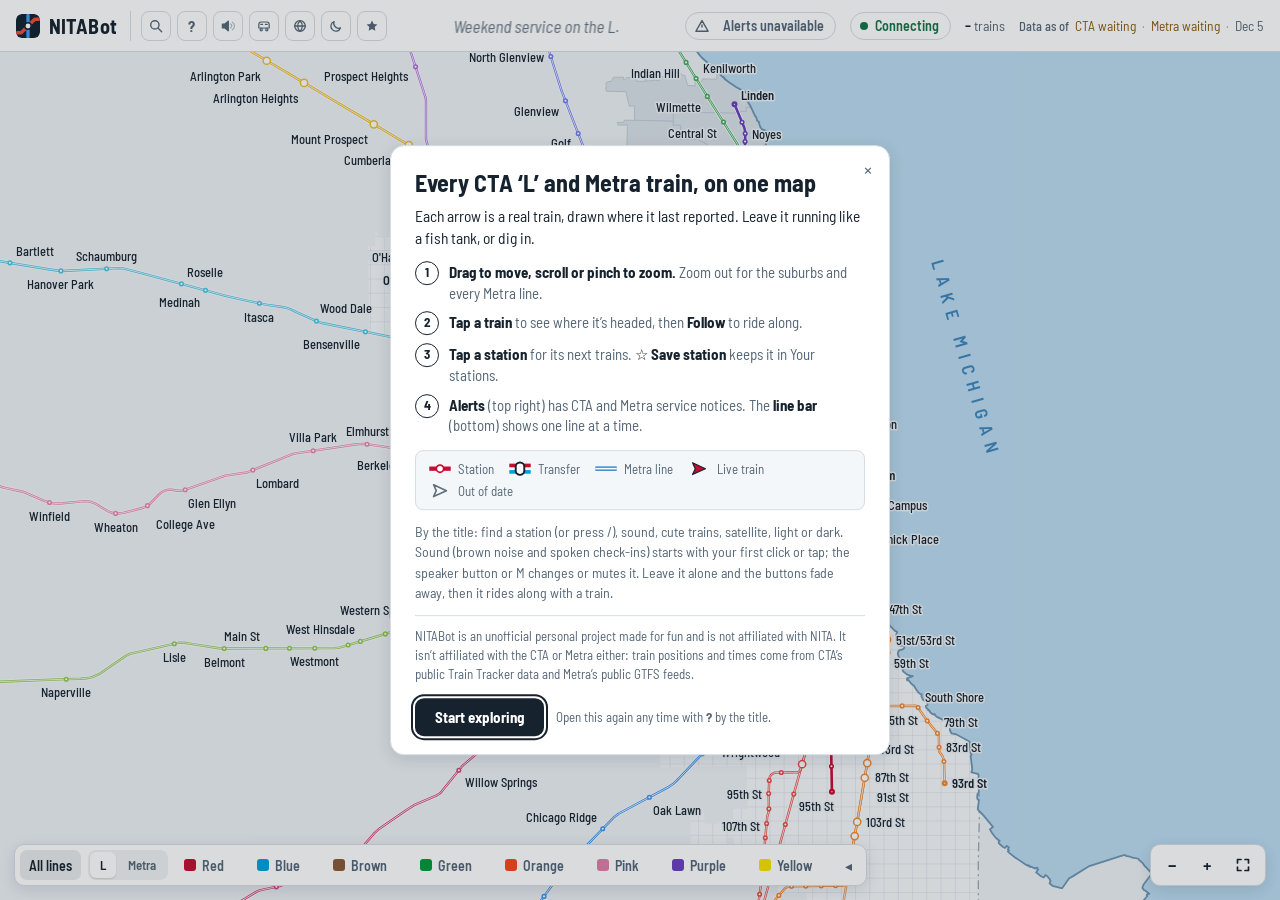
==== index.html @ b1e324a4 "Say once that sound is on, with Mute right there - Sound stays on by default; the first time it star" ====
<!doctype html>
<html lang="en">
<head>
<meta charset="utf-8">
<meta name="viewport" content="width=device-width, initial-scale=1, viewport-fit=cover">
<link rel="preconnect" href="https://fonts.googleapis.com">
<link rel="preconnect" href="https://fonts.gstatic.com" crossorigin>
<link href="https://fonts.googleapis.com/css2?family=Barlow+Semi+Condensed:ital,wght@0,400;0,500;0,600;0,700;1,200&display=swap" rel="stylesheet">
<title>NITABot</title>
<link rel="icon" href="favicon.svg" type="image/svg+xml">
<link rel="icon" href="favicon-32.png" type="image/png" sizes="32x32">
<link rel="apple-touch-icon" href="apple-touch-icon.png" sizes="180x180">
<meta name="theme-color" content="#1B2C3A">
<meta name="description" content="Live CTA 'L' and Metra trains on one real map of Chicagoland. An unofficial personal project, not affiliated with NITA, the CTA or Metra.">
<meta property="og:title" content="NITABot">
<meta property="og:description" content="Live CTA 'L' and Metra trains on one real map of Chicagoland. An unofficial personal project, not affiliated with NITA, the CTA or Metra.">
<meta property="og:type" content="website">
<meta property="og:url" content="https://evan-dawkins.github.io/nitabot/">
<meta name="apple-mobile-web-app-capable" content="yes">
<meta name="mobile-web-app-capable" content="yes">
<meta name="apple-mobile-web-app-title" content="NITABot">
<meta name="apple-mobile-web-app-status-bar-style" content="default">
<style>
:root{
  /* NITABot's one visual system. Surfaces: map land, lake, solid panels (no glass). Ink: three levels.
     Status: live, warn, err (never used decoratively). Map symbols: --stnfill (ordinary station),
     --xfill/--xedge (transfer), --stateline. Type: one family, sizes 11 / 12.5 / 14 / 16 / 20. */
  --bg:#18262F;        /* land */
  --lake:#0E2A43;
  --shore:#4B7896;
  --dot:rgba(140,170,195,.07);
  --ink:#E6EDF3;
  --muted:#8EA0B1;
  --faint:#3A4D5E;
  --panel:#0F1A23;
  --panel2:#14222D;
  --bar:#121F29;
  --edge:#253747;
  --stnfill:var(--bg);--xfill:#F2F6F9;--xedge:#0A1218;
  --stateline:#6B8296;--statelbl:#4E677B;
  --metra-sample:#4C8FD0;
  --r:10px;
  --live:#5FD39B;
  --warn:#E8B14E;
  --err:#F0766A;
  --tw:3px;            /* track width, set from zoom */
  --sans:"Barlow Semi Condensed","Arial Narrow",system-ui,sans-serif;
  --fade:rgba(27,44,58,0);
  --lakelbl:#3F77A0;
  --wave:#8DB8D8;     /* water glints */
  --wmul:.68;
  --term:#22384A;
  --stalec:#8FA1B1;
  --city:#1E3242;--town:#162634;--townedge:#2B4356;--grid:rgba(150,180,205,.07);
  --hover:rgba(255,255,255,.06);
  --pressed:rgba(255,255,255,.09);
  --soft:rgba(255,255,255,.04);
  --shadow:0 6px 20px rgba(0,0,0,.32);
  /* motion: three speeds, one easing */
  --t-fast:.15s;--t-base:.22s;--t-slow:.45s;--ease:cubic-bezier(.2,.7,.2,1);--ease-io:cubic-bezier(.6,0,.2,1);
  color-scheme:dark;
}
/* light theme: same layout and line colours, daylight surfaces */
:root[data-theme="light"]{
  --bg:#EEF2F5;
  --lake:#BCDCF1;
  --shore:#6F96B3;
  --dot:rgba(40,62,84,.09);
  --ink:#16222E;
  --muted:#556676;
  --faint:#A5B2BD;
  --panel:#FFFFFF;
  --panel2:#F4F7F9;
  --bar:#FFFFFF;
  --edge:#D5DDE3;
  --stnfill:#FFFFFF;--xfill:#FFFFFF;--xedge:#1A2630;
  --stateline:#8796A3;--statelbl:#9AA9B5;
  --live:#157346;
  --warn:#8A5A0C;
  --err:#C23E36;
  --fade:rgba(238,242,245,0);
  --lakelbl:#3E86BD;
  --wave:#FFFFFF;
  --wmul:1;
  --term:#FFFFFF;
  --stalec:#5E7080;
  --city:#F7F9FB;--town:#DCE3E9;--townedge:#C3CED8;--grid:rgba(40,62,84,.07);
  --hover:rgba(20,34,46,.06);
  --pressed:rgba(20,34,46,.09);
  --soft:rgba(20,34,46,.03);
  --shadow:0 4px 16px rgba(20,34,46,.12);
  color-scheme:light;
}

:root[data-theme="light"] .train .glow{opacity:.1}
*{box-sizing:border-box}
html,body{margin:0;height:100%;background:var(--bg);color:var(--ink);font-family:var(--sans);overflow:hidden;
  -webkit-font-smoothing:antialiased}
button{font-family:inherit;color:inherit;transition:background-color var(--t-fast),color var(--t-fast),border-color var(--t-fast),opacity var(--t-fast)}
*{-webkit-tap-highlight-color:transparent}
button:focus-visible,.train:focus-visible{outline:2px solid var(--ink);outline-offset:2px}

#stage{position:absolute;inset:0;cursor:grab;-webkit-user-select:none;user-select:none;-webkit-touch-callout:none}
#stage *{-webkit-user-select:none;user-select:none}   /* panning must never select the town names or labels; panels outside the map stay selectable */
#stage.drag{cursor:grabbing}
svg#map{position:absolute;inset:0;width:100%;height:100%;display:block;touch-action:none}
svg#labels{position:absolute;inset:0;width:100%;height:100%;pointer-events:none;overflow:visible}

/* ---------- top strip ---------- */
.top{position:absolute;left:0;right:0;top:0;height:calc(52px + env(safe-area-inset-top,0px));display:flex;align-items:center;
  justify-content:space-between;padding:env(safe-area-inset-top,0px) calc(16px + env(safe-area-inset-right,0px)) 0 calc(16px + env(safe-area-inset-left,0px));pointer-events:none;
  background:var(--bar);border-bottom:1px solid var(--edge)}
.top > *{pointer-events:auto}
.mark{display:flex;align-items:baseline;gap:9px}
.mark .logo{width:24px;height:24px;flex:none;align-self:center;border-radius:6px}
.mark b{font-size:20px;font-weight:700;letter-spacing:.005em}
.mark>span{font-size:14px;color:var(--muted)}
.mark .slogan{font-style:italic;font-weight:600;color:var(--ink)}
/* a quiet line under the title describing what the trains are doing at this hour (Chicago time) */
#mood{flex:1;min-width:0;align-self:center;height:30px;margin:0 24px;overflow:hidden;position:relative;pointer-events:none;
  font-size:17px;line-height:30px;font-style:italic;font-weight:400;color:var(--muted);opacity:.9;transition:opacity .8s ease;
  -webkit-mask-image:linear-gradient(90deg,transparent,#000 10%,#000 90%,transparent);mask-image:linear-gradient(90deg,transparent,#000 10%,#000 90%,transparent)}
#mood .mt{position:absolute;left:0;top:0;white-space:nowrap;will-change:transform}
#mood.swap{opacity:0}
#mood.still{-webkit-mask-image:none;mask-image:none}
@media (max-width:760px),(max-height:500px){#mood{height:26px;line-height:26px;font-size:18px;margin:0 12px}}
/* tall phones: the ticker gets its own slim line under the buttons */
@media (max-width:760px){.top{flex-wrap:wrap;row-gap:0}#mood{order:3;flex:1 0 100%;margin:-6px 0 3px;height:24px;line-height:24px;font-size:16px}}
.mark{align-items:center}
/* ---------- welcome panel + its corner button ---------- */
#helpBtn,.ibtn{width:30px;height:30px;border-radius:8px;border:1px solid var(--edge);background:transparent;color:var(--muted);
  font-size:15px;font-weight:700;cursor:pointer;display:inline-flex;align-items:center;justify-content:center;padding:0;flex:none;
  transition:color var(--t-fast),background-color var(--t-fast),box-shadow .4s,opacity var(--t-base) ease}
body.idle #helpBtn,body.idle .ibtn{transition:color var(--t-fast),background-color var(--t-fast),box-shadow .4s,opacity 1.2s ease}
#helpBtn:hover,.ibtn:hover{color:var(--ink);background:var(--pressed)}
.mark .tools{display:flex;gap:6px;margin-left:2px}
.ibtn svg{width:16px;height:16px}
.mark .tools{padding-left:10px;margin-left:4px;border-left:1px solid var(--edge)}
.theme svg *{fill:none;stroke:currentColor;stroke-width:1.6;stroke-linecap:round;stroke-linejoin:round}
:root[data-theme="light"] .theme .sun,:root:not([data-theme="light"]) .theme .moon{display:none}
#helpBtn.catch{box-shadow:0 0 0 6px rgba(95,211,155,.22);color:var(--ink)}
#introVeil{position:absolute;inset:0;background:rgba(5,12,20,.38);opacity:0;pointer-events:none;transition:opacity var(--t-slow) ease;z-index:20}
:root[data-theme="light"] #introVeil{background:rgba(20,34,46,.16)}
#introVeil.on{opacity:1;pointer-events:auto}
#intro{position:absolute;left:50%;top:50%;width:min(500px,calc(100vw - 24px));max-height:calc(100dvh - 32px);overflow-y:auto;
  background:var(--panel);border:1px solid var(--edge);border-radius:14px;box-shadow:var(--shadow);padding:22px 24px 18px;z-index:21;
  transform:translate(-50%,-50%);transform-origin:0 0;}
#intro[hidden]{display:none}
#intro.anim{transition:transform .5s var(--ease-io),opacity .45s ease,border-radius .5s}
#intro h2{margin:2px 0 8px;font-size:24px;line-height:1.12;font-weight:700;padding-right:24px;text-wrap:balance}
#intro p{margin:0 0 12px;font-size:15.5px;line-height:1.45}
#intro .lede{color:var(--ink)}
#intro ol.steps{list-style:none;margin:2px 0 14px;padding:0;display:grid;gap:9px}
#intro ol.steps li{display:grid;grid-template-columns:24px 1fr;gap:10px;align-items:start;font-size:15px;line-height:1.38;color:var(--muted)}
#intro ol.steps b{color:var(--ink);font-weight:700}
#intro ol.steps .n{width:24px;height:24px;border-radius:50%;display:grid;place-items:center;font-size:13px;font-weight:700;color:var(--ink);border:1.5px solid var(--ink);margin-top:-1px}
#intro .key{display:flex;flex-wrap:wrap;gap:6px 14px;padding:10px 12px;margin:0 0 12px;border-radius:8px;background:var(--panel2);border:1px solid var(--edge);font-size:13px;color:var(--muted)}
#intro .key span{display:inline-flex;align-items:center;gap:6px}
#intro .key svg{width:24px;height:15px;flex:none;overflow:visible}
#intro .extras{font-size:14px;color:var(--muted)}
#intro .about{font-size:13px;line-height:1.45;color:var(--muted);padding-top:11px;border-top:1px solid var(--edge);margin-bottom:14px}
#intro .foot{display:flex;align-items:center;gap:12px;flex-wrap:wrap}
#intro .go{height:38px;padding:0 20px;border-radius:9px;border:0;background:var(--ink);color:var(--panel);font-size:15px;font-weight:700;cursor:pointer}
#intro .go:hover{opacity:.9}
#intro .hint{font-size:13px;color:var(--muted)}
#intro .x{position:absolute;right:10px;top:10px;background:none;border:0;color:var(--muted);font-size:20px;line-height:1;cursor:pointer;padding:3px 7px;border-radius:6px}
#intro .x:hover{color:var(--ink);background:var(--hover)}
@media (max-width:760px),(max-height:500px){#intro{padding:18px 18px 14px}#intro h2{font-size:21px}#intro ol.steps li{font-size:14.5px}}
.ops{display:flex;align-items:center;gap:14px;font-size:14px;color:var(--muted);white-space:nowrap}
.ops b{color:var(--ink);font-weight:600}
.state{display:flex;align-items:center;gap:7px;color:var(--ink);font-weight:600;font-size:14px;height:28px;padding:0 11px 0 9px;border-radius:14px;
  border:1px solid var(--edge)}
.state i{width:8px;height:8px;border-radius:50%;background:var(--muted)}
.state.live i{background:var(--live)}
.state.live{color:var(--live)}
.state.busy i{background:var(--live)}   /* checking: no blinking (it ran every 30 s, all day) */
.state.busy{color:var(--live)}
.state.warn i{background:var(--warn)} .state.warn{color:var(--warn)}
.state.err i{background:var(--err)} .state.err{color:var(--err)}
.state.sim i{background:none;border:2px solid #A98BF0;width:10px;height:10px} .state.sim{color:#A98BF0}
:root[data-theme="light"] .state.sim{color:#6D4FC4} :root[data-theme="light"] .state.sim i{border-color:#6D4FC4}
@keyframes beat{0%,100%{opacity:1}50%{opacity:.3}}
.asof{display:inline-flex;align-items:baseline;gap:6px;font-variant-numeric:tabular-nums;color:var(--ink);font-size:13.5px;flex:none}   /* never shrinks: Metra's terms require it on screen */
.asof .lbl{color:var(--muted)} .asof i{font-style:normal;color:var(--faint)} .asof .day{color:var(--muted)}
.asof .late{color:var(--warn)}
.snote{margin:8px 0 2px;padding:6px 9px;border-radius:7px;font-size:13px;line-height:1.35;background:color-mix(in srgb,var(--warn) 13%,transparent)}
#updated{display:none}
.mh{display:inline-flex;align-items:center;gap:6px;height:24px;padding:0 9px 0 7px;border-radius:var(--r);font-size:13px;font-weight:600;cursor:default;
  color:var(--warn);background:color-mix(in srgb,var(--warn) 12%,transparent)}
.mh[hidden]{display:none}
.mh i{width:7px;height:7px;border-radius:50%;background:currentColor}
.mh.down{color:var(--err);background:color-mix(in srgb,var(--err) 14%,transparent)}
.mh.quiet{color:var(--muted);background:var(--soft)}
.mh.quiet i{background:none;border:1.5px solid currentColor;width:8px;height:8px}
.mh:focus-visible{outline:2px solid var(--ink);outline-offset:2px}
#mbanner{position:absolute;left:50%;transform:translateX(-50%);top:calc(62px + env(safe-area-inset-top,0px));z-index:4;display:flex;align-items:center;gap:6px 12px;flex-wrap:wrap;
  max-width:min(640px,calc(100vw - 24px));background:var(--panel);border:1px solid color-mix(in srgb,var(--err) 45%,var(--edge));background:color-mix(in srgb,var(--err) 7%,var(--panel));border-radius:var(--r);
  padding:7px 8px 7px 12px;font-size:14px;line-height:1.35;box-shadow:var(--shadow)}
#mbanner[hidden]{display:none}
#mbanner span{color:var(--muted);flex:1 1 240px}
#mbanner button{height:28px;padding:0 12px;border-radius:7px;border:1px solid var(--edge);background:var(--panel2);cursor:pointer;font-size:13.5px;font-weight:600}
#mbanner button:hover{background:var(--pressed)}
#searchBtn svg *{fill:none;stroke:currentColor;stroke-width:1.7;stroke-linecap:round}
#searchBtn[aria-expanded="true"]{color:var(--ink);background:var(--pressed)}
#search{position:fixed;z-index:8;width:340px;padding:8px;background:var(--panel);border:1px solid var(--edge);border-radius:var(--r);box-shadow:var(--shadow)}
#search.pnl{translate:0 -6px} #search.pnl.on{translate:0 0}
#sq{width:100%;height:38px;padding:0 11px;border-radius:8px;border:1px solid var(--edge);background:var(--panel2);color:var(--ink);font:inherit;font-size:15px}
#sq:focus{outline:2px solid var(--ink);outline-offset:1px}
#sq::placeholder{color:var(--muted)}
#sres{list-style:none;margin:6px 0 0;padding:0;max-height:min(50vh,340px);overflow-y:auto}
#sres li{display:flex;align-items:center;gap:8px;padding:7px 8px;border-radius:7px;font-size:14px;cursor:pointer}
#sres li .sn{flex:1 1 auto;min-width:6em}
#sres li .sb{display:flex;flex-wrap:wrap;justify-content:flex-end;gap:3px;flex:0 1 auto}
#sres li[aria-selected="true"],#sres li[role=option]:hover{background:var(--hover)}
#sres .sh-hint{color:var(--muted);cursor:default;font-size:13.5px}
#card:focus,#spop:focus{outline:none}
#card:focus-visible,#spop:focus-visible{outline:2px solid var(--ink);outline-offset:2px}
::selection{background:color-mix(in srgb,var(--live) 35%,transparent)}
.state{cursor:default}

/* ---------- line console ---------- */
.ctog{display:flex;align-items:center;gap:7px;height:30px;padding:0 9px;border-radius:7px;border:0;background:none;cursor:pointer;
  font-size:14px;font-weight:600;color:var(--muted);flex:none;white-space:nowrap}
.ctog:hover{background:var(--hover);color:var(--ink)}
.ctog .cur{display:none;align-items:center;gap:6px;color:var(--ink)} .ctog .cur i{width:14px;height:4px;border-radius:2px}
.console.min .chip,.console.min .focusnote{display:none!important}
.console.folding{overflow:hidden;flex-wrap:nowrap;transition:width var(--t-slow) var(--ease-io)}
.console.folding .chip{transition:opacity var(--t-base)}
.console.folding.shut .chip,.console.folding.shut .focusnote{opacity:0}
.console.min .ctog .cur{display:inline-flex}
.console{position:absolute;left:calc(14px + env(safe-area-inset-left,0px));bottom:calc(14px + env(safe-area-inset-bottom,0px));display:flex;align-items:center;gap:3px;
  background:var(--panel);border:1px solid var(--edge);border-radius:var(--r);padding:5px;max-width:calc(100vw - 180px);flex-wrap:wrap;box-shadow:var(--shadow)}
.chip{display:flex;align-items:center;gap:6px;height:30px;padding:0 9px;border-radius:7px;border:0;background:none;
  cursor:pointer;font-size:14px;font-weight:600;color:var(--muted)}
.chip i{width:12px;height:12px;border-radius:3px;flex:none}
.chip:hover{background:var(--hover);color:var(--ink)}
.chip[aria-pressed="true"]{background:var(--pressed);color:var(--ink)}
.chip .n{font-weight:500;color:var(--muted);font-size:12.5px;min-width:1ch}
.chip.all{color:var(--ink)}
/* ---------- panels: shared open/close motion (fade + slight scale; reverses on close) ---------- */
.pnl{visibility:hidden;opacity:0;scale:.97;pointer-events:none;
  transition:opacity var(--t-base) var(--ease),scale var(--t-base) var(--ease),translate var(--t-base) var(--ease),visibility 0s linear var(--t-base)}
.pnl.on{visibility:visible;opacity:1;scale:1;translate:0 0;pointer-events:auto;
  transition:opacity var(--t-base) var(--ease),scale var(--t-base) var(--ease),translate var(--t-base) var(--ease),visibility 0s}
#apanel.pnl{translate:0 -6px;transform-origin:100% 0}
#notice.pnl{translate:0 -6px}
/* ---------- service alerts ---------- */
.abtn{display:none;align-items:center;gap:7px;height:28px;padding:0 11px 0 9px;border-radius:14px;border:1px solid var(--edge);
  background:transparent;cursor:pointer;font-size:14px;font-weight:600;color:var(--muted);white-space:nowrap}
.abtn.serious .ico{stroke:var(--err)} .abtn.serious{border-color:color-mix(in srgb,var(--err) 45%,var(--edge))}
.abtn.show{display:inline-flex}
.abtn svg{width:14px;height:14px;flex:none}
.abtn .ico{fill:none;stroke:currentColor;stroke-width:1.6;stroke-linejoin:round}
.abtn.has{color:var(--ink)} .abtn.has .ico{stroke:var(--warn)}
.abtn:hover,.abtn[aria-expanded="true"]{background:var(--pressed)}
.abtn.fresh{animation:alertin 2.4s ease-out}
@keyframes alertin{0%{box-shadow:0 0 0 0 rgba(232,177,78,.55)}100%{box-shadow:0 0 0 10px rgba(232,177,78,0)}}
#apanel{position:absolute;top:calc(60px + env(safe-area-inset-top,0px));right:calc(14px + env(safe-area-inset-right,0px));width:404px;
  max-height:min(70vh,620px);display:flex;flex-direction:column;background:var(--panel);border:1px solid var(--edge);border-radius:var(--r);
  box-shadow:var(--shadow);z-index:5;overflow:hidden}
#apanel .ahd{display:flex;align-items:baseline;gap:8px;padding:11px 12px 9px 14px;border-bottom:1px solid var(--edge)}
#apanel .ahd b{font-size:15px;font-weight:700}
#apanel .ahd span{font-size:13px;color:var(--muted)}
#apanel .ahd button{margin-left:auto;background:none;border:0;cursor:pointer;color:var(--muted);font-size:20px;line-height:1;min-width:32px;min-height:32px;margin:-6px -6px -6px auto;border-radius:7px}
#apanel .ahd button:hover{color:var(--ink);background:var(--hover)}
#apanel .alist{overflow-y:auto;overscroll-behavior:contain}
#afilt{padding:8px 12px 9px;border-bottom:1px solid var(--edge);display:grid;gap:7px;background:var(--panel2)}
#afilt[hidden]{display:none}
.aseg{display:flex;gap:2px;padding:2px;border-radius:8px;background:var(--hover);justify-self:start}
.aseg button{height:26px;padding:0 10px;border:0;border-radius:6px;background:none;font-size:13px;font-weight:600;color:var(--muted);cursor:pointer;display:inline-flex;gap:5px;align-items:center}
.aseg button span{font-weight:500;font-size:12px}
.aseg button[aria-pressed="true"]{background:var(--panel);color:var(--ink);box-shadow:0 1px 2px rgba(0,0,0,.14)}
.acats{display:flex;flex-wrap:wrap;gap:5px}
.acats button{height:26px;padding:0 9px;border-radius:13px;border:1px solid var(--edge);background:transparent;font-size:12.5px;font-weight:600;color:var(--muted);cursor:pointer}
.acats button span{font-weight:500;margin-left:2px}
.acats button:hover{color:var(--ink);background:var(--hover)}
.acats button[aria-pressed="true"]{color:var(--ink);border-color:var(--ink)}
.aitem .tags .asys{font-weight:700;color:var(--ink);letter-spacing:.04em}
.aitem .tags .acat{color:var(--muted)}
.aitem .tags .amaj{color:var(--err);font-weight:700;letter-spacing:.06em;text-transform:uppercase;font-size:11px}
.aitem.major{background:color-mix(in srgb,var(--err) 6%,transparent)}
.aitem .alines{display:flex;flex-wrap:wrap;gap:4px;align-items:center;margin-top:5px}
.aitem .alines .bullet{height:18px;font-size:11px;padding:0 4px}
.aitem .alines .aall,.aitem .alines .awh{font-size:12.5px;color:var(--muted)}
.aitem .awhere{margin:0 0 6px;color:var(--ink)}
.aitem .more p{margin:6px 0 0}
.aitem .amap{margin-top:8px;height:28px;padding:0 12px;border-radius:7px;border:1px solid var(--edge);background:var(--panel2);color:var(--ink);font-size:13px;font-weight:600;cursor:pointer}
.aitem .amap:hover{background:var(--pressed)}
.awarn{margin:10px 12px 0;padding:8px 10px;border-radius:8px;font-size:13px;line-height:1.35;color:var(--ink);background:color-mix(in srgb,var(--warn) 14%,transparent)}
.sg.ahl .stn,.sg.ahl .pill{stroke:var(--warn)!important;stroke-width:3.2!important}
.aitem{display:block;padding:10px 14px;border-bottom:1px solid var(--edge);cursor:pointer}
.aitem:last-child{border-bottom:0}
.aitem:hover{background:var(--hover)}
.aitem{transition:background-color var(--t-fast)}
.aitem .tags{display:flex;flex-wrap:wrap;gap:4px 8px;font-size:12.5px;color:var(--muted);margin-bottom:3px}
.aitem .tags .fx{color:var(--warn);font-weight:600}
.aitem .h{font-size:14.5px;line-height:1.3}
.aitem .more{display:grid;grid-template-rows:0fr;opacity:0;margin-top:0;font-size:13.5px;line-height:1.45;color:var(--muted);white-space:pre-wrap;
  transition:grid-template-rows var(--t-base) var(--ease),opacity var(--t-base) var(--ease),margin-top var(--t-base) var(--ease)}
.aitem .more>div{overflow:hidden;min-height:0}
.aitem .more a{color:var(--ink);font-weight:600;text-decoration:none;border-bottom:1px solid var(--faint)}
.aitem.open .more{grid-template-rows:1fr;opacity:1;margin-top:7px}
.aitem .chev{float:right;color:var(--faint);font-size:12px;margin-left:6px;transition:transform var(--t-base) var(--ease)}
.aitem.open .chev{transform:rotate(180deg)}
#apanel .aempty{padding:18px 14px;font-size:14px;color:var(--muted)}
.chip .ad{width:5px;height:5px;border-radius:50%;background:var(--warn);margin-left:-2px;align-self:flex-start;margin-top:8px;display:none}
.chip.alerted .ad{display:block}
.focusnote{font-size:13.5px;color:var(--muted);padding:0 8px 0 4px;display:none}
.grp{display:flex;gap:2px;padding:2px;margin:0 4px;border-radius:8px;background:var(--hover);flex:none}
.gtab{height:26px;padding:0 10px;border:0;border-radius:6px;background:none;font:inherit;font-size:13px;font-weight:600;color:var(--muted);cursor:pointer}
.gtab:hover{color:var(--ink)}
.gtab[aria-pressed="true"]{background:var(--panel);color:var(--ink);box-shadow:0 1px 2px rgba(0,0,0,.14)}
.console.min .grp{display:none}
.chip[hidden]{display:none}
.xf{display:flex;flex-wrap:wrap;align-items:center;gap:6px;margin:4px 0 10px}
.xf .kick2{width:100%}
.xf button{display:inline-flex;align-items:center;gap:4px;border:1px solid var(--faint);background:none;color:var(--ink);font:inherit;font-size:13px;font-weight:600;border-radius:7px;padding:4px 8px;cursor:pointer}
.xf button:hover{background:var(--hover)}
.xf .bullet{font-size:11px}
.bmsg .imp{border:1px solid var(--faint);background:none;color:var(--ink);font:inherit;font-size:13px;font-weight:600;border-radius:7px;padding:6px 10px;cursor:pointer;text-align:left}
.bmsg .imp:hover{background:var(--hover)}
.focusnote b{color:var(--ink);font-weight:600}
body.focused .focusnote{display:block}

/* ---------- zoom ---------- */
.zoom{position:absolute;right:calc(14px + env(safe-area-inset-right,0px));bottom:calc(14px + env(safe-area-inset-bottom,0px));display:flex;gap:3px;background:var(--panel);
  border:1px solid var(--edge);border-radius:var(--r);padding:5px;box-shadow:var(--shadow)}
.zoom button{height:30px;min-width:32px;border:0;border-radius:7px;background:none;cursor:pointer;
  font-size:18px;font-weight:600;color:var(--ink);padding:0 9px}
.zoom button.fit{display:inline-flex;align-items:center;justify-content:center}
.zoom button.fit svg{width:16px;height:16px;fill:none;stroke:currentColor;stroke-width:1.7;stroke-linecap:round;stroke-linejoin:round}
.zoom .sep{width:1px;background:var(--edge);margin:4px 2px}
.zoom button:hover{background:var(--hover)}
.zoom button[disabled]{opacity:.35;cursor:default;background:none}
.zoom button.snd{display:flex;align-items:center;gap:6px;font-size:14px;padding:0 10px 0 8px}
.snd svg{flex:none;width:16px;height:16px}
.snd svg path{stroke:currentColor;stroke-width:1.6;stroke-linecap:round;stroke-linejoin:round;fill:none}
.snd svg .sp{fill:currentColor}
.snd svg .x{display:none}
.snd[aria-pressed="false"]{color:var(--muted)}
.snd[aria-pressed="false"] .w1,.snd[aria-pressed="false"] .w2{display:none}
.snd[aria-pressed="false"] .x{display:block}
.snd.wait .w1,.snd.wait .w2{opacity:.4}
/* sound menu */
#sndmenu{position:fixed;z-index:7;min-width:168px;padding:5px;background:var(--panel);border:1px solid var(--edge);border-radius:var(--r);box-shadow:var(--shadow);}
#sndmenu.pnl{translate:0 -6px;transform-origin:0 0}
#sndmenu.pnl.on{translate:0 0}
#sndmenu button{display:flex;align-items:flex-start;gap:9px;width:100%;padding:7px 10px 7px 8px;border:0;background:none;border-radius:8px;
  color:var(--ink);font:inherit;font-size:14px;line-height:1.3;text-align:left;cursor:pointer}
#sndmenu button:hover,#sndmenu button:focus-visible{background:var(--hover);outline:none}
#sndmenu .ck{width:14px;flex:none;color:var(--ink);font-weight:700}
#sndmenu button[aria-checked="true"] .ck::before{content:"\2713"}
#sndmenu .sep{height:1px;background:var(--edge);margin:5px 6px}

/* sonar: a radar over the Loop, one turn per data refresh */
.radar{opacity:0;transition:opacity .6s ease;pointer-events:none}
body.sonar .radar{opacity:1}
.radar .trail{opacity:.16}
.radar .beam{stroke:var(--ink);stroke-width:1.6px;vector-effect:non-scaling-stroke;opacity:.4}
@media (prefers-reduced-motion:reduce){.radar .sweep{display:none}}

/* ---------- ambient: controls recede after ~10 s without input ---------- */
.console,.zoom,#fstrip{transition:opacity var(--t-base) ease}
body.idle .console,body.idle .zoom{transition:opacity 1.2s ease}
body.idle .console,body.idle .zoom,body.idle #helpBtn,body.idle .ibtn{opacity:.32}
/* ambient mode: the controls leave; the map, the name, Live and the data-as-of stamp stay */
.mark .tools,.abtn,#mood,#board,#fstrip,.ops>span:has(#count){transition:opacity 1.2s ease}
body.ambient .console,body.ambient .zoom,body.ambient .mark .tools,body.ambient .abtn,body.ambient #mood,body.ambient #board,body.ambient #fstrip,
body.ambient .ops>span:has(#count),body.ambient #satcred,body.ambient #tip{opacity:0!important;pointer-events:none}
body.ambient .top{border-bottom-color:transparent}
.top{transition:border-color 1.2s ease,background-color 1.2s ease}
@media (max-width:760px){body.ambient .top{background:transparent}
  .mark b,.state,.asof{transition:text-shadow 1.2s ease}
  body.ambient .mark b,body.ambient .state,body.ambient .asof{text-shadow:0 0 3px var(--city),0 0 6px var(--city),0 0 10px var(--city)}}
/* the train of the moment's caption */
#ridecap{position:absolute;left:50%;bottom:calc(22px + env(safe-area-inset-bottom,0px));translate:-50% 8px;z-index:4;display:flex;align-items:center;gap:9px;
  max-width:min(620px,calc(100vw - 24px));padding:7px 6px 7px 13px;background:var(--panel);border:1px solid var(--edge);border-radius:var(--r);box-shadow:var(--shadow);font-size:14px}
#ridecap.pnl.on{translate:-50% 0}
#ridecap .rc-k{font-size:12px;font-weight:600;color:var(--muted);white-space:nowrap}
#ridecap .rc-t{min-width:0;overflow:hidden;text-overflow:ellipsis;white-space:nowrap}
#ridecap .rc-t b{font-weight:700}
#ridecap button{height:28px;padding:0 11px;border-radius:7px;border:1px solid var(--edge);background:var(--panel2);font-size:13px;font-weight:600;cursor:pointer;flex:none}
#ridecap button:hover{background:var(--pressed)}
#ridecap .rc-x{width:28px;padding:0;font-size:17px;color:var(--muted)}
body:not(.ambient) #ridecap{bottom:calc(76px + env(safe-area-inset-bottom,0px))}

/* ---------- line bullet (sign-style line code) ---------- */
.bullet{display:inline-flex;align-items:center;justify-content:center;height:19px;padding:0 5px;border-radius:4px;font-size:11.5px;
  font-weight:700;letter-spacing:.02em;flex:none;line-height:1}
.kick2{font-size:11px;font-weight:600;letter-spacing:.13em;text-transform:uppercase;color:var(--muted)}

/* ---------- floating train overlay ---------- */
#card{position:absolute;left:0;top:0;width:304px;background:var(--panel);border:1px solid var(--edge);border-radius:var(--r);padding:0;
  display:block;font-size:14px;will-change:transform;box-shadow:var(--shadow);overflow:hidden;;transform-origin:0 50%}
#card .hd{display:flex;align-items:flex-start;gap:9px;padding:10px 6px 0 12px}
#card .hd .bullet{margin-top:1px}
#card .ttl{font-weight:600;font-size:14.5px;line-height:1.2}
#card .sub{color:var(--muted);font-size:13px;line-height:1.25}
#card .x{margin-left:auto;background:none;border:0;cursor:pointer;color:var(--muted);font-size:18px;line-height:1;padding:2px 6px;border-radius:5px}
#card .x:hover{color:var(--ink);background:var(--hover)}
#card .dest{padding:8px 12px 10px}
#card .dest b{display:block;font-size:20px;line-height:1.15;font-weight:700;margin-top:2px}
#card .rows{border-top:1px solid var(--edge);padding:8px 12px 9px;display:grid;gap:5px}
#card .row{display:grid;grid-template-columns:66px 1fr auto;gap:8px;align-items:baseline}
#card .row .v{font-weight:600;min-width:0;white-space:nowrap;overflow:hidden;text-overflow:ellipsis}
#card .row .t{font-variant-numeric:tabular-nums;color:var(--muted);font-size:13px;white-space:nowrap}
#card .row .t b{color:var(--ink);font-weight:700;font-size:14px}
#card .ft{display:flex;align-items:center;gap:8px;padding:6px 7px 6px 12px;border-top:1px solid var(--edge);font-size:12.5px;color:var(--muted)}
#card .ft .wn{color:var(--warn)}
#card .ups{border-top:1px solid var(--edge);padding:7px 12px 8px;display:grid;gap:5px;max-height:214px;overflow-y:auto;overscroll-behavior:contain}
#card .ups .uh{margin-bottom:1px}
#card .ups .row{grid-template-columns:66px 1fr auto;gap:6px}
#card .ups .row .v{white-space:normal;overflow-wrap:anywhere;line-height:1.2}
#card .ups .row.pred{opacity:.55}
#card .fl{margin-left:auto;height:24px;padding:0 10px;border-radius:var(--r);border:1px solid var(--edge);background:var(--soft);cursor:pointer;
  font-size:12.5px;font-weight:600;color:var(--muted);white-space:nowrap}
#card .fl:hover{color:var(--ink)}
#card .fl[aria-pressed="true"]{border-color:var(--live);color:var(--live)}

/* ---------- station popover ---------- */
#spop{position:absolute;left:0;top:0;width:318px;display:block;transform-origin:0 0;background:var(--panel);border:1px solid var(--edge);border-radius:var(--r);
  box-shadow:var(--shadow);padding:10px 12px 11px;z-index:7;}
#spop .nm{font-weight:700;font-size:17px;line-height:1.2;padding-right:22px}
#spop .ln{display:flex;flex-wrap:wrap;gap:4px;margin:6px 0 2px}
#spop .x{position:absolute;right:6px;top:6px;background:none;border:0;cursor:pointer;color:var(--muted);font-size:18px;line-height:1;padding:2px 6px;border-radius:5px}
#spop .x:hover{color:var(--ink);background:var(--hover)}
#spop .star{width:100%;height:32px;margin-top:10px;border-radius:8px;border:1px solid var(--edge);background:var(--soft);cursor:pointer;
  font-size:14px;font-weight:600;display:flex;align-items:center;justify-content:center;gap:7px;color:var(--ink)}
#spop .star:hover{background:var(--pressed)}
#spop .star[aria-pressed="true"]{border-color:var(--ink)}
#spop .star:disabled{opacity:.45;cursor:default;background:var(--soft)}
#spop .note{font-size:12.5px;color:var(--muted);margin-top:6px;line-height:1.35}
#spop{max-height:calc(100% - 120px);overflow-y:auto}
.sdir{margin-top:10px;padding-top:8px;border-top:1px solid var(--edge)}
.sdir .arr:first-of-type{margin-top:4px}
.snone{font-size:13px;color:var(--muted);margin-top:4px}
.arr .st{display:block;font-size:11px;font-weight:600;letter-spacing:.02em;text-align:right;color:var(--muted);margin-top:1px}
.arr .st.ok{color:var(--live)} .arr .st.late{color:#E8A33D} .arr .st.cx{color:#E5484D}
.arr.dep .when{line-height:1.15}
.fav .sdir{margin-top:7px;padding-top:0;border-top:0}
.fav .sdir .kick2{font-size:10px}
.fav .sdir .arr:first-of-type{margin-top:3px}
.fav .snone{font-size:12.5px;margin-top:2px}

/* ---------- train of the moment (screensaver) ---------- */
body.chasing .stlbl,body.chasing .lakelbl{display:none}
#stage.tilt{transform-origin:50% 62%}
#stage.tilt.moving{will-change:transform}   /* only while it tilts in or out: then it's redrawn sharp at its final size */
#horizon{position:absolute;left:0;right:0;top:0;height:30%;pointer-events:none;opacity:0;
  background:linear-gradient(var(--bg) 18%,transparent)}
/* ---------- today's report card ---------- */
#rcBtn{display:none} body.hasreport #rcBtn{display:inline-flex}
#rcBtn svg{width:15px;height:15px} #rcBtn svg path{stroke:currentColor;stroke-width:2.2;fill:none;stroke-linecap:round}
#rcBtn[aria-expanded="true"]{color:var(--ink);background:var(--pressed)}
#rcard{position:fixed;z-index:4;width:300px;max-height:calc(100vh - 150px);display:flex;flex-direction:column;background:var(--panel);
  border:1px solid var(--edge);border-radius:var(--r);box-shadow:var(--shadow);overflow:hidden;}
#rcard.pnl{translate:0 -6px;transform-origin:0 0} #rcard.pnl.on{translate:0 0}
#rcard .bh{display:flex;align-items:center;gap:8px;padding:8px 6px 7px 12px;flex:none}
#rcard .bh .cnt{font-size:12px;color:var(--muted)}
#rcard .bh .col{margin-left:auto;background:none;border:0;cursor:pointer;color:var(--muted);font-size:15px;line-height:1;padding:3px 7px;border-radius:5px}
#rcard .bh .col:hover{color:var(--ink);background:var(--hover)}
#rcard .big{display:flex;align-items:baseline;gap:8px;padding:6px 12px 0;border-top:1px solid var(--edge)}
#rcard .big b{font-size:34px;font-weight:700;line-height:1.1;font-variant-numeric:tabular-nums}
#rcard .big span{font-size:15px;font-weight:600}
#rcard .sub{padding:2px 12px 10px;font-size:13px;color:var(--muted);line-height:1.35}
#rcard .big,#rcard .sub,#rcard .worst{flex:none}
#rcard .rl{flex:1 1 auto;min-height:56px;overflow-y:auto;overscroll-behavior:contain;border-top:1px solid var(--edge);padding:4px 12px 6px}
#rcard .row{display:grid;grid-template-columns:54px 1fr 40px;gap:10px;align-items:center;margin:6px 0;font-size:13px}
#rcard .bar{height:6px;border-radius:3px;background:var(--soft);overflow:hidden}
#rcard .bar i{display:block;height:100%;border-radius:3px;transition:width var(--t-slow) var(--ease)}
#rcard .row .v{text-align:right;font-variant-numeric:tabular-nums;color:var(--ink);font-weight:600}
#rcard .worst{padding:8px 12px;border-top:1px solid var(--edge);font-size:13px;color:var(--muted);display:flex;align-items:center;gap:6px;flex-wrap:wrap}
#rcard .worst b{color:var(--ink)}
#rcard .bf{flex:none;padding:6px 12px 7px;font-size:11.5px;color:var(--muted);border-top:1px solid var(--edge);line-height:1.35}
@media (max-width:760px),(max-height:500px){#rcard{width:auto;max-height:60vh}}
/* ---------- favorite stations board (a small departure sign) ---------- */
#board{position:absolute;right:calc(14px + env(safe-area-inset-right,0px));top:calc(58px + env(safe-area-inset-top,0px));width:318px;
  max-height:calc(100% - 150px);display:flex;flex-direction:column;background:var(--panel);border:1px solid var(--edge);border-radius:var(--r);
  box-shadow:var(--shadow);z-index:3;overflow:hidden}
#board .bh{display:flex;align-items:center;gap:8px;padding:8px 6px 7px 12px;flex:none}
#board .bh .cnt{font-size:12px;color:var(--muted);font-variant-numeric:tabular-nums}
#board .bh .simtag{font-size:10.5px;font-weight:700;letter-spacing:.1em;text-transform:uppercase;color:#A98BF0;border:1px solid currentColor;border-radius:4px;padding:1px 4px}
:root[data-theme="light"] #board .bh .simtag{color:#6D4FC4}
#board .bh .col{margin-left:auto;background:none;border:0;cursor:pointer;color:var(--muted);font-size:15px;line-height:1;padding:3px 7px;border-radius:5px}
#board .bh .col:hover{color:var(--ink);background:var(--hover)}
#board .bl{overflow-y:auto;overscroll-behavior:contain;border-top:1px solid var(--edge)}
#board.min{display:none}
#board.fly{transition:transform .32s var(--ease-io),opacity .28s ease;transform-origin:100% 0;pointer-events:none}
#favBtn{display:none} body.favmin #favBtn{display:inline-flex}
#favBtn svg{width:14px;height:14px} #favBtn svg path{fill:currentColor}
#favBtn.catch{box-shadow:0 0 0 6px rgba(95,211,155,.22);color:var(--ink)}
.fav{padding:9px 12px 10px;border-bottom:1px solid var(--edge)}
.fav:last-child{border-bottom:0}
.fav .fn{display:flex;align-items:center;gap:7px;min-width:0}
.fav .go{background:none;border:0;padding:0;font-size:17px;font-weight:700;cursor:pointer;text-align:left;color:var(--ink);min-width:0;
  overflow:hidden;text-overflow:ellipsis;white-space:nowrap}
.fav .go:hover{text-decoration:underline;text-decoration-color:var(--faint);text-underline-offset:3px}
.fav .rm{margin-left:auto;background:none;border:0;cursor:pointer;color:var(--muted);font-size:15px;padding:2px 5px;border-radius:5px;opacity:0;flex:none}
.fav:hover .rm,.fav:focus-within .rm{opacity:1}
.fav .rm:hover{color:var(--ink);background:var(--hover)}
@media (hover:none){.fav .rm{opacity:.7}}
.arr{display:grid;grid-template-columns:auto 1fr auto;gap:8px;align-items:center;margin-top:6px;font-size:14px}
.arr .to{min-width:0;overflow:hidden;text-overflow:ellipsis;white-space:nowrap}
.arr .to .no{color:var(--muted);font-variant-numeric:tabular-nums;margin-right:4px}
.arr .when{font-variant-numeric:tabular-nums;text-align:right;white-space:nowrap;color:var(--muted);font-size:12.5px}
.arr .when b{color:var(--ink);font-size:15px;font-weight:700;margin-right:5px}
.arr.pred .bullet{opacity:.5}
.arr .gps{color:var(--muted)}
.fav .none,.bmsg{margin-top:5px;font-size:13px;color:var(--muted);line-height:1.35}
.bmsg{margin:0;padding:10px 12px 12px}
#board .bf{flex:none;padding:6px 12px 7px;font-size:11.5px;color:var(--muted);border-top:1px solid var(--edge);line-height:1.35}
#fstrip{display:none}

/* ---------- tooltip ---------- */
#tip{position:absolute;pointer-events:none;background:var(--panel);border:1px solid var(--edge);border-radius:8px;
  padding:6px 9px;font-size:14px;line-height:1.35;opacity:0;transition:opacity .1s;max-width:260px;z-index:6}
#tip .s{font-size:12.5px;color:var(--muted)}
#tip .lc{display:inline-block;width:9px;height:9px;border-radius:2px;margin-right:3px;vertical-align:-1px}

/* ---------- notice ---------- */
#sndnote{position:fixed;z-index:8;display:flex;align-items:center;gap:8px;max-width:min(380px,calc(100vw - 16px));padding:8px 8px 8px 12px;
  background:var(--panel);border:1px solid var(--edge);border-radius:var(--r);box-shadow:var(--shadow);font-size:13.5px;line-height:1.35;color:var(--ink)}
#sndnote span{flex:1 1 auto}
#sndnote button{flex:none;height:30px;padding:0 12px;border-radius:7px;border:1px solid var(--edge);background:var(--panel2);color:var(--ink);font-size:13px;font-weight:600;cursor:pointer}
#sndnote .sn-x{width:30px;padding:0;font-size:17px;color:var(--muted)}
@media (max-width:760px),(max-height:500px){#sndnote{left:8px;right:8px;max-width:none}}
#notice{position:absolute;left:50%;transform:translateX(-50%);top:calc(56px + env(safe-area-inset-top,0px));background:var(--panel);
  border:1px solid var(--edge);border-radius:18px;padding:5px 6px 5px 14px;font-size:14px;max-width:min(620px,calc(100vw - 28px));display:flex;
  color:var(--ink);align-items:center;gap:6px 12px;flex-wrap:wrap;z-index:4;box-shadow:var(--shadow)}

#notice .msg{flex:1 1 220px;min-width:0;line-height:1.3;padding:3px 0}
#notice span{color:var(--muted)}
#notice .acts{display:flex;gap:6px;flex:none;margin-left:auto}
#notice button{height:28px;padding:0 12px;border-radius:14px;border:1px solid var(--edge);background:var(--soft);cursor:pointer;
  font-size:13.5px;font-weight:600;white-space:nowrap}
#notice button:hover{background:var(--pressed)}
#notice button.go{border-color:#A98BF0;color:#A98BF0}
:root[data-theme="light"] #notice button.go{border-color:#6D4FC4;color:#6D4FC4}

/* ---------- map ---------- */
.city{fill:var(--city)}
.track.case{stroke:var(--city);stroke-width:calc(var(--tw) + 1.6px)}
:root[data-theme="light"] .track.case.k-y{stroke:#9C8A00;stroke-width:calc(var(--tw) + 2.2px)}   /* Yellow is 1.2:1 on light land: give it an edge */
/* Metra: the L's solid lines stay solid; Metra's carry a thin land-coloured stripe down the middle, like railroads on a map */
.track.stripe{stroke:var(--city);stroke-width:calc(var(--tw) * .34)}
.track.metra{stroke-width:calc(var(--tw) * .92)}
.town{fill:var(--town);stroke:var(--townedge);stroke-width:1;vector-effect:non-scaling-stroke}
.grid{fill:none;stroke:var(--grid);stroke-width:1;vector-effect:non-scaling-stroke}
.lake{fill:var(--lake)}
.border{fill:none;stroke:var(--shore);stroke-width:1.5;stroke-dasharray:7 5;stroke-linecap:round;vector-effect:non-scaling-stroke;opacity:.9}
/* state lines: quiet dash-dot, under the lake; the names only far out */
.stateline{fill:none;stroke:var(--stateline);stroke-width:1.3px;stroke-dasharray:9 4 2 4;stroke-linecap:butt;vector-effect:non-scaling-stroke;opacity:.8}
.stname{font-family:var(--sans);font-weight:600;fill:var(--statelbl);letter-spacing:.55em;pointer-events:none}
body.satmode .stateline{stroke:#fff;opacity:.75} body.satmode .stname{fill:#fff;opacity:.8}
.stlbl{font-family:var(--sans);font-size:13px;font-weight:600;fill:#6C9DC4;letter-spacing:.32em}   /* town names: >= 4.5:1 on the town plates */
:root[data-theme="light"] .stlbl{fill:#4E5F72}
.shore{fill:none;stroke:var(--shore);stroke-width:1.8;vector-effect:non-scaling-stroke}
.lakelbl{font-family:var(--sans);font-size:30px;font-weight:600;fill:var(--lakelbl);letter-spacing:.42em}
/* lake water: slow drifting glints + a few soft ripples. They fade in and out as they drift, so nothing pops.
   Glints update ~12x a second (steps) because the motion is slow; that keeps the long-running cost low. */
.water{pointer-events:none}
/* (geometry and fill/stroke opacity, not transform/opacity: see the ping note below; 360 glints used to sit in
   360 compositor layers all the time) */
.wv{fill:none;stroke:var(--wave);stroke-width:1.4px;stroke-linecap:round;stroke-linejoin:round;vector-effect:non-scaling-stroke;
  fill-opacity:0;stroke-opacity:0;animation:wv var(--dur,16s) steps(24) var(--dl,0s) infinite both}
.wv.dot{fill:var(--wave);stroke:none}
.wv.ring{fill:none;stroke-width:1px}
@keyframes wv{
  0%{fill-opacity:0;stroke-opacity:0;cx:0;cy:0}
  25%{fill-opacity:calc(var(--a) * var(--wmul));stroke-opacity:calc(var(--a) * var(--wmul));cx:9px;cy:-1.6px}
  50%{fill-opacity:calc(var(--a) * var(--wmul) * .7);stroke-opacity:calc(var(--a) * var(--wmul) * .7);cx:18px;cy:0}
  75%{fill-opacity:calc(var(--a) * var(--wmul));stroke-opacity:calc(var(--a) * var(--wmul));cx:27px;cy:1.6px}
  100%{fill-opacity:0;stroke-opacity:0;cx:36px;cy:0}}
.rp{fill:none;stroke:var(--wave);stroke-width:1.1px;vector-effect:non-scaling-stroke;stroke-opacity:0;
  animation:rp var(--dur,14s) linear var(--dl,0s) infinite both}
@keyframes rp{0%{stroke-opacity:0;r:1.5px}18%{stroke-opacity:calc(.55 * var(--wmul))}100%{stroke-opacity:0;r:15.6px}}
.track{fill:none;stroke-linecap:round;stroke-linejoin:round;vector-effect:non-scaling-stroke;stroke-width:var(--tw);
  transition:opacity .35s}
/* stations: ordinary = ring in the line's colour; transfer = white pill/disc with a dark outline (wayfinding style);
   terminal = a heavier ring. Live trains sit above all of it, static map below. */
.stn{fill:var(--stnfill);stroke-width:1.5;vector-effect:non-scaling-stroke}
.pill{fill:var(--xfill);stroke:var(--xedge);stroke-width:1.8;vector-effect:non-scaling-stroke}
.pill.one{fill:var(--stnfill);stroke-width:1.5}
.stn.xend,.pill.xend{fill:var(--xfill);stroke:var(--xedge)!important;stroke-width:1.8}
.sg.termn .stn{stroke-width:2.4}
.xlink path{fill:none;stroke-linecap:round;vector-effect:non-scaling-stroke}
/* transfer links: slim, so they never read as track. Short = a solid connector; a walk = a dotted path */
.xlink .xc{stroke:var(--xedge);stroke-width:calc(var(--tw) * .3 + 3px)}
.xlink .xi{stroke:var(--xfill);stroke-width:calc(var(--tw) * .3 + .6px)}
.xlink.walk .xc{stroke:var(--bg);stroke-width:4.6px;stroke-dasharray:.01 6}
.xlink.walk .xi{stroke:var(--ink);stroke-width:2.8px;stroke-dasharray:.01 6}
.xlink{transition:opacity .35s}
.xlink.dim{opacity:.07}
.term{fill:var(--term);stroke:var(--ink);stroke-width:2;vector-effect:non-scaling-stroke}
.dim{opacity:.07}
.stnhit{fill:transparent;cursor:pointer}
.sg{transition:opacity .35s}
/* ambient: the map steps back so the trains lead. Transfer marks drop to plain station marks, labels go muted,
   and the smallest names leave. Fill and stroke only (no group opacity: see the rendering note) */
.pill,.stn.xend,.xlink .xc,.xlink .xi,.lbl{transition:fill 1.2s ease,stroke 1.2s ease}
body.ambient .pill,body.ambient .stn.xend,body.ambient .pill.xend{fill:var(--stnfill);stroke:var(--muted)!important}
body.ambient .xlink .xc{stroke:var(--muted)} body.ambient .xlink .xi{stroke:var(--stnfill)}
body.ambient .lbl{fill:var(--muted)} body.ambient .lbl.t2{display:none}
.lbl{font-family:var(--sans);font-size:12.5px;font-weight:500;fill:var(--ink);paint-order:stroke;stroke:var(--bg);
  stroke-width:3.2px;stroke-linejoin:round;dominant-baseline:central}
.lbl.t0{font-size:14px;font-weight:700}
.lbl.t1{font-weight:600}
.lbl .alt{fill:var(--muted);font-weight:400}
.lbl .tl{font-size:.72em;stroke-width:2px}

.trail{pointer-events:none;transition:opacity .35s}
.trail path{fill:none;stroke-linecap:round;stroke-linejoin:round;vector-effect:non-scaling-stroke}
.trail .tband{display:none}
.trail .tcore{stroke-width:1.5px}
:root[data-theme="light"] .trail .tcore{stroke-width:1.4px}
.trail.dim{opacity:.1}
.trail.bye{opacity:0;transition:opacity .8s}
.train{cursor:pointer;transition:opacity .35s}
.train .hit{fill:transparent}
.train .glow{opacity:0}
.train.stale .glow{opacity:0}
.train .case{fill:none;stroke:var(--bg);stroke-width:4.6;stroke-linejoin:round}
.train:not(.known) .case.a,.train.known .case.d{display:none}
.train .body{stroke:var(--ink);stroke-width:1.5;stroke-linejoin:round}   /* ink rim: the train reads as a thing on the line, not part of it */
/* cute trains: a small train seen from above, in the line's colour with a shiny roof and headlight; it sways gently only while really moving */
.train .car{display:none}
body.cute .train.known .car{display:inline} body.cute .train .body.arrow,body.cute .train .case.a{display:none!important}
.car .shell{fill:#D7DDE3;stroke:var(--bg);stroke-width:1.3;stroke-linejoin:round}
:root[data-theme="light"] .car .shell{fill:#C9D1D9}
.car .win{fill:#26384A} .car .lamp{fill:#FFE7A3} .car .door{fill:#B9C2CB}
.car .wh{fill:#3A4652;stroke:var(--bg);stroke-width:.8;transform-box:fill-box;transform-origin:center}
.car .wh line{stroke:#C9D1D9;stroke-width:.9}
.train.roll .car .wh{animation:wheel .55s linear infinite}
@keyframes wheel{to{transform:rotate(360deg)}}
#styleBtn svg{width:16px;height:16px} #styleBtn svg path,#styleBtn svg circle{stroke:currentColor;stroke-width:1.5;fill:none;stroke-linecap:round;stroke-linejoin:round}
#styleBtn[aria-pressed="true"]{color:var(--ink);background:var(--pressed)}
/* the ping grows its radius, not a CSS transform: a transform or opacity animation on an SVG element makes Chrome
   lift it (and whatever it overlaps) into separate compositor layers, which were re-rasterised soft for the length
   of the ping - that was the track blur on every update. r and stroke-opacity animate in the normal paint. */
.train .ring{fill:none;stroke-width:1.4;stroke-opacity:0;vector-effect:non-scaling-stroke}
.train.ping .ring{animation:ping 1.4s ease-out}
@keyframes ping{0%{stroke-opacity:.75;r:7px}100%{stroke-opacity:0;r:22px}}
.train .halo{fill:none;stroke:var(--ink);stroke-width:1.5;opacity:0}
.train:hover .halo{opacity:.45}
.train.sel .halo{opacity:.95}
.train.stale .body{fill:var(--bg)!important;stroke:var(--stalec);stroke-width:2}
.train.held .body{stroke-dasharray:2.2 1.6}   /* waiting on a confirming report: a dashed outline, the marker stays put */
.train.dim{opacity:.1;pointer-events:none}
.train.bye{opacity:0!important;transition:opacity .8s}
.train.born,.trail.born{opacity:0!important}
.train.grow{transition:opacity .6s} .trail.grow{transition:opacity .6s}
button{touch-action:manipulation}
.short{display:none}
/* narrower desktop windows: the stamp and Live keep their place; the tagline, then words, step aside */
@media (min-width:761px) and (max-width:1280px){.mark>span{display:none} .ops .cnt-word{display:none} .ops .short{display:inline}}
@media (min-width:761px) and (max-width:1100px){.ops>span:has(#count){display:none} .abtn .aw{display:none} .asof .day,.asof i:last-of-type{display:none} .ops{gap:10px}}
@media (min-width:761px) and (max-width:960px){   /* tablet portrait, half a laptop screen: the status row gets its own line */
  .top{flex-wrap:wrap;height:auto;row-gap:2px;padding-bottom:6px;min-height:calc(52px + env(safe-area-inset-top,0px))}
  .mark{height:46px} .ops{flex:1 0 100%;justify-content:flex-end} #mood{display:none}}
@media (min-width:761px) and (max-width:1360px){#mhealth{display:none!important}}   /* the stamp's amber Metra time says it; the banner follows if it lasts */
/* ---------- phones and narrow windows ---------- */
@media (max-width:760px),(max-height:500px){
  .abtn{padding:0 9px 0 8px;height:30px} .abtn .aw{display:none}
  #apanel{left:8px;right:8px;width:auto;top:calc(50px + env(safe-area-inset-top,0px));max-height:64vh}
  .top{height:auto;min-height:calc(46px + env(safe-area-inset-top,0px));padding-left:calc(12px + env(safe-area-inset-left,0px));
    padding-right:calc(12px + env(safe-area-inset-right,0px));gap:10px}
  .mark span,#nextText,.ops .cnt-word{display:none}
  /* phone: the data-as-of stamp moves to a quiet line over the map's bottom-left corner */
  .asof{margin-left:auto;font-size:12.5px;gap:4px}
  #mhealth{display:none!important}   /* the stamp's amber Metra time carries it here */
  .asof .day,.asof i:last-of-type{display:none}
  /* the train of the moment's caption sits above the line bar (and the saved-stations strip); the zoom buttons step
     aside while it shows, since pinching still zooms */
  body{--bst:60px} body.hasfav{--bst:100px}
  body:not(.ambient) #ridecap{bottom:calc(var(--bst) + 8px + env(safe-area-inset-bottom,0px))}
  body:has(#ridecap.on) .zoom{opacity:0!important;pointer-events:none}
  .mark b{font-size:19px}
  #helpBtn,.ibtn{width:30px;height:30px}   /* bigger targets for fingers */
  .ops{gap:11px;font-size:13px}
  .state{font-size:14px}
  #updated{max-width:92px;overflow:hidden;text-overflow:ellipsis}
  .long{display:none}.short{display:inline}
  /* line picker: one swipeable row across the bottom */
  .console.min{right:auto;left:calc(8px + env(safe-area-inset-left,0px));bottom:calc(8px + env(safe-area-inset-bottom,0px));border-radius:10px;border-width:1px}
  .ctog{height:36px;order:-1}
  .console.min{padding:4px}
  .console{left:0;right:0;bottom:0;max-width:none;border-radius:0;border-width:1px 0 0;flex-wrap:nowrap;overflow-x:auto;
    padding:6px calc(8px + env(safe-area-inset-right,0px)) calc(6px + env(safe-area-inset-bottom,0px)) calc(8px + env(safe-area-inset-left,0px));
    scrollbar-width:none;-webkit-overflow-scrolling:touch}
  .console::-webkit-scrollbar{display:none}
  .chip{height:36px;flex:none}
  body.focused .focusnote{display:none}
  /* zoom sits just above the line picker */
  .zoom{right:calc(10px + env(safe-area-inset-right,0px));bottom:calc(62px + env(safe-area-inset-bottom,0px))}
  .zoom button{height:36px;min-width:38px}
  /* train details become a sheet above the line picker */
  #card,#spop{left:8px;right:8px;width:auto;top:auto;bottom:calc(58px + env(safe-area-inset-bottom,0px));transform:none!important;
    max-height:56vh;overflow-y:auto}
  #notice{left:8px;right:8px;transform:none;max-width:none;top:calc(50px + env(safe-area-inset-top,0px));font-size:13px;border-radius:14px}
  body.sheet .zoom,body.pop .zoom,body.boardsheet .zoom{display:none}
  #card.pnl,#spop.pnl{scale:1;translate:0 24px}
  #card.pnl.on,#spop.pnl.on{translate:0 0}
  /* favorites: a one-line strip above the line picker; tap it for the full board */
  #board{left:8px;right:8px;top:auto;bottom:calc(58px + env(safe-area-inset-bottom,0px));width:auto!important;max-height:56vh;z-index:6;
    visibility:hidden;opacity:0;translate:0 24px;pointer-events:none;
    transition:opacity var(--t-base) var(--ease),translate var(--t-base) var(--ease),visibility 0s linear var(--t-base)}
  body.boardsheet #board{visibility:visible;opacity:1;translate:0 0;pointer-events:auto;
    transition:opacity var(--t-base) var(--ease),translate var(--t-base) var(--ease),visibility 0s}
  #board.min{display:none} #favBtn{display:inline-flex}
  #fstrip{position:absolute;left:8px;right:8px;bottom:calc(56px + env(safe-area-inset-bottom,0px));height:38px;align-items:center;gap:8px;
    padding:0 10px 0 11px;background:var(--panel);border:1px solid var(--edge);border-radius:10px;font-size:14px;z-index:2;cursor:pointer;text-align:left;width:auto}
  body.hasfav #fstrip{display:flex}
  body.sheet #fstrip,body.pop #fstrip,body.boardsheet #fstrip{display:none}
  #fstrip .s{font-weight:700;white-space:nowrap;flex:none}
  #fstrip>span{transition:opacity .2s ease} #fstrip.swap>span{opacity:0}
  #fstrip .i{min-width:0;flex:1;overflow:hidden;text-overflow:ellipsis;white-space:nowrap;color:var(--muted)}
  #fstrip .i b{color:var(--ink)}
  #fstrip .n{font-size:12px;color:var(--muted);flex:none}
  body.hasfav .zoom{bottom:calc(102px + env(safe-area-inset-bottom,0px))}
}
@media (max-width:760px){.mark .tools{padding-left:0;margin-left:0;border-left:0}.mark{gap:7px}
  .gtab{height:34px}.aseg button,.acats button{height:34px}.aitem .amap{height:36px}#mbanner button{height:34px}
  .console.more{-webkit-mask-image:linear-gradient(90deg,#000 82%,transparent);mask-image:linear-gradient(90deg,#000 82%,transparent)}
  #ridecap{left:8px;right:8px;translate:0 8px;max-width:none}#ridecap.pnl.on{translate:0 0}#ridecap .rc-k{display:none}}
@media (max-width:480px){ .mark .logo{display:none} #updated{display:none}
  #helpBtn,.ibtn{width:28px;height:28px} .state{border:0;padding:0 4px;height:28px} .abtn{height:28px}
  .ops>span:has(#count){display:none}
  .mark{gap:6px} .mark .tools{gap:4px} .ops{gap:9px} .mark b{font-size:17px;letter-spacing:-.01em} }
@media (max-width:380px){ #helpBtn,.ibtn{width:27px;height:27px} .mark b{font-size:16px} .mark .tools{gap:3px} }
@media (max-width:340px){ #helpBtn,.ibtn{width:25px;height:25px} .mark .tools{gap:3px} .mark b{font-size:15.5px} #styleBtn{display:none} }
/* phone on its side: cards and lists dock on the left so the map stays open on the right */
@media (max-height:500px) and (orientation:landscape){
  #card,#spop,#board,#rcard,#apanel{left:calc(8px + env(safe-area-inset-left,0px))!important;right:auto!important;width:min(340px,46vw)!important;
    top:calc(50px + env(safe-area-inset-top,0px))!important;bottom:auto!important;
    max-height:calc(100% - 108px - env(safe-area-inset-top,0px) - env(safe-area-inset-bottom,0px))!important}
  #card.pnl,#spop.pnl{translate:-24px 0} #card.pnl.on,#spop.pnl.on{translate:0 0}
  #board{translate:-24px 0}
  #fstrip{right:auto;width:min(420px,60vw)}
  #intro{width:min(660px,calc(100vw - 24px));max-height:calc(100vh - 16px);padding:14px 18px 12px}
  #intro h2{margin:4px 0 6px} #intro p{font-size:14.5px;margin-bottom:6px} #intro .key{display:none}
  #intro ol.steps{grid-template-columns:1fr 1fr;gap:6px 16px;margin:4px 0 8px}
}
/* small, short phones: a tighter welcome guide that fits without scrolling */
@media (max-width:760px) and (max-height:760px){#intro .key{display:none} #intro p{font-size:14.5px;margin-bottom:9px} #intro ol.steps{gap:7px}}
@media (hover:none){ #tip{display:none} }
::view-transition-old(root),::view-transition-new(root){animation-duration:.25s;animation-timing-function:ease}
@media (prefers-reduced-motion:reduce){*,::view-transition-group(*),::view-transition-old(*),::view-transition-new(*){animation:none!important;transition:none!important}}
@media (prefers-reduced-motion:reduce){.wv{fill-opacity:calc(.3 * var(--wmul));stroke-opacity:calc(.3 * var(--wmul))}}
@media (pointer:coarse){#helpBtn,.ibtn,#card .x,.fl{position:relative}
  #helpBtn::after,.ibtn::after{content:"";position:absolute;inset:-8px -3px}
  #card .x::after,#spop .x::after{content:"";position:absolute;inset:-11px}
  .fl::after{content:"";position:absolute;inset:-10px -4px}}
.top,.console,.zoom{z-index:1}
.sg:focus{outline:none}.sg:focus-visible .stnhit{fill:none;stroke:var(--ink);stroke-width:2px;vector-effect:non-scaling-stroke}
:root[data-theme="light"] .st.late{color:#9A5300}
@media (max-width:420px){#spop .arr .to,#board .arr .to{white-space:normal;overflow-wrap:anywhere;line-height:1.2}}
.ats{display:none}
.atscase{fill:none;stroke:var(--city);stroke-width:5px;vector-effect:non-scaling-stroke;stroke-linejoin:round}
.atstrk{fill:none;stroke-width:2.2px;vector-effect:non-scaling-stroke;stroke-linejoin:round}
.atsdot{fill:var(--bg)}.atshit{fill:transparent;cursor:pointer}.atss,.atst{cursor:pointer}
.atss:focus{outline:none}.atss:focus-visible .atsdot{stroke:var(--ink)}
.atsl{font-family:var(--sans);font-weight:600;fill:var(--ink);paint-order:stroke;stroke:var(--bg);stroke-linejoin:round;pointer-events:none}
.atsnum{font-family:var(--sans);font-weight:700;pointer-events:none}.atsbadge{pointer-events:none}
.atsarrow{fill:var(--bg);stroke-width:1.8;stroke-linejoin:round}.atst.sel .atsarrow{fill:#FFD9D6}
.atscar{display:none}body.cute .atscar{display:inline}body.cute .atsarrow{display:none}
#spop .atsb{display:inline-flex;align-items:center;justify-content:center;width:20px;height:20px;border-radius:4px;font-size:13px;font-weight:700;margin-right:7px;vertical-align:-2px}
#spop .atssub{font-size:12.5px;color:var(--muted);align-self:center;margin-left:4px}
#spop .atsnote{margin-top:10px}
.zoom .sibw{display:flex;align-items:center}
.zoom button.sibt{display:inline-flex;align-items:center;justify-content:center;min-width:26px;padding:0 5px;color:var(--muted)}
.zoom button.sibt svg{width:14px;height:14px;fill:none;stroke:currentColor;stroke-width:1.8;stroke-linecap:round;stroke-linejoin:round;transition:transform var(--t-base,.25s) ease}
.zoom .sibw.open button.sibt svg{transform:rotate(180deg)}
.zoom a.sib{display:flex;align-items:center;padding:0;max-width:0;opacity:0;visibility:hidden;overflow:hidden;border-radius:7px;font-size:13.5px;color:var(--muted);text-decoration:none;white-space:nowrap;
  transition:max-width .35s ease,opacity .25s ease,padding .35s ease,visibility 0s linear .35s}
.zoom .sibw.open a.sib{max-width:240px;opacity:1;visibility:visible;padding:0 8px;transition:max-width .35s ease,opacity .3s ease .05s,padding .35s ease,visibility 0s}
.zoom a.sib:hover,.zoom a.sib:focus-visible{background:var(--hover);color:var(--ink)}
@media (max-width:400px){.zoom a.sib .lt{display:none}}
#intro .sib{font-size:14.5px;color:var(--muted);margin:0 0 14px}
#intro .sib a{color:var(--ink);font-weight:700;text-decoration:none;border-bottom:1px solid var(--faint)}
#intro .sib a:hover{border-bottom-color:var(--ink)}
.sat{display:none;filter:brightness(.72) saturate(.85)}
body.satmode .sat{display:inline}
:root[data-theme="light"] .sat{filter:brightness(.97) saturate(.9)}
body.satmode .town,body.satmode .city,body.satmode .grid{display:none}
#satBtn svg *{fill:none;stroke:currentColor;stroke-width:1.6;stroke-linecap:round;stroke-linejoin:round}
#satBtn[aria-pressed="true"]{color:var(--ink);background:var(--pressed)}
#satcred{position:absolute;left:50%;transform:translateX(-50%);bottom:calc(64px + env(safe-area-inset-bottom,0px));z-index:1;pointer-events:none;font-size:11px;color:var(--muted);background:var(--panel);padding:2px 8px;border-radius:6px;white-space:nowrap}
#satcred[hidden]{display:none}
@media (max-width:760px){#satcred{left:10px;transform:none;bottom:calc(116px + env(safe-area-inset-bottom,0px))}}
@media (max-width:360px){#satBtn{display:none}}
</style>
</head>
<body>

<div class="top">
  <div class="mark"><svg class="logo" viewBox="0 0 64 64" aria-hidden="true"><rect width="64" height="64" rx="14" fill="#12212E"/><path d="M4 50H14L50 14H60" fill="none" stroke="#EF4B3C" stroke-width="9" stroke-linecap="round" stroke-linejoin="round"/><path d="M32 4V60" fill="none" stroke="#3E9BF2" stroke-width="9" stroke-linecap="round"/><circle cx="32" cy="32" r="8.5" fill="#fff" stroke="#12212E" stroke-width="4"/></svg><b>NITABot</b><span>Unofficial CTA &lsquo;L&rsquo; and Metra live map</span>
    <div class="tools">
      <button id="searchBtn" class="ibtn" aria-label="Find a station" title="Find a station (/)" aria-haspopup="dialog" aria-expanded="false" aria-controls="search"><svg viewBox="0 0 20 20" aria-hidden="true"><circle cx="8.6" cy="8.6" r="5.2"/><path d="M12.5 12.5l4.6 4.6"/></svg></button>
      <button id="helpBtn" class="ibtn" aria-label="Help: open the welcome guide" title="Help and about (?)" aria-controls="intro">?</button>
      <button id="snd" class="ibtn snd" aria-pressed="true" aria-label="Sound" aria-haspopup="menu" aria-expanded="false" aria-controls="sndmenu" title="Sound (M mutes)"><svg viewBox="0 0 20 20" aria-hidden="true"><path class="sp" d="M3 7.6h3.1L10.4 4v12l-4.3-3.6H3z"/><path class="w1" d="M13.2 7.6c.9.6 1.4 1.4 1.4 2.4s-.5 1.8-1.4 2.4"/><path class="w2" d="M15.5 5.2c1.7 1.2 2.6 2.9 2.6 4.8s-.9 3.6-2.6 4.8"/><path class="x" d="M13.2 7.8l4.6 4.4M17.8 7.8l-4.6 4.4"/></svg></button>
      <button id="styleBtn" class="ibtn" aria-pressed="false" aria-label="Show trains as cute little trains" title="Cute trains (C)"><svg viewBox="0 0 20 20" aria-hidden="true"><path d="M3.5 12.5V8a3 3 0 0 1 3-3h7a3 3 0 0 1 3 3v4.5z"/><path d="M6 8h2.2M11.8 8H14"/><circle cx="6.5" cy="14.6" r="1.4"/><circle cx="13.5" cy="14.6" r="1.4"/></svg></button>
      <button id="satBtn" class="ibtn" aria-pressed="false" aria-label="Switch to the satellite map" title="Satellite map (S)"><svg viewBox="0 0 20 20" aria-hidden="true"><circle cx="10" cy="10" r="6.6"/><path d="M3.4 10h13.2M10 3.4c2 2 2.9 4.2 2.9 6.6s-.9 4.6-2.9 6.6M10 3.4c-2 2-2.9 4.2-2.9 6.6s.9 4.6 2.9 6.6"/></svg></button>
      <button id="theme" class="ibtn theme" aria-label="Switch to light mode" title="Switch to light mode (T)"><svg viewBox="0 0 20 20" aria-hidden="true"><g class="sun"><circle cx="10" cy="10" r="3.4"/><path d="M10 2.6v1.8M10 15.6v1.8M2.6 10h1.8M15.6 10h1.8M4.8 4.8l1.3 1.3M13.9 13.9l1.3 1.3M4.8 15.2l1.3-1.3M13.9 6.1l1.3-1.3"/></g><path class="moon" d="M15.6 12.4A6.2 6.2 0 0 1 7.6 4.4a6.2 6.2 0 1 0 8 8z"/></svg></button>
      <button id="favBtn" class="ibtn" aria-label="Show your stations" title="Your stations"><svg viewBox="0 0 20 20" aria-hidden="true"><path d="M10 2.2l2.35 4.95 5.4.68-3.97 3.72 1.03 5.36L10 14.3l-4.81 2.6 1.03-5.35L2.25 7.83l5.4-.68z"/></svg></button>
    </div></div>
  <div id="mood" aria-live="off"><span class="mt"></span></div>
  <div class="ops">
    <button class="abtn" id="abtn" aria-expanded="false" aria-controls="apanel" title="CTA and Metra service alerts"><svg viewBox="0 0 16 16" aria-hidden="true"><path class="ico" d="M8 1.8 L15 14 H1 Z M8 6.2 V9.6 M8 11.6 V11.7"/></svg><span id="acount"></span><span class="aw" id="aword"></span></button>
    <span class="state" id="state"><i></i><span id="stateText">Connecting</span></span>
    <span id="mhealth" class="mh" role="status" tabindex="0" hidden><i></i><span>Metra</span></span>
    <span id="updated">Waiting for first report</span>
    <span><b id="count">–</b> <span class="cnt-word">trains reporting</span><span class="short">trains</span></span>
    <span class="asof" id="asof" role="status" aria-live="off" title="When NITABot last received fresh data from each feed (Chicago time)"></span>
  </div>
</div>

<div class="console" id="console" role="group" aria-label="Focus a line">
  <span class="focusnote" id="focusnote"></span>
</div>
<div class="zoom">
  <button id="zout" title="Zoom out (−)" aria-label="Zoom out">−</button>
  <button id="zin" title="Zoom in (+)" aria-label="Zoom in">+</button>
  <button id="fit" class="fit" title="Back to Chicago (0)" aria-label="Back to Chicago"><svg viewBox="0 0 16 16" aria-hidden="true"><path d="M2.5 6V2.5H6M10 2.5h3.5V6M13.5 10v3.5H10M6 13.5H2.5V10"/></svg></button>
</div>

<div id="stage">
  <svg id="map" role="group" aria-label="Map of the CTA L and Metra with live train positions. Arrow keys move between stations and trains; Tab leaves the map."></svg>
  <svg id="labels" aria-hidden="true"></svg>
</div>
<div id="horizon"></div>
<div id="satcred" hidden>Imagery: USDA, USGS The National Map</div>
<div id="card" class="pnl" role="dialog" aria-label="Train details" tabindex="-1"></div>
<div id="spop" class="pnl" role="dialog" aria-label="Station" tabindex="-1"></div>
<section id="board" aria-label="Your stations"></section>
<button id="fstrip" aria-label="Open your stations"></button>
<div id="sndmenu" class="pnl" role="menu" aria-label="Sound">
  <button role="menuitemradio" data-m="brown" aria-checked="false"><span class="ck" aria-hidden="true"></span><span>Brown noise</span></button>
  <button role="menuitemradio" data-m="water" aria-checked="false"><span class="ck" aria-hidden="true"></span><span>Water</span></button>
  <button role="menuitemradio" data-m="sonar" aria-checked="false"><span class="ck" aria-hidden="true"></span><span>Sonar</span></button>
  <button role="menuitemradio" data-m="off" aria-checked="false"><span class="ck" aria-hidden="true"></span><span>Off</span></button>
  <div class="sep" role="separator"></div>
  <button role="menuitemcheckbox" id="ciTog" aria-checked="true" title="A voice checks in on each train of the moment"><span class="ck" aria-hidden="true"></span><span>Train check-ins</span></button>
</div>
<div id="apanel" class="pnl" role="dialog" aria-label="Service alerts"><div class="ahd"><b>Service alerts</b><span id="ascope"></span><button id="aclose" aria-label="Close alerts">×</button></div><div id="afilt"></div><div class="alist" id="alist"></div></div>
<div id="notice" class="pnl" role="status"></div>
<div id="sndnote" class="pnl" role="status" aria-live="polite"></div>
<div id="mbanner" role="alert" hidden></div>
<div id="ridecap" class="pnl" role="status" aria-live="polite"></div>
<div id="search" class="pnl" role="dialog" aria-label="Find a station">
  <input id="sq" type="search" placeholder="Find a station" autocomplete="off" spellcheck="false" role="combobox" aria-expanded="true" aria-controls="sres" aria-autocomplete="list" aria-label="Station name">
  <ul id="sres" role="listbox" aria-label="Stations"></ul>
</div>
<div id="tip"></div>
<div id="introVeil"></div>
<div id="intro" role="dialog" aria-modal="true" aria-labelledby="introTitle" aria-describedby="introLede" hidden>
  <button class="x" aria-label="Close the welcome guide">×</button>
  <h2 id="introTitle">Every CTA &lsquo;L&rsquo; and Metra train, on one map</h2>
  <p class="lede" id="introLede">Each arrow is a real train, drawn where it last reported. Leave it running like a fish tank, or dig in.</p>
  <ol class="steps">
    <li><span class="n">1</span><span><b>Drag to move, scroll or pinch to zoom.</b> Zoom out for the suburbs and every Metra line.</span></li>
    <li><span class="n">2</span><span><b>Tap a train</b> to see where it&rsquo;s headed, then <b>Follow</b> to ride along.</span></li>
    <li><span class="n">3</span><span><b>Tap a station</b> for its next trains. <b>☆ Save station</b> keeps it in Your stations.</span></li>
    <li><span class="n">4</span><span><b>Alerts</b> (top right) has CTA and Metra service notices. The <b>line bar</b> (bottom) shows one line at a time.</span></li>
  </ol>
  <div class="key" aria-label="Map key">
    <span><svg viewBox="0 0 22 14" aria-hidden="true"><path d="M1 7h20" stroke="#C60C30" stroke-width="4"/><circle cx="11" cy="7" r="3.4" fill="var(--stnfill)" stroke="#C60C30" stroke-width="1.6"/></svg>Station</span>
    <span><svg viewBox="0 0 22 14" aria-hidden="true"><path d="M1 4h20" stroke="#C60C30" stroke-width="3.4"/><path d="M1 10h20" stroke="#00A1DE" stroke-width="3.4"/><rect x="7" y="1.2" width="8" height="11.6" rx="4" fill="var(--stnfill)" stroke="var(--ink)" stroke-width="1.8"/></svg>Transfer</span>
    <span><svg viewBox="0 0 22 14" aria-hidden="true"><path d="M1 7h20" stroke="var(--metra-sample)" stroke-width="4.4"/><path d="M1 7h20" stroke="var(--city)" stroke-width="1.4"/></svg>Metra line</span>
    <span><svg viewBox="0 0 22 14" aria-hidden="true"><path d="M17 7L5 12.5 7.5 7 5 1.5Z" fill="#C60C30" stroke="var(--ink)" stroke-width="1.1" stroke-linejoin="round"/></svg>Live train</span>
    <span><svg viewBox="0 0 22 14" aria-hidden="true"><path d="M17 7L5 12.5 7.5 7 5 1.5Z" fill="none" stroke="var(--stalec)" stroke-width="1.5" stroke-linejoin="round"/></svg>Out of date</span>
  </div>
  <p class="extras">By the title: find a station (or press /), sound, cute trains, satellite, light or dark. Sound (brown noise and spoken check-ins) starts with your first click or tap; the speaker button or M changes or mutes it. Leave it alone and the buttons fade away, then it rides along with a train.</p>
  <p class="about">NITABot is an unofficial personal project made for fun and is not affiliated with NITA. It isn&rsquo;t affiliated with the CTA or Metra either: train positions and times come from CTA&rsquo;s public Train Tracker data and Metra&rsquo;s public GTFS feeds.</p>
  <div class="foot">
    <button class="go">Start exploring</button>
    <span class="hint">Open this again any time with <b>?</b> by the title.</span>
  </div>
</div>


<script>
(()=>{
"use strict";
const NS="http://www.w3.org/2000/svg";
const $=id=>document.getElementById(id);
const el=(t,a={},p)=>{const e=document.createElementNS(NS,t);for(const k in a)e.setAttribute(k,a[k]);if(p)p.appendChild(e);return e};
const WORKER_URL="https://transit-aquarium.edawk10.workers.dev";

/* =====================================================================
   NETWORK DATA
   Written by tools/build_layout.py from CTA's own timetable data (GTFS: stations, stop patterns and the real
   track shapes) and the US Census map of Lake Michigan and the towns. True geography: 30 map units per km,
   nothing enlarged, so the Loop is its real size and you zoom in to read it.
   Each route runs from its outer terminal in toward the Loop (loop lines: and once around it).
     anc   the line's centre line, along real track
     ds    each stop's distance along anc
     slot  where the line sits in a shared-track bundle on each piece of anc (0 = centre, ±0.5, ±1, ...)
   ===================================================================== */
/*NET:BEGIN*/const NET={"note":"Generated by tools/build_layout.py from CTA's GTFS (data/stations.json), Metra's GTFS (data/metra.json), US Census TIGER (data/geo.json) and OpenStreetMap (data/ats.json).","world":{"x0":-1113.1,"y0":-1188.7,"x1":1696.7,"y1":2833.0},"home":{"x0":660.4,"y0":511.5,"x1":1552.3,"y1":1824.7},"box":{"x0":-1491.9,"y0":-1558.6,"x1":4973.0,"y1":3150.4},"transfers":[["MAINST","40270"],["EVANSTON","40050"],["LSS","40160"],["LSS","41340"],["IRVINGPK","40550"],["JEFFERSONP","41280"],["35TH","40190"],["35TH","41120"],["OAKPARK","40020"],["OTC","41160"],["CUS","40430"],["CUS","40040"],["RAVENSWOOD","40090"]],"walks":[["41660","40370"],["40560","40850"],["40070","40850"]],"proj":{"lat0":42.25,"lon0":-88.2,"k":30.0,"cos":0.7445446184192674},"lines":{"p":{"code":"Purple","name":"Purple Line","color":"#6A40C0","api":"Purple","routes":[{"st":["41050","41250","40400","40520","40050","40690","40270","40840","40900","40540","41320","41210","40530","41220","40660","40800","40710","40460","40380","41700","40680","40850","40160","40040","40730","40460"],"anc":[[1266.28,586.47],[1277.65,613.51],[1279.03,616.77],[1281.85,623.42],[1282.52,625.24],[1283.13,627.2],[1283.51,628.73],[1283.77,629.91],[1284.03,631.45],[1284.23,633.25],[1284.41,635.79],[1284.46,637.62],[1284.45,640.05],[1284.25,645.5],[1284.16,648.67],[1284.14,649.52],[1284.08,654.04],[1284.06,666.5],[1284.14,668.45],[1284.33,670.74],[1284.68,673.02],[1285.06,674.92],[1288.06,687.26],[1288.66,689.87],[1288.9,690.94],[1289.23,692.5],[1289.92,695.97],[1293.29,713.76],[1294.09,718.2],[1294.69,721.93],[1294.9,723.26],[1296.28,732.41],[1297.05,737.48],[1297.82,742.54],[1298.9,749.71],[1299.15,751.01],[1299.47,752.15],[1299.87,753.24],[1300.39,754.4],[1300.92,755.3],[1301.31,755.88],[1302.23,757.06],[1303.01,757.93],[1306.01,760.95],[1308.5,763.57],[1310.57,765.81],[1312.94,768.44],[1321.63,778.28],[1322.91,779.84],[1323.63,780.81],[1324.51,782.11],[1325.43,783.66],[1325.81,784.4],[1326.1,785.03],[1326.37,785.68],[1326.71,786.68],[1327.18,788.42],[1327.55,790.43],[1327.69,791.62],[1327.78,792.83],[1328.16,803.74],[1328.29,805.64],[1328.5,807.42],[1328.66,808.5],[1328.83,809.33],[1329.08,810.51],[1329.32,811.45],[1329.7,812.69],[1330.19,813.89],[1330.5,814.54],[1330.94,815.38],[1331.35,816.1],[1331.95,816.99],[1332.51,817.76],[1333.1,818.51],[1333.91,819.4],[1336.88,822.38],[1338.03,823.63],[1338.81,824.55],[1339.76,825.79],[1340.77,827.3],[1341.39,828.33],[1341.98,829.39],[1342.4,830.25],[1342.78,831.14],[1343.2,832.26],[1343.56,833.4],[1343.79,834.2],[1344.05,835.48],[1344.2,836.43],[1344.29,837.14],[1344.37,838.11],[1344.4,838.83],[1346.43,926.93],[1346.54,930.22],[1346.7,932.89],[1346.9,935.57],[1347.26,939.25],[1347.57,941.91],[1347.79,943.48],[1348.25,946.24],[1348.57,947.92],[1349.26,951.32],[1349.57,953.0],[1349.96,955.76],[1350.09,957.1],[1350.2,958.55],[1350.28,960.25],[1350.71,975.86],[1350.76,976.7],[1350.89,977.59],[1351.12,978.41],[1351.43,979.16],[1351.62,979.51],[1351.95,980.0],[1351.98,980.1],[1352.07,980.15],[1352.28,980.35],[1352.82,980.9],[1353.45,981.4],[1355.27,982.53],[1355.66,982.72],[1355.72,982.79],[1356.05,983.03],[1356.5,983.42],[1356.78,983.7],[1357.15,984.15],[1357.23,984.2],[1357.26,984.31],[1357.47,984.64],[1357.74,985.17],[1358.07,986.02],[1358.27,986.87],[1358.38,987.78],[1358.41,988.62],[1358.49,999.23],[1358.55,1002.64],[1358.68,1007.03],[1358.95,1012.86],[1359.04,1015.18],[1359.13,1017.98],[1359.17,1020.79],[1359.18,1023.1],[1359.2,1027.88],[1359.21,1028.73],[1359.27,1032.51],[1359.48,1041.22],[1359.52,1042.81],[1359.78,1052.22],[1360.3,1071.59],[1360.44,1076.71],[1360.58,1081.83],[1360.96,1095.08],[1361.11,1100.2],[1361.24,1104.96],[1361.39,1110.19],[1361.49,1111.38],[1361.6,1112.08],[1361.74,1112.76],[1361.99,1113.64],[1362.3,1114.49],[1362.33,1114.6],[1362.39,1114.7],[1362.79,1115.52],[1363.12,1116.11],[1363.63,1116.88],[1364.2,1117.63],[1364.67,1118.17],[1365.52,1119.0],[1366.07,1119.46],[1366.82,1120.04],[1367.4,1120.44],[1367.99,1120.82],[1368.69,1121.23],[1369.32,1121.52],[1370.49,1122.18],[1371.24,1122.64],[1372.02,1123.19],[1372.55,1123.52],[1372.94,1123.71],[1374.13,1124.36],[1375.61,1125.08],[1375.7,1125.14],[1375.8,1125.16],[1376.55,1125.49],[1377.0,1125.71],[1377.59,1125.91],[1378.44,1126.11],[1379.34,1126.21],[1380.17,1126.24],[1388.92,1126.16],[1390.02,1126.15],[1391.48,1126.19],[1392.7,1126.26],[1394.14,1126.38],[1394.71,1126.46],[1395.34,1126.61],[1395.93,1126.8],[1396.46,1127.05],[1396.94,1127.35],[1397.24,1127.58],[1397.64,1127.97],[1397.72,1128.02],[1398.19,1128.63],[1398.48,1129.14],[1398.72,1129.69],[1398.91,1130.29],[1399.05,1130.93],[1399.14,1131.61],[1399.66,1144.45],[1399.74,1145.78],[1399.93,1147.46],[1400.33,1149.91],[1400.75,1152.8],[1401.0,1154.67],[1401.09,1155.62],[1401.17,1157.31],[1401.07,1164.54],[1401.09,1165.26],[1401.13,1165.98],[1401.21,1166.68],[1401.57,1169.19],[1401.94,1171.46],[1402.03,1172.03],[1402.48,1174.43],[1402.6,1175.38],[1402.69,1176.47],[1403.28,1187.32],[1403.42,1188.5],[1403.62,1189.4],[1403.96,1190.47],[1404.44,1191.57],[1404.47,1191.68],[1405.06,1192.97],[1405.98,1194.91],[1406.29,1195.6],[1406.45,1195.89],[1406.71,1196.49],[1406.98,1197.22],[1407.25,1198.44],[1407.4,1199.49],[1407.54,1201.19],[1407.63,1202.78],[1407.65,1203.15],[1407.76,1204.06],[1407.9,1204.68],[1408.03,1205.06],[1408.17,1205.42],[1408.43,1205.92],[1408.74,1206.37],[1408.98,1206.63],[1409.01,1206.73],[1409.11,1206.76],[1409.38,1206.99],[1409.67,1207.19],[1409.98,1207.37],[1410.32,1207.53],[1410.6,1207.61],[1411.16,1207.78],[1411.76,1207.9],[1412.64,1207.98],[1412.99,1207.99],[1415.14,1207.99],[1421.97,1207.99],[1422.64,1208.03],[1423.57,1208.18],[1424.14,1208.35],[1424.64,1208.57],[1425.1,1208.84],[1425.5,1209.17],[1425.6,1209.2],[1425.63,1209.3],[1425.85,1209.56],[1426.05,1209.84],[1426.31,1210.32],[1426.46,1210.66],[1426.63,1211.22],[1426.77,1212.15],[1426.82,1212.83],[1426.82,1216.23],[1426.82,1220.99],[1426.82,1223.61],[1426.82,1228.73],[1426.82,1232.02],[1426.8,1232.84],[1426.68,1233.8],[1426.59,1234.19],[1426.47,1234.56],[1426.33,1234.91],[1426.07,1235.39],[1425.87,1235.67],[1425.65,1235.94],[1425.62,1236.03],[1425.44,1236.09],[1425.18,1236.31],[1424.91,1236.51],[1424.61,1236.69],[1424.28,1236.84],[1423.75,1237.02],[1423.17,1237.16],[1422.54,1237.24],[1421.85,1237.27],[1418.07,1237.27],[1416.64,1237.27],[1412.86,1237.27],[1412.18,1237.24],[1411.75,1237.19],[1411.15,1237.07],[1410.43,1236.84],[1410.11,1236.68],[1409.81,1236.51],[1409.53,1236.31],[1409.28,1236.08],[1409.1,1236.02],[1409.07,1235.93],[1408.74,1235.53],[1408.31,1234.65],[1408.13,1234.11],[1408.0,1233.53],[1407.95,1233.11],[1407.9,1232.43],[1407.9,1231.22],[1407.9,1226.09],[1407.9,1223.09],[1407.9,1217.97],[1407.9,1213.21],[1407.89,1210.78],[1407.84,1207.97],[1407.66,1203.22],[1407.64,1202.85],[1407.35,1197.25]],"ds":[0.0,32.88,52.8,66.54,87.76,108.49,136.23,155.73,188.38,376.66,465.23,477.72,488.72,513.22,536.72,587.28,635.25,661.82,678.12,696.18,708.67,720.31,729.3,738.43,751.68,772.41],"slot":[0.01,0.01,0.01,0.01,0.01,0.01,0.01,0.01,0.01,0.01,0.02,0.02,0.02,0.02,0.02,0.03,0.03,0.04,0.04,0.05,0.05,0.06,0.07,0.07,0.08,0.08,0.09,0.11,0.14,0.16,0.16,0.19,0.25,0.28,0.28,0.28,0.28,0.28,0.28,0.28,0.29,0.32,0.37,0.45,0.48,0.49,0.49,0.49,0.49,0.49,0.49,0.49,0.49,0.49,0.49,0.49,0.49,0.49,0.49,0.49,0.49,0.49,0.49,0.49,0.49,0.49,0.49,0.49,0.49,0.49,0.49,0.49,0.49,0.49,0.49,0.49,0.49,0.49,0.49,0.5,0.5,0.5,0.5,0.5,0.5,0.5,0.5,0.5,0.5,0.5,0.5,0.5,0.5,0.5,0.5,0.5,0.5,0.5,0.5,0.5,0.5,0.5,0.5,0.5,0.5,0.5,0.5,0.5,0.5,0.5,0.5,0.5,0.5,0.5,0.5,0.5,0.5,0.5,0.5,0.5,0.5,0.5,0.5,0.5,0.5,0.5,0.5,0.5,0.5,0.5,0.5,0.5,0.5,0.5,0.5,0.5,0.5,0.5,0.55,0.68,0.81,0.94,1.0,1.0,1.0,1.0,1.0,1.0,1.01,0.96,0.85,0.8,0.76,0.68,0.64,0.64,0.64,0.64,0.64,0.64,0.64,0.64,0.64,0.64,0.64,0.64,0.64,0.64,0.64,0.64,0.64,0.64,0.64,0.64,0.64,0.64,0.64,0.64,0.64,0.64,0.64,0.64,0.64,0.64,0.64,0.64,0.64,0.64,0.64,0.64,0.63,0.62,0.6,0.58,0.57,0.56,0.55,0.54,0.53,0.52,0.51,0.5,0.5,0.5,0.5,0.5,0.5,0.5,0.5,0.5,0.5,0.5,0.5,0.5,0.5,0.5,0.5,0.5,0.5,0.5,0.48,0.45,0.43,0.41,0.39,0.38,0.37,0.37,0.37,0.37,0.37,0.37,0.37,0.35,0.33,0.32,0.31,0.3,0.28,0.26,0.24,0.22,0.14,-0.08,-0.33,-0.51,-0.66,-0.84,-1.06,-1.24,-1.33,-1.36,-1.45,-1.6,-1.74,-1.89,-2.01,-2.16,-2.37,-2.62,-2.79,-2.81,-2.74,-2.68,-2.67,-2.66,-2.66,-2.66,-2.66,-2.66,-2.66,-2.66,-2.66,-2.66,-2.66,-2.66,-2.65,-2.64,-2.62,-2.57,-2.54,-2.51,-2.47,-2.44,-2.39,-2.36,-2.35,-2.33,-2.31,-2.29,-2.27,-2.26,-2.25,-2.23,-2.2,-2.18,-2.15,-2.12,-2.08,-2.04,-2.0,-1.94,-1.87,-1.82,-1.78,-1.77,-1.75,-1.74,-1.73,-1.72,-1.71,-1.7,-1.69,-1.69,-1.69,-1.68,-1.66,-1.65,-1.64,-1.63,-1.61,-1.56,-1.52,-1.48,-1.39,-1.22,-0.92,-0.5,-0.22,-0.21],"branch":""}]},"brn":{"code":"Brown","name":"Brown Line","color":"#8A5A36","api":"Brown","routes":[{"st":["41290","41180","40870","41010","41480","40090","41500","41460","41440","41310","40360","41320","41210","40530","41220","40660","40800","40710","40460","40730","40040","40160","40850","40680","41700","40380","40460"],"anc":[[1210.55,935.5],[1211.17,938.79],[1211.25,938.98],[1211.46,939.29],[1211.74,939.53],[1212.05,939.73],[1212.3,940.01],[1212.57,940.27],[1212.62,940.37],[1212.72,940.39],[1213.17,940.72],[1213.5,940.91],[1214.03,941.15],[1214.6,941.33],[1215.22,941.46],[1215.88,941.54],[1216.81,941.56],[1221.32,941.5],[1239.07,941.24],[1257.82,940.97],[1271.82,940.76],[1291.19,940.48],[1292.53,940.49],[1294.23,940.56],[1296.27,940.75],[1298.06,941.04],[1298.77,941.18],[1299.34,941.32],[1300.17,941.61],[1301.03,942.04],[1301.38,942.27],[1301.87,942.65],[1302.17,942.92],[1302.59,943.37],[1302.68,943.42],[1302.71,943.52],[1303.17,944.19],[1303.55,944.93],[1303.84,945.74],[1304.06,946.61],[1304.17,947.31],[1304.62,951.76],[1304.8,953.7],[1304.95,955.77],[1305.08,958.33],[1305.15,960.52],[1305.56,979.76],[1306.0,1000.24],[1306.11,1003.16],[1306.2,1004.74],[1306.31,1006.08],[1306.59,1009.11],[1306.72,1009.91],[1306.83,1010.34],[1307.1,1011.16],[1307.36,1011.73],[1307.67,1012.25],[1308.15,1012.89],[1308.19,1012.98],[1308.28,1013.03],[1308.71,1013.44],[1309.03,1013.69],[1309.71,1014.14],[1310.48,1014.5],[1311.43,1014.81],[1312.47,1015.02],[1314.39,1015.29],[1315.72,1015.44],[1317.53,1015.56],[1318.99,1015.6],[1320.45,1015.6],[1333.69,1015.34],[1349.56,1015.02],[1350.65,1015.03],[1351.83,1015.13],[1352.99,1015.31],[1354.47,1015.66],[1355.52,1016.08],[1355.9,1016.27],[1356.26,1016.48],[1356.6,1016.72],[1356.91,1016.98],[1357.2,1017.27],[1357.47,1017.58],[1358.01,1018.34],[1358.12,1018.53],[1358.19,1018.61],[1358.22,1018.72],[1358.49,1019.31],[1358.78,1020.13],[1358.95,1020.78],[1359.1,1021.67],[1359.18,1022.61],[1359.21,1028.84],[1359.3,1033.6],[1359.48,1041.09],[1359.53,1043.16],[1359.78,1052.08],[1360.3,1071.7],[1360.44,1076.82],[1360.58,1081.95],[1360.97,1095.19],[1361.11,1100.31],[1361.25,1105.07],[1361.39,1110.3],[1361.47,1111.25],[1361.57,1111.95],[1361.77,1112.86],[1361.95,1113.52],[1362.34,1114.58],[1362.37,1114.7],[1362.43,1114.79],[1362.94,1115.81],[1363.56,1116.78],[1364.12,1117.53],[1364.58,1118.07],[1365.25,1118.74],[1366.15,1119.53],[1366.9,1120.1],[1367.68,1120.63],[1368.58,1121.17],[1369.21,1121.46],[1370.39,1122.12],[1371.32,1122.69],[1372.1,1123.25],[1372.46,1123.47],[1374.58,1124.59],[1375.7,1125.12],[1375.78,1125.18],[1375.88,1125.2],[1376.63,1125.53],[1376.89,1125.67],[1377.68,1125.94],[1378.32,1126.09],[1378.98,1126.18],[1379.68,1126.23],[1389.65,1126.15],[1391.83,1126.21],[1393.05,1126.28],[1394.25,1126.39],[1395.02,1126.52],[1395.63,1126.69],[1396.19,1126.92],[1396.7,1127.19],[1397.16,1127.52],[1397.44,1127.77],[1397.69,1128.04],[1397.78,1128.08],[1398.13,1128.54],[1398.43,1129.04],[1398.68,1129.59],[1398.93,1130.38],[1399.06,1131.03],[1399.14,1131.71],[1399.66,1144.56],[1399.73,1145.65],[1399.91,1147.33],[1400.31,1149.78],[1400.77,1152.91],[1401.01,1154.77],[1401.12,1155.97],[1401.17,1157.66],[1401.07,1164.64],[1401.12,1165.85],[1401.22,1166.79],[1401.59,1169.29],[1401.96,1171.56],[1402.05,1172.14],[1402.45,1174.3],[1402.62,1175.49],[1402.69,1176.58],[1403.27,1187.06],[1403.34,1187.9],[1403.44,1188.6],[1403.59,1189.28],[1403.77,1189.93],[1403.99,1190.56],[1404.22,1191.06],[1404.5,1191.77],[1405.1,1193.06],[1406.03,1195.0],[1406.33,1195.69],[1406.49,1195.97],[1406.74,1196.59],[1407.01,1197.32],[1407.23,1198.32],[1407.37,1199.24],[1407.51,1200.81],[1407.61,1202.39],[1407.64,1202.89],[1407.66,1203.26],[1407.84,1208.01],[1407.9,1212.77],[1407.9,1213.25],[1407.9,1218.01],[1407.9,1222.77],[1407.9,1226.13],[1407.9,1231.26],[1407.91,1232.47],[1407.95,1233.14],[1408.09,1233.95],[1408.25,1234.5],[1408.47,1235.0],[1408.76,1235.55],[1409.09,1235.95],[1409.12,1236.04],[1409.3,1236.1],[1409.69,1236.42],[1409.98,1236.61],[1410.29,1236.77],[1410.99,1237.03],[1411.57,1237.16],[1412.21,1237.24],[1412.9,1237.27],[1416.68,1237.27],[1418.11,1237.27],[1421.89,1237.27],[1422.57,1237.24],[1423.2,1237.15],[1423.78,1237.02],[1424.31,1236.83],[1424.63,1236.67],[1424.93,1236.5],[1425.2,1236.29],[1425.46,1236.07],[1425.64,1236.01],[1425.66,1235.92],[1425.89,1235.65],[1426.09,1235.36],[1426.34,1234.88],[1426.48,1234.54],[1426.59,1234.16],[1426.69,1233.77],[1426.8,1232.8],[1426.82,1231.99],[1426.82,1228.69],[1426.82,1223.93],[1426.82,1221.57],[1426.82,1216.44],[1426.82,1212.79],[1426.77,1212.12],[1426.67,1211.39],[1426.57,1211.0],[1426.38,1210.46],[1426.22,1210.13],[1426.04,1209.82],[1425.84,1209.54],[1425.61,1209.28],[1425.58,1209.18],[1425.48,1209.16],[1425.08,1208.83],[1424.62,1208.56],[1424.11,1208.34],[1423.54,1208.17],[1422.61,1208.03],[1421.93,1207.99],[1415.11,1207.99],[1413.2,1207.99],[1412.6,1207.98],[1411.94,1207.93],[1411.32,1207.82],[1410.94,1207.73],[1410.29,1207.52],[1410.12,1207.45],[1409.64,1207.18],[1409.22,1206.86],[1409.12,1206.83],[1409.09,1206.74],[1408.84,1206.48],[1408.52,1206.05],[1408.33,1205.74],[1408.16,1205.4],[1408.02,1205.04],[1407.84,1204.45],[1407.69,1203.58],[1407.64,1202.99],[1407.35,1197.25]],"ds":[0.0,14.49,32.24,50.99,64.99,89.45,109.29,133.28,158.28,175.02,193.0,229.09,241.34,252.34,277.09,300.59,351.14,399.11,425.68,446.42,459.67,468.79,477.79,489.42,501.67,519.97,536.16],"slot":[0.0,0.0,0.0,0.0,0.0,0.0,0.0,0.0,0.0,0.0,0.0,0.0,0.0,0.0,0.0,0.0,0.0,0.0,0.0,0.0,0.0,0.0,0.0,0.0,0.0,0.0,0.0,0.0,0.0,0.0,0.0,0.0,0.0,0.0,0.0,0.0,0.0,0.0,0.0,0.0,0.0,0.0,0.0,0.0,0.0,0.0,0.0,0.0,0.0,0.0,0.0,0.0,0.0,0.0,0.0,0.0,0.0,0.0,0.0,0.0,0.0,0.0,0.0,0.0,0.0,0.0,0.0,0.0,0.0,0.0,0.0,0.0,0.0,0.0,0.0,0.0,0.0,0.0,0.0,0.0,0.0,0.0,0.0,0.0,0.0,0.0,0.0,0.0,0.0,0.0,0.0,0.0,0.0,0.0,0.0,0.0,0.0,0.01,-0.04,-0.15,-0.2,-0.24,-0.32,-0.36,-0.36,-0.36,-0.36,-0.36,-0.36,-0.36,-0.36,-0.36,-0.36,-0.36,-0.36,-0.36,-0.36,-0.36,-0.36,-0.36,-0.36,-0.36,-0.36,-0.36,-0.36,-0.36,-0.36,-0.36,-0.36,-0.36,-0.36,-0.36,-0.36,-0.36,-0.36,-0.36,-0.38,-0.4,-0.42,-0.44,-0.45,-0.46,-0.47,-0.48,-0.48,-0.49,-0.5,-0.5,-0.5,-0.5,-0.5,-0.5,-0.5,-0.5,-0.5,-0.5,-0.5,-0.5,-0.5,-0.5,-0.5,-0.5,-0.5,-0.5,-0.52,-0.55,-0.57,-0.58,-0.61,-0.62,-0.63,-0.63,-0.63,-0.63,-0.63,-0.63,-0.63,-0.63,-0.63,-0.65,-0.67,-0.68,-0.69,-0.7,-0.71,-0.73,-0.75,-0.78,-0.79,-0.76,-0.47,0.06,0.34,0.4,0.48,0.52,0.56,0.62,0.63,0.65,0.66,0.67,0.68,0.69,0.69,0.69,0.7,0.71,0.72,0.73,0.75,0.76,0.77,0.81,0.87,0.94,1.0,1.05,1.09,1.13,1.16,1.18,1.21,1.24,1.26,1.27,1.28,1.29,1.32,1.34,1.35,1.37,1.4,1.44,1.48,1.51,1.54,1.57,1.62,1.65,1.66,1.66,1.66,1.66,1.66,1.66,1.66,1.66,1.66,1.66,1.66,1.66,1.66,1.67,1.68,1.75,1.81,1.79,1.72,1.65,1.59,1.52,1.47,1.42,1.35,1.3,1.29,1.26,1.2,1.14,1.09,1.04,0.98,0.89,0.81,0.79],"branch":""}]},"org":{"code":"Orange","name":"Orange Line","color":"#F9461C","api":"Orange","routes":[{"st":["40930","40960","41150","40310","40120","41060","41130","41400","40850","40160","40040","40730","40380","41700","40680","41400"],"anc":[[1148.85,1536.66],[1148.47,1521.05],[1148.49,1520.09],[1148.53,1519.37],[1148.69,1517.95],[1148.9,1516.66],[1149.23,1515.39],[1149.64,1514.18],[1150.01,1513.34],[1150.46,1512.53],[1150.77,1512.04],[1151.18,1511.46],[1151.68,1510.79],[1152.86,1509.45],[1153.61,1508.72],[1154.14,1508.25],[1154.69,1507.81],[1155.35,1507.32],[1156.86,1506.3],[1157.58,1505.85],[1158.83,1505.09],[1160.1,1504.37],[1182.19,1492.73],[1203.81,1481.22],[1205.11,1480.58],[1206.0,1480.21],[1207.12,1479.8],[1208.14,1479.47],[1208.95,1479.28],[1210.12,1479.03],[1211.06,1478.88],[1212.02,1478.77],[1213.11,1478.7],[1228.19,1478.01],[1232.22,1477.85],[1233.8,1477.8],[1278.2,1476.88],[1280.39,1476.81],[1282.94,1476.65],[1285.25,1476.44],[1286.07,1476.34],[1286.98,1476.15],[1288.18,1475.8],[1289.03,1475.46],[1289.85,1475.06],[1289.96,1475.03],[1290.68,1474.53],[1291.18,1474.13],[1291.49,1473.84],[1291.9,1473.37],[1292.15,1473.03],[1292.37,1472.67],[1292.95,1471.48],[1293.29,1470.26],[1293.49,1469.36],[1293.64,1468.2],[1293.7,1467.24],[1293.64,1448.79],[1293.56,1447.09],[1293.4,1445.03],[1293.17,1443.23],[1292.96,1441.92],[1292.77,1440.99],[1292.51,1439.95],[1292.18,1438.79],[1291.77,1437.52],[1291.14,1435.82],[1290.48,1434.25],[1289.8,1432.82],[1279.73,1412.42],[1279.38,1411.66],[1279.13,1411.0],[1278.93,1410.34],[1278.73,1409.46],[1278.61,1408.58],[1278.6,1407.83],[1278.57,1407.72],[1278.6,1407.62],[1278.69,1406.79],[1278.9,1405.99],[1279.21,1405.22],[1279.69,1404.37],[1280.25,1403.64],[1281.04,1402.75],[1281.88,1401.9],[1282.78,1401.09],[1288.93,1396.11],[1290.91,1394.48],[1292.7,1393.0],[1325.61,1365.05],[1327.3,1363.66],[1329.32,1362.1],[1331.41,1360.61],[1333.53,1359.19],[1352.97,1346.7],[1354.84,1345.55],[1356.84,1344.38],[1359.09,1343.16],[1361.37,1342.0],[1367.43,1339.03],[1370.83,1337.37],[1372.04,1336.78],[1376.66,1334.56],[1382.15,1331.93],[1383.65,1331.13],[1385.23,1330.23],[1387.18,1328.99],[1388.08,1328.37],[1388.85,1327.81],[1389.5,1327.3],[1390.42,1326.51],[1391.74,1325.27],[1392.66,1324.32],[1393.48,1323.42],[1394.1,1322.68],[1394.86,1321.73],[1405.68,1307.38],[1406.45,1306.45],[1407.11,1305.75],[1407.79,1305.09],[1408.76,1304.22],[1410.09,1303.29],[1411.09,1302.74],[1412.14,1302.28],[1413.48,1301.85],[1415.0,1301.5],[1416.43,1301.24],[1417.87,1301.05],[1421.57,1300.71],[1422.24,1300.6],[1423.05,1300.36],[1423.59,1300.13],[1423.92,1299.95],[1424.37,1299.64],[1424.77,1299.27],[1424.86,1299.24],[1424.89,1299.14],[1425.11,1298.86],[1425.31,1298.56],[1425.57,1298.07],[1425.82,1297.33],[1425.95,1296.73],[1426.02,1296.07],[1426.04,1295.25],[1425.7,1274.0],[1425.61,1268.87],[1425.52,1263.75],[1425.32,1251.4],[1425.38,1249.96],[1425.54,1248.53],[1426.65,1242.33],[1426.74,1241.33],[1426.73,1240.93],[1426.69,1240.54],[1426.57,1240.01],[1426.37,1239.52],[1426.2,1239.22],[1425.86,1238.72],[1425.73,1238.59],[1425.7,1238.5],[1425.52,1238.44],[1425.25,1238.22],[1424.8,1237.93],[1424.31,1237.69],[1423.95,1237.56],[1423.17,1237.38],[1422.53,1237.3],[1422.08,1237.27],[1421.85,1237.27],[1418.06,1237.27],[1416.63,1237.27],[1412.85,1237.27],[1412.17,1237.24],[1411.54,1237.16],[1410.78,1236.96],[1410.26,1236.76],[1409.95,1236.59],[1409.67,1236.41],[1409.28,1236.08],[1409.1,1236.02],[1409.07,1235.93],[1408.74,1235.52],[1408.38,1234.81],[1408.18,1234.29],[1408.04,1233.72],[1407.94,1233.1],[1407.9,1232.43],[1407.9,1231.21],[1407.9,1226.09],[1407.9,1223.09],[1407.9,1217.97],[1407.9,1213.21],[1407.91,1212.73],[1407.93,1212.26],[1408.01,1211.61],[1408.21,1210.83],[1408.41,1210.3],[1408.58,1209.98],[1408.88,1209.55],[1409.11,1209.29],[1409.13,1209.2],[1409.23,1209.17],[1409.49,1208.94],[1409.78,1208.74],[1410.25,1208.48],[1410.42,1208.41],[1411.25,1208.17],[1412.07,1208.03],[1412.74,1207.99],[1413.1,1207.99],[1415.25,1207.99],[1422.07,1207.99],[1422.74,1208.04],[1423.47,1208.15],[1424.04,1208.31],[1424.56,1208.52],[1425.02,1208.79],[1425.3,1209.0],[1425.56,1209.23],[1425.65,1209.26],[1425.68,1209.35],[1426.0,1209.76],[1426.27,1210.23],[1426.49,1210.74],[1426.65,1211.31],[1426.78,1212.25],[1426.82,1212.93],[1426.82,1216.35],[1426.82,1221.47],[1426.82,1223.47],[1426.82,1228.6],[1426.82,1232.14],[1426.85,1235.02],[1426.94,1238.3],[1426.9,1239.94],[1426.8,1241.1],[1426.64,1242.37],[1426.06,1245.69],[1425.61,1248.1],[1425.42,1249.53],[1425.34,1250.73],[1425.32,1252.3],[1425.61,1268.83]],"ds":[0.0,62.22,115.56,166.3,263.84,314.09,363.82,461.67,496.55,505.55,514.68,527.92,543.38,561.44,573.69,614.05],"slot":[0.01,0.01,0.01,0.01,0.01,0.01,0.01,0.01,0.01,0.01,0.01,0.01,0.01,0.01,0.01,0.01,0.01,0.01,0.01,0.01,0.01,0.01,0.01,0.01,0.01,0.01,0.01,0.01,0.01,0.01,0.01,0.01,0.01,0.01,0.01,0.01,0.01,0.01,0.02,0.02,0.02,0.02,0.02,0.02,0.02,0.02,0.02,0.02,0.02,0.02,0.02,0.02,0.02,0.02,0.02,0.02,0.02,0.02,0.02,0.02,0.02,0.02,0.02,0.02,0.02,0.02,0.02,0.02,0.02,0.02,0.02,0.02,0.02,0.02,0.02,0.02,0.02,0.02,0.02,0.02,0.02,0.02,0.02,0.02,0.02,0.02,0.02,0.03,0.03,0.03,0.04,0.05,0.06,0.06,0.06,0.06,0.06,0.06,0.06,0.07,0.08,0.09,0.1,0.1,0.1,0.1,0.1,0.1,0.1,0.1,0.1,0.1,0.1,0.1,0.1,0.1,0.1,0.1,0.1,0.1,0.1,0.1,0.1,0.1,0.1,0.1,0.1,0.1,0.11,0.11,0.12,0.12,0.13,0.13,0.13,0.13,0.14,0.14,0.14,0.15,0.16,0.16,0.17,0.17,0.13,0.04,-0.01,-0.01,-0.01,-0.01,-0.01,-0.02,-0.02,-0.03,-0.03,-0.04,-0.04,-0.04,-0.05,-0.04,-0.03,-0.03,-0.02,-0.01,0.0,0.01,0.02,0.03,0.07,0.13,0.18,0.22,0.24,0.25,0.27,0.28,0.28,0.3,0.31,0.31,0.31,0.32,0.33,0.34,0.36,0.37,0.38,0.44,0.48,0.52,0.61,0.63,0.58,0.49,0.37,0.24,0.16,0.07,-0.02,-0.06,-0.08,-0.13,-0.2,-0.28,-0.35,-0.45,-0.59,-0.71,-0.79,-0.81,-0.74,-0.68,-0.67,-0.66,-0.66,-0.66,-0.66,-0.66,-0.66,-0.66,-0.66,-0.66,-0.66,-0.66,-0.65,-0.64,-0.62,-0.57,-0.54,-0.51,-0.47,-0.39,-0.25,-0.14,-0.08,-0.02,0.01,0.01,0.01,0.01,0.01,0.01],"branch":""}]},"pink":{"code":"Pink","name":"Pink Line","color":"#E27EA6","api":"Pink","routes":[{"st":["40580","40420","40600","40150","40780","41040","40440","40740","40210","40830","41030","40170","41510","41160","40380","41700","40680","40850","40160","40040","40730","41160"],"anc":[[1102.28,1320.58],[1130.4,1320.02],[1144.27,1319.75],[1144.87,1319.73],[1145.59,1319.67],[1146.29,1319.57],[1147.2,1319.39],[1148.08,1319.15],[1148.94,1318.84],[1149.06,1318.82],[1150.19,1318.27],[1152.05,1317.2],[1153.52,1316.3],[1154.44,1315.78],[1155.62,1315.27],[1156.82,1314.85],[1157.94,1314.56],[1159.22,1314.35],[1160.54,1314.2],[1161.64,1314.11],[1163.82,1313.97],[1165.65,1313.91],[1182.77,1313.6],[1201.14,1313.26],[1206.27,1313.16],[1229.76,1312.73],[1256.26,1312.24],[1275.13,1311.89],[1280.25,1311.8],[1285.38,1311.7],[1297.88,1311.47],[1303.0,1311.38],[1308.13,1311.28],[1313.37,1311.19],[1314.21,1311.15],[1315.14,1311.03],[1316.02,1310.83],[1316.72,1310.59],[1317.27,1310.35],[1317.77,1310.05],[1317.88,1310.02],[1317.93,1309.94],[1318.22,1309.7],[1318.61,1309.3],[1318.85,1309.0],[1319.15,1308.52],[1319.22,1308.46],[1319.24,1308.34],[1319.4,1307.98],[1319.6,1307.39],[1319.81,1306.42],[1319.92,1305.48],[1319.97,1304.43],[1319.9,1300.3],[1319.79,1295.18],[1319.06,1260.19],[1318.94,1255.06],[1318.77,1249.94],[1317.47,1214.97],[1317.46,1214.6],[1317.48,1213.91],[1317.52,1213.48],[1317.68,1212.68],[1317.86,1212.15],[1318.01,1211.82],[1318.19,1211.51],[1318.51,1211.09],[1318.53,1210.99],[1318.62,1210.96],[1319.01,1210.61],[1319.3,1210.4],[1319.61,1210.22],[1319.95,1210.06],[1320.32,1209.92],[1320.81,1209.79],[1321.64,1209.63],[1322.45,1209.57],[1323.18,1209.54],[1325.25,1209.45],[1326.84,1209.39],[1330.37,1209.29],[1357.11,1208.61],[1362.24,1208.49],[1364.55,1208.45],[1367.36,1208.4],[1382.86,1208.14],[1387.98,1208.07],[1393.11,1208.04],[1402.86,1208.01],[1413.15,1207.99],[1415.07,1207.99],[1421.89,1207.99],[1422.57,1208.03],[1423.51,1208.16],[1424.08,1208.32],[1424.59,1208.54],[1425.05,1208.81],[1425.46,1209.14],[1425.56,1209.16],[1425.59,1209.26],[1425.82,1209.51],[1426.12,1209.95],[1426.29,1210.26],[1426.44,1210.6],[1426.66,1211.36],[1426.79,1212.3],[1426.82,1213.1],[1426.82,1216.4],[1426.82,1221.53],[1426.82,1223.89],[1426.82,1228.65],[1426.82,1231.94],[1426.81,1232.54],[1426.78,1232.99],[1426.69,1233.73],[1426.49,1234.51],[1426.35,1234.86],[1426.19,1235.18],[1425.9,1235.63],[1425.68,1235.9],[1425.66,1235.99],[1425.56,1236.02],[1424.81,1236.57],[1424.5,1236.74],[1424.17,1236.89],[1423.43,1237.11],[1422.61,1237.23],[1421.81,1237.27],[1421.69,1237.27],[1418.15,1237.27],[1416.48,1237.27],[1412.94,1237.27],[1412.7,1237.27],[1412.25,1237.24],[1411.61,1237.17],[1411.02,1237.04],[1410.49,1236.86],[1410.16,1236.71],[1409.86,1236.54],[1409.58,1236.34],[1409.32,1236.12],[1409.14,1236.06],[1409.11,1235.97],[1408.78,1235.57],[1408.4,1234.87],[1408.15,1234.17],[1407.98,1233.39],[1407.91,1232.51],[1407.9,1231.3],[1407.9,1226.17],[1407.9,1222.81],[1407.9,1218.05],[1407.9,1213.29],[1407.9,1212.81],[1407.89,1212.57],[1407.8,1211.69],[1407.68,1211.08],[1407.49,1210.54],[1407.34,1210.2],[1407.07,1209.74],[1406.74,1209.34],[1406.71,1209.24],[1406.62,1209.21],[1406.22,1208.88],[1405.93,1208.69],[1405.61,1208.52],[1405.09,1208.31],[1404.71,1208.2],[1404.1,1208.08],[1403.2,1208.01],[1402.84,1208.01],[1388.0,1208.06]],"ds":[0.0,28.13,59.43,81.67,105.17,128.67,155.17,179.17,201.92,227.34,272.59,324.0,361.0,386.75,413.83,432.12,444.38,456.25,465.0,474.13,487.37,515.47],"slot":[0.0,0.0,0.0,0.0,0.0,0.0,0.0,0.0,0.0,0.0,0.0,0.0,0.0,0.0,0.0,0.0,0.0,0.0,0.01,0.01,0.01,0.01,0.01,0.01,0.02,0.03,0.04,0.05,0.07,0.08,0.09,0.12,0.13,0.13,0.13,0.13,0.13,0.13,0.13,0.13,0.13,0.13,0.13,0.13,0.13,0.13,0.13,0.13,0.13,0.13,0.13,0.13,0.16,0.2,0.22,0.26,0.34,0.38,0.39,0.4,0.42,0.44,0.46,0.48,0.49,0.51,0.52,0.53,0.54,0.55,0.57,0.58,0.59,0.61,0.63,0.66,0.67,0.67,0.68,0.68,0.69,0.71,0.73,0.74,0.75,0.77,0.8,0.82,0.5,0.19,0.25,0.32,0.33,0.34,0.34,0.34,0.34,0.34,0.34,0.34,0.34,0.34,0.34,0.34,0.35,0.36,0.38,0.43,0.46,0.49,0.52,0.55,0.57,0.6,0.64,0.66,0.68,0.7,0.72,0.73,0.74,0.78,0.83,0.86,0.89,0.95,1.0,1.03,1.06,1.13,1.19,1.22,1.23,1.24,1.25,1.26,1.27,1.28,1.29,1.3,1.31,1.31,1.31,1.32,1.33,1.35,1.37,1.38,1.44,1.48,1.52,1.6,1.62,1.56,1.41,1.21,1.03,0.89,0.74,0.56,0.46,0.43,0.33,0.18,0.06,-0.08,-0.23,-0.38,-0.58,-0.76,-0.82],"branch":""}]},"g":{"code":"Green","name":"Green Line","color":"#009B3A","api":"Green","routes":[{"st":["40020","41350","40610","41260","40280","40700","40480","40030","41670","41070","41360","41710","40170","41510","41160","40380","41700","40680","41400","41690","41120","40300","41270","41080","40130","40510","40940","40290"],"anc":[[986.69,1204.24],[1010.07,1203.8],[1035.31,1203.32],[1058.81,1202.87],[1077.0,1202.53],[1080.05,1202.52],[1083.83,1202.58],[1102.27,1203.13],[1106.54,1203.31],[1111.04,1203.61],[1132.21,1205.27],[1137.32,1205.67],[1174.96,1208.59],[1180.07,1208.99],[1185.18,1209.38],[1197.14,1210.31],[1202.25,1210.71],[1207.36,1211.1],[1224.4,1212.42],[1227.93,1212.62],[1231.71,1212.74],[1248.64,1212.96],[1252.67,1212.94],[1257.18,1212.79],[1295.5,1210.92],[1300.62,1210.67],[1305.73,1210.41],[1312.23,1210.08],[1322.17,1209.58],[1325.34,1209.45],[1330.46,1209.29],[1357.2,1208.61],[1362.32,1208.49],[1367.45,1208.4],[1382.94,1208.14],[1388.07,1208.07],[1393.19,1208.04],[1402.69,1208.01],[1403.06,1208.0],[1410.25,1207.99],[1412.64,1207.99],[1412.99,1207.99],[1415.15,1207.99],[1421.62,1207.99],[1422.64,1208.03],[1423.58,1208.18],[1424.32,1208.42],[1424.65,1208.57],[1424.96,1208.75],[1425.24,1208.95],[1425.51,1209.18],[1425.6,1209.21],[1425.63,1209.3],[1425.96,1209.7],[1426.15,1210.0],[1426.39,1210.49],[1426.52,1210.85],[1426.63,1211.23],[1426.75,1211.95],[1426.82,1212.83],[1426.82,1216.24],[1426.82,1221.0],[1426.82,1223.61],[1426.82,1228.73],[1426.82,1232.03],[1426.83,1233.94],[1426.93,1238.19],[1426.92,1239.37],[1426.83,1240.77],[1426.66,1242.27],[1425.55,1248.47],[1425.43,1249.42],[1425.37,1250.14],[1425.31,1251.83],[1425.52,1263.69],[1425.61,1268.81],[1425.7,1273.94],[1426.04,1295.19],[1426.2,1305.43],[1426.29,1310.93],[1426.37,1316.06],[1426.46,1321.18],[1427.47,1382.17],[1427.56,1387.3],[1427.68,1392.42],[1428.25,1414.77],[1428.33,1415.45],[1428.45,1416.07],[1428.63,1416.65],[1428.86,1417.18],[1429.14,1417.65],[1429.48,1418.08],[1429.51,1418.17],[1429.6,1418.21],[1430.0,1418.57],[1430.3,1418.78],[1430.79,1419.05],[1431.34,1419.27],[1431.93,1419.44],[1432.58,1419.57],[1433.65,1419.66],[1435.72,1419.76],[1438.02,1419.84],[1438.85,1419.89],[1439.85,1420.05],[1440.57,1420.24],[1441.14,1420.44],[1441.66,1420.69],[1441.98,1420.88],[1442.08,1420.9],[1442.13,1420.98],[1442.77,1421.49],[1443.02,1421.76],[1443.24,1422.06],[1443.32,1422.11],[1443.34,1422.22],[1443.62,1422.73],[1443.85,1423.29],[1444.02,1423.9],[1444.17,1424.68],[1444.28,1425.62],[1444.33,1426.71],[1444.46,1432.46],[1444.57,1437.58],[1444.68,1442.7],[1444.98,1456.7],[1445.1,1461.82],[1445.23,1466.95],[1445.6,1480.19],[1445.73,1485.32],[1446.13,1505.02],[1446.16,1508.31],[1446.16,1512.09],[1445.96,1530.18],[1445.94,1530.78],[1445.9,1531.23],[1445.74,1532.07],[1445.56,1532.63],[1445.33,1533.14],[1445.05,1533.61],[1444.71,1534.02],[1444.68,1534.11],[1444.59,1534.14],[1444.32,1534.37],[1444.03,1534.58],[1443.72,1534.77],[1443.38,1534.93],[1442.84,1535.13],[1442.02,1535.32],[1441.35,1535.4],[1440.75,1535.43],[1418.66,1536.08],[1417.48,1536.22],[1416.57,1536.4],[1415.64,1536.7],[1415.26,1536.86],[1414.91,1537.04],[1414.8,1537.07],[1414.74,1537.14],[1414.26,1537.48],[1413.98,1537.73],[1413.59,1538.15],[1413.26,1538.62],[1413.18,1538.68],[1413.16,1538.79],[1412.9,1539.33],[1412.75,1539.71],[1412.53,1540.43],[1412.4,1541.11],[1412.29,1542.04],[1412.24,1542.99],[1412.25,1552.71],[1412.18,1553.66],[1412.09,1554.36],[1411.96,1555.05],[1411.74,1555.94],[1411.48,1556.67],[1411.47,1556.78],[1411.4,1556.87],[1411.12,1557.43],[1410.91,1557.77],[1410.67,1558.09],[1410.41,1558.4],[1410.12,1558.67],[1409.65,1559.05],[1409.31,1559.28],[1409.24,1559.35],[1409.13,1559.38],[1408.46,1559.72],[1408.26,1559.8],[1407.18,1560.16],[1406.51,1560.32],[1405.82,1560.44],[1405.12,1560.53],[1404.51,1560.57],[1386.18,1561.54],[1383.75,1561.64],[1381.92,1561.71],[1381.06,1561.73],[1377.16,1561.79],[1333.33,1562.06]],"ds":[0.0,23.37,48.62,72.13,93.37,119.87,145.62,193.62,215.87,241.62,266.36,314.37,339.11,376.11,401.86,428.94,447.0,459.49,499.7,546.95,618.2,659.08,679.88,704.13,727.63,750.63,858.72,907.31],"slot":[-0.01,-0.01,-0.01,-0.01,-0.01,-0.02,-0.02,-0.02,-0.02,-0.02,-0.03,-0.03,-0.04,-0.05,-0.05,-0.06,-0.07,-0.07,-0.08,-0.1,-0.11,-0.13,-0.15,-0.16,-0.18,-0.21,-0.23,-0.28,-0.33,-0.32,-0.31,-0.29,-0.26,-0.25,-0.23,-0.2,-0.18,-0.16,0.32,0.95,1.14,1.19,1.26,1.32,1.33,1.34,1.34,1.34,1.34,1.34,1.34,1.34,1.34,1.34,1.34,1.34,1.34,1.35,1.36,1.38,1.43,1.46,1.49,1.53,1.51,1.35,1.21,1.14,1.05,1.01,1.01,1.01,1.01,1.01,0.97,0.88,0.83,0.69,0.56,0.52,0.43,0.38,0.35,0.29,0.26,0.26,0.26,0.26,0.26,0.26,0.26,0.26,0.26,0.26,0.26,0.26,0.26,0.26,0.26,0.26,0.25,0.23,0.22,0.21,0.21,0.2,0.2,0.19,0.19,0.19,0.18,0.18,0.18,0.18,0.18,0.18,0.18,0.18,0.18,0.18,0.18,0.18,0.17,0.14,0.12,0.11,0.09,0.08,0.07,0.06,0.05,0.05,0.04,0.04,0.04,0.04,0.03,0.03,0.03,0.03,0.03,0.03,0.03,0.03,0.03,0.03,0.02,0.02,0.02,0.02,0.02,0.02,0.02,0.02,0.02,0.02,0.02,0.02,0.02,0.02,0.02,0.02,0.02,0.02,0.02,0.02,0.02,0.02,0.02,0.02,0.02,0.02,0.02,0.02,0.02,0.02,0.02,0.02,0.02,0.02,0.02,0.02,0.02,0.02,0.02,0.02,0.02,0.02,0.02,0.02,0.02,0.02,0.02,0.02,0.02,0.02,0.02,0.02,0.02,0.02],"branch":"Ashland/63rd branch"},{"st":["40020","41350","40610","41260","40280","40700","40480","40030","41670","41070","41360","41710","40170","41510","41160","40380","41700","40680","41400","41690","41120","40300","41270","41080","40130","40510","41140","40720"],"anc":[[986.69,1204.24],[1010.07,1203.8],[1035.31,1203.32],[1058.81,1202.87],[1077.0,1202.53],[1080.05,1202.52],[1083.83,1202.58],[1102.27,1203.13],[1106.54,1203.31],[1111.04,1203.61],[1132.21,1205.27],[1137.32,1205.67],[1174.96,1208.59],[1180.07,1208.99],[1185.18,1209.38],[1197.14,1210.31],[1202.25,1210.71],[1207.36,1211.1],[1224.4,1212.42],[1227.93,1212.62],[1231.71,1212.74],[1248.89,1212.96],[1252.67,1212.94],[1257.18,1212.79],[1295.5,1210.92],[1300.62,1210.67],[1305.73,1210.41],[1312.23,1210.08],[1322.17,1209.58],[1325.34,1209.45],[1330.46,1209.29],[1357.2,1208.61],[1362.32,1208.49],[1367.45,1208.4],[1382.94,1208.14],[1388.07,1208.07],[1393.19,1208.04],[1402.69,1208.01],[1403.06,1208.0],[1410.25,1207.99],[1412.64,1207.99],[1412.99,1207.99],[1415.15,1207.99],[1421.62,1207.99],[1422.43,1208.01],[1423.58,1208.18],[1423.96,1208.28],[1424.48,1208.49],[1424.81,1208.66],[1425.1,1208.85],[1425.51,1209.18],[1425.6,1209.21],[1425.63,1209.3],[1425.85,1209.56],[1426.06,1209.85],[1426.24,1210.16],[1426.39,1210.49],[1426.63,1211.23],[1426.77,1212.16],[1426.82,1212.83],[1426.82,1216.24],[1426.82,1221.0],[1426.82,1223.61],[1426.82,1228.73],[1426.82,1232.03],[1426.83,1233.94],[1426.93,1238.19],[1426.92,1239.37],[1426.83,1240.77],[1426.66,1242.27],[1425.55,1248.47],[1425.43,1249.42],[1425.37,1250.14],[1425.31,1251.83],[1425.52,1263.69],[1425.61,1268.81],[1425.7,1273.94],[1426.04,1295.19],[1426.2,1305.43],[1426.29,1310.93],[1426.37,1316.06],[1426.46,1321.18],[1427.47,1382.17],[1427.56,1387.3],[1427.68,1392.42],[1428.25,1414.77],[1428.33,1415.45],[1428.45,1416.07],[1428.63,1416.65],[1428.86,1417.18],[1429.14,1417.65],[1429.48,1418.08],[1429.51,1418.17],[1429.6,1418.21],[1430.0,1418.57],[1430.3,1418.78],[1430.79,1419.05],[1431.34,1419.27],[1431.93,1419.44],[1432.58,1419.57],[1433.65,1419.66],[1435.72,1419.76],[1438.02,1419.84],[1438.85,1419.89],[1439.85,1420.05],[1440.37,1420.18],[1440.77,1420.3],[1441.32,1420.52],[1441.98,1420.88],[1442.08,1420.9],[1442.13,1420.98],[1442.77,1421.49],[1443.02,1421.76],[1443.24,1422.06],[1443.32,1422.11],[1443.34,1422.22],[1443.53,1422.55],[1443.7,1422.91],[1443.91,1423.49],[1444.14,1424.44],[1444.21,1424.91],[1444.3,1425.86],[1444.33,1426.71],[1444.46,1432.46],[1444.57,1437.58],[1444.68,1442.7],[1444.98,1456.7],[1445.1,1461.82],[1445.23,1466.95],[1445.6,1480.19],[1445.73,1485.32],[1446.13,1504.53],[1446.16,1508.31],[1446.16,1511.36],[1445.95,1530.79],[1445.96,1532.99],[1445.99,1535.31],[1446.07,1537.62],[1446.19,1539.81],[1446.97,1552.4],[1447.05,1553.22],[1447.23,1554.09],[1447.5,1554.87],[1447.86,1555.57],[1448.18,1556.04],[1448.43,1556.33],[1448.46,1556.43],[1448.56,1556.47],[1448.98,1556.85],[1449.54,1557.2],[1450.06,1557.47],[1450.82,1557.75],[1451.66,1557.92],[1452.48,1558.01],[1453.33,1558.07],[1454.18,1558.1],[1455.64,1558.14],[1457.34,1558.14],[1477.32,1557.55]],"ds":[0.0,23.37,48.62,72.13,93.37,119.87,145.62,193.62,215.87,241.62,266.36,314.37,339.11,376.11,401.86,428.94,447.0,459.49,499.7,546.95,618.2,659.08,679.88,704.13,727.63,750.63,804.38,828.39],"slot":[-0.01,-0.01,-0.01,-0.01,-0.01,-0.02,-0.02,-0.02,-0.02,-0.02,-0.03,-0.03,-0.04,-0.05,-0.05,-0.06,-0.07,-0.07,-0.08,-0.1,-0.11,-0.13,-0.15,-0.16,-0.18,-0.21,-0.23,-0.28,-0.33,-0.32,-0.31,-0.29,-0.26,-0.25,-0.23,-0.2,-0.18,-0.16,0.32,0.95,1.14,1.19,1.26,1.32,1.33,1.34,1.34,1.34,1.34,1.34,1.34,1.34,1.34,1.34,1.34,1.34,1.34,1.35,1.36,1.38,1.43,1.46,1.49,1.53,1.51,1.35,1.21,1.14,1.05,1.01,1.01,1.01,1.01,1.01,0.97,0.88,0.83,0.69,0.56,0.52,0.43,0.38,0.35,0.29,0.26,0.26,0.26,0.26,0.26,0.26,0.26,0.26,0.26,0.26,0.26,0.26,0.26,0.26,0.26,0.26,0.25,0.23,0.22,0.21,0.21,0.2,0.2,0.19,0.19,0.19,0.18,0.18,0.18,0.18,0.18,0.18,0.18,0.18,0.18,0.18,0.18,0.18,0.18,0.17,0.14,0.12,0.11,0.09,0.08,0.07,0.06,0.05,0.05,0.04,0.04,0.03,0.03,0.02,0.02,0.02,0.02,0.02,0.02,0.02,0.02,0.02,0.02,0.02,0.02,0.02,0.02,0.02,0.02,0.02,0.02,0.02,0.02,0.02],"branch":"Cottage Grove branch"}]},"red":{"code":"Red","name":"Red Line","color":"#C60C30","api":"Red","routes":[{"st":["40900","41190","40100","41300","40760","40880","41380","40340","41200","40770","40540","40080","41420","41320","41220","40650","40630","41450","40330","41660","41090","40560","41490","41400","41000","40190","41230","41170","40910","40990","40240","41430","40450"],"anc":[[1310.64,765.83],[1319.66,776.04],[1321.59,778.23],[1322.35,779.14],[1323.45,780.56],[1324.47,782.05],[1325.4,783.61],[1325.88,784.55],[1326.17,785.19],[1326.43,785.85],[1326.69,786.62],[1326.89,787.31],[1327.17,788.36],[1327.42,789.65],[1327.57,790.6],[1327.71,791.8],[1327.79,793.01],[1328.08,801.25],[1328.16,803.68],[1328.29,805.57],[1328.49,807.36],[1328.65,808.43],[1328.81,809.26],[1329.01,810.21],[1329.3,811.39],[1329.68,812.63],[1330.17,813.84],[1330.47,814.48],[1330.91,815.33],[1331.32,816.05],[1331.91,816.94],[1332.47,817.71],[1333.06,818.46],[1333.86,819.36],[1336.84,822.33],[1337.51,823.04],[1338.15,823.76],[1338.92,824.69],[1339.73,825.74],[1340.47,826.84],[1340.99,827.65],[1341.6,828.7],[1342.11,829.66],[1342.57,830.63],[1343.02,831.75],[1343.41,832.88],[1343.77,834.14],[1344.04,835.42],[1344.19,836.37],[1344.35,837.8],[1344.41,839.13],[1344.6,847.26],[1344.93,862.0],[1345.44,883.75],[1345.86,901.99],[1346.21,917.49],[1346.45,927.71],[1346.52,929.66],[1346.64,931.98],[1346.8,934.29],[1346.99,936.48],[1347.38,940.39],[1347.82,943.66],[1348.37,946.9],[1349.25,951.25],[1349.51,952.69],[1349.84,954.86],[1350.06,956.79],[1350.2,958.49],[1350.28,960.19],[1350.72,976.16],[1350.81,977.09],[1350.93,977.75],[1351.1,978.36],[1351.32,978.93],[1351.59,979.46],[1351.92,979.96],[1351.94,980.06],[1352.03,980.11],[1352.16,980.26],[1352.78,980.87],[1353.4,981.37],[1355.22,982.5],[1355.67,982.76],[1355.78,982.8],[1355.84,982.88],[1356.46,983.38],[1356.74,983.66],[1357.12,984.11],[1357.2,984.16],[1357.23,984.26],[1357.54,984.77],[1357.71,985.12],[1358.11,986.17],[1358.29,987.03],[1358.39,987.95],[1358.49,999.41],[1358.55,1002.58],[1358.57,1003.68],[1358.68,1006.97],[1358.95,1013.04],[1359.05,1015.36],[1359.13,1018.16],[1359.17,1020.97],[1359.18,1023.29],[1359.21,1028.91],[1359.29,1033.18],[1359.53,1043.23],[1360.29,1071.52],[1360.43,1076.65],[1360.55,1081.77],[1361.26,1112.26],[1361.3,1113.1],[1361.38,1113.81],[1361.5,1114.49],[1361.71,1115.38],[1361.92,1116.03],[1362.25,1116.87],[1362.27,1116.99],[1362.34,1117.08],[1362.87,1118.08],[1363.23,1118.66],[1363.64,1119.22],[1364.24,1119.94],[1364.73,1120.46],[1366.33,1122.0],[1369.77,1125.29],[1373.48,1128.84],[1389.64,1144.3],[1390.55,1145.08],[1391.5,1145.75],[1392.29,1146.22],[1393.31,1146.71],[1393.41,1146.78],[1393.52,1146.8],[1394.38,1147.1],[1395.26,1147.34],[1395.94,1147.47],[1396.86,1147.6],[1397.58,1147.64],[1398.18,1147.66],[1408.68,1147.7],[1410.76,1147.72],[1413.8,1147.8],[1415.75,1147.89],[1416.42,1147.97],[1417.05,1148.09],[1417.63,1148.27],[1418.43,1148.61],[1418.9,1148.91],[1419.32,1149.27],[1419.42,1149.3],[1419.45,1149.4],[1419.69,1149.67],[1420.01,1150.12],[1420.2,1150.45],[1420.36,1150.81],[1420.56,1151.38],[1420.67,1151.78],[1420.82,1152.66],[1421.57,1166.86],[1421.78,1171.61],[1421.93,1176.73],[1422.09,1183.23],[1422.2,1188.35],[1422.32,1193.48],[1422.61,1205.97],[1422.73,1211.1],[1422.85,1216.22],[1423.05,1224.59],[1423.17,1229.8],[1423.24,1233.09],[1423.53,1245.74],[1423.55,1246.84],[1423.8,1266.03],[1423.82,1268.84],[1423.82,1271.16],[1423.79,1276.57],[1423.73,1277.53],[1423.64,1278.23],[1423.52,1278.92],[1423.37,1279.59],[1422.93,1281.02],[1422.29,1282.36],[1421.69,1283.36],[1421.01,1284.32],[1420.55,1284.87],[1418.59,1287.1],[1417.98,1287.86],[1417.41,1288.63],[1416.28,1290.33],[1415.75,1291.27],[1415.29,1292.21],[1415.03,1292.86],[1414.8,1293.51],[1414.61,1294.18],[1414.42,1294.97],[1414.23,1296.03],[1414.12,1297.1],[1414.04,1298.05],[1414.0,1299.26],[1414.02,1300.47],[1414.85,1315.93],[1415.26,1324.8],[1415.31,1326.38],[1415.31,1328.82],[1415.23,1331.0],[1415.04,1333.43],[1414.58,1337.59],[1414.39,1339.77],[1414.29,1341.59],[1414.26,1342.44],[1414.24,1345.12],[1415.52,1384.55],[1415.64,1388.81],[1415.66,1389.67],[1416.73,1445.77],[1416.67,1447.71],[1416.49,1449.76],[1416.31,1451.08],[1416.11,1452.27],[1415.96,1452.99],[1415.62,1454.49],[1414.72,1458.04],[1413.89,1461.33],[1413.52,1463.07],[1413.36,1464.03],[1413.14,1465.59],[1413.03,1466.91],[1412.95,1468.6],[1412.95,1470.06],[1414.07,1502.76],[1414.21,1507.52],[1414.3,1512.28],[1414.84,1552.01],[1414.93,1554.2],[1415.15,1556.74],[1415.36,1558.3],[1415.56,1559.5],[1415.79,1560.7],[1416.07,1562.01],[1416.27,1562.84],[1416.55,1563.76],[1416.86,1564.66],[1417.13,1565.32],[1417.77,1566.71],[1418.31,1567.62],[1418.83,1568.42],[1419.67,1569.57],[1421.54,1571.78],[1422.73,1573.31],[1423.22,1574.0],[1424.08,1575.31],[1424.64,1576.23],[1424.97,1576.85],[1425.26,1577.49],[1425.66,1578.47],[1425.97,1579.37],[1426.28,1580.4],[1426.57,1581.68],[1426.74,1582.63],[1426.9,1583.82],[1426.98,1584.78],[1427.49,1594.45],[1427.62,1597.25],[1427.73,1600.55],[1429.29,1655.88],[1429.31,1656.73],[1430.38,1705.86],[1430.39,1706.72],[1431.17,1749.69]],"ds":[0.0,13.62,41.17,69.37,91.92,106.66,128.41,146.66,162.16,176.66,188.4,230.0,251.73,276.97,324.72,376.47,429.0,457.63,474.38,497.13,510.63,519.13,532.88,554.88,604.68,677.65,747.08,796.77,846.0,889.54,949.04,999.04,1042.03],"slot":[-0.51,-0.51,-0.51,-0.51,-0.51,-0.51,-0.51,-0.51,-0.51,-0.51,-0.51,-0.51,-0.51,-0.51,-0.51,-0.51,-0.51,-0.51,-0.51,-0.51,-0.51,-0.51,-0.51,-0.51,-0.51,-0.51,-0.51,-0.51,-0.51,-0.51,-0.51,-0.51,-0.51,-0.51,-0.51,-0.51,-0.51,-0.51,-0.5,-0.5,-0.5,-0.5,-0.5,-0.5,-0.5,-0.5,-0.5,-0.5,-0.5,-0.5,-0.5,-0.5,-0.5,-0.5,-0.5,-0.5,-0.5,-0.5,-0.5,-0.5,-0.5,-0.5,-0.5,-0.5,-0.5,-0.5,-0.5,-0.5,-0.5,-0.5,-0.5,-0.5,-0.5,-0.5,-0.5,-0.5,-0.5,-0.5,-0.5,-0.5,-0.5,-0.5,-0.5,-0.5,-0.5,-0.5,-0.5,-0.5,-0.5,-0.5,-0.5,-0.5,-0.5,-0.5,-0.5,-0.5,-0.5,-0.5,-0.5,-0.5,-0.55,-0.68,-0.81,-0.94,-1.0,-1.0,-1.0,-1.0,-0.89,-0.68,-0.58,-0.58,-0.58,-0.58,-0.58,-0.58,-0.58,-0.58,-0.58,-0.58,-0.58,-0.58,-0.58,-0.58,-0.58,-0.52,-0.4,-0.34,-0.34,-0.34,-0.34,-0.34,-0.34,-0.34,-0.34,-0.34,-0.34,-0.34,-0.34,-0.34,-0.34,-0.33,-0.29,-0.26,-0.24,-0.23,-0.22,-0.21,-0.2,-0.2,-0.2,-0.2,-0.2,-0.2,-0.2,-0.2,-0.2,-0.2,-0.2,-0.2,-0.18,-0.13,-0.11,-0.1,-0.08,-0.07,-0.06,-0.05,-0.03,-0.02,-0.02,-0.01,-0.01,-0.01,-0.01,-0.0,-0.0,0.0,0.0,0.0,0.0,0.0,0.0,0.0,0.0,0.0,0.0,0.0,0.0,0.0,0.0,0.0,0.0,0.0,0.0,0.0,0.0,0.0,0.0,0.0,0.0,0.0,0.0,0.0,0.0,0.0,0.0,0.0,0.0,0.0,0.0,0.0,0.0,0.0,0.0,0.0,0.0,0.0,0.0,0.0,0.0,0.0,0.0,0.0,0.0,0.0,0.0,0.0,0.0,0.0,0.0,0.0,0.0,0.0,0.0,0.0,0.0,0.0,0.0,0.0,0.0,0.0,0.0,0.0,0.0,0.0,0.0,0.0,0.0,0.0,0.0,0.0,0.0,0.0,0.0,0.0,0.0,0.0,0.0,0.0,0.0,0.0,0.0,0.0,0.0,0.0,0.0,0.0,0.0,0.0],"branch":""}]},"blue":{"code":"Blue","name":"Blue Line","color":"#00A1DE","api":"Blue","routes":[{"st":["40390","40980","40180","40010","40970","40920","40250","40220","40810","40470","40350","40430","41340","40070","40790","40370","40380","40490","41410","40320","40590","40670","40570","41020","40060","41240","40550","41330","41280","40750","40230","40820","40890"],"anc":[[951.54,1246.0],[956.25,1247.18],[957.44,1247.44],[959.35,1247.79],[960.42,1247.95],[961.51,1248.07],[963.2,1248.22],[964.9,1248.3],[972.62,1248.39],[974.82,1248.45],[977.37,1248.58],[979.92,1248.79],[982.1,1249.03],[1015.6,1253.07],[1048.62,1256.69],[1052.38,1257.08],[1056.15,1257.44],[1079.4,1259.53],[1080.49,1259.61],[1081.69,1259.63],[1082.89,1259.59],[1084.43,1259.45],[1085.49,1259.27],[1086.42,1259.08],[1087.58,1258.77],[1088.5,1258.49],[1092.69,1256.96],[1093.61,1256.65],[1094.54,1256.38],[1095.47,1256.14],[1096.77,1255.85],[1098.31,1255.61],[1099.75,1255.44],[1100.72,1255.37],[1101.81,1255.33],[1130.93,1254.66],[1139.67,1254.46],[1141.12,1254.37],[1142.56,1254.21],[1144.33,1253.9],[1146.08,1253.46],[1147.46,1253.02],[1148.82,1252.51],[1156.43,1249.39],[1157.34,1249.04],[1158.26,1248.74],[1159.41,1248.4],[1160.69,1248.08],[1162.23,1247.82],[1163.42,1247.67],[1164.39,1247.58],[1165.36,1247.53],[1176.54,1247.31],[1179.34,1247.24],[1182.88,1247.13],[1223.3,1245.59],[1225.01,1245.51],[1228.04,1245.27],[1231.31,1244.88],[1233.12,1244.61],[1242.85,1243.03],[1244.78,1242.75],[1247.57,1242.45],[1249.87,1242.29],[1252.31,1242.2],[1272.05,1241.86],[1308.05,1241.24],[1340.75,1240.69],[1344.04,1240.71],[1347.09,1240.81],[1364.23,1241.74],[1367.16,1241.86],[1368.26,1241.89],[1370.33,1241.92],[1373.38,1241.92],[1384.88,1241.82],[1390.0,1241.77],[1395.13,1241.73],[1407.88,1241.61],[1411.17,1241.55],[1413.0,1241.48],[1414.21,1241.42],[1414.66,1241.37],[1415.31,1241.27],[1416.08,1241.04],[1416.6,1240.81],[1417.3,1240.4],[1417.71,1240.04],[1417.8,1240.0],[1417.83,1239.91],[1418.06,1239.63],[1418.27,1239.34],[1418.45,1239.02],[1418.6,1238.67],[1418.85,1237.92],[1418.97,1237.2],[1419.03,1236.55],[1419.04,1235.97],[1419.01,1232.92],[1418.96,1229.87],[1418.92,1227.72],[1418.84,1224.67],[1418.77,1221.62],[1418.72,1219.47],[1418.65,1216.42],[1418.58,1213.13],[1418.56,1212.55],[1418.44,1211.69],[1418.39,1211.37],[1418.15,1210.62],[1418.0,1210.28],[1417.56,1209.62],[1417.23,1209.24],[1417.2,1209.15],[1417.1,1209.12],[1416.7,1208.8],[1416.25,1208.54],[1415.74,1208.32],[1415.18,1208.16],[1415.1,1208.12],[1414.98,1208.12],[1414.36,1208.03],[1413.91,1208.0],[1413.33,1207.99],[1413.08,1207.99],[1412.72,1207.99],[1410.34,1207.98],[1403.15,1207.92],[1402.78,1207.91],[1397.42,1207.83],[1396.46,1207.77],[1395.52,1207.65],[1394.84,1207.52],[1393.95,1207.29],[1393.09,1206.99],[1392.98,1206.97],[1392.88,1206.91],[1392.05,1206.53],[1391.25,1206.09],[1390.66,1205.72],[1389.9,1205.17],[1389.35,1204.71],[1388.9,1204.31],[1377.23,1193.36],[1373.46,1189.89],[1369.61,1186.51],[1358.61,1177.07],[1354.72,1173.73],[1350.83,1170.39],[1330.35,1152.8],[1328.38,1151.16],[1326.36,1149.59],[1323.89,1147.81],[1322.17,1146.65],[1318.76,1144.38],[1316.95,1143.13],[1315.29,1141.9],[1314.61,1141.38],[1313.28,1140.32],[1312.15,1139.39],[1302.98,1131.49],[1299.1,1128.14],[1295.22,1124.79],[1278.56,1110.42],[1275.5,1107.81],[1274.66,1107.11],[1270.7,1103.85],[1253.35,1089.76],[1251.28,1088.04],[1250.26,1087.18],[1249.24,1086.31],[1246.39,1083.82],[1227.06,1066.63],[1223.5,1063.48],[1216.39,1057.21],[1215.57,1056.36],[1215.0,1055.64],[1214.49,1054.89],[1213.95,1053.91],[1213.88,1053.82],[1213.86,1053.7],[1213.52,1052.87],[1213.32,1052.23],[1213.15,1051.56],[1213.02,1050.88],[1212.93,1050.18],[1212.88,1049.46],[1212.3,1030.88],[1212.18,1029.85],[1212.0,1028.96],[1211.76,1028.11],[1211.37,1027.08],[1211.35,1026.97],[1211.28,1026.88],[1210.95,1026.18],[1210.49,1025.4],[1210.1,1024.84],[1209.52,1024.11],[1208.69,1023.25],[1206.5,1021.23],[1205.64,1020.38],[1204.51,1019.13],[1203.38,1017.73],[1202.37,1016.24],[1201.51,1014.79],[1200.95,1013.71],[1199.34,1010.35],[1198.68,1009.05],[1197.62,1007.13],[1197.06,1006.19],[1196.68,1005.59],[1195.86,1004.44],[1195.43,1003.89],[1194.81,1003.18],[1194.01,1002.32],[1193.04,1001.42],[1192.31,1000.78],[1191.37,1000.02],[1190.4,999.28],[1173.55,987.26],[1170.69,985.17],[1167.87,983.04],[1139.69,961.15],[1138.18,959.92],[1136.59,958.59],[1132.7,955.16],[1131.76,954.4],[1130.51,953.45],[1128.8,952.31],[1127.13,951.31],[1120.76,947.94],[1119.06,946.99],[1116.88,945.66],[1115.37,944.65],[1114.17,943.81],[1113.0,942.93],[1094.81,928.89],[1093.63,928.03],[1092.22,927.09],[1090.88,926.27],[1089.5,925.51],[1088.41,924.97],[1086.86,924.26],[1083.45,922.83],[1081.48,921.88],[1079.88,921.03],[1078.53,920.21],[1077.31,919.42],[1075.91,918.44],[1039.16,891.21],[1038.17,890.52],[1037.35,890.01],[1036.31,889.42],[1035.14,888.82],[1034.37,888.5],[1032.94,887.99],[1032.04,887.75],[1031.13,887.56],[1029.47,887.33],[1028.62,887.25],[1027.17,887.16],[1025.71,887.1],[1024.37,887.1],[972.5,887.58],[967.01,887.63],[965.06,887.61],[963.36,887.52],[962.27,887.43],[960.47,887.22],[959.02,887.0],[957.83,886.79],[932.74,881.65],[931.42,881.41],[929.74,881.14],[927.69,880.91],[926.12,880.8],[924.91,880.75],[922.96,880.74],[904.73,881.08],[899.97,881.21],[898.14,881.27],[847.02,883.55],[842.75,883.75],[817.32,884.97],[816.11,885.08],[815.16,885.2],[813.98,885.42],[812.7,885.71],[811.45,886.1],[810.55,886.43],[809.44,886.89],[808.56,887.3],[777.92,903.08],[777.04,903.46],[775.94,903.83],[775.05,904.05],[773.93,904.23],[773.82,904.27],[773.7,904.26],[772.79,904.3],[772.11,904.29],[771.11,904.17],[770.24,903.97],[769.6,903.74],[769.07,903.52],[768.65,903.31],[767.52,902.68],[766.66,902.08],[766.09,901.66],[765.55,901.21],[765.02,900.74],[764.33,900.07],[763.76,899.44],[759.05,894.1],[758.38,893.41],[757.86,892.93],[757.14,892.33],[756.39,891.8],[755.61,891.32],[755.52,891.25],[754.37,890.71],[753.51,890.38],[753.07,890.24],[752.51,890.1],[751.84,889.97],[750.82,889.89],[750.11,889.9],[749.18,889.96],[748.19,890.12],[748.07,890.12],[747.97,890.17],[747.34,890.35],[746.72,890.57],[746.13,890.84],[745.56,891.17],[744.9,891.59],[744.03,892.34],[743.35,893.0],[742.37,894.06],[741.6,895.0],[735.43,903.1]],"ds":[0.0,26.07,64.57,101.57,180.81,230.34,279.08,323.3,359.31,395.3,419.55,441.3,464.3,476.82,485.07,493.32,503.29,551.55,576.3,613.54,648.27,680.52,712.02,747.77,784.58,814.07,847.96,891.2,947.33,1077.55,1150.72,1203.73,1330.78],"slot":[-0.0,0.0,0.0,0.0,0.0,0.0,0.0,0.0,0.0,0.0,0.0,0.0,0.0,0.0,0.0,0.0,0.0,0.0,0.0,0.0,0.0,0.0,0.0,0.0,0.0,0.0,0.0,0.0,0.0,0.0,0.0,0.0,0.0,0.0,0.0,0.0,0.0,0.0,0.0,0.0,0.0,0.0,0.0,0.0,0.0,0.0,0.0,0.0,0.0,0.0,0.0,-0.0,-0.0,-0.01,-0.01,-0.01,-0.01,-0.01,-0.01,-0.01,-0.01,-0.01,-0.01,-0.01,-0.01,-0.02,-0.03,-0.04,-0.04,-0.05,-0.06,-0.06,-0.07,-0.08,-0.08,-0.1,-0.13,-0.15,-0.17,-0.19,-0.2,-0.21,-0.22,-0.23,-0.23,-0.24,-0.25,-0.25,-0.25,-0.25,-0.25,-0.25,-0.25,-0.25,-0.26,-0.27,-0.28,-0.31,-0.36,-0.44,-0.54,-0.63,-0.77,-0.93,-1.1,-1.23,-1.34,-1.42,-1.49,-1.55,-1.62,-1.7,-1.74,-1.75,-1.79,-1.85,-1.91,-1.97,-2.01,-2.03,-2.06,-2.11,-2.15,-2.17,-2.15,-2.0,-1.49,-1.1,-1.09,-1.09,-1.09,-1.09,-1.09,-1.09,-1.09,-1.09,-1.09,-1.09,-1.09,-1.09,-1.09,-1.09,-1.09,-0.97,-0.74,-0.63,-0.56,-0.43,-0.37,-0.35,-0.31,-0.27,-0.23,-0.21,-0.21,-0.21,-0.21,-0.21,-0.21,-0.21,-0.19,-0.14,-0.12,-0.11,-0.1,-0.08,-0.07,-0.06,-0.06,-0.05,-0.05,-0.04,-0.03,-0.03,-0.02,-0.02,-0.02,-0.02,-0.02,-0.02,-0.02,-0.02,-0.02,-0.02,-0.02,-0.02,-0.02,-0.01,-0.01,-0.01,-0.01,-0.01,-0.01,-0.01,-0.01,-0.01,-0.01,-0.01,-0.01,-0.01,-0.01,-0.01,-0.01,-0.01,-0.01,-0.01,-0.01,-0.01,-0.01,-0.01,-0.01,-0.01,-0.01,-0.01,-0.01,-0.01,-0.01,-0.01,-0.01,-0.01,-0.0,-0.0,0.0,0.0,0.0,0.0,0.0,0.0,0.0,0.0,0.0,0.0,0.0,0.0,0.0,0.0,0.0,0.0,0.0,0.0,0.0,0.0,0.0,0.0,0.0,0.0,0.0,0.0,0.0,0.0,0.0,0.0,0.0,0.0,0.0,0.0,0.0,0.0,0.0,0.0,0.0,0.0,0.0,0.0,0.0,0.0,0.0,0.0,0.0,0.0,0.0,0.0,0.0,0.0,0.0,0.0,0.0,0.0,0.0,0.0,0.0,0.0,0.0,0.0,0.0,0.0,0.0,0.0,0.0,0.0,0.0,0.0,0.0,0.0,0.0,0.0,0.0,0.0,0.0,0.0,0.0,0.0,0.0,0.0,0.0,0.0,0.0,0.0,0.0,0.0,0.0,0.0,0.0,0.0,0.0,0.0,0.0,0.0,0.0,0.0,0.0,0.0,0.0,0.0,0.0,0.0,0.0,0.0,0.0,0.0,0.0,0.0,0.0,0.0,0.0,0.0,0.0,0.0,0.0,0.0],"branch":""}]},"y":{"code":"Yellow","name":"Yellow Line","color":"#F9E300","api":"Yellow","routes":[{"st":["40140","41680","40900"],"anc":[[1114.15,699.88],[1124.63,737.31],[1125.25,739.41],[1126.02,741.85],[1126.34,742.75],[1126.69,743.62],[1127.3,744.89],[1128.23,746.51],[1128.98,747.59],[1129.71,748.54],[1130.41,749.33],[1130.91,749.82],[1131.53,750.35],[1132.1,750.79],[1133.56,751.8],[1134.7,752.42],[1135.55,752.83],[1136.43,753.21],[1137.34,753.54],[1138.25,753.82],[1139.66,754.17],[1140.84,754.41],[1142.39,754.68],[1143.71,754.82],[1144.67,754.9],[1145.64,754.95],[1146.85,754.98],[1233.71,754.03],[1237.0,754.04],[1239.92,754.15],[1242.84,754.35],[1268.21,756.65],[1271.61,756.9],[1274.05,757.01],[1276.49,757.07],[1289.18,757.04],[1290.64,757.07],[1291.85,757.14],[1293.91,757.32],[1294.99,757.48],[1296.42,757.72],[1297.85,758.01],[1299.89,758.5],[1300.94,758.78],[1302.07,759.17],[1303.16,759.62],[1304.52,760.31],[1305.21,760.76],[1306.17,761.43],[1307.27,762.32],[1307.62,762.63],[1307.87,762.89],[1310.64,765.83]],"ds":[0.0,43.62,236.75],"slot":[-0.26,-0.27,-0.29,-0.3,-0.31,-0.32,-0.33,-0.34,-0.34,-0.34,-0.34,-0.34,-0.34,-0.34,-0.34,-0.34,-0.34,-0.34,-0.34,-0.34,-0.34,-0.34,-0.34,-0.34,-0.34,-0.34,-0.34,-0.34,-0.34,-0.34,-0.34,-0.34,-0.34,-0.34,-0.34,-0.34,-0.34,-0.34,-0.34,-0.34,-0.34,-0.34,-0.35,-0.37,-0.39,-0.42,-0.44,-0.46,-0.48,-0.51,-0.52,-0.52],"branch":""}]},"upn":{"code":"UP-N","name":"Union Pacific North","color":"#3FAE5A","api":"UP-N","sys":"metra","routes":[{"st":["KENOSHA","WINTHROP","ZION","WAUKEGAN","NCHICAGO","GRTLAKES","LAKEBLUFF","LKFOREST","FTSHERIDAN","HIGHWOOD","HIGHLANDPK","RAVINIA","BRAESIDE","GLENCOE","HUBARDWOOD","WINNETKA","INDIANHILL","KENILWORTH","WILMETTE","CENTRALST","EVANSTON","MAINST","ROGERPK","PETERSON","RAVENSWOOD","CLYBOURN","OTC"],"anc":[[929.89,-1113.69],[930.11,-1085.68],[930.96,-1069.88],[936.24,-1044.44],[941.06,-1019.27],[945.54,-964.7],[949.48,-934.24],[953.31,-800.55],[954.53,-764.92],[954.81,-748.48],[942.46,-539.33],[938.64,-478.64],[925.33,-372.81],[919.98,-307.17],[919.27,-302.56],[918.03,-298.55],[883.1,-215.81],[881.47,-211.7],[879.78,-205.34],[878.82,-199.45],[878.69,-188.32],[878.19,-97.71],[878.22,-88.77],[878.57,-84.15],[906.63,40.2],[909.14,48.45],[912.66,55.45],[971.3,160.65],[1006.31,233.08],[1098.92,380.2],[1168.84,490.61],[1197.63,537.22],[1270.84,653.29],[1279.71,667.54],[1285.05,678.16],[1287.0,684.85],[1287.77,689.15],[1291.97,714.64],[1302.01,771.63],[1303.17,778.86],[1303.76,785.1],[1305.85,878.37],[1308.04,996.19],[1309.63,1061.49],[1311.89,1071.98],[1322.93,1104.63],[1323.58,1106.55],[1332.94,1126.19],[1335.36,1130.33],[1339.17,1135.46],[1340.8,1138.73],[1341.71,1142.54],[1342.06,1150.73],[1342.33,1152.41],[1343.79,1156.19],[1345.67,1159.1],[1350.58,1163.21],[1352.2,1164.25],[1360.08,1167.08],[1362.75,1168.92],[1364.46,1170.75],[1379.12,1190.4],[1380.74,1191.91],[1383.93,1193.37],[1386.94,1194.52],[1388.2,1195.5],[1389.66,1197.63],[1390.44,1200.15],[1390.96,1219.56]],"ds":[0.0,343.29,454.9,750.0,859.29,935.84,1026.12,1118.35,1244.86,1298.34,1372.18,1443.24,1491.16,1558.62,1626.87,1677.08,1719.26,1751.43,1787.1,1838.45,1901.3,1951.75,2031.85,2092.66,2168.21,2340.64,2482.97],"slot":[0.0,0.0,0.0,0.0,0.0,0.0,0.0,0.0,0.0,0.0,0.0,0.0,0.0,0.0,0.0,0.0,0.0,0.0,0.0,0.0,0.0,0.0,0.0,0.0,0.0,0.0,0.0,0.0,0.0,0.0,0.0,0.0,0.0,0.0,0.0,0.0,0.0,0.0,0.0,0.0,0.0,0.0,0.0,0.0,0.0,-0.5,-0.5,-0.5,-0.5,-0.5,-0.5,-0.5,-0.5,-0.5,-0.5,-0.5,-0.5,-0.5,-0.5,-0.5,-0.5,-0.5,-0.5,-1.0,-1.0,-1.0,-1.0,-1.0],"branch":"","shape_id":"UP-N_IB_1"}]},"upnw":{"code":"UP-NW","name":"Union Pacific Northwest","color":"#F2BE2E","api":"UP-NW","sys":"metra","routes":[{"st":["HARVARD","WOODSTOCK","CRYSTAL","PINGREE","CARY","FOXRG","BARRINGTON","PALATINE","ARLINGTNPK","ARLINGTNHT","MTPROSPECT","CUMBERLAND","DESPLAINES","DEEROAD","PARKRIDGE","EDISONPK","NORWOODP","GLADSTONEP","JEFFERSONP","IRVINGPK","CLYBOURN","OTC"],"anc":[[-1038.42,-563.04],[-1034.08,-559.37],[-1030.96,-557.31],[-1027.7,-555.32],[-1022.93,-553.1],[-886.12,-504.81],[-881.81,-503.01],[-876.63,-499.98],[-872.76,-497.21],[-867.73,-492.92],[-866.07,-491.02],[-837.83,-458.07],[-734.26,-335.9],[-728.24,-329.44],[-724.7,-326.42],[-633.68,-242.57],[-623.73,-233.17],[-618.44,-227.05],[-599.1,-199.83],[-596.76,-196.83],[-593.23,-193.5],[-420.75,-72.34],[-229.7,62.6],[-224.86,65.58],[-218.18,69.15],[-153.04,102.13],[-145.88,106.22],[121.31,289.37],[166.02,320.43],[265.84,388.77],[378.02,455.17],[478.43,515.04],[511.55,534.43],[542.01,552.72],[546.54,555.14],[584.51,577.96],[648.56,615.77],[656.06,620.5],[669.59,628.3],[702.52,648.06],[705.86,649.76],[717.31,656.92],[723.78,660.5],[779.23,693.54],[787.01,698.52],[789.61,700.69],[826.82,728.44],[842.14,740.15],[879.1,767.68],[946.98,818.95],[950.41,821.77],[958.33,827.38],[997.45,857.22],[1066.52,909.12],[1086.19,924.21],[1132.83,959.22],[1160.46,980.37],[1255.25,1051.81],[1316.0,1098.06],[1319.9,1101.51],[1322.35,1104.87],[1323.58,1106.55],[1332.94,1126.19],[1335.36,1130.33],[1339.17,1135.46],[1340.8,1138.73],[1341.71,1142.54],[1342.06,1150.73],[1342.33,1152.41],[1343.79,1156.19],[1344.7,1157.84],[1345.67,1159.1],[1349.41,1162.43],[1352.2,1164.25],[1360.08,1167.08],[1362.75,1168.92],[1364.46,1170.75],[1379.12,1190.4],[1380.74,1191.91],[1383.93,1193.37],[1386.94,1194.52],[1388.2,1195.5],[1389.66,1197.63],[1390.44,1200.15],[1390.96,1219.56]],"ds":[0.37,556.6,962.05,1020.1,1184.44,1250.28,1514.11,1760.37,1874.21,1947.66,2084.96,2153.91,2228.32,2322.32,2398.57,2442.8,2500.81,2566.02,2611.89,2716.33,2909.8,3052.1],"slot":[0.0,0.0,0.0,0.0,0.0,0.0,0.0,0.0,0.0,0.0,0.0,0.0,0.0,0.0,0.0,0.0,0.0,0.0,0.0,0.0,0.0,0.0,0.0,0.0,0.0,0.0,0.0,0.0,0.0,0.0,0.0,0.0,0.0,0.0,0.0,0.0,0.0,0.0,0.0,0.0,0.0,0.0,0.0,0.0,0.0,0.0,0.0,0.0,0.0,0.0,0.0,0.0,0.0,0.0,0.0,0.0,0.0,0.0,0.0,0.0,0.5,0.5,0.5,0.5,0.5,0.5,0.5,0.5,0.5,0.5,0.5,0.5,0.5,0.5,0.5,0.5,0.5,0.5,0.5,0.0,0.0,0.0,0.0,0.0],"branch":"","shape_id":"UP-NW_IB_1"},{"st":["MCHENRY","PINGREE","BARRINGTON","PALATINE","ARLINGTNPK","ARLINGTNHT","MTPROSPECT","CUMBERLAND","DESPLAINES","CLYBOURN","OTC"],"anc":[[-189.33,-309.6],[-188.81,-305.85],[-189.01,-300.59],[-190.7,-294.32],[-196.78,-283.21],[-237.74,-211.23],[-241.58,-201.61],[-243.64,-190.39],[-253.54,-120.71],[-253.69,-115.01],[-247.76,-37.54],[-248.1,-33.63],[-249.23,-29.5],[-250.7,-26.0],[-252.73,-22.43],[-278.99,15.56],[-279.51,16.74],[-280.04,18.12],[-280.43,20.6],[-280.37,22.39],[-279.71,24.99],[-278.74,26.84],[-276.07,29.92],[-229.7,62.6],[-224.86,65.58],[-153.04,102.13],[-145.88,106.22],[121.31,289.37],[166.02,320.43],[265.84,388.77],[378.02,455.17],[478.43,515.04],[511.55,534.43],[542.01,552.72],[546.54,555.14],[584.51,577.96],[648.56,615.77],[656.06,620.5],[669.59,628.3],[702.52,648.06],[705.86,649.76],[717.31,656.92],[723.78,660.5],[779.23,693.54],[787.01,698.52],[789.61,700.69],[826.82,728.44],[842.14,740.15],[879.1,767.68],[946.98,818.95],[950.41,821.77],[958.33,827.38],[997.45,857.22],[1066.52,909.12],[1086.19,924.21],[1132.83,959.22],[1160.46,980.37],[1255.25,1051.81],[1316.0,1098.06],[1319.9,1101.51],[1322.35,1104.87],[1323.58,1106.55],[1332.94,1126.19],[1335.36,1130.33],[1339.17,1135.46],[1340.8,1138.73],[1341.71,1142.54],[1342.06,1150.73],[1342.33,1152.41],[1343.79,1156.19],[1344.7,1157.84],[1345.67,1159.1],[1349.41,1162.43],[1352.2,1164.25],[1360.08,1167.08],[1362.75,1168.92],[1364.46,1170.75],[1379.12,1190.4],[1380.74,1191.91],[1383.93,1193.37],[1386.94,1194.52],[1388.2,1195.5],[1389.66,1197.63],[1390.44,1200.15],[1390.96,1219.56]],"ds":[0.1,404.16,898.16,1144.43,1258.26,1331.71,1469.01,1537.96,1612.37,2293.85,2436.15],"slot":[0.0,0.0,0.0,0.0,0.0,0.0,0.0,0.0,0.0,0.0,0.0,0.0,0.0,0.0,0.0,0.0,0.0,0.0,0.0,0.0,0.0,0.0,0.0,0.0,0.0,0.0,0.0,0.0,0.0,0.0,0.0,0.0,0.0,0.0,0.0,0.0,0.0,0.0,0.0,0.0,0.0,0.0,0.0,0.0,0.0,0.0,0.0,0.0,0.0,0.0,0.0,0.0,0.0,0.0,0.0,0.0,0.0,0.0,0.0,0.0,0.5,0.5,0.5,0.5,0.5,0.5,0.5,0.5,0.5,0.5,0.5,0.5,0.5,0.5,0.5,0.5,0.5,0.5,0.5,0.0,0.0,0.0,0.0,0.0],"branch":"McHenry Branch","shape_id":"UP-NW_IB_2"}]},"upw":{"code":"UP-W","name":"Union Pacific West","color":"#EE87AE","api":"UP-W","sys":"metra","routes":[{"st":["ELBURN","LAFOX","GENEVA","WCHICAGO","WINFIELD","WHEATON","COLLEGEAVE","GLENELLYN","LOMBARD","VILLAPARK","ELMHURST","BERKELEY","BELLWOOD","MELROSEPK","MAYWOOD","RIVRFOREST","OAKPARK","KEDZIE","OTC"],"anc":[[-656.33,1191.66],[-528.01,1204.36],[-350.84,1222.62],[-347.49,1222.81],[-339.96,1223.85],[-332.65,1224.15],[-274.86,1222.07],[-222.93,1219.68],[-196.83,1218.97],[-171.14,1218.67],[-23.89,1215.59],[-17.63,1216.13],[-12.13,1217.37],[-5.31,1219.89],[27.51,1234.5],[33.41,1236.13],[60.62,1241.69],[64.0,1242.75],[97.14,1257.16],[104.77,1259.86],[108.96,1260.87],[113.67,1261.62],[122.85,1262.01],[129.09,1261.66],[166.58,1258.02],[173.21,1258.51],[179.07,1259.94],[184.26,1262.14],[190.03,1265.37],[198.19,1270.62],[206.07,1275.11],[208.8,1276.32],[212.27,1277.71],[220.14,1279.0],[223.33,1278.91],[231.53,1277.95],[236.88,1276.76],[256.31,1271.74],[266.89,1268.77],[268.97,1267.95],[270.52,1267.17],[276.56,1263.18],[292.05,1247.03],[294.92,1244.43],[298.68,1241.93],[303.4,1239.85],[308.07,1238.73],[310.86,1238.54],[313.86,1238.78],[324.4,1240.39],[330.37,1240.34],[333.83,1239.78],[401.97,1215.61],[404.7,1214.84],[440.49,1209.58],[442.75,1208.91],[516.15,1179.16],[519.4,1178.12],[526.27,1176.72],[623.82,1162.16],[635.34,1161.09],[641.16,1161.35],[651.99,1162.81],[675.66,1166.24],[694.39,1169.31],[700.62,1170.89],[721.84,1178.9],[728.07,1180.73],[737.69,1182.63],[784.27,1188.89],[801.02,1189.42],[816.08,1189.56],[823.75,1188.79],[829.81,1189.1],[917.52,1202.27],[932.63,1204.24],[936.23,1204.5],[941.57,1204.69],[1044.79,1202.57],[1182.12,1200.55],[1227.59,1199.45],[1274.43,1198.94],[1334.95,1197.87],[1336.29,1197.6],[1337.63,1197.33],[1342.25,1195.62],[1345.91,1194.73],[1384.23,1194.19],[1386.11,1194.61],[1387.61,1195.29],[1388.98,1196.51],[1390.24,1199.22],[1390.44,1200.15],[1390.96,1219.56]],"ds":[0.21,129.32,384.53,662.18,773.3,890.35,946.29,1020.43,1140.3,1248.03,1340.03,1404.84,1488.2,1555.52,1598.14,1632.3,1691.75,1925.94,2113.44],"slot":[0.0,0.0,0.0,0.0,0.0,0.0,0.0,0.0,0.0,0.0,0.0,0.0,0.0,0.0,0.0,0.0,0.0,0.0,0.0,0.0,0.0,0.0,0.0,0.0,0.0,0.0,0.0,0.0,0.0,0.0,0.0,0.0,0.0,0.0,0.0,0.0,0.0,0.0,0.0,0.0,0.0,0.0,0.0,0.0,0.0,0.0,0.0,0.0,0.0,0.0,0.0,0.0,0.0,0.0,0.0,0.0,0.0,0.0,0.0,0.0,0.0,0.0,0.0,0.0,0.0,0.0,0.0,0.0,0.0,0.0,0.0,0.0,0.0,0.0,0.0,0.0,0.0,0.0,0.0,0.0,0.0,-1.5,-1.5,0.0,0.0,0.0,0.0,1.0,1.0,1.0,1.0,1.0,1.0],"branch":"","shape_id":"UP-W_IB_1"}]},"mdn":{"code":"MD-N","name":"Milwaukee District North","color":"#6F7CF2","api":"MD-N","sys":"metra","routes":[{"st":["FOXLAKE","INGLESIDE","LONGLAKE","ROUNDLAKE","GRAYSLAKE","PRAIRIEXNG","LIBERTYVIL","LAKEFRST","DEERFIELD","LAKECOOKRD","NBROOK","NGLENVIEW","GLENVIEW","GOLF","MORTONGRV","EDGEBROOK","FORESTGLEN","MAYFAIR","GRAYLAND","HEALY","WESTERNAVE","CUS"],"anc":[[43.83,-491.81],[45.23,-486.81],[48.38,-480.75],[52.18,-475.0],[55.3,-472.21],[65.68,-466.63],[73.22,-462.02],[91.17,-449.89],[97.48,-447.98],[107.85,-445.63],[116.26,-443.39],[121.56,-440.87],[125.67,-437.55],[149.54,-410.77],[154.19,-406.63],[175.27,-392.5],[179.24,-390.72],[214.23,-379.43],[218.15,-377.86],[237.86,-366.63],[240.08,-365.02],[252.7,-353.67],[255.43,-351.91],[328.3,-307.4],[425.19,-259.5],[434.88,-254.49],[481.56,-217.92],[484.05,-215.51],[486.29,-212.74],[494.78,-199.78],[498.17,-196.17],[502.34,-192.64],[523.91,-176.14],[527.95,-173.71],[529.94,-172.76],[533.41,-171.55],[545.4,-168.99],[547.5,-168.2],[555.39,-164.09],[605.59,-136.32],[608.03,-135.44],[611.28,-134.8],[618.77,-134.75],[622.37,-133.76],[640.35,-123.89],[644.02,-122.42],[647.94,-121.37],[650.77,-121.09],[740.06,-113.7],[742.87,-112.77],[746.21,-110.91],[750.02,-107.41],[752.65,-103.27],[753.24,-101.19],[768.25,-30.76],[771.41,-17.89],[822.93,125.46],[859.26,227.84],[871.04,272.63],[875.38,288.14],[876.68,291.38],[914.58,373.33],[931.6,427.63],[959.45,518.67],[973.57,563.38],[1189.07,1117.24],[1189.42,1119.06],[1192.79,1127.62],[1196.45,1135.03],[1202.43,1145.39],[1209.12,1154.39],[1215.27,1161.06],[1221.69,1167.17],[1225.01,1169.9],[1240.14,1180.18],[1272.03,1196.99],[1274.96,1198.26],[1275.94,1198.68],[1279.81,1199.08],[1327.54,1198.28],[1335.66,1198.45],[1349.28,1199.05],[1363.51,1198.9],[1374.39,1200.65],[1385.21,1200.42],[1390.91,1200.64],[1392.52,1202.01],[1394.66,1206.29],[1395.04,1208.01],[1394.96,1231.0]],"ds":[0.01,90.27,173.66,270.42,414.58,496.63,676.2,1030.28,1224.67,1283.12,1372.04,1474.1,1553.02,1612.29,1694.92,1827.73,1897.7,1963.14,2001.62,2087.57,2248.66,2398.72],"slot":[0.0,0.0,0.0,0.0,0.0,0.0,0.0,0.0,0.0,0.0,0.0,0.0,0.0,0.0,0.0,0.0,0.0,0.0,0.0,0.0,0.0,0.0,0.0,0.0,0.0,0.0,0.0,0.0,0.0,0.0,0.0,0.0,0.0,0.0,0.0,0.0,0.0,0.0,0.0,0.0,0.0,0.0,0.0,0.0,0.0,0.0,0.0,0.0,0.0,0.0,0.0,0.0,0.0,0.0,0.0,0.0,0.0,0.0,0.0,0.0,0.0,0.0,0.0,0.0,0.0,-1.0,-1.0,-1.0,-1.0,-1.0,-1.0,-1.0,-1.0,-1.0,-1.0,-1.0,-0.5,-0.5,-0.5,-0.5,-1.0,-1.0,-1.0,-1.0,-1.0,-1.0,-1.0,-1.0,-1.0],"branch":"","shape_id":"MD-N_IB_1"}]},"mdw":{"code":"MD-W","name":"Milwaukee District West","color":"#47C6E4","api":"MD-W","sys":"metra","routes":[{"st":["BIGTIMBER","ELGIN","NATIONALS","BARTLETT","HANOVERP","SCHAUM","ROSELLE","MEDINAH","ITASCA","WOODDALE","BENSENVIL","MANNHEIM","FRANKLIN","RIVERGROVE","ELMWOODPK","MONTCLARE","MARS","GALEWOOD","HANSONPK","GRAND-CIC","WESTERNAVE","CUS"],"anc":[[-318.93,634.41],[-303.31,636.36],[-258.04,635.76],[-254.62,636.1],[-246.08,638.72],[-242.51,640.31],[-241.1,641.19],[-236.58,645.5],[-235.17,648.12],[-233.67,653.28],[-233.69,657.36],[-234.33,664.07],[-234.27,666.89],[-233.46,671.57],[-231.67,677.14],[-228.34,685.5],[-211.69,713.87],[-204.52,723.5],[-200.12,730.22],[-197.93,735.01],[-182.28,776.69],[-179.62,782.08],[-175.94,785.91],[-172.99,787.88],[-170.13,789.11],[-167.05,790.07],[-163.08,790.42],[-157.95,789.69],[-151.31,787.77],[-149.28,787.49],[-146.31,787.41],[-144.39,787.61],[-142.39,788.17],[-125.23,796.58],[-86.97,816.5],[-78.23,820.9],[-74.38,822.56],[-33.19,829.97],[-27.76,831.34],[-21.12,833.93],[10.46,848.77],[16.88,850.89],[107.83,865.97],[122.39,868.16],[128.01,868.54],[223.95,863.71],[230.4,864.07],[235.0,864.87],[265.87,872.97],[406.91,910.98],[444.71,919.48],[473.15,925.56],[500.95,929.49],[508.0,930.98],[514.37,933.25],[518.82,935.17],[525.89,938.56],[559.8,953.85],[568.19,956.64],[680.11,979.32],[684.15,980.35],[742.49,999.77],[753.48,1004.15],[758.28,1006.63],[774.31,1015.62],[783.24,1020.95],[788.19,1023.51],[820.12,1036.25],[831.72,1040.54],[850.86,1048.13],[883.6,1051.1],[886.29,1051.63],[895.34,1054.71],[903.85,1058.0],[936.0,1069.64],[943.68,1072.65],[954.96,1077.49],[975.61,1082.26],[982.63,1084.49],[985.74,1085.75],[1024.34,1104.56],[1027.31,1105.65],[1029.71,1106.15],[1081.96,1105.33],[1084.98,1105.56],[1141.07,1114.84],[1150.01,1115.97],[1179.94,1115.56],[1185.64,1115.86],[1187.65,1116.8],[1188.39,1117.48],[1189.42,1119.06],[1192.79,1127.62],[1196.45,1135.03],[1202.43,1145.39],[1209.12,1154.39],[1215.27,1161.06],[1221.69,1167.17],[1225.01,1169.9],[1240.14,1180.18],[1272.03,1196.99],[1274.96,1198.26],[1275.94,1198.68],[1279.81,1199.08],[1327.54,1198.28],[1335.66,1198.45],[1349.28,1199.05],[1363.51,1198.9],[1374.39,1200.65],[1385.21,1200.42],[1390.91,1200.64],[1392.52,1202.01],[1394.66,1206.29],[1395.04,1208.01],[1394.96,1231.0]],"ds":[1.24,154.51,191.72,471.8,559.23,636.66,766.63,808.86,902.66,1004.64,1089.62,1244.87,1290.21,1368.4,1425.61,1459.88,1479.66,1502.98,1549.94,1602.34,1782.65,1932.72],"slot":[0.0,0.0,0.0,0.0,0.0,0.0,0.0,0.0,0.0,0.0,0.0,0.0,0.0,0.0,0.0,0.0,0.0,0.0,0.0,0.0,0.0,0.0,0.0,0.0,0.0,0.0,0.0,0.0,0.0,0.0,0.0,0.0,0.0,0.0,0.0,0.0,0.0,0.0,0.0,0.0,0.0,0.0,0.0,0.0,0.0,0.0,0.0,0.0,0.0,0.0,0.0,0.0,0.0,0.0,0.0,0.0,0.0,0.0,0.0,0.0,0.0,0.0,0.0,0.0,0.0,0.0,0.0,0.0,0.0,-0.5,-0.5,-0.5,-0.5,-0.5,-0.5,-0.5,-0.5,-0.5,-0.5,-0.5,-0.5,-0.5,-0.5,-0.5,-0.5,-0.5,-0.5,-0.5,-0.5,-0.5,0.0,0.0,0.0,0.0,0.0,0.0,0.0,0.0,0.0,0.0,0.0,0.5,0.5,0.5,0.5,0.0,0.0,0.0,0.0,0.0,0.0,0.0,0.0,0.0],"branch":"","shape_id":"MD-W_IB_1"}]},"ncs":{"code":"NCS","name":"North Central Service","color":"#B26BE0","api":"NCS","sys":"metra","routes":[{"st":["ANTIOCH","LAKEVILLA","ROUNDLKBCH","NCSGRAYSLK","PRAIRCROSS","MUNDELEIN","VERNON","PRAIRIEVW","BUFFGROVE","WHEELING","PROSPECTHG","OHARE","ROSEMONT","SCHILLERPK","FRANKLINPK","RIVERGROVE","WESTERNAVE","CUS"],"anc":[[267.98,-766.27],[270.63,-752.03],[273.98,-640.61],[274.93,-634.74],[287.54,-594.72],[349.76,-401.64],[352.36,-396.35],[370.9,-364.98],[479.57,-182.6],[481.34,-179.37],[483.41,-174.72],[484.36,-170.79],[484.66,-165.24],[487.48,-96.03],[487.89,-90.78],[488.69,-84.74],[489.53,-81.81],[491.64,-76.33],[495.11,-69.56],[554.7,36.92],[608.71,175.23],[632.64,237.42],[680.89,384.34],[690.85,413.97],[741.69,569.46],[743.81,576.3],[744.19,579.75],[744.16,643.53],[744.38,646.43],[760.44,707.28],[770.72,756.04],[774.25,768.45],[785.46,810.44],[805.79,888.54],[810.48,904.75],[811.7,909.67],[816.68,932.68],[818.07,937.97],[820.51,955.88],[821.31,960.02],[824.03,966.81],[828.97,976.9],[830.09,979.63],[844.56,1032.86],[847.65,1043.49],[848.94,1045.52],[851.0,1047.28],[855.32,1048.69],[883.6,1051.1],[886.29,1051.63],[895.34,1054.71],[903.85,1058.0],[936.0,1069.64],[943.68,1072.65],[954.96,1077.49],[975.61,1082.26],[982.63,1084.49],[985.74,1085.75],[1022.31,1103.63],[1025.44,1105.06],[1028.42,1105.92],[1031.81,1106.21],[1081.96,1105.33],[1084.98,1105.56],[1141.07,1114.84],[1150.01,1115.97],[1179.94,1115.56],[1185.64,1115.86],[1187.65,1116.8],[1188.39,1117.48],[1189.42,1119.06],[1192.79,1127.62],[1196.45,1135.03],[1202.43,1145.39],[1209.12,1154.39],[1215.27,1161.06],[1221.69,1167.17],[1225.01,1169.9],[1240.14,1180.18],[1272.03,1196.99],[1274.96,1198.26],[1275.94,1198.68],[1279.81,1199.08],[1327.54,1198.28],[1335.66,1198.45],[1349.28,1199.05],[1363.51,1198.9],[1374.39,1200.65],[1385.21,1200.42],[1390.91,1200.64],[1392.52,1202.01],[1394.66,1206.29],[1395.04,1208.01],[1394.96,1231.0]],"ds":[0.0,214.97,328.15,421.95,581.49,761.98,952.19,1014.03,1118.12,1230.63,1384.66,1716.24,1781.04,1826.14,1913.23,1981.83,2396.07,2546.15],"slot":[0.0,0.0,0.0,0.0,0.0,0.0,0.0,0.0,0.0,0.0,0.0,0.0,0.0,0.0,0.0,0.0,0.0,0.0,0.0,0.0,0.0,0.0,0.0,0.0,0.0,0.0,0.0,0.0,0.0,0.0,0.0,0.0,0.0,0.0,0.0,0.0,0.0,0.0,0.0,0.0,0.0,0.0,0.0,0.0,0.0,0.0,0.5,0.5,0.5,0.5,0.5,0.5,0.5,0.5,0.5,0.5,0.5,0.5,0.5,0.5,0.5,0.5,0.5,0.5,0.5,0.5,0.5,0.5,0.5,1.0,1.0,1.0,1.0,1.0,1.0,1.0,1.0,1.0,1.0,1.0,1.5,1.5,1.5,1.5,1.0,1.0,1.0,1.0,1.0,1.0,1.0,1.0,1.0],"branch":"","shape_id":"NCS_IB_1"}]},"bnsf":{"code":"BNSF","name":"BNSF","color":"#93C94F","api":"BNSF","sys":"metra","routes":[{"st":["AURORA","ROUTE59","NAPERVILLE","LISLE","BELMONT","MAINST-DG","FAIRVIEWDG","WESTMONT","CLARNDNHIL","WHINSDALE","HINSDALE","HIGHLANDS","WESTSPRING","STONEAVE","LAGRANGE","CONGRESSPK","BROOKFIELD","HOLLYWOOD","RIVERSIDE","HARLEM","BERWYN","LAVERGNE","CICERO","BNWESTERN","HALSTED","CUS"],"anc":[[-271.19,1626.75],[-269.78,1625.24],[-268.75,1623.7],[-265.0,1615.27],[-262.94,1612.28],[-254.99,1606.09],[-251.0,1604.32],[-243.25,1602.46],[-235.33,1600.17],[-227.51,1598.53],[-185.3,1590.84],[-133.02,1580.25],[-123.19,1578.85],[-68.55,1567.71],[-63.02,1566.78],[-43.25,1565.8],[0.54,1564.42],[135.62,1559.31],[159.79,1558.62],[170.01,1557.77],[175.94,1556.78],[180.07,1555.51],[189.9,1551.29],[194.53,1548.45],[235.21,1520.5],[237.13,1519.28],[241.94,1517.0],[246.45,1515.64],[322.8,1498.21],[326.18,1497.73],[330.58,1497.55],[335.21,1497.75],[347.2,1499.48],[393.9,1507.01],[402.47,1507.41],[589.98,1506.85],[597.08,1505.85],[604.98,1503.77],[645.36,1491.77],[847.64,1430.7],[982.88,1390.27],[989.18,1388.17],[1039.63,1373.32],[1058.97,1366.64],[1078.54,1357.34],[1103.78,1349.55],[1110.42,1348.37],[1128.21,1346.13],[1130.75,1345.61],[1149.43,1340.36],[1272.44,1303.51],[1289.19,1297.1],[1293.26,1296.04],[1304.88,1293.82],[1363.58,1292.02],[1366.74,1292.28],[1384.55,1291.97],[1394.12,1292.14],[1396.35,1291.78],[1398.44,1290.26],[1399.59,1287.99],[1399.96,1275.0],[1399.66,1270.78],[1397.71,1254.82],[1395.65,1247.21],[1395.09,1241.05],[1394.96,1231.0]],"ds":[5.06,264.59,421.5,618.02,703.28,773.73,813.79,856.61,913.65,935.35,979.41,1005.35,1050.07,1109.35,1128.13,1163.46,1200.78,1224.99,1260.71,1307.69,1329.13,1355.99,1454.73,1611.29,1706.96,1791.43],"slot":[0.0,0.0,0.0,0.0,0.0,0.0,0.0,0.0,0.0,0.0,0.0,0.0,0.0,0.0,0.0,0.0,0.0,0.0,0.0,0.0,0.0,0.0,0.0,0.0,0.0,0.0,0.0,0.0,0.0,0.0,0.0,0.0,0.0,0.0,0.0,0.0,0.0,0.0,0.0,0.0,0.0,0.0,0.0,0.0,0.0,0.0,0.0,0.0,0.0,0.0,0.0,0.0,0.0,0.0,0.0,0.0,0.0,0.0,0.0,0.0,-1.0,-1.0,-1.0,-1.0,-1.0,-1.0],"branch":"","shape_id":"BNSF_IB_1"}]},"hc":{"code":"HC","name":"Heritage Corridor","color":"#D8467A","api":"HC","sys":"metra","routes":[{"st":["JOLIET","LOCKPORT","ROMEOVILLE","LEMONT","WILLOWSPRN","SUMMIT","CUS"],"anc":[[300.21,2406.85],[301.26,2395.21],[300.66,2372.39],[300.74,2363.28],[302.43,2354.15],[311.79,2311.48],[325.8,2258.96],[330.85,2241.11],[342.01,2217.97],[345.41,2209.92],[348.22,2202.49],[363.77,2158.21],[366.59,2147.86],[367.99,2134.52],[378.08,1982.48],[379.05,1977.11],[379.76,1974.62],[381.03,1971.64],[383.58,1967.18],[385.27,1964.76],[387.93,1961.8],[390.87,1959.26],[397.31,1954.98],[455.56,1920.07],[459.48,1918.02],[462.87,1916.78],[468.19,1915.52],[496.88,1909.46],[510.47,1903.68],[545.64,1890.6],[550.2,1888.78],[577.95,1876.14],[604.85,1863.5],[614.05,1858.46],[623.92,1853.49],[627.18,1851.52],[630.12,1849.33],[634.66,1845.43],[657.23,1819.37],[663.9,1813.38],[709.41,1781.92],[723.13,1772.91],[762.32,1755.88],[766.82,1753.2],[768.55,1751.75],[770.63,1749.53],[804.59,1707.31],[807.72,1704.32],[855.49,1663.73],[863.06,1656.68],[867.85,1651.02],[955.38,1523.78],[957.09,1521.55],[961.47,1516.75],[967.33,1511.23],[970.56,1508.64],[976.46,1504.89],[981.79,1502.05],[1207.9,1407.27],[1210.89,1406.47],[1215.69,1405.77],[1274.08,1404.09],[1276.82,1403.94],[1278.84,1403.37],[1282.02,1401.57],[1304.27,1383.51],[1327.25,1362.61],[1338.44,1355.91],[1357.64,1343.42],[1366.73,1339.79],[1377.59,1332.84],[1384.33,1330.62],[1389.98,1327.07],[1391.42,1325.63],[1394.88,1320.49],[1398.68,1313.74],[1399.12,1312.59],[1399.99,1310.28],[1399.91,1295.21],[1400.09,1288.91],[1399.76,1275.84],[1399.0,1266.62],[1397.69,1256.47],[1395.61,1246.89],[1395.07,1241.1],[1394.96,1231.0]],"ds":[0.66,208.99,385.57,574.95,948.36,1216.53,1781.29],"slot":[0.0,0.0,0.0,0.0,0.0,0.0,0.0,0.0,0.0,0.0,0.0,0.0,0.0,0.0,0.0,0.0,0.0,0.0,0.0,0.0,0.0,0.0,0.0,0.0,0.0,0.0,0.0,0.0,0.0,0.0,0.0,0.0,0.0,0.0,0.0,0.0,0.0,0.0,0.0,0.0,0.0,0.0,0.0,0.0,0.0,0.0,0.0,0.0,0.0,0.0,0.0,0.0,0.0,0.0,0.0,0.0,0.0,0.0,0.0,0.0,0.0,0.0,0.0,0.0,0.0,0.0,0.0,0.0,0.0,0.0,0.0,0.0,0.0,0.0,0.0,0.0,-0.5,-0.5,-0.5,0.0,0.0,0.0,0.0,0.0,0.0],"branch":"","shape_id":"HC_IB_1"}]},"sws":{"code":"SWS","name":"SouthWest Service","color":"#3D95F0","api":"SWS","sys":"metra","routes":[{"st":["MANHATTAN","LARAWAY","179TH-SWS","153RD-SWS","143RD-SWS","PALOSPARK","PALOSHTS","WORTH","CHICRIDGE","OAKLAWN","ASHBURN","WRIGHTWOOD","CUS"],"anc":[[524.46,2758.55],[552.63,2672.06],[558.44,2660.98],[572.88,2642.33],[580.11,2628.64],[597.11,2565.27],[596.68,2532.6],[595.97,2521.27],[595.46,2501.86],[590.27,2476.4],[590.45,2469.87],[594.46,2450.15],[598.08,2444.98],[633.22,2410.09],[642.83,2398.95],[659.31,2355.44],[666.9,2337.07],[677.51,2322.81],[683.42,2317.0],[741.25,2274.51],[767.3,2250.38],[770.09,2246.89],[772.6,2242.44],[774.03,2238.54],[784.61,2205.51],[788.08,2189.87],[789.43,2185.35],[792.72,2177.85],[800.08,2163.81],[802.82,2157.3],[810.05,2132.57],[811.42,2125.27],[813.59,2110.63],[814.47,2106.73],[819.38,2090.48],[820.78,2086.61],[827.21,2076.19],[829.5,2073.46],[834.31,2068.87],[841.17,2060.12],[872.48,2023.22],[942.41,1929.01],[956.98,1908.99],[988.02,1869.39],[1060.9,1794.47],[1063.9,1791.69],[1070.1,1787.12],[1103.02,1769.24],[1144.81,1747.12],[1155.7,1741.08],[1162.23,1736.86],[1168.53,1730.89],[1213.11,1684.19],[1223.89,1672.36],[1233.11,1662.96],[1250.12,1649.48],[1272.65,1636.16],[1276.65,1634.82],[1284.12,1633.46],[1290.1,1633.56],[1336.05,1632.47],[1339.26,1632.14],[1350.43,1631.73],[1387.07,1631.01],[1390.39,1629.72],[1392.39,1627.61],[1393.67,1624.74],[1394.06,1619.51],[1392.58,1533.87],[1391.98,1522.52],[1391.22,1481.87],[1391.62,1477.95],[1392.22,1476.45],[1393.48,1474.78],[1396.2,1472.19],[1397.75,1470.12],[1398.65,1468.58],[1399.47,1466.48],[1402.12,1453.36],[1402.39,1434.44],[1400.33,1354.33],[1399.94,1312.85],[1399.97,1289.15],[1399.61,1273.45],[1398.33,1261.19],[1395.69,1247.18],[1395.09,1241.09],[1394.96,1231.0]],"ds":[0.48,235.6,557.32,729.13,810.02,969.74,1024.29,1066.16,1121.52,1217.69,1334.98,1367.55,1935.28],"slot":[0.0,0.0,0.0,0.0,0.0,0.0,0.0,0.0,0.0,0.0,0.0,0.0,0.0,0.0,0.0,0.0,0.0,0.0,0.0,0.0,0.0,0.0,0.0,0.0,0.0,0.0,0.0,0.0,0.0,0.0,0.0,0.0,0.0,0.0,0.0,0.0,0.0,0.0,0.0,0.0,0.0,0.0,0.0,0.0,0.0,0.0,0.0,0.0,0.0,0.0,0.0,0.0,0.0,0.0,0.0,0.0,0.0,0.0,0.0,0.0,0.0,0.0,0.0,0.0,0.0,0.0,0.0,0.0,0.0,0.0,0.0,0.0,0.0,0.0,0.0,0.0,0.0,0.0,0.0,0.0,0.0,0.5,1.0,1.0,1.0,1.0,1.0],"branch":"","shape_id":"SWS_IB_1"}]},"ri":{"code":"RI","name":"Rock Island","color":"#EE4B45","api":"RI","sys":"metra","routes":[{"st":["JOLIET","NEWLENOX","MOKENA","HICKORYCRK","TINLEY80TH","TINLEYPARK","OAKFOREST","MIDLOTHIAN","ROBBINS","VERMONT","WASHHGTS","LONGWOOD","GRESHAM","35TH","LSS"],"anc":[[300.21,2406.85],[304.11,2406.42],[322.07,2405.79],[380.15,2400.15],[384.74,2398.76],[387.59,2397.51],[412.54,2385.7],[414.31,2385.08],[418.43,2384.42],[422.81,2384.17],[428.12,2384.91],[431.18,2385.89],[452.86,2394.48],[456.21,2395.6],[463.97,2397.46],[468.39,2398.89],[474.55,2401.7],[496.85,2413.6],[501.97,2415.8],[534.94,2423.18],[538.12,2424.07],[565.04,2435.44],[569.87,2437.23],[576.11,2438.73],[580.2,2439.07],[583.77,2439.01],[587.99,2438.48],[619.34,2431.55],[628.38,2429.93],[634.93,2429.62],[657.26,2429.74],[665.58,2429.46],[701.15,2425.38],[706.62,2424.64],[709.06,2424.08],[712.02,2422.95],[715.9,2420.85],[1083.55,2208.57],[1086.98,2206.23],[1093.31,2200.75],[1257.66,2019.21],[1298.65,1974.67],[1304.54,1967.01],[1308.33,1960.53],[1310.7,1955.16],[1315.03,1940.41],[1320.5,1919.89],[1379.74,1706.39],[1389.51,1672.45],[1396.63,1646.07],[1399.48,1636.69],[1402.33,1625.7],[1414.8,1581.74],[1415.46,1578.73],[1417.0,1573.52],[1420.7,1563.27],[1421.65,1559.45],[1421.81,1551.23],[1417.2,1323.48],[1417.07,1320.26],[1415.82,1313.24],[1415.66,1310.43],[1415.17,1292.8],[1415.98,1286.36],[1415.7,1276.3],[1413.28,1268.1],[1412.18,1259.64],[1412.2,1249.58],[1411.91,1238.86]],"ds":[0.0,297.28,504.29,622.29,726.3,802.61,949.74,1048.19,1112.44,1174.44,1352.65,1406.05,1458.56,1779.38,1929.24],"slot":[0.0,0.0,0.0,0.0,0.0,0.0,0.0,0.0,0.0,0.0,0.0,0.0,0.0,0.0,0.0,0.0,0.0,0.0,0.0,0.0,0.0,0.0,0.0,0.0,0.0,0.0,0.0,0.0,0.0,0.0,0.0,0.0,0.0,0.0,0.0,0.0,0.0,0.0,0.0,0.0,0.0,0.0,0.0,0.0,0.0,0.0,0.0,0.0,0.0,0.0,0.0,0.0,0.0,0.0,0.0,0.0,0.0,0.0,0.0,0.0,0.0,0.0,0.0,0.0,0.0,0.0,0.0,0.0],"branch":"","shape_id":"RI_IB_2"},{"st":["JOLIET","NEWLENOX","MOKENA","HICKORYCRK","TINLEY80TH","TINLEYPARK","OAKFOREST","MIDLOTHIAN","ROBBINS","VERMONT","PRAIRIEST","123RD-BEV","119TH-BEV","115TH-BEV","111TH-BEV","107TH-BEV","103RD-BEV","99TH-BEV","95TH-BEV","91ST-BEV","BRAINERD","GRESHAM","35TH","LSS"],"anc":[[300.21,2406.85],[304.11,2406.42],[322.07,2405.79],[380.15,2400.15],[384.74,2398.76],[387.59,2397.51],[412.54,2385.7],[414.31,2385.08],[418.43,2384.42],[422.81,2384.17],[428.12,2384.91],[431.18,2385.89],[452.86,2394.48],[456.21,2395.6],[463.97,2397.46],[468.39,2398.89],[474.55,2401.7],[496.85,2413.6],[501.97,2415.8],[534.94,2423.18],[538.12,2424.07],[565.04,2435.44],[569.87,2437.23],[576.11,2438.73],[580.2,2439.07],[583.77,2439.01],[587.99,2438.48],[619.34,2431.55],[628.38,2429.93],[634.93,2429.62],[657.26,2429.74],[665.58,2429.46],[701.15,2425.38],[706.62,2424.64],[709.06,2424.08],[712.02,2422.95],[715.9,2420.85],[1083.55,2208.57],[1086.98,2206.23],[1093.31,2200.75],[1257.66,2019.21],[1292.63,1981.2],[1295.37,1978.01],[1296.7,1975.25],[1300.75,1970.68],[1302.33,1967.46],[1303.05,1964.29],[1304.96,1951.37],[1308.95,1921.66],[1311.21,1906.63],[1321.66,1792.13],[1324.11,1783.56],[1324.37,1781.38],[1324.47,1777.0],[1324.04,1754.09],[1325.18,1727.88],[1325.86,1725.6],[1326.87,1723.36],[1327.98,1721.72],[1329.25,1720.42],[1330.88,1719.26],[1332.99,1718.08],[1335.33,1717.4],[1365.3,1716.73],[1371.63,1717.11],[1373.12,1716.93],[1374.79,1716.13],[1375.87,1715.4],[1377.33,1713.55],[1379.3,1708.15],[1389.51,1672.45],[1396.63,1646.07],[1399.48,1636.69],[1402.33,1625.7],[1414.8,1581.74],[1416.17,1576.25],[1420.7,1563.27],[1421.65,1559.45],[1421.81,1551.23],[1417.2,1323.48],[1417.07,1320.26],[1415.82,1313.24],[1415.66,1310.43],[1415.17,1292.8],[1415.98,1286.36],[1415.7,1276.3],[1413.28,1268.1],[1412.18,1259.64],[1412.2,1249.58],[1411.91,1238.86]],"ds":[0.0,297.28,504.29,622.29,726.3,802.61,949.74,1048.19,1112.44,1174.52,1201.58,1226.69,1248.06,1276.69,1302.63,1322.93,1347.03,1372.31,1398.14,1420.23,1448.86,1492.91,1813.72,1963.59],"slot":[0.0,0.0,0.0,0.0,0.0,0.0,0.0,0.0,0.0,0.0,0.0,0.0,0.0,0.0,0.0,0.0,0.0,0.0,0.0,0.0,0.0,0.0,0.0,0.0,0.0,0.0,0.0,0.0,0.0,0.0,0.0,0.0,0.0,0.0,0.0,0.0,0.0,0.0,0.0,0.0,0.0,0.0,0.0,0.0,0.0,0.0,0.0,0.0,0.0,0.0,0.0,0.0,0.0,0.0,0.0,0.0,0.0,0.0,0.0,0.0,0.0,0.0,0.0,0.0,0.0,0.0,0.0,0.0,0.0,0.0,0.0,0.0,0.0,0.0,0.0,0.0,0.0,0.0,0.0,0.0,0.0,0.0,0.0,0.0,0.0,0.0,0.0,0.0,0.0],"branch":"Beverly Branch","shape_id":"RI_IB_1"}]},"me":{"code":"ME","name":"Metra Electric","color":"#F5892E","api":"ME","sys":"metra","routes":[{"st":["UNIVERSITY","RICHTON","MATTESON","211TH-UP","OLYMPIA","FLOSSMOOR","HOMEWOOD","CALUMET","HAZELCREST","HARVEY","147TH-UP","IVANHOE","RIVERDALE","KENSINGTN","111TH-UP","107TH-UP","103RD-UP","91ST-UP","87TH-UP","83RD-UP","79TH-UP","75TH-UP","63RD-UP","59TH-UP","55-56-57TH","51ST-53RD","47TH-UP","27TH-UP","MCCORMICK","18TH-UP","MUSEUM","VANBUREN","MILLENNIUM"],"anc":[[1184.43,2623.84],[1201.08,2583.3],[1208.63,2563.9],[1237.77,2491.64],[1238.14,2490.02],[1240.05,2485.12],[1242.54,2479.65],[1247.93,2466.46],[1296.99,2342.96],[1335.98,2246.16],[1346.26,2219.17],[1429.38,2012.97],[1438.63,1989.05],[1441.15,1983.29],[1444.04,1973.72],[1445.3,1967.27],[1453.56,1919.18],[1458.21,1893.6],[1461.3,1874.96],[1461.48,1872.11],[1480.15,1764.74],[1498.63,1655.56],[1523.9,1509.63],[1524.63,1504.37],[1524.85,1500.61],[1524.62,1493.9],[1524.05,1489.01],[1522.97,1482.9],[1521.07,1475.63],[1518.8,1470.05],[1509.66,1453.24],[1495.09,1425.29],[1481.42,1401.53],[1475.73,1390.99],[1470.78,1382.82],[1468.59,1376.8],[1458.28,1344.83],[1455.23,1334.91],[1451.78,1321.17],[1447.42,1300.52],[1446.12,1290.46],[1438.06,1263.87],[1435.61,1254.88],[1435.54,1248.65],[1434.8,1241.59],[1434.24,1213.04]],"ds":[2.33,95.56,142.43,169.14,223.88,301.11,369.35,410.08,435.9,534.16,585.82,623.71,671.18,804.44,827.84,851.23,875.54,951.3,976.51,1000.82,1023.19,1050.34,1122.24,1148.48,1166.19,1188.47,1222.92,1350.01,1375.12,1398.46,1433.64,1461.79,1485.74],"slot":[0.0,0.0,0.0,0.0,0.0,0.0,0.0,0.0,0.0,0.0,0.0,0.0,0.0,0.0,0.0,0.0,0.0,0.0,0.0,0.0,0.0,0.0,0.0,0.0,0.0,0.0,0.0,0.0,0.0,0.0,0.0,0.0,0.0,0.0,0.0,0.0,0.0,0.0,0.0,0.0,0.0,0.0,0.0,0.0,0.0],"branch":"","shape_id":"ME_IB_1"},{"st":["BLUEISLAND","BURROAK","ASHLAND","RACINE","WPULLMAN","STEWARTRID","STATEST","KENSINGTN","111TH-UP","107TH-UP","103RD-UP","91ST-UP","87TH-UP","83RD-UP","79TH-UP","75TH-UP","63RD-UP","59TH-UP","55-56-57TH","51ST-53RD","47TH-UP","27TH-UP","MCCORMICK","18TH-UP","MUSEUM","VANBUREN","MILLENNIUM"],"anc":[[1302.71,1970.67],[1306.4,1965.62],[1313.92,1956.79],[1350.24,1915.02],[1352.83,1912.53],[1355.2,1911.1],[1357.14,1910.42],[1360.66,1909.93],[1450.13,1908.46],[1451.78,1907.95],[1453.05,1907.2],[1454.85,1905.53],[1455.99,1903.17],[1458.09,1894.35],[1461.3,1874.96],[1461.48,1872.11],[1480.15,1764.74],[1498.63,1655.56],[1523.9,1509.63],[1524.63,1504.37],[1524.85,1500.61],[1524.62,1493.9],[1524.05,1489.01],[1522.97,1482.9],[1521.07,1475.63],[1518.8,1470.05],[1509.66,1453.24],[1495.09,1425.29],[1481.42,1401.53],[1475.73,1390.99],[1470.78,1382.82],[1468.59,1376.8],[1458.28,1344.83],[1455.23,1334.91],[1451.78,1321.17],[1447.42,1300.52],[1446.23,1290.35],[1438.06,1263.87],[1435.61,1254.88],[1435.54,1248.65],[1434.8,1241.59],[1434.24,1213.04]],"ds":[1.35,27.97,59.64,87.25,111.42,137.68,161.85,215.72,239.12,262.51,286.82,362.58,387.79,412.1,434.47,461.62,533.52,559.76,577.47,599.75,634.2,761.29,786.4,809.74,844.94,873.09,897.04],"slot":[0.0,0.0,0.0,0.0,0.0,0.0,0.0,0.0,0.0,0.0,0.0,0.0,0.0,0.0,0.0,0.0,0.0,0.0,0.0,0.0,0.0,0.0,0.0,0.0,0.0,0.0,0.0,0.0,0.0,0.0,0.0,0.0,0.0,0.0,0.0,0.0,0.0,0.0,0.0,0.0,0.0],"branch":"Blue Island Branch","shape_id":"ME_IB_2"},{"st":["93RD-SC","87TH-SC","83RD-SC","79TH-SC","WINDSORPK","SOUTHSHORE","BRYNMAWR","STONYISLND","63RD-UP","59TH-UP","55-56-57TH","51ST-53RD","47TH-UP","27TH-UP","MCCORMICK","18TH-UP","MUSEUM","VANBUREN","MILLENNIUM"],"anc":[[1621.93,1735.5],[1620.88,1699.56],[1620.0,1694.76],[1618.06,1689.35],[1612.97,1682.06],[1612.53,1680.63],[1612.08,1655.71],[1611.72,1654.15],[1610.21,1651.74],[1592.63,1630.22],[1575.8,1605.64],[1574.99,1604.89],[1573.4,1604.33],[1517.4,1604.9],[1515.1,1603.76],[1513.99,1602.83],[1511.32,1599.76],[1510.68,1597.8],[1510.25,1588.8],[1523.9,1509.63],[1524.63,1504.37],[1524.85,1500.61],[1524.62,1493.9],[1524.05,1489.01],[1522.97,1482.9],[1521.07,1475.63],[1518.8,1470.05],[1509.66,1453.24],[1495.09,1425.29],[1481.42,1401.53],[1475.73,1390.99],[1470.78,1382.82],[1468.59,1376.8],[1455.23,1334.91],[1451.78,1321.17],[1447.42,1300.52],[1446.17,1290.35],[1435.94,1256.55],[1435.61,1254.88],[1435.54,1248.65],[1434.8,1241.59],[1434.24,1213.04]],"ds":[0.03,36.96,62.93,87.26,114.63,141.85,170.2,195.75,253.39,279.63,297.35,319.62,354.07,481.17,506.27,529.62,564.8,592.96,616.91],"slot":[0.0,0.0,0.0,0.0,0.0,0.0,0.0,0.0,0.0,0.0,0.0,0.0,0.0,0.0,0.0,0.0,0.0,0.0,0.0,0.0,0.0,0.0,0.0,0.0,0.0,0.0,0.0,0.0,0.0,0.0,0.0,0.0,0.0,0.0,0.0,0.0,0.0,0.0,0.0,0.0,0.0],"branch":"South Chicago Branch","shape_id":"ME_IB_3"}]}},"metra_order":["upn","upnw","upw","mdn","mdw","ncs","bnsf","hc","sws","ri","me"],"stations":{"40010":{"name":"Austin (Blue)","lat":41.870851,"lon":-87.776812,"ada":false},"40020":{"name":"Harlem/Lake","lat":41.886848,"lon":-87.803176,"ada":true},"40030":{"name":"Pulaski (Green)","lat":41.885412,"lon":-87.725404,"ada":true},"40040":{"name":"Quincy","lat":41.878723,"lon":-87.63374,"ada":true},"40050":{"name":"Davis","lat":42.04771,"lon":-87.683543,"ada":true},"40060":{"name":"Belmont (Blue)","lat":41.939111,"lon":-87.712252,"ada":false},"40070":{"name":"Jackson (Blue)","lat":41.878183,"lon":-87.629296,"ada":true},"40080":{"name":"Sheridan","lat":41.953905,"lon":-87.654661,"ada":false},"40090":{"name":"Damen (Brown)","lat":41.966286,"lon":-87.678639,"ada":true},"40100":{"name":"Morse","lat":42.008362,"lon":-87.665909,"ada":false},"40120":{"name":"35th/Archer","lat":41.829353,"lon":-87.680622,"ada":true},"40130":{"name":"51st","lat":41.80209,"lon":-87.618487,"ada":true},"40140":{"name":"Dempster-Skokie","lat":42.038951,"lon":-87.751919,"ada":true},"40150":{"name":"Pulaski (Pink)","lat":41.853732,"lon":-87.724311,"ada":true},"40160":{"name":"LaSalle/Van Buren","lat":41.8768,"lon":-87.631739,"ada":false},"40170":{"name":"Ashland (Green/Pink)","lat":41.885269,"lon":-87.666969,"ada":true},"40180":{"name":"Oak Park (Blue)","lat":41.872108,"lon":-87.791602,"ada":false},"40190":{"name":"Sox-35th","lat":41.831191,"lon":-87.630636,"ada":true},"40210":{"name":"Damen (Pink)","lat":41.854517,"lon":-87.675975,"ada":true},"40220":{"name":"Western (Blue - Forest Park Branch)","lat":41.875478,"lon":-87.688436,"ada":false},"40230":{"name":"Cumberland","lat":41.984246,"lon":-87.838028,"ada":true},"40240":{"name":"79th","lat":41.750419,"lon":-87.625112,"ada":true},"40250":{"name":"Kedzie-Homan","lat":41.874341,"lon":-87.70604,"ada":true},"40270":{"name":"Main","lat":42.033456,"lon":-87.679538,"ada":false},"40280":{"name":"Central (Green)","lat":41.887389,"lon":-87.76565,"ada":true},"40290":{"name":"Ashland/63rd","lat":41.77886,"lon":-87.663766,"ada":true},"40300":{"name":"Indiana","lat":41.821732,"lon":-87.621371,"ada":true},"40310":{"name":"Western (Orange)","lat":41.804546,"lon":-87.684019,"ada":true},"40320":{"name":"Division","lat":41.903355,"lon":-87.666496,"ada":false},"40330":{"name":"Grand (Red)","lat":41.891665,"lon":-87.628021,"ada":true},"40340":{"name":"Berwyn","lat":41.977984,"lon":-87.658668,"ada":true},"40350":{"name":"UIC-Halsted","lat":41.875474,"lon":-87.649707,"ada":true},"40360":{"name":"Southport","lat":41.943744,"lon":-87.663619,"ada":true},"40370":{"name":"Washington","lat":41.883164,"lon":-87.62944,"ada":false},"40380":{"name":"Clark/Lake","lat":41.885737,"lon":-87.630886,"ada":true},"40390":{"name":"Forest Park","lat":41.874257,"lon":-87.817318,"ada":true},"40400":{"name":"Noyes","lat":42.058282,"lon":-87.683337,"ada":false},"40420":{"name":"Cicero (Pink)","lat":41.85182,"lon":-87.745336,"ada":true},"40430":{"name":"Clinton (Blue)","lat":41.875539,"lon":-87.640984,"ada":false},"40440":{"name":"California (Pink)","lat":41.854109,"lon":-87.694774,"ada":true},"40450":{"name":"95th/Dan Ryan","lat":41.722377,"lon":-87.624342,"ada":true},"40460":{"name":"Merchandise Mart (Brown/Purple)","lat":41.888969,"lon":-87.633924,"ada":true},"40470":{"name":"Racine","lat":41.87592,"lon":-87.659458,"ada":true},"40480":{"name":"Cicero (Green)","lat":41.886519,"lon":-87.744698,"ada":true},"40490":{"name":"Grand (Blue)","lat":41.891189,"lon":-87.647578,"ada":false},"40510":{"name":"Garfield (Green)","lat":41.795172,"lon":-87.618327,"ada":true},"40520":{"name":"Foster","lat":42.05416,"lon":-87.68356,"ada":false},"40530":{"name":"Diversey (Brown/Purple)","lat":41.932732,"lon":-87.653131,"ada":true},"40540":{"name":"Wilson","lat":41.965482,"lon":-87.657926,"ada":true},"40550":{"name":"Irving Park (Blue)","lat":41.952925,"lon":-87.729229,"ada":false},"40560":{"name":"Jackson (Red)","lat":41.878153,"lon":-87.627596,"ada":true},"40570":{"name":"California (Blue)","lat":41.922158,"lon":-87.697244,"ada":false},"40580":{"name":"54th/Cermak","lat":41.851773,"lon":-87.756692,"ada":true},"40590":{"name":"Damen (Blue)","lat":41.909845,"lon":-87.67754,"ada":false},"40600":{"name":"Kostner","lat":41.853751,"lon":-87.733258,"ada":true},"40610":{"name":"Ridgeland","lat":41.887159,"lon":-87.783661,"ada":false},"40630":{"name":"Clark/Division","lat":41.90392,"lon":-87.631412,"ada":true},"40650":{"name":"North/Clybourn","lat":41.910655,"lon":-87.649177,"ada":false},"40660":{"name":"Armitage (Brown/Purple)","lat":41.918217,"lon":-87.652644,"ada":true},"40670":{"name":"Western (Blue - O'Hare Branch)","lat":41.916157,"lon":-87.687364,"ada":true},"40680":{"name":"Adams/Wabash","lat":41.879507,"lon":-87.626037,"ada":false},"40690":{"name":"Dempster","lat":42.041655,"lon":-87.681602,"ada":false},"40700":{"name":"Laramie","lat":41.887163,"lon":-87.754986,"ada":true},"40710":{"name":"Chicago (Brown/Purple)","lat":41.89681,"lon":-87.635924,"ada":true},"40720":{"name":"Cottage Grove","lat":41.780309,"lon":-87.605857,"ada":true},"40730":{"name":"Washington/Wells","lat":41.882695,"lon":-87.63378,"ada":true},"40740":{"name":"Western (Pink)","lat":41.854225,"lon":-87.685129,"ada":true},"40750":{"name":"Harlem (Blue - O'Hare Branch)","lat":41.98227,"lon":-87.8089,"ada":true},"40760":{"name":"Granville","lat":41.994483,"lon":-87.659187,"ada":true},"40770":{"name":"Lawrence","lat":41.968976,"lon":-87.658487,"ada":true},"40780":{"name":"Central Park","lat":41.853839,"lon":-87.714842,"ada":true},"40790":{"name":"Monroe (Blue)","lat":41.880703,"lon":-87.629378,"ada":false},"40800":{"name":"Sedgwick (Brown/Purple)","lat":41.910409,"lon":-87.639302,"ada":true},"40810":{"name":"Illinois Medical District","lat":41.875706,"lon":-87.673932,"ada":true},"40820":{"name":"Rosemont","lat":41.983507,"lon":-87.859388,"ada":true},"40830":{"name":"18th","lat":41.857908,"lon":-87.669147,"ada":true},"40840":{"name":"South Boulevard","lat":42.027612,"lon":-87.678329,"ada":false},"40850":{"name":"Harold Washington Library-State/Van Buren","lat":41.876862,"lon":-87.628196,"ada":true},"40870":{"name":"Francisco","lat":41.966046,"lon":-87.701644,"ada":true},"40880":{"name":"Thorndale","lat":41.990099,"lon":-87.659068,"ada":false},"40890":{"name":"O'Hare","lat":41.977665,"lon":-87.904223,"ada":true},"40900":{"name":"Howard","lat":42.019063,"lon":-87.672892,"ada":true},"40910":{"name":"63rd","lat":41.780536,"lon":-87.630952,"ada":true},"40920":{"name":"Pulaski (Blue)","lat":41.873797,"lon":-87.725663,"ada":false},"40930":{"name":"Midway","lat":41.78661,"lon":-87.737875,"ada":true},"40940":{"name":"Halsted (Green)","lat":41.778943,"lon":-87.644244,"ada":true},"40960":{"name":"Pulaski (Orange)","lat":41.799756,"lon":-87.724493,"ada":true},"40970":{"name":"Cicero (Blue)","lat":41.871574,"lon":-87.745154,"ada":false},"40980":{"name":"Harlem (Blue - Forest Park Branch)","lat":41.87349,"lon":-87.806961,"ada":false},"40990":{"name":"69th","lat":41.768367,"lon":-87.625724,"ada":true},"41000":{"name":"Cermak-Chinatown","lat":41.853206,"lon":-87.630968,"ada":true},"41010":{"name":"Rockwell","lat":41.966115,"lon":-87.6941,"ada":true},"41020":{"name":"Logan Square","lat":41.929534,"lon":-87.707688,"ada":true},"41030":{"name":"Polk","lat":41.871551,"lon":-87.66953,"ada":true},"41040":{"name":"Kedzie (Pink)","lat":41.853964,"lon":-87.705408,"ada":true},"41050":{"name":"Linden","lat":42.073153,"lon":-87.69073,"ada":true},"41060":{"name":"Ashland (Orange)","lat":41.839234,"lon":-87.665317,"ada":true},"41070":{"name":"Kedzie (Green)","lat":41.884321,"lon":-87.706155,"ada":true},"41080":{"name":"47th (Green)","lat":41.809209,"lon":-87.618826,"ada":true},"41090":{"name":"Monroe (Red)","lat":41.880745,"lon":-87.627696,"ada":false},"41120":{"name":"35th-Bronzeville-IIT","lat":41.831677,"lon":-87.625826,"ada":true},"41130":{"name":"Halsted (Orange)","lat":41.84678,"lon":-87.648088,"ada":true},"41140":{"name":"King Drive","lat":41.78013,"lon":-87.615546,"ada":true},"41150":{"name":"Kedzie (Orange)","lat":41.804236,"lon":-87.704406,"ada":true},"41160":{"name":"Clinton (Green/Pink)","lat":41.885678,"lon":-87.641782,"ada":true},"41170":{"name":"Garfield (Red)","lat":41.79542,"lon":-87.631157,"ada":true},"41180":{"name":"Kedzie (Brown)","lat":41.965996,"lon":-87.708821,"ada":true},"41190":{"name":"Jarvis","lat":42.01602,"lon":-87.669257,"ada":false},"41200":{"name":"Argyle","lat":41.973322,"lon":-87.658528,"ada":true},"41210":{"name":"Wellington (Brown/Purple)","lat":41.936033,"lon":-87.653266,"ada":true},"41220":{"name":"Fullerton","lat":41.9253,"lon":-87.652868,"ada":true},"41230":{"name":"47th (Red)","lat":41.810318,"lon":-87.63094,"ada":true},"41240":{"name":"Addison (Blue)","lat":41.946604,"lon":-87.718458,"ada":true},"41250":{"name":"Central (Purple)","lat":42.063987,"lon":-87.685617,"ada":false},"41260":{"name":"Austin (Green)","lat":41.887293,"lon":-87.774135,"ada":true},"41270":{"name":"43rd","lat":41.816462,"lon":-87.619021,"ada":true},"41280":{"name":"Jefferson Park Transit Center","lat":41.970234,"lon":-87.761594,"ada":true},"41290":{"name":"Kimball","lat":41.967901,"lon":-87.713065,"ada":true},"41300":{"name":"Loyola","lat":42.001073,"lon":-87.661061,"ada":true},"41310":{"name":"Paulina","lat":41.943623,"lon":-87.670907,"ada":true},"41320":{"name":"Belmont (Red/Brown/Purple)","lat":41.939751,"lon":-87.65338,"ada":true},"41330":{"name":"Montrose (Blue)","lat":41.960901,"lon":-87.742903,"ada":false},"41340":{"name":"LaSalle","lat":41.875568,"lon":-87.631722,"ada":false},"41350":{"name":"Oak Park (Green)","lat":41.886988,"lon":-87.793783,"ada":false},"41360":{"name":"California (Green)","lat":41.88422,"lon":-87.696234,"ada":true},"41380":{"name":"Bryn Mawr","lat":41.983504,"lon":-87.65884,"ada":true},"41400":{"name":"Roosevelt","lat":41.867379,"lon":-87.627031,"ada":true},"41410":{"name":"Chicago (Blue)","lat":41.896075,"lon":-87.655214,"ada":false},"41420":{"name":"Addison (Red)","lat":41.947316,"lon":-87.653624,"ada":true},"41430":{"name":"87th","lat":41.735372,"lon":-87.624717,"ada":true},"41440":{"name":"Addison (Brown)","lat":41.947028,"lon":-87.674642,"ada":true},"41450":{"name":"Chicago (Red)","lat":41.896671,"lon":-87.628176,"ada":true},"41460":{"name":"Irving Park (Brown)","lat":41.954521,"lon":-87.674868,"ada":true},"41480":{"name":"Western (Brown)","lat":41.966163,"lon":-87.688502,"ada":true},"41490":{"name":"Harrison","lat":41.874039,"lon":-87.627479,"ada":false},"41500":{"name":"Montrose (Brown)","lat":41.961756,"lon":-87.675047,"ada":true},"41510":{"name":"Morgan (Green/Pink)","lat":41.885577,"lon":-87.65213,"ada":true},"41660":{"name":"Lake (Subway)","lat":41.884809,"lon":-87.627813,"ada":true},"41670":{"name":"Conservatory-Central Park Drive","lat":41.884904,"lon":-87.716523,"ada":true},"41680":{"name":"Oakton-Skokie","lat":42.026243,"lon":-87.747221,"ada":true},"41690":{"name":"Cermak-McCormick Place","lat":41.853115,"lon":-87.626402,"ada":true},"41700":{"name":"Washington/Wabash","lat":41.88322,"lon":-87.626189,"ada":true},"41710":{"name":"Damen (Green)","lat":41.884974,"lon":-87.676891,"ada":true},"KENOSHA":{"name":"Kenosha","full":"Kenosha","lat":42.585833,"lon":-87.825833,"ada":true,"sys":"metra","mb":"Kenosha"},"WINTHROP":{"name":"Winthrop Harbor","full":"Winthrop Harbor","lat":42.482778,"lon":-87.816111,"ada":true,"sys":"metra","mb":"Winthrop Harbor"},"ZION":{"name":"Zion","full":"Zion","lat":42.449167,"lon":-87.818056,"ada":true,"sys":"metra","mb":"Zion"},"WAUKEGAN":{"name":"Waukegan","full":"Waukegan","lat":42.360556,"lon":-87.828333,"ada":true,"sys":"metra","mb":"Waukegan"},"NCHICAGO":{"name":"North Chicago","full":"North Chicago","lat":42.328611,"lon":-87.836944,"ada":true,"sys":"metra","mb":"North Chicago"},"GRTLAKES":{"name":"Great Lakes","full":"Great Lakes","lat":42.306944,"lon":-87.846389,"ada":true,"sys":"metra","mb":"Great Lakes"},"LAKEBLUFF":{"name":"Lake Bluff","full":"Lake Bluff","lat":42.279722,"lon":-87.846667,"ada":true,"sys":"metra","mb":"Lake Bluff"},"LKFOREST":{"name":"Lake Forest","full":"Lake Forest","lat":42.2525,"lon":-87.839722,"ada":true,"sys":"metra","mb":"Lake Forest"},"FTSHERIDAN":{"name":"Fort Sheridan","full":"Fort Sheridan","lat":42.2175,"lon":-87.820833,"ada":true,"sys":"metra","mb":"Fort Sheridan"},"HIGHWOOD":{"name":"Highwood","full":"Highwood","lat":42.203333,"lon":-87.810556,"ada":true,"sys":"metra","mb":"Highwood"},"HIGHLANDPK":{"name":"Highland Park","full":"Highland Park","lat":42.183333,"lon":-87.7975,"ada":true,"sys":"metra","mb":"Highland Park"},"RAVINIA":{"name":"Ravinia","full":"Ravinia","lat":42.165,"lon":-87.782778,"ada":true,"sys":"metra","mb":"Ravinia"},"BRAESIDE":{"name":"Braeside","full":"Braeside","lat":42.152778,"lon":-87.7725,"ada":true,"sys":"metra","mb":"Braeside"},"GLENCOE":{"name":"Glencoe","full":"Glencoe","lat":42.135556,"lon":-87.758056,"ada":true,"sys":"metra","mb":"Glencoe"},"HUBARDWOOD":{"name":"Hubbard Woods","full":"Hubbard Woods","lat":42.118056,"lon":-87.743611,"ada":false,"sys":"metra","mb":"Hubbard Woods"},"WINNETKA":{"name":"Winnetka","full":"Winnetka","lat":42.105278,"lon":-87.732778,"ada":true,"sys":"metra","mb":"Winnetka"},"INDIANHILL":{"name":"Indian Hill","full":"Indian Hill","lat":42.094444,"lon":-87.723889,"ada":false,"sys":"metra","mb":"Indian Hill"},"KENILWORTH":{"name":"Kenilworth","full":"Kenilworth","lat":42.086389,"lon":-87.716667,"ada":true,"sys":"metra","mb":"Kenilworth"},"WILMETTE":{"name":"Wilmette","full":"Wilmette","lat":42.077222,"lon":-87.709167,"ada":true,"sys":"metra","mb":"Wilmette"},"CENTRALST":{"name":"Central St","full":"Central St (Evanston)","lat":42.064167,"lon":-87.698056,"ada":true,"sys":"metra","mb":"Central St|Evanston"},"EVANSTON":{"name":"Davis St","full":"Davis St (Evanston)","lat":42.048056,"lon":-87.684722,"ada":true,"sys":"metra","mb":"Davis St|Evanston"},"MAINST":{"name":"Main St","full":"Main St (Evanston)","lat":42.033333,"lon":-87.68,"ada":true,"sys":"metra","mb":"Main St|Evanston"},"ROGERPK":{"name":"Rogers Park","full":"Rogers Park","lat":42.009444,"lon":-87.675556,"ada":true,"sys":"metra","mb":"Rogers Park"},"PETERSON":{"name":"Peterson/Ridge","full":"Peterson/Ridge","lat":41.991111,"lon":-87.675,"ada":true,"sys":"metra","mb":""},"RAVENSWOOD":{"name":"Ravenswood","full":"Ravenswood","lat":41.968333,"lon":-87.674444,"ada":true,"sys":"metra","mb":"Ravenswood"},"CLYBOURN":{"name":"Clybourn","full":"Clybourn","lat":41.916944,"lon":-87.668056,"ada":false,"sys":"metra","mb":"Clybourn"},"OTC":{"name":"Ogilvie","full":"Ogilvie","lat":41.882222,"lon":-87.640556,"ada":true,"sys":"metra","mb":"Ogilvie"},"HARVARD":{"name":"Harvard","full":"Harvard","lat":42.419722,"lon":-88.6175,"ada":true,"sys":"metra","mb":"Harvard"},"WOODSTOCK":{"name":"Woodstock","full":"Woodstock","lat":42.316944,"lon":-88.4475,"ada":true,"sys":"metra","mb":"Woodstock"},"CRYSTAL":{"name":"Crystal Lake","full":"Crystal Lake","lat":42.244167,"lon":-88.317222,"ada":true,"sys":"metra","mb":"Crystal Lake"},"PINGREE":{"name":"Pingree Road","full":"Pingree Road","lat":42.234167,"lon":-88.298056,"ada":true,"sys":"metra","mb":"Pingree Road"},"CARY":{"name":"Cary","full":"Cary","lat":42.208889,"lon":-88.241389,"ada":true,"sys":"metra","mb":"Cary"},"FOXRG":{"name":"Fox River Grove","full":"Fox River Grove","lat":42.197778,"lon":-88.219444,"ada":true,"sys":"metra","mb":"Fox River Grove"},"BARRINGTON":{"name":"Barrington","full":"Barrington","lat":42.152778,"lon":-88.131944,"ada":true,"sys":"metra","mb":"Barrington"},"PALATINE":{"name":"Palatine","full":"Palatine","lat":42.113056,"lon":-88.048333,"ada":true,"sys":"metra","mb":"Palatine"},"ARLINGTNPK":{"name":"Arlington Park","full":"Arlington Park","lat":42.095278,"lon":-88.009167,"ada":true,"sys":"metra","mb":"Arlington Park"},"ARLINGTNHT":{"name":"Arlington Heights","full":"Arlington Heights","lat":42.084167,"lon":-87.983611,"ada":true,"sys":"metra","mb":"Arlington Heights"},"MTPROSPECT":{"name":"Mount Prospect","full":"Mount Prospect","lat":42.063056,"lon":-87.936111,"ada":true,"sys":"metra","mb":"Mount Prospect"},"CUMBERLAND":{"name":"Cumberland","full":"Cumberland","lat":42.0525,"lon":-87.912222,"ada":false,"sys":"metra","mb":"Cumberland"},"DESPLAINES":{"name":"Des Plaines","full":"Des Plaines","lat":42.040833,"lon":-87.886667,"ada":true,"sys":"metra","mb":"Des Plaines"},"DEEROAD":{"name":"Dee Road","full":"Dee Road","lat":42.024167,"lon":-87.856111,"ada":true,"sys":"metra","mb":"Dee Road"},"PARKRIDGE":{"name":"Park Ridge","full":"Park Ridge","lat":42.010278,"lon":-87.831667,"ada":true,"sys":"metra","mb":"Park Ridge"},"EDISONPK":{"name":"Edison Park","full":"Edison Park","lat":42.002222,"lon":-87.8175,"ada":true,"sys":"metra","mb":"Edison Park"},"NORWOODP":{"name":"Norwood Park","full":"Norwood Park","lat":41.991667,"lon":-87.798889,"ada":true,"sys":"metra","mb":"Norwood Park"},"GLADSTONEP":{"name":"Gladstone Park","full":"Gladstone Park","lat":41.979722,"lon":-87.778056,"ada":false,"sys":"metra","mb":"Gladstone Park"},"JEFFERSONP":{"name":"Jefferson Park","full":"Jefferson Park","lat":41.971389,"lon":-87.763333,"ada":true,"sys":"metra","mb":"Jefferson Park"},"IRVINGPK":{"name":"Irving Park","full":"Irving Park","lat":41.9525,"lon":-87.729722,"ada":true,"sys":"metra","mb":"Irving Park"},"MCHENRY":{"name":"McHenry","full":"McHenry","lat":42.343333,"lon":-88.276111,"ada":true,"sys":"metra","mb":"McHenry"},"ELBURN":{"name":"Elburn","full":"Elburn","lat":41.890556,"lon":-88.463889,"ada":true,"sys":"metra","mb":"Elburn"},"LAFOX":{"name":"La Fox","full":"La Fox","lat":41.886667,"lon":-88.412222,"ada":true,"sys":"metra","mb":"La Fox"},"GENEVA":{"name":"Geneva","full":"Geneva","lat":41.881667,"lon":-88.31,"ada":true,"sys":"metra","mb":"Geneva"},"WCHICAGO":{"name":"West Chicago","full":"West Chicago","lat":41.881111,"lon":-88.198889,"ada":true,"sys":"metra","mb":"West Chicago"},"WINFIELD":{"name":"Winfield","full":"Winfield","lat":41.87,"lon":-88.156944,"ada":true,"sys":"metra","mb":"Winfield"},"WHEATON":{"name":"Wheaton","full":"Wheaton","lat":41.864444,"lon":-88.111944,"ada":true,"sys":"metra","mb":"Wheaton"},"COLLEGEAVE":{"name":"College Ave","full":"College Ave","lat":41.868333,"lon":-88.090278,"ada":true,"sys":"metra","mb":"College Ave"},"GLENELLYN":{"name":"Glen Ellyn","full":"Glen Ellyn","lat":41.876667,"lon":-88.064722,"ada":true,"sys":"metra","mb":"Glen Ellyn"},"LOMBARD":{"name":"Lombard","full":"Lombard","lat":41.886667,"lon":-88.018611,"ada":true,"sys":"metra","mb":"Lombard"},"VILLAPARK":{"name":"Villa Park","full":"Villa Park","lat":41.896389,"lon":-87.9775,"ada":true,"sys":"metra","mb":"Villa Park"},"ELMHURST":{"name":"Elmhurst","full":"Elmhurst","lat":41.899722,"lon":-87.940833,"ada":true,"sys":"metra","mb":"Elmhurst"},"BERKELEY":{"name":"Berkeley","full":"Berkeley","lat":41.896111,"lon":-87.915278,"ada":true,"sys":"metra","mb":"Berkeley"},"BELLWOOD":{"name":"Bellwood","full":"Bellwood","lat":41.891389,"lon":-87.8825,"ada":true,"sys":"metra","mb":"Bellwood"},"MELROSEPK":{"name":"Melrose Park","full":"Melrose Park","lat":41.890278,"lon":-87.855556,"ada":true,"sys":"metra","mb":"Melrose Park"},"MAYWOOD":{"name":"Maywood","full":"Maywood","lat":41.888333,"lon":-87.838611,"ada":true,"sys":"metra","mb":"Maywood"},"RIVRFOREST":{"name":"River Forest","full":"River Forest","lat":41.886944,"lon":-87.825,"ada":false,"sys":"metra","mb":"River Forest"},"OAKPARK":{"name":"Oak Park","full":"Oak Park","lat":41.886944,"lon":-87.801111,"ada":true,"sys":"metra","mb":"Oak Park"},"KEDZIE":{"name":"Kedzie","full":"Kedzie","lat":41.888333,"lon":-87.706944,"ada":false,"sys":"metra","mb":"Kedzie"},"FOXLAKE":{"name":"Fox Lake","full":"Fox Lake","lat":42.398333,"lon":-88.182222,"ada":true,"sys":"metra","mb":"Fox Lake"},"INGLESIDE":{"name":"Ingleside","full":"Ingleside","lat":42.383889,"lon":-88.153611,"ada":true,"sys":"metra","mb":"Ingleside"},"LONGLAKE":{"name":"Long Lake","full":"Long Lake","lat":42.368056,"lon":-88.128056,"ada":true,"sys":"metra","mb":"Long Lake"},"ROUNDLAKE":{"name":"Round Lake","full":"Round Lake","lat":42.354444,"lon":-88.094167,"ada":true,"sys":"metra","mb":"Round Lake"},"GRAYSLAKE":{"name":"Grayslake","full":"Grayslake","lat":42.333611,"lon":-88.043333,"ada":true,"sys":"metra","mb":"Grayslake"},"PRAIRIEXNG":{"name":"Prairie Crossing","full":"Prairie Crossing","lat":42.320833,"lon":-88.015278,"ada":true,"sys":"metra","mb":"Prairie Crossing"},"LIBERTYVIL":{"name":"Libertyville","full":"Libertyville","lat":42.291111,"lon":-87.956389,"ada":true,"sys":"metra","mb":"Libertyville"},"LAKEFRST":{"name":"Lake Forest (MD-N)","full":"Lake Forest (MD-N)","lat":42.223611,"lon":-87.874722,"ada":true,"sys":"metra","mb":"Lake Forest (MD-N)"},"DEERFIELD":{"name":"Deerfield","full":"Deerfield","lat":42.168056,"lon":-87.85,"ada":true,"sys":"metra","mb":"Deerfield"},"LAKECOOKRD":{"name":"Lake Cook Rd","full":"Lake Cook Rd","lat":42.151667,"lon":-87.841389,"ada":true,"sys":"metra","mb":"Lake Cook Rd"},"NBROOK":{"name":"Northbrook","full":"Northbrook","lat":42.126944,"lon":-87.827778,"ada":true,"sys":"metra","mb":"Northbrook"},"NGLENVIEW":{"name":"North Glenview","full":"North Glenview","lat":42.0975,"lon":-87.815833,"ada":true,"sys":"metra","mb":"North Glenview"},"GLENVIEW":{"name":"Glenview","full":"Glenview","lat":42.075,"lon":-87.805556,"ada":true,"sys":"metra","mb":"Glenview"},"GOLF":{"name":"Golf","full":"Golf","lat":42.058333,"lon":-87.796944,"ada":true,"sys":"metra","mb":"Golf"},"MORTONGRV":{"name":"Morton Grove","full":"Morton Grove","lat":42.035,"lon":-87.785278,"ada":true,"sys":"metra","mb":"Morton Grove"},"EDGEBROOK":{"name":"Edgebrook","full":"Edgebrook","lat":41.997778,"lon":-87.765556,"ada":true,"sys":"metra","mb":"Edgebrook"},"FORESTGLEN":{"name":"Forest Glen","full":"Forest Glen","lat":41.978056,"lon":-87.755556,"ada":false,"sys":"metra","mb":"Forest Glen"},"MAYFAIR":{"name":"Mayfair","full":"Mayfair","lat":41.959722,"lon":-87.745833,"ada":false,"sys":"metra","mb":"Mayfair"},"GRAYLAND":{"name":"Grayland","full":"Grayland","lat":41.948889,"lon":-87.740278,"ada":true,"sys":"metra","mb":"Grayland"},"HEALY":{"name":"Healy","full":"Healy","lat":41.924722,"lon":-87.727778,"ada":true,"sys":"metra","mb":"Healy"},"WESTERNAVE":{"name":"Western Ave","full":"Western Ave","lat":41.889167,"lon":-87.688056,"ada":true,"sys":"metra","mb":"Western Ave"},"CUS":{"name":"Union Station","full":"Union Station","lat":41.878889,"lon":-87.638889,"ada":true,"sys":"metra","mb":"Union Station"},"BIGTIMBER":{"name":"Big Timber Rd","full":"Big Timber Rd","lat":42.058611,"lon":-88.327778,"ada":true,"sys":"metra","mb":"Big Timber Rd"},"ELGIN":{"name":"Elgin","full":"Elgin (Chicago St)","lat":42.036111,"lon":-88.286111,"ada":true,"sys":"metra","mb":"Elgin|Chicago St"},"NATIONALS":{"name":"National St","full":"National St (Elgin)","lat":42.026389,"lon":-88.278889,"ada":true,"sys":"metra","mb":"National St|Elgin"},"BARTLETT":{"name":"Bartlett","full":"Bartlett","lat":41.992222,"lon":-88.183889,"ada":true,"sys":"metra","mb":"Bartlett"},"HANOVERP":{"name":"Hanover Park","full":"Hanover Park","lat":41.988056,"lon":-88.149167,"ada":true,"sys":"metra","mb":"Hanover Park"},"SCHAUM":{"name":"Schaumburg","full":"Schaumburg","lat":41.989167,"lon":-88.118056,"ada":true,"sys":"metra","mb":"Schaumburg"},"ROSELLE":{"name":"Roselle","full":"Roselle","lat":41.981389,"lon":-88.067222,"ada":true,"sys":"metra","mb":"Roselle"},"MEDINAH":{"name":"Medinah","full":"Medinah","lat":41.978056,"lon":-88.050833,"ada":true,"sys":"metra","mb":"Medinah"},"ITASCA":{"name":"Itasca","full":"Itasca","lat":41.971389,"lon":-88.014167,"ada":true,"sys":"metra","mb":"Itasca"},"WOODDALE":{"name":"Wood Dale","full":"Wood Dale","lat":41.9625,"lon":-87.975278,"ada":true,"sys":"metra","mb":"Wood Dale"},"BENSENVIL":{"name":"Bensenville","full":"Bensenville","lat":41.956944,"lon":-87.941944,"ada":true,"sys":"metra","mb":"Bensenville"},"MANNHEIM":{"name":"Mannheim","full":"Mannheim","lat":41.941667,"lon":-87.883333,"ada":false,"sys":"metra","mb":"Mannheim"},"FRANKLIN":{"name":"Franklin Park","full":"Franklin Park","lat":41.936667,"lon":-87.866389,"ada":true,"sys":"metra","mb":"Franklin Park"},"RIVERGROVE":{"name":"River Grove","full":"River Grove","lat":41.931111,"lon":-87.836111,"ada":true,"sys":"metra","mb":"River Grove"},"ELMWOODPK":{"name":"Elmwood Park","full":"Elmwood Park","lat":41.924722,"lon":-87.814722,"ada":true,"sys":"metra","mb":"Elmwood Park"},"MONTCLARE":{"name":"Mont Clare","full":"Mont Clare","lat":41.921667,"lon":-87.801667,"ada":true,"sys":"metra","mb":"Mont Clare"},"MARS":{"name":"Mars","full":"Mars","lat":41.919167,"lon":-87.794444,"ada":true,"sys":"metra","mb":"Mars"},"GALEWOOD":{"name":"Galewood","full":"Galewood","lat":41.916389,"lon":-87.785833,"ada":true,"sys":"metra","mb":"Galewood"},"HANSONPK":{"name":"Hanson Park","full":"Hanson Park","lat":41.916667,"lon":-87.766944,"ada":false,"sys":"metra","mb":"Hanson Park"},"GRAND-CIC":{"name":"Grand/Cicero","full":"Grand/Cicero","lat":41.914444,"lon":-87.746111,"ada":false,"sys":"metra","mb":"Grand/Cicero"},"ANTIOCH":{"name":"Antioch","full":"Antioch","lat":42.481111,"lon":-88.0925,"ada":true,"sys":"metra","mb":"Antioch"},"LAKEVILLA":{"name":"Lake Villa","full":"Lake Villa","lat":42.4175,"lon":-88.079444,"ada":true,"sys":"metra","mb":"Lake Villa"},"ROUNDLKBCH":{"name":"Round Lake Beach","full":"Round Lake Beach","lat":42.385,"lon":-88.065556,"ada":true,"sys":"metra","mb":"Round Lake Beach"},"NCSGRAYSLK":{"name":"Washington St","full":"Washington St (Grayslake)","lat":42.359167,"lon":-88.050556,"ada":true,"sys":"metra","mb":"Washington St|Grayslake"},"PRAIRCROSS":{"name":"Prairie Crossing","full":"Prairie Crossing","lat":42.318056,"lon":-88.017222,"ada":true,"sys":"metra","mb":"Prairie Crossing"},"MUNDELEIN":{"name":"Mundelein","full":"Mundelein","lat":42.266944,"lon":-87.998056,"ada":true,"sys":"metra","mb":"Mundelein"},"VERNON":{"name":"Vernon Hills","full":"Vernon Hills","lat":42.215556,"lon":-87.964444,"ada":true,"sys":"metra","mb":"Vernon Hills"},"PRAIRIEVW":{"name":"Prairie View","full":"Prairie View","lat":42.198056,"lon":-87.955833,"ada":true,"sys":"metra","mb":"Prairie View"},"BUFFGROVE":{"name":"Buffalo Grove","full":"Buffalo Grove","lat":42.168611,"lon":-87.941389,"ada":true,"sys":"metra","mb":"Buffalo Grove"},"WHEELING":{"name":"Wheeling","full":"Wheeling","lat":42.136389,"lon":-87.927222,"ada":true,"sys":"metra","mb":"Wheeling"},"PROSPECTHG":{"name":"Prospect Heights","full":"Prospect Heights","lat":42.092222,"lon":-87.908056,"ada":true,"sys":"metra","mb":"Prospect Heights"},"OHARE":{"name":"O'Hare Transfer","full":"O'Hare Transfer","lat":41.995,"lon":-87.880556,"ada":true,"sys":"metra","mb":"O'Hare Transfer"},"ROSEMONT":{"name":"Rosemont","full":"Rosemont","lat":41.976111,"lon":-87.873889,"ada":true,"sys":"metra","mb":"Rosemont"},"SCHILLERPK":{"name":"Schiller Park","full":"Schiller Park","lat":41.962778,"lon":-87.870556,"ada":true,"sys":"metra","mb":"Schiller Park"},"FRANKLINPK":{"name":"Belmont Ave","full":"Belmont Ave (Franklin Park)","lat":41.937778,"lon":-87.86,"ada":true,"sys":"metra","mb":"Belmont Ave|Franklin Park"},"AURORA":{"name":"Aurora","full":"Aurora","lat":41.760833,"lon":-88.308333,"ada":true,"sys":"metra","mb":"Aurora"},"ROUTE59":{"name":"Route 59","full":"Route 59","lat":41.777778,"lon":-88.208611,"ada":true,"sys":"metra","mb":"Route 59"},"NAPERVILLE":{"name":"Naperville","full":"Naperville","lat":41.779722,"lon":-88.145556,"ada":true,"sys":"metra","mb":"Naperville"},"LISLE":{"name":"Lisle","full":"Lisle","lat":41.797778,"lon":-88.071944,"ada":true,"sys":"metra","mb":"Lisle"},"BELMONT":{"name":"Belmont","full":"Belmont","lat":41.795278,"lon":-88.038056,"ada":true,"sys":"metra","mb":"Belmont"},"MAINST-DG":{"name":"Main St","full":"Main St (Downers Grove)","lat":41.795278,"lon":-88.009722,"ada":true,"sys":"metra","mb":"Main St|Downers Grove"},"FAIRVIEWDG":{"name":"Fairview Ave","full":"Fairview Ave","lat":41.795278,"lon":-87.993611,"ada":true,"sys":"metra","mb":"Fairview Ave"},"WESTMONT":{"name":"Westmont","full":"Westmont","lat":41.795556,"lon":-87.976389,"ada":true,"sys":"metra","mb":"Westmont"},"CLARNDNHIL":{"name":"Clarendon Hills","full":"Clarendon Hills","lat":41.796944,"lon":-87.953611,"ada":true,"sys":"metra","mb":"Clarendon Hills"},"WHINSDALE":{"name":"West Hinsdale","full":"West Hinsdale","lat":41.798889,"lon":-87.945278,"ada":true,"sys":"metra","mb":"West Hinsdale"},"HINSDALE":{"name":"Hinsdale","full":"Hinsdale","lat":41.802778,"lon":-87.928333,"ada":true,"sys":"metra","mb":"Hinsdale"},"HIGHLANDS":{"name":"Highlands","full":"Highlands","lat":41.805,"lon":-87.918333,"ada":false,"sys":"metra","mb":"Highlands"},"WESTSPRING":{"name":"Western Springs","full":"Western Springs","lat":41.808889,"lon":-87.901111,"ada":true,"sys":"metra","mb":"Western Springs"},"STONEAVE":{"name":"Stone Ave","full":"Stone Ave","lat":41.814167,"lon":-87.878333,"ada":false,"sys":"metra","mb":"Stone Ave"},"LAGRANGE":{"name":"La Grange Rd","full":"La Grange Rd","lat":41.815833,"lon":-87.871111,"ada":true,"sys":"metra","mb":"La Grange Rd"},"CONGRESSPK":{"name":"Congress Park","full":"Congress Park","lat":41.818889,"lon":-87.8575,"ada":false,"sys":"metra","mb":"Congress Park"},"BROOKFIELD":{"name":"Brookfield","full":"Brookfield","lat":41.821944,"lon":-87.843056,"ada":true,"sys":"metra","mb":"Brookfield"},"HOLLYWOOD":{"name":"Hollywood","full":"Hollywood","lat":41.824444,"lon":-87.833889,"ada":true,"sys":"metra","mb":"Hollywood"},"RIVERSIDE":{"name":"Riverside","full":"Riverside","lat":41.827222,"lon":-87.82,"ada":true,"sys":"metra","mb":"Riverside"},"HARLEM":{"name":"Harlem Ave","full":"Harlem Ave","lat":41.831389,"lon":-87.801944,"ada":true,"sys":"metra","mb":"Harlem Ave"},"BERWYN":{"name":"Berwyn","full":"Berwyn","lat":41.833056,"lon":-87.793611,"ada":true,"sys":"metra","mb":"Berwyn"},"LAVERGNE":{"name":"LaVergne","full":"LaVergne","lat":41.835556,"lon":-87.783333,"ada":true,"sys":"metra","mb":"LaVergne"},"CICERO":{"name":"Cicero","full":"Cicero","lat":41.844167,"lon":-87.745556,"ada":false,"sys":"metra","mb":"Cicero"},"BNWESTERN":{"name":"Western Ave (BNSF)","full":"Western Ave (BNSF)","lat":41.857778,"lon":-87.685278,"ada":false,"sys":"metra","mb":"Western Ave (BNSF)"},"HALSTED":{"name":"Halsted St","full":"Halsted St","lat":41.860278,"lon":-87.647222,"ada":false,"sys":"metra","mb":"Halsted St"},"JOLIET":{"name":"Joliet","full":"Joliet","lat":41.524444,"lon":-88.079722,"ada":true,"sys":"metra","mb":"Joliet"},"LOCKPORT":{"name":"Lockport","full":"Lockport","lat":41.585,"lon":-88.060278,"ada":true,"sys":"metra","mb":"Lockport"},"ROMEOVILLE":{"name":"Romeoville","full":"Romeoville","lat":41.637222,"lon":-88.049444,"ada":true,"sys":"metra","mb":"Romeoville"},"LEMONT":{"name":"Lemont","full":"Lemont","lat":41.673611,"lon":-88.0025,"ada":true,"sys":"metra","mb":"Lemont"},"WILLOWSPRN":{"name":"Willow Springs","full":"Willow Springs","lat":41.733333,"lon":-87.878333,"ada":true,"sys":"metra","mb":"Willow Springs"},"SUMMIT":{"name":"Summit","full":"Summit","lat":41.795,"lon":-87.809722,"ada":true,"sys":"metra","mb":"Summit"},"MANHATTAN":{"name":"Manhattan","full":"Manhattan","lat":41.418333,"lon":-87.989167,"ada":true,"sys":"metra","mb":"Manhattan"},"LARAWAY":{"name":"Laraway Rd","full":"Laraway Rd","lat":41.484722,"lon":-87.959722,"ada":true,"sys":"metra","mb":"Laraway Rd"},"179TH-SWS":{"name":"179th St","full":"179th St (Orland Park)","lat":41.563889,"lon":-87.9025,"ada":true,"sys":"metra","mb":"179th St|Orland Park"},"153RD-SWS":{"name":"153rd St","full":"153rd St (Orland Park)","lat":41.609444,"lon":-87.873333,"ada":true,"sys":"metra","mb":"153rd St|Orland Park"},"143RD-SWS":{"name":"143rd St","full":"143rd St (Orland Park)","lat":41.630556,"lon":-87.859167,"ada":true,"sys":"metra","mb":"143rd St|Orland Park"},"PALOSPARK":{"name":"Palos Park","full":"Palos Park","lat":41.668889,"lon":-87.820278,"ada":true,"sys":"metra","mb":"Palos Park"},"PALOSHTS":{"name":"Palos Heights","full":"Palos Heights","lat":41.681944,"lon":-87.806944,"ada":true,"sys":"metra","mb":"Palos Heights"},"WORTH":{"name":"Worth","full":"Worth","lat":41.691389,"lon":-87.795833,"ada":true,"sys":"metra","mb":"Worth"},"CHICRIDGE":{"name":"Chicago Ridge","full":"Chicago Ridge","lat":41.703333,"lon":-87.780278,"ada":true,"sys":"metra","mb":"Chicago Ridge"},"OAKLAWN":{"name":"Oak Lawn","full":"Oak Lawn","lat":41.719444,"lon":-87.748611,"ada":true,"sys":"metra","mb":"Oak Lawn"},"ASHBURN":{"name":"Ashburn","full":"Ashburn","lat":41.741667,"lon":-87.7125,"ada":true,"sys":"metra","mb":"Ashburn"},"WRIGHTWOOD":{"name":"Wrightwood","full":"Wrightwood","lat":41.748889,"lon":-87.703611,"ada":true,"sys":"metra","mb":"Wrightwood"},"NEWLENOX":{"name":"New Lenox","full":"New Lenox","lat":41.514444,"lon":-87.965278,"ada":true,"sys":"metra","mb":"New Lenox"},"MOKENA":{"name":"Mokena","full":"Mokena","lat":41.530833,"lon":-87.886667,"ada":true,"sys":"metra","mb":"Mokena"},"HICKORYCRK":{"name":"Hickory Creek","full":"Hickory Creek","lat":41.548611,"lon":-87.845556,"ada":true,"sys":"metra","mb":"Hickory Creek"},"TINLEY80TH":{"name":"80th Ave","full":"80th Ave (Tinley Park)","lat":41.564444,"lon":-87.809444,"ada":true,"sys":"metra","mb":"80th Ave|Tinley Park"},"TINLEYPARK":{"name":"Tinley Park","full":"Tinley Park","lat":41.575833,"lon":-87.782778,"ada":true,"sys":"metra","mb":"Tinley Park"},"OAKFOREST":{"name":"Oak Forest","full":"Oak Forest","lat":41.604444,"lon":-87.738333,"ada":true,"sys":"metra","mb":"Oak Forest"},"MIDLOTHIAN":{"name":"Midlothian","full":"Midlothian","lat":41.626389,"lon":-87.711667,"ada":true,"sys":"metra","mb":"Midlothian"},"ROBBINS":{"name":"Robbins","full":"Robbins","lat":41.640833,"lon":-87.694444,"ada":true,"sys":"metra","mb":"Robbins"},"VERMONT":{"name":"Blue Island","full":"Blue Island (Vermont St)","lat":41.654722,"lon":-87.677778,"ada":true,"sys":"metra","mb":"Blue Island|Vermont St"},"WASHHGTS":{"name":"103rd St","full":"103rd St (Washington Hts)","lat":41.705556,"lon":-87.655833,"ada":true,"sys":"metra","mb":"103rd St|Washington Hts"},"LONGWOOD":{"name":"95th St","full":"95th St (Longwood)","lat":41.721111,"lon":-87.650278,"ada":true,"sys":"metra","mb":"95th St|Longwood"},"GRESHAM":{"name":"Gresham","full":"Gresham","lat":41.736389,"lon":-87.644722,"ada":false,"sys":"metra","mb":"Gresham"},"35TH":{"name":"35th St","full":"35th St (Lou Jones)","lat":41.831389,"lon":-87.629167,"ada":true,"sys":"metra","mb":"35th St|Lou Jones"},"LSS":{"name":"LaSalle St","full":"LaSalle St","lat":41.876389,"lon":-87.632222,"ada":true,"sys":"metra","mb":"LaSalle St"},"PRAIRIEST":{"name":"Prairie St","full":"Prairie St","lat":41.6625,"lon":-87.675,"ada":false,"sys":"metra","mb":"Prairie St"},"123RD-BEV":{"name":"123rd St","full":"123rd St","lat":41.67,"lon":-87.673611,"ada":false,"sys":"metra","mb":"123rd St"},"119TH-BEV":{"name":"119th St","full":"119th St","lat":41.676389,"lon":-87.6725,"ada":true,"sys":"metra","mb":"119th St"},"115TH-BEV":{"name":"115th St","full":"115th St (Morgan Park)","lat":41.685,"lon":-87.671667,"ada":true,"sys":"metra","mb":"115th St|Morgan Park"},"111TH-BEV":{"name":"111th St","full":"111th St (Morgan Park)","lat":41.692778,"lon":-87.670556,"ada":true,"sys":"metra","mb":"111th St|Morgan Park"},"107TH-BEV":{"name":"107th St","full":"107th St (Beverly Hills)","lat":41.698889,"lon":-87.67,"ada":true,"sys":"metra","mb":"107th St|Beverly Hills"},"103RD-BEV":{"name":"103rd St","full":"103rd St (Beverly Hills)","lat":41.706111,"lon":-87.668889,"ada":true,"sys":"metra","mb":"103rd St|Beverly Hills"},"99TH-BEV":{"name":"99th St","full":"99th St (Beverly Hills)","lat":41.713611,"lon":-87.6675,"ada":true,"sys":"metra","mb":"99th St|Beverly Hills"},"95TH-BEV":{"name":"95th St","full":"95th St (Beverly Hills)","lat":41.721389,"lon":-87.667222,"ada":true,"sys":"metra","mb":"95th St|Beverly Hills"},"91ST-BEV":{"name":"91st St","full":"91st St (Beverly Hills)","lat":41.728056,"lon":-87.667222,"ada":true,"sys":"metra","mb":"91st St|Beverly Hills"},"BRAINERD":{"name":"Brainerd","full":"Brainerd","lat":41.732222,"lon":-87.658889,"ada":true,"sys":"metra","mb":"Brainerd"},"UNIVERSITY":{"name":"University Park","full":"University Park","lat":41.459444,"lon":-87.723333,"ada":true,"sys":"metra","mb":"University Park"},"RICHTON":{"name":"Richton Park","full":"Richton Park","lat":41.485556,"lon":-87.709444,"ada":true,"sys":"metra","mb":"Richton Park"},"MATTESON":{"name":"Matteson","full":"Matteson","lat":41.498611,"lon":-87.702222,"ada":false,"sys":"metra","mb":"Matteson"},"211TH-UP":{"name":"211th St","full":"211th St (Lincoln Hwy)","lat":41.506111,"lon":-87.698333,"ada":true,"sys":"metra","mb":"211th St|Lincoln Hwy"},"OLYMPIA":{"name":"Olympia Fields","full":"Olympia Fields","lat":41.521389,"lon":-87.69,"ada":false,"sys":"metra","mb":"Olympia Fields"},"FLOSSMOOR":{"name":"Flossmoor","full":"Flossmoor","lat":41.543056,"lon":-87.678611,"ada":true,"sys":"metra","mb":"Flossmoor"},"HOMEWOOD":{"name":"Homewood","full":"Homewood","lat":41.562222,"lon":-87.668611,"ada":true,"sys":"metra","mb":"Homewood"},"CALUMET":{"name":"Calumet","full":"Calumet","lat":41.573611,"lon":-87.6625,"ada":true,"sys":"metra","mb":"Calumet"},"HAZELCREST":{"name":"Hazel Crest","full":"Hazel Crest","lat":41.580833,"lon":-87.658611,"ada":false,"sys":"metra","mb":"Hazel Crest"},"HARVEY":{"name":"Harvey","full":"Harvey","lat":41.608333,"lon":-87.643889,"ada":true,"sys":"metra","mb":"Harvey"},"147TH-UP":{"name":"147th St","full":"147th St (Sibley Blvd)","lat":41.622778,"lon":-87.636111,"ada":true,"sys":"metra","mb":"147th St|Sibley Blvd"},"IVANHOE":{"name":"Ivanhoe","full":"Ivanhoe","lat":41.633333,"lon":-87.630278,"ada":true,"sys":"metra","mb":"Ivanhoe"},"RIVERDALE":{"name":"Riverdale","full":"Riverdale","lat":41.646667,"lon":-87.623333,"ada":false,"sys":"metra","mb":"Riverdale"},"KENSINGTN":{"name":"Kensington","full":"Kensington (115th St)","lat":41.685833,"lon":-87.612222,"ada":true,"sys":"metra","mb":"Kensington|115th St"},"111TH-UP":{"name":"111th St","full":"111th St (Pullman)","lat":41.692778,"lon":-87.610556,"ada":false,"sys":"metra","mb":"111th St|Pullman"},"107TH-UP":{"name":"107th St","full":"107th St","lat":41.699722,"lon":-87.608889,"ada":false,"sys":"metra","mb":"107th St"},"103RD-UP":{"name":"103rd St","full":"103rd St (Rosemoor)","lat":41.706944,"lon":-87.607222,"ada":false,"sys":"metra","mb":"103rd St|Rosemoor"},"91ST-UP":{"name":"91st St","full":"91st St (Chesterfield)","lat":41.729444,"lon":-87.601944,"ada":false,"sys":"metra","mb":"91st St|Chesterfield"},"87TH-UP":{"name":"87th St","full":"87th St (Woodruff)","lat":41.736944,"lon":-87.600278,"ada":false,"sys":"metra","mb":"87th St|Woodruff"},"83RD-UP":{"name":"83rd St","full":"83rd St (Avalon Park)","lat":41.744167,"lon":-87.598611,"ada":false,"sys":"metra","mb":"83rd St|Avalon Park"},"79TH-UP":{"name":"79th St","full":"79th St (Chatham)","lat":41.750833,"lon":-87.597222,"ada":false,"sys":"metra","mb":"79th St|Chatham"},"75TH-UP":{"name":"75th St","full":"75th St (Grand Crossing)","lat":41.758889,"lon":-87.595278,"ada":false,"sys":"metra","mb":"75th St|Grand Crossing"},"63RD-UP":{"name":"63rd St","full":"63rd St","lat":41.780278,"lon":-87.590556,"ada":false,"sys":"metra","mb":"63rd St"},"59TH-UP":{"name":"59th St","full":"59th St (UChicago)","lat":41.788056,"lon":-87.588611,"ada":false,"sys":"metra","mb":"59th St|UChicago"},"55-56-57TH":{"name":"55th-56th-57th St","full":"55th-56th-57th St","lat":41.793333,"lon":-87.5875,"ada":true,"sys":"metra","mb":"55th-56th-57th St"},"51ST-53RD":{"name":"51st/53rd St","full":"51st/53rd St (Hyde Park)","lat":41.8,"lon":-87.586944,"ada":true,"sys":"metra","mb":"51st/53rd St|Hyde Park"},"47TH-UP":{"name":"47th St","full":"47th St (Kenwood)","lat":41.809722,"lon":-87.591389,"ada":false,"sys":"metra","mb":"47th St|Kenwood"},"27TH-UP":{"name":"27th St","full":"27th St","lat":41.844167,"lon":-87.613333,"ada":false,"sys":"metra","mb":"27th St"},"MCCORMICK":{"name":"McCormick Place","full":"McCormick Place","lat":41.851389,"lon":-87.616389,"ada":true,"sys":"metra","mb":"McCormick Place"},"18TH-UP":{"name":"18th St","full":"18th St","lat":41.858333,"lon":-87.618056,"ada":false,"sys":"metra","mb":"18th St"},"MUSEUM":{"name":"Museum Campus","full":"Museum Campus (11th St)","lat":41.868611,"lon":-87.621389,"ada":true,"sys":"metra","mb":"Museum Campus|11th St"},"VANBUREN":{"name":"Van Buren St","full":"Van Buren St","lat":41.876944,"lon":-87.623056,"ada":true,"sys":"metra","mb":"Van Buren St"},"MILLENNIUM":{"name":"Millennium","full":"Millennium","lat":41.884167,"lon":-87.623056,"ada":true,"sys":"metra","mb":"Millennium"},"BLUEISLAND":{"name":"Blue Island","full":"Blue Island (Vermont St)","lat":41.656111,"lon":-87.675833,"ada":true,"sys":"metra","mb":"Blue Island|Vermont St"},"BURROAK":{"name":"Burr Oak","full":"Burr Oak","lat":41.662222,"lon":-87.668889,"ada":false,"sys":"metra","mb":"Burr Oak"},"ASHLAND":{"name":"Ashland Ave","full":"Ashland Ave","lat":41.669444,"lon":-87.660556,"ada":false,"sys":"metra","mb":"Ashland Ave"},"RACINE":{"name":"Racine Ave","full":"Racine Ave","lat":41.674167,"lon":-87.651944,"ada":false,"sys":"metra","mb":"Racine Ave"},"WPULLMAN":{"name":"West Pullman","full":"West Pullman","lat":41.674167,"lon":-87.642222,"ada":false,"sys":"metra","mb":"West Pullman"},"STEWARTRID":{"name":"Stewart Ridge","full":"Stewart Ridge","lat":41.674444,"lon":-87.631667,"ada":false,"sys":"metra","mb":"Stewart Ridge"},"STATEST":{"name":"State St","full":"State St","lat":41.674444,"lon":-87.621944,"ada":false,"sys":"metra","mb":"State St"},"93RD-SC":{"name":"93rd St","full":"93rd St (South Chicago)","lat":41.726667,"lon":-87.547778,"ada":true,"sys":"metra","mb":"93rd St|South Chicago"},"87TH-SC":{"name":"87th St","full":"87th St","lat":41.737778,"lon":-87.548333,"ada":true,"sys":"metra","mb":"87th St"},"83RD-SC":{"name":"83rd St","full":"83rd St","lat":41.745,"lon":-87.551667,"ada":true,"sys":"metra","mb":"83rd St"},"79TH-SC":{"name":"79th St","full":"79th St (Cheltenham)","lat":41.752222,"lon":-87.5525,"ada":true,"sys":"metra","mb":"79th St|Cheltenham"},"WINDSORPK":{"name":"75th St","full":"75th St (Windsor Park)","lat":41.758611,"lon":-87.559444,"ada":true,"sys":"metra","mb":"75th St|Windsor Park"},"SOUTHSHORE":{"name":"South Shore","full":"South Shore","lat":41.765278,"lon":-87.565833,"ada":true,"sys":"metra","mb":"South Shore"},"BRYNMAWR":{"name":"Bryn Mawr","full":"Bryn Mawr","lat":41.766111,"lon":-87.576667,"ada":true,"sys":"metra","mb":"Bryn Mawr"},"STONYISLND":{"name":"Stony Island","full":"Stony Island","lat":41.766111,"lon":-87.586944,"ada":true,"sys":"metra","mb":"Stony Island"}},"platforms":{"30001":"40010","30002":"40010","30003":"40020","30004":"40020","30005":"40030","30006":"40030","30007":"40040","30008":"40040","30009":"40480","30010":"40050","30011":"40050","30012":"40060","30013":"40060","30014":"40070","30015":"40070","30016":"40080","30017":"40080","30018":"40090","30019":"40090","30020":"40100","30021":"40100","30022":"40120","30023":"40120","30024":"40130","30025":"40130","30026":"40140","30027":"40140","30028":"40150","30029":"40150","30030":"40160","30031":"40160","30032":"40170","30033":"40170","30034":"40180","30035":"40180","30036":"40190","30037":"40190","30040":"40210","30041":"40210","30042":"40220","30043":"40220","30044":"40230","30045":"40230","30046":"40240","30047":"40240","30048":"40250","30049":"40250","30052":"40270","30053":"40270","30054":"40280","30055":"40280","30056":"40290","30057":"40290","30058":"40300","30059":"40300","30060":"40310","30061":"40310","30062":"40320","30063":"40320","30064":"40330","30065":"40330","30066":"40340","30067":"40340","30068":"40350","30069":"40350","30070":"40360","30071":"40360","30072":"40370","30073":"40370","30074":"40380","30075":"40380","30076":"40390","30077":"40390","30078":"40400","30079":"40400","30080":"41400","30081":"41400","30082":"40420","30083":"40420","30084":"40430","30085":"40430","30086":"40440","30087":"40440","30088":"40450","30089":"40450","30090":"40460","30091":"40460","30092":"40470","30093":"40470","30094":"40480","30095":"40490","30096":"40490","30099":"40510","30100":"40510","30101":"40520","30102":"40520","30103":"40530","30104":"40530","30105":"40540","30106":"40540","30107":"40550","30108":"40550","30109":"40560","30110":"40560","30111":"40570","30112":"40570","30113":"40580","30114":"40580","30115":"40590","30116":"40590","30117":"40600","30118":"40600","30119":"40610","30120":"40610","30121":"40630","30122":"40630","30125":"40650","30126":"40650","30127":"40660","30128":"40660","30129":"40670","30130":"40670","30131":"40680","30132":"40680","30133":"40690","30134":"40690","30135":"40700","30136":"40700","30137":"40710","30138":"40710","30139":"40720","30140":"40720","30141":"40730","30142":"40730","30143":"40740","30144":"40740","30145":"40750","30146":"40750","30147":"40760","30148":"40760","30149":"40770","30150":"40770","30151":"40780","30152":"40780","30153":"40790","30154":"40790","30155":"40800","30156":"40800","30157":"40810","30158":"40810","30159":"40820","30160":"40820","30161":"40830","30162":"40830","30163":"40840","30164":"40840","30165":"40850","30166":"40850","30167":"40870","30168":"40870","30169":"40880","30170":"40880","30171":"40890","30172":"40890","30173":"40900","30174":"40900","30175":"40900","30176":"40900","30177":"40910","30178":"40910","30179":"40920","30180":"40920","30181":"40930","30182":"40930","30183":"40940","30184":"40940","30185":"40960","30186":"40960","30187":"40970","30188":"40970","30189":"40980","30190":"40980","30191":"40990","30192":"40990","30193":"41000","30194":"41000","30195":"41010","30196":"41010","30197":"41020","30198":"41020","30199":"41030","30200":"41030","30201":"41040","30202":"41040","30203":"41050","30204":"41050","30205":"41060","30206":"41060","30207":"41070","30208":"41070","30209":"41080","30210":"41080","30211":"41090","30212":"41090","30213":"41120","30214":"41120","30215":"41130","30216":"41130","30217":"41140","30218":"41140","30219":"41150","30220":"41150","30221":"41160","30222":"41160","30223":"41170","30224":"41170","30225":"41180","30226":"41180","30227":"41190","30228":"41190","30229":"41200","30230":"41200","30231":"41210","30232":"41210","30233":"41220","30234":"41220","30235":"41220","30236":"41220","30237":"41230","30238":"41230","30239":"41240","30240":"41240","30241":"41250","30242":"41250","30243":"41260","30244":"41260","30245":"41270","30246":"41270","30247":"41280","30248":"41280","30249":"41290","30250":"41290","30251":"41300","30252":"41300","30253":"41310","30254":"41310","30255":"41320","30256":"41320","30257":"41320","30258":"41320","30259":"41330","30260":"41330","30261":"41340","30262":"41340","30263":"41350","30264":"41350","30265":"41360","30266":"41360","30267":"41380","30268":"41380","30269":"41400","30270":"41400","30271":"41410","30272":"41410","30273":"41420","30274":"41420","30275":"41430","30276":"41430","30277":"41440","30278":"41440","30279":"41450","30280":"41450","30281":"41460","30282":"41460","30283":"41480","30284":"41480","30285":"41490","30286":"41490","30287":"41500","30288":"41500","30289":"41660","30290":"41660","30291":"41670","30292":"41670","30295":"41510","30296":"41510","30297":"41680","30298":"41680","30374":"40380","30375":"40380","30381":"41690","30382":"41690","30383":"41700","30384":"41700","30385":"40540","30386":"40540","30387":"41710","30388":"41710"},"base":{"lake":[[[988.3,-803.8],[989.3,-806.2],[988.9,-808.0],[987.8,-808.1],[986.1,-811.3],[986.8,-813.2],[985.0,-817.1],[985.4,-818.2],[986.4,-818.3],[986.4,-819.4],[983.5,-820.6],[982.4,-822.3],[980.0,-829.1],[979.5,-834.5],[979.9,-835.6],[982.1,-836.0],[982.1,-836.9],[980.7,-837.4],[980.1,-838.5],[980.5,-840.2],[978.2,-843.9],[978.4,-846.4],[975.8,-850.1],[974.8,-852.0],[975.0,-853.2],[973.5,-855.5],[973.9,-858.3],[971.0,-864.5],[971.5,-865.9],[966.9,-884.0],[965.4,-891.8],[966.0,-894.3],[965.2,-897.2],[965.6,-902.2],[962.5,-921.9],[962.5,-927.8],[961.0,-936.4],[962.2,-938.7],[961.7,-943.1],[962.9,-945.3],[961.4,-950.8],[962.1,-954.2],[961.0,-960.6],[961.9,-962.0],[960.6,-973.2],[961.4,-974.6],[962.7,-980.5],[962.3,-982.1],[963.1,-984.0],[963.0,-986.7],[963.8,-986.9],[964.1,-993.0],[963.9,-997.6],[960.9,-1008.3],[959.6,-1019.4],[960.5,-1021.7],[962.9,-1022.8],[962.8,-1025.4],[963.9,-1027.3],[963.8,-1030.6],[965.6,-1031.5],[964.9,-1033.1],[965.4,-1033.5],[966.3,-1032.4],[964.0,-1035.4],[964.5,-1047.0],[963.9,-1056.2],[962.6,-1059.1],[963.4,-1060.1],[963.4,-1064.1],[964.5,-1064.3],[961.5,-1069.6],[962.2,-1070.1],[962.5,-1072.1],[962.0,-1074.1],[962.5,-1080.2],[960.9,-1084.2],[961.4,-1085.8],[960.2,-1089.9],[962.0,-1092.5],[964.9,-1094.1],[965.3,-1091.2],[965.5,-1099.7],[966.6,-1102.0],[970.1,-1101.7],[971.6,-1102.7],[972.3,-1111.1],[975.7,-1111.1],[975.6,-1121.0],[976.2,-1121.5],[973.2,-1121.3],[973.5,-1123.8],[966.2,-1123.3],[957.0,-1137.3],[954.9,-1143.4],[954.8,-1147.4],[956.8,-1148.0],[953.9,-1166.2],[953.3,-1169.0],[951.3,-1169.6],[947.1,-1185.4],[945.3,-1209.8],[945.4,-1234.0],[950.3,-1260.0],[951.5,-1262.0],[951.9,-1271.9],[951.3,-1277.2],[953.2,-1284.8],[954.4,-1286.4],[954.2,-1294.9],[955.0,-1297.6],[955.2,-1302.6],[956.9,-1305.8],[957.0,-1309.0],[959.3,-1318.0],[962.9,-1323.4],[965.0,-1332.9],[966.3,-1335.5],[967.3,-1345.5],[969.7,-1349.3],[970.4,-1359.2],[971.6,-1361.2],[972.8,-1361.8],[975.3,-1373.6],[976.2,-1374.7],[977.7,-1374.8],[979.4,-1378.0],[981.6,-1395.5],[984.0,-1404.6],[987.6,-1413.0],[989.0,-1415.2],[989.8,-1415.2],[990.1,-1417.2],[997.0,-1431.6],[1000.5,-1435.7],[1004.7,-1451.9],[1006.7,-1456.6],[1009.1,-1459.3],[1013.0,-1466.7],[1016.1,-1470.0],[1017.6,-1470.4],[1019.0,-1472.8],[1021.1,-1479.9],[1024.1,-1481.3],[1024.1,-1483.4],[1026.3,-1488.6],[1026.6,-1492.1],[1031.5,-1492.2],[1035.3,-1508.3],[1038.5,-1518.6],[1039.4,-1525.1],[1039.0,-1528.2],[1040.0,-1543.9],[1041.5,-1551.1],[1044.1,-1554.6],[1049.1,-1555.0],[1049.0,-1558.6],[4956.5,-1558.6],[4956.1,-1530.4],[4956.6,-1523.9],[4955.3,-1511.8],[4955.2,-1497.4],[4953.3,-1486.8],[4951.8,-1466.3],[4949.4,-1456.2],[4949.3,-1450.4],[4947.1,-1440.3],[4944.8,-1431.5],[4939.1,-1417.8],[4939.2,-1400.9],[4938.5,-1397.1],[4932.9,-1372.1],[4928.5,-1357.8],[4923.2,-1345.7],[4914.9,-1330.0],[4909.0,-1316.3],[4903.8,-1300.0],[4901.6,-1288.8],[4900.5,-1279.4],[4900.5,-1265.1],[4901.9,-1255.3],[4902.3,-1243.6],[4903.1,-1241.2],[4902.8,-1220.6],[4903.9,-1203.0],[4908.0,-1172.1],[4908.8,-1160.9],[4909.1,-1149.3],[4908.0,-1130.6],[4900.4,-1092.9],[4892.5,-1071.1],[4889.7,-1060.4],[4887.4,-1056.1],[4887.3,-1051.4],[4885.3,-1045.0],[4880.9,-1017.1],[4879.1,-998.1],[4874.2,-973.8],[4870.8,-950.9],[4870.6,-942.8],[4866.6,-907.4],[4862.0,-887.8],[4862.7,-881.5],[4861.4,-875.4],[4862.2,-868.1],[4861.6,-858.4],[4859.6,-845.5],[4859.8,-840.0],[4857.4,-827.2],[4855.9,-799.1],[4848.8,-761.0],[4830.3,-678.8],[4825.6,-661.4],[4820.7,-646.9],[4818.1,-635.9],[4812.9,-624.9],[4809.9,-613.7],[4805.6,-604.5],[4800.1,-589.2],[4795.8,-580.5],[4782.0,-540.1],[4771.9,-520.0],[4766.9,-513.0],[4761.9,-503.3],[4764.4,-489.2],[4762.9,-479.1],[4759.3,-465.8],[4759.2,-460.9],[4756.8,-457.3],[4757.1,-455.1],[4755.5,-452.0],[4755.0,-448.2],[4749.9,-438.4],[4747.5,-432.1],[4745.9,-423.1],[4741.5,-407.5],[4741.0,-399.9],[4736.8,-382.5],[4734.6,-375.9],[4734.3,-369.1],[4733.2,-364.6],[4730.6,-355.6],[4726.9,-347.0],[4726.3,-343.1],[4713.3,-312.0],[4707.8,-296.6],[4703.6,-287.9],[4690.7,-256.3],[4689.5,-250.9],[4684.8,-242.9],[4684.6,-239.9],[4681.2,-233.1],[4675.5,-215.7],[4673.2,-211.7],[4669.5,-199.1],[4667.6,-196.8],[4662.2,-182.6],[4657.5,-173.6],[4654.1,-164.5],[4651.1,-160.0],[4649.7,-155.4],[4637.5,-128.9],[4635.1,-121.4],[4629.6,-111.9],[4627.3,-105.8],[4618.8,-88.9],[4612.3,-72.4],[4610.0,-69.0],[4600.7,-46.9],[4588.7,-22.1],[4570.7,11.0],[4564.0,21.9],[4562.5,25.6],[4555.7,35.9],[4546.4,53.8],[4535.9,69.6],[4528.7,82.6],[4524.5,87.9],[4524.3,88.7],[4525.1,87.8],[4523.8,90.4],[4520.0,95.2],[4505.1,120.2],[4488.9,142.9],[4486.0,148.2],[4480.3,155.3],[4462.5,182.6],[4450.4,198.2],[4429.5,228.5],[4420.9,238.9],[4412.2,251.6],[4399.8,267.6],[4382.9,287.4],[4375.4,297.3],[4367.4,309.8],[4356.8,322.8],[4351.4,331.6],[4344.0,340.3],[4340.9,345.6],[4335.1,352.0],[4325.4,365.7],[4314.5,377.9],[4298.5,399.3],[4296.8,400.4],[4273.6,427.6],[4263.4,437.0],[4255.7,442.1],[4253.7,444.7],[4253.2,447.3],[4257.1,451.8],[4256.5,462.1],[4255.3,467.8],[4249.0,486.3],[4245.7,492.2],[4244.7,495.5],[4240.7,500.7],[4240.1,506.3],[4238.8,510.7],[4228.0,534.5],[4226.9,542.1],[4223.1,549.3],[4220.1,556.8],[4215.8,564.4],[4212.2,574.6],[4208.0,583.1],[4207.7,585.3],[4204.5,589.3],[4203.3,593.9],[4199.2,599.8],[4195.2,609.7],[4195.4,611.5],[4194.4,613.9],[4187.2,626.8],[4185.0,633.1],[4178.4,644.2],[4176.9,648.3],[4174.0,652.9],[4173.4,655.4],[4166.6,665.6],[4165.4,670.6],[4143.6,711.9],[4138.2,724.2],[4134.5,730.3],[4123.8,753.4],[4119.1,761.6],[4114.9,771.6],[4113.8,772.3],[4113.1,774.7],[4110.8,778.2],[4104.5,792.6],[4097.0,804.6],[4087.3,825.6],[4083.4,843.2],[4072.5,870.6],[4066.7,888.3],[4060.1,913.2],[4058.6,914.8],[4056.4,921.0],[4054.5,932.3],[4046.7,952.6],[4045.8,958.5],[4041.8,967.2],[4038.3,979.2],[4031.7,994.4],[4026.7,1009.8],[4017.6,1031.9],[4014.3,1037.0],[4011.8,1043.1],[4010.2,1044.7],[4001.2,1066.5],[3994.5,1078.0],[3991.4,1085.7],[3978.9,1106.3],[3975.6,1112.9],[3968.4,1123.1],[3955.8,1143.1],[3950.1,1150.6],[3942.2,1163.9],[3930.8,1178.1],[3924.2,1187.8],[3914.1,1199.5],[3904.4,1208.9],[3897.7,1217.8],[3885.6,1230.0],[3875.7,1241.7],[3867.8,1249.5],[3862.2,1253.7],[3859.9,1256.5],[3860.0,1258.0],[3858.1,1260.2],[3853.2,1263.8],[3851.2,1266.8],[3837.9,1278.2],[3829.7,1287.6],[3806.8,1307.6],[3800.1,1315.7],[3794.7,1321.0],[3787.3,1330.9],[3783.5,1339.3],[3782.4,1340.3],[3777.5,1349.1],[3769.8,1355.7],[3768.8,1357.4],[3770.9,1355.1],[3770.5,1356.1],[3768.4,1359.0],[3744.0,1378.9],[3737.8,1383.5],[3730.4,1387.2],[3718.7,1396.4],[3703.8,1410.1],[3700.3,1415.8],[3688.3,1427.7],[3674.8,1438.8],[3630.3,1471.3],[3607.1,1486.0],[3602.1,1493.6],[3597.4,1498.7],[3582.4,1509.5],[3578.3,1513.4],[3572.4,1516.8],[3562.0,1525.4],[3559.5,1528.2],[3549.3,1534.0],[3547.6,1536.0],[3540.9,1540.3],[3539.2,1542.8],[3536.5,1544.6],[3533.2,1542.8],[3528.2,1544.2],[3515.0,1554.3],[3499.9,1563.8],[3498.3,1565.0],[3497.3,1570.6],[3496.3,1571.7],[3486.7,1578.8],[3481.3,1581.8],[3482.5,1581.6],[3481.6,1582.3],[3476.0,1585.1],[3475.9,1586.3],[3473.9,1587.9],[3460.7,1595.9],[3450.7,1603.1],[3450.4,1604.0],[3434.4,1614.8],[3398.5,1636.2],[3389.5,1642.5],[3362.6,1658.0],[3352.1,1665.3],[3319.6,1684.2],[3303.4,1692.7],[3297.7,1696.5],[3258.3,1716.6],[3245.2,1722.1],[3209.9,1734.5],[3207.8,1743.7],[3199.3,1749.1],[3191.9,1768.5],[3189.9,1769.9],[3178.1,1774.8],[3177.6,1777.2],[3176.5,1778.4],[3148.5,1791.4],[3119.7,1802.8],[3111.2,1807.6],[3100.7,1811.7],[3093.4,1816.1],[3076.0,1824.2],[3059.0,1833.7],[3030.4,1848.1],[3018.1,1855.2],[3004.6,1861.5],[2937.4,1896.3],[2924.6,1901.5],[2919.1,1905.1],[2914.7,1906.4],[2910.8,1909.2],[2898.8,1913.8],[2877.4,1923.6],[2861.1,1929.8],[2847.0,1937.1],[2832.9,1942.7],[2819.0,1950.1],[2781.3,1965.6],[2776.4,1968.2],[2742.2,1981.4],[2737.5,1983.9],[2704.0,1996.4],[2672.9,2003.2],[2671.1,2004.6],[2668.3,2005.3],[2667.5,2006.9],[2658.1,1990.8],[2630.8,2000.0],[2621.2,1993.4],[2614.2,1997.2],[2589.4,2005.4],[2581.3,2005.5],[2581.2,2036.7],[2580.4,2038.3],[2550.7,2042.5],[2547.9,2042.2],[2547.2,2040.5],[2546.9,2041.1],[2540.7,2041.2],[2541.5,2044.7],[2537.2,2052.9],[2534.7,2052.7],[2521.0,2056.0],[2516.2,2057.8],[2462.7,2069.7],[2447.5,2072.2],[2437.7,2074.9],[2430.2,2075.6],[2428.4,2074.6],[2388.9,2081.0],[2379.0,2081.7],[2354.3,2085.2],[2308.4,2088.6],[2268.8,2087.7],[2265.7,2086.8],[2265.6,2081.3],[2265.0,2080.5],[2264.3,2081.9],[2263.6,2088.7],[2261.4,2089.5],[2259.8,2091.2],[2255.7,2091.5],[2255.6,2090.7],[2258.6,2090.0],[2258.5,2089.0],[2255.7,2089.5],[2255.4,2089.0],[2258.9,2088.3],[2259.1,2087.2],[2257.2,2086.9],[2259.8,2086.3],[2261.4,2082.6],[2261.1,2079.8],[2260.2,2078.9],[2259.4,2080.4],[2258.6,2078.2],[2257.3,2077.5],[2256.6,2078.1],[2253.4,2076.9],[2252.3,2078.0],[2250.8,2076.6],[2249.7,2078.1],[2249.0,2076.9],[2248.5,2077.9],[2247.7,2077.0],[2246.8,2079.1],[2245.9,2077.5],[2244.9,2079.1],[2244.0,2078.2],[2243.4,2079.1],[2241.8,2083.8],[2244.3,2085.2],[2242.0,2084.7],[2241.5,2085.8],[2245.1,2086.6],[2245.3,2087.3],[2241.1,2086.7],[2240.7,2087.2],[2241.6,2088.1],[2244.9,2088.5],[2244.9,2089.2],[2241.8,2088.8],[2241.2,2089.5],[2241.8,2090.4],[2244.5,2090.7],[2244.7,2091.3],[2241.0,2091.0],[2240.3,2092.2],[2231.2,2091.8],[2226.6,2090.8],[2225.0,2087.7],[2222.6,2079.6],[2221.8,2081.8],[2210.3,2082.9],[2209.2,2084.3],[2210.5,2086.9],[2209.9,2087.5],[2202.7,2086.4],[2200.5,2085.4],[2200.3,2083.4],[2199.5,2082.7],[2198.6,2083.1],[2197.4,2086.5],[2194.6,2086.6],[2190.2,2084.8],[2191.5,2077.2],[2190.9,2076.3],[2181.2,2075.3],[2177.6,2074.2],[2133.1,2069.5],[2098.0,2064.8],[2059.1,2053.9],[1986.6,2026.2],[1974.3,2017.3],[1973.9,2018.0],[1969.2,2014.8],[1967.1,2014.1],[1963.5,2014.5],[1960.9,2010.6],[1947.3,2019.9],[1942.0,2016.2],[1939.8,2018.9],[1936.4,2019.6],[1920.4,2007.2],[1911.3,1997.2],[1908.0,1992.5],[1906.3,1988.2],[1906.2,1985.6],[1911.5,1983.2],[1910.0,1978.9],[1910.1,1974.0],[1906.7,1975.7],[1904.9,1975.6],[1905.1,1974.1],[1904.0,1970.8],[1906.3,1969.9],[1905.2,1969.8],[1898.8,1963.0],[1900.4,1961.3],[1901.6,1962.4],[1902.0,1961.9],[1909.2,1968.9],[1937.9,1958.5],[1964.8,1926.2],[1963.8,1924.7],[1965.3,1922.7],[1967.5,1922.9],[1968.0,1922.3],[1960.7,1916.7],[1959.4,1916.4],[1956.5,1912.3],[1958.5,1906.9],[1972.2,1888.6],[1971.8,1887.4],[1962.2,1877.0],[1961.0,1876.5],[1956.8,1870.3],[1950.8,1865.0],[1949.8,1863.1],[1939.6,1861.4],[1935.3,1859.4],[1928.7,1858.3],[1927.3,1856.8],[1920.8,1858.3],[1866.7,1875.6],[1836.5,1894.3],[1832.6,1896.2],[1820.8,1913.0],[1819.2,1912.9],[1804.6,1909.0],[1799.5,1905.0],[1801.2,1900.3],[1799.9,1899.0],[1799.9,1897.6],[1797.9,1896.0],[1796.7,1893.9],[1792.6,1890.6],[1789.7,1894.5],[1788.6,1894.5],[1784.3,1892.5],[1776.8,1886.3],[1780.1,1881.3],[1777.8,1879.8],[1778.5,1878.6],[1777.0,1878.4],[1774.9,1879.8],[1767.9,1876.5],[1767.1,1877.1],[1765.3,1876.6],[1765.2,1875.0],[1763.9,1874.2],[1762.6,1875.1],[1760.1,1873.6],[1740.5,1860.5],[1731.7,1853.7],[1729.0,1851.0],[1730.7,1848.9],[1728.9,1847.6],[1730.6,1844.2],[1727.0,1841.5],[1723.9,1844.9],[1720.3,1842.9],[1713.9,1837.2],[1713.3,1834.9],[1714.9,1833.1],[1708.6,1828.0],[1702.4,1820.0],[1698.6,1813.6],[1703.7,1809.2],[1687.9,1790.3],[1677.9,1779.7],[1679.7,1766.0],[1679.6,1763.4],[1677.9,1762.8],[1676.9,1760.2],[1677.3,1755.0],[1678.2,1755.3],[1677.4,1754.5],[1678.2,1753.1],[1679.0,1753.9],[1678.7,1752.7],[1679.8,1751.3],[1679.3,1720.9],[1678.0,1719.4],[1667.3,1716.9],[1668.7,1711.4],[1665.9,1689.5],[1667.4,1686.9],[1665.9,1684.9],[1663.8,1664.7],[1640.5,1652.1],[1633.5,1651.1],[1630.6,1645.3],[1631.0,1642.3],[1631.8,1641.0],[1639.9,1634.3],[1634.7,1629.1],[1634.9,1628.2],[1632.0,1624.5],[1623.5,1628.5],[1619.4,1628.1],[1609.6,1623.5],[1605.9,1620.8],[1605.0,1618.4],[1603.8,1619.2],[1600.4,1618.1],[1599.2,1616.4],[1597.4,1615.5],[1597.3,1614.3],[1595.0,1611.5],[1594.5,1611.9],[1592.7,1610.2],[1592.8,1609.0],[1591.1,1608.3],[1590.1,1606.2],[1590.2,1604.3],[1593.0,1603.0],[1592.7,1594.0],[1591.2,1596.9],[1585.7,1594.7],[1582.7,1588.7],[1582.9,1584.8],[1580.5,1584.3],[1576.4,1580.8],[1576.2,1579.5],[1574.7,1578.2],[1569.7,1570.2],[1566.1,1567.5],[1560.8,1561.0],[1558.6,1561.2],[1558.0,1559.4],[1558.9,1558.9],[1558.7,1557.7],[1567.6,1554.6],[1567.7,1553.9],[1563.9,1553.4],[1558.8,1551.6],[1551.7,1546.1],[1548.5,1536.7],[1548.4,1530.6],[1550.2,1529.8],[1545.8,1525.3],[1542.6,1516.9],[1542.9,1514.0],[1544.0,1511.7],[1545.8,1510.0],[1550.9,1508.8],[1552.8,1507.6],[1553.6,1505.4],[1553.5,1503.7],[1551.6,1502.1],[1547.7,1502.9],[1546.0,1502.2],[1541.6,1497.5],[1539.4,1490.9],[1540.0,1483.8],[1541.5,1479.5],[1540.1,1478.2],[1538.4,1478.0],[1528.6,1468.1],[1524.4,1458.9],[1523.6,1453.4],[1520.5,1452.2],[1516.0,1446.6],[1515.7,1444.1],[1512.6,1438.4],[1511.2,1437.2],[1511.0,1434.0],[1509.7,1431.5],[1506.8,1428.8],[1505.6,1428.8],[1499.5,1418.9],[1497.8,1414.0],[1495.6,1411.0],[1495.3,1407.1],[1494.3,1405.0],[1490.6,1403.1],[1487.5,1397.0],[1487.1,1394.4],[1487.6,1393.4],[1485.1,1390.0],[1484.9,1384.9],[1483.2,1382.8],[1480.9,1382.5],[1479.4,1380.4],[1479.2,1378.1],[1480.4,1376.6],[1477.0,1371.5],[1476.4,1363.8],[1474.0,1360.9],[1471.7,1354.9],[1471.7,1352.1],[1469.2,1345.7],[1470.7,1339.3],[1468.6,1333.7],[1468.9,1323.3],[1465.3,1315.8],[1467.5,1314.8],[1469.5,1316.2],[1475.9,1315.6],[1474.3,1293.4],[1477.0,1293.1],[1477.0,1286.9],[1476.1,1287.0],[1474.6,1284.7],[1473.3,1280.1],[1474.4,1277.0],[1475.4,1276.6],[1476.2,1277.9],[1476.8,1277.6],[1476.8,1274.7],[1477.9,1272.1],[1476.6,1269.9],[1474.7,1269.5],[1472.6,1270.9],[1461.0,1271.1],[1460.5,1270.3],[1461.6,1267.8],[1460.5,1265.8],[1457.9,1265.4],[1453.7,1266.0],[1451.5,1263.8],[1451.7,1243.4],[1450.9,1225.1],[1452.8,1225.0],[1452.7,1222.2],[1450.9,1222.2],[1450.9,1221.2],[1452.4,1219.1],[1457.0,1218.3],[1459.8,1216.1],[1460.3,1214.7],[1460.2,1197.0],[1468.3,1196.4],[1468.2,1190.6],[1489.6,1190.3],[1489.6,1189.3],[1495.4,1189.3],[1495.6,1186.6],[1486.0,1186.7],[1486.0,1172.8],[1477.8,1173.1],[1477.3,1172.6],[1475.0,1172.7],[1474.7,1173.2],[1466.4,1173.3],[1462.0,1182.5],[1460.7,1183.5],[1457.9,1183.6],[1444.2,1157.2],[1441.8,1155.4],[1435.7,1154.5],[1435.4,1151.0],[1432.1,1147.3],[1429.2,1127.5],[1430.7,1123.2],[1433.2,1120.3],[1435.8,1118.3],[1440.0,1117.4],[1441.4,1115.5],[1441.7,1113.7],[1438.1,1115.5],[1434.5,1114.9],[1426.0,1107.8],[1422.9,1102.6],[1423.6,1101.4],[1421.0,1097.1],[1422.1,1096.3],[1419.9,1092.2],[1420.9,1091.0],[1418.9,1086.8],[1420.6,1084.6],[1418.6,1080.6],[1419.0,1079.0],[1417.7,1074.3],[1418.3,1074.0],[1418.3,1072.3],[1415.6,1067.3],[1414.6,1063.8],[1414.4,1060.0],[1415.4,1054.6],[1413.8,1051.8],[1415.5,1050.9],[1416.0,1049.5],[1412.8,1043.2],[1411.6,1037.8],[1408.7,1032.2],[1407.3,1026.9],[1407.5,1023.8],[1409.1,1020.1],[1408.0,1017.6],[1402.3,1010.7],[1398.0,1003.8],[1392.6,989.0],[1389.0,975.1],[1388.2,966.4],[1388.6,961.2],[1390.2,961.1],[1391.7,962.4],[1396.1,963.5],[1398.6,963.4],[1401.9,962.0],[1406.3,957.2],[1413.6,952.0],[1412.4,944.3],[1401.3,943.4],[1394.4,941.1],[1386.1,934.3],[1380.4,926.5],[1377.2,919.0],[1376.3,904.9],[1366.6,896.7],[1365.9,893.1],[1365.8,885.7],[1367.3,879.0],[1357.3,865.3],[1356.7,861.5],[1357.0,853.7],[1355.8,852.8],[1355.6,851.7],[1356.5,848.6],[1355.5,844.1],[1355.8,841.1],[1356.5,840.7],[1356.4,838.1],[1355.8,838.1],[1355.8,835.2],[1354.8,835.2],[1354.8,833.3],[1353.1,831.1],[1351.8,825.6],[1352.2,824.8],[1349.4,815.2],[1350.7,815.0],[1349.4,811.7],[1349.4,808.2],[1353.2,808.2],[1354.4,806.7],[1346.1,797.0],[1345.9,795.9],[1340.2,788.6],[1335.7,773.9],[1334.9,772.9],[1334.7,767.9],[1333.4,766.2],[1333.5,764.2],[1332.6,762.2],[1333.3,761.5],[1332.6,758.2],[1332.1,758.4],[1330.9,756.4],[1329.8,751.5],[1324.7,740.5],[1325.3,740.0],[1321.7,735.6],[1321.1,732.9],[1319.6,716.9],[1318.9,715.3],[1319.3,715.1],[1318.7,711.4],[1320.1,711.3],[1317.7,706.6],[1318.9,704.5],[1319.0,699.7],[1320.0,697.9],[1319.4,692.2],[1312.9,683.8],[1312.7,678.3],[1310.0,670.1],[1312.3,669.1],[1311.2,666.3],[1311.3,664.1],[1312.7,660.9],[1314.8,660.9],[1315.0,661.4],[1315.2,656.9],[1319.1,656.3],[1319.5,655.5],[1317.6,643.6],[1317.8,637.1],[1319.0,631.0],[1315.7,629.8],[1314.7,631.0],[1310.2,625.6],[1307.4,617.3],[1307.9,616.6],[1304.4,614.0],[1303.1,608.3],[1301.3,606.6],[1292.9,588.9],[1288.2,581.1],[1287.5,578.9],[1288.3,574.7],[1292.7,574.1],[1294.6,573.0],[1293.4,571.8],[1290.5,572.0],[1290.5,570.6],[1287.5,567.5],[1269.6,557.5],[1256.9,549.2],[1249.8,543.7],[1248.9,542.5],[1249.4,542.1],[1247.7,540.3],[1247.1,540.8],[1242.7,537.1],[1242.7,535.9],[1235.1,530.8],[1233.6,528.7],[1228.5,524.8],[1225.7,520.5],[1212.1,508.6],[1206.8,502.8],[1198.9,492.1],[1193.2,486.2],[1186.9,477.3],[1178.2,466.9],[1176.2,462.1],[1169.8,453.5],[1170.2,452.9],[1167.3,448.7],[1169.1,447.6],[1168.4,447.6],[1168.6,446.8],[1168.1,447.1],[1167.4,446.0],[1170.0,443.7],[1169.3,442.6],[1167.3,443.1],[1153.2,428.5],[1153.8,428.1],[1152.0,426.2],[1150.1,421.7],[1148.1,419.3],[1148.5,419.0],[1144.6,412.6],[1145.0,412.3],[1141.6,407.9],[1142.0,407.6],[1140.5,405.7],[1136.2,394.6],[1133.0,389.1],[1129.7,385.5],[1130.1,384.9],[1126.0,379.9],[1122.3,373.1],[1124.1,372.0],[1116.1,361.7],[1111.8,354.3],[1112.1,353.9],[1110.4,351.8],[1108.2,346.3],[1102.1,335.4],[1102.1,334.1],[1098.5,326.3],[1097.2,325.2],[1097.5,324.5],[1096.3,323.3],[1094.8,319.5],[1091.0,313.7],[1090.3,311.8],[1090.8,311.5],[1089.4,309.1],[1090.0,308.4],[1084.1,300.0],[1084.7,299.1],[1081.2,293.7],[1082.5,292.6],[1079.5,289.1],[1074.8,280.7],[1072.7,276.4],[1073.4,275.8],[1071.8,274.3],[1069.9,270.4],[1066.5,267.0],[1066.7,266.4],[1063.5,262.6],[1062.8,261.1],[1063.2,260.8],[1062.6,260.8],[1060.4,256.8],[1058.9,255.6],[1051.4,244.2],[1051.7,243.8],[1050.4,242.6],[1046.6,236.1],[1046.8,235.5],[1045.3,233.9],[1045.1,232.4],[1042.3,228.5],[1042.7,227.7],[1041.0,225.6],[1041.2,224.8],[1039.6,223.3],[1039.7,222.5],[1034.3,214.6],[1034.4,213.9],[1030.0,208.2],[1026.3,200.7],[1026.3,198.5],[1027.1,197.8],[1027.8,198.5],[1025.5,193.5],[1020.9,189.2],[1021.1,188.6],[1016.5,182.5],[1016.8,182.0],[1015.1,180.3],[1015.6,179.7],[1013.6,177.3],[1014.1,176.5],[1009.4,169.8],[1004.2,159.9],[1002.9,155.7],[1003.3,153.3],[999.7,149.2],[996.9,144.2],[997.3,143.3],[992.7,136.1],[993.4,134.7],[991.9,133.9],[992.2,132.4],[991.4,132.4],[989.2,129.8],[987.5,122.1],[985.7,117.3],[985.0,112.7],[983.0,108.0],[983.3,106.7],[979.1,96.0],[979.4,95.1],[977.5,91.9],[977.6,90.5],[978.3,90.0],[974.0,85.6],[970.9,80.8],[966.7,73.0],[964.8,67.4],[964.7,62.5],[966.0,62.2],[963.6,58.2],[964.2,57.2],[962.7,55.0],[963.6,54.4],[962.0,52.7],[962.7,51.7],[961.4,50.2],[961.9,48.9],[960.0,45.4],[959.2,39.3],[956.5,31.7],[956.9,30.6],[956.1,30.5],[956.4,29.7],[953.8,23.3],[953.5,22.3],[954.7,21.8],[954.4,21.2],[953.7,21.8],[953.6,20.6],[954.2,20.5],[953.1,18.4],[953.7,16.8],[953.1,17.2],[952.6,16.5],[953.4,15.2],[952.4,14.4],[952.9,13.6],[951.5,11.3],[950.4,7.4],[951.2,4.2],[947.7,-3.2],[949.2,-3.7],[950.2,-1.8],[950.7,-2.2],[948.8,-6.0],[948.1,-5.6],[947.2,-6.5],[947.0,-7.9],[947.7,-8.9],[948.2,-8.3],[948.2,-9.8],[947.1,-9.7],[946.2,-11.2],[946.8,-13.2],[947.5,-12.5],[946.7,-14.4],[946.7,-13.5],[944.9,-14.4],[945.0,-16.6],[945.8,-16.2],[944.6,-17.9],[944.3,-17.1],[942.9,-17.7],[942.5,-19.0],[943.2,-19.2],[941.3,-21.1],[933.7,-35.2],[929.4,-47.4],[930.1,-48.4],[929.3,-48.4],[929.7,-49.2],[928.9,-49.4],[927.8,-51.5],[927.9,-53.7],[929.0,-54.2],[928.8,-55.4],[924.9,-61.4],[923.8,-67.1],[924.2,-70.3],[923.5,-72.3],[924.0,-73.6],[922.4,-79.5],[922.5,-82.6],[923.1,-82.5],[923.7,-83.7],[922.4,-83.7],[922.5,-86.2],[923.9,-86.6],[922.9,-87.2],[922.4,-89.1],[923.0,-90.2],[923.7,-89.7],[923.8,-90.7],[921.6,-96.4],[922.3,-96.7],[922.2,-97.8],[921.1,-98.2],[916.6,-112.6],[916.7,-114.5],[916.0,-114.8],[916.6,-115.2],[915.6,-116.8],[913.6,-127.5],[913.8,-134.2],[910.5,-145.4],[910.6,-148.3],[912.5,-149.7],[912.6,-152.5],[911.5,-159.3],[909.7,-164.2],[909.1,-173.8],[911.2,-181.0],[911.7,-181.8],[914.1,-182.1],[912.1,-186.0],[915.0,-191.4],[912.1,-192.1],[912.2,-193.3],[908.1,-194.7],[905.3,-196.7],[909.6,-195.8],[909.4,-194.8],[912.4,-194.1],[912.7,-195.6],[914.7,-195.2],[914.4,-197.2],[915.5,-199.5],[918.2,-201.5],[920.6,-202.3],[924.5,-201.3],[927.9,-197.9],[929.5,-198.5],[929.4,-199.6],[924.1,-203.8],[917.4,-220.6],[917.4,-221.6],[918.8,-222.6],[918.0,-222.8],[917.2,-224.8],[917.8,-225.4],[917.2,-227.1],[918.0,-227.7],[917.7,-229.3],[919.1,-235.0],[918.2,-237.3],[918.8,-239.3],[915.1,-251.2],[916.3,-258.5],[916.5,-267.1],[919.1,-270.4],[920.7,-275.2],[923.2,-279.2],[928.0,-292.8],[928.2,-310.4],[927.4,-319.3],[928.9,-323.3],[928.5,-326.9],[930.5,-350.0],[933.6,-354.1],[937.1,-353.4],[943.4,-353.8],[943.6,-350.8],[945.2,-352.0],[945.5,-367.1],[961.4,-366.8],[958.2,-369.6],[968.2,-372.3],[962.8,-377.6],[962.1,-390.3],[963.6,-404.2],[970.8,-422.1],[976.0,-439.3],[978.0,-442.6],[979.4,-442.2],[980.3,-444.4],[982.2,-446.2],[982.8,-453.6],[984.3,-459.6],[987.3,-464.6],[990.4,-466.1],[988.1,-484.2],[987.1,-513.4],[988.2,-522.3],[987.2,-547.4],[984.2,-570.0],[984.8,-580.0],[983.6,-589.2],[984.1,-592.5],[983.5,-597.6],[985.0,-604.4],[986.7,-622.7],[988.1,-627.1],[988.6,-634.4],[992.2,-644.1],[994.5,-659.0],[995.3,-676.7],[994.0,-686.4],[993.6,-704.6],[994.6,-707.0],[995.9,-707.4],[997.3,-709.0],[996.3,-714.6],[998.4,-721.7],[998.9,-722.5],[1001.2,-722.8],[1000.8,-728.9],[999.7,-731.9],[1000.9,-733.5],[998.2,-737.5],[997.3,-741.9],[994.8,-747.1],[992.3,-758.8],[992.9,-761.4],[995.5,-761.8],[996.8,-763.9],[998.0,-778.8],[995.0,-788.9],[998.3,-790.2],[996.9,-792.8],[994.4,-794.7],[988.4,-795.8],[987.1,-801.7],[988.3,-803.8]]],"towns":[{"name":"Chicago","rings":[[[646.2,826.4],[658.4,826.1],[658.4,802.0],[662.5,801.9],[662.6,810.5],[663.7,811.1],[672.8,813.0],[682.7,804.9],[689.3,808.7],[694.1,816.0],[694.9,812.2],[711.8,812.1],[711.7,800.2],[713.8,800.1],[713.7,808.6],[714.7,808.7],[714.4,812.0],[719.2,812.1],[726.4,811.7],[726.8,798.6],[739.1,799.3],[739.3,800.8],[746.6,803.3],[746.9,805.2],[753.5,808.7],[754.9,809.9],[754.9,811.3],[756.1,811.3],[756.1,809.5],[757.3,810.3],[760.7,810.1],[760.6,819.5],[762.1,819.4],[762.2,818.2],[763.0,818.2],[763.0,815.2],[766.2,815.5],[770.8,818.0],[770.5,821.4],[755.8,821.5],[756.0,829.0],[763.7,829.5],[784.4,835.0],[784.4,845.2],[795.4,844.8],[800.9,865.8],[804.8,877.6],[805.7,877.6],[806.0,878.4],[805.7,886.6],[811.1,906.2],[806.2,906.3],[805.9,915.3],[821.4,915.2],[828.5,915.9],[839.3,915.2],[840.4,915.7],[841.5,909.2],[854.2,894.3],[855.8,891.4],[855.9,888.6],[853.5,879.5],[856.6,869.0],[855.7,865.3],[860.0,866.7],[871.4,867.8],[936.6,880.4],[941.4,839.3],[941.6,806.8],[941.0,806.4],[942.1,805.1],[941.8,791.4],[945.5,791.3],[944.7,788.3],[944.7,777.5],[941.8,777.6],[941.9,767.2],[978.3,766.1],[977.8,824.0],[995.1,824.0],[995.9,829.1],[1001.7,829.0],[1001.8,825.9],[1016.5,825.8],[1017.5,827.3],[1027.1,820.8],[1037.6,815.0],[1038.8,813.7],[1022.6,789.3],[1046.7,789.3],[1046.5,777.5],[1052.0,777.8],[1051.9,789.3],[1060.9,789.4],[1068.1,808.0],[1068.8,807.7],[1070.7,812.6],[1079.7,818.0],[1080.4,816.7],[1074.8,813.4],[1075.3,801.1],[1089.9,801.2],[1089.4,817.5],[1088.4,823.4],[1111.7,838.0],[1220.0,837.7],[1220.4,794.2],[1221.7,765.6],[1268.1,764.3],[1309.6,764.7],[1300.2,754.3],[1299.9,753.0],[1330.0,752.7],[1330.9,756.4],[1332.1,758.4],[1332.6,758.2],[1333.3,761.5],[1332.6,762.2],[1333.5,764.2],[1333.4,766.2],[1334.7,767.9],[1334.9,772.9],[1340.2,788.6],[1345.9,795.9],[1346.1,797.0],[1354.4,806.7],[1353.2,808.2],[1349.4,808.2],[1349.4,811.7],[1350.7,815.0],[1349.4,815.2],[1353.1,831.1],[1354.8,833.3],[1354.8,835.2],[1355.8,835.2],[1355.8,838.1],[1356.4,838.1],[1355.5,844.1],[1356.5,848.6],[1355.6,851.7],[1355.8,852.8],[1357.0,853.7],[1356.7,861.5],[1357.3,865.3],[1367.3,879.0],[1365.8,885.7],[1366.6,896.7],[1376.3,904.9],[1377.2,919.0],[1380.4,926.5],[1386.1,934.3],[1394.4,941.1],[1401.3,943.4],[1412.4,944.3],[1413.6,952.0],[1406.3,957.2],[1401.1,962.5],[1398.6,963.4],[1394.9,963.3],[1391.0,962.0],[1390.1,960.4],[1390.8,958.9],[1395.2,960.6],[1401.2,958.7],[1403.8,954.2],[1402.0,952.3],[1388.9,954.0],[1387.4,955.1],[1386.7,957.7],[1388.6,961.2],[1388.2,966.4],[1389.6,978.2],[1395.3,996.6],[1399.3,1006.0],[1408.0,1017.6],[1409.1,1020.1],[1408.5,1020.9],[1407.3,1019.8],[1406.4,1022.8],[1407.5,1023.8],[1407.3,1026.9],[1408.7,1032.2],[1411.6,1037.8],[1412.8,1043.2],[1416.0,1049.5],[1415.5,1050.9],[1413.8,1051.8],[1415.4,1054.6],[1414.6,1063.8],[1418.3,1072.3],[1417.7,1074.3],[1419.0,1079.0],[1418.6,1080.6],[1420.6,1084.6],[1418.9,1086.8],[1420.9,1091.0],[1419.9,1092.2],[1422.1,1096.3],[1421.0,1097.1],[1423.6,1101.4],[1422.9,1102.6],[1426.0,1107.8],[1434.5,1114.9],[1438.1,1115.5],[1441.7,1113.7],[1440.0,1117.4],[1435.8,1118.3],[1433.2,1120.3],[1430.7,1123.2],[1429.2,1127.5],[1432.1,1147.3],[1435.4,1151.0],[1435.7,1154.5],[1441.8,1155.4],[1444.2,1157.2],[1457.9,1183.6],[1460.7,1183.5],[1462.0,1182.5],[1466.4,1173.3],[1486.0,1172.8],[1486.0,1183.0],[1467.5,1183.5],[1467.5,1187.0],[1495.6,1186.6],[1495.4,1189.3],[1489.6,1189.3],[1489.6,1190.3],[1468.2,1190.6],[1468.3,1196.4],[1460.8,1196.7],[1457.3,1197.7],[1457.3,1200.2],[1460.3,1200.7],[1460.2,1215.3],[1457.0,1218.3],[1451.9,1219.5],[1468.9,1219.3],[1478.6,1245.5],[1451.7,1245.5],[1451.5,1263.8],[1453.7,1266.0],[1455.1,1266.0],[1478.8,1260.8],[1479.9,1312.4],[1488.4,1344.6],[1505.1,1377.3],[1536.4,1442.3],[1533.0,1451.1],[1524.1,1454.4],[1524.3,1458.4],[1528.6,1468.1],[1530.2,1470.1],[1538.8,1478.3],[1540.1,1478.2],[1541.5,1479.5],[1540.0,1483.8],[1539.4,1490.9],[1541.6,1497.5],[1546.0,1502.2],[1547.7,1502.9],[1551.6,1502.1],[1553.5,1503.7],[1553.0,1507.4],[1550.9,1508.8],[1545.2,1510.4],[1543.3,1512.8],[1542.6,1516.1],[1545.8,1525.3],[1550.2,1529.8],[1546.8,1531.5],[1548.8,1531.6],[1548.5,1536.7],[1551.2,1545.1],[1552.5,1547.0],[1558.3,1551.3],[1567.7,1554.0],[1567.6,1554.6],[1558.7,1557.7],[1558.9,1558.9],[1555.7,1560.5],[1557.3,1562.0],[1559.4,1560.8],[1560.8,1561.0],[1562.9,1564.2],[1570.3,1571.0],[1574.0,1577.3],[1576.2,1579.5],[1576.4,1580.8],[1580.5,1584.3],[1582.9,1584.8],[1582.7,1588.7],[1585.7,1594.7],[1591.2,1596.9],[1592.7,1594.0],[1593.0,1603.0],[1590.0,1604.6],[1590.8,1607.9],[1592.2,1608.4],[1592.7,1610.2],[1594.5,1611.9],[1595.0,1611.5],[1597.4,1615.5],[1600.4,1618.1],[1603.8,1619.2],[1605.0,1618.4],[1606.1,1621.0],[1611.9,1624.9],[1619.0,1628.0],[1622.7,1628.5],[1632.0,1624.5],[1634.9,1628.2],[1634.7,1629.1],[1639.2,1633.4],[1679.7,1624.8],[1681.7,1625.2],[1680.1,1763.2],[1680.5,1796.4],[1678.8,1867.2],[1679.0,1967.4],[1678.4,2007.5],[1644.1,2007.9],[1639.8,2008.7],[1634.1,2007.6],[1593.0,2007.8],[1585.4,2007.1],[1449.0,2007.7],[1449.0,1989.7],[1441.6,1989.4],[1438.9,1988.3],[1443.7,1974.2],[1446.4,1959.5],[1443.8,1959.4],[1442.5,1952.8],[1437.8,1950.8],[1430.4,1952.3],[1414.9,1964.8],[1389.4,1965.1],[1375.0,1966.6],[1374.5,1946.1],[1388.9,1945.8],[1388.3,1921.6],[1339.8,1922.3],[1339.3,1898.4],[1326.4,1898.7],[1324.9,1904.1],[1321.4,1903.1],[1323.2,1898.8],[1277.2,1899.5],[1278.9,1891.9],[1278.4,1875.4],[1254.1,1875.8],[1253.9,1863.6],[1244.6,1863.9],[1244.7,1869.8],[1241.7,1869.9],[1241.9,1876.1],[1229.8,1876.3],[1230.1,1888.3],[1215.0,1888.8],[1214.6,1876.7],[1145.1,1878.2],[1144.5,1854.1],[1192.7,1852.9],[1190.7,1780.2],[1212.0,1779.8],[1212.0,1785.7],[1215.1,1785.8],[1215.6,1803.7],[1220.9,1803.7],[1240.0,1803.4],[1239.8,1800.4],[1264.3,1800.0],[1263.8,1778.9],[1288.4,1778.6],[1286.7,1706.1],[1141.1,1709.4],[1138.4,1575.9],[992.6,1579.5],[990.6,1509.5],[989.4,1499.4],[1003.0,1493.7],[1012.4,1494.1],[1112.1,1491.7],[1111.2,1447.7],[1131.5,1439.2],[1131.5,1419.4],[1140.7,1418.6],[1147.1,1418.9],[1144.0,1273.6],[1058.9,1275.2],[1055.3,1130.0],[980.3,1131.2],[978.1,1046.2],[953.8,1046.9],[953.5,1034.9],[871.3,1037.0],[867.6,1033.3],[865.6,1029.9],[864.8,1024.3],[857.4,1001.7],[857.4,998.9],[860.0,990.4],[875.8,989.3],[876.8,975.8],[850.5,977.2],[848.4,973.3],[848.4,970.2],[856.1,953.0],[855.9,946.8],[858.2,941.8],[857.7,932.9],[860.1,924.7],[857.8,920.6],[855.3,920.3],[850.8,923.0],[847.8,923.7],[843.1,920.8],[840.8,917.4],[793.5,918.3],[794.3,971.2],[772.6,968.4],[763.1,968.0],[762.7,979.2],[764.2,987.8],[764.2,992.5],[753.0,992.7],[732.8,990.4],[725.4,988.7],[710.0,983.1],[710.0,972.3],[705.5,969.8],[699.1,968.3],[695.8,967.8],[695.7,984.0],[679.8,979.3],[647.5,972.7],[647.4,966.7],[649.0,966.7],[648.3,946.3],[647.5,946.3],[646.6,850.7],[649.0,850.5],[652.9,838.3],[652.7,834.6],[646.4,835.3],[646.2,826.4]],[[736.7,816.7],[736.7,817.8],[740.6,817.7],[740.6,815.2],[736.6,815.2],[736.7,816.7]],[[878.8,930.8],[878.8,940.4],[903.4,939.8],[903.3,963.8],[913.3,963.6],[915.5,976.0],[915.5,987.7],[976.5,985.7],[976.5,982.0],[1008.7,961.6],[1027.4,961.0],[1027.5,933.7],[1024.4,933.8],[1024.4,932.3],[1022.7,932.3],[988.3,932.7],[988.3,934.2],[976.8,934.3],[977.0,913.5],[952.5,914.3],[952.4,926.3],[947.4,926.5],[947.4,917.9],[946.3,917.9],[946.4,914.5],[928.1,915.2],[928.1,918.1],[915.7,918.4],[915.6,915.4],[911.5,915.5],[911.1,910.6],[903.5,911.2],[903.5,912.7],[891.3,913.0],[891.3,916.0],[900.2,915.8],[900.3,923.7],[903.5,924.1],[903.4,927.8],[891.2,928.1],[891.3,922.2],[878.9,922.1],[878.8,930.8]],[[903.6,896.2],[911.9,896.0],[912.2,893.6],[922.9,893.4],[923.7,894.5],[923.6,897.3],[924.8,897.3],[924.8,898.3],[923.6,898.3],[923.6,900.1],[920.1,900.3],[920.1,904.2],[920.9,904.2],[921.1,905.2],[911.3,905.2],[910.7,907.9],[933.8,908.5],[936.1,885.1],[931.7,885.2],[931.8,888.9],[924.6,889.0],[924.5,882.6],[911.1,883.5],[911.0,886.5],[907.4,886.5],[906.9,891.6],[909.2,891.5],[909.2,892.7],[907.2,892.5],[907.2,893.7],[903.7,893.9],[903.6,896.2]],[[1252.8,1828.6],[1253.5,1851.7],[1262.9,1851.5],[1262.9,1849.8],[1265.7,1849.5],[1265.1,1827.3],[1252.8,1827.4],[1252.8,1828.6]]],"label":null,"rank":99},{"name":"Cicero","rings":[[[1046.7,1275.4],[1144.0,1273.6],[1147.1,1418.9],[1135.0,1418.8],[1134.8,1395.1],[1110.2,1395.6],[1110.5,1419.7],[1049.8,1420.9],[1046.7,1275.4]]],"label":[1095.8,1344.6],"rank":4},{"name":"Evanston","rings":[[[1162.6,620.4],[1162.8,600.5],[1170.7,598.2],[1170.9,599.9],[1270.3,601.0],[1270.0,598.1],[1285.9,598.6],[1286.1,591.3],[1294.0,591.2],[1299.8,603.8],[1303.1,608.3],[1304.4,614.0],[1307.9,616.6],[1307.4,617.3],[1310.2,625.6],[1314.7,631.0],[1315.7,629.8],[1319.0,631.0],[1317.6,643.6],[1319.5,655.5],[1317.4,656.7],[1316.9,655.7],[1315.2,655.5],[1315.0,661.4],[1314.8,660.9],[1312.7,660.9],[1311.3,664.1],[1311.2,666.3],[1312.3,669.1],[1310.0,670.1],[1312.7,678.3],[1312.9,683.8],[1319.4,692.2],[1320.0,697.9],[1319.0,699.7],[1318.9,704.5],[1317.7,706.6],[1320.1,711.3],[1318.7,711.4],[1318.9,715.3],[1319.6,716.9],[1321.6,735.2],[1325.3,740.0],[1324.7,740.5],[1326.8,743.9],[1330.0,752.7],[1299.9,753.0],[1300.2,754.3],[1309.6,764.7],[1268.1,764.3],[1220.8,765.6],[1221.7,717.4],[1218.6,717.4],[1219.4,669.2],[1220.4,665.6],[1221.2,655.2],[1204.0,645.6],[1174.9,645.8],[1175.2,621.9],[1162.5,621.9],[1162.6,620.4]]],"label":[1258.4,675.4],"rank":0},{"name":"Forest Park","rings":[[[910.8,1254.5],[931.3,1253.1],[932.8,1247.2],[932.5,1245.0],[929.5,1242.0],[923.8,1240.9],[923.1,1240.2],[926.6,1229.7],[958.7,1228.8],[958.0,1204.2],[982.2,1203.8],[984.8,1300.8],[964.8,1301.1],[965.1,1306.5],[974.0,1306.2],[974.5,1325.5],[937.3,1326.4],[936.5,1319.2],[940.2,1314.5],[943.4,1307.1],[961.1,1306.5],[960.7,1301.7],[943.3,1302.0],[940.5,1295.2],[929.1,1282.9],[926.7,1278.1],[911.5,1278.5],[910.8,1254.5]]],"label":[955.6,1265.6],"rank":3},{"name":"Oak Park","rings":[[[980.3,1131.2],[1055.3,1130.0],[1058.9,1275.2],[984.1,1276.8],[980.3,1131.2]]],"label":[1019.6,1203.3],"rank":1},{"name":"Rosemont","rings":[[[784.4,844.8],[784.4,835.0],[812.2,844.5],[841.0,843.0],[844.8,855.4],[846.1,855.2],[847.8,858.4],[853.8,862.7],[856.0,866.1],[855.2,865.8],[855.0,868.9],[853.1,872.4],[855.3,872.9],[853.5,879.5],[856.0,889.6],[854.4,894.0],[841.5,909.2],[840.4,915.7],[839.3,915.2],[828.5,915.9],[821.4,915.2],[805.9,915.3],[806.2,906.3],[811.1,906.2],[805.7,886.6],[806.0,878.4],[805.7,877.6],[804.8,877.6],[800.9,865.8],[795.4,844.8],[784.4,844.8]],[[755.8,821.5],[770.5,821.4],[770.8,818.0],[766.2,815.5],[763.0,815.2],[763.0,818.2],[762.2,818.2],[762.1,819.4],[760.6,819.5],[760.7,810.1],[765.2,809.8],[764.5,809.1],[764.1,797.8],[781.1,797.1],[784.2,812.1],[784.4,835.0],[763.7,829.5],[756.0,829.0],[755.8,821.5]]],"label":[825.6,876.4],"rank":6},{"name":"Skokie","rings":[[[1042.3,741.4],[1076.4,741.4],[1076.7,742.6],[1075.0,746.3],[1076.6,750.5],[1076.7,753.2],[1088.5,753.6],[1089.2,717.5],[1083.1,717.4],[1083.3,710.8],[1079.3,709.9],[1079.4,706.0],[1083.4,701.1],[1085.0,621.3],[1069.5,621.7],[1067.7,617.0],[1079.2,617.0],[1079.5,613.4],[1162.6,614.6],[1162.5,621.9],[1175.2,621.9],[1174.9,645.8],[1204.0,645.6],[1221.2,655.2],[1220.4,665.6],[1219.4,669.2],[1218.6,717.4],[1221.7,717.4],[1220.8,765.6],[1221.7,765.6],[1220.7,789.7],[1184.2,790.1],[1184.5,777.9],[1118.3,777.9],[1117.5,814.0],[1089.6,813.6],[1089.9,801.2],[1075.5,801.1],[1074.8,813.4],[1080.4,816.7],[1079.7,818.0],[1074.5,814.9],[1075.6,799.0],[1076.3,765.5],[1051.5,765.3],[1042.3,741.4]]],"label":[1143.8,709.7],"rank":2},{"name":"Wilmette","rings":[[[1048.2,559.3],[1049.1,556.9],[1049.2,550.0],[1051.7,548.2],[1057.7,547.5],[1061.5,540.7],[1078.4,540.8],[1078.4,544.4],[1080.6,544.5],[1083.8,541.4],[1098.0,541.6],[1100.8,547.5],[1114.8,547.6],[1114.9,541.6],[1117.5,541.6],[1117.5,547.3],[1130.5,545.7],[1139.0,546.5],[1139.1,538.4],[1141.5,538.4],[1142.0,537.7],[1142.5,539.0],[1143.7,539.5],[1151.1,539.5],[1151.1,538.9],[1154.2,539.1],[1154.2,538.6],[1160.6,539.5],[1163.2,538.9],[1163.5,536.5],[1173.6,536.3],[1175.9,534.6],[1178.1,536.7],[1182.3,537.8],[1187.0,554.7],[1199.5,555.2],[1199.5,547.5],[1211.7,547.7],[1211.7,543.3],[1236.2,544.1],[1236.4,531.7],[1242.7,535.9],[1242.7,537.1],[1247.1,540.8],[1247.7,540.3],[1249.8,543.7],[1256.9,549.2],[1269.6,557.5],[1287.5,567.5],[1290.8,570.9],[1290.9,572.0],[1293.4,571.8],[1294.6,573.0],[1293.3,572.1],[1287.4,573.1],[1287.6,573.9],[1289.4,574.5],[1292.7,573.7],[1288.3,574.7],[1287.5,578.9],[1290.4,585.4],[1294.0,591.2],[1286.1,591.3],[1285.9,598.6],[1270.0,598.1],[1270.3,601.0],[1170.9,599.9],[1170.7,598.2],[1162.8,600.5],[1162.6,614.6],[1097.2,613.5],[1096.9,589.1],[1088.2,589.5],[1082.4,565.1],[1049.9,564.4],[1048.2,559.3]]],"label":[1173.1,573.6],"rank":5}],"grid":{"origin":[1422.76,1220.13],"mile":48.28},"states":[{"between":["IL","WI"],"pts":[[-4364.4,-847.8],[-4062.3,-848.0],[-3654.7,-845.8],[-3538.9,-843.1],[-3496.8,-841.2],[-3481.3,-841.6],[-3479.9,-840.8],[-3427.0,-838.7],[-3306.9,-835.7],[-2868.4,-828.9],[-2612.7,-822.4],[-2540.9,-822.5],[-2403.8,-819.9],[-2299.3,-819.5],[-2166.1,-816.5],[-1968.3,-815.8],[-1647.1,-807.7],[-1502.2,-802.9],[-1433.4,-802.2],[-1358.2,-803.9],[-1139.7,-811.9],[-1066.7,-812.6],[-435.4,-810.9],[-168.2,-811.4],[152.0,-814.5],[295.7,-814.6],[592.4,-811.7],[981.3,-804.5],[986.6,-804.4],[993.2,-802.3],[1011.1,-801.6],[1118.7,-804.8],[2051.2,-808.5],[2934.2,-807.5]]},{"between":["IL","IN"],"pts":[[2467.2,1621.8],[2051.2,1624.1],[1740.4,1623.5],[1740.4,1624.5],[1681.7,1625.2],[1680.1,1763.2],[1680.5,1796.4],[1678.8,1867.2],[1679.0,1967.4],[1677.3,2199.5],[1677.3,2354.9],[1678.3,2393.2],[1678.3,2460.5],[1676.2,2649.6],[1674.0,3122.8],[1674.7,3639.7],[1674.1,3650.4],[1674.2,3758.2],[1674.8,4064.4],[1675.9,4230.6],[1676.0,4495.1],[1674.8,4496.3],[1676.1,4541.2],[1675.6,4544.2],[1676.7,4688.7],[1675.1,5210.8],[1676.1,5400.4]]},{"between":["IN","MI"],"pts":[[2672.9,1620.4],[2672.9,1623.5],[3147.0,1621.5],[3294.5,1623.8],[3999.2,1626.6],[4221.9,1625.8],[4367.3,1626.4],[4763.1,1623.2],[5200.6,1622.6],[5593.4,1624.9],[5789.1,1627.4],[6146.2,1628.4],[6600.7,1626.8],[6770.3,1627.5],[6893.6,1625.8],[7037.5,1625.2],[7568.4,1626.5],[7915.1,1625.7]]}],"state_names":[{"name":"WISCONSIN","xy":[-397.8,-978.3]},{"name":"ILLINOIS","xy":[-397.8,-646.7]},{"name":"INDIANA","xy":[1989.2,2951.4]},{"name":"ILLINOIS","xy":[1342.7,2951.4]},{"name":"INDIANA","xy":[3605.4,2089.2]},{"name":"MICHIGAN","xy":[5221.6,1160.7]}]},"ats":{"tracks":[[[732.22,896.51],[731.44,901.03],[731.39,901.53],[731.42,902.13],[731.58,902.64],[731.72,902.87],[732.3,903.5],[736.69,906.5],[737.39,906.84],[737.84,906.92],[738.28,906.9],[738.76,906.78],[739.0,906.66],[740.0,906.01],[745.05,902.5],[745.69,901.99],[746.25,901.32],[746.46,900.93],[746.72,900.27],[746.86,899.42],[746.88,894.97],[746.95,894.18],[747.09,893.71],[747.21,893.46],[747.38,893.18],[747.77,892.76],[747.96,892.6],[748.48,892.3],[749.08,892.12],[749.71,892.07],[753.3,892.06],[754.34,892.15],[755.13,892.34],[755.86,892.62],[756.21,892.81],[756.95,893.32],[757.41,893.74],[760.37,897.2],[762.0,899.19],[763.93,901.73],[764.88,903.25],[765.5,904.49],[767.4,908.75],[768.11,909.98],[768.64,910.63],[771.97,913.91],[772.3,914.17],[773.21,914.6],[774.07,914.76],[780.77,914.77],[781.45,914.73],[782.54,914.57],[783.44,914.32],[784.51,913.84],[785.61,913.08],[786.48,912.24],[787.06,911.46],[787.42,910.87],[787.82,909.96],[788.05,909.22],[788.14,908.81],[788.25,907.85],[788.2,875.26],[788.28,871.71],[788.29,864.43],[788.42,863.38],[788.76,862.19],[789.5,860.74],[791.15,858.05],[791.27,857.74],[791.32,857.42],[791.26,856.85],[791.06,856.05],[789.65,850.86]],[[732.48,896.56],[731.64,901.51],[731.73,902.26],[731.91,902.67],[732.21,903.05],[732.54,903.33],[737.04,906.4],[737.43,906.57],[737.78,906.64],[738.42,906.6],[739.11,906.29],[744.55,902.53],[745.62,901.7],[746.12,901.11],[746.5,900.38],[746.64,899.93],[746.75,899.2],[746.76,895.09],[746.81,894.28],[746.86,894.02],[747.08,893.47],[747.23,893.21],[747.6,892.75],[747.9,892.49],[748.57,892.14],[749.14,891.99],[749.53,891.96],[753.45,891.95],[754.34,892.03],[755.17,892.23],[755.9,892.52],[756.55,892.88],[757.49,893.66],[761.45,898.3],[764.48,902.26],[765.24,903.44],[765.73,904.37],[767.65,908.61],[767.99,909.29],[768.36,909.9],[768.98,910.64],[772.0,913.6],[772.38,913.91],[773.11,914.34],[773.64,914.52],[774.24,914.63],[777.33,914.66],[781.4,914.62],[782.5,914.46],[783.5,914.18],[784.61,913.64],[785.33,913.15],[785.99,912.58],[786.54,911.98],[787.03,911.3],[787.41,910.61],[787.81,909.63],[787.94,909.18],[788.1,908.27],[788.15,907.6],[788.11,876.0],[788.01,870.22],[788.02,864.56],[788.07,864.0],[788.24,863.14],[788.59,862.15],[789.12,861.1],[790.74,858.5],[790.94,857.88],[790.96,857.54],[789.27,850.97]]],"ds":[[1.27,8.85,18.03,65.85,144.99],[1.26,8.54,17.39,65.26,143.93]],"hub":"40890","stations":[{"name":"Terminal 1","xy":[732.15,897.78]},{"name":"Terminal 2","xy":[733.61,904.25]},{"name":"Terminal 3","xy":[741.36,904.93]},{"name":"Terminal 5","xy":[770.21,912.05]},{"name":"Multi-Modal Facility","xy":[789.87,852.47]}]}};/*NET:END*/
const WORLD={x0:NET.world.x0,y0:NET.world.y0,x1:NET.world.x1,y1:NET.world.y1};            // how far the camera can go: every CTA and Metra station, plus a margin
const HOME=NET.home||WORLD;                                                // the view the map opens on: Chicago and the L
const BOX=NET.box;                                                         // what the base map (lake, towns) covers: wider, so its edges stay off-screen
const CTA_ORDER=["red","blue","brn","g","org","pink","p","y"];             // CTA's own order
const METRA_ORDER=NET.metra_order||[];                                      // MetraBot's order: UP-N, UP-NW, UP-W, MD-N, ...
const ORDER=[...CTA_ORDER,...METRA_ORDER];
const LINES={};for(const k of ORDER){const L=NET.lines[k];LINES[k]={key:k,code:L.code,name:L.name,color:L.color,api:L.api,sys:L.sys||"cta",routes:L.routes}}
const STOPS=NET.stations;                                                  // CTA station id -> {name, lat, lon, ada}
const PLATFORM=NET.platforms;                                              // CTA platform (stop) id -> station id
const API_KEY={};for(const k of CTA_ORDER)API_KEY[LINES[k].api]=k;       // "Red" -> "red"
const METRA_KEY={};for(const k of METRA_ORDER)METRA_KEY[LINES[k].api]=k;   // "UP-N" -> "upn"
const isMetra=k=>LINES[k]&&LINES[k].sys==="metra";
const XFER=new Map();for(const[m,c]of NET.transfers||[]){(XFER.get(m)||XFER.set(m,[]).get(m)).push(c);(XFER.get(c)||XFER.set(c,[]).get(c)).push(m)}   // station id -> the other system's stations (data/transfers.json: each one checked on CTA's station pages)
// CTA tells same-named stations apart with "(Red)", "(Brown/Purple)", ...; on the map the line colours do that
const shortName=n=>String(n||"").replace(/\s*\([^)]*\)\s*$/,"").replace("Harold Washington Library-State/Van Buren","Harold Washington Library");

/* =====================================================================
   GEOMETRY
   ===================================================================== */
const GP=NET.proj;
function geo(lat,lon){return[(lon-GP.lon0)*111.32*GP.cos*GP.k,(GP.lat0-lat)*110.54*GP.k]}
function ungeo(x,y){return[GP.lat0-y/(110.54*GP.k),GP.lon0+x/(111.32*GP.cos*GP.k)]}   // map units -> [lat, lon] (tests and diagnostics)
const MAX_MATCH_D2=36*36;                                         // ~1.2 km: a fix further than that from its own line isn't placed
function cum(p){const c=[0];for(let i=1;i<p.length;i++)c.push(c[i-1]+Math.hypot(p[i][0]-p[i-1][0],p[i][1]-p[i-1][1]));return c}
function along(p,c,d){const tot=c[c.length-1];d=Math.max(0,Math.min(tot,d));
  let i=1;while(i<c.length-1&&c[i]<d)i++;const seg=c[i]-c[i-1]||1,t=(d-c[i-1])/seg;
  return[p[i-1][0]+(p[i][0]-p[i-1][0])*t,p[i-1][1]+(p[i][1]-p[i-1][1])*t]}
function segAt(c,d){for(let i=1;i<c.length;i++)if(d<c[i]-1e-6)return i-1;return c.length-2}
/* Shared track: lines that share track are drawn side by side at a fixed spacing on screen, worked out again
   whenever the zoom changes (far out they merge into one line, close in they fan out into stripes).
   Trains, trails and stations all use the same offset line, so a train always sits on its own colour.
   off keeps one point per point of anc, so a distance along anc maps straight onto it. */
function offsetLine(anc,slot,g,out){
  const n=anc.length,nrm=[];let px=0,py=0;
  for(let i=0;i<n-1;i++){const dx=anc[i+1][0]-anc[i][0],dy=anc[i+1][1]-anc[i][1],l=Math.hypot(dx,dy);
    if(l>1e-9){px=-dy/l;py=dx/l}nrm.push([px,py])}
  const first=nrm.find(v=>v[0]||v[1])||[0,0];for(let i=0;i<nrm.length&&!(nrm[i][0]||nrm[i][1]);i++)nrm[i]=first;
  for(let i=0;i<n;i++){const a=i>0?i-1:0,b=i<n-1?i:n-2,o1=slot[a]*g,o2=slot[b]*g,n1=nrm[a],n2=nrm[b];
    let vx=(n1[0]*o1+n2[0]*o2)/2,vy=(n1[1]*o1+n2[1]*o2)/2;
    const det=n1[0]*n2[1]-n1[1]*n2[0];
    if(a!==b&&Math.abs(det)>1e-4){const mx=(o1*n2[1]-n1[1]*o2)/det,my=(n1[0]*o2-o1*n2[0])/det;   // where the two offset sides meet
      if(Math.hypot(mx,my)<=2.5*Math.max(Math.abs(o1),Math.abs(o2))+1e-9){vx=mx;vy=my}}
    out[i][0]=anc[i][0]+vx;out[i][1]=anc[i][1]+vy}}
function alongOff(r,d){const c=r.ac,tot=c[c.length-1];d=Math.max(0,Math.min(tot,d));
  let i=1;while(i<c.length-1&&c[i]<d)i++;const seg=c[i]-c[i-1]||1,t=(d-c[i-1])/seg,p=r.off;
  return[p[i-1][0]+(p[i][0]-p[i-1][0])*t,p[i-1][1]+(p[i][1]-p[i-1][1])*t]}
function angAt(r,g){const a=r.anc;for(let j=g;j<a.length-1;j++){const dx=a[j+1][0]-a[j][0],dy=a[j+1][1]-a[j][1];if(dx||dy)return Math.atan2(dy,dx)}
  for(let j=g-1;j>=0;j--){const dx=a[j+1][0]-a[j][0],dy=a[j+1][1]-a[j][1];if(dx||dy)return Math.atan2(dy,dx)}return 0}
const GEO_ISSUES=[];
for(const key of ORDER){const L=LINES[key];
  L.routes=L.routes.map(r=>{const anc=r.anc,ac=cum(anc),ds=r.ds;
    for(let i=1;i<ds.length;i++)if(ds[i]<ds[i-1])GEO_ISSUES.push(`${L.code}: ${r.st[i]} before ${r.st[i-1]}`);
    return{st:r.st,ids:r.st,anc,ac,ds,slot:r.slot,off:anc.map(p=>[p[0],p[1]]),segs:ds.map(d=>segAt(ac,d)),
      geoPts:r.st.map(id=>geo(STOPS[id].lat,STOPS[id].lon)),branch:r.branch||""}})}
// how many leading stations two routes of the same line share (index of the last shared one)
function sharedPrefix(L,a,b){if(a===b)return Infinity;const A=L.routes[a].ids,B=L.routes[b].ids;let i=0;
  while(i<A.length&&i<B.length&&A[i]===B[i])i++;return i-1}

/* ---- station records (one per real station, shared across lines) ---- */
const STN=new Map();
for(const key of ORDER){const L=LINES[key];
  L.routes.forEach(r=>{const last=r.st.length-1;
    r.st.forEach((id,i)=>{
      let rec=STN.get(id);
      if(!rec){const nm=STOPS[id].name;rec={id,label:shortName(nm),full:STOPS[id].full||nm,sys:STOPS[id].sys||"cta",mb:STOPS[id].mb||"",inst:[],lines:new Set(),terminus:false,rank:99,ada:!!STOPS[id].ada};STN.set(id,rec)}
      if(!rec.inst.some(q=>q.key===key&&q.r===r&&Math.abs(q.d-r.ds[i])<.5))rec.inst.push({key,r,d:r.ds[i],xy:[0,0]});
      rec.lines.add(key);
      if(i===0||(i===last&&r.st.indexOf(id)===last))rec.terminus=true;   // a loop route's last stop is where it started round the Loop
    })})}
const TERMINALS={};                                                         // MetraBot's big downtown-terminal style: the L has none
for(const rec of STN.values()){rec.multi=rec.inst.length>1;rec.tier=(rec.terminus||rec.lines.size>1)?1:2;
  rec.box={x0:0,y0:0,x1:0,y1:0};rec.xy=[0,0];rec.n=[1,0];rec.half=[1,1]}
// spatially even priority: midpoints between already-important stations come first
for(const key of ORDER)for(const r of LINES[key].routes){
  const recs=r.ids.map(id=>STN.get(id));
  const keys=[];recs.forEach((q,i)=>{if(q.tier<=1||i===0||i===recs.length-1)keys.push(i)});
  const walk=(a,b,depth)=>{if(b-a<2)return;const m=Math.round((a+b)/2);recs[m].rank=Math.min(recs[m].rank,depth);walk(a,m,depth+1);walk(m,b,depth+1)};
  keys.forEach(i=>recs[i].rank=0);for(let k=1;k<keys.length;k++)walk(keys[k-1],keys[k],1);
}
const STATIONS=[...STN.values()];

/* =====================================================================
   BASE MAP
   Real shapes from the US Census map (TIGER): Chicago in the lighter shade and the suburbs a shade darker,
   as on CTA's own system map; Chicago's street grid; and Lake Michigan's real shoreline.
   ===================================================================== */
const svg=$("map"),lsvg=$("labels");
el("rect",{x:-6000,y:-6000,width:13000,height:13000,fill:"var(--bg)"},svg);
const world=el("g",{},svg);
const defs=el("defs",{},svg);
const ringD=rs=>rs.map(r=>"M"+r.map(p=>p[0]+","+p[1]).join("L")+"Z").join("");
const borderG=el("g",{"aria-hidden":"true"},world),STATE_LBL=[];
const SL=(txt,x,y,dx,dy,anchor)=>{const t=el("text",{class:"stlbl","text-anchor":anchor},borderG);t.textContent=txt;STATE_LBL.push({t,x,y,dx,dy})};
for(const t of NET.base.towns)if(t.name!=="Chicago")el("path",{class:"town",d:ringD(t.rings)},borderG);
{const chi=NET.base.towns.find(t=>t.name==="Chicago");
 if(chi){el("path",{class:"city",d:ringD(chi.rings)},borderG);
  // Chicago's address grid: a line every half mile (400 in the street numbers), from State & Madison, inside the city
  const cp=el("clipPath",{id:"cityclip"},defs);el("path",{d:ringD(chi.rings)},cp);
  const G=NET.base.grid,m=G.mile/2,[ox,oy]=G.origin;let d="";
  for(let x=ox-Math.floor(ox/m)*m;x<=BOX.x1;x+=m)d+=`M${x.toFixed(1)},${BOX.y0}V${BOX.y1}`;
  for(let y=oy-Math.floor(oy/m)*m;y<=BOX.y1;y+=m)d+=`M${BOX.x0},${y.toFixed(1)}H${BOX.x1}`;
  el("path",{class:"grid",d,"clip-path":"url(#cityclip)"},borderG)}}
for(const t of NET.base.towns.filter(t=>t.label).sort((a,b)=>a.rank-b.rank))SL(t.name.toUpperCase(),t.label[0],t.label[1],0,4,"middle");   // most important first
// state lines (Census outlines, data/states.json). Drawn under the lake, so the parts that run out over the water are covered.
const STATE_NM=[];
if(NET.base.states&&NET.base.states.length){
  el("path",{class:"stateline",d:NET.base.states.map(s=>"M"+s.pts.map(p=>p[0]+","+p[1]).join("L")).join("")},borderG);
  for(const s of NET.base.state_names||[]){const t=el("text",{class:"stname","text-anchor":"middle"},borderG);t.textContent=s.name;STATE_NM.push({t,x:s.xy[0],y:s.xy[1]})}}
// the lake runs on past the map's edges (north, east, south), so it never ends in a straight line
const onEdge=p=>Math.abs(p[0]-BOX.x1)<.06||Math.abs(p[1]-BOX.y0)<.06||Math.abs(p[1]-BOX.y1)<.06;
const LAKE_RINGS=NET.base.lake.map(r=>r.map(([x,y])=>[Math.abs(x-BOX.x1)<.06?x+5000:x,Math.abs(y-BOX.y0)<.06?y-4000:Math.abs(y-BOX.y1)<.06?y+4000:y]));
const LAKE=ringD(LAKE_RINGS);
el("path",{class:"lake",d:LAKE},world);
{let d="";for(const r of NET.base.lake){let open=false;      // the shoreline only, not the map's own edges
   for(let i=0;i<r.length;i++){const a=r[i],b=r[(i+1)%r.length];
     if(onEdge(a)&&onEdge(b)){open=false;continue}
     d+=(open?"":`M${a[0]},${a[1]}`)+`L${b[0]},${b[1]}`;open=true}}
 el("path",{class:"shore",d},world)}
/* ---- lake water ----
   Small glints on a jittered grid + a few ripples, generated once from a fixed seed (same water every load),
   clipped to the lake. Covers everything you can reach when zoomed all the way out. */
(function lakeWater(){
  let seed=20261009;
  const rnd=()=>{seed|=0;seed=seed+0x6D2B79F5|0;let t=Math.imul(seed^seed>>>15,1|seed);t=t+Math.imul(t^t>>>7,61|t)^t;return((t^t>>>14)>>>0)/4294967296};
  const poly=LAKE_RINGS.reduce((a,r)=>r.length>a.length?r:a,[]);
  const inside=(x,y)=>{let c=false;for(let i=0,j=poly.length-1;i<poly.length;j=i++){const a=poly[i],b=poly[j];
    if((a[1]>y)!==(b[1]>y)&&x<(b[0]-a[0])*(y-a[1])/(b[1]-a[1])+a[0])c=!c}return c};
  const edge=(x,y)=>{let m=1e9;for(let i=0,j=poly.length-1;i<poly.length;j=i++){const a=poly[j],b=poly[i],dx=b[0]-a[0],dy=b[1]-a[1],l2=dx*dx+dy*dy||1;
    let t=((x-a[0])*dx+(y-a[1])*dy)/l2;t=Math.max(0,Math.min(1,t));m=Math.min(m,Math.hypot(a[0]+dx*t-x,a[1]+dy*t-y))}return m};
  const cp=el("clipPath",{id:"lakeclip"},defs);el("path",{d:LAKE},cp);
  const g=el("g",{class:"water","clip-path":"url(#lakeclip)","aria-hidden":"true"},world);
  const CW=240,CH=176,X0=Math.min(...poly.map(p=>p[0]));
  for(let cy=BOX.y0-1100;cy<BOX.y1+1100;cy+=CH)for(let cx=X0;cx<BOX.x1+1600;cx+=CW){
    const x=cx+rnd()*CW,y=cy+rnd()*CH;
    if(!inside(x,y)||!inside(x+50,y)||edge(x,y)<18||edge(x+50,y)<18)continue;
    const dur=13+rnd()*9,a=.35+rnd()*.55,dl=-rnd()*dur,ring=rnd()<.28,r=ring?3.2+rnd()*2.4:1.7+rnd()*1.9;
    const w=el("g",{transform:`translate(${x.toFixed(1)},${y.toFixed(1)})`},g);
    el("circle",{class:"wv "+(ring?"ring":"dot"),r:r.toFixed(2),style:`--a:${a.toFixed(2)};--dur:${dur.toFixed(1)}s;--dl:${dl.toFixed(1)}s`},w);
  }
  for(let k=0,tries=0;k<12&&tries<600;tries++){
    const x=X0+rnd()*1800,y=BOX.y0-900+rnd()*(BOX.y1-BOX.y0+1800);if(!inside(x,y)||edge(x,y)<70)continue;k++;
    const dur=11+rnd()*7;
    el("circle",{class:"rp",cx:x.toFixed(1),cy:y.toFixed(1),r:6,style:`--dur:${dur.toFixed(1)}s;--dl:${(-rnd()*dur).toFixed(1)}s`},g);
  }
})();
// the lake's name, big and spaced out, running offshore alongside the coast (as on CTA's map)
{const a=geo(42.04,-87.572),b=geo(41.845,-87.497),cx=(a[0]+b[0])/2,cy=(a[1]+b[1])/2,ang=Math.atan2(b[1]-a[1],b[0]-a[0])*180/Math.PI;
 el("text",{class:"lakelbl",x:cx.toFixed(1),y:cy.toFixed(1),transform:`rotate(${ang.toFixed(1)} ${cx.toFixed(1)} ${cy.toFixed(1)})`,"text-anchor":"middle","dominant-baseline":"middle"},world).textContent="LAKE MICHIGAN"}

const trackG=el("g",{},world),xlinkG=el("g",{class:"xlinks","aria-hidden":"true"},world),stnG=el("g",{},world),trailG=el("g",{},world),trainG=el("g",{},world);
const lineEls={};
/* the L fades out as you zoom out to the Metra network (fadeCTA in core/main.js). Each CTA layer sits in its own
   wrapper group whose opacity attribute is set directly: no CSS transition, so nothing gets a compositor layer. */
const ctaW={track:null,cases:null,stn:el("g",{class:"ctaw"}),trail:el("g",{class:"ctaw"},trailG),train:el("g",{class:"ctaw"},trainG)};
const trainParent=L=>L.sys==="metra"?trainG:ctaW.train,trailParent=L=>L.sys==="metra"?trailG:ctaW.trail;
// every line's thin casing (in the land colour) goes in one layer UNDER all the colours, so a line drawn later
// never paints over its neighbour's stripe: side by side, every colour shows in full (as on CTA's map)
const caseG=el("g",{},trackG);ctaW.cases=el("g",{class:"ctaw"},caseG);ctaW.track=el("g",{class:"ctaw"},trackG);
for(const key of ORDER){const L=LINES[key],cta=L.sys!=="metra",cg=el("g",{},cta?ctaW.cases:caseG),g=el("g",{},cta?ctaW.track:trackG);
  for(const r of L.routes){r.cel=el("path",{class:"track case k-"+key},cg);r.el=el("path",{class:"track"+(L.sys==="metra"?" metra":""),stroke:L.color},g);
    if(L.sys==="metra")r.sel=el("path",{class:"track stripe"},g)}         // Metra: a thin stripe down the middle, like a railroad on a map
  lineEls[key]={track:g,cases:cg,stns:[]};}
stnG.appendChild(ctaW.stn);
const gRec=new WeakMap();
/* transfers, as on a wayfinding map:
     one station, several lines (same CTA station id / same Metra stop id): a white pill with a dark outline
     two stations with a checked walk between them (data/transfers.json): both get a dark outline, joined by a link
   A line crossing another isn't a transfer, and nothing else is drawn as one. */
const XLINKS=[...(NET.transfers||[]).map(([a,b])=>[a,b,"cm"]),...(NET.walks||[]).map(([a,b])=>[a,b,"cc"])]
  .map(([a,b,kind])=>({a:STN.get(a),b:STN.get(b),kind})).filter(x=>x.a&&x.b);
const XEND=new Set();for(const x of XLINKS){XEND.add(x.a);XEND.add(x.b)}
// a short link (same building, under 150 m) is a solid connector; a longer one is a walk along the street: dotted
for(const x of XLINKS){const m=Math.hypot(STOPS[x.a.id]?(STOPS[x.a.id].lat-STOPS[x.b.id].lat)*110540:0,STOPS[x.a.id]?(STOPS[x.a.id].lon-STOPS[x.b.id].lon)*82500:0);
  x.m=Math.round(m);x.g=el("g",{class:"xlink "+x.kind+(m>150?" walk":"")},xlinkG);x.c=el("path",{class:"xc"},x.g);x.i=el("path",{class:"xi"},x.g)}
for(const rec of STATIONS){
  rec.inter=rec.lines.size>1||XEND.has(rec);                                // a real transfer point (several lines, or a checked walk)
  const g=el("g",{class:"sg"+(rec.inter?" xfer":"")+(rec.terminus?" termn":"")},rec.sys==="metra"?stnG:ctaW.stn);rec.g=g;
  if(rec.multi){rec.kind="pill";rec.shape=el("rect",rec.lines.size>1?{class:"pill"}:{class:"pill one"+(XEND.has(rec)?" xend":""),style:`stroke:${LINES[rec.inst[0].key].color}`},g)}
  else{const q=rec.inst[0];rec.kind="dot";rec.shape=el("circle",{class:"stn"+(XEND.has(rec)?" xend":""),stroke:LINES[q.key].color},g)}
  rec.hit=el("rect",{class:"stnhit",rx:4},g);gRec.set(g,rec);
  g.setAttribute("tabindex","0");g.setAttribute("role","button");
  g.setAttribute("aria-label",`${rec.full} station, ${ORDER.filter(k=>rec.lines.has(k)).map(k=>LINES[k].name).join(", ")}. Press Enter for arrivals.`);
  g.addEventListener("keydown",e=>{if(e.key==="Enter"||e.key===" "){e.preventDefault();openStationPop(rec)}});
  g.addEventListener("pointerenter",e=>{if(!drag||!drag.moved)showStationTip(rec,e)});
  g.addEventListener("pointermove",e=>{if(!drag||!drag.moved)showStationTip(rec,e)});
  g.addEventListener("pointerleave",hideTip);
}
// track width on screen, from zoom (the same rule MetraBot uses)
function twPx(){const z=FIT_W/vb.w;return Math.max(2.4,Math.min(6.5,2.6+1.5*Math.log2(Math.max(1,z))))}
// lines on shared track: far out they sit at their real spacing (merging into one band); zoomed in they fan out
// to a full line width each, side by side with a hairline between, like the stripes on CTA's map
// (never more than ~27 m apart on the ground, so the outer stripes of a bundle still turn cleanly round its curves)
function bundleGap(upp){const tw=twPx(),z=FIT_W/(upp*cw()),k=Math.max(0,Math.min(1,(z-1.6)/3));
  return Math.min(.9,Math.max(Math.min(tw,.25/upp),(tw+.8)*k)*upp)}
function placeNetwork(){
  const upp=vb.w/cw(),g=bundleGap(upp);
  for(const key of ORDER)for(const r of LINES[key].routes){offsetLine(r.anc,r.slot,g,r.off);
    const d="M"+r.off.map(p=>p[0].toFixed(2)+","+p[1].toFixed(2)).join("L");r.el.setAttribute("d",d);r.cel.setAttribute("d",d);if(r.sel)r.sel.setAttribute("d",d)}
  for(const rec of STATIONS){let x0=1e9,y0=1e9,x1=-1e9,y1=-1e9;
    for(const q of rec.inst){q.xy=alongOff(q.r,q.d);x0=Math.min(x0,q.xy[0]);y0=Math.min(y0,q.xy[1]);x1=Math.max(x1,q.xy[0]);y1=Math.max(y1,q.xy[1])}
    rec.box={x0,y0,x1,y1};rec.xy=[(x0+x1)/2,(y0+y1)/2];
    const q=rec.inst[0],a=angAt(q.r,segAt(q.r.ac,q.d));rec.n=[-Math.sin(a),Math.cos(a)]}   // labels try beside the track first
}
// markers keep a steady on-screen size; only the track geometry scales with zoom
function updateStateLabels(k){for(const q of STATE_LBL){q.t.style.fontSize=(11.5*k).toFixed(3)+"px";
  q.t.setAttribute("y",(q.y+q.dy*k).toFixed(2));q.t.setAttribute("x",(q.x+q.dx*k).toFixed(2))}
  const far=vb.w>FIT_W*1.5;                                                  // the states' names only once you're out past Chicago
  for(const q of STATE_NM){q.t.style.fontSize=(12*k).toFixed(3)+"px";q.t.setAttribute("x",q.x);q.t.setAttribute("y",q.y);q.t.style.display=far?"":"none"}}
function updateMarkers(){
  placeNetwork();
  updateStateLabels(vb.w/cw());
  const k=vb.w/cw(),z=FIT_W/vb.w,rs=Math.min(4,1.8*Math.sqrt(Math.max(1,z)));
  for(const rec of STATIONS){const b=rec.box;
    if(rec.kind==="dot"){const r=rs*k;rec.shape.setAttribute("cx",rec.xy[0].toFixed(3));rec.shape.setAttribute("cy",rec.xy[1].toFixed(3));
      rec.shape.setAttribute("r",r.toFixed(3));rec.half=[r,r]}
    else{const pad=(rs+1.8)*k;
      const a={x:b.x0-pad,y:b.y0-pad,width:b.x1-b.x0+pad*2,height:b.y1-b.y0+pad*2,rx:pad};
      for(const q in a)rec.shape.setAttribute(q,a[q].toFixed(3));rec.half=[(b.x1-b.x0)/2+pad,(b.y1-b.y0)/2+pad]}
    rec.hit.setAttribute("x",(rec.xy[0]-rec.half[0]-7*k).toFixed(2));rec.hit.setAttribute("y",(rec.xy[1]-rec.half[1]-7*k).toFixed(2));
    rec.hit.setAttribute("width",(rec.half[0]*2+14*k).toFixed(2));rec.hit.setAttribute("height",(rec.half[1]*2+14*k).toFixed(2));}
  for(const x of XLINKS){const d=`M${x.a.xy[0].toFixed(2)},${x.a.xy[1].toFixed(2)}L${x.b.xy[0].toFixed(2)},${x.b.xy[1].toFixed(2)}`;x.c.setAttribute("d",d);x.i.setAttribute("d",d)}
}
// segments used as label obstacles (they share the offset lines' points, so they follow every re-offset)
const SEGMENTS=[];for(const key of ORDER)for(const r of LINES[key].routes)for(let i=1;i<r.off.length;i++)SEGMENTS.push({key,a:r.off[i-1],b:r.off[i]});

/* =====================================================================
   CAMERA
   ===================================================================== */
let vb={x:0,y:0,w:1200,h:800},camAnim=null,following=null,selected=null,drag=null,focusKey=null;
// the map's size in pixels, kept up to date by a ResizeObserver (reading clientWidth every call forced a layout
// many times per frame while dragging)
let CWv=0,CHv=0;
const cw=()=>CWv||svg.clientWidth||window.innerWidth||1440, ch=()=>CHv||svg.clientHeight||window.innerHeight||900;
try{new ResizeObserver(es=>{for(const e of es){CWv=Math.round(e.contentRect.width);CHv=Math.round(e.contentRect.height)}}).observe(svg)}catch(_){}
const isNarrow=()=>cw()<=760||ch()<=500;
const sideSheet=()=>isNarrow()&&cw()>ch()&&ch()<=500;     // phone on its side: panels dock to the left instead of the bottom
const svgRect=()=>({left:0,top:0,right:cw(),bottom:ch(),width:cw(),height:ch()});   // #map fills the window; ignores the screensaver tilt
function uiInsets(){const sr=svgRect(),top=document.querySelector(".top").getBoundingClientRect();
  let bot=0;for(const q of[$("console"),document.querySelector(".zoom"),$("fstrip")]){const r=q.getBoundingClientRect();if(r.height)bot=Math.max(bot,sr.bottom-r.top)}
  let right=0;const bd=$("board");if(!isNarrow()&&bd.offsetHeight&&!bd.classList.contains("min"))right=sr.right-bd.getBoundingClientRect().left+4;
  return{top:Math.max(40,top.bottom-sr.top),bot:Math.max(40,bot),right}}
function fitBox(b){const W=cw(),H=ch(),I=uiInsets(),TOP_UI=I.top,BOT_UI=I.bot,side=isNarrow()?12:40,availH=H-TOP_UI-BOT_UI-16,availW=W-side-I.right;
  const s=Math.min(availW/(b.x1-b.x0),availH/(b.y1-b.y0));
  const w=W/s,h=H/s,cx=(b.x0+b.x1)/2,cyScreen=TOP_UI+8+availH/2,cxScreen=(W-I.right)/2;
  return{x:cx-cxScreen/s,y:(b.y0+b.y1)/2-cyScreen/s,w,h}}
const fitAll=()=>fitBox(HOME);                       // the home view (Chicago); sizes, labels and zoom steps are tuned to it
let FIT_W=1200;
function maxW(){return Math.max(FIT_W,fitBox(WORLD).w)*1.12} const MIN_W=10;   // fully out: all of Metra; fully in: the Loop fills the screen
function clampVB(){const cx=vb.x+vb.w/2,cy=vb.y+vb.h/2;
  const nx=Math.max(WORLD.x0,Math.min(WORLD.x1,cx)),ny=Math.max(WORLD.y0,Math.min(WORLD.y1,cy));
  vb.x+=nx-cx;vb.y+=ny-cy}
function applyVB(){svg.setAttribute("viewBox",`${vb.x} ${vb.y} ${vb.w} ${vb.h}`)}
function flyTo(t,ms=650){if(reduceMotion()){camAnim=null;Object.assign(vb,t);syncZoom();return}const f={...vb},t0=performance.now();
  camAnim=now=>{const k=Math.min(1,(now-t0)/ms),e=k<.5?2*k*k:1-Math.pow(-2*k+2,2)/2;
    for(const q of["x","y","w","h"])vb[q]=f[q]+(t[q]-f[q])*e;if(k>=1){camAnim=null;syncZoom()}}}
function zoomAround(f,mx,my){if(chase&&(chase.phase==="in"||chase.phase==="ride")){chase.zf=Math.max(.3,Math.min(6,(chase.zf||1)*f));return}camAnim=null;
  const nw=Math.max(MIN_W,Math.min(maxW(),vb.w*f)),k=nw/vb.w;
  vb.x=mx-(mx-vb.x)*k;vb.y=my-(my-vb.y)*k;vb.w=nw;vb.h*=k;clampVB();syncZoom()}
function zoomBy(f){if(chase&&(chase.phase==="in"||chase.phase==="ride")){chase.zf=Math.max(.3,Math.min(6,(chase.zf||1)*f));return}const t={...vb},nw=Math.max(MIN_W,Math.min(maxW(),vb.w*f)),k=nw/vb.w;
  const mx=following?following.shown[0]:vb.x+vb.w/2,my=following?following.shown[1]:vb.y+vb.h/2;
  t.x=mx-(mx-vb.x)*k;t.y=my-(my-vb.y)*k;t.w=nw;t.h=vb.h*k;flyTo(t,260)}
function syncZoom(){$("zin").disabled=vb.w<=MIN_W+1;$("zout").disabled=vb.w>=maxW()-1}
function resetView(){if(chase&&(chase.phase==="in"||chase.phase==="ride")){chase.stop=true;endChase(performance.now(),false);return}stopFollowing();flyTo(fitAll())}

const stage=$("stage");
const ptrs=new Map();let pinch=null;
const toWorld=(cx,cy)=>{const r=svg.getBoundingClientRect();return[vb.x+(cx-r.left)/r.width*vb.w,vb.y+(cy-r.top)/r.height*vb.h]};
function startPinch(){const[a,b]=[...ptrs.values()];
  pinch={d0:Math.hypot(a.x-b.x,a.y-b.y)||1,vb0:{...vb},mid:toWorld((a.x+b.x)/2,(a.y+b.y)/2)};
  drag=null;stopFollowing();camAnim=null;hideTip()}
svg.addEventListener("pointerdown",e=>{if(e.button!==0)return;
  hideTip();ptrs.set(e.pointerId,{x:e.clientX,y:e.clientY});
  try{svg.setPointerCapture(e.pointerId)}catch(_){}
  if(ptrs.size===2){startPinch();return}
  if(ptrs.size===1)drag={x:e.clientX,y:e.clientY,vb:{...vb},moved:false,target:e.target,touch:e.pointerType!=="mouse"}});
svg.addEventListener("pointermove",e=>{
  if(ptrs.has(e.pointerId))ptrs.set(e.pointerId,{x:e.clientX,y:e.clientY});
  if(pinch&&ptrs.size>=2){const[a,b]=[...ptrs.values()],r=svg.getBoundingClientRect();
    const d=Math.hypot(a.x-b.x,a.y-b.y)||1;if(chase&&(chase.phase==="in"||chase.phase==="ride")){if(pinch.zf0==null)pinch.zf0=chase.zf||1;chase.zf=Math.max(.3,Math.min(6,pinch.zf0*pinch.d0/d));return}
    const nw=Math.max(MIN_W,Math.min(maxW(),pinch.vb0.w*pinch.d0/d)),k=nw/pinch.vb0.w;
    const mx=((a.x+b.x)/2-r.left)/r.width,my=((a.y+b.y)/2-r.top)/r.height;   // keep the pinched spot under the fingers
    vb.w=nw;vb.h=pinch.vb0.h*k;vb.x=pinch.mid[0]-mx*vb.w;vb.y=pinch.mid[1]-my*vb.h;clampVB();syncZoom();return}
  if(!drag)return;
  const dx=e.clientX-drag.x,dy=e.clientY-drag.y;
  if(!drag.moved&&Math.hypot(dx,dy)>(e.pointerType==="touch"?8:4)){drag.moved=true;stage.classList.add("drag");stopFollowing();camAnim=null;hideTip()}
  if(!drag.moved)return;const s=vb.w/cw();vb.x=drag.vb.x-dx*s;vb.y=drag.vb.y-dy*s;clampVB()});
const endDrag=e=>{ptrs.delete(e.pointerId);
  if(pinch){if(ptrs.size<2){pinch=null;const p=[...ptrs.values()][0];   // one finger left: carry on panning from it
      drag=p?{x:p.x,y:p.y,vb:{...vb},moved:true}:null;if(!p)stage.classList.remove("drag")}return}
  if(!drag)return;const wasClick=!drag.moved,tgt=drag.target,touchy=drag.touch;drag=null;stage.classList.remove("drag");
  if(!wasClick||e.type!=="pointerup")return;
  if(atsTap(tgt,e,touchy,0)||tapPick(tgt,e,touchy)||atsTap(tgt,e,touchy,1))return;
  const g=tgt&&tgt.closest&&tgt.closest("g"),rec=g&&gRec.get(g);
  if(rec){openStationPop(rec);return}
  closeStationPop();closeBoardSheet();if(selected&&!rideCard())closeCard()};   // plain tap/click on empty map closes details (not a riding train's card: only its × does)
let lastPick=0;
function tapPick(tgt,e,touchy){
  const R=touchy&&!rideCard()?22:0,x=e.clientX,y=e.clientY,own=tgt&&tgt.closest&&tgt.closest(".train"),ownT=own&&trains.find(t=>t.g===own);
  const near=[];if(R)for(const t of trains){if(t.gone||t.g.classList.contains("dim"))continue;const r=t.g.getBoundingClientRect();if(!r.width)continue;
    const d=Math.hypot(r.x+r.width/2-x,r.y+r.height/2-y);if(d<=R)near.push([d,t])}
  near.sort((a,b)=>a[0]-b[0]);
  if(!ownT&&(!near.length||(tgt&&tgt.closest&&gRec.get(tgt.closest("g")))))return false;   // a station right under the finger wins over a nearby train
  lastPick=performance.now();
  if(near.length>=2&&near[1][0]-near[0][0]<9&&vb.w>MIN_W*2.2&&!rideCard()){   // two trains equally under the finger: zoom in on them instead of guessing
    const p=toWorld(x,y),nw=Math.max(MIN_W,vb.w/2.6),k=nw/vb.w;stopFollowing();
    flyTo({x:p[0]-(p[0]-vb.x)*k,y:p[1]-(p[1]-vb.y)*k,w:nw,h:vb.h*k},380);return true}
  const t=ownT||near[0][1];hideTip();if(selected===t){if(!rideCard())closeCard();return true}selectTrain(t);return true}
svg.addEventListener("pointerup",endDrag);svg.addEventListener("pointercancel",endDrag);
// a drag on the map is always a pan: never a text selection or a native image drag (the CSS stops most of it;
// these catch a selection that starts on the map and would run on into the page)
for(const ev of["selectstart","dragstart"])stage.addEventListener(ev,e=>e.preventDefault());
document.addEventListener("selectstart",e=>{if(drag||pinch)e.preventDefault()});
svg.addEventListener("wheel",e=>{e.preventDefault();
  const r=svg.getBoundingClientRect(),f=Math.exp(Math.max(-60,Math.min(60,e.deltaY))*0.0022);
  const mx=following?following.shown[0]:vb.x+(e.clientX-r.left)/r.width*vb.w;
  const my=following?following.shown[1]:vb.y+(e.clientY-r.top)/r.height*vb.h;
  zoomAround(f,mx,my)},{passive:false});
/* keyboard in the map: it counts as one stop in the Tab order (Tab / Shift+Tab leave it), and the arrow keys move
   to the nearest station or train in that direction */
const visibleCtl=x=>{if(svg.contains(x)||x.disabled||x.closest("[hidden],.pnl:not(.on)"))return false;const r=x.getBoundingClientRect();return r.width>0&&r.height>0&&getComputedStyle(x).visibility!=="hidden"};
svg.addEventListener("keydown",e=>{const here=e.target.closest&&e.target.closest(".sg,.train");if(!here)return;
  if(e.key==="Tab"){const all=[...document.querySelectorAll('button,a[href],input,[tabindex]:not([tabindex="-1"])')].filter(visibleCtl);
    const after=all.filter(x=>svg.compareDocumentPosition(x)&Node.DOCUMENT_POSITION_FOLLOWING),before=all.filter(x=>svg.compareDocumentPosition(x)&Node.DOCUMENT_POSITION_PRECEDING);
    const to=e.shiftKey?(before[before.length-1]||all[all.length-1]):(after[0]||all[0]);if(to){e.preventDefault();to.focus()}return}
  const D={ArrowRight:[1,0],ArrowLeft:[-1,0],ArrowDown:[0,1],ArrowUp:[0,-1]}[e.key];if(!D)return;e.preventDefault();
  const r0=here.getBoundingClientRect(),c0=[r0.x+r0.width/2,r0.y+r0.height/2];let best=null,bs=Infinity;
  for(const g of svg.querySelectorAll(".sg,.train")){if(g===here||g.classList.contains("dim")||g.style.display==="none")continue;const r=g.getBoundingClientRect();if(!r.width)continue;
    const dx=r.x+r.width/2-c0[0],dy=r.y+r.height/2-c0[1],along=dx*D[0]+dy*D[1];if(along<=2)continue;
    if(r.right<0||r.bottom<0||r.left>innerWidth||r.top>innerHeight)continue;
    const s=along+2.2*Math.abs(dx*D[1]-dy*D[0]);if(s<bs){bs=s;best=g}}
  if(best)best.focus()});
addEventListener("keydown",e=>{if(e.target.closest&&e.target.closest('input:not([type="checkbox"]),textarea'))return;
  if(e.key==="/"&&!e.ctrlKey&&!e.metaKey&&!introOpen){e.preventDefault();openSearch();return}
  if(e.key==="?"){e.preventDefault();introOpen?closeIntro():openIntro();return}
  if(introOpen){if(e.key==="Escape")closeIntro();return}
  if(e.key==="Escape"&&chase&&chase.cap&&!selected){closeCard();return}
  if(e.key==="Escape"){if(sndMenu.classList.contains("on")){closeSndMenu();sndBtn.focus({preventScroll:true})}else if($("apanel").classList.contains("on"))closeAlerts();else if(spopRec)closeStationPop();else if(document.body.classList.contains("boardsheet"))closeBoardSheet();
    else if(selected){if(!rideCard())closeCard()}else if(focusKey)setFocus(null)}
  if(e.key==="+"||e.key==="=")zoomBy(1/1.35);
  if(e.key==="-"||e.key==="_")zoomBy(1.35);
  if(e.key==="0")resetView();
  if(e.key==="t"||e.key==="T")themeBtn.click();
  if(e.key==="c"||e.key==="C")styleBtn.click();
  if(e.key==="m"||e.key==="M")setSndMode(sndMode==="off"?sndLast:"off");});
/* ---- arrows or cute trains (remembered in this browser) ---- */
const styleBtn=$("styleBtn"),STYLE_KEY="nitabot.cuteTrains";
let cuteTrains=(()=>{try{return localStorage.getItem(STYLE_KEY)==="1"}catch(_){return false}})();
function applyStyle(){document.body.classList.toggle("cute",cuteTrains);styleBtn.setAttribute("aria-pressed",String(cuteTrains));
  styleBtn.title=cuteTrains?"Back to arrows (C)":"Cute trains (C)";styleBtn.setAttribute("aria-label",cuteTrains?"Show trains as arrows":"Show trains as cute little trains");
  if(!cuteTrains)for(const t of trains){t.roll=false;t.g.classList.remove("roll")}}
styleBtn.onclick=e=>{e.stopPropagation();cuteTrains=!cuteTrains;try{cuteTrains?localStorage.setItem(STYLE_KEY,"1"):localStorage.removeItem(STYLE_KEY)}catch(_){}applyStyle()};
/* ---- dark / light ---- */
const themeBtn=$("theme");
function setTheme(t){
  document.documentElement.dataset.theme=t;{const m=document.querySelector('meta[name="theme-color"]');if(m)m.content=t==="light"?"#EEF2F5":"#1B2C3A"}
  const to=t==="dark"?"light":"dark";                         // the icon shows what it switches TO
  themeBtn.setAttribute("aria-label",`Switch to ${to} mode`);themeBtn.title=`Switch to ${to} mode (T)`;
}
setTheme(matchMedia&&matchMedia("(prefers-color-scheme: light)").matches?"light":"dark");
themeBtn.onclick=e=>{if(e)e.stopPropagation();const next=document.documentElement.dataset.theme==="dark"?"light":"dark";
  if(document.startViewTransition&&!reduceMotion())document.startViewTransition(()=>setTheme(next));else setTheme(next)};
/* ---- ambient sound ----
   Pick from the speaker menu: brown noise, water, sonar or off (remembered in this browser).
   Browsers block sound until the page is clicked/tapped/keyed once, so it starts on the first interaction.
   One 12 s noise buffer (ends crossfaded, so the loop never clicks) feeds each mode through its own
   filter and volume; switching crossfades. Sonar shows a radar over the Loop that turns once per data refresh
   and pings once each time fresh data lands. */
const sndBtn=$("snd"),sndMenu=$("sndmenu"),SND_KEY="nitabot.sound",SND_MODES=["brown","water","sonar","off"];
const SND_LEVEL={brown:1,water:1,sonar:1},SND_NAME={brown:"brown noise",water:"water",sonar:"sonar",off:"off"};
let sndMode="brown",sndLast="brown";
const CI_KEY="nitabot.checkins";let ciOn=true;try{ciOn=localStorage.getItem(CI_KEY)!=="0"}catch(_){}
try{const v=localStorage.getItem(SND_KEY);if(SND_MODES.includes(v))sndMode=v;
  const l=localStorage.getItem(SND_KEY+"Last");if(SND_MODES.includes(l)&&l!=="off")sndLast=l}catch(_){}
if(sndMode!=="off")sndLast=sndMode;
let sndOn=sndMode!=="off",actx=null,duckG=null,voG=null,bus={},pingIn=null,bubbleTO=0,waterBands=[],waterTO=0;
function buildNoise(ctx){
  const sr=ctx.sampleRate,n=Math.floor(sr*12),fade=Math.floor(sr*1.5),raw=new Float32Array(n+fade);
  let last=0;for(let i=0;i<raw.length;i++){last=(last+0.02*(Math.random()*2-1))/1.02;raw[i]=last*3.5}
  const buf=ctx.createBuffer(1,n,sr),d=buf.getChannelData(0);
  for(let i=0;i<n;i++)d[i]=raw[i];
  for(let i=0;i<fade;i++){const t=i/fade;d[i]=raw[i]*t+raw[n+i]*(1-t)}       // seamless loop
  let mean=0;for(let i=0;i<n;i++)mean+=d[i];mean/=n;for(let i=0;i<n;i++)d[i]-=mean;
  return buf}
function buildWhite(ctx){                                                     // plain hiss for the water: nothing like the brown-noise bed
  const sr=ctx.sampleRate,n=Math.floor(sr*8),fade=Math.floor(sr*.8),raw=new Float32Array(n+fade);
  for(let i=0;i<raw.length;i++)raw[i]=Math.random()*2-1;
  const buf=ctx.createBuffer(1,n,sr),d=buf.getChannelData(0);
  for(let i=0;i<n;i++)d[i]=raw[i];
  for(let i=0;i<fade;i++){const t=i/fade;d[i]=raw[i]*t+raw[n+i]*(1-t)}
  return buf}
function startAudio(){
  if(actx)return;
  try{const AC=window.AudioContext||window.webkitAudioContext;if(!AC)return;actx=new AC()}catch(_){actx=null;return}
  const brownBuf=buildNoise(actx),whiteBuf=buildWhite(actx);
  duckG=actx.createGain();duckG.connect(actx.destination);                   // ambient dips under the check-in voice
  voG=actx.createGain();voG.gain.value=.95;voG.connect(actx.destination);
  const master=()=>{const g=actx.createGain();g.gain.value=0;g.connect(duckG);return g};
  const loop=buf=>{const src=actx.createBufferSource();src.buffer=buf;src.loop=true;src.start(0,Math.random()*(buf.duration-1));return src};
  const filt=(type,freq,q)=>{const f=actx.createBiquadFilter();f.type=type;f.frequency.value=freq;f.Q.value=q;return f};
  const gain=v=>{const g=actx.createGain();g.gain.value=v;return g};
  // brown noise: unchanged
  bus.brown=master();loop(brownBuf).connect(filt("lowpass",650,.3)).connect(gain(.07)).connect(bus.brown);
  // water: mostly bubbles, over a very quiet, low murmur of moving water (broad and low, so it never sounds like wind)
  bus.water=master();const wsrc=loop(whiteBuf);
  waterBands=[170,260].map(f=>{const bp=filt("bandpass",f,1.2),g=gain(.03);wsrc.connect(bp).connect(filt("lowpass",420,.5)).connect(g).connect(bus.water);return{bp,g,base:f}});
  // sonar: a muffled underwater rumble that slowly swells, with the ping on top
  bus.sonar=master();
  const swell=gain(.065),lfo=actx.createOscillator(),depth=gain(.024);lfo.frequency.value=.07;lfo.connect(depth).connect(swell.gain);lfo.start();
  loop(brownBuf).connect(filt("lowpass",200,1.6)).connect(swell).connect(bus.sonar);
  pingIn=gain(1);                                                             // pings: softened, with an underwater echo
  const plp=filt("lowpass",1400,.4),dly=actx.createDelay(1),fb=gain(.3),dlp=filt("lowpass",1500,.5);dly.delayTime.value=.34;
  pingIn.connect(plp);plp.connect(bus.sonar);plp.connect(dly);dly.connect(dlp);dlp.connect(fb);fb.connect(dly);dlp.connect(bus.sonar);
  applySound();
}
function wanderWater(){clearTimeout(waterTO);if(sndMode!=="water"||!actx)return;
  const t=actx.currentTime;
  for(const b of waterBands){b.bp.frequency.setTargetAtTime(b.base*(.85+Math.random()*.3),t,2.5);b.g.gain.setTargetAtTime(.03*(.6+Math.random()*.6),t,2)}
  waterTO=setTimeout(wanderWater,900+Math.random()*900)}
function applySound(fast){
  sndOn=sndMode!=="off";
  sndBtn.setAttribute("aria-pressed",String(sndOn));
  const waiting=sndOn&&(!actx||actx.state!=="running");
  sndBtn.classList.toggle("wait",waiting);
  sndBtn.title=`Sound: ${SND_NAME[sndMode]}${waiting?", starts when you click anywhere":""}. Click to choose (M mutes)`;
  for(const q of sndMenu.querySelectorAll("[data-m]"))q.setAttribute("aria-checked",String(q.dataset.m===sndMode));
  scheduleBubbles();wanderWater();document.body.classList.toggle("sonar",sndMode==="sonar");
  if(!actx)return;
  if((sndOn||ciOn)&&actx.state==="suspended")actx.resume().then(()=>applySound()).catch(()=>{});
  const t=actx.currentTime;
  for(const m in bus){const g=bus[m].gain,on=m===sndMode;g.cancelScheduledValues(t);g.setValueAtTime(g.value,t);
    g.linearRampToValueAtTime(on?SND_LEVEL[m]:0,t+(on?(fast?1.4:2.5):.6))}
}
function scheduleBubbles(){clearTimeout(bubbleTO);if(sndMode!=="water"||!actx)return;
  bubbleTO=setTimeout(()=>{if(actx.state==="running"&&!document.hidden)bubble();scheduleBubbles()},350+Math.random()*1600)}
function bubble(){                                                            // a quick rising blip, sometimes two or three in a row
  const n=Math.random()<.35?2+Math.floor(Math.random()*2):1;let t=actx.currentTime;
  for(let i=0;i<n;i++){const f=300+Math.random()*500,d=.05+Math.random()*.06;
    const o=actx.createOscillator(),g=actx.createGain();o.frequency.setValueAtTime(f,t);o.frequency.exponentialRampToValueAtTime(f*2.3,t+d);
    g.gain.setValueAtTime(0,t);g.gain.linearRampToValueAtTime(.05,t+.008);g.gain.exponentialRampToValueAtTime(.0005,t+d);
    o.connect(g).connect(bus.water);o.start(t);o.stop(t+d+.02);t+=.05+Math.random()*.09}}
function sonarPing(){                                                         // one soft ping each time the radar completes a turn (fresh data landed)
  if(sndMode!=="sonar"||!actx||actx.state!=="running"||!pingIn)return;
  const now=actx.currentTime,f=520,o=actx.createOscillator(),g=actx.createGain();
  o.frequency.setValueAtTime(f,now);o.frequency.exponentialRampToValueAtTime(f*.96,now+2);
  g.gain.setValueAtTime(0,now);g.gain.linearRampToValueAtTime(.014,now+.025);g.gain.exponentialRampToValueAtTime(.0002,now+2.4);
  o.connect(g).connect(pingIn);o.start(now);o.stop(now+2.45)}
function setSndMode(m){if(!SND_MODES.includes(m))return;sndMode=m;if(m!=="off")sndLast=m;
  try{localStorage.setItem(SND_KEY,m);localStorage.setItem(SND_KEY+"Last",sndLast)}catch(_){}
  if(m!=="off")startAudio();applySound(true)}
function openSndMenu(){const r=sndBtn.getBoundingClientRect();
  sndMenu.style.left=Math.max(8,Math.min(innerWidth-sndMenu.offsetWidth-8,r.left-6))+"px";sndMenu.style.top=(r.bottom+8)+"px";
  sndMenu.classList.add("on");sndBtn.setAttribute("aria-expanded","true");
  (sndMenu.querySelector('[aria-checked="true"]')||sndMenu.querySelector("button")).focus({preventScroll:true})}
function closeSndMenu(){if(!sndMenu.classList.contains("on"))return;sndMenu.classList.remove("on");sndBtn.setAttribute("aria-expanded","false")}
sndBtn.onclick=e=>{e.stopPropagation();sndMenu.classList.contains("on")?closeSndMenu():openSndMenu()};
sndMenu.addEventListener("pointerdown",e=>e.stopPropagation());
sndMenu.addEventListener("click",e=>{if(e.target.closest("#ciTog")){e.stopPropagation();setCheckins(!ciOn);return}
  const q=e.target.closest("[data-m]");if(!q)return;e.stopPropagation();setSndMode(q.dataset.m);closeSndMenu();sndBtn.focus({preventScroll:true})});
sndMenu.addEventListener("keydown",e=>{const items=[...sndMenu.querySelectorAll("button")],i=items.indexOf(document.activeElement);
  if(e.key==="ArrowDown"||e.key==="ArrowUp"){e.preventDefault();items[(i+(e.key==="ArrowDown"?1:items.length-1))%items.length].focus()}
  else if(e.key==="Tab")closeSndMenu()});
document.addEventListener("pointerdown",e=>{if(sndMenu.classList.contains("on")&&!e.target.closest("#sndmenu,#snd"))closeSndMenu()});
const firstGesture=e=>{removeEventListener("pointerdown",firstGesture,true);removeEventListener("keydown",firstGesture,true);
  if(sndOn||ciOn){startAudio();ciPreload();if(!(e&&e.target&&e.target.closest&&e.target.closest("#snd,#sndmenu")))setTimeout(soundNote,350)}else applySound()};
/* the first time sound starts, say so once, with a way to turn it off right there */
const SND_NOTE_KEY="nitabot.soundNoted",sndNote=$("sndnote");let sndNoteT=0;
function hideSoundNote(){clearTimeout(sndNoteT);sndNote.classList.remove("on")}
function soundNote(){let seen=false;try{seen=localStorage.getItem(SND_NOTE_KEY)==="1"}catch(_){}
  if(seen||!(sndOn||ciOn))return;try{localStorage.setItem(SND_NOTE_KEY,"1")}catch(_){}
  const what=[sndOn&&SND_NAME[sndMode],ciOn&&"spoken train check-ins"].filter(Boolean).join(" and "),touch=matchMedia("(pointer:coarse)").matches;
  sndNote.innerHTML=`<span>Sound is on: ${what}.${touch?" Change it any time with the speaker button.":" Press M to mute, or use the speaker button."}</span>`
    +`<button class="sn-m">Mute</button><button class="sn-x" aria-label="Close">×</button>`;
  if(!isNarrow()){const b=sndBtn.getBoundingClientRect();sndNote.style.left=Math.max(8,b.left-10)+"px";sndNote.style.top=(b.bottom+8)+"px"}
  else{sndNote.style.left="";sndNote.style.top=(document.querySelector(".top").getBoundingClientRect().bottom+6)+"px"}
  sndNote.classList.add("on");sndNoteT=setTimeout(hideSoundNote,10000);
  sndNote.querySelector(".sn-m").onclick=()=>{setSndMode("off");if(ciOn)setCheckins(false);hideSoundNote();sndBtn.focus({preventScroll:true})};
  sndNote.querySelector(".sn-x").onclick=hideSoundNote}
addEventListener("pointerdown",firstGesture,true);addEventListener("keydown",firstGesture,true);
applySound();
/* radar: centred on the downtown terminals, one full turn per 30 s data refresh.
   The beam reaches the top as the next fetch goes out, waits there while it's in flight, and pings when it lands. */
const RADAR_C=geo(41.8818,-87.6298);   // the middle of the Loop
let RADAR_R=340,radarSweep=null,radarRot="",radarTrail=null;
// the fading trail behind the beam: one smooth sweep painted once into an image (no slices, so no seams)
function paintRadarTrail(){
  if(!radarTrail)return;
  const n=512,c=document.createElement("canvas");c.width=c.height=n;const g=c.getContext("2d");
  if(!g||!g.createConicGradient){radarTrail.remove();radarTrail=null;return}
  const SPAN=40*Math.PI/180,f=SPAN/(2*Math.PI);                 // 40° behind the beam, which points straight up
  const cg=g.createConicGradient(-Math.PI/2-SPAN,n/2,n/2);
  for(let k=0;k<=12;k++)cg.addColorStop(f*k/12,`rgba(255,255,255,${Math.pow(k/12,1.6).toFixed(4)})`);   // eases out behind the beam
  cg.addColorStop(Math.min(1,f+.0005),"rgba(255,255,255,0)");cg.addColorStop(1,"rgba(255,255,255,0)");
  g.fillStyle=cg;g.beginPath();g.arc(n/2,n/2,n/2,0,2*Math.PI);g.fill();
  g.globalCompositeOperation="source-in";g.fillStyle=getComputedStyle(document.documentElement).getPropertyValue("--ink").trim()||"#fff";g.fillRect(0,0,n,n);
  radarTrail.setAttribute("href",c.toDataURL())}
new MutationObserver(()=>paintRadarTrail()).observe(document.documentElement,{attributes:true,attributeFilter:["data-theme"]});
if(RADAR_C)RADAR_R=Math.ceil(Math.hypot(Math.max(RADAR_C[0]-WORLD.x0,WORLD.x1-RADAR_C[0]),Math.max(RADAR_C[1]-WORLD.y0,WORLD.y1-RADAR_C[1]))*1.6);   // reaches past every edge of the page
if(RADAR_C){const g=el("g",{class:"radar",transform:`translate(${RADAR_C[0].toFixed(1)},${RADAR_C[1].toFixed(1)})`});world.insertBefore(g,trackG);
  radarSweep=el("g",{class:"sweep"},g);
  radarTrail=el("image",{class:"trail",x:-RADAR_R,y:-RADAR_R,width:2*RADAR_R,height:2*RADAR_R,preserveAspectRatio:"none"},radarSweep);
  paintRadarTrail();
  el("path",{class:"beam",d:`M0 0V${-RADAR_R}`},radarSweep)}
let radarLand=0,radarCycle=30000,radarPh=0,radarT=0,radarFresh=true;
function radarLanded(t0){const t=performance.now();radarLand=t;radarCycle=Math.max(POLL,Math.min(POLL+15000,POLL+(t-t0)))}   // a turn = the wait plus the fetch
function radarFrame(now){
  const dt=radarT?Math.min(.25,(now-radarT)/1000):0;radarT=now;
  if(!radarSweep||sndMode!=="sonar"){radarFresh=true;return}
  // the beam never stops: it turns at a steady speed and is eased back into step with the data (top = fresh data landed)
  let speed=1;
  if(radarLand){const ideal=((now-radarLand)/radarCycle)%1;let err=ideal-radarPh;err-=Math.round(err);
    if(radarFresh)radarPh=ideal;else speed=1+Math.max(-.4,Math.min(.4,err*4))}   // a little faster or slower to stay in step, never backwards
  radarPh=(radarPh+speed*dt*1000/radarCycle)%1;
  radarFresh=false;
  const r=`rotate(${(radarPh*360).toFixed(2)})`;if(r!==radarRot){radarRot=r;radarSweep.setAttribute("transform",r)}}
/* ---- welcome guide ----
   Opens by itself on a first visit only: closing it (button, ×, Esc or a click outside) marks it seen in this
   browser (nitabot.introSeen; nitabot.hideIntro from older versions counts too). ? by the title opens it again.
   If the browser won't store anything, it still closes normally and simply shows again on the next visit.
   Closing shrinks it into the ? button; the ? grows it back out. */
const intro=$("intro"),introVeil=$("introVeil"),helpBtn=$("helpBtn"),SEEN_KEY="nitabot.introSeen",HIDE_KEY="nitabot.hideIntro";
let introOpen=false,introBusy=false;
const store={get(){try{return localStorage.getItem(SEEN_KEY)==="1"||localStorage.getItem(HIDE_KEY)==="1"}catch(_){return false}},
  set(){try{localStorage.setItem(SEEN_KEY,"1")}catch(_){}}};
function reduceMotion(){return!!(window.matchMedia&&matchMedia("(prefers-reduced-motion: reduce)").matches)}
function introRest(){return"translate(-50%,-50%)"}
function introAtButton(){   // transform that puts the panel's top-left corner on the ? button, tiny
  const b=helpBtn.getBoundingClientRect(),st=stage.getBoundingClientRect();
  const W=intro.offsetWidth,H=intro.offsetHeight,cx=st.width/2,cy=st.height/2;
  const k=Math.max(.04,b.width/W);
  return`translate(${(b.left-st.left)-cx}px,${(b.top-st.top)-cy}px) scale(${k})`}
let introBack=null;
function openIntro(){
  if(introOpen||introBusy)return;introOpen=true;introBusy=true;introBack=document.activeElement;
  intro.hidden=false;hideTip();helpBtn.setAttribute("aria-expanded","true");
  if(reduceMotion()){intro.style.transform=introRest();intro.style.opacity=1;introVeil.classList.add("on");introBusy=false;intro.querySelector(".go").focus();return}
  intro.classList.remove("anim");intro.style.transform=introAtButton();intro.style.opacity=0;intro.style.borderRadius="40px";
  void intro.offsetWidth;intro.classList.add("anim");
  requestAnimationFrame(()=>{intro.style.transform=introRest();intro.style.opacity=1;intro.style.borderRadius="";introVeil.classList.add("on")});
  setTimeout(()=>{introBusy=false;intro.querySelector(".go").focus({preventScroll:true})},560);
}
function closeIntro(){
  if(!introOpen||introBusy)return;introOpen=false;introBusy=true;
  store.set();introVeil.classList.remove("on");helpBtn.setAttribute("aria-expanded","false");
  const done=()=>{intro.hidden=true;intro.classList.remove("anim");introBusy=false;
    helpBtn.classList.add("catch");setTimeout(()=>helpBtn.classList.remove("catch"),700);
    if(introBack&&introBack!==document.body&&introBack.focus)introBack.focus({preventScroll:true});else helpBtn.focus({preventScroll:true})};
  if(reduceMotion()){done();return}
  intro.classList.add("anim");intro.style.transform=introAtButton();intro.style.opacity=0;intro.style.borderRadius="40px";
  setTimeout(done,560);
}
intro.querySelector(".go").onclick=closeIntro;intro.querySelector(".x").onclick=closeIntro;
introVeil.addEventListener("pointerdown",e=>{e.stopPropagation();closeIntro()});
// keep Tab inside the guide while it's open (it's a modal dialog)
intro.addEventListener("keydown",e=>{if(e.key!=="Tab")return;const f=[...intro.querySelectorAll("button,a[href]")].filter(x=>!x.disabled);
  if(!f.length)return;const i=f.indexOf(document.activeElement);
  if(e.shiftKey&&(i<=0)){e.preventDefault();f[f.length-1].focus()}else if(!e.shiftKey&&i===f.length-1){e.preventDefault();f[0].focus()}});
helpBtn.onclick=e=>{e.stopPropagation();introOpen?closeIntro():openIntro()};
if(!store.get())setTimeout(openIntro,350);
$("zin").onclick=()=>zoomBy(1/1.4);$("zout").onclick=()=>zoomBy(1.4);$("fit").onclick=resetView;
let resizeT=0;
addEventListener("resize",()=>{clearTimeout(resizeT);resizeT=setTimeout(()=>{
  const cx=vb.x+vb.w/2,cy=vb.y+vb.h/2,r=cw()/ch();FIT_W=fitAll().w;
  vb.h=vb.w/r;vb.x=cx-vb.w/2;vb.y=cy-vb.h/2;vb.w=Math.min(vb.w,maxW());vb.h=vb.w/r;clampVB();labelsDirty=true;syncZoom()},80)});

/* =====================================================================
   STATION LABELS
   Screen-space layer. Real canvas measurement of every label. Placement is
   greedy by priority (terminals, termini/interchanges, then an even
   midpoint subdivision along each line). A label is only placed where it
   clears other labels, every track segment, and every station marker.
   Labels visible last time are tried first at equal priority, so small
   zoom changes don't make them flicker. Between layouts, labels ride along
   with the map at a constant size.
   ===================================================================== */
const wcache=new Map();
const LFS=t=>t===0?14:12.5;
// where the short name repeats elsewhere on the network ("75th St"), show its alternate name too
const primCount={};for(const r of STATIONS)primCount[r.label]=(primCount[r.label]||0)+1;
for(const r of STATIONS)r.alt="";   // same-named stations (Western, Damen, ...) are told apart by their line colours, as on CTA's map
const SHORT={};   // used only when the full name can't fit cleanly between neighbouring lines
function fillLabel(t,rec,v=0){t.textContent=v===2?SHORT[rec.id]:rec.label;if(rec.alt){const sp=el("tspan",{class:"alt",dx:"4"},t);sp.textContent=rec.alt}
  if(rec.tier===0&&v===0){let first=true;for(const k of ORDER)if(rec.lines.has(k)){          // which lines use this terminal
    const sp=el("tspan",{class:"tl",dx:first?"5":"1",fill:LINES[k].color,"data-k":k},t);sp.textContent="●";first=false}}}
const meas=el("text",{style:"visibility:hidden"},lsvg);
function textBox(rec,v=0){const key=rec.id+"|"+v;let m=wcache.get(key);   // real rendered size at base font size
  if(!m){meas.setAttribute("class","lbl t"+rec.tier);meas.setAttribute("font-size",LFS(rec.tier));
    meas.textContent="";fillLabel(meas,rec,v);
    const bb=meas.getBBox();m={w:bb.width,h:bb.height};wcache.set(key,m)}
  return m}
if(document.fonts&&document.fonts.ready)document.fonts.ready.then(()=>{wcache.clear();labelsDirty=true});
if(document.fonts)document.fonts.addEventListener("loadingdone",()=>{wcache.clear();labelsDirty=true});

let prevShown=new Set(),labelsDirty=true,labelVB=null;
const labelEls=new Map();   // id -> {t, dx, dy} dx/dy = screen offset from station anchor at layout time
function boxHitsSeg(b,a,c){  // Liang–Barsky: does segment a->c enter box b?
  let t0=0,t1=1;const dx=c[0]-a[0],dy=c[1]-a[1];
  const p=[-dx,dx,-dy,dy],q=[a[0]-b.x0,b.x1-a[0],a[1]-b.y0,b.y1-a[1]];
  for(let i=0;i<4;i++){if(p[i]===0){if(q[i]<0)return false}else{const r=q[i]/p[i];
    if(p[i]<0){if(r>t1)return false;if(r>t0)t0=r}else{if(r<t0)return false;if(r<t1)t1=r}}}
  return true}
function layoutLabels(){
  const W=cw(),H=ch(),sx=W/vb.w,sy=H/vb.h,toS=p=>{const q=rotPt(p);return[(q[0]-vb.x)*sx,(q[1]-vb.y)*sy]};
  const rc=Math.cos(ROT.a),rs=Math.sin(ROT.a),turned=Math.abs(ROT.a)>1e-4;
  const trackHalf=parseFloat(getComputedStyle(document.documentElement).getPropertyValue("--tw"))/2+1.5;
  // obstacles in screen space, culled to the viewport (+margin)
  const M=160,inView=(x,y)=>x>-M&&x<W+M&&y>-M&&y<H+M;
  const segs=[];for(const s of SEGMENTS){if(focusKey&&s.key!==focusKey)continue;const a=toS(s.a),b=toS(s.b);
    if(Math.max(a[0],b[0])<-M||Math.min(a[0],b[0])>W+M||Math.max(a[1],b[1])<-M||Math.min(a[1],b[1])>H+M)continue;segs.push([a,b,s.key])}
  for(const x of XLINKS){if(focusKey&&!x.a.lines.has(focusKey)&&!x.b.lines.has(focusKey))continue;segs.push([toS(x.a.xy),toS(x.b.xy),"xlink"])}   // labels keep off the transfer links too
  // a coarse screen grid over the track, so a label checks only the track near it (NITABot has ~4x CTABot's track)
  const GC=48,sgrid=new Map();
  segs.forEach((s,i)=>{const x0=Math.floor(Math.min(s[0][0],s[1][0])/GC),x1=Math.floor(Math.max(s[0][0],s[1][0])/GC),
    y0=Math.floor(Math.min(s[0][1],s[1][1])/GC),y1=Math.floor(Math.max(s[0][1],s[1][1])/GC);
    for(let gx=x0;gx<=x1;gx++)for(let gy=y0;gy<=y1;gy++){const k=gx*100003+gy;let c=sgrid.get(k);if(!c)sgrid.set(k,c=[]);c.push(i)}});
  const segsNear=(b,pad)=>{const out=new Set();for(let gx=Math.floor((b.x0-pad)/GC);gx<=Math.floor((b.x1+pad)/GC);gx++)
    for(let gy=Math.floor((b.y0-pad)/GC);gy<=Math.floor((b.y1+pad)/GC);gy++){const c=sgrid.get(gx*100003+gy);if(c)for(const i of c)out.add(i)}
    return[...out].map(i=>segs[i])};
  const dPtSeg=(p,a,b)=>{const dx=b[0]-a[0],dy=b[1]-a[1],l2=dx*dx+dy*dy||1;let t=((p[0]-a[0])*dx+(p[1]-a[1])*dy)/l2;t=Math.max(0,Math.min(1,t));
    return Math.hypot(a[0]+dx*t-p[0],a[1]+dy*t-p[1])};
  const dBoxSeg=(b,a,c)=>{const cs=[[b.x0,b.y0],[b.x1,b.y0],[b.x0,b.y1],[b.x1,b.y1]];let m=Infinity;
    for(const q of cs)m=Math.min(m,dPtSeg(q,a,c));
    for(const q of[a,c]){const dx=Math.max(b.x0-q[0],q[0]-b.x1,0),dy=Math.max(b.y0-q[1],q[1]-b.y1,0);m=Math.min(m,Math.hypot(dx,dy))}
    return m};
  const marks=[];for(const rec of STATIONS){if(focusKey&&!rec.lines.has(focusKey))continue;if(document.body.classList.contains("ctafaded")&&rec.sys!=="metra")continue;const c=toS(rec.xy);if(!inView(c[0],c[1]))continue;
    const hm=turned?Math.max(rec.half[0],rec.half[1]):0,hx=(turned?hm:rec.half[0])*sx+1.5,hy=(turned?hm:rec.half[1])*sy+1.5;marks.push({x0:c[0]-hx,y0:c[1]-hy,x1:c[0]+hx,y1:c[1]+hy,id:rec.id,c,hx,hy})}
  const UI=[{x0:0,y0:0,x1:W,y1:uiInsets().top-4}];          // don't draw labels under the top strip
  const consoleR=$("console").getBoundingClientRect(),zoomR=document.querySelector(".zoom").getBoundingClientRect(),sr=svgRect();
  for(const r of[consoleR,zoomR])UI.push({x0:r.left-sr.left-4,y0:r.top-sr.top-4,x1:r.right-sr.left+4,y1:r.bottom-sr.top+4});
  for(const q of[$("card"),$("notice"),$("spop"),$("board"),$("fstrip")]){if(!q.offsetHeight||(q.classList.contains("pnl")&&!q.classList.contains("on"))||getComputedStyle(q).visibility==="hidden")continue;const r=q.getBoundingClientRect();
    const gx=r.width*.03+3,gy=r.height*.03+3;     // panels may still be scaling in: leave room for their full size
    UI.push({x0:r.left-sr.left-gx,y0:r.top-sr.top-gy,x1:r.right-sr.left+gx,y1:r.bottom-sr.top+gy})}
  const placed=[],out=[],PAD=3,FS=labelScale();
  const hit=(b,list)=>{for(const p of list)if(b.x0<p.x1&&b.x1>p.x0&&b.y0<p.y1&&b.y1>p.y0)return true;return false};
  const cands=[];
  const ctaGone=document.body.classList.contains("ctafaded");
  for(const rec of STATIONS){
    if(focusKey&&!rec.lines.has(focusKey))continue;
    if(ctaGone&&rec.sys!=="metra")continue;                                  // zoomed out to Metra: the L's names go with it
    const c=toS(rec.xy);if(c[0]<-60||c[0]>W+60||c[1]<-30||c[1]>H+30)continue;
    cands.push({rec,c});
  }
  cands.sort((a,b)=>a.rec.tier-b.rec.tier||(a.rec.torder||0)-(b.rec.torder||0)||a.rec.rank-b.rec.rank||
    (prevShown.has(b.rec.id)-prevShown.has(a.rec.id))||a.c[1]-b.c[1]||a.c[0]-b.c[0]);
  for(const{rec,c}of cands){
    // terminals: name + line dots if there's room, otherwise just the name
    // terminals try, in order: name + line dots, name only, short name; first without crossing track, then (last resort) allowing it
    const combos=rec.tier===0?[0,1].flatMap(ps=>(SHORT[rec.id]?[0,1,2]:[0,1]).map(v=>[ps,v])):[[0,0]];
    for(const[pass,v]of combos){
    const m=textBox(rec,v),w=m.w*FS+2,h=m.h*FS*0.92;
    const nx=rec.n[0]*rc-rec.n[1]*rs,ny=rec.n[0]*rs+rec.n[1]*rc,hh=turned?[Math.max(...rec.half),Math.max(...rec.half)]:rec.half;
    const ext=v=>Math.abs(v[0])*hh[0]*sx+Math.abs(v[1])*hh[1]*sy; // marker half-size along v
    const D=.7071,diag=[[D,-D],[D,D],[-D,-D],[-D,D]].sort((a,b)=>(b[0]*nx+b[1]*ny)-(a[0]*nx+a[1]*ny));
    const dirs=rec.tier===0?[[nx,ny],[1,0],[0,1],[-1,0],[0,-1],...diag]:[[nx,ny],[-nx,-ny],...diag];
    let best=null;
    outer:for(const extra of[0,7])for(const d of dirs)for(const sl of rec.tier===0?[0,6,-6,12,-12]:[0]){
      const horiz=Math.abs(d[0])>0.3&&Math.abs(d[1])<=0.3,vert=Math.abs(d[1])>0.3&&Math.abs(d[0])<=0.3;
      if(sl!==0&&!horiz&&!vert)continue;                  // terminals may slide a few px along their side to dodge a neighbour
      const g=ext(d)+4+extra;
      let x0,y0;
      if(d[0]>0.3)x0=c[0]+d[0]*g;else if(d[0]<-0.3)x0=c[0]+d[0]*g-w;else x0=c[0]-w/2;
      if(d[1]<-0.3)y0=c[1]+d[1]*g-h;else if(d[1]>0.3)y0=c[1]+d[1]*g;else y0=c[1]-h/2;
      if(horiz)y0+=sl;else if(vert)x0+=sl;
      const box={x0,y0,x1:x0+w,y1:y0+h};
      if(box.x0<2||box.x1>W-2||box.y1>H-2)continue;
      const pb={x0:box.x0-PAD,y0:box.y0-PAD+1,x1:box.x1+PAD,y1:box.y1+PAD-1};
      if(hit(pb,placed)||hit(box,marks)||hit(box,UI))continue;
      // a label must read as belonging to its own station:
      // (1) measured from where the label attaches, its own station is the nearest one
      const ap=[Math.max(box.x0,Math.min(box.x1,c[0])),Math.max(box.y0,Math.min(box.y1,c[1]))];
      const dOwn=Math.hypot(ap[0]-c[0],ap[1]-c[1]);let amb=false;
      for(const m of marks){if(m.id===rec.id)continue;if(Math.abs(m.c[0]-c[0])>w+60||Math.abs(m.c[1]-c[1])>70)continue;
        if(Math.hypot(ap[0]-m.c[0],ap[1]-m.c[1])<dOwn+1){amb=true;break}}
      // (1b) terminals: its own box must be clearly the nearest marker to the name (no reading "Union" as Ogilvie's)
      if(!amb&&rec.tier===0){const own=marks.find(m=>m.id===rec.id);
        const dm=(m)=>Math.hypot(Math.max(box.x0-m.x1,m.x0-box.x1,0),Math.max(box.y0-m.y1,m.y0-box.y1,0));
        if(own){const dO=dm(own);for(const m of marks){if(m.id===rec.id)continue;if(Math.abs(m.c[0]-c[0])>w+60||Math.abs(m.c[1]-c[1])>80)continue;
          if(dm(m)<=dO+2){amb=true;break}}}}
      // (2) it doesn't hug the track of a line that doesn't serve this station
      if(!amb&&pass===0)for(const sg of segsNear(box,8)){if(rec.lines.has(sg[2]))continue;if(dBoxSeg(box,sg[0],sg[1])<(rec.tier===0?3:7)){amb=true;break}}
      if(amb)continue;
      const tb={x0:box.x0-trackHalf+1,y0:box.y0-trackHalf+1,x1:box.x1+trackHalf-1,y1:box.y1+trackHalf-1};
      let bad=false;if(pass===0)for(const s of segsNear(tb,1))if(boxHitsSeg(tb,s[0],s[1])){bad=true;break}
      if(bad)continue;
      best={box,pb};break outer;
    }
        if(!best)continue;       // no clean spot at this zoom: leave it out rather than overlap anything
    placed.push(best.pb);
    out.push({rec,v,dx:best.box.x0+1-c[0],dy:(best.box.y0+best.box.y1)/2-c[1]});break;
    }
  }
  return out}
function labelScale(){return Math.max(1,Math.min(1.28,1+0.11*Math.log2(Math.max(1,FIT_W/vb.w))))}
function renderLabels(){
  const list=layoutLabels(),now=new Set(),fs=labelScale();
  for(const d of list){now.add(d.rec.id);let L=labelEls.get(d.rec.id);
    if(!L){const t=el("text",{class:"lbl t"+d.rec.tier},lsvg);L={t,v:-1};labelEls.set(d.rec.id,L)}
    if(L.v!==d.v){L.v=d.v;L.t.textContent="";fillLabel(L.t,d.rec,d.v)}
    L.dx=d.dx;L.dy=d.dy;L.rec=d.rec;L.t.style.display="";
L.t.setAttribute("font-size",(LFS(d.rec.tier)*fs).toFixed(2));}
  for(const[id,L]of labelEls)if(!now.has(id))L.t.style.display="none";
  prevShown=now;labelVB={...vb};positionLabels();
  const lb=[];for(const id of prevShown)lb.push(labelEls.get(id).t.getBoundingClientRect());
  for(const q of STATE_LBL){q.t.style.visibility="";const r=q.t.getBoundingClientRect();   // town names: never on a station name or each other
    const hide=lb.some(b=>b.left<r.right+6&&b.right+6>r.left&&b.top<r.bottom&&b.bottom>r.top);q.t.style.visibility=hide?"hidden":"";if(!hide)lb.push(r)}}
function positionLabels(){
  const sx=cw()/vb.w,sy=ch()/vb.h;
  for(const id of prevShown){const L=labelEls.get(id);
    const q=rotPt(L.rec.xy);
    L.t.setAttribute("x",((q[0]-vb.x)*sx+L.dx).toFixed(1));
    L.t.setAttribute("y",((q[1]-vb.y)*sy+L.dy).toFixed(1));}}

/* =====================================================================
   LINE FOCUS
   ===================================================================== */
const chips={};
const consoleEl=$("console");
const allChip=document.createElement("button");allChip.className="chip all";allChip.textContent="All lines";
allChip.setAttribute("aria-pressed","true");allChip.title="Show all lines";
allChip.onclick=()=>{if(focusKey)setFocus(null)};consoleEl.appendChild(allChip);   // All lines: back to every line (folding the bar is the arrow's job)
/* two groups of line buttons, the L and Metra: one shows at a time (remembered in this browser); both systems stay on the map */
const GROUP_KEY="nitabot.lineGroup",grpWrap=document.createElement("span"),gtabs={};
grpWrap.className="grp";grpWrap.setAttribute("role","group");grpWrap.setAttribute("aria-label","Which line buttons to show");
let lineGroup=(()=>{try{return localStorage.getItem(GROUP_KEY)==="metra"?"metra":"cta"}catch(_){return"cta"}})();
for(const[g,label]of[["cta","L"],["metra","Metra"]]){const b=document.createElement("button");b.className="gtab";b.textContent=label;
  b.title=g==="cta"?"Show the L's lines":"Show Metra's lines";b.onclick=()=>setGroup(g);grpWrap.appendChild(b);gtabs[g]=b}
consoleEl.appendChild(grpWrap);
for(const key of ORDER){const L=LINES[key],b=document.createElement("button");
  b.className="chip";b.setAttribute("aria-pressed","false");b.title=`Show only the ${L.name}`;
  b.innerHTML=`<i style="background:${L.color}"></i>${L.code}<span class="ad" aria-hidden="true"></span><span class="n" id="n-${key}"></span>`;
  b.onclick=()=>setFocus(focusKey===key?null:key);consoleEl.appendChild(b);chips[key]=b}
consoleEl.appendChild($("focusnote"));
function setGroup(g){lineGroup=g;try{localStorage.setItem(GROUP_KEY,g)}catch(_){}
  for(const k of ORDER)chips[k].hidden=LINES[k].sys!==g;
  for(const x in gtabs)gtabs[x].setAttribute("aria-pressed",String(x===g));labelsDirty=true}
setGroup(lineGroup);
/* the line bar folds down to just the current choice; remembered in this browser */
const ctog=document.createElement("button");ctog.className="ctog";consoleEl.appendChild(ctog);
const LINES_MIN_KEY="nitabot.linesMin";
let linesMin=(()=>{try{return localStorage.getItem(LINES_MIN_KEY)==="1"}catch(_){return false}})();
function syncLineBar(){consoleEl.classList.toggle("min",linesMin);
  const cur=focusKey?`<i style="background:${LINES[focusKey].color}"></i>${LINES[focusKey].code}`:"All lines";
  ctog.innerHTML=`<span class="cur">${cur}</span><span aria-hidden="true">${linesMin?"▸":"◂"}</span>`;
  ctog.setAttribute("aria-expanded",String(!linesMin));
  ctog.setAttribute("aria-label",linesMin?"Show all the line buttons":"Fold the line buttons away");ctog.title=linesMin?"Show lines":"Hide lines";labelsDirty=true}
const moreHint=()=>{const m=consoleEl.scrollWidth-consoleEl.clientWidth-consoleEl.scrollLeft>6;consoleEl.classList.toggle("more",m&&isNarrow())};
consoleEl.addEventListener("scroll",moreHint,{passive:true});addEventListener("resize",moreHint);setTimeout(moreHint,300);   // phone: fade the right edge while more lines are off-screen
let foldT=0;
ctog.onclick=()=>{linesMin=!linesMin;try{linesMin?localStorage.setItem(LINES_MIN_KEY,"1"):localStorage.removeItem(LINES_MIN_KEY)}catch(_){}
  const el=consoleEl;clearTimeout(foldT);el.classList.remove("folding","shut");el.style.width="";
  if(reduceMotion()){syncLineBar();return}
  const w0=el.offsetWidth;el.classList.toggle("min",linesMin);const w1=el.offsetWidth;el.classList.toggle("min",!linesMin);   // measure both ends
  el.style.width=w0+"px";el.classList.add("folding");if(!linesMin){el.classList.remove("min");syncLineBar();el.classList.add("shut")}
  void el.offsetWidth;el.style.width=w1+"px";if(linesMin)el.classList.add("shut");else el.classList.remove("shut");
  foldT=setTimeout(()=>{el.classList.remove("folding","shut");el.style.width="";syncLineBar()},470)};
syncLineBar();
function lineBounds(key){let x0=1e9,y0=1e9,x1=-1e9,y1=-1e9;
  for(const r of LINES[key].routes)for(const p of r.anc){x0=Math.min(x0,p[0]);y0=Math.min(y0,p[1]);x1=Math.max(x1,p[0]);y1=Math.max(y1,p[1])}
  const pad=15;return{x0:x0-pad,y0:y0-pad,x1:x1+pad+15,y1:y1+pad}}
function setFocus(key){
  focusKey=key;document.body.classList.toggle("focused",!!key);
  if(key&&LINES[key].sys!==lineGroup)setGroup(LINES[key].sys);          // its button has to be on show
  allChip.setAttribute("aria-pressed",String(!key));
  for(const k of ORDER){chips[k].setAttribute("aria-pressed",String(k===key));
    lineEls[k].track.classList.toggle("dim",!!key&&k!==key);if(lineEls[k].cases)lineEls[k].cases.classList.toggle("dim",!!key&&k!==key)}
  for(const rec of STATIONS)rec.g.classList.toggle("dim",!!key&&!rec.lines.has(key));
  for(const x of XLINKS)x.g.classList.toggle("dim",!!key&&!x.a.lines.has(key)&&!x.b.lines.has(key));
  // put the focused line on top so shared corridors read clearly
  if(key)lineEls[key].track.parentNode.appendChild(lineEls[key].track);
  for(const t of trains)applyTrainClass(t);
  if(selected&&key&&selected.L.key!==key)closeCard();
  $("focusnote").innerHTML=key?`Showing the <b>${LINES[key].name}</b> only`:"";syncLineBar();
  renderAlerts();
  (key?chips[key]:allChip).scrollIntoView({inline:"center",block:"nearest",behavior:"smooth"});   // phone: keep the active chip in view
  if(key){const b=lineBounds(key);flyTo(fitBox(b))}
  labelsDirty=true;refreshStatus();ctaK=-1;
}

/* =====================================================================
   TRAINS — real reported positions decide WHERE (CTA's come from its signal system, not GPS);
   interpolation only decides HOW the marker gets there. It eases from where it was drawn to the newest
   real fix over the real gap between fixes and stops there. It never
   runs ahead of the data. Direction comes only from two real fixes.
   ===================================================================== */
const POLL=30000,STALE_AFTER=150000,DROP_AFTER=240000,FETCH_TIMEOUT=15000;
let trains=[],live=new Map(),clockOffset=0,lastOkAt=0,lastFeedAt=0,everLoaded=false,fails=0,inflight=false,nextPollAt=0,pollTimer=0,lastError="";
const serverNow=()=>Date.now()-clockOffset;
// distance along a route's track -> station index (2.5 = halfway between its 3rd and 4th stations)
function sAtD(r,d){const ds=r.ds,n=ds.length;if(d<=ds[0])return 0;if(d>=ds[n-1])return n-1;
  let i=1;while(i<n-1&&ds[i]<d)i++;return(i-1)+(d-ds[i-1])/((ds[i]-ds[i-1])||1)}
/* Where a reported position sits on its line: on the real track. Where the same spot is on the route more
   than once (the track into the Loop, a terminal loop), CTA's next station picks the pass: the one whose next
   stop it is. Without one: the branch and place we already know. */
function locate(L,lat,lon,prefRi,nextId,prevS){
  const g=geo(lat,lon);let best=null;
  L.routes.forEach((r,ri)=>{const A=r.anc,c=r.ac,pr=[];let mn=Infinity;
    for(let i=1;i<A.length;i++){const a=A[i-1],b=A[i],dx=b[0]-a[0],dy=b[1]-a[1],l2=dx*dx+dy*dy;
      const t=l2?Math.max(0,Math.min(1,((g[0]-a[0])*dx+(g[1]-a[1])*dy)/l2)):0;
      const d2=(a[0]+dx*t-g[0])**2+(a[1]+dy*t-g[1])**2;pr.push([d2,c[i-1]+t*(c[i]-c[i-1])]);if(d2<mn)mn=d2}
    const lim=(Math.sqrt(mn)+.6)**2,occ=[];                          // within ~20 m of the closest: the same physical spot
    if(nextId)r.ids.forEach((id,k)=>{if(id===nextId)occ.push(r.ds[k])});
    for(const[d2,d]of pr){if(d2>lim)continue;const s=sAtD(r,d);
      let score=Math.sqrt(d2)*3+(ri===prefRi?0:1.5);
      if(occ.length)score+=Math.min(...occ.map(x=>Math.abs(x-d)));
      else score+=1e3+(prevS!=null&&ri===prefRi?Math.abs(s-prevS)*5:0);
      if(!best||score<best.score)best={score,d:d2,ri,s}}});
  if(!best||best.d>MAX_MATCH_D2)return null;
  return best}
const DWELL=20000,VAVG=0.5,DWELL_MIN=3000;   // ms at a stop; top average speed between stops (map units/s, ~15 m/s); shortest stop worth showing
const easeIn=u=>u*u*(2-u),easeOut=u=>1-(1-u)*(1-u)*(1+u),easeBoth=u=>u*u*(3-2*u);
function trackD(r,s){const n=r.ds.length,c=Math.max(0,Math.min(n-1,s)),i=Math.min(n-2,Math.floor(c));return r.ds[i]+(r.ds[i+1]-r.ds[i])*(c-i)}
function glidePlan(t){
  const key=t.segFrom+","+t.segTo+","+t.segT0+","+t.segDur+","+t.ri;if(t.planKey===key)return t.plan;t.planKey=key;
  const a=t.segFrom,b=t.segTo,r=t.L.routes[t.ri],dir=b>a?1:-1,isStn=s=>Math.abs(s-Math.round(s))<.02;
  let stops=[];
  if(Math.abs(b-a)>1e-3)for(let k=dir>0?Math.floor(a+.02)+1:Math.ceil(a-.02)-1;dir>0?k<b-.02:k>b+.02;k+=dir)stops.push(k);   // stations strictly between
  const dist=Math.abs(trackD(r,b)-trackD(r,a)),spare=Math.max(0,t.segDur-dist/VAVG*1000);
  let end=isStn(b)&&Math.abs(b-a)>.02;                                  // CTA puts it at a station: it gets there, then waits
  if(t.L.sys==="metra"){stops=[];end=false}                              // Metra sends GPS, and express trains skip stops: no made-up stops
  const nS=stops.length+(end?1:0);let dw=nS?Math.min(DWELL,spare/nS):0;
  if(dw<DWELL_MIN){dw=0;stops=[];end=false}                             // no time to stop: it flows through
  const pts=[a,...stops,b],moveT=t.segDur-dw*(stops.length+(end?1:0)),legs=[];let tt=0;
  for(let i=1;i<pts.length;i++){const p0=pts[i-1],p1=pts[i],len=Math.abs(trackD(r,p1)-trackD(r,p0));
    const st0=i>1||isStn(p0),st1=i<pts.length-1||isStn(p1),dur=dist>0?moveT*len/dist:moveT/(pts.length-1);
    legs.push({s0:p0,s1:p1,t0:tt,dur,f:st0&&st1?easeBoth:st0?easeIn:st1?easeOut:u=>u});tt+=dur;
    if(i<pts.length-1||end){legs.push({s0:p1,s1:p1,t0:tt,dur:dw,stop:true});tt+=dw}}
  return t.plan=legs}
function curS(t,now){const e=now-t.segT0;t.dwell=false;
  if(e>=t.segDur||Math.abs(t.segTo-t.segFrom)<1e-4)return t.segTo;if(e<=0)return t.segFrom;
  for(const l of glidePlan(t)){if(e<l.t0+l.dur||l===t.plan[t.plan.length-1]){if(l.stop){t.dwell=true;return l.s0}
      const u=l.dur>0?Math.max(0,Math.min(1,(e-l.t0)/l.dur)):1;return l.s0+(l.s1-l.s0)*l.f(u)}}
  return t.segTo}
function poseAt(r,s){const n=r.ds.length;s=Math.max(0,Math.min(n-1,s));
  const i=Math.min(n-2,Math.floor(s)),t=s-i,d=r.ds[i]+(r.ds[i+1]-r.ds[i])*t,p=alongOff(r,d);   // on its own colour in a bundle
  return{x:p[0],y:p[1],d,ang:angAt(r,segAt(r.ac,d))}}
// polyline along the track between two distances (for trails)
function trackPath(r,d0,d1){const lo=Math.max(0,Math.min(d0,d1)),hi=Math.min(r.ac[r.ac.length-1],Math.max(d0,d1));
  const pts=[alongOff(r,lo)];for(let i=1;i<r.ac.length-1;i++)if(r.ac[i]>lo&&r.ac[i]<hi)pts.push(r.off[i]);
  pts.push(alongOff(r,hi));return pts}
function makeTrainVisual(L){
  const g=el("g",{class:"train",tabindex:"0",role:"button"},trainParent(L));
  el("title",{},g);
  el("circle",{class:"glow",r:10,fill:L.color},g);
  el("circle",{class:"halo",r:16},g);
  el("circle",{class:"ring",r:7,stroke:L.color},g);
  const inner=el("g",{},g);
  el("path",{class:"case a",d:"M12.5,0 L-7,8 L-3.2,0 L-7,-8 Z"},inner);                  // a band in the land colour, so the train lifts off its own line
  const arrow=el("path",{class:"body arrow",d:"M12.5,0 L-7,8 L-3.2,0 L-7,-8 Z",fill:L.color},inner);

  // A CTA 7000-series car, seen from above, facing +x: brushed stainless with ribbed sides, a blue cab end with a
  // black windshield and pink-ringed headlights, and AC units on the roof. Real cars don't carry their line's colour;
  // here a thin stripe down each side does, so the lines stay easy to tell apart.
  if(!window.__cg){window.__cg=1;
    const steel=el("linearGradient",{id:"cta-steel",x1:0,y1:0,x2:0,y2:1},defs);
    for(const[o,c]of[[0,"#8E99A3"],[.18,"#D9DFE4"],[.5,"#F2F5F7"],[.82,"#C9D0D6"],[1,"#7F8A94"]])el("stop",{offset:o,"stop-color":c},steel);
    const blue=el("linearGradient",{id:"cta-blue",x1:0,y1:0,x2:0,y2:1},defs);
    for(const[o,c]of[[0,"#0B4FA8"],[.5,"#2F86E6"],[1,"#0A4596"]])el("stop",{offset:o,"stop-color":c},blue)}
  const carFlip=el("g",{class:"car"},inner),cz=el("g",{},carFlip);
  el("rect",{x:-13.6,y:-3.6,width:29,height:9.2,rx:3,fill:"#000",opacity:.22},cz);                                     // shadow underneath
  const cb=el("g",{class:"cb"},cz);
  el("path",{d:"M15.5,0 L27,-4.2 L27,4.2 Z",fill:"#FFE7A3",opacity:.16},cb);                                         // headlight beam
  el("path",{d:"M-13,-4.6 L12.4,-4.6 Q15.4,-4.6 15.6,-2.2 L15.6,2.2 Q15.4,4.6 12.4,4.6 L-13,4.6 Q-14.6,4.6 -14.6,3 L-14.6,-3 Q-14.6,-4.6 -13,-4.6 Z",
    fill:"url(#cta-steel)",stroke:"var(--bg)","stroke-width":1.1,"stroke-linejoin":"round"},cb);                        // stainless body, squared off like the 7000s
  for(const y of[-4.3,3.2])el("rect",{x:-13.2,y,width:23.4,height:1.1,rx:.55,fill:L.color},cb);                          // the line's colour, down each side
  el("path",{d:"M-12.6,-2.9H9.4M-12.6,2.9H9.4",stroke:"#9AA5AF","stroke-width":.35,fill:"none"},cb);                     // ribbed stainless edges
  for(const x of[-10.4,-1.6])el("rect",{x,y:-1.9,width:5.4,height:3.8,rx:.8,fill:"#6E7A85"},cb);                        // roof AC units
  el("path",{d:"M-9.6,-.9h3.8M-9.6,.9h3.8M-.8,-.9h3.8M-.8,.9h3.8",stroke:"#9AA5AF","stroke-width":.35},cb);
  el("path",{d:"M10.2,-4.6 L12.4,-4.6 Q15.4,-4.6 15.6,-2.2 L15.6,2.2 Q15.4,4.6 12.4,4.6 L10.2,4.6 Z",fill:"url(#cta-blue)"},cb);   // blue cab end
  el("path",{d:"M13.2,-2.8 Q14.6,-2.4 14.7,0 Q14.6,2.4 13.2,2.8",stroke:"#0B1118","stroke-width":1.4,fill:"none","stroke-linecap":"round"},cb);  // windshield
  for(const y of[-3.4,3.4])el("circle",{cx:14.8,cy:y,r:.75,fill:"#FF5A6E",stroke:"#FFC2CC","stroke-width":.35},cb);    // headlights
  el("circle",{class:"case d",r:6.2},g);
  const dot=el("circle",{class:"body",r:6.2,fill:L.color},g);
  el("circle",{class:"hit",r:18},g);
  // trail: a soft band in the line's colour with a bright core, both fading out behind the train
  const tg=el("g",{class:"trail"},trailParent(L)),uid="tr"+(++trailUid);
  const mkGrad=(id,col,a)=>{const gr=el("linearGradient",{id,gradientUnits:"userSpaceOnUse"},tg);
    el("stop",{offset:0,style:`stop-color:${col};stop-opacity:0`},gr);el("stop",{offset:1,style:`stop-color:${col};stop-opacity:${a}`},gr);return gr};
  const gh=mkGrad(uid+"h",L.color,.8),gc=mkGrad(uid+"c","#FFFFFF",.95);
  const band=el("path",{class:"tband",stroke:`url(#${uid}h)`},tg),core=el("path",{class:"tcore",stroke:`url(#${uid}c)`},tg);
  return{g,inner,arrow,dot,carFlip,cb,phase:Math.random()*6.3,trail:{g:tg,band,core,grads:[gh,gc]},hist:[],histRi:-1}}
let trailUid=0;
const TRAIL_MS=90000,TRAIL_MAX_PX=150;
function drawTrail(t,r,p,now,k){
  // the trail is where the marker has actually been drawn over the last ~24 s, capped in length;
  // it shrinks away while a train sits still and never extends ahead of the train
  if(t.histRi!==t.ri){t.hist=[];t.histRi=t.ri}
  const h=t.hist;if(!h.length||now-h[h.length-1][0]>200)h.push([now,p.d]);
  while(h.length>1&&now-h[0][0]>TRAIL_MS)h.shift();
  const T=t.trail;
  let d0=h[0][1],diff=p.d-d0;const cap=TRAIL_MAX_PX*k;
  if(Math.abs(diff)>cap){d0=p.d-Math.sign(diff)*cap;diff=p.d-d0}
  if(Math.abs(diff)<3*k||t.stale){if(T.g.style.display!=="none")T.g.style.display="none";T.key="";return}
  if(T.g.style.display)T.g.style.display="";
  const tk=d0.toFixed(2)+"|"+p.d.toFixed(2)+"|"+t.ri;if(tk===T.key)return;T.key=tk;      // nothing moved: skip the redraw
  const pts=trackPath(r,d0,p.d),dStr="M"+pts.map(q=>q[0].toFixed(2)+","+q[1].toFixed(2)).join("L");
  T.band.setAttribute("d",dStr);T.core.setAttribute("d",dStr);
  const tail=alongOff(r,d0);
  for(const gr of T.grads){gr.setAttribute("x1",tail[0].toFixed(2));gr.setAttribute("y1",tail[1].toFixed(2));
    gr.setAttribute("x2",p.x.toFixed(2));gr.setAttribute("y2",p.y.toFixed(2))}
}
function applyTrainClass(t){const d=!!focusKey&&t.L.key!==focusKey;t.g.classList.toggle("dim",d);t.trail.g.classList.toggle("dim",d)}
function pingTrain(t){t.g.classList.remove("ping");clearTimeout(t.pingTO);
  requestAnimationFrame(()=>{if(!t.gone){t.g.classList.add("ping");t.pingTO=setTimeout(()=>t.g.classList.remove("ping"),1450)}})}
function removeTrain(t,fade){
  t.gone=true;clearTimeout(t.pingTO);live.delete(t.id);trains=trains.filter(x=>x!==t);
  if(selected===t)closeCard();
  if(fade){t.g.classList.add("bye");t.trail.g.classList.add("bye");setTimeout(()=>{t.g.remove();t.trail.g.remove()},900)}
  else{t.g.remove();t.trail.g.remove()}}
function trainNo(x){x=String(x??"").trim();return/^\d{1,5}$/.test(x)?x:""}
function runLabel(v){if(v.sim)return{sim:true,no:String(v.run)};return{no:trainNo(v.run)}}
// CTA says which station each train is heading to next. On its route that gives the direction from the very
// first fix (s counts stations along the route): toward a higher index = +1, lower = -1.
function nextDir(r,s,nextId){if(!nextId)return 0;let best=null;
  r.ids.forEach((id,k)=>{if(id===nextId&&(best==null||Math.abs(k-s)<Math.abs(best-s)))best=k});
  if(best==null||Math.abs(best-s)>3)return 0;
  return best>s+.02?1:best<s-.02?-1:0}
/* ---- position integrity ----
   Each train keeps three things apart:
     t.raw  the latest report exactly as it came in (source lat/lon and timestamp; never rewritten)
     t.acc  the last report NITABot trusts: the marker only ever glides between trusted reports
     t.pend a report that disagrees with the trusted one, held back until the next report settles it
   A report is held back when it would mean an impossible trip from the trusted one (further than the train could
   go in the time between them), a hop to another branch with neither report on shared track, or (as before) a
   step backwards. The next report decides: if it agrees with the trusted position the odd one was a blip
   (dropped); if it carries on from the held one, the move was real and is accepted. Time alone never accepts it.
   Thresholds (why these numbers):
     VMAX   fastest a train runs: the L tops out near 55-70 mph (31 m/s); Metra at 79 mph (35 m/s, +margin)
     SLACK  CTA positions come from its signal system and are placed by CTA's own predictions, so they can sit a
            block or two ahead (a few hundred metres; the back-and-forth measured in Oct 2026 was 1-3% of moves).
            Metra's is real GPS, refreshed about every 30 s.
   A train whose position can't be confirmed goes grey after 2.5 minutes (STALE_AFTER, from the trusted report's
   own time) and is hidden after 5 (HIDE_UNRESOLVED); it comes back the moment a report is confirmed. */
const VMAX={cta:31,metra:37},SLACK={cta:700,metra:450},HIDE_UNRESOLVED=300000,ONTRACK2=(60/33.3)**2;
const POSDIAG={accepted:0,held:0,blips:0,confirmed:0,replaced:0,old:0,dup:0,offtrack:0,events:[]};
function pdLog(t,what,o){POSDIAG.events.push({at:Date.now(),id:t?t.id:"",what,lat:o&&o.lat,lon:o&&o.lon,fix:o&&o.fix});
  if(POSDIAG.events.length>200)POSDIAG.events.shift();if(t){(t.log||(t.log=[])).push(what);if(t.log.length>8)t.log.shift()}}
function mDist(a,b){const dy=(a.lat-b.lat)*110540,dx=(a.lon-b.lon)*111320*Math.cos(a.lat*Math.PI/180);return Math.hypot(dx,dy)}
// could the train get from report a to report b in the time between them?
function reachable(L,a,b){const dt=Math.max(0,(b.fix-a.fix)/1000);return mDist(a,b)<=VMAX[L.sys]*dt+SLACK[L.sys]}
function nearRoute(r,lat,lon){const g=geo(lat,lon),A=r.anc;let mn=Infinity;
  for(let i=1;i<A.length;i++){const a=A[i-1],b=A[i],dx=b[0]-a[0],dy=b[1]-a[1],l2=dx*dx+dy*dy,t=l2?Math.max(0,Math.min(1,((g[0]-a[0])*dx+(g[1]-a[1])*dy)/l2)):0;
    mn=Math.min(mn,(a[0]+dx*t-g[0])**2+(a[1]+dy*t-g[1])**2)}return mn<ONTRACK2}
// a change of branch is believable when either report sits on track both branches use
function branchOk(L,a,b){if(a.ri===b.ri)return true;return nearRoute(L.routes[b.ri],a.lat,a.lon)||nearRoute(L.routes[a.ri],b.lat,b.lon)}
function suspicious(L,a,b){if(!reachable(L,a,b))return"jump";if(!branchOk(L,a,b))return"branch";return""}
// data.lines: line api name -> reports shaped like CTA's (Metra's are turned into this shape by systems/metra/feed.js)
function ingest(data,keys=CTA_ORDER){
  const ml=data.lines||{};const seenAll=new Set();let bad=0;
  for(const key of keys){const L=LINES[key],vs=Array.isArray(ml[L.api])?ml[L.api]:[];
    for(const v of vs){
      if(!v||(v.uid==null&&(v.run==null||v.run===""))){bad++;continue}
      const id=key+":"+(v.uid??v.run);if(seenAll.has(id))continue;         // CTA: run numbers are unique within a line; Metra: vehicle id
      const lat=+v.lat,lon=+v.lon;
      if(!isFinite(lat)||!isFinite(lon)||lat===0||lon===0){bad++;continue}
      let fix=+v.predicted_at;fix=isFinite(fix)&&fix>0?(fix<1e12?fix*1000:fix):serverNow();
      let t=live.get(id);
      const loc=locate(L,lat,lon,t?t.ri:null,v.next_sta_id,t?t.lastObsS:null);
      if(!loc){bad++;POSDIAG.offtrack++;if(t){t.lastSeen=Date.now();pdLog(t,"off track",{lat,lon,fix})}continue}   // fix isn't on this line (yard, bad data)
      seenAll.add(id);
      const obs={lat,lon,fix,ri:loc.ri,s:loc.s,next:v.next_sta_id||""};
      const hint=nextDir(L.routes[loc.ri],loc.s,v.next_sta_id);
      const now=performance.now();
      if(!t){
        const vis=makeTrainVisual(L),p=poseAt(L.routes[loc.ri],loc.s);
        if(!reduceMotion()){for(const q of[vis.g,vis.trail.g])q.classList.add("born","grow");
          requestAnimationFrame(()=>requestAnimationFrame(()=>{for(const q of[vis.g,vis.trail.g])q.classList.remove("born");
            setTimeout(()=>{for(const q of[vis.g,vis.trail.g])q.classList.remove("grow")},700)}))}
        t={id,L,ri:loc.ri,segFrom:loc.s,segTo:loc.s,segT0:now,segDur:1,lastObsS:loc.s,dirSign:hint,
           updated:fix,lastSeen:Date.now(),stale:false,shown:[p.x,p.y],ang:0,a11y:"",raw:obs,acc:obs,pend:null,held:false,...vis};
        t.run=runLabel(v);t.cta=v;POSDIAG.accepted++;
        bindTrain(t);applyTrainClass(t);trains.push(t);live.set(id,t);
        continue}
      t.run=runLabel(v);t.lastSeen=Date.now();t.raw=obs;
      // older than what we trust, or the same report again: nothing new
      if(fix<t.acc.fix){POSDIAG.old++;pdLog(t,"older than trusted",obs);continue}
      if(fix===t.acc.fix){if(mDist(obs,t.acc)>1){POSDIAG.dup++;pdLog(t,"same time, other place",obs)}t.cta=v;continue}
      if(t.pend&&fix<=t.pend.fix)continue;                                  // a repeat of the report being checked
      let why=suspicious(L,t.acc,obs),corroborated=false;
      if(why){
        if(t.pend&&!suspicious(L,t.pend,obs)){corroborated=true;POSDIAG.confirmed++;pdLog(t,"confirmed "+t.pend.why,obs)}   // it carries on from the held report: real
        else{if(t.pend){POSDIAG.replaced++;pdLog(t,"held report contradicted",obs)}else{POSDIAG.held++;pdLog(t,"held: "+why,obs)}
          t.pend={...obs,why};t.held=true;continue}                        // hold the marker where it was trusted
      }else if(t.pend){POSDIAG.blips++;pdLog(t,"dropped a blip ("+t.pend.why+")",t.pend)}
      t.pend=null;t.held=false;t.cta=v;
      const moved=Math.abs(loc.s-t.lastObsS)>0.02||loc.ri!==t.ri;
      // CTA now and then puts a train a few hundred metres back, then forward again (1-3% of moves, measured
      // Oct 2026; often after placing it at its next station early). A train goes backwards on the map only if CTA
      // keeps saying so for 3 reports in a row (about a minute and a half), or turns it around.
      const exp=hint||t.dirSign;
      if(!corroborated&&moved&&loc.ri===t.ri&&exp&&(loc.s-t.lastObsS)*exp<-0.08){t.backN=(t.backN||0)+1;if(t.backN<3){pdLog(t,"held: step back",obs);continue}}
      t.backN=0;
      const gap=Math.max(5000,Math.min(75000,fix-t.acc.fix));
      const cs=curS(t,now);
      if(corroborated&&!reachable(L,t.acc,obs)){
        // a confirmed jump: put it there, without drawing a trip along track nobody saw it take
        t.ri=loc.ri;t.segFrom=loc.s;t.hist=[];t.dirSign=hint;
      }else if(loc.ri===t.ri){
        const dl=loc.s-t.lastObsS;if(Math.abs(dl)>0.03)t.dirSign=dl<0?-1:1;
        // a jump of more than a few stations isn't a train moving along the line (e.g. finishing a lap of the
        // Loop and heading back out): place it there, don't draw a path we don't know
        t.segFrom=Math.abs(loc.s-cs)>4?loc.s:cs;
      }else{
        // branch change: positions are comparable only while one of them is on the shared stretch
        const P=sharedPrefix(L,t.ri,loc.ri);
        if(Math.min(t.lastObsS,loc.s)<=P){const dl=loc.s-t.lastObsS;if(Math.abs(dl)>0.03)t.dirSign=dl<0?-1:1}else t.dirSign=0;
        t.segFrom=cs<=P?cs:loc.s;t.ri=loc.ri;
      }
      t.lastObsS=loc.s;t.segTo=loc.s;t.segT0=now;t.segDur=gap;t.updated=fix;t.acc=obs;POSDIAG.accepted++;
      if(moved)pingTrain(t);
      if(hint)t.dirSign=hint;                                               // CTA's own next station settles the direction
    }
  }
  for(const t of[...trains])if(keys.includes(t.L.key)&&!seenAll.has(t.id)&&Date.now()-t.lastSeen>DROP_AFTER)removeTrain(t,true);
  return bad}
// what the map may say about a train's position right now
function posState(t){if(t.held&&serverNow()-t.updated>HIDE_UNRESOLVED)return"hidden";if(t.stale)return t.held?"held-stale":"stale";return t.held?"held":"ok"}
function posDiag(){const by={};for(const t of trains){const k=posState(t);by[k]=(by[k]||0)+1}
  return{...POSDIAG,events:POSDIAG.events.slice(-40),now:by,trains:trains.filter(t=>t.held||t.stale).map(t=>({id:t.id,state:posState(t),
    trusted:t.acc,raw:t.raw,held:t.pend,age_s:Math.round((serverNow()-t.updated)/1000),log:t.log||[]}))}}
async function poll(){
  clearTimeout(pollTimer);
  if(inflight)return;
  if(document.hidden&&mode==="live"&&!bgVoice()){nextPollAt=Date.now()+POLL;pollTimer=setTimeout(poll,POLL);return}   // tab in the background: don't ask (it catches up the moment you look), unless check-ins are talking
  inflight=true;refreshStatus();const pollT0=performance.now();
  const ac=new AbortController(),to=setTimeout(()=>ac.abort(),FETCH_TIMEOUT);
  try{
    const resp=await fetch(WORKER_URL+"/cta/positions",{cache:"no-store",signal:ac.signal});
    let data=null;try{data=await resp.json()}catch(_){}
    if(!data||typeof data!=="object")throw new Error(resp.ok?"NITABot's data server sent something it couldn't read":"NITABot's data server had a problem (error "+resp.status+")");
    if(data.error)throw new Error("CTA's feed returned an error: "+data.error);
    if(!resp.ok)throw new Error("NITABot's data server had a problem (error "+resp.status+")");
    let fa=+data.fetched_at;if(isFinite(fa)&&fa>0){if(fa<1e12)fa*=1000;clockOffset=Date.now()-fa;lastFeedAt=fa}else{clockOffset=0;lastFeedAt=Date.now()}
    if(mode==="sim"){liveBack=true}                 // live works again: offer to switch, don't mix it with simulated trains
    else{ingest(data);everLoaded=true}
    sonarPing();
    if(fails&&alertsErr)pollAlerts();                // the relay is back: fetch alerts now instead of in up to 2 minutes
    fails=0;lastOkAt=Date.now();lastError="";
  }catch(e){fails++;lastError=e&&e.name==="AbortError"?"The data took too long to arrive":(e&&e.message)||"Couldn't connect"}
  finally{clearTimeout(to);inflight=false;radarLanded(pollT0);const wait=fails?Math.min(POLL,10000*fails):POLL;   // after a miss, try again sooner
    nextPollAt=Date.now()+wait;pollTimer=setTimeout(poll,wait);refreshStatus()}
}
// service alerts come from CTA's Customer Alerts feed (through the Worker), checked every 2 minutes
let alertTimer=0,alertsAt=0;
async function pollAlerts(){clearTimeout(alertTimer);
  if(document.hidden){alertTimer=setTimeout(pollAlerts,120000);return}
  alertsAt=Date.now();
  try{const r=await fetch(WORKER_URL+"/cta/alerts",{cache:"no-store"});let d=null;try{d=await r.json()}catch(_){}
    if(d&&Array.isArray(d.alerts))takeAlerts({alerts:d.alerts});else takeAlerts({alerts_error:(d&&d.error)||"No answer"})}
  catch(e){takeAlerts({alerts_error:(e&&e.message)||"Network error"})}
  alertTimer=setTimeout(pollAlerts,120000)}
document.addEventListener("visibilitychange",()=>{if(!document.hidden&&Date.now()-alertsAt>120000)pollAlerts()});
/* ---- simulated mode: only on request, always labelled, never mixed with live data ----
   Fake trains are fed through the same pipeline as real reports (so they move the same way),
   every 8 s, at a sped-up pace so there's something to watch. */
let mode="live",liveBack=false,simTimer=0,simTrains=[];
function clearTrains(){closeCard();for(const t of[...trains])removeTrain(t,false)}
/* =====================================================================
   SERVICE ALERTS — straight from CTA's Customer Alerts feed via the Worker (L lines and stations only).
   An alert that's in the feed is active; one that's gone is over.
   Nothing here is inferred: lines come from the alert's own route list.
   If the Worker doesn't send alerts at all, the whole feature stays hidden.
   ===================================================================== */
let alerts=null,alertsErr="",seenAlertIds=null,openAlerts=new Set(),alertSig="";
const ROUTE_KEY=API_KEY;
// GTFS-realtime enums, as Metra sends them (the Worker passes the numbers through)
const EFFECT={1:"No service",2:"Reduced service",3:"Significant delays",4:"Detour",5:"Added service",6:"Modified service",
  9:"Stop moved",11:"Accessibility"};
const SEVERITY={2:"info",3:"warning",4:"severe"};
const esc=s=>String(s??"").replace(/[&<>"']/g,c=>({"&":"&amp;","<":"&lt;",">":"&gt;",'"':"&quot;","'":"&#39;"}[c]));
// Both systems' alerts, kept apart and shown together. sys = "cta" (CTA Customer Alerts) or "metra" (Metra's alerts feed).
const ALERT_BY={cta:null,metra:null},ALERT_ERR={cta:"",metra:""},ALERT_AT={cta:0,metra:0};
const SYS_NAME={cta:"CTA",metra:"Metra"};
/* Categories come from what each feed says about the alert itself, never guessed from the line or place:
     CTA:   its "Impact" text (e.g. Elevator Status, Planned Work, Significant Delays, Service Change)
     Metra: the GTFS-realtime effect, and cause = maintenance/construction for planned work
   Only when a feed gives neither (Metra's "other"/"unknown" effect) does a headline that literally names an
   elevator or escalator count as an accessibility alert. Everything else is "Other notices". */
const ACAT=[["delay","Delays"],["disrupt","Suspensions & disruptions"],["station","Station & service changes"],
  ["access","Elevators & accessibility"],["planned","Planned work"],["other","Other notices"]];
const ACAT_NAME=Object.fromEntries(ACAT),ACAT_SHORT={delay:"Delays",disrupt:"Disruptions",station:"Station changes",access:"Elevators",planned:"Planned work",other:"Other"};
function alertCategory(a,sys){
  if(sys==="cta"){const im=String(a.impact||"").toLowerCase();
    if(/elevator|escalator|accessib/.test(im))return"access";
    if(/planned|construction|maintenance|track work/.test(im))return"planned";
    if(/delay/.test(im))return"delay";
    if(/suspen|no (train )?service|disrupt|reroute|detour|shuttle|cancel/.test(im))return"disrupt";
    if(/station|service change|closure|closed|stop|added service|entrance/.test(im))return"station";
    return"other"}
  const e=+a.effect||0,c=+a.cause||0;
  if(e===11)return"access";
  if(e===3)return"delay";
  if(e===1||e===2||e===4)return"disrupt";
  if(c===9||c===10)return"planned";                    // MAINTENANCE, CONSTRUCTION
  if(e===5||e===6||e===9)return"station";
  if(/\b(elevator|escalator)s?\b/i.test(String(a.header||"")))return"access";
  return"other"}
// serious = the feed itself says so: CTA's MajorAlert flag, Metra's SEVERE level or a no-service effect
function alertSerious(a,sys){return sys==="cta"?!!a.major:(+a.severity===4||+a.effect===1)}
function alertTimes(a,sys){if(sys==="cta")return{start:+a.start>0?Math.round(+a.start/1000):0,end:+a.end>0?Math.round(+a.end/1000):0};
  const P=(Array.isArray(a.periods)?a.periods:[]).filter(p=>p&&(p.start||p.end));if(!P.length)return{start:0,end:0};
  const nowS=serverNow()/1000,cur=P.find(p=>(!p.start||p.start<=nowS)&&(!p.end||p.end>nowS))||P.find(p=>p.start>nowS)||P[P.length-1];
  return{start:+cur.start||0,end:P.every(p=>+p.end>0)?Math.max(...P.map(p=>+p.end)):(+cur.end||0)}}
function takeAlerts(data,sys="cta"){
  if(!("alerts" in data)&&!("alerts_error" in data))ALERT_BY[sys]=null;   // older Worker: no alerts from it
  else{
    ALERT_ERR[sys]=data.alerts_error?String(data.alerts_error):"";
    if(Array.isArray(data.alerts)){
      ALERT_AT[sys]=Date.now();
      const seen=new Map(),KEY=sys==="metra"?METRA_KEY:ROUTE_KEY,nowS=serverNow()/1000;
      for(const a of data.alerts){if(!a||typeof a!=="object")continue;
        const header=String(a.header||a.short||"").trim(),desc=String(a.description||a.short||"").trim();
        if(!header&&!desc)continue;
        const id=sys+":"+String(a.id||header+"|"+desc);                    // the feed's own id; text only if it has none
        const keys=[...new Set((Array.isArray(sys==="metra"?a.routes:a.lines)?(sys==="metra"?a.routes:a.lines):[]).map(r=>KEY[r]).filter(Boolean))];
        const stns=[...new Set((Array.isArray(sys==="metra"?a.stops:a.stations)?(sys==="metra"?a.stops:a.stations):[]).map(x=>STN.get(String(x))).filter(Boolean))];
        const tm=alertTimes(a,sys);
        if(tm.end&&tm.end<nowS-60)continue;                                 // already over
        const rec={id,sys,keys,stns,where:stns.map(r=>r.label).join(", "),header,desc,
          url:/^https:\/\//i.test(a.url||"")?a.url:"",cat:alertCategory(a,sys),serious:alertSerious(a,sys),
          effect:sys==="metra"?(EFFECT[a.effect]||""):String(a.impact||"").trim(),start:tm.start,end:tm.end,
          sev:sys==="cta"?(+a.severity||0):(+a.severity||0)*25,ver:header+"|"+desc+"|"+tm.end};
        const prev=seen.get(id);if(prev&&prev.ver===rec.ver)continue;        // the same alert twice in one answer
        seen.set(id,rec)}
      ALERT_BY[sys]=[...seen.values()];
    }else if(!ALERT_BY[sys])ALERT_BY[sys]=[];
  }
  const parts=[ALERT_BY.cta,ALERT_BY.metra].filter(Boolean);
  const list=parts.length?[].concat(...parts):null;
  alertsErr=["cta","metra"].filter(k=>ALERT_ERR[k]).map(k=>SYS_NAME[k]).join(" and ");   // whose alerts feed isn't answering
  if(list){
    // a gentle pulse on the button only when a genuinely new (or changed) serious alert shows up after the first load
    if(seenAlertIds){for(const a of list)if(!seenAlertIds.has(a.id+a.ver)&&a.serious){pulseAlerts();break}}
    seenAlertIds=new Set(list.map(a=>a.id+a.ver));
    for(const id of[...openAlerts])if(!list.some(a=>a.id===id))openAlerts.delete(id);
  }
  alerts=list;
  renderAlerts();
}
function pulseAlerts(){const b=$("abtn");b.classList.remove("fresh");void b.offsetWidth;b.classList.add("fresh")}
let aSys="all",aCat="all";                                                 // the alert panel's filters (this visit only)
function alertPool(){if(!alerts)return[];return focusKey?alerts.filter(a=>!a.keys.length||a.keys.includes(focusKey)):alerts.slice()}
function visibleAlerts(){
  const rank=a=>a.keys.length?Math.min(...a.keys.map(k=>ORDER.indexOf(k))):99;
  return alertPool().filter(a=>(aSys==="all"||a.sys===aSys)&&(aCat==="all"||a.cat===aCat))
    .sort((a,b)=>(b.serious-a.serious)||(ACAT.findIndex(c=>c[0]===a.cat)-ACAT.findIndex(c=>c[0]===b.cat))||(rank(a)-rank(b))||(b.sev-a.sev))}
const fmtDay=(sec,o)=>new Date(sec*1000).toLocaleString([],{timeZone:"America/Chicago",...o});
function fmtUntil(sec){const d=new Date(sec*1000);if(!isFinite(d))return"";
  const same=fmtDay(sec,{dateStyle:"short"})===fmtDay(serverNow()/1000,{dateStyle:"short"});
  return"Until "+(same?fmtDay(sec,{hour:"numeric",minute:"2-digit"}):fmtDay(sec,{month:"short",day:"numeric"}))}
function fmtFrom(sec){return"Starts "+fmtDay(sec,{month:"short",day:"numeric",hour:"numeric",minute:"2-digit"})}
function renderAlerts(){
  const btn=$("abtn"),show=alerts!==null&&mode!=="sim";
  btn.classList.toggle("show",show);
  for(const k of ORDER)chips[k].classList.toggle("alerted",!!show&&alerts.some(a=>a.keys.includes(k)&&(a.serious||a.cat==="delay"||a.cat==="disrupt")));
  if(!show){closeAlerts();return}
  const pool=alertPool(),n=pool.length,serious=pool.filter(a=>a.serious).length;
  btn.classList.toggle("has",n>0);btn.classList.toggle("serious",serious>0);
  $("acount").textContent=n?String(n):"";
  $("aword").textContent=n?(n===1?"alert":"alerts"):(alertsErr&&!alerts.length?"Alerts unavailable":"No alerts");
  btn.title=n?`${n} service alert${n>1?"s":""}${serious?`, ${serious} major`:""}${focusKey?" for the "+LINES[focusKey].name:""}`:"No active service alerts";
  const sig=JSON.stringify([pool.map(a=>a.id+a.ver),focusKey,ALERT_ERR,aSys,aCat,[...openAlerts]]);
  if(sig===alertSig)return;alertSig=sig;
  // filters: system, then the categories that actually have alerts (with counts)
  const sysN=k=>pool.filter(a=>k==="all"||a.sys===k).length,inSys=pool.filter(a=>aSys==="all"||a.sys===aSys);
  if(aCat!=="all"&&!inSys.some(a=>a.cat===aCat))aCat="all";
  const showSys=(sysN("cta")>0&&sysN("metra")>0)||aSys!=="all",showCats=ACAT.filter(([k])=>inSys.some(a=>a.cat===k)).length>1||aCat!=="all";
  $("afilt").hidden=!showSys&&!showCats;
  $("afilt").innerHTML=(showSys?`<div class="aseg" role="group" aria-label="System">${[["all","All"],["cta","CTA"],["metra","Metra"]].map(([k,l])=>
      `<button data-sys="${k}" aria-pressed="${aSys===k}">${l}<span>${sysN(k)}</span></button>`).join("")}</div>`:"")
    +(showCats?`<div class="acats" role="group" aria-label="Type of alert">${[["all","Everything"],...ACAT].map(([k,l])=>{const c=k==="all"?inSys.length:inSys.filter(a=>a.cat===k).length;
      return c||k==="all"?`<button data-cat="${k}" aria-pressed="${aCat===k}" title="${esc(l)}">${esc(k==="all"?l:ACAT_SHORT[k])} <span>${c}</span></button>`:""}).join("")}</div>`:"");
  $("ascope").textContent=focusKey?`${LINES[focusKey].code} and system-wide`:"";
  const vis=visibleAlerts(),L=$("alist");
  // a feed that isn't answering never reads as "no alerts": say whose, and since when
  const down=["cta","metra"].filter(k=>ALERT_ERR[k]&&(aSys==="all"||aSys===k)).map(k=>`<div class="awarn">${SYS_NAME[k]}'s alerts aren't loading${ALERT_AT[k]?`; showing what it last sent (${ago(Date.now()-ALERT_AT[k])})`:""}. That doesn't mean there are none.</div>`).join("");
  if(!vis.length){const what=(aCat==="all"?"":ACAT_NAME[aCat].toLowerCase()+" ")+"alerts";
    L.innerHTML=down+`<div class="aempty">No ${aSys==="all"?"":SYS_NAME[aSys]+" "}${esc(what)}${focusKey?" for the "+esc(LINES[focusKey].name):""} right now.</div>`;return}
  L.innerHTML=down+vis.map(a=>{
    const lines=a.keys.length?a.keys.map(k=>bullet(k)).join(""):`<span class="aall">${a.sys==="metra"?"Metra":"CTA"}${a.stns.length?"":" · all lines"}</span>`;
    const when=a.start&&a.start>serverNow()/1000?fmtFrom(a.start):a.end?fmtUntil(a.end):"";
    const mapb=a.stns.length||a.keys.length?`<button class="amap" data-id="${esc(a.id)}">Show on map</button>`:"";
    const more=`<div class="more"><div>${a.where?`<p class="awhere"><b>Stations:</b> ${esc(a.where)}</p>`:""}${a.desc&&a.desc!==a.header?esc(a.desc):""}${a.url?`<p><a href="${esc(a.url)}" target="_blank" rel="noopener noreferrer">Full notice on ${a.sys==="metra"?"metra.com":"transitchicago.com"} ↗</a></p>`:""}${mapb}</div></div>`;
    return`<div class="aitem${openAlerts.has(a.id)?" open":""}${a.serious?" major":""}" data-id="${esc(a.id)}" role="button" tabindex="0" aria-expanded="${openAlerts.has(a.id)}">`
      +`<div><div class="tags"><span class="asys ${a.sys}">${SYS_NAME[a.sys]}</span><span class="acat c-${a.cat}">${esc(ACAT_NAME[a.cat])}</span>${a.serious?'<span class="amaj">Major</span>':""}${when?`<span>${esc(when)}</span>`:""}<span class="chev" aria-hidden="true">▾</span></div>`
      +`<div class="h">${esc(a.header||a.desc.split("\n")[0])}</div><div class="alines">${lines}${a.where&&!openAlerts.has(a.id)?`<span class="awh">${esc(a.where)}</span>`:""}</div>${more}</div></div>`}).join("");
}
function toggleAlertItem(it){const id=it.dataset.id;
  if(openAlerts.has(id))openAlerts.delete(id);else openAlerts.add(id);
  it.classList.toggle("open");it.setAttribute("aria-expanded",String(openAlerts.has(id)));alertSig="";renderAlerts()}
// an alert on the map: its stations if it names any (an elevator alert finds its station), else its line(s)
function showAlertOnMap(a){
  if(a.stns.length){let x0=1e9,y0=1e9,x1=-1e9,y1=-1e9;for(const r of a.stns){x0=Math.min(x0,r.xy[0]);y0=Math.min(y0,r.xy[1]);x1=Math.max(x1,r.xy[0]);y1=Math.max(y1,r.xy[1])}
    const pad=Math.max(18,(x1-x0+y1-y0)*.15);stopFollowing();flyTo(fitBox({x0:x0-pad,y0:y0-pad,x1:x1+pad,y1:y1+pad}));
    for(const r of a.stns){r.g.classList.remove("ahl");void r.g.getBBox();r.g.classList.add("ahl");setTimeout(()=>r.g.classList.remove("ahl"),9000)}
    if(a.stns.length===1)setTimeout(()=>openStationPop(a.stns[0]),700)}
  else if(a.keys.length===1)setFocus(a.keys[0]);
  else if(a.keys.length){let b=null;for(const k of a.keys){const q=lineBounds(k);b=b?{x0:Math.min(b.x0,q.x0),y0:Math.min(b.y0,q.y0),x1:Math.max(b.x1,q.x1),y1:Math.max(b.y1,q.y1)}:q}
    stopFollowing();flyTo(fitBox(b))}
  if(isNarrow())closeAlerts()}
function openAlertsPanel(){$("apanel").classList.add("on");$("abtn").setAttribute("aria-expanded","true");hideTip()}
function closeAlerts(){$("apanel").classList.remove("on");$("abtn").setAttribute("aria-expanded","false")}
$("abtn").onclick=e=>{e.stopPropagation();$("apanel").classList.contains("on")?closeAlerts():openAlertsPanel()};
$("aclose").onclick=closeAlerts;
$("afilt").addEventListener("click",e=>{const b=e.target.closest("button");if(!b)return;
  if(b.dataset.sys)aSys=b.dataset.sys;if(b.dataset.cat)aCat=b.dataset.cat;alertSig="";renderAlerts()});
$("alist").addEventListener("click",e=>{if(e.target.closest("a"))return;
  const m=e.target.closest(".amap");if(m){const a=(alerts||[]).find(x=>x.id===m.dataset.id);if(a)showAlertOnMap(a);return}
  const it=e.target.closest(".aitem");if(it)toggleAlertItem(it)});
$("alist").addEventListener("keydown",e=>{if(e.key!=="Enter"&&e.key!==" ")return;if(e.target.closest("a,button"))return;const it=e.target.closest(".aitem");if(it){e.preventDefault();toggleAlertItem(it)}});
document.addEventListener("pointerdown",e=>{if($("apanel").classList.contains("on")&&!e.target.closest("#apanel,#abtn"))closeAlerts()});

function startSim(){
  mode="sim";liveBack=false;document.body.classList.add("simmode");clearTrains();
  let n=0;simTrains=[];
  for(const key of ORDER)LINES[key].routes.forEach((r,ri)=>{const last=r.st.length-1,per=ri===0?3:1;
    for(let j=0;j<per;j++)simTrains.push({key,ri,s:last*(j+.5)/per+Math.random()*.8,dir:(n%2?1:-1),v:.11+Math.random()*.07,run:String(900+n++)})});
  simTick();clearInterval(simTimer);simTimer=setInterval(simTick,8000);renderAlerts();refreshStatus();
}
function stopSim(){
  mode="live";liveBack=false;clearInterval(simTimer);document.body.classList.remove("simmode");clearTrains();
  everLoaded=false;fails=0;poll();
}
function simTick(){
  const out={},now=Date.now();
  for(const q of simTrains){const r=LINES[q.key].routes[q.ri],last=r.st.length-1;
    q.s+=q.dir*q.v;if(q.s<=0){q.s=0;q.dir=1}else if(q.s>=last){q.s=last;q.dir=-1}
    const i=Math.min(last-1,Math.floor(q.s)),f=q.s-i,a=STOPS[r.st[i]],b=STOPS[r.st[i+1]];
    (out[LINES[q.key].api]||=[]).push({run:q.run,sim:true,lat:a.lat+(b.lat-a.lat)*f,lon:a.lon+(b.lon-a.lon)*f,predicted_at:now,
      next_sta_id:q.dir>0?r.st[i+1]:r.st[i],dest:shortName(STOPS[q.dir>0?r.st[last]:r.st[0]].name)})}
  clockOffset=0;ingest({lines:out},ORDER);refreshStatus();
}
document.addEventListener("visibilitychange",()=>{
  if(document.hidden)return;
  lastFrame=performance.now();
  if(mode==="live"&&Date.now()-lastOkAt>POLL+5000)poll();
});


/* ---- status ---- */
function ago(ms){const s=Math.max(0,Math.round(ms/1000));if(s<5)return"just now";if(s<60)return s+" s ago";const m=Math.round(s/60);return m<60?m+" min ago":Math.round(m/60)+" h ago"}
function setState(cls,text){const s=$("state");s.className="state "+cls;$("stateText").textContent=text;
  document.body.classList.toggle("trouble",(everLoaded||mEverLoaded)&&mode!=="sim"&&(cls==="warn"||cls==="err"))}
function notice(html){const n=$("notice");
  if(html){if(n.dataset.h!==html){const i=html.indexOf('<div class="acts">');
      n.innerHTML=i<0?`<div class="msg">${html}</div>`:`<div class="msg">${html.slice(0,i)}</div>${html.slice(i)}`;n.dataset.h=html;labelsDirty=true}
    if(!n.classList.contains("on")){n.classList.add("on");labelsDirty=true}}
  else if(n.classList.contains("on")){n.classList.remove("on");n.dataset.h="";labelsDirty=true}}
$("notice").addEventListener("click",e=>{const b=e.target.closest("button");if(!b)return;
  if(b.dataset.act==="sim")startSim();else if(b.dataset.act==="live")stopSim();else if(b.dataset.act==="retry"){poll();pollMetra()}});
const SIM_OFFER=`<div class="acts"><button class="go" data-act="sim">Show simulated trains</button><button data-act="retry">Try again</button></div>`;
function refreshStatus(){
  if(mode==="sim"){
    const vis=trains.filter(t=>!focusKey||t.L.key===focusKey);
    $("count").textContent=vis.length;for(const k of ORDER)$("n-"+k).textContent=trains.filter(t=>t.L.key===k).length;
    setState("sim","Simulated");$("updated").textContent="Simulated trains, not live data";metraUI("ok",false);
    notice(liveBack?`The live feed is working again. <div class="acts"><button class="go" data-act="live">Switch to live</button></div>`
      :`Simulated trains, not live data. <div class="acts"><button data-act="live">Try live</button></div>`);
    return}
  const vis=trains.filter(t=>!focusKey||t.L.key===focusKey),fresh=vis.filter(t=>!t.stale&&!t.hidden),any=everLoaded||mEverLoaded;
  $("count").textContent=any?fresh.length:"–";
  for(const k of ORDER){const n=trains.filter(t=>t.L.key===k&&!t.stale&&!t.hidden).length;$("n-"+k).textContent=any?n:""}
  // each system on its own. CTA: positions every 30 s. Metra: see metraHealth() in systems/metra/feed.js
  const C={loaded:everLoaded,ok:lastOkAt,fails,err:lastError};C.age=Date.now()-C.ok;
  C.down=C.loaded?(C.fails>=3||C.age>3*POLL):C.fails>0;C.slow=!C.down&&C.loaded&&(C.fails>0||C.age>POLL*1.6);
  const mh=metraHealth(),mDown=mh==="down"||(!mEverLoaded&&MH.fails>=2);
  if(!any){
    if(C.down&&mDown){setState("err","Offline");$("updated").textContent="No data received yet";metraUI(mh,false);
      notice(`Can't reach the live feeds. <span>${C.err||MH.detail}. Trying again every 30 seconds.</span>${SIM_OFFER}`)}
    else{setState("busy","Connecting");$("updated").textContent="Waiting for first report";metraUI(mh,!C.down);notice("")}
    return}
  $("updated").textContent=C.loaded?"CTA updated "+ago(C.age):"Waiting for CTA";
  if(C.down&&mDown){setState("err","Offline");metraUI(mh,false);
    notice(`Can't reach the live feeds. <span>Trains are shown at their last known positions. Trying again every 30 seconds.</span>${SIM_OFFER}`);return}
  metraUI(mh,true);
  if(C.down){setState("warn","CTA offline");
    notice(`CTA's feed isn't answering. <span>${C.loaded?`L trains are shown at their last known positions (${ago(C.age)}).`:`L trains will appear when it answers.`} Metra is separate. Trying again every 30 seconds.</span>`);return}
  if(C.slow){setState("warn","CTA updates slow");notice("");return}
  if(!trains.length){setState("live","Live");notice(`No trains are reporting right now. <span>Overnight only the Red and Blue Lines run, and Metra runs few trains. The map fills in as service starts.</span>`);return}
  if(trains.every(t=>t.stale)){setState("warn","Data not updating");notice(`The feeds are answering, but no train has reported a new position recently.`);return}
  notice("");setState(inflight||mInflight?"busy":"live","Live");
}
const fmtHM=ms=>new Date(ms).toLocaleTimeString([],{hour:"numeric",minute:"2-digit",timeZone:"America/Chicago"});
// the Metra mark by the status (stage 1) and the Metra banner (stage 2)
function metraUI(mh,banner){const m=$("mhealth"),b=$("mbanner");
  const show=mh==="missed"||mh==="down"||mh==="empty"||(mh==="waiting"&&MH.fails>0);
  m.hidden=!show;m.className="mh "+(mh==="down"?"down":mh==="empty"?"quiet":"miss");
  const last=MH.lastUsable?`Last good Metra update ${ago(Date.now()-MH.lastUsable)} (${fmtHM(MH.lastUsable)}).`:"No Metra update received yet.";
  const why=MH.detail?` Reason: ${MH.detail}.`:"";
  m.title=mh==="empty"?"Metra's feed is answering but has no trains reporting right now (normal late at night)."
    :mh==="down"?`Metra updates have stopped. ${last}${why} Trying again every 30 seconds.`
    :`Missed a Metra update at ${fmtHM(MH.lastMissAt||Date.now())}${MH.fails>1?` (${MH.fails} in a row)`:""}. ${last}${why} Trying again shortly.`;
  m.querySelector("span").textContent=mh==="empty"?"Metra: none reporting":mh==="down"?"No Metra updates":"Metra updates slow";
  m.setAttribute("aria-label",m.title);
  const on=banner&&mh==="down";
  if(on){const h=`<b>Metra updates have stopped.</b> <span>${MH.lastUsable?`Last good update ${ago(Date.now()-MH.lastUsable)}.`:"No update yet."} Metra trains stay greyed out where they last reported. ${everLoaded&&!(Date.now()-lastOkAt>3*POLL)?"L trains are still live.":""}</span><button data-act="mretry">Try now</button>`;
    if(b.dataset.h!==h){b.innerHTML=h;b.dataset.h=h}}
  if(on!==!b.hidden){b.hidden=!on;labelsDirty=true}
}
$("mbanner").addEventListener("click",e=>{if(e.target.closest("[data-act=mretry]"))pollMetra()});
/* when each feed last delivered fresh data, always on screen: Metra's license asks for the date and time the data
   was last updated, and it's the honest answer to "is this live?" from across the room. A feed more than 90 s
   behind turns amber. */
function tickAsOf(){const el=$("asof");if(mode==="sim"){el.innerHTML="Simulated trains, not live data";el.className="asof";return}
  const t=ms=>fmtHM(ms).replace(/\s?[AP]M$/i,""),now=Date.now(),day=new Date(Math.max(lastOkAt,MH.lastUsable)||now).toLocaleDateString([],{month:"short",day:"numeric",timeZone:"America/Chicago"});
  const part=(name,ms)=>ms?`<span class="${now-ms>90000?"late":""}">${name} ${t(ms)}</span>`:`<span class="late">${name} waiting</span>`;
  const h=`<span class="lbl">Data as of</span> ${part("CTA",everLoaded?lastOkAt:0)}<i aria-hidden="true">·</i>${part("Metra",MH.lastUsable)}<i aria-hidden="true">·</i><span class="day">${day}</span>`;
  if(el.dataset.h!==h){el.dataset.h=h;el.innerHTML=h;el.className="asof"}
  el.title=`Last fresh data, Chicago time. CTA: ${everLoaded?new Date(lastOkAt).toLocaleString([],{timeZone:"America/Chicago"}):"none yet"}. Metra: ${MH.lastUsable?new Date(MH.lastUsable).toLocaleString([],{timeZone:"America/Chicago"}):"none yet"}.`}
function tickHeader(){
  tickAsOf();
  const left=Math.max(0,nextPollAt-Date.now());
  $("state").title=mode==="sim"?"Simulated trains, not live data":
    (everLoaded?"Updated "+ago(Date.now()-lastOkAt)+". ":"")+(inflight?"Checking now.":nextPollAt?"Next check in about "+Math.max(5,Math.ceil(left/5000)*5)+" s.":"")
    +" CTA and Metra publish new positions about every 30 seconds.";
}

/* ---- tooltip ---- */
const tip=$("tip");
function placeTip(e){const r=stage.getBoundingClientRect(),tw=tip.offsetWidth,th=tip.offsetHeight;
  let x=(e?e.clientX-r.left:r.width/2)+14,y=(e?e.clientY-r.top:r.height/2)+14;
  if(x+tw>r.width-6)x-=tw+28;if(y+th>r.height-6)y-=th+28;tip.style.left=x+"px";tip.style.top=y+"px";tip.style.opacity=1}
function showStationTip(rec,e){
  const lines=[...rec.lines].map(k=>`<span class="lc" style="background:${LINES[k].color}"></span>${LINES[k].code}`).join("&nbsp; ");
  tip.innerHTML=`<div>${rec.full}</div><div class="s">${lines}</div>`;placeTip(e)}
function showTrainTip(t,e){
  const v=t.cta||{},nx=v.next_sta_id&&STN.get(v.next_sta_id);
  tip.innerHTML=`<div><span class="lc" style="background:${t.L.color}"></span>${t.L.code}${trainLabel(t)?" · "+trainLabel(t):""}${v.dest?" to "+esc(v.dest):""}</div>`
   +`<div class="s">${nx?(v.approaching?"Arriving at ":"Next: ")+esc(nx.label):dirText(t)}${v.delayed?" · delayed":""}${t.stale?" · position out of date":t.held?" · checking an odd report":""}</div>`;placeTip(e)}
function trainLabel(t){return t.run.sim?"Simulated "+t.run.no:t.run.no?(t.L.sys==="metra"?"Train ":"Run ")+t.run.no:""}
function hideTip(){tip.style.opacity=0}
function dirText(t){const d=t.cta&&t.cta.dest;return d?"to "+d:t.dirSign===0?"Direction not known yet":"Direction known"}

/* ---- floating train details ---- */
const card=$("card");
function bindTrain(t){
  t.g.addEventListener("pointerenter",e=>{if(!drag||!drag.moved)showTrainTip(t,e)});
  t.g.addEventListener("pointermove",e=>{if(!drag||!drag.moved)showTrainTip(t,e)});
  t.g.addEventListener("pointerleave",hideTip);
  t.g.addEventListener("focus",()=>showTrainTip(t));t.g.addEventListener("blur",hideTip);
  const pick=()=>{hideTip();if(selected===t){if(!rideCard())closeCard();return}selectTrain(t)};
  t.g.addEventListener("click",e=>{e.stopPropagation();if(performance.now()-lastPick>500)pick()});   // the map already handled a real tap
  t.g.addEventListener("keydown",e=>{if(e.key==="Enter"||e.key===" "){e.preventDefault();pick()}});
}
let cardBack=null;
function selectTrain(t){
  closeStationPop();closeBoardSheet();
  if(!card.classList.contains("on"))cardBack=document.activeElement;   // before re-stacking the train, which drops its focus
  if(selected)selected.g.classList.remove("sel");
  selected=t;t.g.classList.add("sel");t.g.parentNode.appendChild(t.g);
  following=t;card.classList.add("on");document.body.classList.add("sheet");renderCard();card.focus({preventScroll:true});
  const r=cw()/ch(),tw=vb.w>FIT_W*0.2?Math.max(MIN_W,FIT_W/9):vb.w;    // zoom in to the neighbourhood only if we're far out
  flyTo({x:t.shown[0]-tw/2,y:t.shown[1]-(tw/r)/2,w:tw,h:tw/r});labelsDirty=true}
function stopFollowing(){if(!following)return;following=null;if(selected)renderCard()}
function closeCard(){if(chase&&chase.cap&&!selected){hideRideCap(true);chase.stop=true;endChase(performance.now(),false);return}   // the train of the moment's caption: stop riding
  if(chase&&(chase.manual||chase.card)&&selected===chase.t){if(!chase.manual)chase.stop=true;endChase(performance.now(),false)}   // back to the whole network
  const back=card.contains(document.activeElement);
  if(selected)selected.g.classList.remove("sel");selected=null;following=null;card.classList.remove("on");document.body.classList.remove("sheet");labelsDirty=true;
  if(back&&cardBack&&cardBack.isConnected&&cardBack.focus)cardBack.focus({preventScroll:true})}
function stationAt(t,i){const r=t.L.routes[t.ri];i=Math.max(0,Math.min(r.st.length-1,i));return STN.get(r.ids[i])}
const fmtClock=sec=>new Date(sec*1000).toLocaleTimeString([],{hour:"numeric",minute:"2-digit",timeZone:"America/Chicago"});
function minsTo(sec,nowSec){const m=Math.round((sec-nowSec)/60);return m<=0?"Due":m+" min"}
/* every stop this train has left, with CTA's predicted arrival at each (Train Tracker "follow this train"),
   fetched when its card opens and every 30 s while it stays open */
const FOLLOW=new Map();let followBusy=false;                            // train id -> {at, stops} or {at, err}
async function fetchFollow(t){const run=t.run&&t.run.no;if(!run||followBusy)return;followBusy=true;
  try{const r=await fetch(WORKER_URL+"/cta/follow?run="+encodeURIComponent(run),{cache:"no-store"});let d=null;try{d=await r.json()}catch(_){}
    FOLLOW.set(t.id,d&&Array.isArray(d.stops)?{at:Date.now(),stops:d.stops}:{at:Date.now(),err:true})}
  catch(_){FOLLOW.set(t.id,{at:Date.now(),err:true})}
  finally{followBusy=false;if(selected===t)renderCard()}}
function renderCard(){
  const t=selected;if(!t)return;
  const r=t.L.routes[t.ri],s=t.lastObsS,n=r.st.length,v=t.cta||{};      // the latest REAL fix, never the animated position
  const near=Math.round(s),atStn=Math.abs(s-near)<0.12,nowMs=serverNow();
  // where it is, from CTA's reported position (its signal system: the cars have no GPS)
  let nowRow="",gpsNext=null,lastRec=null;
  if(t.dirSign!==0){
    const lo=Math.floor(s),hi=Math.min(n-1,Math.ceil(s));
    lastRec=t.dirSign>0?stationAt(t,atStn?near:lo):stationAt(t,atStn?near:hi);
    const ni=t.dirSign>0?(atStn?near+1:hi):(atStn?near-1:lo);
    if(ni>=0&&ni<n&&!(atStn&&(ni===near)))gpsNext=stationAt(t,ni);
    nowRow=`<div class="row"><span class="kick2">${atStn?"At":"Passed"}</span><span class="v">${esc(stnName(lastRec))}</span><span></span></div>`;
  }else nowRow=`<div class="row"><span class="kick2">Near</span><span class="v">${esc(stnName(stationAt(t,near)))}</span><span></span></div>`;
  // where it's going next: CTA's own next station and its predicted arrival there
  let nextRow="";const nx=v.next_sta_id&&STN.get(v.next_sta_id);
  if(nx&&nx!==lastRec){const tm=+v.arrives_at||0,m=tm?Math.round((tm-nowMs)/60000):null;
    nextRow=`<div class="row"><span class="kick2">${v.approaching?"Arriving":"Next"}</span><span class="v">${esc(stnName(nx))}</span>`
      +(tm?`<span class="t"><b>${v.approaching||m<=1?"Due":m+" min"}</b> ${fmtClock(tm/1000)}</span>`:"<span></span>")+`</div>`}
  else if(gpsNext)nextRow=`<div class="row"><span class="kick2">Next</span><span class="v">${esc(stnName(gpsNext))}</span><span></span></div>`;
  // the next few stops with their predicted times
  let upRows="";
  if(mode!=="sim"&&t.L.sys==="metra"){const tr=mTripById.get(v.trip_id),nowSec=nowMs/1000;
    const list=tr&&Array.isArray(tr.stops)?tr.stops.filter(x=>(x.arr||x.dep)&&(x.arr||x.dep)>nowSec-45).slice(0,4):[];   // Metra's trip predictions: the next 4
    if(list.length)upRows=`<div class="ups"><span class="kick2 uh">Next stops</span>`+list.map((x,i)=>{
      const rec=STN.get(x.id),nm=rec?stnName(rec):x.id,tm=x.arr||x.dep,m=Math.round((tm-nowSec)/60);
      const late=x.delay>=60?` <span class="st${x.delay>=360?" late":""}" title="${Math.round(x.delay/60)} minutes late, per Metra">+${Math.round(x.delay/60)} min</span>`:"";   // short: the station name keeps its room
      return`<div class="row"><span class="kick2">${i===0?"Next":""}</span><span class="v">${esc(nm)}</span>`
        +`<span class="t"><b>${m<=1?"Due":m+" min"}</b> ${fmtClock(tm)}${late}</span></div>`}).join("")+`</div>`}
  else if(mode!=="sim"&&t.run&&t.run.no){const f=FOLLOW.get(t.id);
    if(!f||Date.now()-f.at>(f.err?20000:30000))fetchFollow(t);
    const list=f&&f.stops?f.stops.filter(e=>!e.arrives_at||e.arrives_at>nowMs-45000).slice(0,4):[];      // just the next 4
    if(list.length)upRows=`<div class="ups"><span class="kick2 uh">Next stops</span>`+list.map((e,i)=>{
      const rec=STN.get(e.next_sta_id),nm=rec?stnName(rec):shortName(e.station),tm=+e.arrives_at||0,m=tm?Math.round((tm-nowMs)/60000):null;
      const w=e.approaching||(m!=null&&m<=1)?"Due":m!=null?m+" min":"";
      return`<div class="row${e.scheduled?" pred":""}"><span class="kick2">${i===0?(e.approaching?"Arriving":"Next"):""}</span><span class="v">${esc(nm)}</span>`
        +`<span class="t"><b>${w}</b> ${tm?fmtClock(tm/1000):""}</span></div>`}).join("")+`</div>`}
  const headline=v.dest?`to ${esc(v.dest)}`:"Destination not known";
  const age=serverNow()-t.updated;
  const foot=mode==="sim"?`<span>Simulated train, not live data</span>`
    :t.held?`<span class="wn">Shown where it was ${ago(age)}: its newest report jumped somewhere it couldn't have reached, so it's being checked</span>`
    :t.stale?`<span class="wn">No new position for ${ago(age).replace(" ago","")}</span>`
    :t.L.sys==="metra"?(v.delayed?`<span class="wn">Running ${Math.round(v.delay/60)} min late, per Metra</span>`:`<span>GPS position from Metra, ${ago(age)}</span>`)
    :v.delayed?`<span class="wn">CTA reports a delay</span>`:`<span>Position from CTA's signals, ${ago(age)}</span>`;
  const sub=[trainLabel(t),r.branch].filter(Boolean).join(" · ");
  const keep=card.querySelector(".ups"),scroll=keep?keep.scrollTop:0;      // the card redraws every second: keep the list where you scrolled it
  card.innerHTML=
   `<div class="hd">${bullet(t.L.key)}<div><div class="ttl">${t.L.name}</div>${sub?`<div class="sub">${esc(sub)}</div>`:""}</div>`
   +`<button class="x" aria-label="Close train details">×</button></div>`
   +`<div class="dest"><b>${headline}</b></div>`
   +`<div class="rows">${nowRow}${upRows?"":nextRow}</div>${upRows}`
   +`<div class="ft">${foot}<button class="fl" aria-pressed="${riding(t)||(reduceMotion()&&following===t)}" title="Ride along behind this train">${riding(t)||(reduceMotion()&&following===t)?"Following":"Follow"}</button></div>`;
  const ups=card.querySelector(".ups");if(ups&&scroll)ups.scrollTop=scroll;
  card.querySelector(".x").onclick=closeCard;
  card.querySelector(".fl").onclick=()=>{if(riding(t))endChase(performance.now(),false);else if(reduceMotion()&&following===t){following=null;renderCard()}else rideAlong(t)};
}
function placeCard(){
  if(!selected)return;
  if(chase&&(chase.card||chase.manual)&&selected===chase.t&&(chase.phase==="in"||chase.phase==="ride")&&!isNarrow()){            // riding along: the train sits at the middle, 62% down
    const W=cw(),H=ch(),h=card.offsetHeight,I=uiInsets();
    card.style.transform=`translate(${Math.round(W/2+70)}px,${Math.round(Math.max(I.top,Math.min(H-I.bot-h-6,H*.62-h/2)))}px)`;return}
  const sx=cw()/vb.w,sy=ch()/vb.h;
  const px=(selected.shown[0]-vb.x)*sx,py=(selected.shown[1]-vb.y)*sy;
  const w=card.offsetWidth,h=card.offsetHeight,W=cw(),H=ch();
  let x=px+22,y=py-h/2;if(x+w>W-12)x=px-22-w;
  if(isNarrow()){card.style.transform="";return}          // phone: CSS docks it as a bottom sheet
  const I=uiInsets();x=Math.max(12,Math.min(W-w-12,x));y=Math.max(I.top,Math.min(H-I.bot-h-6,y));
  card.style.transform=`translate(${x.toFixed(0)}px,${y.toFixed(0)}px)`}


/* =====================================================================
   STATION TIMES
   Only CTA's own arrival predictions (Train Tracker, through the Worker), for the station you have open and
   the stations on your board, refreshed every 30 s while they're on screen. CTA marks a prediction
   "scheduled" when it comes from the timetable and no train is reporting for it yet: those are shown faded.
   ===================================================================== */
const stnName=rec=>rec.label;
// line badge text: white when it reaches WCAG AA (4.5:1) on the line colour, else whichever of white / near-black reads better
function lumOf(hex){const h=hex.replace("#",""),v=[0,2,4].map(i=>parseInt(h.slice(i,i+2),16)/255).map(c=>c<=.03928?c/12.92:((c+.055)/1.055)**2.4);
  return .2126*v[0]+.7152*v[1]+.0722*v[2]}
function inkOn(hex){const L=lumOf(hex),w=1.05/(L+.05),d=(L+.05)/(lumOf("#0B1620")+.05);return w>=4.5||w>=d?"#FFFFFF":"#0B1620"}
const bullet=k=>`<span class="bullet" style="background:${LINES[k].color};color:${inkOn(LINES[k].color)}">${LINES[k].code}</span>`;
function feedHealthy(){return everLoaded&&Date.now()-lastOkAt<3*POLL}
const ARR=new Map();let arrBusy=false;                                  // station id -> {at, etas} or {at, err}
// a failed refresh keeps the last good times (marked with their age) instead of wiping them; retried every 15 s
function failArr(id,err){const p=ARR.get(id);ARR.set(id,p&&p.etas?{...p,err,errAt:Date.now()}:{at:Date.now(),err})}
async function fetchArrivals(ids){arrBusy=true;
  try{for(let i=0;i<ids.length;i+=4){const chunk=ids.slice(i,i+4);         // CTA answers up to 4 stations per request
      try{const r=await fetch(WORKER_URL+"/cta/arrivals?mapid="+chunk.join(","),{cache:"no-store"});let d=null;try{d=await r.json()}catch(_){}
        for(const id of chunk){const s=d&&d.stations&&d.stations[id];
          if(s&&Array.isArray(s.etas))ARR.set(id,{at:Date.now(),etas:s.etas});else failArr(id,(s&&s.error)||(d&&d.error)||"No answer")}}
      catch(e){for(const id of chunk)failArr(id,"Network error")}}}
  finally{arrBusy=false;spopSig="";boardSig="";if(spopRec)renderStationPop();renderBoard()}}
function arrivalsTick(){if(arrBusy||mode==="sim"||document.hidden)return;
  const want=new Set(FAV.ids);if(spopRec&&!spopRec.ats)want.add(spopRec.id);
  const due=[...want].filter(id=>/^4\d{4}$/.test(id)).filter(id=>{   // CTA stations only: Metra's times come with its feed
    const a=ARR.get(id);return!a||Date.now()-(a.errAt||a.at)>(a.err?15000:30000)});
  if(due.length)fetchArrivals(due)}
// CTA names each platform: "Service toward Howard", "Subway service toward O'Hare",
// "Service at Outer Loop platform", "Dempster-Skokie (Arrival)" (trains ending their run here)
function platformHead(p){const s=String(p||"").trim();let m;
  if((m=/service toward\s+(.+)$/i.exec(s)))return"Toward "+m[1].replace(/\s+Branch$/i,"");
  if((m=/^service at\s+(.+?)(\s+platform)?$/i.exec(s)))return m[1]+" platform";
  if(/\(arrival\)\s*$/i.test(s))return"Arriving here";
  return s||"Arriving"}
function etaWhen(e,nowMs){const m=e.arrives_at?Math.round((e.arrives_at-nowMs)/60000):null;
  return e.approaching||(m!=null&&m<=1)?"Due":m!=null?m+" min":""}
function etaRow(e,nowMs){const k=API_KEY[e.line]||METRA_KEY[e.line];if(!k)return"";
  const flag=e.delayed?`<span class="st late">Delayed</span>`:e.fault?`<span class="st cx">Not certain</span>`:"";
  return`<div class="arr${e.scheduled?" pred":""}" title="${e.scheduled?"Scheduled: no train is reporting for this one yet":"Live prediction from a train that's reporting"}">${bullet(k)}`
    +`<span class="to">${trainNo(e.run)?`<span class="no">${trainNo(e.run)}</span>`:""}to ${esc(e.dest||"?")}</span>`
    +`<span class="when"><b>${etaWhen(e,nowMs)}</b>${e.arrives_at?fmtClock(e.arrives_at/1000):""}${flag}</span></div>`}
function upcoming(rec){const a=ARR.get(rec.id),nowMs=serverNow();
  if(!a||(a.err&&!a.etas))return a;return{...a,etas:a.etas.filter(e=>!e.arrives_at||e.arrives_at>nowMs-45000)}}
function arrivalSections(rec,per){
  if(mode==="sim")return{msg:"Arrival times show for live trains only."};
  if(rec.sys==="metra"&&M_DOWNTOWN.has(rec.id))return mBoardSections(rec,per);   // downtown terminal: the departure board
  const a=upcoming(rec);
  if(!a)return{msg:"Getting arrival times…"};
  if(a.err&&!a.etas)return{msg:"CTA's arrival times aren't answering. Trying again every 15 seconds."};
  const paused=a.err?`<div class="snote">Live times paused: these are CTA's times from ${ago(Date.now()-a.at)}. Trying again every 15 seconds.</div>`:"";
  if(a.metra&&!mTrips)return{msg:"Metra's predicted times aren't available right now."};
  if(!a.etas.length)return{msg:a.err?"CTA's arrival times aren't answering. Trying again every 15 seconds.":"No trains on the way right now."};
  const nowMs=serverNow(),groups=new Map();
  for(const e of a.etas){const h=platformHead(e.platform);if(!groups.has(h))groups.set(h,[]);groups.get(h).push(e)}
  let html=paused;for(const[h,es]of groups)html+=`<div class="sdir"><span class="kick2">${esc(h)}</span>${es.slice(0,per).map(e=>etaRow(e,nowMs)).join("")}</div>`;
  return{html,src:"pred"}}
function stationSchedule(rec,per){const r=arrivalSections(rec,per);
  if(r.msg)return`<div class="fav none" style="padding:0;border:0">${r.msg}</div>`;
  if(r.src==="board")return r.html+`<div class="note">From Metra's timetable; a live prediction replaces the time when Metra has one.</div>`;
  return r.html+(rec.sys==="metra"?`<div class="note">Minutes are Metra's live predictions. Faded times are from the schedule: no train is reporting for them yet.</div>`
    :`<div class="note">Minutes are CTA's live predictions. Faded times are from the schedule: no train is reporting for them yet.</div>`)}
/* =====================================================================
   METRA FEED — Metra's live GPS positions and trip predictions, through the same Worker MetraBot uses
   (/?trips=1, every 30 s; paused while the tab is hidden, like the CTA feed).
   Each Metra train is turned into the same shape as a CTA report, so the train model, cards, tooltips and
   train of the moment treat both systems alike:
     uid          Metra's vehicle id (stable while the train runs)
     run          the train number Metra shows (e.g. 2216)
     dest         the station the trip ends at, from Metra's own trip predictions
     next_sta_id  the next stop the trip still has ahead, from those predictions; it picks the direction
     arrives_at   Metra's predicted time there
   Positions are Metra's GPS. Nothing is placed where Metra didn't report it.
   ===================================================================== */
const METRA_POLL=30000;
let mTrips=null,mTripById=new Map(),mLastOk=0,mFails=0,mErr="",mInflight=false,mTimer=0,mEverLoaded=false;
const mStopName=id=>{const r=STN.get(id);return r?r.label:id};
// the first stop a trip still has ahead (Metra lists every stop with a predicted time; past ones drop off)
function mNextStop(tr,nowSec){if(!tr||!Array.isArray(tr.stops))return null;
  for(const x of tr.stops){const tm=x.arr||x.dep;if(tm&&tm>=nowSec-30)return x}return null}
function mTakeTrips(data){
  mTrips=Array.isArray(data.trips)?data.trips:null;mTripById=new Map();
  if(mTrips)for(const tr of mTrips)if(tr&&tr.trip_id)mTripById.set(tr.trip_id,tr);
  mStationTimes()}
// Metra GPS reports -> the CTA-shaped reports ingest() reads
function mReports(data){const out={},nowSec=Math.floor(serverNow()/1000);
  for(const key of METRA_ORDER){const L=LINES[key],vs=data.metra_lines&&Array.isArray(data.metra_lines[L.api])?data.metra_lines[L.api]:[];
    out[L.api]=vs.filter(v=>v&&v.vehicle_id!=null).map(v=>{const tr=mTripById.get(v.trip_id),nx=mNextStop(tr,nowSec);
      const last=tr&&(tr.last_stop||(tr.stops&&tr.stops.length?tr.stops[tr.stops.length-1].id:""));
      return{uid:String(v.vehicle_id),run:trainNo(v.veh_label),lat:v.latitude,lon:v.longitude,predicted_at:v.updated_at,
        dest:last?mStopName(last):"",dest_id:last||"",next_sta_id:nx?nx.id:"",next_sta:nx?mStopName(nx.id):"",
        arrives_at:nx&&(nx.arr||nx.dep)?(nx.arr||nx.dep)*1000:null,delay:nx&&nx.delay!=null?nx.delay:null,
        delayed:!!(nx&&nx.delay>=360),approaching:false,scheduled:false,fault:false,trip_id:v.trip_id||"",metra:true}})}
  return out}
// predicted arrivals at every Metra station, in the same shape as CTA's (ARR), for station sheets and the board
const M_DOWNTOWN=new Set(["OTC","CUS","LSS","MILLENNIUM"]);
function mStationTimes(){if(!mTrips)return;const nowSec=Math.floor(serverNow()/1000),by=new Map(),at=Date.now();
  for(const tr of mTrips){if(!tr||tr.canceled||!Array.isArray(tr.stops))continue;const key=METRA_KEY[tr.route_id];if(!key)continue;
    const last=tr.last_stop||(tr.stops.length?tr.stops[tr.stops.length-1].id:""),inb=M_DOWNTOWN.has(last);
    const live=trains.some(t=>t.cta&&t.cta.trip_id===tr.trip_id&&!t.stale);
    tr.stops.forEach((x,i)=>{const tm=x.arr||x.dep;if(!tm||tm<nowSec-30||i===tr.stops.length-1)return;   // a train ending here isn't one to catch
      (by.get(x.id)||by.set(x.id,[]).get(x.id)).push({line:tr.route_id,run:trainNo(tr.veh_label),dest:mStopName(last),
        arrives_at:tm*1000,delayed:x.delay>=360,scheduled:!live,approaching:false,fault:false,
        platform:inb?"Service toward downtown Chicago":"Service away from downtown"})})}
  for(const rec of STATIONS){if(rec.sys!=="metra")continue;
    const e=(by.get(rec.id)||[]).sort((a,b)=>a.arrives_at-b.arrives_at);ARR.set(rec.id,{at,etas:e,metra:true})}}
/* ---- Metra feed health ----
   Every answer is sorted into one of these, from what it actually contains:
     ok         readable, with train positions whose own GPS times are recent
     empty      readable, but no train positions at all (normal overnight; not counted as a failure)
     stale      readable, but even the newest position is over 3 minutes older than the Worker's own clock
                (Metra's feed has stopped moving, or an old copy is being passed on)
     metra      the Worker answered, but says Metra's own feed failed (metra_error)
     http / unreadable / timeout / network   the Worker didn't give a usable answer
   ok and empty count as a usable update. Two stages when updates stop:
     1. at the first missed update: a small "Metra" mark by the status, with when it was missed (nothing louder:
        one miss is usually a blip, and the next try is 10 s later)
     2. once there's been no usable update for 90 s (3 regular polls) and at least 2 misses in a row: a banner
        that stays until Metra answers properly again, saying how long it's been. CTA's status is separate.
   Why 90 s: Metra publishes positions about every 30 s, the Worker keeps a copy for 25 s, and NITABot asks every
   30 s (sooner after a miss: 10, 20, 30 s). A healthy feed is never 90 s old; one or two blips never reach it. */
const M_ESCALATE=90000,M_UPSTREAM_STALE=180000;
const MH={kind:"",fails:0,lastUsable:0,lastTry:0,firstMissAt:0,lastMissAt:0,newestFix:0,vehicles:0,detail:""};
function mClassify(resp,data){
  if(!data||typeof data!=="object")return{kind:resp&&!resp.ok?"http":"unreadable",detail:resp&&!resp.ok?"NITABot's data server had a problem (error "+resp.status+")":"the data couldn't be read"};
  if(data.metra_error)return{kind:"metra",detail:"Metra's feed: "+String(data.metra_error).slice(0,120)};
  if(!data.metra_lines||typeof data.metra_lines!=="object")return{kind:resp&&!resp.ok?"http":"unreadable",detail:resp&&!resp.ok?"NITABot's data server had a problem (error "+resp.status+")":"no train positions came back"};
  let n=0,newest=0;for(const k in data.metra_lines){const vs=data.metra_lines[k];if(!Array.isArray(vs))continue;
    for(const v of vs){if(!v||v.latitude==null)continue;n++;const f=+v.updated_at||0;if(f>newest)newest=f}}
  const at=+data.fetched_at>0?+data.fetched_at:Date.now();
  if(!n)return{kind:"empty",vehicles:0,detail:"no Metra trains reporting"};
  if(newest&&at-newest*1000>M_UPSTREAM_STALE)return{kind:"stale",vehicles:n,newest:newest*1000,detail:"newest position is "+ago(at-newest*1000).replace(" ago","")+" old"};
  return{kind:"ok",vehicles:n,newest:newest*1000}}
// what the page says about Metra right now: "ok" | "empty" | "missed" (stage 1) | "down" (stage 2) | "waiting"
function metraHealth(){if(mode==="sim")return"ok";
  const usable=MH.kind==="ok"||MH.kind==="empty";
  if(!MH.lastTry)return"waiting";
  if(usable)return MH.kind;
  const since=Date.now()-(MH.lastUsable||MH.firstMissAt);
  return since>=M_ESCALATE&&MH.fails>=2?"down":"missed"}
async function pollMetra(){clearTimeout(mTimer);
  if(mInflight)return;
  if(document.hidden&&mode==="live"&&!bgVoice()){mTimer=setTimeout(pollMetra,METRA_POLL);return}   // background tab: don't ask
  mInflight=true;const ac=new AbortController(),to=setTimeout(()=>ac.abort(),FETCH_TIMEOUT);let c;
  try{const resp=await fetch(WORKER_URL+"/?trips=1",{cache:"no-store",signal:ac.signal});
    let data=null;try{data=await resp.json()}catch(_){}
    c=mClassify(resp,data);
    if(data&&typeof data==="object"&&mode!=="sim"){
      if("alerts" in data||"alerts_error" in data)takeAlerts(data,"metra");     // alerts are their own part of the answer
      if(c.kind==="ok"||c.kind==="empty"||c.kind==="stale"){mTakeTrips(data);ingest({lines:mReports(data)},METRA_ORDER);mEverLoaded=true}}}
  catch(e){c={kind:e&&e.name==="AbortError"?"timeout":"network",detail:e&&e.name==="AbortError"?"no answer within 15 s":(e&&e.message)||"network error"}}
  finally{clearTimeout(to);mInflight=false;const now=Date.now();MH.lastTry=now;
    MH.kind=c.kind;MH.detail=c.detail||"";if(c.vehicles!=null)MH.vehicles=c.vehicles;if(c.newest)MH.newestFix=c.newest;
    if(c.kind==="ok"||c.kind==="empty"){MH.fails=0;MH.lastUsable=now;MH.firstMissAt=0;mFails=0;mLastOk=now;mErr=""}
    else{MH.fails++;MH.lastMissAt=now;if(!MH.firstMissAt)MH.firstMissAt=now;mFails=MH.fails;mErr=MH.detail}
    mTimer=setTimeout(pollMetra,MH.fails?Math.min(METRA_POLL,10000*MH.fails):METRA_POLL);refreshStatus()}}
document.addEventListener("visibilitychange",()=>{if(!document.hidden&&Date.now()-mLastOk>METRA_POLL)pollMetra()});
/* =====================================================================
   METRA DEPARTURE BOARDS — Ogilvie, Union Station, LaSalle St and Millennium (from MetraBot)
   Like the screen on the station wall: every train leaving in the next 3 hours from Metra's timetable
   (schedule.json, rebuilt nightly by tools/build_schedule.py), with a countdown. When Metra has a live
   prediction for that train, its time replaces the timetable one and the status says on time / late;
   otherwise it says Scheduled. A train past its time with no live news is gone from the board.
   ===================================================================== */
let TT=null,TT_BY={};
async function loadTimetable(){try{const r=await fetch("schedule.json",{cache:"no-cache"});if(!r.ok)return;const d=await r.json();
  if(!d||!Array.isArray(d.deps))return;TT=d;TT_BY={};for(const x of d.deps)(TT_BY[x[0]]||=[]).push(x);boardSig="";spopSig=""}catch(_){}}
const chiDate=ms=>{const p=chiParts(ms);return p.year+p.month+p.day};
const dayBaseM=new Map();
// GTFS times count from "noon minus 12 h" on the service date (and can run past 24:00)
function gtfsBase(date){let b=dayBaseM.get(date);if(b==null){const g=Date.UTC(+date.slice(0,4),+date.slice(4,6)-1,+date.slice(6,8),12),p=chiParts(g);
  const off=Date.UTC(+p.year,+p.month-1,+p.day,+p.hour,+p.minute,+p.second)-Math.floor(g/1000)*1000;b=Math.round((g-off)/1000)-12*3600;dayBaseM.set(date,b)}return b}
const hms=t=>{const[h,m,x]=t.split(":").map(Number);return h*3600+m*60+x};
// the train number inside a trip id: new format BNSF_1200_8_2009_... ; old format BNSF_BN1200_V4_A
const trainNoOf=tid=>{const s=String(tid||"");let m=/^[A-Z-]+_(\d+)_/.exec(s);if(m)return m[1];m=/_[A-Z]+(\d+)_V/.exec(s);return m?m[1]:""};
function departuresAt(rec,nowSec,n){
  const stop=rec.id;if(!TT||!TT_BY[stop])return null;
  const now=nowSec*1000,dates=[chiDate(now-24*3600e3),chiDate(now)],out=[];
  for(const[,t,tid,route,sid]of TT_BY[stop]){const days=TT.svc[sid];if(!days)continue;
    for(const d of dates){if(!days.includes(d))continue;const sched=gtfsBase(d)+hms(t);if(sched<nowSec-2*3600||sched>nowSec+3*3600)continue;
      const tr=mTripById.get(tid);
      if(sched<nowSec-90&&!tr)continue;                                       // past its time with no live news: gone
      const key=METRA_KEY[route];if(!key)continue;
      let pred=0,cx=false;
      if(tr){cx=!!tr.canceled;const x=(tr.stops||[]).find(q=>q.id===stop);if(x)pred=x.dep||x.arr||0}
      const tm=pred||sched;if(tm<nowSec-60)continue;                          // already gone
      const gps=trains.some(q=>q.cta&&q.cta.trip_id===tid&&!q.stale);
      const last=TT.trips[tid]?TT.trips[tid][0]:"";
      out.push({key,tm,sched,pred,cx,gps,no:trainNoOf(tid)||trainNo(tr&&tr.veh_label),dest:last?mStopName(last):""})}}
  return out.sort((a,b)=>a.tm-b.tm).slice(0,n)}
function depRow(a,nowSec){
  const late=a.pred?Math.round((a.pred-a.sched)/60):0;
  const st=a.cx?`<span class="st cx">Canceled</span>`:a.pred?(late>=2?`<span class="st late">${late} min late</span>`:`<span class="st ok">On time</span>`):`<span class="st">Scheduled</span>`;
  const m=Math.round((a.tm-nowSec)/60),cd=a.cx?"–":m<=0?"Due":m+" min";
  return`<div class="arr dep" title="${a.pred?"Metra's live prediction":"From Metra's timetable"}${a.gps?". Train is reporting GPS":""}">${bullet(a.key)}`
    +`<span class="to">${a.no?`<span class="no">${a.no}</span>`:""}to ${esc(a.dest||"?")}</span>`
    +`<span class="when"><b>${cd}</b>${fmtClock(a.tm)}${st}</span></div>`}
// a downtown terminal's sheet: its departure board instead of arrivals
function mBoardSections(rec,per){const nowSec=serverNow()/1000,b=departuresAt(rec,nowSec,per+3);
  if(!b)return{msg:"Getting Metra's timetable…"};
  if(!b.length)return{msg:"No Metra departures in the next 3 hours."};
  return{html:`<div class="sdir"><span class="kick2">Departures</span>${b.map(x=>depRow(x,nowSec)).join("")}</div>`,src:"board"}}

/* =====================================================================
   FAVORITE STATIONS — click a station, ☆ to pin (up to 5).
   Saved in this browser only (localStorage key nitabot.favorites).
   ===================================================================== */
const FAV_KEY="nitabot.favorites",FAV_MAX=5;
const FAV=(()=>{try{const v=JSON.parse(localStorage.getItem(FAV_KEY)||"{}");return{ids:(Array.isArray(v.ids)?v.ids:[]).filter(id=>STN.has(id)).slice(0,FAV_MAX),min:!!v.min}}catch(_){return{ids:[],min:false}}})();
function saveFav(){try{localStorage.setItem(FAV_KEY,JSON.stringify(FAV))}catch(_){}}
const isFav=id=>FAV.ids.includes(id);
// stations saved on CTABot or MetraBot (same site address, so the same browser storage): offered once the board is empty
function oldFavs(){const out=[],get=k=>{try{const v=JSON.parse(localStorage.getItem(k)||"{}");return Array.isArray(v.ids)?v.ids:[]}catch(_){return[]}};
  for(const id of get("ctabot.favorites"))if(STN.has(id)&&!out.includes(id))out.push(id);
  for(const nm of get("metrabot.favorites")){const rec=STATIONS.find(r=>r.mb===nm);if(rec&&!out.includes(rec.id))out.push(rec.id)}   // MetraBot saved station names
  return out.slice(0,FAV_MAX)}
function toggleFav(rec){if(isFav(rec.id))FAV.ids=FAV.ids.filter(x=>x!==rec.id);else if(FAV.ids.length<FAV_MAX)FAV.ids.push(rec.id);else return;
  saveFav();boardSig="";renderBoard();renderStationPop();refit();arrivalsTick()}
function refit(){FIT_W=fitAll().w;syncZoom();labelsDirty=true}

/* ---- station popover ---- */
const spop=$("spop");let spopRec=null;
let spopBack=null;
function openStationPop(rec){if(spopRec===rec){closeStationPop();return}
  if(!spopRec)spopBack=document.activeElement;
  hideTip();closeAlerts();closeBoardSheet();if(selected)closeCard();
  spopRec=rec;spop.classList.add("on");document.body.classList.add("pop");renderStationPop();placeStationPop();labelsDirty=true;arrivalsTick();atsOnStation(rec);
  spop.setAttribute("aria-labelledby","spopName");spop.focus({preventScroll:true})}       // keyboard and screen-reader users land in the sheet
function closeStationPop(){if(!spopRec)return;const back=spop.contains(document.activeElement);spopRec=null;spop.classList.remove("on");document.body.classList.remove("pop");labelsDirty=true;
  if(back&&spopBack&&spopBack.isConnected&&spopBack.focus)spopBack.focus({preventScroll:true})}
let spopSig="";
function renderStationPop(){const rec=spopRec;if(!rec)return;
  if(rec.ats){const html=atsPopHTML(rec);if(html!==spopSig){spopSig=html;spop.innerHTML=html;labelsDirty=true;spop.querySelector(".x").onclick=closeStationPop}return}
  const lines=ORDER.filter(k=>rec.lines.has(k)),on=isFav(rec.id),full=!on&&FAV.ids.length>=FAV_MAX;   // CTA's full station name in the title
  const html=`<button class="x" aria-label="Close station">×</button><div class="nm" id="spopName">${esc(rec.full)}</div><div class="ln">${lines.map(bullet).join("")}</div>`
    +stationSchedule(rec,3)+xferHTML(rec)
    +`<button class="star" aria-pressed="${on}" ${full?"disabled":""}>${on?"★ Saved":"☆ Save station"}</button>`
    +(full?`<div class="note">You can save up to ${FAV_MAX} stations. Remove one to save this.</div>`:on?`<div class="note">Click again to remove it.</div>`:"");
  if(html===spopSig)return;spopSig=html;spop.innerHTML=html;labelsDirty=true;
  for(const b of spop.querySelectorAll(".xf button"))b.onclick=()=>{const r=STN.get(b.dataset.id);if(r){const z=Math.min(vb.w,FIT_W*.12),ra=cw()/ch();flyTo({x:r.xy[0]-z/2,y:r.xy[1]-z/ra/2,w:z,h:z/ra});openStationPop(r)}};
  spop.querySelector(".x").onclick=closeStationPop;spop.querySelector(".star").onclick=()=>toggleFav(rec)}
// transfers: to the other system, and CTA walks between two stations, from the checked list only (data/transfers.json)
function xferHTML(rec){const btn=r=>`<button data-id="${esc(r.id)}" title="Show ${esc(r.full)}">${ORDER.filter(k=>r.lines.has(k)).map(bullet).join("")}<span>${esc(r.label)}</span></button>`;
  const xs=(XFER.get(rec.id)||[]).map(id=>STN.get(id)).filter(Boolean);
  const ws=XLINKS.filter(x=>x.kind==="cc"&&(x.a===rec||x.b===rec)).map(x=>x.a===rec?x.b:x.a);
  let h="";
  if(xs.length)h+=`<div class="xf"><span class="kick2">${rec.sys==="metra"?"Transfer to the L":"Transfer to Metra"}</span>${xs.map(btn).join("")}</div>`;
  if(ws.length)h+=`<div class="xf"><span class="kick2">Free walking transfer</span>${ws.map(btn).join("")}</div>`;
  return h}
function placeStationPop(){if(!spopRec)return;if(isNarrow()){spop.style.transform="";spop.style.maxHeight="";return}
  const I=uiInsets(),W=cw(),H=ch(),mh=Math.max(160,H-I.top-I.bot-12)+"px";if(spop.style.maxHeight!==mh)spop.style.maxHeight=mh;   // a tall sheet scrolls inside the space between header and line bar
  const sx=cw()/vb.w,sy=ch()/vb.h,px=(spopRec.xy[0]-vb.x)*sx,py=(spopRec.xy[1]-vb.y)*sy,w=spop.offsetWidth,h=spop.offsetHeight;
  let x=px+18,y=py-24;if(x+w>W-12)x=px-18-w;if(ATS&&spopRec.id===ATS.hub&&atsAlpha>.5)x=12;   // at the airport: out of the way, on the left
  x=Math.max(12,Math.min(W-w-12,x));y=Math.max(I.top,Math.min(H-I.bot-h-6,y));   // always inside the window, clear of the header and line bar
  const tf=`translate(${x.toFixed(0)}px,${y.toFixed(0)}px)`;if(tf!==spop.style.transform){spop.style.transform=tf;labelsDirty=true}}
spop.addEventListener("pointerdown",e=>e.stopPropagation());
for(const q of document.querySelectorAll(".pnl"))q.addEventListener("transitionend",e=>{if(e.target===q&&(e.propertyName==="scale"||e.propertyName==="translate"))labelsDirty=true});   // re-place labels once a panel settles

/* ---- find a station: / or the magnifier. Matches the start of a name first, then anywhere in it ---- */
const search=$("search"),sInput=$("sq"),sList=$("sres"),searchBtn=$("searchBtn");
const normQ=s=>String(s||"").toLowerCase().normalize("NFD").replace(/[\u0300-\u036f]/g,"").replace(/[^a-z0-9]+/g," ").trim();
let sHits=[],sIdx=0,searchBack=null;
function runSearch(){const q=normQ(sInput.value);sIdx=0;
  if(!q){sHits=[];sList.innerHTML=`<li class="sh-hint">Type a station name, like Belmont or Ogilvie</li>`;sInput.removeAttribute("aria-activedescendant");return}
  const sc=r=>{const a=normQ(r.label),f=normQ(r.full);return a.startsWith(q)?0:f.startsWith(q)?1:(" "+f).includes(" "+q)?2:f.includes(q)?3:9};
  sHits=STATIONS.map(r=>[sc(r),r]).filter(x=>x[0]<9).sort((a,b)=>a[0]-b[0]||a[1].label.localeCompare(b[1].label)).slice(0,8).map(x=>x[1]);
  sList.innerHTML=sHits.length?sHits.map((r,i)=>`<li role="option" id="sr${i}" data-i="${i}" aria-selected="${i===0}">`
      +`<span class="sn">${esc(r.full)}</span><span class="sb">${ORDER.filter(k=>r.lines.has(k)).map(bullet).join("")}</span></li>`).join("")
    :`<li class="sh-hint">No station matches “${esc(sInput.value.trim())}”</li>`;
  if(sHits.length)sInput.setAttribute("aria-activedescendant","sr0");else sInput.removeAttribute("aria-activedescendant")}
function markSearch(){[...sList.querySelectorAll("[role=option]")].forEach((li,i)=>li.setAttribute("aria-selected",String(i===sIdx)));
  sInput.setAttribute("aria-activedescendant","sr"+sIdx);const li=$("sr"+sIdx);if(li)li.scrollIntoView({block:"nearest"})}
function pickSearch(i){const r=sHits[i];if(!r)return;closeSearch(false);closeAlerts();if(selected)closeCard();stopFollowing();
  const z=Math.min(vb.w,FIT_W*.22),ra=cw()/ch();flyTo({x:r.xy[0]-z/2,y:r.xy[1]-z/ra/2,w:z,h:z/ra});
  setTimeout(()=>{if(spopRec!==r){openStationPop(r);spopBack=searchBtn}},reduceMotion()?0:680)}
function openSearch(){searchBack=document.activeElement;closeAlerts();closeSndMenu();
  if(isNarrow()){search.style.left="8px";search.style.right="8px";search.style.top=(document.querySelector(".top").getBoundingClientRect().bottom+6)+"px"}
  else{const b=searchBtn.getBoundingClientRect();search.style.right="";search.style.left=Math.max(8,b.left-6)+"px";search.style.top=(b.bottom+8)+"px"}
  search.classList.add("on");searchBtn.setAttribute("aria-expanded","true");sInput.value="";runSearch();sInput.focus({preventScroll:true})}
function closeSearch(refocus){if(!search.classList.contains("on"))return;search.classList.remove("on");searchBtn.setAttribute("aria-expanded","false");
  if(refocus!==false&&searchBack&&searchBack.focus)searchBack.focus({preventScroll:true})}
searchBtn.onclick=e=>{e.stopPropagation();search.classList.contains("on")?closeSearch():openSearch()};
sInput.addEventListener("input",runSearch);
sInput.addEventListener("keydown",e=>{
  if(e.key==="ArrowDown"||e.key==="ArrowUp"){e.preventDefault();if(!sHits.length)return;sIdx=(sIdx+(e.key==="ArrowDown"?1:sHits.length-1))%sHits.length;markSearch()}
  else if(e.key==="Enter"){e.preventDefault();pickSearch(sIdx)}
  else if(e.key==="Escape"){e.preventDefault();e.stopPropagation();closeSearch()}});
sList.addEventListener("click",e=>{const li=e.target.closest("[data-i]");if(li)pickSearch(+li.dataset.i)});
search.addEventListener("pointerdown",e=>e.stopPropagation());
document.addEventListener("pointerdown",e=>{if(search.classList.contains("on")&&!e.target.closest("#search,#searchBtn"))closeSearch(false)});

/* ---- the board ---- */
const board=$("board"),fstrip=$("fstrip");let boardSig="";
function closeBoardSheet(){if(document.body.classList.contains("boardsheet")){document.body.classList.remove("boardsheet");labelsDirty=true}}
function boardRows(rec){return arrivalSections(rec,2)}
let boardOpenEmpty=false;                                                  // an empty board stays tucked into the ★ until you open it
function renderBoard(){
  const favs=FAV.ids.map(id=>STN.get(id)).filter(Boolean),narrow=isNarrow(),min=(FAV.min||(!favs.length&&!boardOpenEmpty))&&!narrow;
  document.body.classList.toggle("hasfav",favs.length>0);
  if(!board.classList.contains("fly"))board.classList.toggle("min",min);
  document.body.classList.toggle("favmin",min);
  let src="",body;
  if(!favs.length){const old=oldFavs();body=`<p class="bmsg">Tap or click any station on the map, then ☆ Save station. Up to ${FAV_MAX}.</p>`
    +(old.length?`<p class="bmsg"><button class="imp">Bring in ${old.length===1?"your station":"your "+old.length+" stations"} from CTABot and MetraBot</button></p>`:"")}
  else body=favs.map(rec=>{const r=boardRows(rec);if(r.src)src=src||r.src;
    return`<div class="fav" data-id="${esc(rec.id)}"><div class="fn"><button class="go" title="Show ${esc(rec.full)} on the map">${esc(rec.label)}</button>`
      +`<button class="rm" aria-label="Remove ${esc(rec.full)} from your stations" title="Remove">×</button></div>`
      +(r.html||`<div class="none">${r.msg}</div>`)+`</div>`}).join("");
  const foot=!favs.length?"":mode==="sim"?"Simulated trains, not live data.":src==="pred"?"Minutes are CTA's live predictions. Faded times are from the schedule: no train is reporting for them yet.":"";
  const html=`<div class="bh"><span class="kick2">★ Your stations</span>${favs.length?`<span class="cnt">${favs.length}/${FAV_MAX}</span>`:""}`
    +(mode==="sim"?`<span class="simtag">Simulated</span>`:"")
    +`<button class="col" aria-label="${narrow?"Close your stations":"Tuck your stations into the ★ button"}" title="${narrow?"Close":"Tuck into ★"}">${narrow?"×":"▴"}</button></div>`
    +`<div class="bl">${body}</div>${foot?`<div class="bf">${foot}</div>`:""}`;
  if(html===boardSig)return;boardSig=html;board.innerHTML=html;labelsDirty=true;
}
board.addEventListener("pointerdown",e=>e.stopPropagation());
board.addEventListener("click",e=>{
  if(e.target.closest(".imp")){FAV.ids=oldFavs();saveFav();boardSig="";renderBoard();refit();arrivalsTick();return}   // copies only: CTABot's and MetraBot's own lists stay as they are
  if(e.target.closest(".col")){if(isNarrow()){closeBoardSheet();return}if(!FAV.ids.length){boardOpenEmpty=false;boardSig="";renderBoard();refit();favBtn.focus({preventScroll:true});return}setBoardMin(true);return}
  const f=e.target.closest(".fav");if(!f)return;const rec=STN.get(f.dataset.id);if(!rec)return;
  if(e.target.closest(".rm")){toggleFav(rec);return}
  if(e.target.closest(".go")){closeBoardSheet();const z=Math.min(vb.w,FIT_W*.45),r=cw()/ch();stopFollowing();
    flyTo({x:rec.xy[0]-z/2,y:rec.xy[1]-z/r/2,w:z,h:z/r});setTimeout(()=>openStationPop(rec),reduceMotion()?0:680)}});
/* desktop: the board tucks into the ★ next to the title, and grows back out of it */
const favBtn=$("favBtn");
function boardAtStar(){return"scale(.86)"}   // shrink into its own top corner
let boardAnim=0;
function setBoardMin(min){clearTimeout(boardAnim);
  if(min===FAV.min&&!board.classList.contains("fly"))return;
  FAV.min=min;saveFav();boardSig="";
  if(reduceMotion()){board.classList.remove("fly");renderBoard();refit();if(min)favBtn.focus({preventScroll:true});return}
  if(min){document.body.classList.add("favmin");board.classList.add("fly");board.style.transform=boardAtStar();board.style.opacity="0";
    favBtn.classList.add("catch");setTimeout(()=>favBtn.classList.remove("catch"),900);
    boardAnim=setTimeout(()=>{board.classList.remove("fly");board.style.transform=board.style.opacity="";renderBoard();refit()},330)}
  else{board.classList.remove("min");renderBoard();board.style.transform=boardAtStar();board.style.opacity="0";void board.offsetWidth;
    board.classList.add("fly");requestAnimationFrame(()=>{board.style.transform="";board.style.opacity=""});
    boardAnim=setTimeout(()=>{board.classList.remove("fly");refit()},350)}
}
favBtn.onclick=e=>{e.stopPropagation();if(isNarrow()){closeStationPop();if(selected)closeCard();document.body.classList.add("boardsheet");boardSig="";renderBoard();return}
  if(!FAV.ids.length){boardOpenEmpty=!boardOpenEmpty;if(boardOpenEmpty&&FAV.min){FAV.min=false;saveFav()}boardSig="";renderBoard();refit();return}setBoardMin(!FAV.min)};

/* phone: one favorite at a time on a strip; tap for the whole board */
let stripIdx=0,stripT=0;
function tickStrip(){if(!isNarrow())return;const favs=FAV.ids.map(id=>STN.get(id)).filter(Boolean);if(!favs.length)return;
  if(++stripT>=8){stripT=0;stripIdx++}const rec=favs[stripIdx%favs.length],a=upcoming(rec),nowMs=serverNow();let info="";
  if(mode==="sim")info="Arrival times show for live trains only";
  else if(!a)info="Getting arrival times…";else if(a.err)info="Arrival times aren't answering";
  else{const e=a.etas[0],k=e&&API_KEY[e.line];info=e&&k?`<b>${etaWhen(e,nowMs)}</b> · ${LINES[k].code} to ${esc(e.dest||"")}`:"No trains on the way"}
  const html=`<span class="s">★ ${esc(rec.label)}</span><span class="i">${info}</span>${favs.length>1?`<span class="n">${stripIdx%favs.length+1}/${favs.length}</span>`:""}`;
  if(fstrip.dataset.h!==html){const first=!fstrip.dataset.h;fstrip.dataset.h=html;
    if(first||reduceMotion()){fstrip.innerHTML=html;return}
    fstrip.classList.add("swap");setTimeout(()=>{fstrip.innerHTML=fstrip.dataset.h;fstrip.classList.remove("swap")},200)}}
fstrip.addEventListener("pointerdown",e=>e.stopPropagation());
fstrip.onclick=()=>{closeStationPop();if(selected)closeCard();document.body.classList.add("boardsheet");boardSig="";renderBoard()};

/* ---- ambient: after 10 s with no input the controls step back (idle); after 90 s (15 s on a phone) they go away
   altogether (ambient mode): what stays is the map, the trains, the name, Live and the data-as-of stamp, plus the train
   of the moment's caption. Any touch, click, scroll or key brings everything straight back. ---- */
let lastInput=Date.now();
const AMBIENT_MS=90000,AMBIENT_PHONE_MS=15000;
for(const ev of["pointermove","pointerdown","keydown","wheel","touchstart"])addEventListener(ev,()=>{lastInput=Date.now();
  if(document.body.classList.contains("idle")||document.body.classList.contains("ambient")){document.body.classList.remove("idle","ambient");labelsDirty=true}},{passive:true,capture:true});
function tickIdle(){const busy=introOpen||$("apanel").classList.contains("on")||sndMenu.classList.contains("on")||$("search").classList.contains("on")||spopRec||document.body.classList.contains("boardsheet")||(selected&&!(chase&&selected===chase.t));
  const quiet=Date.now()-lastInput;
  document.body.classList.toggle("idle",!busy&&quiet>10000);
  const amb=!busy&&quiet>(matchMedia("(pointer:coarse)").matches?AMBIENT_PHONE_MS:AMBIENT_MS);
  if(amb!==document.body.classList.contains("ambient")){document.body.classList.toggle("ambient",amb);labelsDirty=true}}
renderBoard();

/* ---- the line under the title: what the L is doing right now (Chicago time) ----
   A new line every 10 minutes, drifting across the top bar like a calm ticker. Two kinds take turns:
   numbers read live off the map (how many trains, which line has the most, trains around the Loop...) and lines
   about the time of day that are true by CTA's schedule (Purple Line Express runs only at weekday rush;
   the Red and Blue Lines run all night). Delays CTA reports always come first. Nothing here is guessed. */
const MOOD_WEEKDAY=[
  [240,330,["The first trains of the morning are rolling out.", "Most lines are making their first runs of the day.", "Early trains, quiet platforms.", "The Red and Blue Lines ran all night. Everything else is waking up."]],
  [330,420,["The morning rush is building.", "More trains joining the map every few minutes.", "Commuters are starting to head downtown.", "Purple Line Express is starting its morning runs."]],
  [420,570,["Rush hour: Purple Line Express is running to the Loop.", "Brown Line trains are lining up into the Loop.", "Rush hour: trains every few minutes on the Red and Blue.", "Morning rush. Packed trains headed downtown.", "The busiest part of the morning on the L."]],
  [570,630,["The morning rush is easing off.", "Purple Line Express is wrapping up for the morning.", "Fewer trains now as the rush winds down."]],
  [630,870,["Purple Line is shuttling between Linden and Howard.", "A calmer stretch between the rushes.", "Midday on the L. Easier to find a seat.", "Steady trains in both directions."]],
  [870,960,["The evening rush is starting to build.", "Purple Line Express is starting its evening runs.", "People are starting to head home."]],
  [960,1110,["Purple Line Express is heading back to Evanston.", "Loop trains are circling and heading home.", "Evening rush. Crowded trains leaving the Loop.", "Rush hour: trains every few minutes on the Red and Blue."]],
  [1110,1170,["The evening rush is winding down.", "Fewer trains now as the rush fades.", "The last Purple Line Express runs are heading out."]],
  [1170,1380,["A quieter evening on the L.", "Longer gaps between trains tonight.", "Purple Line is back to Linden–Howard shuttles.", "Evening trains, easy rides home."]],
  [1380,1470,["Most lines are wrapping up for the night.", "The last trains on several lines are heading out.", "Owl service soon: only the Red and Blue Lines run all night."]]];   // [from, to) in minutes after midnight
const MOOD_WEEKEND=[
  [240,540,["Weekend morning on the L.", "A slow weekend start.", "Purple Line is shuttling between Linden and Howard.", "Weekend trains are getting going."]],
  [540,1080,["Weekend service on the L.", "A good day for a trip downtown.", "Weekend trains, roomier rides.", "Purple Line is shuttling between Linden and Howard."]],
  [1080,1380,["A weekend evening on the L.", "Trains heading in for the night out.", "Evening trains, lighter service."]],
  [1380,1470,["Late weekend night. Most lines wrap up soon.", "Owl service soon: only the Red and Blue Lines run all night.", "The last trains on several lines are heading out."]]];
const MOOD_NIGHT=["Owl service: only the Red and Blue Lines run all night.", "Overnight on the L: the Red and Blue are still running.", "Everything else is parked until morning.", "A quiet night on the L."];
const moodEl=$("mood"),moodPick={},dayFmt=new Intl.DateTimeFormat("en-US",{timeZone:"America/Chicago",weekday:"short"});
let moodText="";
const chiFmt=new Intl.DateTimeFormat("en-US",{timeZone:"America/Chicago",year:"numeric",month:"2-digit",day:"2-digit",hour:"2-digit",minute:"2-digit",second:"2-digit",hourCycle:"h23"});
function chiParts(ms){const p={};for(const x of chiFmt.formatToParts(new Date(ms)))p[x.type]=x.value;return p}
const SIT={
  nothing:["No trains reporting right now.","Quiet tracks until the first trains.","Most lines are parked for the night."],
  late:["Delays on several lines right now.","CTA is reporting delays across the system.","A slow stretch. Several lines are running late."],
  line:["Delays on the {L} right now.","The {L} is running behind. Other lines look normal.","Heads up: CTA reports delays on the {L}."]};
const LOOP_C=(()=>{const c=geo(41.8818,-87.6298),e=geo(41.8818,-87.6250);return{c,r:Math.hypot(e[0]-c[0],e[1]-c[1])*1.25}})();
let moodSit={key:"",why:""},sitCache=null,sitAt=0,statSlot=-1,statLines=null;
// numbers straight off the live map, worked out once per 10-minute slot so the line doesn't flicker
function liveStats(live,mlive=[]){
  const by={};for(const t of live)by[t.L.key]=(by[t.L.key]||0)+1;
  const top=ORDER.filter(k=>by[k]).sort((a,b)=>by[b]-by[a])[0];
  const loop=live.filter(t=>Math.hypot(t.shown[0]-LOOP_C.c[0],t.shown[1]-LOOP_C.c[1])<LOOP_C.r).length;
  const ohare=live.filter(t=>t.L.key==="blue"&&t.cta&&/o'?hare/i.test(t.cta.dest||"")).length;
  const out=[`${live.length} trains on the L right now.`];
  if(top&&by[top]>=3)out.push(`The ${LINES[top].name} has the most trains out: ${by[top]}.`);
  if(loop>=12)out.push(`A busy moment in the Loop: ${loop} trains circling it.`);else if(loop>=4)out.push(`${loop} trains around the Loop right now.`);
  if(ohare>=2)out.push(`${ohare} Blue Line trains heading to O'Hare.`);
  // Metra, from its own feed: how many are out, the busiest line, and how many are 6+ minutes late (Metra's on-time line)
  if(mEverLoaded&&Date.now()-mLastOk<3*METRA_POLL&&mlive.length){
    const mb={};for(const t of mlive)mb[t.L.key]=(mb[t.L.key]||0)+1;
    const mtop=METRA_ORDER.filter(k=>mb[k]).sort((a,b)=>mb[b]-mb[a])[0];
    const late=mlive.filter(t=>t.cta&&t.cta.delay>=360).length;
    out.push(mlive.length===1?"One Metra train out across the region.":`${mlive.length} Metra trains out across the region.`);
    if(mtop&&mb[mtop]>=3)out.push(`Metra's ${LINES[mtop].name} has the most trains out: ${mb[mtop]}.`);
    out.push(late===0?"Every Metra train reporting is within 6 minutes of its time.":late===1?"One Metra train is running 6 or more minutes late.":`${late} Metra trains are running 6 or more minutes late.`)}
  return out}
function liveSituation(now){
  if(mode==="sim"||!feedHealthy())return null;
  const hr=+chiParts(now).hour,live=trains.filter(t=>!t.stale&&t.L.sys!=="metra"),N=live.length;   // the delay phrases are about the L (CTA's delay flag)
  const mlive=trains.filter(t=>!t.stale&&t.L.sys==="metra");
  if(N===0)return hr>=1&&hr<5?{key:"nothing"}:null;                    // no trains in the day: don't trust it, use the clock
  // 1. delays CTA reports
  const dl=live.filter(t=>t.cta&&t.cta.delayed);
  if(N>=20&&dl.length/N>=.25)return{key:"late"};
  const by={};for(const t of dl)by[t.L.key]=(by[t.L.key]||0)+1;let worst=null;
  for(const k in by){const tot=live.filter(t=>t.L.key===k).length;if(by[k]>=3&&by[k]/tot>=.3&&(!worst||by[k]>by[worst]))worst=k}
  if(worst)return{key:"line",line:LINES[worst].name};
  // 2. every other 10 minutes: what the live map shows
  const slot=Math.floor(now/600e3);if(slot%2)return null;
  if(slot!==statSlot||!statLines){statSlot=slot;statLines=liveStats(live,mlive)}
  return{key:"stats"+slot,lines:statLines}}
function tickMood(){
  const now=window.__moodNow||Date.now();if(now-sitAt>30e3||sitAt>now||window.__moodNow){sitCache=liveSituation(now);sitAt=now}const sit=sitCache;let key,lines;   // re-read the trains every 30 s
  if(sit){key="s:"+sit.key+(sit.line||"");lines=sit.lines||SIT[sit.key].map(x=>x.replaceAll("{L}",sit.line||""));moodSit=sit}
  else{const p=chiParts(now);let m=+p.hour*60+ +p.minute;
    // after midnight still counts as the night before until 12:30 AM
    const late=m<30,wd=dayFmt.format(new Date(late?now-3600e3:now)),weekend=wd==="Sat"||wd==="Sun";if(late)m+=1440;
    key="night";lines=MOOD_NIGHT;moodSit={key:"clock"};
    for(const[a,b,l]of weekend?MOOD_WEEKEND:MOOD_WEEKDAY)if(m>=a&&m<b){key=(weekend?"we":"wd")+a;lines=l;break}}
  if(!(key in moodPick)){const order=lines.map((_,i)=>i);for(let i=order.length-1;i>0;i--){const j=Math.floor(Math.random()*(i+1));[order[i],order[j]]=[order[j],order[i]]}
    moodPick[key]={order,i:0,at:now}}
  const P=moodPick[key];if(now-P.at>=600e3){P.i=(P.i+1)%P.order.length;P.at=now}     // a new line every 10 minutes (or right away when the situation changes)
  const t=lines[P.order[P.i]];if(t===moodText)return;
  const first=!moodText;moodText=t;
  if(first){moodTxt.textContent=t;moodX=null;return}
  moodEl.classList.add("swap");setTimeout(()=>{moodTxt.textContent=moodText;moodX=null;moodEl.classList.remove("swap")},800)}
// a slow ticker: the line drifts right to left across the empty part of the top bar, then comes around again
const moodTxt=moodEl.querySelector(".mt"),MOOD_SPEED=26;   // pixels per second; longer lines move a little faster
let moodX=null;
let moodFit="";
function moodFrame(dt){
  const W=moodEl.clientWidth;if(!W)return;let w=moodTxt.offsetWidth;
  if(moodFit!==moodText+"|"+W){moodFit=moodText+"|"+W;moodTxt.style.fontSize="";w=moodTxt.offsetWidth;    // shrink a little (up to 12%) rather than move
    if(w>W&&w*.88<=W){moodTxt.style.fontSize=(parseFloat(getComputedStyle(moodEl).fontSize)*W/w*.98).toFixed(2)+"px";w=moodTxt.offsetWidth}
    moodEl.classList.toggle("still",w<=W)}
  if(w<=W||reduceMotion()){moodTxt.style.transform=`translateX(${isNarrow()?0:Math.max(0,(W-w)/2).toFixed(1)}px)`;return}   // whole and still
  if(moodX==null)moodX=W*.55;
  moodX-=MOOD_SPEED*Math.max(1,Math.min(1.7,w/420))*dt;if(moodX<-w)moodX=W;
  moodTxt.style.transform=`translateX(${moodX.toFixed(1)}px)`}
tickMood();

/* =====================================================================
   TRAIN OF THE MOMENT (screensaver)
   After 2 minutes with no input (20 seconds on a phone), the camera picks a live train, swings in behind it (the map turns
   so the train points up the screen, and tilts back in 3D), rides along for about a minute, then
   pulls back to the whole map and rests before picking another. Any mouse move, touch, scroll or
   key brings the normal map straight back. Only trains with a known direction and fresh GPS are
   picked, so the camera never guesses. Tilt is skipped on phones and small devices; the whole thing
   is off with reduced motion.
   ===================================================================== */
const ROT={a:0,cx:0,cy:0};                 // world turn (radians) around a pivot; the label layout uses it too
function rotPt(p){if(!ROT.a)return p;const c=Math.cos(ROT.a),s=Math.sin(ROT.a),dx=p[0]-ROT.cx,dy=p[1]-ROT.cy;return[ROT.cx+dx*c-dy*s,ROT.cy+dx*s+dy*c]}
const CH={IDLE:120000,IN:3200,RIDE:50000,OUT:2800,REST:25000,EXIT:550},PHONE_IDLE=20000,isTouch=()=>matchMedia("(pointer:coarse)").matches;let wakeLock=null;function wakeOn(){if(wakeLock||!navigator.wakeLock||!isTouch())return;wakeLock="wait";navigator.wakeLock.request("screen").then(l=>{if(chase&&wakeLock==="wait")wakeLock=l;else l.release()}).catch(()=>{wakeLock=null})}function wakeOff(){const l=wakeLock;wakeLock=null;if(l&&l!=="wait")l.release().catch(()=>{})}   // phones lock themselves within a minute: start sooner, and keep the screen on while it rides
let chase=null,chaseLast=null,chaseTilt=0,worldRotKey="",lastPtr=null;
const horizon=$("horizon");
const canTilt=()=>!isNarrow()&&(navigator.hardwareConcurrency||8)>4;
const easeIO=k=>k<.5?4*k*k*k:1-Math.pow(-2*k+2,3)/2;
const angDiff=(a,b)=>{let d=(b-a)%(2*Math.PI);if(d>Math.PI)d-=2*Math.PI;if(d<-Math.PI)d+=2*Math.PI;return d};
const lerpVB=(a,b,k)=>({x:a.x+(b.x-a.x)*k,y:a.y+(b.y-a.y)*k,w:a.w+(b.w-a.w)*k,h:a.h+(b.h-a.h)*k});
function chaseOk(t){return t&&!t.gone&&!t.stale&&!t.held&&!t.hidden&&t.dirSign!==0&&t.rot!=null&&(!focusKey||t.L.key===focusKey)}
function pickChaseTrain(){const c=trains.filter(chaseOk);if(!c.length)return null;
  const moving=c.filter(t=>Math.abs(t.segTo-t.segFrom)>.05),pool=(moving.length?moving:c).filter(t=>t!==chaseLast||c.length===1);
  return pool[Math.floor(Math.random()*pool.length)]}
const headingOf=t=>-Math.PI/2-t.rot*Math.PI/180;                     // the world turn that points this train up the screen
// the same, but from where the track goes over the next stretch (about a quarter of the screen ahead), so the
// camera starts round a bend smoothly and ignores small kinks
function chaseHeading(t,now){const r=t.L.routes[t.ri],p=poseAt(r,curS(t,now)),L=vb.w*.22,tot=r.ac[r.ac.length-1];
  const d1=Math.max(0,Math.min(tot,p.d+t.dirSign*L)),d0=Math.max(0,Math.min(tot,p.d-t.dirSign*L*.25));
  if(!(Math.abs(d1-d0)>L*.3))return headingOf(t);
  const a=along(r.anc,r.ac,d0),b=along(r.anc,r.ac,d1);return angDiff(0,-Math.PI/2-Math.atan2(b[1]-a[1],b[0]-a[0]))}   // the short way round
function rideVB(t){const W=cw(),H=ch(),w=Math.max(MIN_W,Math.min(maxW(),Math.max(MIN_W*3,FIT_W*.24)*(chase&&chase.zf||1))),h=w*H/W,k=w/W;let sx=W/2,sy=H*.62;   // wide enough to keep the neighbouring stations and streets in view
  if(isNarrow()){const I=uiInsets();                                 // phone: keep the train in the open map, clear of its card
    if(sideSheet()){const cwid=(card.offsetWidth||Math.min(340,W*.46))+16;sx=cwid+(W-cwid)/2;sy=I.top+(H-I.top-I.bot)*.58}
    else{const sh=card.classList.contains("on")&&card.offsetHeight?card.offsetHeight:220,bot=66+sh;sy=I.top+Math.max(40,H-I.top-bot)*.62}}
  return{x:t.shown[0]-sx*k,y:t.shown[1]-sy*k,w,h}}
function chaseBusy(){return introOpen||(selected&&!(chase&&(chase.card||chase.manual)&&selected===chase.t))||spopRec||document.body.classList.contains("boardsheet")}
function startRide(now){const t=pickChaseTrain();if(!t){chase={phase:"rest",t0:now};return}wakeOn();
  chaseLast=t;camAnim=null;following=null;ciPrep(t);
  chase={phase:"in",t0:now,t,home:chase&&chase.home||fitAll(),from:{...vb},a:0,tilt:0,goTilt:canTilt()};
  document.body.classList.add("chasing")}
// Follow on a train's card: the same ride-along view, for that train, until you close its card
function rideAlong(t){
  if(reduceMotion()){following=t;renderCard();return}                  // no motion: just keep it centred, flat
  const now=performance.now(),home=chase&&chase.home||fitAll();
  if(chase){hideChaseCard();ROT.a=0;setTilt(0)}
  camAnim=null;following=null;
  chase={phase:"in",t0:now,t,manual:true,home:chaseTilt?home:fitAll(),from:{...vb},a:0,tilt:0,goTilt:canTilt()};
  document.body.classList.add("chasing");renderCard()}
const riding=t=>!!(chase&&chase.manual&&chase.t===t&&(chase.phase==="in"||chase.phase==="ride"));
function endChase(now,quick){if(!chase||chase.phase==="exit"||chase.phase==="out"&&!quick)return;
  if(quick)ciStop();else if(!chase.manual&&chase.phase==="ride")ciSay("end",chase.t);
  if(chase.phase==="rest"&&quick){finishChase();return}
  hideChaseCard();
  chase={...chase,phase:quick?"exit":"out",t0:now,from:{...vb},fromA:ROT.a,fromTilt:chaseTilt}}
// the train of the moment is introduced by a slim caption, not the rider's data card; "Details" opens the full card
const ridecap=$("ridecap");
function showChaseCard(t){if(selected&&selected!==t)return;                     // you picked a train yourself: leave it alone
  chase.cap=true;t.g.classList.add("sel");renderRideCap(t);ridecap.classList.add("on");labelsDirty=true}
function renderRideCap(t){const v=t.cta||{},no=trainLabel(t);
  ridecap.innerHTML=`<span class="rc-k">Train of the moment</span>${bullet(t.L.key)}<span class="rc-t">${no?esc(no):esc(t.L.name)}${v.dest?` <b>to ${esc(v.dest)}</b>`:""}</span>`
    +`<button class="rc-d">Details</button><button class="rc-x" aria-label="Stop riding along">×</button>`}
function openRideCard(){if(!chase||!chase.t)return;const t=chase.t;hideRideCap(false);
  selected=t;t.g.classList.add("sel");card.classList.add("on");if(isNarrow())document.body.classList.add("sheet");
  chase.card=true;renderCard();placeCard();labelsDirty=true}
function hideRideCap(unsel){if(!chase||!chase.cap)return;chase.cap=false;ridecap.classList.remove("on");if(unsel&&chase.t&&selected!==chase.t)chase.t.g.classList.remove("sel")}
ridecap.addEventListener("pointerdown",e=>e.stopPropagation());
ridecap.addEventListener("click",e=>{if(e.target.closest(".rc-d"))openRideCard();else if(e.target.closest(".rc-x")&&chase){hideRideCap(true);endChase(performance.now(),false)}});
// the card of the train being ridden right now: only its × closes it
function rideCard(){return!!(chase&&(chase.manual||chase.card)&&selected===chase.t&&(chase.phase==="in"||chase.phase==="ride"))}
function hideChaseCard(){if(!chase)return;hideRideCap(true);if(!chase.card)return;chase.card=false;if(selected===chase.t)closeCard()}
function finishChase(){hideChaseCard();ciStop();wakeOff();chase=null;ROT.a=0;setTilt(0);worldRotKey="";world.removeAttribute("transform");document.body.classList.remove("chasing");labelsDirty=true}
function setTilt(k){chaseTilt=k;
  if(k<=.001){if(stage.classList.contains("tilt")){stage.classList.remove("tilt","moving");stage.style.transform="";horizon.style.opacity=0}return}
  stage.classList.add("tilt");stage.classList.toggle("moving",k<.999);stage.style.transform=`perspective(1000px) rotateX(${(34*k).toFixed(2)}deg) scale(${(1+.55*k).toFixed(3)})`;horizon.style.opacity=k.toFixed(3)}
function chaseFrame(now,dt){
  if(!chase){
    if(Date.now()-lastInput>(isTouch()?PHONE_IDLE:CH.IDLE)&&!chaseBusy()&&!reduceMotion()&&(!document.hidden||bgVoice())&&trains.length)startRide(now);
    return false}
  const e=now-chase.t0,t=chase.t;
  if(chase.phase==="rest"){if(e>CH.REST&&!chaseBusy()){chase.home=fitAll();startRide(now)}return false}
  if((chase.phase==="in"||chase.phase==="ride")&&(!chaseOk(t)||chaseBusy())){endChase(now,false);return true}   // (next frame starts the pull-back from here, instead of snapping)
  if((chase.phase==="in"||chase.phase==="ride")&&!chase.manual){if(chase.dir==null)chase.dir=t.dirSign;else if(t.dirSign!==chase.dir){endChase(now,false);return true}}   // it turned round: end the ride, don't spin the map
  if(chase.phase==="in"||chase.phase==="ride"){
    ROT.cx=t.shown[0];ROT.cy=t.shown[1];
    const want=chaseHeading(t,now);
    {const d=angDiff(chase.a,want),w0=1.6;chase.av=(chase.av||0)+(w0*w0*d-2*w0*(chase.av||0))*dt;   // a soft spring, never faster than ~25 degrees a second
     chase.av=Math.max(-.45,Math.min(.45,chase.av));chase.a+=chase.av*dt}
    if(chase.phase==="in"){const k=Math.min(1,e/CH.IN),z=easeIO(k),r=easeIO(Math.max(0,(k-.2)/.8));
      if(k===0||chase.a===0)chase.a=want;
      Object.assign(vb,lerpVB(chase.from,rideVB(t),z));ROT.a=chase.a*r;setTilt(chase.goTilt?r:0);
      if(k>=1){chase.phase="ride";chase.t0=now;if(!chase.manual){showChaseCard(t);ciSay("start",t)}}}
    else{Object.assign(vb,rideVB(t));ROT.a=chase.a;if(chase.goTilt)setTilt(1);
      if(!chase.manual&&!chase.ciMid&&e>CH.RIDE*.5){chase.ciMid=true;ciSay("mid",t)}
      if(e>CH.RIDE&&!chase.manual)endChase(now,false)}
  }else{                                                                // "out" (ride over) or "exit" (you moved): back to the flat, whole map
    const d=chase.phase==="exit"?CH.EXIT:CH.OUT,k=Math.min(1,e/d),z=easeIO(k);
    if(t&&!t.gone){ROT.cx=t.shown[0];ROT.cy=t.shown[1]}
    Object.assign(vb,lerpVB(chase.from,chase.home,z));ROT.a=chase.fromA*(1-z);setTilt(chase.fromTilt*(1-z));
    if(k>=1){if(chase.phase==="exit"||chase.manual||chase.stop){const m=chase.manual;finishChase();if(m&&selected)renderCard()}else{ROT.a=0;setTilt(0);document.body.classList.remove("chasing");chase={phase:"rest",t0:now,home:chase.home};labelsDirty=true}}
  }
  const rk=ROT.a?`rotate(${(ROT.a*180/Math.PI).toFixed(3)} ${ROT.cx.toFixed(2)} ${ROT.cy.toFixed(2)})`:"";
  if(rk!==worldRotKey){worldRotKey=rk;rk?world.setAttribute("transform",rk):world.removeAttribute("transform")}
  return true}
// mouse moves, clicks, scrolls and keys never end a ride: only closing the train's card (×) does
document.addEventListener("visibilitychange",()=>{if(!document.hidden||!chase||bgVoice())return;const home=chase.phase!=="rest"&&chase.home;finishChase();if(home){Object.assign(vb,home);applyVB();updateMarkers()}});   // leaving mid-ride: straighten the map and zoom back out

/* =====================================================================
   TRAIN CHECK-INS
   During train of the moment (never a train you picked yourself), a soft voice checks in on the train,
   like a weather stream's camera check-ins: which train, how it's running, what's next. Every phrase was
   recorded ahead of time (tools/build_voice.py, a free open-source voice) and is stitched together here,
   so nothing is generated live. Voice only, no caption. Toggle: sound menu → Train check-ins.
   ===================================================================== */
const ciTog=$("ciTog");
const VO={man:null,manP:null,bufs:{},loading:{},srcs:[],timers:[],hideT:0,gen:0};
// the L's clips live in voice/cta, Metra's (recorded for MetraBot, same voice) in voice/metra; each has its own manifest
const VOS={cta:VO,metra:{man:null,manP:null,bufs:{},loading:{}}};
function setCheckins(on){ciOn=on;try{localStorage.setItem(CI_KEY,on?"1":"0")}catch(_){}
  ciTog.setAttribute("aria-checked",String(on));if(on){startAudio();applySound();ciPreload()}else ciStop()}
ciTog.setAttribute("aria-checked",String(ciOn));
function voManifest(sys="cta"){const V=VOS[sys];return V.manP||=fetch(`voice/${sys}/manifest.json`).then(r=>r.ok?r.json():null).then(m=>V.man=m).catch(()=>{V.manP=null;return null})}
function voPack(name,sys="cta"){const V=VOS[sys];if(V.bufs[name])return Promise.resolve(V.bufs[name]);if(!actx)return Promise.resolve(null);
  return V.loading[name]||=fetch(`voice/${sys}/${name}.mp3`).then(r=>{if(!r.ok)throw 0;return r.arrayBuffer()})
    .then(b=>new Promise((res,rej)=>actx.decodeAudioData(b,res,rej))).then(b=>V.bufs[name]=b)
    .catch(()=>{delete V.loading[name];return null})}
function ciPreload(){if(ciOn&&actx)for(const sys of["cta","metra"])voManifest(sys).then(m=>{if(m)voPack("core",sys)})}
function ciPrep(t){const sys=t.L.sys;if(ciOn&&actx)voManifest(sys).then(m=>{if(m){voPack("core",sys);voPack(t.L.key,sys)}})}
const ciPick=a=>a[Math.floor(Math.random()*a.length)];
// what the check-in can honestly say about this train, from the same data as its card
// the voice clips are named after the words they say: "Howard" -> howard, "95th/Dan Ryan" -> 95th_dan_ryan
const vslug=s=>String(s||"").toLowerCase().replace(/[^a-z0-9]+/g,"_").replace(/^_|_$/g,"");
// what the check-in can honestly say about this train, from the same data as its card
function ciFacts(t){
  const r=t.L.routes[t.ri],s=t.lastObsS,n=r.st.length,near=Math.round(s),atStn=Math.abs(s-near)<0.12,v=t.cta||{};
  const lo=Math.floor(s),hi=Math.min(n-1,Math.ceil(s));
  const last=t.dirSign>0?stationAt(t,atStn?near:lo):stationAt(t,atStn?near:hi);
  const nx=v.next_sta_id&&STN.has(v.next_sta_id)&&STN.get(v.next_sta_id)!==last?{id:v.next_sta_id,tm:v.arrives_at?v.arrives_at/1000:0}:null;
  return{t,last,atStn,next:nx,dest:v.dest||"",delayed:!!v.delayed}}
// each sentence: [[pack,key],...] pieces plus the caption text
function ciLines(kind,f){
  const M=VO.man,L=[],nowSec=serverNow()/1000,lk=f.t.L.key,nm=id=>{const r=STN.get(id);return r?stnName(r):""};
  const tail=tm=>{if(!tm)return["t_up","coming up."];const m=Math.round((tm-nowSec)/60);
    return m<=0?["t_now","coming up now."]:m===1?["t_1","in about a minute."]:m<=90?["t_"+m,`in about ${m} minutes.`]:["t_up","coming up."]};
  const stop=(pre,word,p)=>{if(!p||!p.id||!STN.get(p.id))return;const[k,tx]=tail(p.tm);
    L.push({p:[[lk,pre+"_"+vslug(nm(p.id))],["core",k]],tx:`${word} ${nm(p.id)}, ${tx}`})};
  if(kind==="start"){
    const v=Math.random()<.5?0:1;
    L.push({p:[["core",`op_${lk}_${v}`]],tx:`${v?"Let's ride along with":"Checking in on"} a ${f.t.L.name} train.`});
    if(f.dest)L.push({p:[[lk,"to_"+vslug(shortName(f.dest))]],tx:`It's headed to ${shortName(f.dest)}.`});
    if(f.delayed)L.push({p:[["core","s_dly"]],tx:"CTA says it's running with a delay."});
    stop("nx","Next up,",f.next);
  }else if(kind==="mid"){
    if(f.last&&STN.get(f.last.id))L.push(f.atStn?{p:[[lk,"at_"+vslug(nm(f.last.id))]],tx:`Now at ${nm(f.last.id)}.`}
      :{p:[[lk,"ps_"+vslug(nm(f.last.id))]],tx:`Just passed ${nm(f.last.id)}.`});
    stop("nx","Next up,",f.next);
  }else{const v=Math.floor(Math.random()*3);
    L.push({p:[["core","end_"+v]],tx:["That's the check-in. Back out to the full map.","That's all for this one. Back to the whole system.","Okay, that wraps it up. Back out to the map."][v]})}
  // a sentence whose clip wasn't recorded (a destination CTA names some new way) is left out, not the whole check-in
  return M?L.filter(l=>l.p.every(([pk,k])=>pk==="core"?M.core&&M.core[k]:M.lines&&M.lines[pk]&&M.lines[pk][k])):L}
function ciStop(){VO.gen++;for(const x of VO.srcs)try{x.stop()}catch(_){}VO.srcs=[];for(const x of VO.timers)clearTimeout(x);VO.timers=[];
  if(duckG&&actx){const t=actx.currentTime;duckG.gain.cancelScheduledValues(t);duckG.gain.setTargetAtTime(1,t,.4)}}
async function ciSay(kind,t){
  if(!ciOn||!t)return;
  const sys=t.L.sys,V=VOS[sys];
  const gen=++VO.gen;for(const x of VO.srcs)try{x.stop()}catch(_){}VO.srcs=[];for(const x of VO.timers)clearTimeout(x);VO.timers=[];
  await voManifest(sys);if(gen!==VO.gen)return;
  const lines=sys==="metra"?mciLines(kind,mciFacts(t)):ciLines(kind,ciFacts(t));if(!lines.length)return;
  // can we speak it? every piece must be recorded and loaded, and audio must be allowed (after a first click)
  let voice=!!(V.man&&actx&&actx.state==="running");
  if(voice){const packs=[...new Set(lines.flatMap(l=>l.p.map(q=>q[0])))];
    const bufs=await Promise.race([Promise.all(packs.map(pk=>voPack(pk,sys))),new Promise(r=>setTimeout(()=>r(null),2500))]);if(gen!==VO.gen)return;
    voice=!!bufs&&bufs.every(Boolean)&&lines.every(l=>l.p.every(([pk,k])=>V.man[pk==="core"?"core":"lines"]&&(pk==="core"?V.man.core[k]:V.man.lines[pk]&&V.man.lines[pk][k])))}
  if(!voice)return;                                                        // no voice yet (before the first click): stay quiet
  const a0=actx.currentTime+.12;let at=a0;
  duckG.gain.cancelScheduledValues(a0);duckG.gain.setTargetAtTime(.4,actx.currentTime,.25);
  for(const l of lines){for(const[pk,k]of l.p){const ix=pk==="core"?V.man.core[k]:V.man.lines[pk][k],src=actx.createBufferSource();
      src.buffer=V.bufs[pk];src.connect(voG);src.start(at,ix[0],ix[1]);VO.srcs.push(src);at+=ix[1]-.03}
    at+=.32}
  duckG.gain.setTargetAtTime(1,at,.6)}
const nmSafe=id=>{const r=STN.get(id);return r?stnName(r):""};
// in a background tab (sound on, check-ins on) rides and check-ins carry on: the ride clock ticks once a second
// without drawing, so you can listen while you work in another tab
function bgVoice(){return ciOn&&!!actx&&actx.state==="running"}
setInterval(()=>{if(!document.hidden||!bgVoice())return;const now=performance.now(),t=chase&&chase.t;
  if(t&&!t.gone&&t.L){const p=poseAt(t.L.routes[t.ri],curS(t,now));t.shown=[p.x,p.y]}
  chaseFrame(now,1)},1000);
document.addEventListener("visibilitychange",()=>{if(document.hidden&&!bgVoice())ciStop()});
/* =====================================================================
   METRA CHECK-INS — what the voice says on a Metra ride (from MetraBot, with the same clips: voice/metra).
   Inbound or outbound, on time or late (Metra's prediction at the trip's last stop against the timetable in
   schedule.json), the next stop and, midway, the last stop. Clips are found by MetraBot's station id (rec.mb).
   A sentence whose clip isn't recorded (a station MetraBot never had, like Peterson/Ridge) is left out.
   ===================================================================== */
function mciFacts(t){
  const r=t.L.routes[t.ri],s=t.lastObsS,n=r.st.length,near=Math.round(s),atStn=Math.abs(s-near)<0.12,nowSec=serverNow()/1000,v=t.cta||{};
  const lo=Math.floor(s),hi=Math.min(n-1,Math.ceil(s));
  const last=t.dirSign>0?stationAt(t,atStn?near:lo):stationAt(t,atStn?near:hi);   // NITABot's routes run toward downtown
  const tr=mTripById.get(v.trip_id),end=tr&&(tr.last_stop||(tr.stops&&tr.stops.length?tr.stops[tr.stops.length-1].id:""));
  const f={t,code:t.L.api,dir:end?(M_DOWNTOWN.has(end)?"in":"out"):(t.dirSign>0?"in":"out"),last,atStn,next:null,final:null,late:null,hasTrip:false};
  if(tr&&tr.stops&&tr.stops.length){f.hasTrip=true;
    let st=tr.stops.filter(x=>(x.arr||x.dep||0)>=nowSec-30);
    if(st.length>1&&last&&st[0].id===last.id)st=st.slice(1);
    const pt=x=>({id:x.id,tm:x.arr||x.dep||0});
    if(st.length){f.next=pt(st[0]);if(st.length>1)f.final=pt(st[st.length-1])}
    const sc=TT&&TT.trips&&TT.trips[tr.trip_id],fs=sc&&tr.stops.find(x=>x.id===sc[0]),pr=fs&&(fs.arr||fs.dep);
    if(pr){const day=chiDate(serverNow());let sched=gtfsBase(day)+hms(sc[1]);
      if(sched-pr>12*3600)sched-=86400;else if(pr-sched>12*3600)sched+=86400;
      if(Math.abs(pr-sched)<3*3600)f.late=pr-sched}}
  return f}
function mciLines(kind,f){
  const M=VOS.metra.man,L=[],nowSec=serverNow()/1000,lk=f.t.L.key;
  const slug=id=>{const r=STN.get(id);return M&&r&&r.mb&&M.stn?M.stn[r.mb]:null},nm=id=>{const r=STN.get(id);return r?stnName(r):""};
  const tail=tm=>{if(!tm)return["t_up","coming up."];const m=Math.round((tm-nowSec)/60);
    return m<=0?["t_now","coming up now."]:m===1?["t_1","in about a minute."]:m<=90?["t_"+m,`in about ${m} minutes.`]:["t_up","coming up."]};
  const stop=(pre,word,p)=>{if(!p||!p.id||!STN.get(p.id)||!slug(p.id))return;const[k,tx]=tail(p.tm);
    L.push({p:[[lk,pre+"_"+slug(p.id)],["core",k]],tx:`${word} ${nm(p.id)}, ${tx}`})};
  if(kind==="start"){
    const v=Math.random()<.5?0:1,dw=f.dir==="in"?"an inbound":"an outbound";
    L.push({p:[["core",`op_${f.code}_${f.dir}_${v}`]],tx:`${v?"Let's ride along with":"Checking in on"} ${dw} ${f.t.L.name} train.`});
    if(!f.hasTrip)L.push({p:[["core","s_gps"]],tx:"No times from Metra on this one. Just its GPS."});
    else if(f.late!=null){const m=Math.round(f.late/60);
      L.push(m<=-2?{p:[["core","s_early"]],tx:"It's running a little ahead of schedule."}
        :m<=0?ciPick([{p:[["core","s_ontime_0"]],tx:"It's right on schedule."},{p:[["core","s_ontime_1"]],tx:"Right on time so far."}])
        :m===1?{p:[["core","s_late_1"]],tx:"It's running about a minute behind."}
        :m<=30?{p:[["core","s_late_"+m]],tx:`It's running about ${m} minutes behind.`}
        :{p:[["core","s_late_big"]],tx:"It's running more than half an hour behind."})}
    stop("nx","Next up,",f.next);
  }else if(kind==="mid"){
    if(f.last&&slug(f.last.id))L.push(f.atStn?{p:[[lk,"at_"+slug(f.last.id)]],tx:`Now at ${nm(f.last.id)}.`}
      :{p:[[lk,"ps_"+slug(f.last.id)]],tx:`Just passed ${nm(f.last.id)}.`});
    if(f.final&&f.final.id!==(f.next&&f.next.id))stop("ls","The last stop is",f.final);else stop("nx","Next up,",f.next);
  }else{const v=Math.floor(Math.random()*3);
    L.push({p:[["core","end_"+v]],tx:["That's the check-in. Back out to the full map.","That's all for this one. Back to the whole network.","Okay, that wraps it up. Back out to the map."][v]})}
  return M?L.filter(l=>l.p.every(([pk,k])=>pk==="core"?M.core&&M.core[k]:M.lines&&M.lines[pk]&&M.lines[pk][k])):L}

/* =====================================================================
   O'HARE AIRPORT TRANSIT SYSTEM (ATS)
   The airport's own people mover (Chicago Department of Aviation, not CTA): Terminals 1, 2, 3, 5 and the
   Multi-Modal Facility. Track and stations are real (OpenStreetMap, via tools/build_ats.py).
   The trains are SIMULATED: ATS publishes no live feed, so they follow its published service pattern
   (every 3-5 minutes, 24/7, about 10 minutes end to end). They are drawn hollow, every card says so, and
   they never count as L trains (not in the ticker, the counts or train of the moment).
   Shown only when you're zoomed in around the airport; clicking O'Hare zooms there.
   ===================================================================== */
const ATS=NET.ats,ATS_RED="#E2231A";
let atsAlpha=0;
function atsFrame(){}function atsTap(){return false}function atsOnStation(){}function atsPopHTML(){return""}
if(ATS){(()=>{
  const SHOW_W=320,FULL_W=220;                                    // fades in between these view widths (map units: ~10 km to ~7 km across)
  const TERM={"Terminal 1":["1","#3C83C5","#fff"],"Terminal 2":["2","#F39A2E","#1B1B1B"],"Terminal 3":["3","#17A08C","#fff"],"Terminal 5":["5","#F5C116","#1B1B1B"]};
  const MORE={"Terminal 1":"Walkway to the Blue Line (O'Hare station)","Terminal 2":"Walkway to the Blue Line (O'Hare station)",
    "Terminal 3":"Walkway to the Blue Line (O'Hare station)","Terminal 5":"International terminal",
    "Multi-Modal Facility":"Metra North Central Service (O'Hare Transfer), Pace buses, rental cars, Economy Parking"};
  const LBL={"Terminal 1":[-1,-1],"Terminal 2":[-1,1],"Terminal 3":[1,1],"Terminal 5":[-1,1],"Multi-Modal Facility":[-1,0]};   // label side, on screen
  const T=ATS.tracks.map((p,i)=>({p,c:cum(p),ds:ATS.ds[i]}));
  const S=ATS.stations.map((s,j)=>({name:s.name,xy:s.xy,j}));
  const n=S.length,last=n-1;
  let x0=1e9,y0=1e9,x1=-1e9,y1=-1e9;for(const t of T)for(const q of t.p){x0=Math.min(x0,q[0]);y0=Math.min(y0,q[1]);x1=Math.max(x1,q[0]);y1=Math.max(y1,q[1])}
  const BOXA={x0:x0-14,y0:y0-6,x1:x1+6,y1:y1+8};          // with room for the station names
  const hubRec=STN.get(ATS.hub);

  /* ---- the service pattern: one round trip, T1 -> MMF on track 0, MMF -> T1 on track 1; trains evenly spaced ---- */
  const DWELL=30,TURN=60,NTR=5;                                    // s at a station, s to turn back at either end, trains in service
  const runT=du=>20+(du/GP.k*1000)/13;                             // s between stations: ~13 m/s average, gentle starts and stops
  const legs=[];let C=0;
  const push=q=>{q.t0=C;C+=q.dur;legs.push(q)};
  push({k:"turn",j:0,from:1,to:0,dur:TURN});
  for(let j=0;j<last;j++){push({k:"run",tr:0,a:j,b:j+1,dur:runT(T[0].ds[j+1]-T[0].ds[j])});if(j+1<last)push({k:"dwell",tr:0,j:j+1,dur:DWELL})}
  push({k:"turn",j:last,from:0,to:1,dur:TURN});
  for(let j=last;j>0;j--){push({k:"run",tr:1,a:j,b:j-1,dur:runT(T[1].ds[j]-T[1].ds[j-1])});if(j-1>0)push({k:"dwell",tr:1,j:j-1,dur:DWELL})}
  const HEAD=C/NTR;                                                 // ~4 min
  // when, in the cycle, a train is at station j heading each way (dir 0 = toward the MMF, 1 = toward Terminal 1)
  const ARR=[[],[]],DEP=[[],[]];                                   // when it gets there, and when it leaves
  for(const q of legs){if(q.k==="dwell"){ARR[q.tr][q.j]=q.t0;DEP[q.tr][q.j]=q.t0+q.dur}
    if(q.k==="turn"){ARR[q.from][q.j]=q.t0;DEP[q.to][q.j]=q.t0+q.dur}}
  const ease=u=>u*u*(3-2*u);
  function poseAtT(u){u=((u%C)+C)%C;let q=legs[0];for(const l of legs)if(u>=l.t0)q=l;const f=(u-q.t0)/q.dur;
    if(q.k==="run"){const t=T[q.tr],d=t.ds[q.a]+(t.ds[q.b]-t.ds[q.a])*ease(f),p=along(t.p,t.c,d),g=segAt(t.c,d),A=t.p[g],B=t.p[g+1];
      let ang=Math.atan2(B[1]-A[1],B[0]-A[0]);if(q.b<q.a)ang+=Math.PI;
      return{x:p[0],y:p[1],ang,dir:q.tr,at:-1,next:q.b,leg:q,f}}
    if(q.k==="dwell"){const t=T[q.tr],p=along(t.p,t.c,t.ds[q.j]),g=segAt(t.c,t.ds[q.j]),A=t.p[g],B=t.p[g+1];
      let ang=Math.atan2(B[1]-A[1],B[0]-A[0]);if(q.tr===1)ang+=Math.PI;
      return{x:p[0],y:p[1],ang,dir:q.tr,at:q.j,next:q.tr?q.j-1:q.j+1,leg:q,f}}
    // turning back at an end: crosses over to the other track in the middle of its stop
    const a=T[q.from],b=T[q.to],pa=along(a.p,a.c,a.ds[q.j]),pb=along(b.p,b.c,b.ds[q.j]),m=ease(Math.max(0,Math.min(1,(f-.35)/.3)));
    const g=segAt(b.c,b.ds[q.j]),A=b.p[g],B=b.p[g+1];let ang=Math.atan2(B[1]-A[1],B[0]-A[0]);if(q.to===1)ang+=Math.PI;
    return{x:pa[0]+(pb[0]-pa[0])*m,y:pa[1]+(pb[1]-pa[1])*m,ang,dir:q.to,at:q.j,next:q.to?q.j-1:q.j+1,leg:q,f}}
  const clockS=()=>Date.now()/1000;
  // seconds until the next train is at station j heading dir (several)
  function nextAt(tab,j,dir,count){const at=tab[dir][j];if(at==null)return[];const u=clockS(),out=[];
    for(let i=0;i<NTR;i++){const ph=(u+i*HEAD)%C;let w=at-ph;while(w<-5)w+=C;out.push(w)}
    out.sort((a,b)=>a-b);const res=[];for(let k=0;res.length<count;k++){const w=out[k%NTR]+Math.floor(k/NTR)*C;res.push(w)}return res}

  /* ---- drawing ---- */
  const g=el("g",{class:"ats","aria-label":"O'Hare Airport Transit System"});world.insertBefore(g,stnG);
  const trkG=el("g",{},g),sG=el("g",{},g),tG=el("g",{},g);
  for(const t of T){const d="M"+t.p.map(q=>q[0]+","+q[1]).join("L");el("path",{class:"atscase",d},trkG);t.el=el("path",{class:"atstrk",d,stroke:ATS_RED},trkG)}
  for(const s of S){
    s.g=el("g",{class:"atss",tabindex:"0",role:"button","aria-label":`${s.name}, Airport Transit System. Press Enter for simulated times.`},sG);
    s.hit=el("circle",{class:"atshit"},s.g);
    s.dot=el("circle",{class:"atsdot",stroke:ATS_RED},s.g);
    const tm=TERM[s.name];
    s.badge=tm?el("rect",{class:"atsbadge",fill:tm[1]},s.g):null;
    s.num=tm?el("text",{class:"atsnum",fill:tm[2],"text-anchor":"middle","dominant-baseline":"central"},s.g):null;if(s.num)s.num.textContent=tm[0];
    s.lbl=el("text",{class:"atsl","dominant-baseline":"central"},s.g);s.lbl.textContent=tm?"Terminal":s.name;
    s.rec={ats:"stn",id:"ats:"+s.name,s,xy:s.xy,full:s.name,label:s.name};
    s.g.addEventListener("pointerenter",e=>{if(!drag||!drag.moved)atsTip(`<div>${esc(s.name)}</div><div class="s">Airport Transit System</div>`,e)});
    s.g.addEventListener("pointerleave",hideTip);
    s.g.addEventListener("keydown",e=>{if(e.key==="Enter"||e.key===" "){e.preventDefault();openStationPop(s.rec)}});
  }
  const TR=[];
  for(let i=0;i<NTR;i++){
    const tg=el("g",{class:"atst"},tG),inner=el("g",{},tg);
    el("circle",{class:"atshit",r:15},tg);
    el("path",{class:"atsarrow",d:"M10,0 L-5.6,6.4 L-2.6,0 L-5.6,-6.4 Z",stroke:ATS_RED},inner);   // hollow: not a real position
    const car=el("g",{class:"atscar"},inner);                       // cute style: a white three-car people mover
    el("rect",{x:-13,y:-3.9,width:26,height:7.8,rx:2.6,fill:"#000",opacity:.2},car);
    for(const x of[-12,-3.6,4.8]){el("rect",{x,y:-3.2,width:8,height:6.4,rx:1.8,fill:"#F6F8FA",stroke:ATS_RED,"stroke-width":.9,"stroke-dasharray":"2 1.2"},car)}
    el("rect",{x:-11,y:-.6,width:22.6,height:1.2,rx:.6,fill:ATS_RED,opacity:.8},car);
    el("path",{d:"M11.4,-2.2 Q12.6,0 11.4,2.2",stroke:"#0B1118","stroke-width":1.2,fill:"none","stroke-linecap":"round"},car);
    const t={i,g:tg,inner,rec:null,pose:null};
    t.rec={ats:"train",id:"ats:train"+i,t,xy:[0,0],full:"ATS train",label:"ATS train"};
    tg.addEventListener("pointerenter",e=>{if(!drag||!drag.moved)atsTip(trainTip(t),e)});
    tg.addEventListener("pointermove",e=>{if(!drag||!drag.moved)atsTip(trainTip(t),e)});
    tg.addEventListener("pointerleave",hideTip);
    TR.push(t)}
  function atsTip(html,e){tip.innerHTML=html;placeTip(e)}
  const dest=dir=>dir?S[0].name:S[last].name;
  function trainTip(t){const p=t.pose;if(!p)return"";
    return`<div><span class="lc" style="background:${ATS_RED}"></span>ATS · to ${esc(dest(p.dir))}</div><div class="s">${p.at>=0?"At "+esc(S[p.at].name):"Next: "+esc(S[p.next].name)} · simulated</div>`}

  let lastW=-1,shown=false;
  atsFrame=function(){
    const w=vb.w,a=focusKey&&focusKey!=="blue"?0:Math.max(0,Math.min(1,(SHOW_W-w)/(SHOW_W-FULL_W)));
    const onScreen=vb.x<BOXA.x1&&vb.x+vb.w>BOXA.x0&&vb.y<BOXA.y1&&vb.y+vb.h>BOXA.y0;
    followFit();atsAlpha=onScreen?a:0;
    if(!atsAlpha){if(shown){shown=false;g.style.display="none";if(spopRec&&spopRec.ats)closeStationPop()}return}
    if(!shown){shown=true;g.style.display="inline";lastW=-1}
    g.style.opacity=atsAlpha.toFixed(3);g.style.pointerEvents=atsAlpha>.5?"":"none";
    const k=w/cw();
    if(Math.abs(w-lastW)>1e-6){lastW=w;
      for(const s of S){const r=3.6*k,[x,y]=s.xy,dv=LBL[s.name]||[1,0];
        s.dot.setAttribute("cx",x);s.dot.setAttribute("cy",y);s.dot.setAttribute("r",r.toFixed(3));s.dot.setAttribute("stroke-width",(2*k).toFixed(3));
        s.hit.setAttribute("cx",x);s.hit.setAttribute("cy",y);s.hit.setAttribute("r",(14*k).toFixed(3));
        const fs=12.5*k,gap=9*k,bw=s.badge?15*k:0,tw=(s.badge?"Terminal".length*6.1:s.name.length*6.3)*k,total=bw+(bw?4*k:0)+tw;
        // where the label block starts: beside the dot (left/right) or centred under it
        let bx=dv[0]>.5?x+gap:dv[0]<-.5?x-gap-total:x-total/2+dv[0]*total*.55,by=dv[1]>.5?y+gap+fs*.6:dv[1]<-.5?y-gap-fs*.6:y;
        // "Terminal" then the terminal's own coloured number, as on O'Hare's signs
        const ex=bx+tw+(bw?4*k:0);
        if(s.badge){s.badge.setAttribute("x",ex.toFixed(3));s.badge.setAttribute("y",(by-bw/2).toFixed(3));s.badge.setAttribute("width",bw.toFixed(3));
          s.badge.setAttribute("height",bw.toFixed(3));s.badge.setAttribute("rx",(2.5*k).toFixed(3));
          s.num.setAttribute("x",(ex+bw/2).toFixed(3));s.num.setAttribute("y",(by+.5*k).toFixed(3));s.num.style.fontSize=(11*k).toFixed(3)+"px"}
        s.lbl.setAttribute("x",bx.toFixed(3));s.lbl.setAttribute("y",by.toFixed(3));
        s.lbl.style.fontSize=fs.toFixed(3)+"px";s.lbl.style.strokeWidth=(3.2*k).toFixed(3)+"px"}
    }
    const zf=Math.log2(Math.max(1,FIT_W/w)),ks=k*(cuteTrains?Math.min(1,.6+.4*zf/3):Math.min(1,.75+.25*zf/3)),u=clockS();
    for(const t of TR){const p=poseAtT(u+t.i*HEAD);t.pose=p;t.rec.xy=[p.x,p.y];
      const tf=`translate(${p.x.toFixed(2)},${p.y.toFixed(2)}) scale(${ks.toFixed(4)})`;if(tf!==t.tf){t.tf=tf;t.g.setAttribute("transform",tf)}
      const rs=`rotate(${(p.ang*180/Math.PI).toFixed(1)})`;if(rs!==t.rs){t.rs=rs;t.inner.setAttribute("transform",rs)}
      t.g.classList.toggle("sel",spopRec===t.rec)}
  };
  function pickTrain(tgt,e,touchy){
    const own=tgt&&tgt.closest&&tgt.closest(".atst");if(own){const t=TR.find(q=>q.g===own);if(t)return t}
    if(!touchy)return null;let best=null,bd=22;
    for(const t of TR){const r=t.g.getBoundingClientRect();if(!r.width)continue;const d=Math.hypot(r.x+r.width/2-e.clientX,r.y+r.height/2-e.clientY);if(d<bd){bd=d;best=t}}
    return best}
  // taps: phase 0 runs before the L trains get a look (only a direct hit on an ATS train or station), phase 1 after (a nearby ATS train)
  atsTap=function(tgt,e,touchy,phase){
    if(atsAlpha<=.5)return false;
    if(phase===0){const sg=tgt&&tgt.closest&&tgt.closest(".atss"),s=sg&&S.find(q=>q.g===sg);if(s){hideTip();openStationPop(s.rec);return true}
      const own=tgt&&tgt.closest&&tgt.closest(".atst");if(!own)return false}
    const t=pickTrain(tgt,e,touchy);if(!t)return false;hideTip();lastPick=performance.now();openStationPop(t.rec);return true};

  // clicking O'Hare zooms in on the airport, leaving room for the station card
  function atsView(){const b=BOXA,W=cw(),H=ch(),I=uiInsets();
    let L=isNarrow()?12:40,R=(isNarrow()?12:40)+I.right,Tp=I.top+8,B=I.bot+8;
    if(spop.classList.contains("on")){if(isNarrow()){if(sideSheet())L+=spop.offsetWidth+16;else B=Math.max(B,H-spop.getBoundingClientRect().top+8)}
      else L+=spop.offsetWidth+24}
    const aw=Math.max(80,W-L-R),ah=Math.max(80,H-Tp-B),s=Math.min(aw/(b.x1-b.x0),ah/(b.y1-b.y0));
    return{x:(b.x0+b.x1)/2-(L+aw/2)/s,y:(b.y0+b.y1)/2-(Tp+ah/2)/s,w:W/s,h:H/s}}
  // (on a phone the card grows once its arrival times load: the view follows it for a few seconds, until you touch the map)
  let fit=null;
  atsOnStation=function(rec){if(rec!==hubRec)return;
    requestAnimationFrame(()=>{const v=atsView();if(vb.w<v.w*.7||Math.abs(vb.w-v.w)<v.w*.15&&Math.abs(vb.x-v.x)<v.w*.2)return;   // already there, or closer in
      if(chase&&(chase.phase==="in"||chase.phase==="ride"))return;stopFollowing();flyTo(v,900);
      fit={until:performance.now()+4000,top:spop.getBoundingClientRect().top}})};
  function followFit(){if(!fit)return;
    if(!isNarrow()||performance.now()>fit.until||spopRec!==hubRec||drag||ptrs.size){fit=null;return}
    const top=spop.getBoundingClientRect().top;if(Math.abs(top-fit.top)>20){fit.top=top;flyTo(atsView(),500)}}
  window.__ats={S,TR,legs,C,HEAD,ARR,DEP,poseAtT,nextAt,atsView,get alpha(){return atsAlpha}};

  /* ---- the card (the station card's panel) ---- */
  const badge=`<span class="bullet" style="background:${ATS_RED};color:#fff">ATS</span>`;
  const mins=w=>w<45?"Due":Math.round(w/60)+" min";
  const at=w=>fmtClock(clockS()+w);
  const SIMNOTE=`<div class="note atsnote">Simulated. The Airport Transit System doesn't publish live train positions, so these trains and times follow its published pattern (every 3&ndash;5 minutes, 24/7). They aren't real positions. Track: &copy; OpenStreetMap contributors.</div>`;
  atsPopHTML=function(rec){
    if(rec.ats==="stn"){const s=rec.s,tm=TERM[s.name];let rows="";
      for(const dir of[0,1]){if((dir===0&&s.j===last)||(dir===1&&s.j===0))continue;
        const leaves=(dir===0&&s.j===0)||(dir===1&&s.j===last),ws=nextAt(leaves?DEP:ARR,s.j,dir,3);
        rows+=`<div class="sdir"><span class="kick2">${leaves?"Leaves for":"To"} ${esc(dest(dir))}</span>`
          +ws.map(w=>`<div class="arr pred">${badge}<span class="to">to ${esc(dest(dir))}</span><span class="when"><b>${mins(w)}</b>${at(w)}</span></div>`).join("")+`</div>`}
      return`<button class="x" aria-label="Close">×</button><div class="nm">${tm?`<span class="atsb" style="background:${tm[1]};color:${tm[2]}">${tm[0]}</span>`:""}${esc(s.name)}</div>`
        +`<div class="ln">${badge}<span class="atssub">Airport Transit System · free</span></div>`
        +(MORE[s.name]?`<div class="note">${esc(MORE[s.name])}</div>`:"")+rows+SIMNOTE}
    const t=rec.t,p=t.pose||poseAtT(clockS()+t.i*HEAD);
    let row="";
    if(p.at>=0)row=`<div class="arr">${badge}<span class="to">At ${esc(S[p.at].name)}</span><span class="when"><b>Now</b></span></div>`;
    // time until it reaches its next stop: walk the cycle forward to that stop
    const u=(clockS()+t.i*HEAD)%C,nx=p.next;
    if(nx>=0&&nx<=last){let w=ARR[p.dir][nx]-u;while(w<0)w+=C;
      row+=`<div class="arr">${badge}<span class="to">Next ${esc(S[nx].name)}</span><span class="when"><b>${mins(w)}</b>${at(w)}</span></div>`}
    return`<button class="x" aria-label="Close">×</button><div class="nm">to ${esc(dest(p.dir))}</div>`
      +`<div class="ln">${badge}<span class="atssub">Airport Transit System · simulated train</span></div>`
      +`<div class="sdir">${row}</div>`+SIMNOTE};
})()}
/* =====================================================================
   SATELLITE MAP (optional, button by the title, S)
   Aerial photos from the USGS National Map (USDA NAIP orthoimagery, public domain), loaded straight from
   USGS as the map's background. Each 256 px Web Mercator tile is placed by its own latitude/longitude, so it
   lines up with the real track; only tiles for what's on screen load, at a detail level matched to the zoom.
   The drawn city and street grid step aside while it's on; Lake Michigan stays drawn (USGS has no photos far
   out on the lake). Remembered in this browser.
   ===================================================================== */
const SAT_URL=(z,x,y)=>`https://basemap.nationalmap.gov/arcgis/rest/services/USGSImageryOnly/MapServer/tile/${z}/${y}/${x}`;
const SAT_KEY="nitabot.satellite",SAT_ZMAX=16,SAT_ZMIN=9,SAT_MAXTILES=120;
let satOn=(()=>{try{return localStorage.getItem(SAT_KEY)==="1"}catch(_){return false}})();
const satG=el("g",{class:"sat","aria-hidden":"true"});world.insertBefore(satG,world.firstChild);   // under everything: the drawn lake, the sonar and the lines all sit on top
const satLayers=new Map(),satTiles=new Map();let satKey="",satT=0,satZ=0;
const unGeo=(x,y)=>[GP.lat0-y/(110.54*GP.k),x/(111.32*GP.cos*GP.k)+GP.lon0];   // map units -> lat, lon
const tileLon=(x,z)=>x/2**z*360-180,tileLat=(y,z)=>Math.atan(Math.sinh(Math.PI*(1-2*y/2**z)))*180/Math.PI;
const lonTile=(lon,z)=>Math.floor((lon+180)/360*2**z),latTile=(lat,z)=>{const r=lat*Math.PI/180;return Math.floor((1-Math.log(Math.tan(r)+1/Math.cos(r))/Math.PI)/2*2**z)};
function satLayer(z){let g=satLayers.get(z);if(!g){g=el("g",{});satLayers.set(z,g);
    const after=[...satLayers.keys()].filter(k=>k>z).sort((a,b)=>a-b)[0];satG.insertBefore(g,after!=null?satLayers.get(after):null)}return g}
function satUpdate(){
  // the view (wider while riding: the map turns and tilts), in tiles at a zoom where one tile is ~300 px on screen
  const ride=document.body.classList.contains("chasing"),m=ride?.9:.25,
    x0=vb.x-vb.w*m,x1=vb.x+vb.w*(1+m),y0=vb.y-vb.h*m,y1=vb.y+vb.h*(1+m);
  const [la1,lo0]=unGeo(x0,y0),[la0,lo1]=unGeo(x1,y1),pxPerKm=cw()/vb.w*GP.k*Math.min(2,window.devicePixelRatio||1);
  let z=Math.round(Math.log2(40075*Math.cos(41.88*Math.PI/180)*pxPerKm/300));z=Math.max(SAT_ZMIN,Math.min(SAT_ZMAX,z));
  let tx0,tx1,ty0,ty1;
  for(;;){tx0=lonTile(lo0,z);tx1=lonTile(lo1,z);ty0=latTile(la1,z);ty1=latTile(la0,z);
    if((tx1-tx0+1)*(ty1-ty0+1)<=SAT_MAXTILES||z<=SAT_ZMIN)break;z--}
  satZ=z;const want=new Set(),g=satLayer(z);let pending=0;
  for(let tx=tx0;tx<=tx1;tx++)for(let ty=ty0;ty<=ty1;ty++){const k=z+"/"+tx+"/"+ty;want.add(k);let t=satTiles.get(k);
    if(!t){const[ax,ay]=geo(tileLat(ty,z),tileLon(tx,z)),[bx,by]=geo(tileLat(ty+1,z),tileLon(tx+1,z));
      const im=el("image",{x:ax.toFixed(3),y:ay.toFixed(3),width:(bx-ax).toFixed(3),height:(by-ay).toFixed(3),preserveAspectRatio:"none"},g);
      t={im,z,ok:false};satTiles.set(k,t);
      im.addEventListener("load",()=>{t.ok=true;satPrune()});im.addEventListener("error",()=>{t.ok=true;satPrune()});
      im.setAttribute("href",SAT_URL(z,tx,ty))}
    if(!t.ok)pending++}
  satWant=want;if(!pending)satPrune()}
let satWant=new Set();
// tiles of other zooms stay as a backdrop until the new ones have loaded, then go
function satPrune(){for(const k of satWant){const t=satTiles.get(k);if(t&&!t.ok)return}
  for(const[k,t]of satTiles)if(!satWant.has(k)){t.im.remove();satTiles.delete(k)}
  if(satTiles.size>600){satTiles.clear();satLayers.clear();satG.textContent=""}}
function satFrame(){if(!satOn)return;const k=vb.x.toFixed(1)+","+vb.y.toFixed(1)+","+vb.w.toFixed(2)+(document.body.classList.contains("chasing")?"r":"");
  if(k===satKey)return;satKey=k;const now=performance.now();if(now-satT<180){clearTimeout(satFrame.to);satFrame.to=setTimeout(()=>{satKey="";satFrame()},200);return}
  satT=now;satUpdate()}
const satBtn=$("satBtn"),satCred=$("satcred");
function applySat(){document.body.classList.toggle("satmode",satOn);satBtn.setAttribute("aria-pressed",String(satOn));
  satBtn.title=satOn?"Back to the drawn map (S)":"Satellite map (S)";satBtn.setAttribute("aria-label",satOn?"Switch to the drawn map":"Switch to the satellite map");
  satCred.hidden=!satOn;satKey="";if(satOn)satFrame();labelsDirty=true}
satBtn.addEventListener("click",()=>{satOn=!satOn;try{localStorage.setItem(SAT_KEY,satOn?"1":"0")}catch(_){}applySat()});
addEventListener("keydown",e=>{if(e.target.closest&&e.target.closest("input,textarea"))return;if((e.key==="s"||e.key==="S")&&!e.metaKey&&!e.ctrlKey&&!e.altKey&&!introOpen)satBtn.click()});
applySat();
/* =====================================================================
   MAIN LOOP
   ===================================================================== */
FIT_W=fitAll().w;vb=fitAll();applyVB();syncZoom();
let lastFrame=performance.now(),labelT=0,cardT=0,statusT=0,lastVB="",lastMarkW=-1;
/* the L fades out as you zoom out: fully faded by the zoom where Elburn and Big Timber Rd (Metra's far west) are both
   on screen from the Chicago view, starting at 70% of that zoom (never closer than the Chicago view itself). Its
   track goes to a faint ghost (context); its trains, stations, links and labels all the way (they stop taking clicks
   once mostly gone). Worked out per screen shape, so a phone and a wide monitor fade at the same place on the map.
   A CTA line picked in the line bar stays. */
const CTA_GHOST=.14;let ctaK=-1,ctaFadeAt=null;
function ctaFadeRange(){const v=fitAll(),cx=v.x+v.w/2,cy=v.y+v.h/2,r=v.h/v.w;let done=FIT_W*1.6;
  const need=STATIONS.filter(q=>q.id==="ELBURN"||q.id==="BIGTIMBER");
  if(need.length)done=Math.max(...need.map(q=>Math.max(Math.abs(q.xy[0]-cx)*2,Math.abs(q.xy[1]-cy)*2/r)))*1.04;   // a little margin: on screen, not on the edge
  return[Math.max(FIT_W*1.05,done*.7),done]}
addEventListener("resize",()=>{ctaFadeAt=null;ctaK=-1});
function ctaFadeK(){if(focusKey&&!isMetra(focusKey))return 0;if(!ctaFadeAt)ctaFadeAt=ctaFadeRange();
  const[a,b]=ctaFadeAt;return Math.max(0,Math.min(1,(vb.w-a)/(b-a)))}
function fadeCTA(){const k=+ctaFadeK().toFixed(3);if(k===ctaK)return;ctaK=k;const e=k*k*(3-2*k);
  const tr=(1-e*(1-CTA_GHOST)).toFixed(3),gone=(1-e).toFixed(3),off=e>.6;
  // fill-/stroke-opacity, inherited by everything inside: a group opacity below 1 would put each group in its own
  // compositor layer (measured: 11 -> 31), the thing that blurred the tracks before
  const set=(g,v)=>{g.setAttribute("fill-opacity",v);g.setAttribute("stroke-opacity",v);g.style.display=+v<.005?"none":""};
  for(const g of[ctaW.track,ctaW.cases])set(g,tr);
  for(const g of[ctaW.stn,ctaW.trail,ctaW.train,xlinkG])set(g,gone);
  for(const g of[ctaW.stn,ctaW.train,xlinkG])g.style.pointerEvents=off?"none":"";
  document.body.classList.toggle("ctafaded",off);labelsDirty=true}
let ambK=1;
function frame(now){
  const dt=Math.min(.25,(now-lastFrame)/1000);lastFrame=now;
  moodFrame(dt);
  const sNow=serverNow(),k=vb.w/cw();
  // trains shrink when you zoom out (so the whole map isn't buried under them) and reach full size ~3 zoom steps in
  const ambT=document.body.classList.contains("ambient")?1.4:1;   // ambient: the trains are what you watch from across the room
  if(ambK!==ambT){ambK=reduceMotion()?ambT:ambK+(ambT-ambK)*Math.min(1,dt*2.2);if(Math.abs(ambT-ambK)<.004)ambK=ambT}
  const zf=Math.log2(Math.max(1,FIT_W/vb.w)),tsz=(cuteTrains?Math.min(1,.6+.4*zf/3):Math.min(1,.75+.25*zf/3))*ambK,ks=k*tsz;
  for(const t of trains){
    const r=t.L.routes[t.ri],s=curS(t,now),p=poseAt(r,s);t.shown=[p.x,p.y];
    const stale=sNow-t.updated>STALE_AFTER;
    if(stale!==t.stale){t.stale=stale;t.g.classList.toggle("stale",stale)}
    if(t.held!==t.heldC){t.heldC=t.held;t.g.classList.toggle("held",!!t.held)}       // a report is being checked: the marker waits
    const hide=t.held&&sNow-t.updated>HIDE_UNRESOLVED;                         // can't confirm where it is for 5 min: off the map
    if(hide!==!!t.hidden){t.hidden=hide;t.g.style.display=hide?"none":"";t.trail.g.style.display=hide?"none":"";if(hide&&selected===t)closeCard()}
    if(t.hidden)continue;
    drawTrail(t,r,p,now,k);
    const known=t.dirSign!==0;
    if(t.known!==known){t.known=known;t.arrow.style.display=known?"":"none";t.dot.style.display=known?"none":"";t.g.classList.toggle("known",known)}
    if(cuteTrains){const roll=known&&!stale&&now-t.segT0<t.segDur&&Math.abs(t.segTo-t.segFrom)>.01&&!t.dwell&&!reduceMotion();   // it sways only while it's really moving
      if(roll!==t.roll){t.roll=roll;t.g.classList.toggle("roll",roll);if(!roll&&t.cb)t.cb.removeAttribute("transform")}
      if(roll&&t.cb){const c=`translate(0 ${(.25*Math.sin(now/45+t.phase)).toFixed(2)})`;if(c!==t.cbt){t.cbt=c;t.cb.setAttribute("transform",c)}}}   // an attribute, not a CSS animation (see the ping note in styles.css)
    const tf=`translate(${p.x.toFixed(2)},${p.y.toFixed(2)}) scale(${ks.toFixed(4)})`;if(tf!==t.tf){t.tf=tf;t.g.setAttribute("transform",tf)}
    if(known){const want=(t.dirSign<0?p.ang+Math.PI:p.ang)*180/Math.PI;
      if(t.rot==null||reduceMotion())t.rot=want;else{let d=((want-t.rot)%360+540)%360-180;t.rot+=Math.abs(d)<.3?d:d*(1-Math.exp(-dt/.09))}  // turn at bends over ~0.15 s
      const rs=`rotate(${t.rot.toFixed(1)})`;if(rs!==t.rs){t.rs=rs;t.inner.setAttribute("transform",rs)}
      if(false){const c=0,flip=false;   // (seen from above, so it never needs flipping)   // keep the wheels on the bottom
        if(flip!==t.flip){t.flip=flip;t.carFlip.setAttribute("transform",flip?"scale(1,-1)":"")}}}
    const a=`${t.L.name} train${trainLabel(t)?", "+trainLabel(t).toLowerCase():""}, ${dirText(t)}${t.stale?", position out of date":t.held?", position being checked":""}`;
    if(a!==t.a11y){t.a11y=a;t.g.firstChild.textContent=a}
  }
  radarFrame(now);fadeCTA();                                                 // cheap: returns at once unless the fade changed
  if(following&&!camAnim&&!drag){
    const cx=vb.x+vb.w/2,cy=vb.y+vb.h/2;
    let ox=0,oy=0;if(isNarrow()&&card.classList.contains("on")){if(sideSheet())ox=-(card.offsetWidth+16)/2*(vb.w/cw());else oy=card.offsetHeight/2*(vb.h/ch())}
    const f=reduceMotion()?1:1-Math.pow(.95,dt*60);                 // same feel at 60 Hz, 120 Hz or 144 Hz
    vb.x+=(following.shown[0]+ox-cx)*f;vb.y+=(following.shown[1]+oy-cy)*f;
  }
  if(camAnim)camAnim(now);
  const chasing=chaseFrame(now,dt);
  applyVB();atsFrame();satFrame();
  const key=vb.x.toFixed(2)+","+vb.y.toFixed(2)+","+vb.w.toFixed(2)+","+ROT.a.toFixed(4);
  if(key!==lastVB){lastVB=key;labelsDirty=true;
    document.documentElement.style.setProperty("--tw",twPx().toFixed(2)+"px");
    if(Math.abs(vb.w-lastMarkW)>1e-6){lastMarkW=vb.w;updateMarkers()}
    positionLabels()}
  labelT-=dt;if(labelT<=0&&labelsDirty&&!camAnim){labelT=chasing?.4:.12;labelsDirty=false;renderLabels()}   // during a camera glide labels just ride along; re-placed when it lands
  placeCard();placeStationPop();
  cardT-=dt;if(cardT<=0){cardT=1;if(selected)renderCard();if(spopRec)renderStationPop();renderBoard()}
  statusT-=dt;if(statusT<=0){statusT=1;refreshStatus();tickHeader();tickIdle();tickStrip();tickMood();arrivalsTick()}
  requestAnimationFrame(frame);
}
if(GEO_ISSUES.length)console.warn("Map ordering issues:",GEO_ISSUES);
window.__cta={ciSay,ciFacts,ciLines,mciFacts,mciLines,VOS,liveStats,pollMetra,get mTrips(){return mTrips},get VO(){return VO},setCheckins,get ciOn(){return ciOn},FAV,openStationPop,closeStationPop,renderBoard,get introOpen(){return introOpen},get actx(){return actx},get sndOn(){return sndOn},get sndMode(){return sndMode},setSndMode,get RADAR_C(){return RADAR_C},tickMood:()=>{sitAt=0;tickMood()},get moodSit(){return moodSit},liveSituation,get chase(){return chase},startRide:()=>startRide(performance.now()),get ROT(){return ROT},takeAlerts,get alerts(){return alerts},startSim,stopSim,get mode(){return mode},poll,LINES,STN,STATIONS,GEO_ISSUES,layoutLabels,ingest,get trains(){return trains},get vb(){return vb},set vb(v){vb=v},renderLabels,setFocus,selectTrain,fitAll,ARR,arrivalsTick,get FIT_W(){return FIT_W},updateMarkers,closeCard,locate,sAtD,get ctaFade(){return ctaK},glidePlan,curS,posDiag,posState,
  llAt:(key,ri,s,off=0)=>{const r=LINES[key].routes[ri],d=trackD(r,s),p=along(r.anc,r.ac,d),a=angAt(r,segAt(r.ac,d));return ungeo(p[0]-Math.sin(a)*off,p[1]+Math.cos(a)*off)},
  trackD,sharedPrefix,idleFor:ms=>{lastInput=Date.now()-ms;tickIdle()},get chaseCap(){return!!(chase&&chase.cap)},ARR,inkOn,MH,metraHealth,pollAlerts,get spopRec(){return spopRec},get focusKey(){return focusKey},get STALE_AFTER(){return STALE_AFTER},get HIDE_UNRESOLVED(){return HIDE_UNRESOLVED}};
applyStyle();tickHeader();poll();pollAlerts();pollMetra();loadTimetable();setInterval(loadTimetable,6*3600e3);requestAnimationFrame(frame);
})();
</script>
</body>
</html>
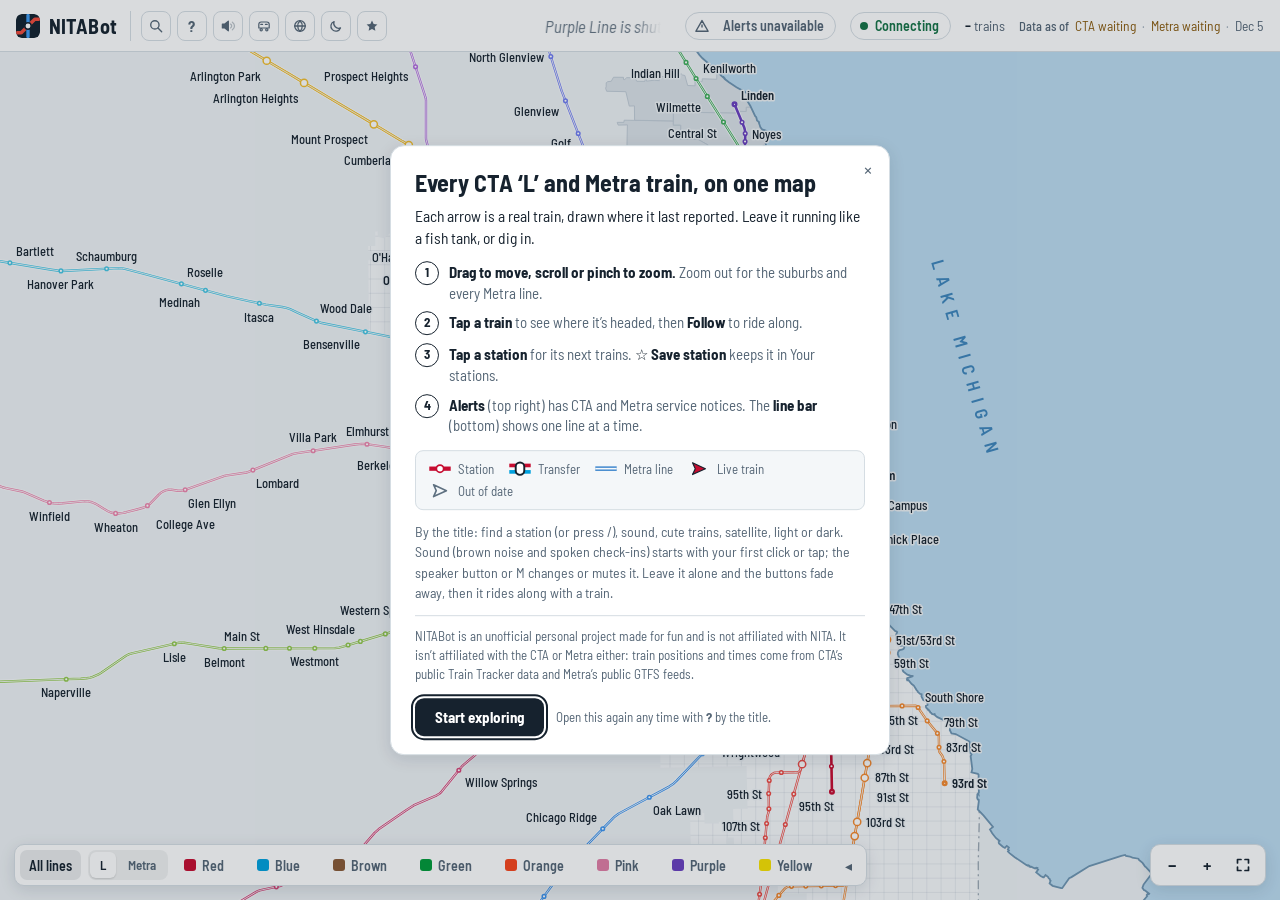
==== commit 8724b2a1: "Picking a train no longer moves the camera - A train click (or Enter) opens its card where you are; " ====
--- a/index.html
+++ b/index.html
@@ -2245,9 +2245,13 @@
   if(!card.classList.contains("on"))cardBack=document.activeElement;   // before re-stacking the train, which drops its focus
   if(selected)selected.g.classList.remove("sel");
   selected=t;t.g.classList.add("sel");t.g.parentNode.appendChild(t.g);
-  following=t;card.classList.add("on");document.body.classList.add("sheet");renderCard();card.focus({preventScroll:true});
-  const r=cw()/ch(),tw=vb.w>FIT_W*0.2?Math.max(MIN_W,FIT_W/9):vb.w;    // zoom in to the neighbourhood only if we're far out
-  flyTo({x:t.shown[0]-tw/2,y:t.shown[1]-(tw/r)/2,w:tw,h:tw/r});labelsDirty=true}
+  card.classList.add("on");document.body.classList.add("sheet");renderCard();card.focus({preventScroll:true});
+  // picking a train opens its card and leaves the camera alone (Follow is what rides along). Only a train that's
+  // off-screen, or hidden under the phone's bottom sheet, gets panned into view, at the same zoom
+  const W=cw(),H=ch(),I=uiInsets(),px=(t.shown[0]-vb.x)*W/vb.w,py=(t.shown[1]-vb.y)*H/vb.h;
+  const bottom=isNarrow()?Math.min(H-I.bot,H-card.offsetHeight-8):H-I.bot;
+  if(!(px>24&&px<W-24&&py>I.top+16&&py<bottom-16)){const cy=(I.top+bottom)/2;flyTo({x:t.shown[0]-vb.w/2,y:t.shown[1]-cy/H*vb.h,w:vb.w,h:vb.h})}
+  labelsDirty=true}
 function stopFollowing(){if(!following)return;following=null;if(selected)renderCard()}
 function closeCard(){if(chase&&chase.cap&&!selected){hideRideCap(true);chase.stop=true;endChase(performance.now(),false);return}   // the train of the moment's caption: stop riding
   if(chase&&(chase.manual||chase.card)&&selected===chase.t){if(!chase.manual)chase.stop=true;endChase(performance.now(),false)}   // back to the whole network
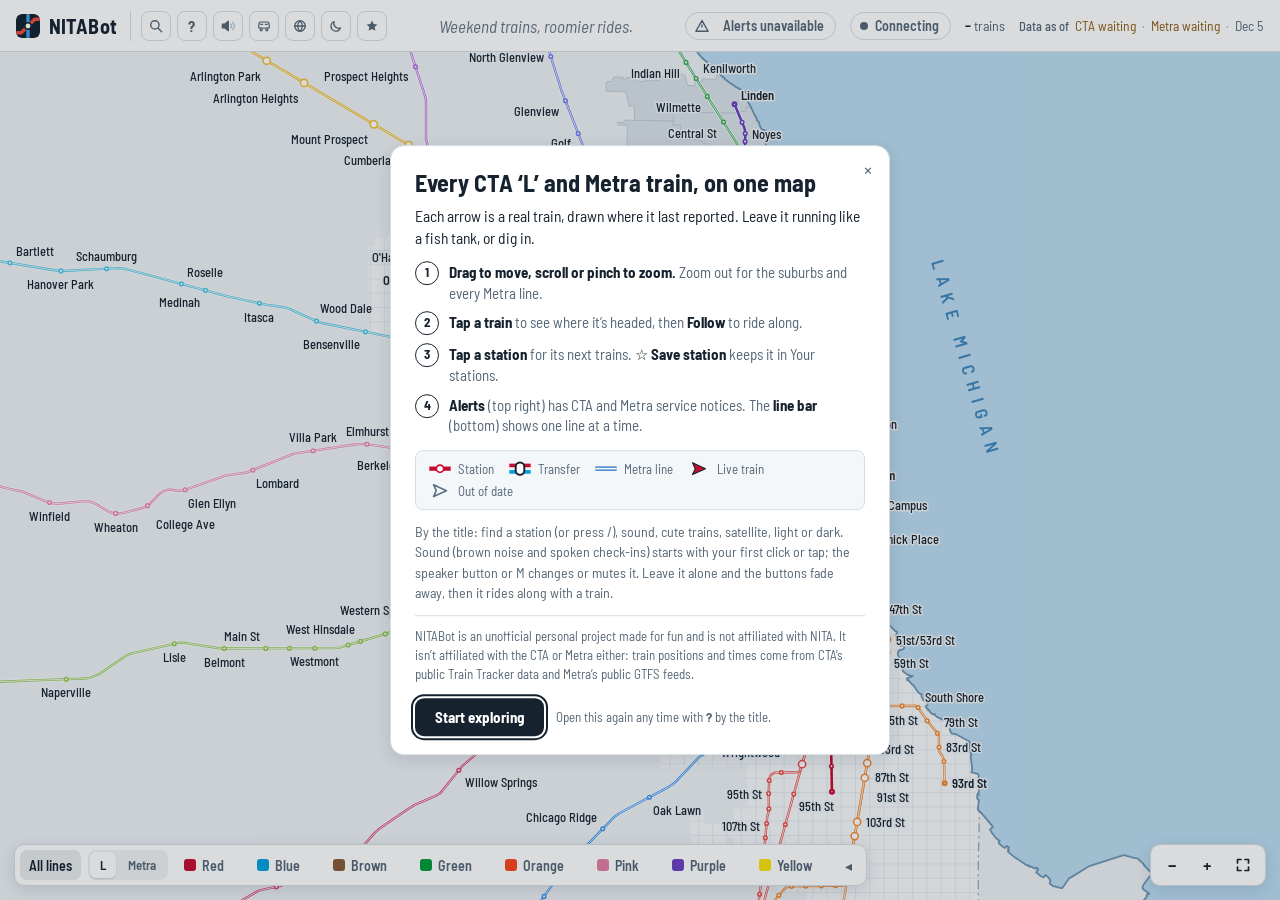
==== commit ffa090a7: "Polish: readable scheduled badges, alert arrows, phone targets, outage button - Scheduled (no train " ====
--- a/index.html
+++ b/index.html
@@ -148,7 +148,7 @@
 #intro[hidden]{display:none}
 #intro.anim{transition:transform .5s var(--ease-io),opacity .45s ease,border-radius .5s}
 #intro h2{margin:2px 0 8px;font-size:24px;line-height:1.12;font-weight:700;padding-right:24px;text-wrap:balance}
-#intro p{margin:0 0 12px;font-size:15.5px;line-height:1.45}
+#intro p{margin:0 0 12px;font-size:15.5px;line-height:1.45;text-wrap:pretty}
 #intro .lede{color:var(--ink)}
 #intro ol.steps{list-style:none;margin:2px 0 14px;padding:0;display:grid;gap:9px}
 #intro ol.steps li{display:grid;grid-template-columns:24px 1fr;gap:10px;align-items:start;font-size:15px;line-height:1.38;color:var(--muted)}
@@ -175,6 +175,7 @@
 .state.live{color:var(--live)}
 .state.busy i{background:var(--live)}   /* checking: no blinking (it ran every 30 s, all day) */
 .state.busy{color:var(--live)}
+.state.busy.first i{background:var(--muted)} .state.busy.first{color:var(--muted)}   /* connecting: nothing has arrived yet, so not green */
 .state.warn i{background:var(--warn)} .state.warn{color:var(--warn)}
 .state.err i{background:var(--err)} .state.err{color:var(--err)}
 .state.sim i{background:none;border:2px solid #A98BF0;width:10px;height:10px} .state.sim{color:#A98BF0}
@@ -300,7 +301,7 @@
 .aitem .more>div{overflow:hidden;min-height:0}
 .aitem .more a{color:var(--ink);font-weight:600;text-decoration:none;border-bottom:1px solid var(--faint)}
 .aitem.open .more{grid-template-rows:1fr;opacity:1;margin-top:7px}
-.aitem .chev{float:right;color:var(--faint);font-size:12px;margin-left:6px;transition:transform var(--t-base) var(--ease)}
+.aitem .chev{margin-left:auto;color:var(--muted);font-size:12px;padding-left:6px;transition:transform var(--t-base) var(--ease)}
 .aitem.open .chev{transform:rotate(180deg)}
 #apanel .aempty{padding:18px 14px;font-size:14px;color:var(--muted)}
 .chip .ad{width:5px;height:5px;border-radius:50%;background:var(--warn);margin-left:-2px;align-self:flex-start;margin-top:8px;display:none}
@@ -410,7 +411,7 @@
 #card .ups{border-top:1px solid var(--edge);padding:7px 12px 8px;display:grid;gap:5px;max-height:214px;overflow-y:auto;overscroll-behavior:contain}
 #card .ups .uh{margin-bottom:1px}
 #card .ups .row{grid-template-columns:66px 1fr auto;gap:6px}
-#card .ups .row .v{white-space:normal;overflow-wrap:anywhere;line-height:1.2}
+#card .ups .row .v{white-space:normal;overflow-wrap:break-word;line-height:1.2;min-width:0}
 #card .ups .row.pred{opacity:.55}
 #card .fl{margin-left:auto;height:24px;padding:0 10px;border-radius:var(--r);border:1px solid var(--edge);background:var(--soft);cursor:pointer;
   font-size:12.5px;font-weight:600;color:var(--muted);white-space:nowrap}
@@ -504,7 +505,7 @@
 .arr .to .no{color:var(--muted);font-variant-numeric:tabular-nums;margin-right:4px}
 .arr .when{font-variant-numeric:tabular-nums;text-align:right;white-space:nowrap;color:var(--muted);font-size:12.5px}
 .arr .when b{color:var(--ink);font-size:15px;font-weight:700;margin-right:5px}
-.arr.pred .bullet{opacity:.5}
+.arr.pred .bullet{background:transparent!important;color:var(--ink)!important;box-shadow:inset 0 0 0 1.5px var(--lc,var(--muted))}   /* scheduled, no train reporting: outlined, still readable */
 .arr .gps{color:var(--muted)}
 .fav .none,.bmsg{margin-top:5px;font-size:13px;color:var(--muted);line-height:1.35}
 .bmsg{margin:0;padding:10px 12px 12px}
@@ -675,7 +676,7 @@
   body:not(.ambient) #ridecap{bottom:calc(var(--bst) + 8px + env(safe-area-inset-bottom,0px))}
   body:has(#ridecap.on) .zoom{opacity:0!important;pointer-events:none}
   .mark b{font-size:19px}
-  #helpBtn,.ibtn{width:30px;height:30px}   /* bigger targets for fingers */
+  #helpBtn,.ibtn{width:34px;height:34px}   /* bigger targets for fingers */
   .ops{gap:11px;font-size:13px}
   .state{font-size:14px}
   #updated{max-width:92px;overflow:hidden;text-overflow:ellipsis}
@@ -723,11 +724,11 @@
   .console.more{-webkit-mask-image:linear-gradient(90deg,#000 82%,transparent);mask-image:linear-gradient(90deg,#000 82%,transparent)}
   #ridecap{left:8px;right:8px;translate:0 8px;max-width:none}#ridecap.pnl.on{translate:0 0}#ridecap .rc-k{display:none}}
 @media (max-width:480px){ .mark .logo{display:none} #updated{display:none}
-  #helpBtn,.ibtn{width:28px;height:28px} .state{border:0;padding:0 4px;height:28px} .abtn{height:28px}
+  #helpBtn,.ibtn{width:34px;height:34px} .state{border:0;padding:0 4px;height:28px} .abtn{height:30px}
   .ops>span:has(#count){display:none}
   .mark{gap:6px} .mark .tools{gap:4px} .ops{gap:9px} .mark b{font-size:17px;letter-spacing:-.01em} }
-@media (max-width:380px){ #helpBtn,.ibtn{width:27px;height:27px} .mark b{font-size:16px} .mark .tools{gap:3px} }
-@media (max-width:340px){ #helpBtn,.ibtn{width:25px;height:25px} .mark .tools{gap:3px} .mark b{font-size:15.5px} #styleBtn{display:none} }
+@media (max-width:380px){ #helpBtn,.ibtn{width:31px;height:31px} .mark b{font-size:16px} .mark .tools{gap:3px} }
+@media (max-width:340px){ #helpBtn,.ibtn{width:30px;height:30px} .mark .tools{gap:3px} .mark b{font-size:15.5px} #styleBtn{display:none} }
 /* phone on its side: cards and lists dock on the left so the map stays open on the right */
 @media (max-height:500px) and (orientation:landscape){
   #card,#spop,#board,#rcard,#apanel{left:calc(8px + env(safe-area-inset-left,0px))!important;right:auto!important;width:min(340px,46vw)!important;
@@ -746,14 +747,15 @@
 ::view-transition-old(root),::view-transition-new(root){animation-duration:.25s;animation-timing-function:ease}
 @media (prefers-reduced-motion:reduce){*,::view-transition-group(*),::view-transition-old(*),::view-transition-new(*){animation:none!important;transition:none!important}}
 @media (prefers-reduced-motion:reduce){.wv{fill-opacity:calc(.3 * var(--wmul));stroke-opacity:calc(.3 * var(--wmul))}}
-@media (pointer:coarse){#helpBtn,.ibtn,#card .x,.fl{position:relative}
+@media (pointer:coarse){#helpBtn,.ibtn,#card .x,.fl,#intro .x,.ctog,#sndnote .sn-x{position:relative}
   #helpBtn::after,.ibtn::after{content:"";position:absolute;inset:-8px -3px}
-  #card .x::after,#spop .x::after{content:"";position:absolute;inset:-11px}
+  #card .x::after,#spop .x::after,#intro .x::after{content:"";position:absolute;inset:-11px}
+  .ctog::after,#sndnote .sn-x::after{content:"";position:absolute;inset:-6px -8px}
   .fl::after{content:"";position:absolute;inset:-10px -4px}}
 .top,.console,.zoom{z-index:1}
 .sg:focus{outline:none}.sg:focus-visible .stnhit{fill:none;stroke:var(--ink);stroke-width:2px;vector-effect:non-scaling-stroke}
-:root[data-theme="light"] .st.late{color:#9A5300}
-@media (max-width:420px){#spop .arr .to,#board .arr .to{white-space:normal;overflow-wrap:anywhere;line-height:1.2}}
+:root[data-theme="light"] .st.late{color:#9A5300} :root[data-theme="light"] .st.cx{color:#B42330}
+@media (max-width:420px){#spop .arr .to,#board .arr .to{white-space:normal;overflow-wrap:break-word;line-height:1.2}}
 .ats{display:none}
 .atscase{fill:none;stroke:var(--city);stroke-width:5px;vector-effect:non-scaling-stroke;stroke-linejoin:round}
 .atstrk{fill:none;stroke-width:2.2px;vector-effect:non-scaling-stroke;stroke-linejoin:round}
@@ -2145,7 +2147,7 @@
   else if(n.classList.contains("on")){n.classList.remove("on");n.dataset.h="";labelsDirty=true}}
 $("notice").addEventListener("click",e=>{const b=e.target.closest("button");if(!b)return;
   if(b.dataset.act==="sim")startSim();else if(b.dataset.act==="live")stopSim();else if(b.dataset.act==="retry"){poll();pollMetra()}});
-const SIM_OFFER=`<div class="acts"><button class="go" data-act="sim">Show simulated trains</button><button data-act="retry">Try again</button></div>`;
+const SIM_OFFER=`<div class="acts"><button class="go" data-act="retry">Try again</button><button data-act="sim">Show simulated trains</button></div>`;
 function refreshStatus(){
   if(mode==="sim"){
     const vis=trains.filter(t=>!focusKey||t.L.key===focusKey);
@@ -2164,7 +2166,7 @@
   if(!any){
     if(C.down&&mDown){setState("err","Offline");$("updated").textContent="No data received yet";metraUI(mh,false);
       notice(`Can't reach the live feeds. <span>${C.err||MH.detail}. Trying again every 30 seconds.</span>${SIM_OFFER}`)}
-    else{setState("busy","Connecting");$("updated").textContent="Waiting for first report";metraUI(mh,!C.down);notice("")}
+    else{setState("busy first","Connecting");$("updated").textContent="Waiting for first report";metraUI(mh,!C.down);notice("")}
     return}
   $("updated").textContent=C.loaded?"CTA updated "+ago(C.age):"Waiting for CTA";
   if(C.down&&mDown){setState("err","Offline");metraUI(mh,false);
@@ -2349,7 +2351,7 @@
 function lumOf(hex){const h=hex.replace("#",""),v=[0,2,4].map(i=>parseInt(h.slice(i,i+2),16)/255).map(c=>c<=.03928?c/12.92:((c+.055)/1.055)**2.4);
   return .2126*v[0]+.7152*v[1]+.0722*v[2]}
 function inkOn(hex){const L=lumOf(hex),w=1.05/(L+.05),d=(L+.05)/(lumOf("#0B1620")+.05);return w>=4.5||w>=d?"#FFFFFF":"#0B1620"}
-const bullet=k=>`<span class="bullet" style="background:${LINES[k].color};color:${inkOn(LINES[k].color)}">${LINES[k].code}</span>`;
+const bullet=k=>`<span class="bullet" style="--lc:${LINES[k].color};background:${LINES[k].color};color:${inkOn(LINES[k].color)}">${LINES[k].code}</span>`;
 function feedHealthy(){return everLoaded&&Date.now()-lastOkAt<3*POLL}
 const ARR=new Map();let arrBusy=false;                                  // station id -> {at, etas} or {at, err}
 // a failed refresh keeps the last good times (marked with their age) instead of wiping them; retried every 15 s
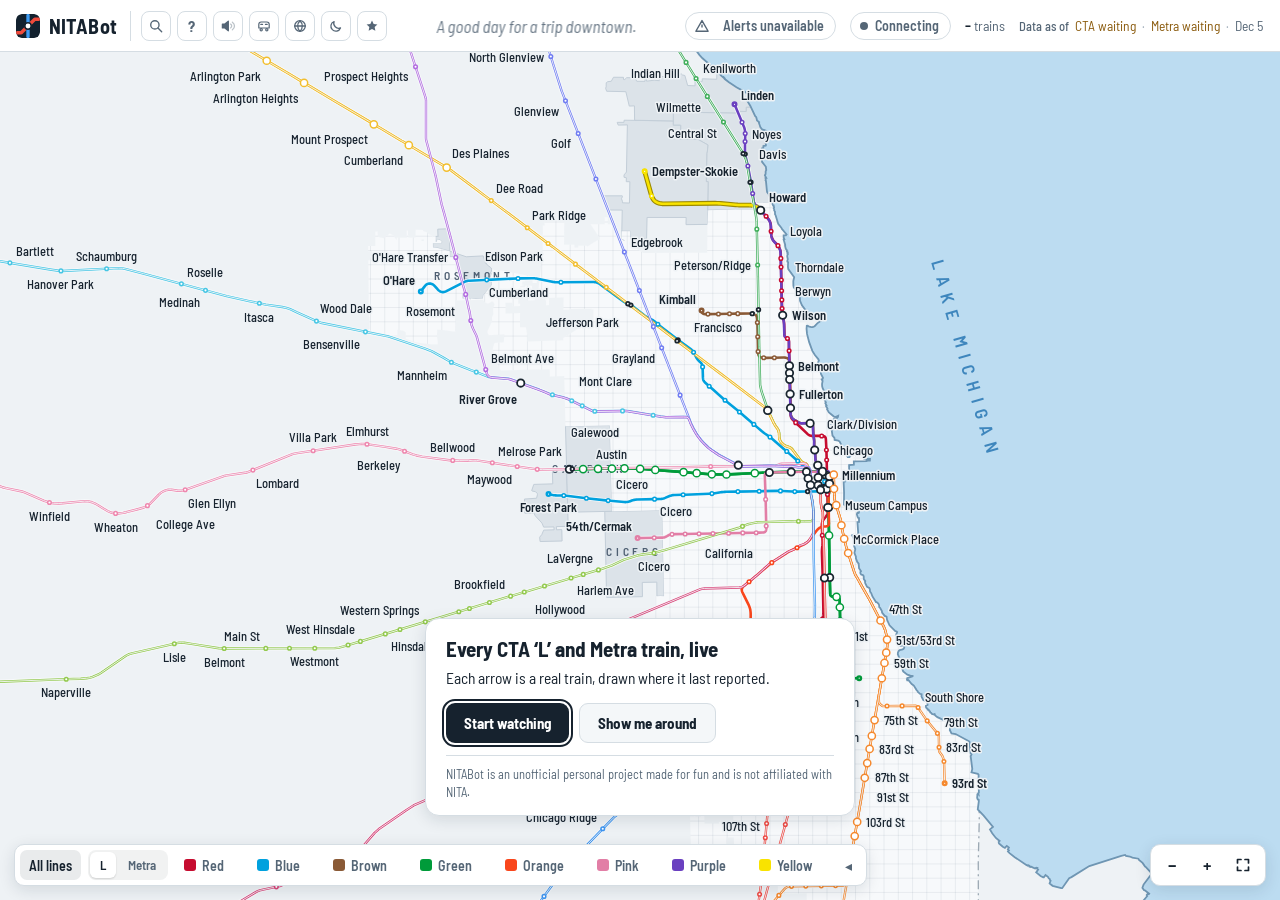
==== commit c9aca9ac: "First visit: a short welcome card, one live train pointed out, one-time tips - First visit shows a s" ====
--- a/index.html
+++ b/index.html
@@ -163,6 +163,41 @@
 #intro .go{height:38px;padding:0 20px;border-radius:9px;border:0;background:var(--ink);color:var(--panel);font-size:15px;font-weight:700;cursor:pointer}
 #intro .go:hover{opacity:.9}
 #intro .hint{font-size:13px;color:var(--muted)}
+#intro .keys{display:grid;grid-template-columns:repeat(auto-fill,minmax(150px,1fr));gap:5px 14px;margin:0 0 12px;font-size:13px;color:var(--muted)}
+#intro .keys span{display:flex;align-items:center;gap:4px}
+#intro kbd,#hint kbd{display:inline-grid;place-items:center;min-width:20px;height:20px;padding:0 5px;border-radius:5px;border:1px solid var(--edge);box-shadow:inset 0 -1px 0 var(--edge);
+  background:var(--panel2);color:var(--ink);font:600 12px/1 var(--sans);margin-right:2px}
+@media (pointer:coarse){#intro .keys{display:none}}   /* no keyboard, no shortcut list */
+/* first visit: a small card low on the screen, so the live map keeps moving above it */
+#welcome{position:fixed;left:50%;bottom:calc(84px + env(safe-area-inset-bottom,0px));z-index:21;width:min(430px,calc(100vw - 24px));
+  translate:-50% 0;padding:18px 20px 14px;background:var(--panel);border:1px solid var(--edge);border-radius:14px;box-shadow:var(--shadow);color:var(--ink)}
+#welcome[hidden]{display:none}
+#welcome.in{animation:welIn .7s cubic-bezier(.16,1,.3,1) both}
+#welcome.out{animation:welOut .32s ease-in both}
+@keyframes welIn{from{opacity:0;translate:-50% 24px}to{opacity:1;translate:-50% 0}}
+@keyframes welOut{to{opacity:0;translate:-50% 12px}}
+#welcome h2{margin:0 0 6px;font-size:21px;line-height:1.15;font-weight:700;text-wrap:balance}
+#welcome p{margin:0 0 14px;font-size:15.5px;line-height:1.4;color:var(--ink)}
+#welcome .wbtns{display:flex;gap:10px;flex-wrap:wrap;margin-bottom:12px}
+#welcome button{height:40px;padding:0 18px;border-radius:9px;font-size:15px;font-weight:700;cursor:pointer}
+#welcome .go{border:0;background:var(--ink);color:var(--panel)}
+#welcome .go:hover{opacity:.9}
+#welcome .tour{border:1px solid var(--edge);background:var(--panel2);color:var(--ink)}
+#welcome .tour:hover{background:var(--pressed)}
+#welcome .about{margin:0;padding-top:10px;border-top:1px solid var(--edge);font-size:12.5px;line-height:1.4;color:var(--muted)}
+@media (max-width:760px),(max-height:500px){#welcome{left:8px;right:8px;width:auto;translate:0 0;bottom:calc(var(--bst,60px) + 8px + env(safe-area-inset-bottom,0px));padding:16px 16px 12px}
+  @keyframes welIn{from{opacity:0;translate:0 24px}to{opacity:1;translate:0 0}} @keyframes welOut{to{opacity:0;translate:0 12px}}}
+/* one-time hints: a small note pointing at the thing it's about */
+#hint{position:fixed;z-index:9;display:flex;align-items:flex-start;gap:8px;max-width:min(290px,calc(100vw - 16px));padding:9px 8px 9px 12px;
+  background:var(--ink);color:var(--panel);border-radius:10px;box-shadow:var(--shadow);font-size:13.5px;line-height:1.35}
+#hint .ht{flex:1 1 auto}
+#hint .hx{flex:none;width:26px;height:26px;margin:-3px -2px -3px 0;border:0;border-radius:6px;background:transparent;color:inherit;opacity:.75;font-size:16px;cursor:pointer}
+#hint .hx:hover{opacity:1;background:color-mix(in srgb,var(--panel) 16%,transparent)}
+#hint::after{content:"";position:absolute;left:var(--hx,24px);width:10px;height:10px;background:inherit;rotate:45deg;bottom:-5px}
+#hint.below::after{bottom:auto;top:-5px}
+#hint.free::after{display:none}
+/* the first live train a visitor is shown: its signal ring keeps pulsing until it's tapped */
+.train.aha .ring{animation:ping 1.6s ease-out infinite}
 #intro .x{position:absolute;right:10px;top:10px;background:none;border:0;color:var(--muted);font-size:20px;line-height:1;cursor:pointer;padding:3px 7px;border-radius:6px}
 #intro .x:hover{color:var(--ink);background:var(--hover)}
 @media (max-width:760px),(max-height:500px){#intro{padding:18px 18px 14px}#intro h2{font-size:21px}#intro ol.steps li{font-size:14.5px}}
@@ -747,10 +782,10 @@
 ::view-transition-old(root),::view-transition-new(root){animation-duration:.25s;animation-timing-function:ease}
 @media (prefers-reduced-motion:reduce){*,::view-transition-group(*),::view-transition-old(*),::view-transition-new(*){animation:none!important;transition:none!important}}
 @media (prefers-reduced-motion:reduce){.wv{fill-opacity:calc(.3 * var(--wmul));stroke-opacity:calc(.3 * var(--wmul))}}
-@media (pointer:coarse){#helpBtn,.ibtn,#card .x,.fl,#intro .x,.ctog,#sndnote .sn-x{position:relative}
+@media (pointer:coarse){#helpBtn,.ibtn,#card .x,.fl,#intro .x,.ctog,#sndnote .sn-x,#hint .hx{position:relative}
   #helpBtn::after,.ibtn::after{content:"";position:absolute;inset:-8px -3px}
   #card .x::after,#spop .x::after,#intro .x::after{content:"";position:absolute;inset:-11px}
-  .ctog::after,#sndnote .sn-x::after{content:"";position:absolute;inset:-6px -8px}
+  .ctog::after,#sndnote .sn-x::after,#hint .hx::after{content:"";position:absolute;inset:-8px}
   .fl::after{content:"";position:absolute;inset:-10px -4px}}
 .top,.console,.zoom{z-index:1}
 .sg:focus{outline:none}.sg:focus-visible .stnhit{fill:none;stroke:var(--ink);stroke-width:2px;vector-effect:non-scaling-stroke}
@@ -855,29 +890,42 @@
 <div id="tip"></div>
 <div id="introVeil"></div>
 <div id="intro" role="dialog" aria-modal="true" aria-labelledby="introTitle" aria-describedby="introLede" hidden>
-  <button class="x" aria-label="Close the welcome guide">×</button>
+  <button class="x" aria-label="Close the guide">×</button>
   <h2 id="introTitle">Every CTA &lsquo;L&rsquo; and Metra train, on one map</h2>
   <p class="lede" id="introLede">Each arrow is a real train, drawn where it last reported. Leave it running like a fish tank, or dig in.</p>
   <ol class="steps">
-    <li><span class="n">1</span><span><b>Drag to move, scroll or pinch to zoom.</b> Zoom out for the suburbs and every Metra line.</span></li>
-    <li><span class="n">2</span><span><b>Tap a train</b> to see where it&rsquo;s headed, then <b>Follow</b> to ride along.</span></li>
-    <li><span class="n">3</span><span><b>Tap a station</b> for its next trains. <b>☆ Save station</b> keeps it in Your stations.</span></li>
-    <li><span class="n">4</span><span><b>Alerts</b> (top right) has CTA and Metra service notices. The <b>line bar</b> (bottom) shows one line at a time.</span></li>
+    <li><span class="n">1</span><span><b>Drag, scroll or pinch</b> to move and zoom. Zoom out for all of Metra.</span></li>
+    <li><span class="n">2</span><span><b>Tap a train</b> for where it&rsquo;s headed. <b>Follow</b> rides along.</span></li>
+    <li><span class="n">3</span><span><b>Tap a station</b> for its next trains. <b>☆ Save station</b> keeps it.</span></li>
+    <li><span class="n">4</span><span><b>Alerts</b> (top right) has service notices. The <b>line bar</b> (bottom) shows one line at a time.</span></li>
   </ol>
   <div class="key" aria-label="Map key">
     <span><svg viewBox="0 0 22 14" aria-hidden="true"><path d="M1 7h20" stroke="#C60C30" stroke-width="4"/><circle cx="11" cy="7" r="3.4" fill="var(--stnfill)" stroke="#C60C30" stroke-width="1.6"/></svg>Station</span>
     <span><svg viewBox="0 0 22 14" aria-hidden="true"><path d="M1 4h20" stroke="#C60C30" stroke-width="3.4"/><path d="M1 10h20" stroke="#00A1DE" stroke-width="3.4"/><rect x="7" y="1.2" width="8" height="11.6" rx="4" fill="var(--stnfill)" stroke="var(--ink)" stroke-width="1.8"/></svg>Transfer</span>
     <span><svg viewBox="0 0 22 14" aria-hidden="true"><path d="M1 7h20" stroke="var(--metra-sample)" stroke-width="4.4"/><path d="M1 7h20" stroke="var(--city)" stroke-width="1.4"/></svg>Metra line</span>
     <span><svg viewBox="0 0 22 14" aria-hidden="true"><path d="M17 7L5 12.5 7.5 7 5 1.5Z" fill="#C60C30" stroke="var(--ink)" stroke-width="1.1" stroke-linejoin="round"/></svg>Live train</span>
+    <span><svg viewBox="0 0 22 14" aria-hidden="true"><path d="M17 7L5 12.5 7.5 7 5 1.5Z" fill="#C60C30" stroke="var(--ink)" stroke-width="1.1" stroke-linejoin="round" stroke-dasharray="2.2 1.6"/></svg>Odd report, being checked</span>
     <span><svg viewBox="0 0 22 14" aria-hidden="true"><path d="M17 7L5 12.5 7.5 7 5 1.5Z" fill="none" stroke="var(--stalec)" stroke-width="1.5" stroke-linejoin="round"/></svg>Out of date</span>
   </div>
-  <p class="extras">By the title: find a station (or press /), sound, cute trains, satellite, light or dark. Sound (brown noise and spoken check-ins) starts with your first click or tap; the speaker button or M changes or mutes it. Leave it alone and the buttons fade away, then it rides along with a train.</p>
+  <p class="extras">Leave it alone and the buttons fade away, then it rides along with a train. Sound (brown noise and spoken check-ins) starts with your first click or tap; the speaker button changes or mutes it.</p>
+  <div class="keys" aria-label="Keyboard shortcuts">
+    <span><kbd>/</kbd>Find a station</span><span><kbd>?</kbd>This guide</span><span><kbd>T</kbd>Light or dark</span><span><kbd>S</kbd>Satellite</span>
+    <span><kbd>C</kbd>Cute trains</span><span><kbd>M</kbd>Sound on or off</span><span><kbd>+</kbd><kbd>&minus;</kbd>Zoom</span><span><kbd>0</kbd>Whole map</span>
+    <span><kbd>&larr;</kbd><kbd>&rarr;</kbd>Stations and trains on the map</span><span><kbd>Esc</kbd>Close</span>
+  </div>
   <p class="about">NITABot is an unofficial personal project made for fun and is not affiliated with NITA. It isn&rsquo;t affiliated with the CTA or Metra either: train positions and times come from CTA&rsquo;s public Train Tracker data and Metra&rsquo;s public GTFS feeds.</p>
   <div class="foot">
-    <button class="go">Start exploring</button>
+    <button class="go">Got it</button>
     <span class="hint">Open this again any time with <b>?</b> by the title.</span>
   </div>
 </div>
+<div id="welcome" role="dialog" aria-modal="false" aria-labelledby="welTitle" aria-describedby="welLede" hidden>
+  <h2 id="welTitle">Every CTA &lsquo;L&rsquo; and Metra train, live</h2>
+  <p id="welLede">Each arrow is a real train, drawn where it last reported.</p>
+  <div class="wbtns"><button class="go">Start watching</button><button class="tour">Show me around</button></div>
+  <p class="about">NITABot is an unofficial personal project made for fun and is not affiliated with NITA.</p>
+</div>
+<div id="hint" class="pnl" role="status" aria-live="polite"><span class="ht"></span><button class="hx" aria-label="Got it">×</button></div>
 
 
 <script>
@@ -1232,7 +1280,8 @@
   if(best)best.focus()});
 addEventListener("keydown",e=>{if(e.target.closest&&e.target.closest('input:not([type="checkbox"]),textarea'))return;
   if(e.key==="/"&&!e.ctrlKey&&!e.metaKey&&!introOpen){e.preventDefault();openSearch();return}
-  if(e.key==="?"){e.preventDefault();introOpen?closeIntro():openIntro();return}
+  if(e.key==="?"){e.preventDefault();if(welcomeOpen){closeWelcome("tour");return}introOpen?closeIntro():openIntro();return}
+  if(welcomeOpen&&e.key==="Escape"){closeWelcome("watch");return}
   if(introOpen){if(e.key==="Escape")closeIntro();return}
   if(e.key==="Escape"&&chase&&chase.cap&&!selected){closeCard();return}
   if(e.key==="Escape"){if(sndMenu.classList.contains("on")){closeSndMenu();sndBtn.focus({preventScroll:true})}else if($("apanel").classList.contains("on"))closeAlerts();else if(spopRec)closeStationPop();else if(document.body.classList.contains("boardsheet"))closeBoardSheet();
@@ -1367,7 +1416,8 @@
 const SND_NOTE_KEY="nitabot.soundNoted",sndNote=$("sndnote");let sndNoteT=0;
 function hideSoundNote(){clearTimeout(sndNoteT);sndNote.classList.remove("on")}
 function soundNote(){let seen=false;try{seen=localStorage.getItem(SND_NOTE_KEY)==="1"}catch(_){}
-  if(seen||!(sndOn||ciOn))return;try{localStorage.setItem(SND_NOTE_KEY,"1")}catch(_){}
+  if(seen||!(sndOn||ciOn))return;
+  if(welcomeOpen||hintNow){setTimeout(soundNote,1200);return}   // one message at a time: after the welcome and the first traintry{localStorage.setItem(SND_NOTE_KEY,"1")}catch(_){}
   const what=[sndOn&&SND_NAME[sndMode],ciOn&&"spoken train check-ins"].filter(Boolean).join(" and "),touch=matchMedia("(pointer:coarse)").matches;
   sndNote.innerHTML=`<span>Sound is on: ${what}.${touch?" Change it any time with the speaker button.":" Press M to mute, or use the speaker button."}</span>`
     +`<button class="sn-m">Mute</button><button class="sn-x" aria-label="Close">×</button>`;
@@ -1442,7 +1492,7 @@
 function closeIntro(){
   if(!introOpen||introBusy)return;introOpen=false;introBusy=true;
   store.set();introVeil.classList.remove("on");helpBtn.setAttribute("aria-expanded","false");
-  const done=()=>{intro.hidden=true;intro.classList.remove("anim");introBusy=false;
+  const done=()=>{intro.hidden=true;intro.classList.remove("anim");introBusy=false;if(ahaPending){ahaPending=false;setTimeout(()=>showAha(0),300)}
     helpBtn.classList.add("catch");setTimeout(()=>helpBtn.classList.remove("catch"),700);
     if(introBack&&introBack!==document.body&&introBack.focus)introBack.focus({preventScroll:true});else helpBtn.focus({preventScroll:true})};
   if(reduceMotion()){done();return}
@@ -1455,8 +1505,59 @@
 intro.addEventListener("keydown",e=>{if(e.key!=="Tab")return;const f=[...intro.querySelectorAll("button,a[href]")].filter(x=>!x.disabled);
   if(!f.length)return;const i=f.indexOf(document.activeElement);
   if(e.shiftKey&&(i<=0)){e.preventDefault();f[f.length-1].focus()}else if(!e.shiftKey&&i===f.length-1){e.preventDefault();f[0].focus()}});
-helpBtn.onclick=e=>{e.stopPropagation();introOpen?closeIntro():openIntro()};
-if(!store.get())setTimeout(openIntro,350);
+helpBtn.onclick=e=>{e.stopPropagation();if(welcomeOpen){closeWelcome("tour");return}introOpen?closeIntro():openIntro()};
+/* ---- first visit: a small welcome card low on the screen (the full guide is one tap away), then one real train
+   pointed out, then a few one-time hints the first time each thing comes up. Returning visitors (anyone who has
+   closed the guide or the card in this browser) see none of it. */
+const welcome=$("welcome"),ONBOARD_KEY="nitabot.onboard";let welcomeOpen=false,ahaDone=false,ahaPending=false;
+const onboarding=()=>{try{return localStorage.getItem(ONBOARD_KEY)==="1"}catch(_){return false}};
+function openWelcome(){welcomeOpen=true;try{localStorage.setItem(ONBOARD_KEY,"1")}catch(_){}
+  welcome.hidden=false;welcome.classList.remove("out");welcome.classList.add("in");hideTip();
+  setTimeout(()=>{if(welcomeOpen)welcome.querySelector(".go").focus({preventScroll:true})},60)}
+function closeWelcome(next){if(!welcomeOpen)return;welcomeOpen=false;store.set();
+  const done=()=>{welcome.hidden=true;welcome.classList.remove("in","out")};
+  if(reduceMotion())done();else{welcome.classList.remove("in");welcome.classList.add("out");setTimeout(done,330)}
+  if(next==="tour"){ahaPending=true;openIntro()}else if(next==="watch")setTimeout(()=>showAha(0),reduceMotion()?0:250)}
+welcome.querySelector(".go").onclick=e=>{e.stopPropagation();closeWelcome("watch")};
+welcome.querySelector(".tour").onclick=e=>{e.stopPropagation();closeWelcome("tour")};
+welcome.addEventListener("pointerdown",e=>e.stopPropagation());
+addEventListener("pointerdown",e=>{if(welcomeOpen&&!e.target.closest("#welcome"))closeWelcome("explore")},true);   // they've started exploring on their own
+// the one live train: nearest the middle of the screen, an 'L' train if there is one, reporting and not in doubt
+function showAha(tries){if(ahaDone||introOpen||document.body.classList.contains("ambient"))return;
+  const W=cw(),H=ch(),I=uiInsets();let best=null,bd=1e9;
+  for(const t of trains){if(t.stale||t.held||t.hidden||!t.known||!t.shown)continue;
+    const px=(t.shown[0]-vb.x)*W/vb.w,py=(t.shown[1]-vb.y)*H/vb.h;
+    if(px<70||px>W-70||py<I.top+90||py>H-I.bot-50)continue;
+    const d=Math.hypot(px-W/2,py-H*.45)+(t.L.sys==="metra"?160:0);if(d<bd){bd=d;best=t}}
+  if(!best){if(tries<20)setTimeout(()=>showAha(tries+1),500);return}
+  ahaDone=true;const t=best,dest=(t.cta||{}).dest||"";t.g.classList.add("aha");
+  showHint(`That&rsquo;s a ${esc(t.L.name)} train, live${dest?`, headed to ${esc(dest)}`:""}. Tap it.`,
+    ()=>{if(t.hidden||!t.g.isConnected)return null;const r=t.arrow.getBoundingClientRect();return r.width?{x:r.left+r.width/2,y:r.top-4,yb:r.bottom+4}:null},
+    {ms:10000,force:true,onHide:()=>t.g.classList.remove("aha"),onClick:()=>selectTrain(t),tag:"aha"})}
+/* one-time hints: a dark note pointing at the thing it's about; each shows once per browser, never in ambient
+   mode or during a ride, and only for visitors who started with the welcome card */
+const HINT_KEY="nitabot.hints",hintEl=$("hint");let hintNow=null;
+const hintList=()=>{try{return JSON.parse(localStorage.getItem(HINT_KEY)||"[]")}catch(_){return[]}};
+function hintMark(k){try{const a=hintList();if(!a.includes(k)){a.push(k);localStorage.setItem(HINT_KEY,JSON.stringify(a))}}catch(_){}}
+function hideHint(){if(!hintNow)return;const h=hintNow;hintNow=null;clearTimeout(h.t);clearInterval(h.iv);hintEl.classList.remove("on");if(h.onHide)h.onHide()}
+function showHint(html,at,o={}){
+  if(!o.force&&(!onboarding()||(o.key&&hintList().includes(o.key))))return;
+  if(welcomeOpen||introOpen||document.body.classList.contains("ambient")||document.body.classList.contains("chasing"))return;
+  if(o.key)hintMark(o.key);hideHint();
+  hintEl.querySelector(".ht").innerHTML=html;hintEl.style.cursor=o.onClick?"pointer":"";
+  const place=()=>{const p=at&&at(),w=hintEl.offsetWidth,h=hintEl.offsetHeight,tb=document.querySelector(".top").getBoundingClientRect().bottom;
+    if(at&&!p){hideHint();return}
+    if(!p){hintEl.classList.add("free");hintEl.classList.remove("below");hintEl.style.left=Math.round((innerWidth-w)/2)+"px";hintEl.style.top=Math.round(tb+12)+"px";return}
+    hintEl.classList.remove("free");const left=Math.max(8,Math.min(innerWidth-w-8,p.x-26));let top=p.y-h-10;
+    const roomBelow=(p.yb||p.y)+10+h<innerHeight-70,below=(o.below&&roomBelow)||top<tb+6;if(below)top=(p.yb||p.y)+10;   // below when asked and there's room: it then covers the map, not the panelhintEl.classList.toggle("below",below);
+    hintEl.style.left=Math.round(left)+"px";hintEl.style.top=Math.round(top)+"px";hintEl.style.setProperty("--hx",Math.max(12,Math.min(w-22,p.x-left-5))+"px")};
+  hintNow={onHide:o.onHide,onClick:o.onClick,tag:o.tag||o.key};place();hintEl.classList.add("on");
+  hintNow.iv=setInterval(place,250);hintNow.t=setTimeout(hideHint,o.ms||8000)}
+hintEl.querySelector(".hx").onclick=e=>{e.stopPropagation();hideHint()};
+hintEl.addEventListener("click",e=>{if(e.target.closest(".hx"))return;const h=hintNow;if(h&&h.onClick){hideHint();h.onClick()}});
+hintEl.addEventListener("pointerdown",e=>e.stopPropagation());
+addEventListener("pointerdown",e=>{if(hintNow&&!e.target.closest("#hint"))hideHint()},true);   // any tap elsewhere: they've moved on
+if(!store.get())setTimeout(openWelcome,350);
 $("zin").onclick=()=>zoomBy(1/1.4);$("zout").onclick=()=>zoomBy(1.4);$("fit").onclick=resetView;
 let resizeT=0;
 addEventListener("resize",()=>{clearTimeout(resizeT);resizeT=setTimeout(()=>{
@@ -2253,6 +2354,9 @@
   const W=cw(),H=ch(),I=uiInsets(),px=(t.shown[0]-vb.x)*W/vb.w,py=(t.shown[1]-vb.y)*H/vb.h;
   const bottom=isNarrow()?Math.min(H-I.bot,H-card.offsetHeight-8):H-I.bot;
   if(!(px>24&&px<W-24&&py>I.top+16&&py<bottom-16)){const cy=(I.top+bottom)/2;flyTo({x:t.shown[0]-vb.w/2,y:t.shown[1]-cy/H*vb.h,w:vb.w,h:vb.h})}
+  if(hintNow&&hintNow.tag==="aha")hideHint();
+  setTimeout(()=>{const b=card.querySelector(".fl");if(selected===t&&b)showHint("<b>Follow</b> rides along behind this train.",
+    ()=>{const b=card.querySelector(".fl");if(selected!==t||!b)return null;const r=b.getBoundingClientRect();return r.width?{x:r.left+r.width/2,y:r.top,yb:r.bottom}:null},{key:"follow",below:true})},600);
   labelsDirty=true}
 function stopFollowing(){if(!following)return;following=null;if(selected)renderCard()}
 function closeCard(){if(chase&&chase.cap&&!selected){hideRideCap(true);chase.stop=true;endChase(performance.now(),false);return}   // the train of the moment's caption: stop riding
@@ -2567,7 +2671,9 @@
   if(!spopRec)spopBack=document.activeElement;
   hideTip();closeAlerts();closeBoardSheet();if(selected)closeCard();
   spopRec=rec;spop.classList.add("on");document.body.classList.add("pop");renderStationPop();placeStationPop();labelsDirty=true;arrivalsTick();atsOnStation(rec);
-  spop.setAttribute("aria-labelledby","spopName");spop.focus({preventScroll:true})}       // keyboard and screen-reader users land in the sheet
+  spop.setAttribute("aria-labelledby","spopName");spop.focus({preventScroll:true});
+  setTimeout(()=>{const b=spop.querySelector(".star");if(spopRec===rec&&b&&!b.disabled)showHint(`<b>☆ Save station</b> keeps it in Your stations, up to ${FAV_MAX}.`,
+    ()=>{const b=spop.querySelector(".star");if(spopRec!==rec||!b)return null;const r=b.getBoundingClientRect();return r.width?{x:r.left+Math.min(60,r.width/2),y:r.top,yb:r.bottom}:null},{key:"save",below:true})},700)}       // keyboard and screen-reader users land in the sheet
 function closeStationPop(){if(!spopRec)return;const back=spop.contains(document.activeElement);spopRec=null;spop.classList.remove("on");document.body.classList.remove("pop");labelsDirty=true;
   if(back&&spopBack&&spopBack.isConnected&&spopBack.focus)spopBack.focus({preventScroll:true})}
 let spopSig="";
@@ -2608,7 +2714,7 @@
   sHits=STATIONS.map(r=>[sc(r),r]).filter(x=>x[0]<9).sort((a,b)=>a[0]-b[0]||a[1].label.localeCompare(b[1].label)).slice(0,8).map(x=>x[1]);
   sList.innerHTML=sHits.length?sHits.map((r,i)=>`<li role="option" id="sr${i}" data-i="${i}" aria-selected="${i===0}">`
       +`<span class="sn">${esc(r.full)}</span><span class="sb">${ORDER.filter(k=>r.lines.has(k)).map(bullet).join("")}</span></li>`).join("")
-    :`<li class="sh-hint">No station matches “${esc(sInput.value.trim())}”</li>`;
+    :`<li class="sh-hint">No station matches “${esc(sInput.value.trim())}”. Try part of the name, like “Fuller” or “Union”.</li>`;
   if(sHits.length)sInput.setAttribute("aria-activedescendant","sr0");else sInput.removeAttribute("aria-activedescendant")}
 function markSearch(){[...sList.querySelectorAll("[role=option]")].forEach((li,i)=>li.setAttribute("aria-selected",String(i===sIdx)));
   sInput.setAttribute("aria-activedescendant","sr"+sIdx);const li=$("sr"+sIdx);if(li)li.scrollIntoView({block:"nearest"})}
@@ -2702,7 +2808,7 @@
 const AMBIENT_MS=90000,AMBIENT_PHONE_MS=15000;
 for(const ev of["pointermove","pointerdown","keydown","wheel","touchstart"])addEventListener(ev,()=>{lastInput=Date.now();
   if(document.body.classList.contains("idle")||document.body.classList.contains("ambient")){document.body.classList.remove("idle","ambient");labelsDirty=true}},{passive:true,capture:true});
-function tickIdle(){const busy=introOpen||$("apanel").classList.contains("on")||sndMenu.classList.contains("on")||$("search").classList.contains("on")||spopRec||document.body.classList.contains("boardsheet")||(selected&&!(chase&&selected===chase.t));
+function tickIdle(){const busy=introOpen||welcomeOpen||$("apanel").classList.contains("on")||sndMenu.classList.contains("on")||$("search").classList.contains("on")||spopRec||document.body.classList.contains("boardsheet")||(selected&&!(chase&&selected===chase.t));
   const quiet=Date.now()-lastInput;
   document.body.classList.toggle("idle",!busy&&quiet>10000);
   const amb=!busy&&quiet>(matchMedia("(pointer:coarse)").matches?AMBIENT_PHONE_MS:AMBIENT_MS);
@@ -2839,7 +2945,7 @@
     if(sideSheet()){const cwid=(card.offsetWidth||Math.min(340,W*.46))+16;sx=cwid+(W-cwid)/2;sy=I.top+(H-I.top-I.bot)*.58}
     else{const sh=card.classList.contains("on")&&card.offsetHeight?card.offsetHeight:220,bot=66+sh;sy=I.top+Math.max(40,H-I.top-bot)*.62}}
   return{x:t.shown[0]-sx*k,y:t.shown[1]-sy*k,w,h}}
-function chaseBusy(){return introOpen||(selected&&!(chase&&(chase.card||chase.manual)&&selected===chase.t))||spopRec||document.body.classList.contains("boardsheet")}
+function chaseBusy(){return introOpen||welcomeOpen||(selected&&!(chase&&(chase.card||chase.manual)&&selected===chase.t))||spopRec||document.body.classList.contains("boardsheet")}
 function startRide(now){const t=pickChaseTrain();if(!t){chase={phase:"rest",t0:now};return}wakeOn();
   chaseLast=t;camAnim=null;following=null;ciPrep(t);
   chase={phase:"in",t0:now,t,home:chase&&chase.home||fitAll(),from:{...vb},a:0,tilt:0,goTilt:canTilt()};
@@ -3297,7 +3403,8 @@
   for(const g of[ctaW.track,ctaW.cases])set(g,tr);
   for(const g of[ctaW.stn,ctaW.trail,ctaW.train,xlinkG])set(g,gone);
   for(const g of[ctaW.stn,ctaW.train,xlinkG])g.style.pointerEvents=off?"none":"";
-  document.body.classList.toggle("ctafaded",off);labelsDirty=true}
+  document.body.classList.toggle("ctafaded",off);labelsDirty=true;
+  if(off)setTimeout(()=>{if(document.body.classList.contains("ctafaded"))showHint("This is all of Metra. The &lsquo;L&rsquo; fades so the suburbs show; zoom in to bring it back.",null,{key:"metra",ms:7000})},900)}
 let ambK=1;
 function frame(now){
   const dt=Math.min(.25,(now-lastFrame)/1000);lastFrame=now;
@@ -3352,7 +3459,7 @@
   requestAnimationFrame(frame);
 }
 if(GEO_ISSUES.length)console.warn("Map ordering issues:",GEO_ISSUES);
-window.__cta={ciSay,ciFacts,ciLines,mciFacts,mciLines,VOS,liveStats,pollMetra,get mTrips(){return mTrips},get VO(){return VO},setCheckins,get ciOn(){return ciOn},FAV,openStationPop,closeStationPop,renderBoard,get introOpen(){return introOpen},get actx(){return actx},get sndOn(){return sndOn},get sndMode(){return sndMode},setSndMode,get RADAR_C(){return RADAR_C},tickMood:()=>{sitAt=0;tickMood()},get moodSit(){return moodSit},liveSituation,get chase(){return chase},startRide:()=>startRide(performance.now()),get ROT(){return ROT},takeAlerts,get alerts(){return alerts},startSim,stopSim,get mode(){return mode},poll,LINES,STN,STATIONS,GEO_ISSUES,layoutLabels,ingest,get trains(){return trains},get vb(){return vb},set vb(v){vb=v},renderLabels,setFocus,selectTrain,fitAll,ARR,arrivalsTick,get FIT_W(){return FIT_W},updateMarkers,closeCard,locate,sAtD,get ctaFade(){return ctaK},glidePlan,curS,posDiag,posState,
+window.__cta={ciSay,ciFacts,ciLines,mciFacts,mciLines,VOS,liveStats,pollMetra,get mTrips(){return mTrips},get VO(){return VO},setCheckins,get ciOn(){return ciOn},FAV,openStationPop,closeStationPop,renderBoard,get welcomeOpen(){return welcomeOpen},get hintTag(){return hintNow&&hintNow.tag},showAha,get introOpen(){return introOpen},get actx(){return actx},get sndOn(){return sndOn},get sndMode(){return sndMode},setSndMode,get RADAR_C(){return RADAR_C},tickMood:()=>{sitAt=0;tickMood()},get moodSit(){return moodSit},liveSituation,get chase(){return chase},startRide:()=>startRide(performance.now()),get ROT(){return ROT},takeAlerts,get alerts(){return alerts},startSim,stopSim,get mode(){return mode},poll,LINES,STN,STATIONS,GEO_ISSUES,layoutLabels,ingest,get trains(){return trains},get vb(){return vb},set vb(v){vb=v},renderLabels,setFocus,selectTrain,fitAll,ARR,arrivalsTick,get FIT_W(){return FIT_W},updateMarkers,closeCard,locate,sAtD,get ctaFade(){return ctaK},glidePlan,curS,posDiag,posState,
   llAt:(key,ri,s,off=0)=>{const r=LINES[key].routes[ri],d=trackD(r,s),p=along(r.anc,r.ac,d),a=angAt(r,segAt(r.ac,d));return ungeo(p[0]-Math.sin(a)*off,p[1]+Math.cos(a)*off)},
   trackD,sharedPrefix,idleFor:ms=>{lastInput=Date.now()-ms;tickIdle()},get chaseCap(){return!!(chase&&chase.cap)},ARR,inkOn,MH,metraHealth,pollAlerts,get spopRec(){return spopRec},get focusKey(){return focusKey},get STALE_AFTER(){return STALE_AFTER},get HIDE_UNRESOLVED(){return HIDE_UNRESOLVED}};
 applyStyle();tickHeader();poll();pollAlerts();pollMetra();loadTimetable();setInterval(loadTimetable,6*3600e3);requestAnimationFrame(frame);
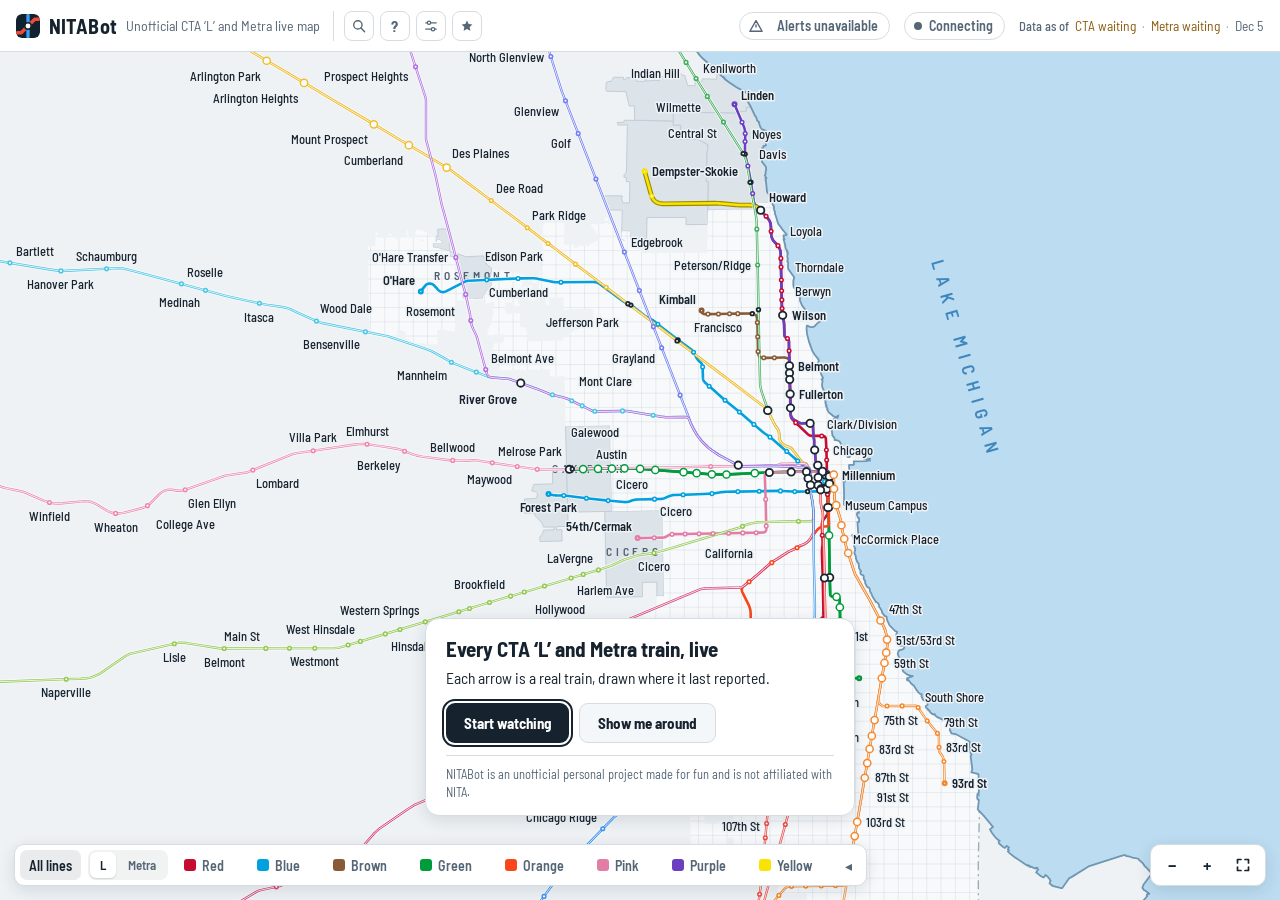
==== commit d5d759c3: "Light distill: View menu, quieter header, ambient-only mood caption, notes said once - Header: searc" ====
--- a/index.html
+++ b/index.html
@@ -117,15 +117,18 @@
 .mark>span{font-size:14px;color:var(--muted)}
 .mark .slogan{font-style:italic;font-weight:600;color:var(--ink)}
 /* a quiet line under the title describing what the trains are doing at this hour (Chicago time) */
-#mood{flex:1;min-width:0;align-self:center;height:30px;margin:0 24px;overflow:hidden;position:relative;pointer-events:none;
-  font-size:17px;line-height:30px;font-style:italic;font-weight:400;color:var(--muted);opacity:.9;transition:opacity .8s ease;
+/* the mood line is the fish tank's caption: it shows only in ambient mode, just under the header, and takes no
+   header space while the map is being used */
+#mood{position:fixed;left:50%;translate:-50% 0;top:calc(var(--toph,52px) + 10px);width:min(720px,calc(100vw - 32px));height:30px;overflow:hidden;
+  pointer-events:none;z-index:2;font-size:17px;line-height:30px;font-style:italic;font-weight:400;color:var(--muted);
+  text-shadow:0 0 3px var(--city),0 0 7px var(--city);opacity:0;visibility:hidden;transition:opacity 1.2s ease,visibility 0s 1.2s;
   -webkit-mask-image:linear-gradient(90deg,transparent,#000 10%,#000 90%,transparent);mask-image:linear-gradient(90deg,transparent,#000 10%,#000 90%,transparent)}
+body.ambient #mood{opacity:.95;visibility:visible;transition:opacity 1.2s ease,visibility 0s}
 #mood .mt{position:absolute;left:0;top:0;white-space:nowrap;will-change:transform}
-#mood.swap{opacity:0}
+body.ambient #mood.swap{opacity:0}
 #mood.still{-webkit-mask-image:none;mask-image:none}
-@media (max-width:760px),(max-height:500px){#mood{height:26px;line-height:26px;font-size:18px;margin:0 12px}}
-/* tall phones: the ticker gets its own slim line under the buttons */
-@media (max-width:760px){.top{flex-wrap:wrap;row-gap:0}#mood{order:3;flex:1 0 100%;margin:-6px 0 3px;height:24px;line-height:24px;font-size:16px}}
+@media (max-width:760px),(max-height:500px){#mood{font-size:16px;width:calc(100vw - 24px)}}
+@media (max-width:760px){.top{flex-wrap:wrap;row-gap:0}}
 .mark{align-items:center}
 /* ---------- welcome panel + its corner button ---------- */
 #helpBtn,.ibtn{width:30px;height:30px;border-radius:8px;border:1px solid var(--edge);background:transparent;color:var(--muted);
@@ -220,7 +223,6 @@
 .asof .lbl{color:var(--muted)} .asof i{font-style:normal;color:var(--faint)} .asof .day{color:var(--muted)}
 .asof .late{color:var(--warn)}
 .snote{margin:8px 0 2px;padding:6px 9px;border-radius:7px;font-size:13px;line-height:1.35;background:color-mix(in srgb,var(--warn) 13%,transparent)}
-#updated{display:none}
 .mh{display:inline-flex;align-items:center;gap:6px;height:24px;padding:0 9px 0 7px;border-radius:var(--r);font-size:13px;font-weight:600;cursor:default;
   color:var(--warn);background:color-mix(in srgb,var(--warn) 12%,transparent)}
 .mh[hidden]{display:none}
@@ -368,15 +370,10 @@
 .zoom .sep{width:1px;background:var(--edge);margin:4px 2px}
 .zoom button:hover{background:var(--hover)}
 .zoom button[disabled]{opacity:.35;cursor:default;background:none}
-.zoom button.snd{display:flex;align-items:center;gap:6px;font-size:14px;padding:0 10px 0 8px}
 .snd svg{flex:none;width:16px;height:16px}
 .snd svg path{stroke:currentColor;stroke-width:1.6;stroke-linecap:round;stroke-linejoin:round;fill:none}
-.snd svg .sp{fill:currentColor}
-.snd svg .x{display:none}
-.snd[aria-pressed="false"]{color:var(--muted)}
-.snd[aria-pressed="false"] .w1,.snd[aria-pressed="false"] .w2{display:none}
-.snd[aria-pressed="false"] .x{display:block}
-.snd.wait .w1,.snd.wait .w2{opacity:.4}
+.snd svg .k{fill:var(--panel);stroke:currentColor;stroke-width:1.6}
+#styleBtn,#satBtn,#theme{display:none!important}   /* their switches live in the View menu now; T, S and C still work */
 /* sound menu */
 #sndmenu{position:fixed;z-index:7;min-width:168px;padding:5px;background:var(--panel);border:1px solid var(--edge);border-radius:var(--r);box-shadow:var(--shadow);}
 #sndmenu.pnl{translate:0 -6px;transform-origin:0 0}
@@ -387,6 +384,9 @@
 #sndmenu .ck{width:14px;flex:none;color:var(--ink);font-weight:700}
 #sndmenu button[aria-checked="true"] .ck::before{content:"\2713"}
 #sndmenu .sep{height:1px;background:var(--edge);margin:5px 6px}
+#sndmenu .mh2{padding:5px 10px 3px;font-size:11.5px;font-weight:700;letter-spacing:.04em;color:var(--muted)}
+#sndmenu kbd{margin-left:auto;padding-left:14px;font:600 12px/1.3 var(--sans);color:var(--muted)}
+#sndmenu{min-width:200px}
 
 /* sonar: a radar over the Loop, one turn per data refresh */
 .radar{opacity:0;transition:opacity .6s ease;pointer-events:none}
@@ -400,9 +400,9 @@
 body.idle .console,body.idle .zoom{transition:opacity 1.2s ease}
 body.idle .console,body.idle .zoom,body.idle #helpBtn,body.idle .ibtn{opacity:.32}
 /* ambient mode: the controls leave; the map, the name, Live and the data-as-of stamp stay */
-.mark .tools,.abtn,#mood,#board,#fstrip,.ops>span:has(#count){transition:opacity 1.2s ease}
-body.ambient .console,body.ambient .zoom,body.ambient .mark .tools,body.ambient .abtn,body.ambient #mood,body.ambient #board,body.ambient #fstrip,
-body.ambient .ops>span:has(#count),body.ambient #satcred,body.ambient #tip{opacity:0!important;pointer-events:none}
+.mark .tools,.abtn,#board,#fstrip{transition:opacity 1.2s ease}
+body.ambient .console,body.ambient .zoom,body.ambient .mark .tools,body.ambient .abtn,body.ambient #board,body.ambient #fstrip,
+body.ambient #satcred,body.ambient #tip{opacity:0!important;pointer-events:none}
 body.ambient .top{border-bottom-color:transparent}
 .top{transition:border-color 1.2s ease,background-color 1.2s ease}
 @media (max-width:760px){body.ambient .top{background:transparent}
@@ -542,6 +542,13 @@
 .arr .when b{color:var(--ink);font-size:15px;font-weight:700;margin-right:5px}
 .arr.pred .bullet{background:transparent!important;color:var(--ink)!important;box-shadow:inset 0 0 0 1.5px var(--lc,var(--muted))}   /* scheduled, no train reporting: outlined, still readable */
 .arr .gps{color:var(--muted)}
+details.about{margin-top:8px;font-size:12.5px;color:var(--muted)}
+details.about summary{display:inline-flex;align-items:center;gap:5px;cursor:pointer;list-style:none;border-radius:5px;padding:2px 4px 2px 0}
+details.about summary::-webkit-details-marker{display:none}
+details.about summary:hover{color:var(--ink)}
+details.about summary:focus-visible{outline:2px solid var(--ink);outline-offset:2px}
+details.about svg{width:14px;height:14px;fill:none;stroke:currentColor;stroke-width:1.5;stroke-linecap:round}
+details.about p{margin:4px 0 0;line-height:1.4}
 .fav .none,.bmsg{margin-top:5px;font-size:13px;color:var(--muted);line-height:1.35}
 .bmsg{margin:0;padding:10px 12px 12px}
 #board .bf{flex:none;padding:6px 12px 7px;font-size:11.5px;color:var(--muted);border-top:1px solid var(--edge);line-height:1.35}
@@ -686,13 +693,10 @@
 .train.born,.trail.born{opacity:0!important}
 .train.grow{transition:opacity .6s} .trail.grow{transition:opacity .6s}
 button{touch-action:manipulation}
-.short{display:none}
+.vh{position:absolute;width:1px;height:1px;overflow:hidden;clip-path:inset(50%);white-space:nowrap}   /* read out, not shown (the train count is in the Live tooltip) */
 /* narrower desktop windows: the stamp and Live keep their place; the tagline, then words, step aside */
-@media (min-width:761px) and (max-width:1280px){.mark>span{display:none} .ops .cnt-word{display:none} .ops .short{display:inline}}
-@media (min-width:761px) and (max-width:1100px){.ops>span:has(#count){display:none} .abtn .aw{display:none} .asof .day,.asof i:last-of-type{display:none} .ops{gap:10px}}
-@media (min-width:761px) and (max-width:960px){   /* tablet portrait, half a laptop screen: the status row gets its own line */
-  .top{flex-wrap:wrap;height:auto;row-gap:2px;padding-bottom:6px;min-height:calc(52px + env(safe-area-inset-top,0px))}
-  .mark{height:46px} .ops{flex:1 0 100%;justify-content:flex-end} #mood{display:none}}
+@media (min-width:761px) and (max-width:1100px){.mark>span{display:none}}
+@media (min-width:761px) and (max-width:1100px){.abtn .aw{display:none} .asof .day,.asof i:last-of-type{display:none} .ops{gap:10px}}
 @media (min-width:761px) and (max-width:1360px){#mhealth{display:none!important}}   /* the stamp's amber Metra time says it; the banner follows if it lasts */
 /* ---------- phones and narrow windows ---------- */
 @media (max-width:760px),(max-height:500px){
@@ -700,7 +704,7 @@
   #apanel{left:8px;right:8px;width:auto;top:calc(50px + env(safe-area-inset-top,0px));max-height:64vh}
   .top{height:auto;min-height:calc(46px + env(safe-area-inset-top,0px));padding-left:calc(12px + env(safe-area-inset-left,0px));
     padding-right:calc(12px + env(safe-area-inset-right,0px));gap:10px}
-  .mark span,#nextText,.ops .cnt-word{display:none}
+  .mark span,#nextText{display:none}
   /* phone: the data-as-of stamp moves to a quiet line over the map's bottom-left corner */
   .asof{margin-left:auto;font-size:12.5px;gap:4px}
   #mhealth{display:none!important}   /* the stamp's amber Metra time carries it here */
@@ -714,8 +718,6 @@
   #helpBtn,.ibtn{width:34px;height:34px}   /* bigger targets for fingers */
   .ops{gap:11px;font-size:13px}
   .state{font-size:14px}
-  #updated{max-width:92px;overflow:hidden;text-overflow:ellipsis}
-  .long{display:none}.short{display:inline}
   /* line picker: one swipeable row across the bottom */
   .console.min{right:auto;left:calc(8px + env(safe-area-inset-left,0px));bottom:calc(8px + env(safe-area-inset-bottom,0px));border-radius:10px;border-width:1px}
   .ctog{height:36px;order:-1}
@@ -758,9 +760,8 @@
   .gtab{height:34px}.aseg button,.acats button{height:34px}.aitem .amap{height:36px}#mbanner button{height:34px}
   .console.more{-webkit-mask-image:linear-gradient(90deg,#000 82%,transparent);mask-image:linear-gradient(90deg,#000 82%,transparent)}
   #ridecap{left:8px;right:8px;translate:0 8px;max-width:none}#ridecap.pnl.on{translate:0 0}#ridecap .rc-k{display:none}}
-@media (max-width:480px){ .mark .logo{display:none} #updated{display:none}
+@media (max-width:480px){ .mark .logo{display:none}
   #helpBtn,.ibtn{width:34px;height:34px} .state{border:0;padding:0 4px;height:28px} .abtn{height:30px}
-  .ops>span:has(#count){display:none}
   .mark{gap:6px} .mark .tools{gap:4px} .ops{gap:9px} .mark b{font-size:17px;letter-spacing:-.01em} }
 @media (max-width:380px){ #helpBtn,.ibtn{width:31px;height:31px} .mark b{font-size:16px} .mark .tools{gap:3px} }
 @media (max-width:340px){ #helpBtn,.ibtn{width:30px;height:30px} .mark .tools{gap:3px} .mark b{font-size:15.5px} #styleBtn{display:none} }
@@ -834,7 +835,7 @@
     <div class="tools">
       <button id="searchBtn" class="ibtn" aria-label="Find a station" title="Find a station (/)" aria-haspopup="dialog" aria-expanded="false" aria-controls="search"><svg viewBox="0 0 20 20" aria-hidden="true"><circle cx="8.6" cy="8.6" r="5.2"/><path d="M12.5 12.5l4.6 4.6"/></svg></button>
       <button id="helpBtn" class="ibtn" aria-label="Help: open the welcome guide" title="Help and about (?)" aria-controls="intro">?</button>
-      <button id="snd" class="ibtn snd" aria-pressed="true" aria-label="Sound" aria-haspopup="menu" aria-expanded="false" aria-controls="sndmenu" title="Sound (M mutes)"><svg viewBox="0 0 20 20" aria-hidden="true"><path class="sp" d="M3 7.6h3.1L10.4 4v12l-4.3-3.6H3z"/><path class="w1" d="M13.2 7.6c.9.6 1.4 1.4 1.4 2.4s-.5 1.8-1.4 2.4"/><path class="w2" d="M15.5 5.2c1.7 1.2 2.6 2.9 2.6 4.8s-.9 3.6-2.6 4.8"/><path class="x" d="M13.2 7.8l4.6 4.4M17.8 7.8l-4.6 4.4"/></svg></button>
+      <button id="snd" class="ibtn snd" aria-label="View: sound, cute trains, satellite, light or dark" aria-haspopup="menu" aria-expanded="false" aria-controls="sndmenu" title="View: sound, trains, map, theme"><svg viewBox="0 0 20 20" aria-hidden="true"><path d="M3.5 6h13M3.5 14h13"/><circle class="k" cx="7.5" cy="6" r="2.1"/><circle class="k" cx="12.5" cy="14" r="2.1"/></svg></button>
       <button id="styleBtn" class="ibtn" aria-pressed="false" aria-label="Show trains as cute little trains" title="Cute trains (C)"><svg viewBox="0 0 20 20" aria-hidden="true"><path d="M3.5 12.5V8a3 3 0 0 1 3-3h7a3 3 0 0 1 3 3v4.5z"/><path d="M6 8h2.2M11.8 8H14"/><circle cx="6.5" cy="14.6" r="1.4"/><circle cx="13.5" cy="14.6" r="1.4"/></svg></button>
       <button id="satBtn" class="ibtn" aria-pressed="false" aria-label="Switch to the satellite map" title="Satellite map (S)"><svg viewBox="0 0 20 20" aria-hidden="true"><circle cx="10" cy="10" r="6.6"/><path d="M3.4 10h13.2M10 3.4c2 2 2.9 4.2 2.9 6.6s-.9 4.6-2.9 6.6M10 3.4c-2 2-2.9 4.2-2.9 6.6s.9 4.6 2.9 6.6"/></svg></button>
       <button id="theme" class="ibtn theme" aria-label="Switch to light mode" title="Switch to light mode (T)"><svg viewBox="0 0 20 20" aria-hidden="true"><g class="sun"><circle cx="10" cy="10" r="3.4"/><path d="M10 2.6v1.8M10 15.6v1.8M2.6 10h1.8M15.6 10h1.8M4.8 4.8l1.3 1.3M13.9 13.9l1.3 1.3M4.8 15.2l1.3-1.3M13.9 6.1l1.3-1.3"/></g><path class="moon" d="M15.6 12.4A6.2 6.2 0 0 1 7.6 4.4a6.2 6.2 0 1 0 8 8z"/></svg></button>
@@ -845,8 +846,7 @@
     <button class="abtn" id="abtn" aria-expanded="false" aria-controls="apanel" title="CTA and Metra service alerts"><svg viewBox="0 0 16 16" aria-hidden="true"><path class="ico" d="M8 1.8 L15 14 H1 Z M8 6.2 V9.6 M8 11.6 V11.7"/></svg><span id="acount"></span><span class="aw" id="aword"></span></button>
     <span class="state" id="state"><i></i><span id="stateText">Connecting</span></span>
     <span id="mhealth" class="mh" role="status" tabindex="0" hidden><i></i><span>Metra</span></span>
-    <span id="updated">Waiting for first report</span>
-    <span><b id="count">–</b> <span class="cnt-word">trains reporting</span><span class="short">trains</span></span>
+    <span class="vh"><b id="count">–</b> trains reporting</span>
     <span class="asof" id="asof" role="status" aria-live="off" title="When NITABot last received fresh data from each feed (Chicago time)"></span>
   </div>
 </div>
@@ -870,13 +870,19 @@
 <div id="spop" class="pnl" role="dialog" aria-label="Station" tabindex="-1"></div>
 <section id="board" aria-label="Your stations"></section>
 <button id="fstrip" aria-label="Open your stations"></button>
-<div id="sndmenu" class="pnl" role="menu" aria-label="Sound">
+<div id="sndmenu" class="pnl" role="menu" aria-label="View">
+  <div class="mh2" aria-hidden="true">Sound</div>
   <button role="menuitemradio" data-m="brown" aria-checked="false"><span class="ck" aria-hidden="true"></span><span>Brown noise</span></button>
   <button role="menuitemradio" data-m="water" aria-checked="false"><span class="ck" aria-hidden="true"></span><span>Water</span></button>
   <button role="menuitemradio" data-m="sonar" aria-checked="false"><span class="ck" aria-hidden="true"></span><span>Sonar</span></button>
   <button role="menuitemradio" data-m="off" aria-checked="false"><span class="ck" aria-hidden="true"></span><span>Off</span></button>
   <div class="sep" role="separator"></div>
   <button role="menuitemcheckbox" id="ciTog" aria-checked="true" title="A voice checks in on each train of the moment"><span class="ck" aria-hidden="true"></span><span>Train check-ins</span></button>
+  <div class="sep" role="separator"></div>
+  <div class="mh2" aria-hidden="true">Map</div>
+  <button role="menuitemcheckbox" data-v="cute" aria-checked="false"><span class="ck" aria-hidden="true"></span><span>Cute trains</span><kbd>C</kbd></button>
+  <button role="menuitemcheckbox" data-v="sat" aria-checked="false"><span class="ck" aria-hidden="true"></span><span>Satellite map</span><kbd>S</kbd></button>
+  <button role="menuitemcheckbox" data-v="dark" aria-checked="false"><span class="ck" aria-hidden="true"></span><span>Dark mode</span><kbd>T</kbd></button>
 </div>
 <div id="apanel" class="pnl" role="dialog" aria-label="Service alerts"><div class="ahd"><b>Service alerts</b><span id="ascope"></span><button id="aclose" aria-label="Close alerts">×</button></div><div id="afilt"></div><div class="alist" id="alist"></div></div>
 <div id="notice" class="pnl" role="status"></div>
@@ -907,7 +913,7 @@
     <span><svg viewBox="0 0 22 14" aria-hidden="true"><path d="M17 7L5 12.5 7.5 7 5 1.5Z" fill="#C60C30" stroke="var(--ink)" stroke-width="1.1" stroke-linejoin="round" stroke-dasharray="2.2 1.6"/></svg>Odd report, being checked</span>
     <span><svg viewBox="0 0 22 14" aria-hidden="true"><path d="M17 7L5 12.5 7.5 7 5 1.5Z" fill="none" stroke="var(--stalec)" stroke-width="1.5" stroke-linejoin="round"/></svg>Out of date</span>
   </div>
-  <p class="extras">Leave it alone and the buttons fade away, then it rides along with a train. Sound (brown noise and spoken check-ins) starts with your first click or tap; the speaker button changes or mutes it.</p>
+  <p class="extras">Leave it alone and the buttons fade away, then it rides along with a train. Sound (brown noise and spoken check-ins) starts with your first click or tap; the View menu by the title changes or mutes it, and holds cute trains, the satellite map and dark mode.</p>
   <div class="keys" aria-label="Keyboard shortcuts">
     <span><kbd>/</kbd>Find a station</span><span><kbd>?</kbd>This guide</span><span><kbd>T</kbd>Light or dark</span><span><kbd>S</kbd>Satellite</span>
     <span><kbd>C</kbd>Cute trains</span><span><kbd>M</kbd>Sound on or off</span><span><kbd>+</kbd><kbd>&minus;</kbd>Zoom</span><span><kbd>0</kbd>Whole map</span>
@@ -1368,10 +1374,9 @@
   waterTO=setTimeout(wanderWater,900+Math.random()*900)}
 function applySound(fast){
   sndOn=sndMode!=="off";
-  sndBtn.setAttribute("aria-pressed",String(sndOn));
+  sndBtn.dataset.sound=sndOn?"on":"off";
   const waiting=sndOn&&(!actx||actx.state!=="running");
-  sndBtn.classList.toggle("wait",waiting);
-  sndBtn.title=`Sound: ${SND_NAME[sndMode]}${waiting?", starts when you click anywhere":""}. Click to choose (M mutes)`;
+  sndBtn.title=`View: sound (${SND_NAME[sndMode]}${waiting?", starts when you click anywhere":""}), cute trains, satellite, light or dark. M mutes`;
   for(const q of sndMenu.querySelectorAll("[data-m]"))q.setAttribute("aria-checked",String(q.dataset.m===sndMode));
   scheduleBubbles();wanderWater();document.body.classList.toggle("sonar",sndMode==="sonar");
   if(!actx)return;
@@ -1399,12 +1404,15 @@
   if(m!=="off")startAudio();applySound(true)}
 function openSndMenu(){const r=sndBtn.getBoundingClientRect();
   sndMenu.style.left=Math.max(8,Math.min(innerWidth-sndMenu.offsetWidth-8,r.left-6))+"px";sndMenu.style.top=(r.bottom+8)+"px";
-  sndMenu.classList.add("on");sndBtn.setAttribute("aria-expanded","true");
+  syncViewMenu();sndMenu.classList.add("on");sndBtn.setAttribute("aria-expanded","true");
   (sndMenu.querySelector('[aria-checked="true"]')||sndMenu.querySelector("button")).focus({preventScroll:true})}
 function closeSndMenu(){if(!sndMenu.classList.contains("on"))return;sndMenu.classList.remove("on");sndBtn.setAttribute("aria-expanded","false")}
 sndBtn.onclick=e=>{e.stopPropagation();sndMenu.classList.contains("on")?closeSndMenu():openSndMenu()};
 sndMenu.addEventListener("pointerdown",e=>e.stopPropagation());
+function syncViewMenu(){const on={cute:cuteTrains,sat:document.body.classList.contains("satmode"),dark:document.documentElement.dataset.theme==="dark"};
+  for(const q of sndMenu.querySelectorAll("[data-v]"))q.setAttribute("aria-checked",String(!!on[q.dataset.v]))}
 sndMenu.addEventListener("click",e=>{if(e.target.closest("#ciTog")){e.stopPropagation();setCheckins(!ciOn);return}
+  const v=e.target.closest("[data-v]");if(v){e.stopPropagation();({cute:styleBtn,sat:$("satBtn"),dark:themeBtn})[v.dataset.v].click();syncViewMenu();setTimeout(syncViewMenu,80);setTimeout(syncViewMenu,500);return}
   const q=e.target.closest("[data-m]");if(!q)return;e.stopPropagation();setSndMode(q.dataset.m);closeSndMenu();sndBtn.focus({preventScroll:true})});
 sndMenu.addEventListener("keydown",e=>{const items=[...sndMenu.querySelectorAll("button")],i=items.indexOf(document.activeElement);
   if(e.key==="ArrowDown"||e.key==="ArrowUp"){e.preventDefault();items[(i+(e.key==="ArrowDown"?1:items.length-1))%items.length].focus()}
@@ -1419,7 +1427,7 @@
   if(seen||!(sndOn||ciOn))return;
   if(welcomeOpen||hintNow){setTimeout(soundNote,1200);return}   // one message at a time: after the welcome and the first traintry{localStorage.setItem(SND_NOTE_KEY,"1")}catch(_){}
   const what=[sndOn&&SND_NAME[sndMode],ciOn&&"spoken train check-ins"].filter(Boolean).join(" and "),touch=matchMedia("(pointer:coarse)").matches;
-  sndNote.innerHTML=`<span>Sound is on: ${what}.${touch?" Change it any time with the speaker button.":" Press M to mute, or use the speaker button."}</span>`
+  sndNote.innerHTML=`<span>Sound is on: ${what}.${touch?" Change it any time in the View menu by the title.":" Press M to mute, or use the View menu."}</span>`
     +`<button class="sn-m">Mute</button><button class="sn-x" aria-label="Close">×</button>`;
   if(!isNarrow()){const b=sndBtn.getBoundingClientRect();sndNote.style.left=Math.max(8,b.left-10)+"px";sndNote.style.top=(b.bottom+8)+"px"}
   else{sndNote.style.left="";sndNote.style.top=(document.querySelector(".top").getBoundingClientRect().bottom+6)+"px"}
@@ -1731,7 +1739,8 @@
   b.innerHTML=`<i style="background:${L.color}"></i>${L.code}<span class="ad" aria-hidden="true"></span><span class="n" id="n-${key}"></span>`;
   b.onclick=()=>setFocus(focusKey===key?null:key);consoleEl.appendChild(b);chips[key]=b}
 consoleEl.appendChild($("focusnote"));
-function setGroup(g){lineGroup=g;try{localStorage.setItem(GROUP_KEY,g)}catch(_){}
+let grpAuto=false;   // switched by the zoom (not by a tap), so zooming back switches it back
+function setGroup(g,auto){lineGroup=g;grpAuto=!!auto;if(!auto)try{localStorage.setItem(GROUP_KEY,g)}catch(_){}
   for(const k of ORDER)chips[k].hidden=LINES[k].sys!==g;
   for(const x in gtabs)gtabs[x].setAttribute("aria-pressed",String(x===g));labelsDirty=true}
 setGroup(lineGroup);
@@ -2253,7 +2262,7 @@
   if(mode==="sim"){
     const vis=trains.filter(t=>!focusKey||t.L.key===focusKey);
     $("count").textContent=vis.length;for(const k of ORDER)$("n-"+k).textContent=trains.filter(t=>t.L.key===k).length;
-    setState("sim","Simulated");$("updated").textContent="Simulated trains, not live data";metraUI("ok",false);
+    setState("sim","Simulated");metraUI("ok",false);
     notice(liveBack?`The live feed is working again. <div class="acts"><button class="go" data-act="live">Switch to live</button></div>`
       :`Simulated trains, not live data. <div class="acts"><button data-act="live">Try live</button></div>`);
     return}
@@ -2265,11 +2274,10 @@
   C.down=C.loaded?(C.fails>=3||C.age>3*POLL):C.fails>0;C.slow=!C.down&&C.loaded&&(C.fails>0||C.age>POLL*1.6);
   const mh=metraHealth(),mDown=mh==="down"||(!mEverLoaded&&MH.fails>=2);
   if(!any){
-    if(C.down&&mDown){setState("err","Offline");$("updated").textContent="No data received yet";metraUI(mh,false);
+    if(C.down&&mDown){setState("err","Offline");metraUI(mh,false);
       notice(`Can't reach the live feeds. <span>${C.err||MH.detail}. Trying again every 30 seconds.</span>${SIM_OFFER}`)}
-    else{setState("busy first","Connecting");$("updated").textContent="Waiting for first report";metraUI(mh,!C.down);notice("")}
+    else{setState("busy first","Connecting");metraUI(mh,!C.down);notice("")}
     return}
-  $("updated").textContent=C.loaded?"CTA updated "+ago(C.age):"Waiting for CTA";
   if(C.down&&mDown){setState("err","Offline");metraUI(mh,false);
     notice(`Can't reach the live feeds. <span>Trains are shown at their last known positions. Trying again every 30 seconds.</span>${SIM_OFFER}`);return}
   metraUI(mh,true);
@@ -2310,8 +2318,9 @@
 function tickHeader(){
   tickAsOf();
   const left=Math.max(0,nextPollAt-Date.now());
-  $("state").title=mode==="sim"?"Simulated trains, not live data":
-    (everLoaded?"Updated "+ago(Date.now()-lastOkAt)+". ":"")+(inflight?"Checking now.":nextPollAt?"Next check in about "+Math.max(5,Math.ceil(left/5000)*5)+" s.":"")
+  const cnt=$("count").textContent,cntTxt=/^\d+$/.test(cnt)?`${cnt} train${cnt==="1"?"":"s"} reporting. `:"";
+  $("state").title=mode==="sim"?cntTxt+"Simulated trains, not live data":
+    cntTxt+(everLoaded?"Updated "+ago(Date.now()-lastOkAt)+". ":"")+(inflight?"Checking now.":nextPollAt?"Next check in about "+Math.max(5,Math.ceil(left/5000)*5)+" s.":"")
     +" CTA and Metra publish new positions about every 30 seconds.";
 }
 
@@ -2398,9 +2407,11 @@
   let upRows="";
   if(mode!=="sim"&&t.L.sys==="metra"){const tr=mTripById.get(v.trip_id),nowSec=nowMs/1000;
     const list=tr&&Array.isArray(tr.stops)?tr.stops.filter(x=>(x.arr||x.dep)&&(x.arr||x.dep)>nowSec-45).slice(0,4):[];   // Metra's trip predictions: the next 4
+    let lastLate=null;
     if(list.length)upRows=`<div class="ups"><span class="kick2 uh">Next stops</span>`+list.map((x,i)=>{
       const rec=STN.get(x.id),nm=rec?stnName(rec):x.id,tm=x.arr||x.dep,m=Math.round((tm-nowSec)/60);
-      const late=x.delay>=60?` <span class="st${x.delay>=360?" late":""}" title="${Math.round(x.delay/60)} minutes late, per Metra">+${Math.round(x.delay/60)} min</span>`:"";   // short: the station name keeps its room
+      const dm=Math.round(x.delay/60),show=x.delay>=60&&(lastLate==null||Math.abs(dm-lastLate)>=2);if(show)lastLate=dm;
+      const late=show?` <span class="st${x.delay>=360?" late":""}" title="${dm} minutes late, per Metra">+${dm} min</span>`:"";   // once, then only where it changes
       return`<div class="row"><span class="kick2">${i===0?"Next":""}</span><span class="v">${esc(nm)}</span>`
         +`<span class="t"><b>${m<=1?"Due":m+" min"}</b> ${fmtClock(tm)}${late}</span></div>`}).join("")+`</div>`}
   else if(mode!=="sim"&&t.run&&t.run.no){const f=FOLLOW.get(t.id);
@@ -2503,9 +2514,10 @@
   return{html,src:"pred"}}
 function stationSchedule(rec,per){const r=arrivalSections(rec,per);
   if(r.msg)return`<div class="fav none" style="padding:0;border:0">${r.msg}</div>`;
-  if(r.src==="board")return r.html+`<div class="note">From Metra's timetable; a live prediction replaces the time when Metra has one.</div>`;
-  return r.html+(rec.sys==="metra"?`<div class="note">Minutes are Metra's live predictions. Faded times are from the schedule: no train is reporting for them yet.</div>`
-    :`<div class="note">Minutes are CTA's live predictions. Faded times are from the schedule: no train is reporting for them yet.</div>`)}
+  if(r.src==="board")return r.html+aboutTimes("Times are from Metra's timetable. A live prediction replaces the time when Metra has one, and a status shows beside it.");
+  return r.html+aboutTimes(rec.sys==="metra"?"Minutes are Metra's live predictions. Faded times are from the schedule: no train is reporting for them yet."
+    :"Minutes are CTA's live predictions. Faded times are from the schedule: no train is reporting for them yet.")}
+function aboutTimes(t){return`<details class="about"><summary><svg viewBox="0 0 16 16" aria-hidden="true"><circle cx="8" cy="8" r="6.4"/><path d="M8 7.2v4M8 4.9v.1"/></svg>About these times</summary><p>${t}</p></details>`}
 /* =====================================================================
    METRA FEED — Metra's live GPS positions and trip predictions, through the same Worker MetraBot uses
    (/?trips=1, every 30 s; paused while the tab is hidden, like the CTA feed).
@@ -2636,7 +2648,7 @@
   return out.sort((a,b)=>a.tm-b.tm).slice(0,n)}
 function depRow(a,nowSec){
   const late=a.pred?Math.round((a.pred-a.sched)/60):0;
-  const st=a.cx?`<span class="st cx">Canceled</span>`:a.pred?(late>=2?`<span class="st late">${late} min late</span>`:`<span class="st ok">On time</span>`):`<span class="st">Scheduled</span>`;
+  const st=a.cx?`<span class="st cx">Canceled</span>`:a.pred?(late>=2?`<span class="st late">${late} min late</span>`:`<span class="st ok">On time</span>`):"";
   const m=Math.round((a.tm-nowSec)/60),cd=a.cx?"–":m<=0?"Due":m+" min";
   return`<div class="arr dep" title="${a.pred?"Metra's live prediction":"From Metra's timetable"}${a.gps?". Train is reporting GPS":""}">${bullet(a.key)}`
     +`<span class="to">${a.no?`<span class="no">${a.no}</span>`:""}to ${esc(a.dest||"?")}</span>`
@@ -2754,7 +2766,7 @@
     return`<div class="fav" data-id="${esc(rec.id)}"><div class="fn"><button class="go" title="Show ${esc(rec.full)} on the map">${esc(rec.label)}</button>`
       +`<button class="rm" aria-label="Remove ${esc(rec.full)} from your stations" title="Remove">×</button></div>`
       +(r.html||`<div class="none">${r.msg}</div>`)+`</div>`}).join("");
-  const foot=!favs.length?"":mode==="sim"?"Simulated trains, not live data.":src==="pred"?"Minutes are CTA's live predictions. Faded times are from the schedule: no train is reporting for them yet.":"";
+  const foot=!favs.length?"":mode==="sim"?"Simulated trains, not live data.":src==="pred"?aboutTimes("Minutes are CTA's live predictions. Faded times are from the schedule: no train is reporting for them yet."):"";
   const html=`<div class="bh"><span class="kick2">★ Your stations</span>${favs.length?`<span class="cnt">${favs.length}/${FAV_MAX}</span>`:""}`
     +(mode==="sim"?`<span class="simtag">Simulated</span>`:"")
     +`<button class="col" aria-label="${narrow?"Close your stations":"Tuck your stations into the ★ button"}" title="${narrow?"Close":"Tuck into ★"}">${narrow?"×":"▴"}</button></div>`
@@ -2900,12 +2912,13 @@
 const moodTxt=moodEl.querySelector(".mt"),MOOD_SPEED=26;   // pixels per second; longer lines move a little faster
 let moodX=null;
 let moodFit="";
+new ResizeObserver(()=>document.documentElement.style.setProperty("--toph",Math.round(document.querySelector(".top").getBoundingClientRect().height)+"px")).observe(document.querySelector(".top"));
 function moodFrame(dt){
   const W=moodEl.clientWidth;if(!W)return;let w=moodTxt.offsetWidth;
   if(moodFit!==moodText+"|"+W){moodFit=moodText+"|"+W;moodTxt.style.fontSize="";w=moodTxt.offsetWidth;    // shrink a little (up to 12%) rather than move
     if(w>W&&w*.88<=W){moodTxt.style.fontSize=(parseFloat(getComputedStyle(moodEl).fontSize)*W/w*.98).toFixed(2)+"px";w=moodTxt.offsetWidth}
     moodEl.classList.toggle("still",w<=W)}
-  if(w<=W||reduceMotion()){moodTxt.style.transform=`translateX(${isNarrow()?0:Math.max(0,(W-w)/2).toFixed(1)}px)`;return}   // whole and still
+  if(w<=W||reduceMotion()){moodTxt.style.transform=`translateX(${Math.max(0,(W-w)/2).toFixed(1)}px)`;return}   // whole and still
   if(moodX==null)moodX=W*.55;
   moodX-=MOOD_SPEED*Math.max(1,Math.min(1.7,w/420))*dt;if(moodX<-w)moodX=W;
   moodTxt.style.transform=`translateX(${moodX.toFixed(1)}px)`}
@@ -3404,6 +3417,9 @@
   for(const g of[ctaW.stn,ctaW.trail,ctaW.train,xlinkG])set(g,gone);
   for(const g of[ctaW.stn,ctaW.train,xlinkG])g.style.pointerEvents=off?"none":"";
   document.body.classList.toggle("ctafaded",off);labelsDirty=true;
+  // the line bar follows the map: the 'L' fades, so its buttons give way to Metra's (and come back when it does)
+  if(off&&lineGroup==="cta"&&!(focusKey&&LINES[focusKey].sys!=="metra"))setGroup("metra",true);
+  else if(!off&&grpAuto&&lineGroup==="metra"&&!(focusKey&&LINES[focusKey].sys==="metra"))setGroup("cta",true);
   if(off)setTimeout(()=>{if(document.body.classList.contains("ctafaded"))showHint("This is all of Metra. The &lsquo;L&rsquo; fades so the suburbs show; zoom in to bring it back.",null,{key:"metra",ms:7000})},900)}
 let ambK=1;
 function frame(now){
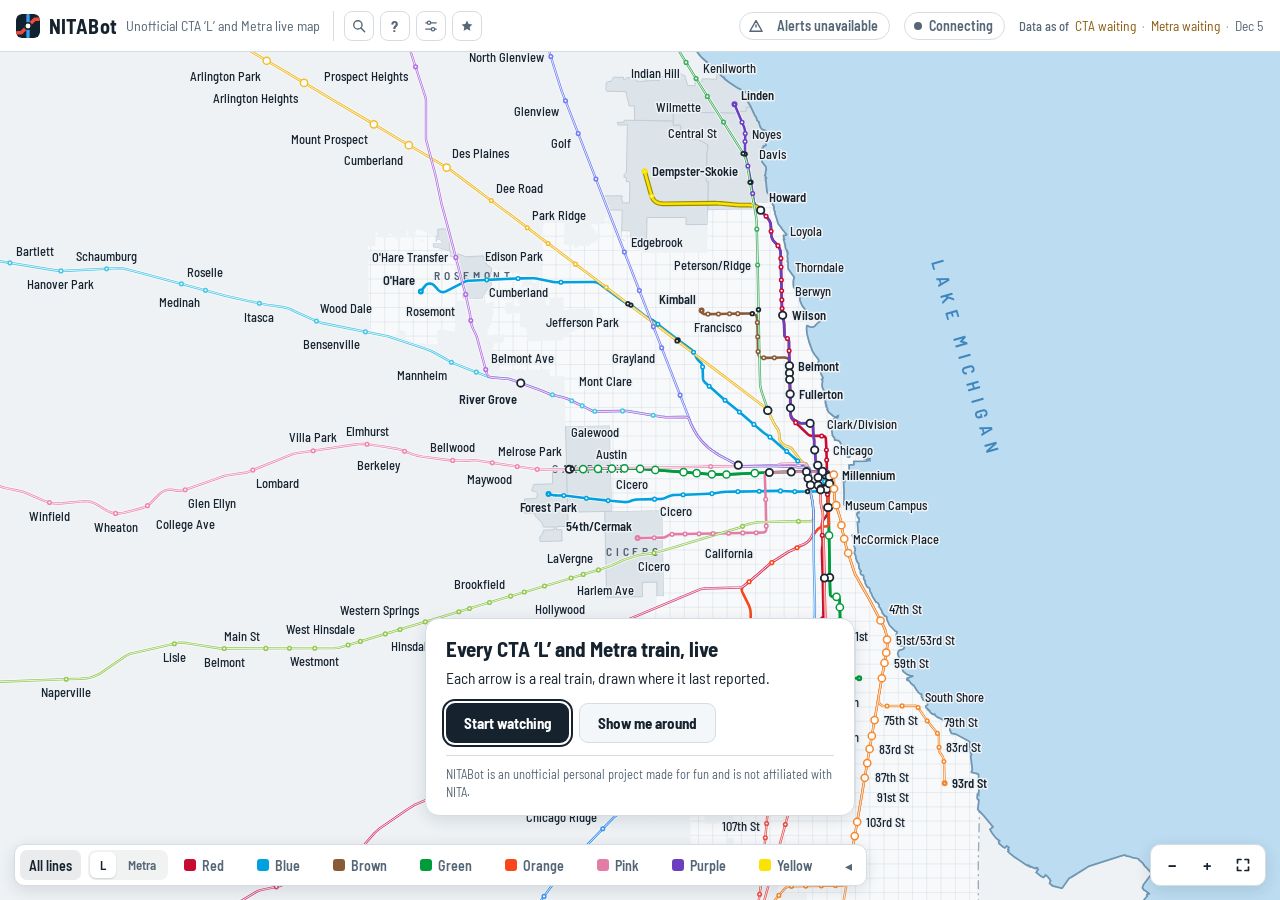
==== commit cf2f6a18: "Improve cute trains: Metra consist, 'L' pair, bending cars, puffs - Metra: locomotive plus two bilev" ====
--- a/index.html
+++ b/index.html
@@ -668,6 +668,16 @@
 /* cute trains: a small train seen from above, in the line's colour with a shiny roof and headlight; it sways gently only while really moving */
 .train .car{display:none}
 body.cute .train.known .car{display:inline} body.cute .train .body.arrow,body.cute .train .case.a{display:none!important}
+/* the rest of a cute train (the pair's second car, Metra's coaches): shown only close in, and only while the direction is known */
+.train .tcar{display:none}
+body.cute .train.known:not(.solo) .tcar{display:inline}
+/* a small puff as a train pulls into a station, and a soft glow on the one you picked. cx, cy, r and fill-opacity animate in the
+   normal paint (no transform or opacity animation, see the ping note below) */
+.train .pf{fill:#fff;fill-opacity:0;stroke:none;display:none}
+body.cute .train.known.puffing .pf{display:inline;animation:puff 1s ease-out both}
+.train .pfb{animation-delay:.12s!important}.train .pfc{animation-delay:.24s!important}
+@keyframes puff{0%{cx:-4px;cy:-3px;r:1.4px;fill-opacity:0}18%{fill-opacity:.8}100%{cx:-9px;cy:-15px;r:5px;fill-opacity:0}}
+body.cute .train.sel .glow{opacity:.3}
 .car .shell{fill:#D7DDE3;stroke:var(--bg);stroke-width:1.3;stroke-linejoin:round}
 :root[data-theme="light"] .car .shell{fill:#C9D1D9}
 .car .win{fill:#26384A} .car .lamp{fill:#FFE7A3} .car .door{fill:#B9C2CB}
@@ -1853,31 +1863,63 @@
   el("circle",{class:"glow",r:10,fill:L.color},g);
   el("circle",{class:"halo",r:16},g);
   el("circle",{class:"ring",r:7,stroke:L.color},g);
+  for(const n of["a","b","c"])el("circle",{class:"pf pf"+n,r:1.5},g);                       // arrival puffs (cute trains)
   const inner=el("g",{},g);
   el("path",{class:"case a",d:"M12.5,0 L-7,8 L-3.2,0 L-7,-8 Z"},inner);                  // a band in the land colour, so the train lifts off its own line
   const arrow=el("path",{class:"body arrow",d:"M12.5,0 L-7,8 L-3.2,0 L-7,-8 Z",fill:L.color},inner);
 
-  // A CTA 7000-series car, seen from above, facing +x: brushed stainless with ribbed sides, a blue cab end with a
-  // black windshield and pink-ringed headlights, and AC units on the roof. Real cars don't carry their line's colour;
-  // here a thin stripe down each side does, so the lines stay easy to tell apart.
+  // Cute trains are a short consist seen from above, facing +x. The 'L' is a married pair of stainless cars (a blue cab
+  // at each end); Metra is a locomotive and two bilevel coaches in neutral silver (no Metra marks). Either way the
+  // line's colour is a thin stripe down each side so the lines stay easy to tell apart. The lead car is `carFlip > cb`;
+  // the rest follow the track behind it (main.js), so a train bends round a curve instead of staying a rigid block.
   if(!window.__cg){window.__cg=1;
-    const steel=el("linearGradient",{id:"cta-steel",x1:0,y1:0,x2:0,y2:1},defs);
-    for(const[o,c]of[[0,"#8E99A3"],[.18,"#D9DFE4"],[.5,"#F2F5F7"],[.82,"#C9D0D6"],[1,"#7F8A94"]])el("stop",{offset:o,"stop-color":c},steel);
-    const blue=el("linearGradient",{id:"cta-blue",x1:0,y1:0,x2:0,y2:1},defs);
-    for(const[o,c]of[[0,"#0B4FA8"],[.5,"#2F86E6"],[1,"#0A4596"]])el("stop",{offset:o,"stop-color":c},blue)}
+    const grad=(id,stops)=>{const gr=el("linearGradient",{id,x1:0,y1:0,x2:0,y2:1},defs);for(const[o,c]of stops)el("stop",{offset:o,"stop-color":c},gr)};
+    grad("cta-steel",[[0,"#8E99A3"],[.18,"#D9DFE4"],[.5,"#F2F5F7"],[.82,"#C9D0D6"],[1,"#7F8A94"]]);
+    grad("cta-blue",[[0,"#0B4FA8"],[.5,"#2F86E6"],[1,"#0A4596"]]);
+    grad("mt-silver",[[0,"#848F99"],[.2,"#CBD2D8"],[.5,"#E6EAED"],[.8,"#B9C1C8"],[1,"#78838D"]]);
+    grad("mt-loco",[[0,"#59646E"],[.25,"#9AA5AF"],[.5,"#B8C1C9"],[.75,"#8E9AA5"],[1,"#505B65"]])}
+  const METRA=L.sys==="metra";
+  function ctaCar(cb,beam){
+    if(beam)el("path",{d:"M15.5,0 L27,-4.2 L27,4.2 Z",fill:"#FFE7A3",opacity:.16},cb);                                // headlight beam
+    el("path",{d:"M-13,-4.6 L12.4,-4.6 Q15.4,-4.6 15.6,-2.2 L15.6,2.2 Q15.4,4.6 12.4,4.6 L-13,4.6 Q-14.6,4.6 -14.6,3 L-14.6,-3 Q-14.6,-4.6 -13,-4.6 Z",
+      fill:"url(#cta-steel)",stroke:"var(--bg)","stroke-width":1.1,"stroke-linejoin":"round"},cb);                      // stainless body, squared off like the 7000s
+    for(const y of[-4.3,3.2])el("rect",{x:-13.2,y,width:23.4,height:1.1,rx:.55,fill:L.color},cb);                        // the line's colour, down each side
+    el("path",{d:"M-12.6,-2.9H9.4M-12.6,2.9H9.4",stroke:"#9AA5AF","stroke-width":.35,fill:"none"},cb);                   // ribbed stainless edges
+    for(const x of[-10.4,-1.6])el("rect",{x,y:-1.9,width:5.4,height:3.8,rx:.8,fill:"#6E7A85"},cb);                      // roof AC units
+    el("path",{d:"M-9.6,-.9h3.8M-9.6,.9h3.8M-.8,-.9h3.8M-.8,.9h3.8",stroke:"#9AA5AF","stroke-width":.35},cb);
+    el("path",{d:"M-13.6,-2.6 L-13.6,2.6",stroke:"#56626D","stroke-width":1.2,"stroke-linecap":"round"},cb);            // the gangway end between the cars
+    el("path",{d:"M10.2,-4.6 L12.4,-4.6 Q15.4,-4.6 15.6,-2.2 L15.6,2.2 Q15.4,4.6 12.4,4.6 L10.2,4.6 Z",fill:"url(#cta-blue)"},cb);   // blue cab end
+    el("path",{d:"M13.2,-2.8 Q14.6,-2.4 14.7,0 Q14.6,2.4 13.2,2.8",stroke:"#0B1118","stroke-width":1.4,fill:"none","stroke-linecap":"round"},cb);  // windshield
+    for(const y of[-3.4,3.4])el("circle",{cx:14.8,cy:y,r:.75,fill:"#FF5A6E",stroke:"#FFC2CC","stroke-width":.35},cb)}  // headlights (tail lights on the rear car)
+  function metraLoco(cb){
+    el("path",{d:"M15.5,0 L27,-4.2 L27,4.2 Z",fill:"#FFF3C2",opacity:.16},cb);
+    el("path",{d:"M-15,-4.5 L12,-4.5 Q15.6,-4.5 15.8,-2 L15.8,2 Q15.6,4.5 12,4.5 L-15,4.5 Q-15.8,4.5 -15.8,3.6 L-15.8,-3.6 Q-15.8,-4.5 -15,-4.5 Z",
+      fill:"url(#mt-loco)",stroke:"var(--bg)","stroke-width":1.1,"stroke-linejoin":"round"},cb);                        // a diesel locomotive, narrower at the nose
+    for(const y of[-4.2,3.2])el("rect",{x:-14.6,y,width:25,height:1,rx:.5,fill:L.color},cb);                              // the line's colour, down each side
+    el("rect",{x:-12.4,y:-2.6,width:12.6,height:5.2,rx:1.2,fill:"#47525C"},cb);                                          // engine hood
+    for(const x of[-9.6,-5.4,-1.2])el("circle",{cx:x,cy:0,r:1.55,fill:"#2A333B",stroke:"#6E7A85","stroke-width":.35},cb);   // roof fans
+    el("path",{d:"M3.4,-4.3V4.3",stroke:"#6E7A85","stroke-width":.4},cb);
+    el("path",{d:"M5.6,-4.5 L12,-4.5 Q15.6,-4.5 15.8,-2 L15.8,2 Q15.6,4.5 12,4.5 L5.6,4.5 Z",fill:"#3A444D"},cb);       // cab
+    el("path",{d:"M12.2,-3 Q14.6,-2.5 14.7,0 Q14.6,2.5 12.2,3",stroke:"#0B1118","stroke-width":1.5,fill:"none","stroke-linecap":"round"},cb);  // windshield
+    for(const y of[-3.5,3.5])el("circle",{cx:15,cy:y,r:.8,fill:"#FFF3C2",stroke:"#FFFFFF","stroke-width":.35},cb)}      // headlights
+  function metraCoach(cb){
+    el("rect",{x:-15.8,y:-4.4,width:31.6,height:8.8,rx:1.6,fill:"url(#mt-silver)",stroke:"var(--bg)","stroke-width":1.1},cb);   // a bilevel coach
+    for(const y of[-4.1,3.1])el("rect",{x:-15,y,width:30,height:1,rx:.5,fill:L.color},cb);                                // the line's colour, down each side
+    el("path",{d:"M-14,0H14",stroke:"#EEF1F3","stroke-width":1.6,"stroke-linecap":"round",opacity:.9},cb);                // the curved roof's highlight
+    el("path",{d:"M-14,-2.4H14M-14,2.4H14",stroke:"#8E9AA5","stroke-width":.35},cb);                                      // upper-level window line
+    for(let x=-12;x<=12;x+=4)el("path",{d:`M${x},-3.3v.9M${x},2.4v.9`,stroke:"#3A4652","stroke-width":.7,"stroke-linecap":"round"},cb);   // windows
+    for(const x of[-15.2,15.2])el("rect",{x:x-.5,y:-2.4,width:1,height:4.8,rx:.4,fill:"#56626D"},cb)}                    // gangways
   const carFlip=el("g",{class:"car"},inner),cz=el("g",{},carFlip);
-  el("rect",{x:-13.6,y:-3.6,width:29,height:9.2,rx:3,fill:"#000",opacity:.22},cz);                                     // shadow underneath
+  el("rect",{x:-13.6,y:-3.6,width:METRA?32:29,height:9.2,rx:3,fill:"#000",opacity:.22},cz);                           // shadow underneath
   const cb=el("g",{class:"cb"},cz);
-  el("path",{d:"M15.5,0 L27,-4.2 L27,4.2 Z",fill:"#FFE7A3",opacity:.16},cb);                                         // headlight beam
-  el("path",{d:"M-13,-4.6 L12.4,-4.6 Q15.4,-4.6 15.6,-2.2 L15.6,2.2 Q15.4,4.6 12.4,4.6 L-13,4.6 Q-14.6,4.6 -14.6,3 L-14.6,-3 Q-14.6,-4.6 -13,-4.6 Z",
-    fill:"url(#cta-steel)",stroke:"var(--bg)","stroke-width":1.1,"stroke-linejoin":"round"},cb);                        // stainless body, squared off like the 7000s
-  for(const y of[-4.3,3.2])el("rect",{x:-13.2,y,width:23.4,height:1.1,rx:.55,fill:L.color},cb);                          // the line's colour, down each side
-  el("path",{d:"M-12.6,-2.9H9.4M-12.6,2.9H9.4",stroke:"#9AA5AF","stroke-width":.35,fill:"none"},cb);                     // ribbed stainless edges
-  for(const x of[-10.4,-1.6])el("rect",{x,y:-1.9,width:5.4,height:3.8,rx:.8,fill:"#6E7A85"},cb);                        // roof AC units
-  el("path",{d:"M-9.6,-.9h3.8M-9.6,.9h3.8M-.8,-.9h3.8M-.8,.9h3.8",stroke:"#9AA5AF","stroke-width":.35},cb);
-  el("path",{d:"M10.2,-4.6 L12.4,-4.6 Q15.4,-4.6 15.6,-2.2 L15.6,2.2 Q15.4,4.6 12.4,4.6 L10.2,4.6 Z",fill:"url(#cta-blue)"},cb);   // blue cab end
-  el("path",{d:"M13.2,-2.8 Q14.6,-2.4 14.7,0 Q14.6,2.4 13.2,2.8",stroke:"#0B1118","stroke-width":1.4,fill:"none","stroke-linecap":"round"},cb);  // windshield
-  for(const y of[-3.4,3.4])el("circle",{cx:14.8,cy:y,r:.75,fill:"#FF5A6E",stroke:"#FFC2CC","stroke-width":.35},cb);    // headlights
+  METRA?metraLoco(cb):ctaCar(cb,true);
+  // the rest of the train, drawn behind the lead and positioned along the track every frame (cute trains only)
+  const offs=METRA?[31.8,63.6]:[30.8],tcars=[];
+  offs.forEach((o,i)=>{const tg0=el("g",{class:"tcar"},g);g.insertBefore(tg0,inner);
+    const tcb=el("g",{},tg0),sh=el("rect",{x:-14.6,y:-3.6,width:31,height:9.2,rx:3,fill:"#000",opacity:.22},tcb);
+    const body=el("g",{},tcb);
+    if(METRA)metraCoach(body);else{const m=el("g",{transform:"scale(-1,1)"},body);ctaCar(m,false)}                    // the pair's second cab faces backwards
+    tcars.push({g:tg0,cb:tcb,off:o})});
   el("circle",{class:"case d",r:6.2},g);
   const dot=el("circle",{class:"body",r:6.2,fill:L.color},g);
   el("circle",{class:"hit",r:18},g);
@@ -1887,7 +1929,7 @@
     el("stop",{offset:0,style:`stop-color:${col};stop-opacity:0`},gr);el("stop",{offset:1,style:`stop-color:${col};stop-opacity:${a}`},gr);return gr};
   const gh=mkGrad(uid+"h",L.color,.8),gc=mkGrad(uid+"c","#FFFFFF",.95);
   const band=el("path",{class:"tband",stroke:`url(#${uid}h)`},tg),core=el("path",{class:"tcore",stroke:`url(#${uid}c)`},tg);
-  return{g,inner,arrow,dot,carFlip,cb,phase:Math.random()*6.3,trail:{g:tg,band,core,grads:[gh,gc]},hist:[],histRi:-1}}
+  return{g,inner,arrow,dot,carFlip,cb,tcars,phase:Math.random()*6.3,trail:{g:tg,band,core,grads:[gh,gc]},hist:[],histRi:-1}}
 let trailUid=0;
 const TRAIL_MS=90000,TRAIL_MAX_PX=150;
 function drawTrail(t,r,p,now,k){
@@ -3429,7 +3471,7 @@
   // trains shrink when you zoom out (so the whole map isn't buried under them) and reach full size ~3 zoom steps in
   const ambT=document.body.classList.contains("ambient")?1.4:1;   // ambient: the trains are what you watch from across the room
   if(ambK!==ambT){ambK=reduceMotion()?ambT:ambK+(ambT-ambK)*Math.min(1,dt*2.2);if(Math.abs(ambT-ambK)<.004)ambK=ambT}
-  const zf=Math.log2(Math.max(1,FIT_W/vb.w)),tsz=(cuteTrains?Math.min(1,.6+.4*zf/3):Math.min(1,.75+.25*zf/3))*ambK,ks=k*tsz;
+  const zf=Math.log2(Math.max(1,FIT_W/vb.w)),tszB=cuteTrains?Math.min(1,.6+.4*zf/3):Math.min(1,.75+.25*zf/3),tsz=tszB*ambK,ks=k*tsz,solo=tszB<.8;   // zoomed far out a cute train is one car: the rest would only smear
   for(const t of trains){
     const r=t.L.routes[t.ri],s=curS(t,now),p=poseAt(r,s);t.shown=[p.x,p.y];
     const stale=sNow-t.updated>STALE_AFTER;
@@ -3442,14 +3484,28 @@
     const known=t.dirSign!==0;
     if(t.known!==known){t.known=known;t.arrow.style.display=known?"":"none";t.dot.style.display=known?"none":"";t.g.classList.toggle("known",known)}
     if(cuteTrains){const roll=known&&!stale&&now-t.segT0<t.segDur&&Math.abs(t.segTo-t.segFrom)>.01&&!t.dwell&&!reduceMotion();   // it sways only while it's really moving
-      if(roll!==t.roll){t.roll=roll;t.g.classList.toggle("roll",roll);if(!roll&&t.cb)t.cb.removeAttribute("transform")}
-      if(roll&&t.cb){const c=`translate(0 ${(.25*Math.sin(now/45+t.phase)).toFixed(2)})`;if(c!==t.cbt){t.cbt=c;t.cb.setAttribute("transform",c)}}}   // an attribute, not a CSS animation (see the ping note in styles.css)
+      if(roll!==t.roll){t.roll=roll;t.g.classList.toggle("roll",roll)}
+      t.mv=(t.mv||0)+((roll?1:0)-(t.mv||0))*(1-Math.exp(-dt/.35));if(t.mv<.02&&!roll)t.mv=0;   // eases in and out, so it settles as it stops at a station
+      const sw=t.mv?`translate(0 ${(.25*t.mv*Math.sin(now/45+t.phase)).toFixed(2)})`:"";
+      if(sw!==t.cbt){t.cbt=sw;sw?t.cb.setAttribute("transform",sw):t.cb.removeAttribute("transform")}   // an attribute, not a CSS animation (see the ping note in styles.css)
+      if(t.known&&t.dwell&&!t.wasDwell&&!stale&&!reduceMotion()&&now-(t.puffT||0)>4000){t.puffT=now;t.g.classList.add("puffing");clearTimeout(t.puffTO);t.puffTO=setTimeout(()=>t.g.classList.remove("puffing"),1000)}   // a little puff as it pulls in
+      t.wasDwell=t.dwell;
+      if(solo!==t.solo){t.solo=solo;t.g.classList.toggle("solo",solo)}}
     const tf=`translate(${p.x.toFixed(2)},${p.y.toFixed(2)}) scale(${ks.toFixed(4)})`;if(tf!==t.tf){t.tf=tf;t.g.setAttribute("transform",tf)}
     if(known){const want=(t.dirSign<0?p.ang+Math.PI:p.ang)*180/Math.PI;
       if(t.rot==null||reduceMotion())t.rot=want;else{let d=((want-t.rot)%360+540)%360-180;t.rot+=Math.abs(d)<.3?d:d*(1-Math.exp(-dt/.09))}  // turn at bends over ~0.15 s
       const rs=`rotate(${t.rot.toFixed(1)})`;if(rs!==t.rs){t.rs=rs;t.inner.setAttribute("transform",rs)}
       if(false){const c=0,flip=false;   // (seen from above, so it never needs flipping)   // keep the wheels on the bottom
         if(flip!==t.flip){t.flip=flip;t.carFlip.setAttribute("transform",flip?"scale(1,-1)":"")}}}
+    if(cuteTrains&&known&&!solo&&t.tcars){const sg=t.dirSign,tot=r.ac[r.ac.length-1];   // the cars behind follow the track, so the train bends round curves
+      for(let i=0;i<t.tcars.length;i++){const tc=t.tcars[i],dB=p.d-sg*tc.off*ks,on=dB>=0&&dB<=tot;
+        if(on!==tc.on){tc.on=on;tc.g.style.display=on?"":"none"}
+        if(!on)continue;
+        const q=alongOff(r,dB),ang=angAt(r,segAt(r.ac,dB)),deg=((sg<0?ang+Math.PI:ang)*180/Math.PI).toFixed(1);
+        const tf2=`translate(${((q[0]-p.x)/ks).toFixed(2)},${((q[1]-p.y)/ks).toFixed(2)}) rotate(${deg})`;
+        if(tf2!==tc.tf){tc.tf=tf2;tc.g.setAttribute("transform",tf2)}
+        const sw2=t.mv?`translate(0 ${(.25*t.mv*Math.sin(now/45+t.phase+(i+1)*.9)).toFixed(2)})`:"";
+        if(sw2!==tc.sw){tc.sw=sw2;sw2?tc.cb.setAttribute("transform",sw2):tc.cb.removeAttribute("transform")}}}
     const a=`${t.L.name} train${trainLabel(t)?", "+trainLabel(t).toLowerCase():""}, ${dirText(t)}${t.stale?", position out of date":t.held?", position being checked":""}`;
     if(a!==t.a11y){t.a11y=a;t.g.firstChild.textContent=a}
   }
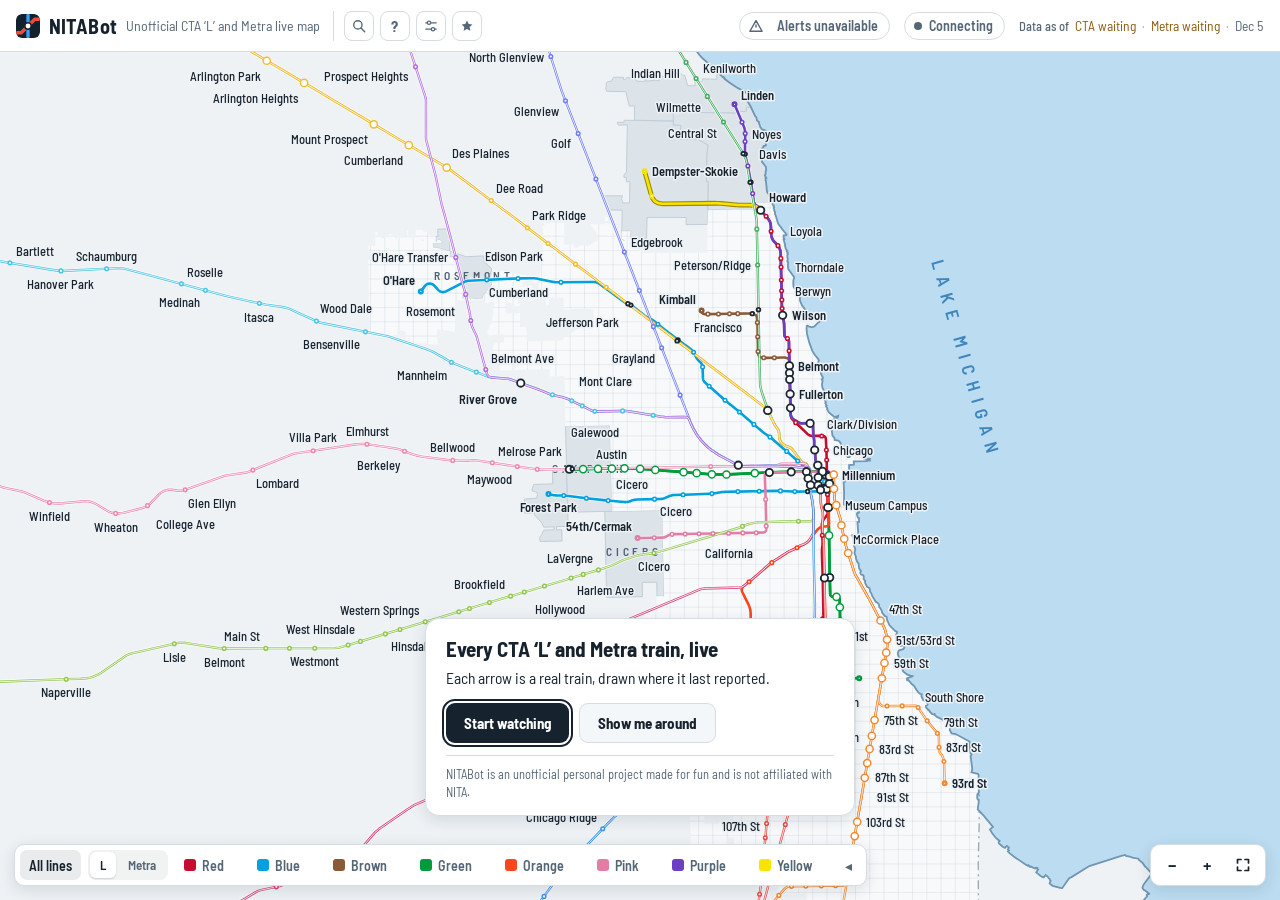
==== commit 673db92f: "Add dashboard mode (?dashboard) for Desk Glance index.html?dashboard is NITABot framed inside Desk G" ====
--- a/index.html
+++ b/index.html
@@ -836,6 +836,11 @@
 #satcred[hidden]{display:none}
 @media (max-width:760px){#satcred{left:10px;transform:none;bottom:calc(116px + env(safe-area-inset-bottom,0px))}}
 @media (max-width:360px){#satBtn{display:none}}
+/* dashboard mode (?dashboard, see core/dashboard.js): the map alone; Desk Glance draws its own card */
+body.dash .top,body.dash .console,body.dash .zoom,body.dash #board,body.dash #fstrip,body.dash #ridecap,body.dash #card,
+body.dash #spop,body.dash #notice,body.dash #sndnote,body.dash #tip,body.dash #mbanner,body.dash #apanel,body.dash #sndmenu,
+body.dash #search,body.dash #intro,body.dash #introVeil,body.dash #welcome,body.dash #hint,body.dash #satcred{display:none!important}
+body.dash{cursor:none}
 </style>
 </head>
 <body>
@@ -951,6 +956,9 @@
 const $=id=>document.getElementById(id);
 const el=(t,a={},p)=>{const e=document.createElementNS(NS,t);for(const k in a)e.setAttribute(k,a[k]);if(p)p.appendChild(e);return e};
 const WORKER_URL="https://transit-aquarium.edawk10.workers.dev";
+// ?dashboard: NITABot framed inside Desk Glance (a desk display). Metra only, no controls, no welcome, no sound;
+// the frame asks for a train of the moment each time its slide comes up. See core/dashboard.js.
+const DASH=new URLSearchParams(location.search).has("dashboard");
 
 /* =====================================================================
    NETWORK DATA
@@ -1322,7 +1330,7 @@
   const to=t==="dark"?"light":"dark";                         // the icon shows what it switches TO
   themeBtn.setAttribute("aria-label",`Switch to ${to} mode`);themeBtn.title=`Switch to ${to} mode (T)`;
 }
-setTheme(matchMedia&&matchMedia("(prefers-color-scheme: light)").matches?"light":"dark");
+setTheme(!DASH&&matchMedia&&matchMedia("(prefers-color-scheme: light)").matches?"light":"dark");   // dashboard: always dark, to match Desk Glance
 themeBtn.onclick=e=>{if(e)e.stopPropagation();const next=document.documentElement.dataset.theme==="dark"?"light":"dark";
   if(document.startViewTransition&&!reduceMotion())document.startViewTransition(()=>setTheme(next));else setTheme(next)};
 /* ---- ambient sound ----
@@ -1338,6 +1346,7 @@
 try{const v=localStorage.getItem(SND_KEY);if(SND_MODES.includes(v))sndMode=v;
   const l=localStorage.getItem(SND_KEY+"Last");if(SND_MODES.includes(l)&&l!=="off")sndLast=l}catch(_){}
 if(sndMode!=="off")sndLast=sndMode;
+if(DASH)sndMode="off";                                   // dashboard: silent (not saved, so the normal site keeps its sound)
 let sndOn=sndMode!=="off",actx=null,duckG=null,voG=null,bus={},pingIn=null,bubbleTO=0,waterBands=[],waterTO=0;
 function buildNoise(ctx){
   const sr=ctx.sampleRate,n=Math.floor(sr*12),fade=Math.floor(sr*1.5),raw=new Float32Array(n+fade);
@@ -1559,6 +1568,7 @@
 function hintMark(k){try{const a=hintList();if(!a.includes(k)){a.push(k);localStorage.setItem(HINT_KEY,JSON.stringify(a))}}catch(_){}}
 function hideHint(){if(!hintNow)return;const h=hintNow;hintNow=null;clearTimeout(h.t);clearInterval(h.iv);hintEl.classList.remove("on");if(h.onHide)h.onHide()}
 function showHint(html,at,o={}){
+  if(DASH)return;
   if(!o.force&&(!onboarding()||(o.key&&hintList().includes(o.key))))return;
   if(welcomeOpen||introOpen||document.body.classList.contains("ambient")||document.body.classList.contains("chasing"))return;
   if(o.key)hintMark(o.key);hideHint();
@@ -1575,7 +1585,7 @@
 hintEl.addEventListener("click",e=>{if(e.target.closest(".hx"))return;const h=hintNow;if(h&&h.onClick){hideHint();h.onClick()}});
 hintEl.addEventListener("pointerdown",e=>e.stopPropagation());
 addEventListener("pointerdown",e=>{if(hintNow&&!e.target.closest("#hint"))hideHint()},true);   // any tap elsewhere: they've moved on
-if(!store.get())setTimeout(openWelcome,350);
+if(!store.get()&&!DASH)setTimeout(openWelcome,350);
 $("zin").onclick=()=>zoomBy(1/1.4);$("zout").onclick=()=>zoomBy(1.4);$("fit").onclick=resetView;
 let resizeT=0;
 addEventListener("resize",()=>{clearTimeout(resizeT);resizeT=setTimeout(()=>{
@@ -2984,7 +2994,7 @@
 const easeIO=k=>k<.5?4*k*k*k:1-Math.pow(-2*k+2,3)/2;
 const angDiff=(a,b)=>{let d=(b-a)%(2*Math.PI);if(d>Math.PI)d-=2*Math.PI;if(d<-Math.PI)d+=2*Math.PI;return d};
 const lerpVB=(a,b,k)=>({x:a.x+(b.x-a.x)*k,y:a.y+(b.y-a.y)*k,w:a.w+(b.w-a.w)*k,h:a.h+(b.h-a.h)*k});
-function chaseOk(t){return t&&!t.gone&&!t.stale&&!t.held&&!t.hidden&&t.dirSign!==0&&t.rot!=null&&(!focusKey||t.L.key===focusKey)}
+function chaseOk(t){return t&&!t.gone&&!t.stale&&!t.held&&!t.hidden&&t.dirSign!==0&&t.rot!=null&&(!focusKey||t.L.key===focusKey)&&(!DASH||t.L.sys==="metra")}
 function pickChaseTrain(){const c=trains.filter(chaseOk);if(!c.length)return null;
   const moving=c.filter(t=>Math.abs(t.segTo-t.segFrom)>.05),pool=(moving.length?moving:c).filter(t=>t!==chaseLast||c.length===1);
   return pool[Math.floor(Math.random()*pool.length)]}
@@ -3127,7 +3137,7 @@
 function ciStop(){VO.gen++;for(const x of VO.srcs)try{x.stop()}catch(_){}VO.srcs=[];for(const x of VO.timers)clearTimeout(x);VO.timers=[];
   if(duckG&&actx){const t=actx.currentTime;duckG.gain.cancelScheduledValues(t);duckG.gain.setTargetAtTime(1,t,.4)}}
 async function ciSay(kind,t){
-  if(!ciOn||!t)return;
+  if(!ciOn||!t||DASH)return;
   const sys=t.L.sys,V=VOS[sys];
   const gen=++VO.gen;for(const x of VO.srcs)try{x.stop()}catch(_){}VO.srcs=[];for(const x of VO.timers)clearTimeout(x);VO.timers=[];
   await voManifest(sys);if(gen!==VO.gen)return;
@@ -3431,6 +3441,33 @@
   satCred.hidden=!satOn;satKey="";if(satOn)satFrame();labelsDirty=true}
 satBtn.addEventListener("click",()=>{satOn=!satOn;try{localStorage.setItem(SAT_KEY,satOn?"1":"0")}catch(_){}applySat()});
 addEventListener("keydown",e=>{if(e.target.closest&&e.target.closest("input,textarea"))return;if((e.key==="s"||e.key==="S")&&!e.metaKey&&!e.ctrlKey&&!e.altKey&&!introOpen)satBtn.click()});
+/* =====================================================================
+   DASHBOARD MODE (?dashboard): NITABot inside Desk Glance
+   Desk Glance, a desk display, frames this page as one slide of its slideshow. Only Metra rides
+   (the 'L' stays as a faint ghost); no controls, welcome, hints, sound or voice.
+   Each time that slide comes up, the frame sends {type:"nitabot:ride"}: the camera starts from the
+   whole map and swings in behind a new train of the moment (never the one before). Once a second
+   this page tells the frame what it's showing (line, train, destination, next stop, when Metra last
+   answered), so the frame can draw its own big card, say how fresh the data is, and skip the slide
+   when no Metra train can be ridden. Nothing else comes in; the normal site never runs this.
+   ===================================================================== */
+if(DASH){
+  document.body.classList.add("dash");
+  const say=m=>{try{parent.postMessage(Object.assign({source:"nitabot"},m),"*")}catch(_){}};
+  addEventListener("message",e=>{const d=e.data;if(!d||d.type!=="nitabot:ride")return;
+    if(chase)finishChase();
+    Object.assign(vb,fitAll());applyVB();updateMarkers();                 // straight from the whole map, flat
+    startRide(performance.now());
+    if(chase&&chase.t)chase.zf=.55});                                    // a bit closer than the site's own ride: read from across the room
+  setInterval(()=>{
+    const t=chase&&chase.t&&(chase.phase==="in"||chase.phase==="ride")?chase.t:null,v=t&&t.cta||{},sNow=serverNow();
+    say({type:"nitabot:state",
+      rideable:trains.filter(chaseOk).length,                             // Metra trains a ride could follow right now
+      metraOkAt:mLastOk||0,metraErr:mErr||"",
+      train:t?{line:t.L.code,name:t.L.name,color:t.L.color,label:trainLabel(t),dest:v.dest||"",next:v.next_sta||"",
+        etaMin:v.arrives_at?Math.max(0,Math.round((v.arrives_at-sNow)/60000)):null,
+        delayMin:v.delay!=null?Math.round(v.delay/60):null,ageMs:Math.max(0,sNow-t.updated)}:null})},1000);
+}
 applySat();
 /* =====================================================================
    MAIN LOOP
@@ -3448,7 +3485,7 @@
   if(need.length)done=Math.max(...need.map(q=>Math.max(Math.abs(q.xy[0]-cx)*2,Math.abs(q.xy[1]-cy)*2/r)))*1.04;   // a little margin: on screen, not on the edge
   return[Math.max(FIT_W*1.05,done*.7),done]}
 addEventListener("resize",()=>{ctaFadeAt=null;ctaK=-1});
-function ctaFadeK(){if(focusKey&&!isMetra(focusKey))return 0;if(!ctaFadeAt)ctaFadeAt=ctaFadeRange();
+function ctaFadeK(){if(DASH)return 1;if(focusKey&&!isMetra(focusKey))return 0;if(!ctaFadeAt)ctaFadeAt=ctaFadeRange();
   const[a,b]=ctaFadeAt;return Math.max(0,Math.min(1,(vb.w-a)/(b-a)))}
 function fadeCTA(){const k=+ctaFadeK().toFixed(3);if(k===ctaK)return;ctaK=k;const e=k*k*(3-2*k);
   const tr=(1-e*(1-CTA_GHOST)).toFixed(3),gone=(1-e).toFixed(3),off=e>.6;
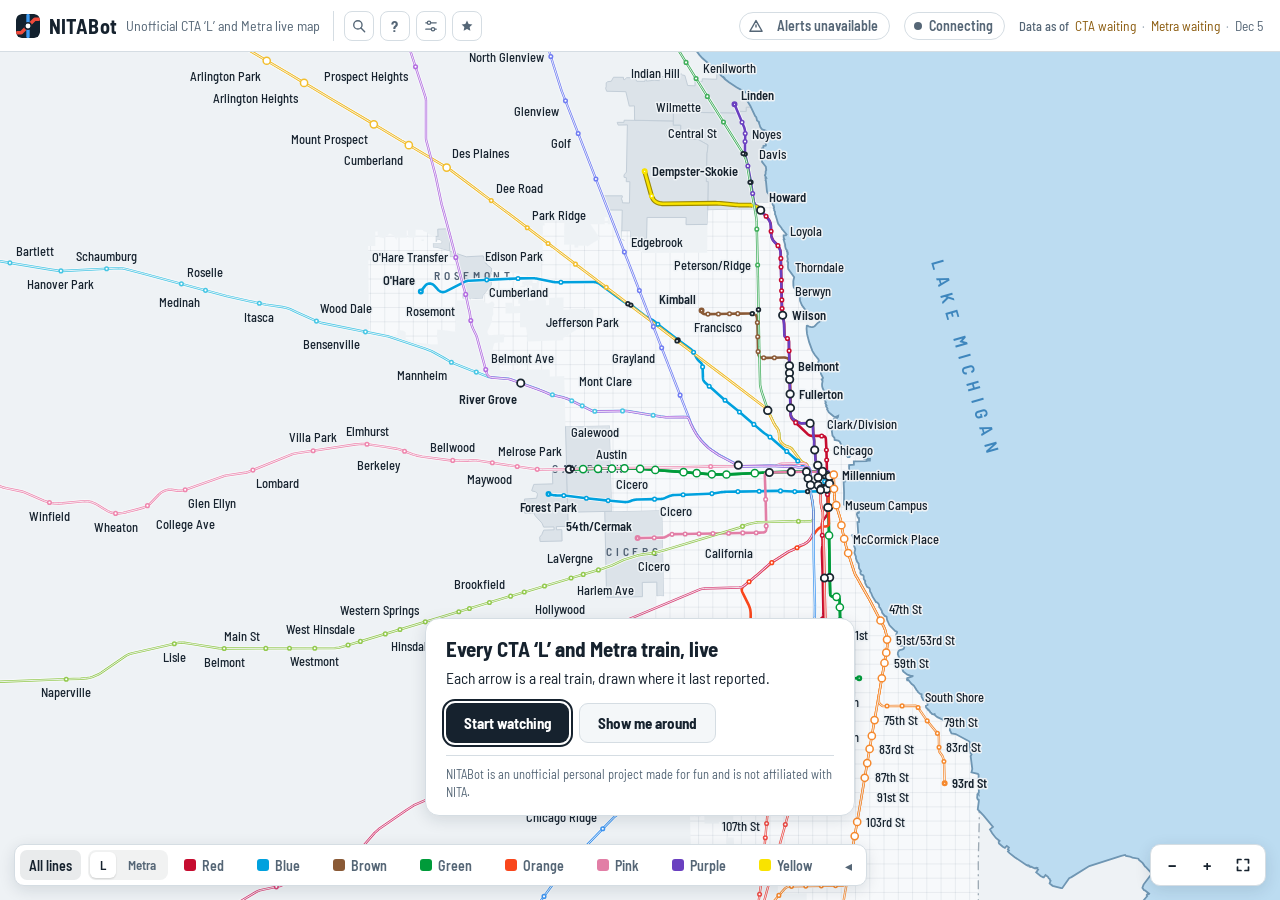
==== commit ba92d425: "Refresh CTA stations" ====
--- a/index.html
+++ b/index.html
@@ -970,7 +970,7 @@
      ds    each stop's distance along anc
      slot  where the line sits in a shared-track bundle on each piece of anc (0 = centre, ±0.5, ±1, ...)
    ===================================================================== */
-/*NET:BEGIN*/const NET={"note":"Generated by tools/build_layout.py from CTA's GTFS (data/stations.json), Metra's GTFS (data/metra.json), US Census TIGER (data/geo.json) and OpenStreetMap (data/ats.json).","world":{"x0":-1113.1,"y0":-1188.7,"x1":1696.7,"y1":2833.0},"home":{"x0":660.4,"y0":511.5,"x1":1552.3,"y1":1824.7},"box":{"x0":-1491.9,"y0":-1558.6,"x1":4973.0,"y1":3150.4},"transfers":[["MAINST","40270"],["EVANSTON","40050"],["LSS","40160"],["LSS","41340"],["IRVINGPK","40550"],["JEFFERSONP","41280"],["35TH","40190"],["35TH","41120"],["OAKPARK","40020"],["OTC","41160"],["CUS","40430"],["CUS","40040"],["RAVENSWOOD","40090"]],"walks":[["41660","40370"],["40560","40850"],["40070","40850"]],"proj":{"lat0":42.25,"lon0":-88.2,"k":30.0,"cos":0.7445446184192674},"lines":{"p":{"code":"Purple","name":"Purple Line","color":"#6A40C0","api":"Purple","routes":[{"st":["41050","41250","40400","40520","40050","40690","40270","40840","40900","40540","41320","41210","40530","41220","40660","40800","40710","40460","40380","41700","40680","40850","40160","40040","40730","40460"],"anc":[[1266.28,586.47],[1277.65,613.51],[1279.03,616.77],[1281.85,623.42],[1282.52,625.24],[1283.13,627.2],[1283.51,628.73],[1283.77,629.91],[1284.03,631.45],[1284.23,633.25],[1284.41,635.79],[1284.46,637.62],[1284.45,640.05],[1284.25,645.5],[1284.16,648.67],[1284.14,649.52],[1284.08,654.04],[1284.06,666.5],[1284.14,668.45],[1284.33,670.74],[1284.68,673.02],[1285.06,674.92],[1288.06,687.26],[1288.66,689.87],[1288.9,690.94],[1289.23,692.5],[1289.92,695.97],[1293.29,713.76],[1294.09,718.2],[1294.69,721.93],[1294.9,723.26],[1296.28,732.41],[1297.05,737.48],[1297.82,742.54],[1298.9,749.71],[1299.15,751.01],[1299.47,752.15],[1299.87,753.24],[1300.39,754.4],[1300.92,755.3],[1301.31,755.88],[1302.23,757.06],[1303.01,757.93],[1306.01,760.95],[1308.5,763.57],[1310.57,765.81],[1312.94,768.44],[1321.63,778.28],[1322.91,779.84],[1323.63,780.81],[1324.51,782.11],[1325.43,783.66],[1325.81,784.4],[1326.1,785.03],[1326.37,785.68],[1326.71,786.68],[1327.18,788.42],[1327.55,790.43],[1327.69,791.62],[1327.78,792.83],[1328.16,803.74],[1328.29,805.64],[1328.5,807.42],[1328.66,808.5],[1328.83,809.33],[1329.08,810.51],[1329.32,811.45],[1329.7,812.69],[1330.19,813.89],[1330.5,814.54],[1330.94,815.38],[1331.35,816.1],[1331.95,816.99],[1332.51,817.76],[1333.1,818.51],[1333.91,819.4],[1336.88,822.38],[1338.03,823.63],[1338.81,824.55],[1339.76,825.79],[1340.77,827.3],[1341.39,828.33],[1341.98,829.39],[1342.4,830.25],[1342.78,831.14],[1343.2,832.26],[1343.56,833.4],[1343.79,834.2],[1344.05,835.48],[1344.2,836.43],[1344.29,837.14],[1344.37,838.11],[1344.4,838.83],[1346.43,926.93],[1346.54,930.22],[1346.7,932.89],[1346.9,935.57],[1347.26,939.25],[1347.57,941.91],[1347.79,943.48],[1348.25,946.24],[1348.57,947.92],[1349.26,951.32],[1349.57,953.0],[1349.96,955.76],[1350.09,957.1],[1350.2,958.55],[1350.28,960.25],[1350.71,975.86],[1350.76,976.7],[1350.89,977.59],[1351.12,978.41],[1351.43,979.16],[1351.62,979.51],[1351.95,980.0],[1351.98,980.1],[1352.07,980.15],[1352.28,980.35],[1352.82,980.9],[1353.45,981.4],[1355.27,982.53],[1355.66,982.72],[1355.72,982.79],[1356.05,983.03],[1356.5,983.42],[1356.78,983.7],[1357.15,984.15],[1357.23,984.2],[1357.26,984.31],[1357.47,984.64],[1357.74,985.17],[1358.07,986.02],[1358.27,986.87],[1358.38,987.78],[1358.41,988.62],[1358.49,999.23],[1358.55,1002.64],[1358.68,1007.03],[1358.95,1012.86],[1359.04,1015.18],[1359.13,1017.98],[1359.17,1020.79],[1359.18,1023.1],[1359.2,1027.88],[1359.21,1028.73],[1359.27,1032.51],[1359.48,1041.22],[1359.52,1042.81],[1359.78,1052.22],[1360.3,1071.59],[1360.44,1076.71],[1360.58,1081.83],[1360.96,1095.08],[1361.11,1100.2],[1361.24,1104.96],[1361.39,1110.19],[1361.49,1111.38],[1361.6,1112.08],[1361.74,1112.76],[1361.99,1113.64],[1362.3,1114.49],[1362.33,1114.6],[1362.39,1114.7],[1362.79,1115.52],[1363.12,1116.11],[1363.63,1116.88],[1364.2,1117.63],[1364.67,1118.17],[1365.52,1119.0],[1366.07,1119.46],[1366.82,1120.04],[1367.4,1120.44],[1367.99,1120.82],[1368.69,1121.23],[1369.32,1121.52],[1370.49,1122.18],[1371.24,1122.64],[1372.02,1123.19],[1372.55,1123.52],[1372.94,1123.71],[1374.13,1124.36],[1375.61,1125.08],[1375.7,1125.14],[1375.8,1125.16],[1376.55,1125.49],[1377.0,1125.71],[1377.59,1125.91],[1378.44,1126.11],[1379.34,1126.21],[1380.17,1126.24],[1388.92,1126.16],[1390.02,1126.15],[1391.48,1126.19],[1392.7,1126.26],[1394.14,1126.38],[1394.71,1126.46],[1395.34,1126.61],[1395.93,1126.8],[1396.46,1127.05],[1396.94,1127.35],[1397.24,1127.58],[1397.64,1127.97],[1397.72,1128.02],[1398.19,1128.63],[1398.48,1129.14],[1398.72,1129.69],[1398.91,1130.29],[1399.05,1130.93],[1399.14,1131.61],[1399.66,1144.45],[1399.74,1145.78],[1399.93,1147.46],[1400.33,1149.91],[1400.75,1152.8],[1401.0,1154.67],[1401.09,1155.62],[1401.17,1157.31],[1401.07,1164.54],[1401.09,1165.26],[1401.13,1165.98],[1401.21,1166.68],[1401.57,1169.19],[1401.94,1171.46],[1402.03,1172.03],[1402.48,1174.43],[1402.6,1175.38],[1402.69,1176.47],[1403.28,1187.32],[1403.42,1188.5],[1403.62,1189.4],[1403.96,1190.47],[1404.44,1191.57],[1404.47,1191.68],[1405.06,1192.97],[1405.98,1194.91],[1406.29,1195.6],[1406.45,1195.89],[1406.71,1196.49],[1406.98,1197.22],[1407.25,1198.44],[1407.4,1199.49],[1407.54,1201.19],[1407.63,1202.78],[1407.65,1203.15],[1407.76,1204.06],[1407.9,1204.68],[1408.03,1205.06],[1408.17,1205.42],[1408.43,1205.92],[1408.74,1206.37],[1408.98,1206.63],[1409.01,1206.73],[1409.11,1206.76],[1409.38,1206.99],[1409.67,1207.19],[1409.98,1207.37],[1410.32,1207.53],[1410.6,1207.61],[1411.16,1207.78],[1411.76,1207.9],[1412.64,1207.98],[1412.99,1207.99],[1415.14,1207.99],[1421.97,1207.99],[1422.64,1208.03],[1423.57,1208.18],[1424.14,1208.35],[1424.64,1208.57],[1425.1,1208.84],[1425.5,1209.17],[1425.6,1209.2],[1425.63,1209.3],[1425.85,1209.56],[1426.05,1209.84],[1426.31,1210.32],[1426.46,1210.66],[1426.63,1211.22],[1426.77,1212.15],[1426.82,1212.83],[1426.82,1216.23],[1426.82,1220.99],[1426.82,1223.61],[1426.82,1228.73],[1426.82,1232.02],[1426.8,1232.84],[1426.68,1233.8],[1426.59,1234.19],[1426.47,1234.56],[1426.33,1234.91],[1426.07,1235.39],[1425.87,1235.67],[1425.65,1235.94],[1425.62,1236.03],[1425.44,1236.09],[1425.18,1236.31],[1424.91,1236.51],[1424.61,1236.69],[1424.28,1236.84],[1423.75,1237.02],[1423.17,1237.16],[1422.54,1237.24],[1421.85,1237.27],[1418.07,1237.27],[1416.64,1237.27],[1412.86,1237.27],[1412.18,1237.24],[1411.75,1237.19],[1411.15,1237.07],[1410.43,1236.84],[1410.11,1236.68],[1409.81,1236.51],[1409.53,1236.31],[1409.28,1236.08],[1409.1,1236.02],[1409.07,1235.93],[1408.74,1235.53],[1408.31,1234.65],[1408.13,1234.11],[1408.0,1233.53],[1407.95,1233.11],[1407.9,1232.43],[1407.9,1231.22],[1407.9,1226.09],[1407.9,1223.09],[1407.9,1217.97],[1407.9,1213.21],[1407.89,1210.78],[1407.84,1207.97],[1407.66,1203.22],[1407.64,1202.85],[1407.35,1197.25]],"ds":[0.0,32.88,52.8,66.54,87.76,108.49,136.23,155.73,188.38,376.66,465.23,477.72,488.72,513.22,536.72,587.28,635.25,661.82,678.12,696.18,708.67,720.31,729.3,738.43,751.68,772.41],"slot":[0.01,0.01,0.01,0.01,0.01,0.01,0.01,0.01,0.01,0.01,0.02,0.02,0.02,0.02,0.02,0.03,0.03,0.04,0.04,0.05,0.05,0.06,0.07,0.07,0.08,0.08,0.09,0.11,0.14,0.16,0.16,0.19,0.25,0.28,0.28,0.28,0.28,0.28,0.28,0.28,0.29,0.32,0.37,0.45,0.48,0.49,0.49,0.49,0.49,0.49,0.49,0.49,0.49,0.49,0.49,0.49,0.49,0.49,0.49,0.49,0.49,0.49,0.49,0.49,0.49,0.49,0.49,0.49,0.49,0.49,0.49,0.49,0.49,0.49,0.49,0.49,0.49,0.49,0.49,0.5,0.5,0.5,0.5,0.5,0.5,0.5,0.5,0.5,0.5,0.5,0.5,0.5,0.5,0.5,0.5,0.5,0.5,0.5,0.5,0.5,0.5,0.5,0.5,0.5,0.5,0.5,0.5,0.5,0.5,0.5,0.5,0.5,0.5,0.5,0.5,0.5,0.5,0.5,0.5,0.5,0.5,0.5,0.5,0.5,0.5,0.5,0.5,0.5,0.5,0.5,0.5,0.5,0.5,0.5,0.5,0.5,0.5,0.5,0.55,0.68,0.81,0.94,1.0,1.0,1.0,1.0,1.0,1.0,1.01,0.96,0.85,0.8,0.76,0.68,0.64,0.64,0.64,0.64,0.64,0.64,0.64,0.64,0.64,0.64,0.64,0.64,0.64,0.64,0.64,0.64,0.64,0.64,0.64,0.64,0.64,0.64,0.64,0.64,0.64,0.64,0.64,0.64,0.64,0.64,0.64,0.64,0.64,0.64,0.64,0.64,0.63,0.62,0.6,0.58,0.57,0.56,0.55,0.54,0.53,0.52,0.51,0.5,0.5,0.5,0.5,0.5,0.5,0.5,0.5,0.5,0.5,0.5,0.5,0.5,0.5,0.5,0.5,0.5,0.5,0.5,0.48,0.45,0.43,0.41,0.39,0.38,0.37,0.37,0.37,0.37,0.37,0.37,0.37,0.35,0.33,0.32,0.31,0.3,0.28,0.26,0.24,0.22,0.14,-0.08,-0.33,-0.51,-0.66,-0.84,-1.06,-1.24,-1.33,-1.36,-1.45,-1.6,-1.74,-1.89,-2.01,-2.16,-2.37,-2.62,-2.79,-2.81,-2.74,-2.68,-2.67,-2.66,-2.66,-2.66,-2.66,-2.66,-2.66,-2.66,-2.66,-2.66,-2.66,-2.66,-2.65,-2.64,-2.62,-2.57,-2.54,-2.51,-2.47,-2.44,-2.39,-2.36,-2.35,-2.33,-2.31,-2.29,-2.27,-2.26,-2.25,-2.23,-2.2,-2.18,-2.15,-2.12,-2.08,-2.04,-2.0,-1.94,-1.87,-1.82,-1.78,-1.77,-1.75,-1.74,-1.73,-1.72,-1.71,-1.7,-1.69,-1.69,-1.69,-1.68,-1.66,-1.65,-1.64,-1.63,-1.61,-1.56,-1.52,-1.48,-1.39,-1.22,-0.92,-0.5,-0.22,-0.21],"branch":""}]},"brn":{"code":"Brown","name":"Brown Line","color":"#8A5A36","api":"Brown","routes":[{"st":["41290","41180","40870","41010","41480","40090","41500","41460","41440","41310","40360","41320","41210","40530","41220","40660","40800","40710","40460","40730","40040","40160","40850","40680","41700","40380","40460"],"anc":[[1210.55,935.5],[1211.17,938.79],[1211.25,938.98],[1211.46,939.29],[1211.74,939.53],[1212.05,939.73],[1212.3,940.01],[1212.57,940.27],[1212.62,940.37],[1212.72,940.39],[1213.17,940.72],[1213.5,940.91],[1214.03,941.15],[1214.6,941.33],[1215.22,941.46],[1215.88,941.54],[1216.81,941.56],[1221.32,941.5],[1239.07,941.24],[1257.82,940.97],[1271.82,940.76],[1291.19,940.48],[1292.53,940.49],[1294.23,940.56],[1296.27,940.75],[1298.06,941.04],[1298.77,941.18],[1299.34,941.32],[1300.17,941.61],[1301.03,942.04],[1301.38,942.27],[1301.87,942.65],[1302.17,942.92],[1302.59,943.37],[1302.68,943.42],[1302.71,943.52],[1303.17,944.19],[1303.55,944.93],[1303.84,945.74],[1304.06,946.61],[1304.17,947.31],[1304.62,951.76],[1304.8,953.7],[1304.95,955.77],[1305.08,958.33],[1305.15,960.52],[1305.56,979.76],[1306.0,1000.24],[1306.11,1003.16],[1306.2,1004.74],[1306.31,1006.08],[1306.59,1009.11],[1306.72,1009.91],[1306.83,1010.34],[1307.1,1011.16],[1307.36,1011.73],[1307.67,1012.25],[1308.15,1012.89],[1308.19,1012.98],[1308.28,1013.03],[1308.71,1013.44],[1309.03,1013.69],[1309.71,1014.14],[1310.48,1014.5],[1311.43,1014.81],[1312.47,1015.02],[1314.39,1015.29],[1315.72,1015.44],[1317.53,1015.56],[1318.99,1015.6],[1320.45,1015.6],[1333.69,1015.34],[1349.56,1015.02],[1350.65,1015.03],[1351.83,1015.13],[1352.99,1015.31],[1354.47,1015.66],[1355.52,1016.08],[1355.9,1016.27],[1356.26,1016.48],[1356.6,1016.72],[1356.91,1016.98],[1357.2,1017.27],[1357.47,1017.58],[1358.01,1018.34],[1358.12,1018.53],[1358.19,1018.61],[1358.22,1018.72],[1358.49,1019.31],[1358.78,1020.13],[1358.95,1020.78],[1359.1,1021.67],[1359.18,1022.61],[1359.21,1028.84],[1359.3,1033.6],[1359.48,1041.09],[1359.53,1043.16],[1359.78,1052.08],[1360.3,1071.7],[1360.44,1076.82],[1360.58,1081.95],[1360.97,1095.19],[1361.11,1100.31],[1361.25,1105.07],[1361.39,1110.3],[1361.47,1111.25],[1361.57,1111.95],[1361.77,1112.86],[1361.95,1113.52],[1362.34,1114.58],[1362.37,1114.7],[1362.43,1114.79],[1362.94,1115.81],[1363.56,1116.78],[1364.12,1117.53],[1364.58,1118.07],[1365.25,1118.74],[1366.15,1119.53],[1366.9,1120.1],[1367.68,1120.63],[1368.58,1121.17],[1369.21,1121.46],[1370.39,1122.12],[1371.32,1122.69],[1372.1,1123.25],[1372.46,1123.47],[1374.58,1124.59],[1375.7,1125.12],[1375.78,1125.18],[1375.88,1125.2],[1376.63,1125.53],[1376.89,1125.67],[1377.68,1125.94],[1378.32,1126.09],[1378.98,1126.18],[1379.68,1126.23],[1389.65,1126.15],[1391.83,1126.21],[1393.05,1126.28],[1394.25,1126.39],[1395.02,1126.52],[1395.63,1126.69],[1396.19,1126.92],[1396.7,1127.19],[1397.16,1127.52],[1397.44,1127.77],[1397.69,1128.04],[1397.78,1128.08],[1398.13,1128.54],[1398.43,1129.04],[1398.68,1129.59],[1398.93,1130.38],[1399.06,1131.03],[1399.14,1131.71],[1399.66,1144.56],[1399.73,1145.65],[1399.91,1147.33],[1400.31,1149.78],[1400.77,1152.91],[1401.01,1154.77],[1401.12,1155.97],[1401.17,1157.66],[1401.07,1164.64],[1401.12,1165.85],[1401.22,1166.79],[1401.59,1169.29],[1401.96,1171.56],[1402.05,1172.14],[1402.45,1174.3],[1402.62,1175.49],[1402.69,1176.58],[1403.27,1187.06],[1403.34,1187.9],[1403.44,1188.6],[1403.59,1189.28],[1403.77,1189.93],[1403.99,1190.56],[1404.22,1191.06],[1404.5,1191.77],[1405.1,1193.06],[1406.03,1195.0],[1406.33,1195.69],[1406.49,1195.97],[1406.74,1196.59],[1407.01,1197.32],[1407.23,1198.32],[1407.37,1199.24],[1407.51,1200.81],[1407.61,1202.39],[1407.64,1202.89],[1407.66,1203.26],[1407.84,1208.01],[1407.9,1212.77],[1407.9,1213.25],[1407.9,1218.01],[1407.9,1222.77],[1407.9,1226.13],[1407.9,1231.26],[1407.91,1232.47],[1407.95,1233.14],[1408.09,1233.95],[1408.25,1234.5],[1408.47,1235.0],[1408.76,1235.55],[1409.09,1235.95],[1409.12,1236.04],[1409.3,1236.1],[1409.69,1236.42],[1409.98,1236.61],[1410.29,1236.77],[1410.99,1237.03],[1411.57,1237.16],[1412.21,1237.24],[1412.9,1237.27],[1416.68,1237.27],[1418.11,1237.27],[1421.89,1237.27],[1422.57,1237.24],[1423.2,1237.15],[1423.78,1237.02],[1424.31,1236.83],[1424.63,1236.67],[1424.93,1236.5],[1425.2,1236.29],[1425.46,1236.07],[1425.64,1236.01],[1425.66,1235.92],[1425.89,1235.65],[1426.09,1235.36],[1426.34,1234.88],[1426.48,1234.54],[1426.59,1234.16],[1426.69,1233.77],[1426.8,1232.8],[1426.82,1231.99],[1426.82,1228.69],[1426.82,1223.93],[1426.82,1221.57],[1426.82,1216.44],[1426.82,1212.79],[1426.77,1212.12],[1426.67,1211.39],[1426.57,1211.0],[1426.38,1210.46],[1426.22,1210.13],[1426.04,1209.82],[1425.84,1209.54],[1425.61,1209.28],[1425.58,1209.18],[1425.48,1209.16],[1425.08,1208.83],[1424.62,1208.56],[1424.11,1208.34],[1423.54,1208.17],[1422.61,1208.03],[1421.93,1207.99],[1415.11,1207.99],[1413.2,1207.99],[1412.6,1207.98],[1411.94,1207.93],[1411.32,1207.82],[1410.94,1207.73],[1410.29,1207.52],[1410.12,1207.45],[1409.64,1207.18],[1409.22,1206.86],[1409.12,1206.83],[1409.09,1206.74],[1408.84,1206.48],[1408.52,1206.05],[1408.33,1205.74],[1408.16,1205.4],[1408.02,1205.04],[1407.84,1204.45],[1407.69,1203.58],[1407.64,1202.99],[1407.35,1197.25]],"ds":[0.0,14.49,32.24,50.99,64.99,89.45,109.29,133.28,158.28,175.02,193.0,229.09,241.34,252.34,277.09,300.59,351.14,399.11,425.68,446.42,459.67,468.79,477.79,489.42,501.67,519.97,536.16],"slot":[0.0,0.0,0.0,0.0,0.0,0.0,0.0,0.0,0.0,0.0,0.0,0.0,0.0,0.0,0.0,0.0,0.0,0.0,0.0,0.0,0.0,0.0,0.0,0.0,0.0,0.0,0.0,0.0,0.0,0.0,0.0,0.0,0.0,0.0,0.0,0.0,0.0,0.0,0.0,0.0,0.0,0.0,0.0,0.0,0.0,0.0,0.0,0.0,0.0,0.0,0.0,0.0,0.0,0.0,0.0,0.0,0.0,0.0,0.0,0.0,0.0,0.0,0.0,0.0,0.0,0.0,0.0,0.0,0.0,0.0,0.0,0.0,0.0,0.0,0.0,0.0,0.0,0.0,0.0,0.0,0.0,0.0,0.0,0.0,0.0,0.0,0.0,0.0,0.0,0.0,0.0,0.0,0.0,0.0,0.0,0.0,0.0,0.01,-0.04,-0.15,-0.2,-0.24,-0.32,-0.36,-0.36,-0.36,-0.36,-0.36,-0.36,-0.36,-0.36,-0.36,-0.36,-0.36,-0.36,-0.36,-0.36,-0.36,-0.36,-0.36,-0.36,-0.36,-0.36,-0.36,-0.36,-0.36,-0.36,-0.36,-0.36,-0.36,-0.36,-0.36,-0.36,-0.36,-0.36,-0.36,-0.38,-0.4,-0.42,-0.44,-0.45,-0.46,-0.47,-0.48,-0.48,-0.49,-0.5,-0.5,-0.5,-0.5,-0.5,-0.5,-0.5,-0.5,-0.5,-0.5,-0.5,-0.5,-0.5,-0.5,-0.5,-0.5,-0.5,-0.5,-0.52,-0.55,-0.57,-0.58,-0.61,-0.62,-0.63,-0.63,-0.63,-0.63,-0.63,-0.63,-0.63,-0.63,-0.63,-0.65,-0.67,-0.68,-0.69,-0.7,-0.71,-0.73,-0.75,-0.78,-0.79,-0.76,-0.47,0.06,0.34,0.4,0.48,0.52,0.56,0.62,0.63,0.65,0.66,0.67,0.68,0.69,0.69,0.69,0.7,0.71,0.72,0.73,0.75,0.76,0.77,0.81,0.87,0.94,1.0,1.05,1.09,1.13,1.16,1.18,1.21,1.24,1.26,1.27,1.28,1.29,1.32,1.34,1.35,1.37,1.4,1.44,1.48,1.51,1.54,1.57,1.62,1.65,1.66,1.66,1.66,1.66,1.66,1.66,1.66,1.66,1.66,1.66,1.66,1.66,1.66,1.67,1.68,1.75,1.81,1.79,1.72,1.65,1.59,1.52,1.47,1.42,1.35,1.3,1.29,1.26,1.2,1.14,1.09,1.04,0.98,0.89,0.81,0.79],"branch":""}]},"org":{"code":"Orange","name":"Orange Line","color":"#F9461C","api":"Orange","routes":[{"st":["40930","40960","41150","40310","40120","41060","41130","41400","40850","40160","40040","40730","40380","41700","40680","41400"],"anc":[[1148.85,1536.66],[1148.47,1521.05],[1148.49,1520.09],[1148.53,1519.37],[1148.69,1517.95],[1148.9,1516.66],[1149.23,1515.39],[1149.64,1514.18],[1150.01,1513.34],[1150.46,1512.53],[1150.77,1512.04],[1151.18,1511.46],[1151.68,1510.79],[1152.86,1509.45],[1153.61,1508.72],[1154.14,1508.25],[1154.69,1507.81],[1155.35,1507.32],[1156.86,1506.3],[1157.58,1505.85],[1158.83,1505.09],[1160.1,1504.37],[1182.19,1492.73],[1203.81,1481.22],[1205.11,1480.58],[1206.0,1480.21],[1207.12,1479.8],[1208.14,1479.47],[1208.95,1479.28],[1210.12,1479.03],[1211.06,1478.88],[1212.02,1478.77],[1213.11,1478.7],[1228.19,1478.01],[1232.22,1477.85],[1233.8,1477.8],[1278.2,1476.88],[1280.39,1476.81],[1282.94,1476.65],[1285.25,1476.44],[1286.07,1476.34],[1286.98,1476.15],[1288.18,1475.8],[1289.03,1475.46],[1289.85,1475.06],[1289.96,1475.03],[1290.68,1474.53],[1291.18,1474.13],[1291.49,1473.84],[1291.9,1473.37],[1292.15,1473.03],[1292.37,1472.67],[1292.95,1471.48],[1293.29,1470.26],[1293.49,1469.36],[1293.64,1468.2],[1293.7,1467.24],[1293.64,1448.79],[1293.56,1447.09],[1293.4,1445.03],[1293.17,1443.23],[1292.96,1441.92],[1292.77,1440.99],[1292.51,1439.95],[1292.18,1438.79],[1291.77,1437.52],[1291.14,1435.82],[1290.48,1434.25],[1289.8,1432.82],[1279.73,1412.42],[1279.38,1411.66],[1279.13,1411.0],[1278.93,1410.34],[1278.73,1409.46],[1278.61,1408.58],[1278.6,1407.83],[1278.57,1407.72],[1278.6,1407.62],[1278.69,1406.79],[1278.9,1405.99],[1279.21,1405.22],[1279.69,1404.37],[1280.25,1403.64],[1281.04,1402.75],[1281.88,1401.9],[1282.78,1401.09],[1288.93,1396.11],[1290.91,1394.48],[1292.7,1393.0],[1325.61,1365.05],[1327.3,1363.66],[1329.32,1362.1],[1331.41,1360.61],[1333.53,1359.19],[1352.97,1346.7],[1354.84,1345.55],[1356.84,1344.38],[1359.09,1343.16],[1361.37,1342.0],[1367.43,1339.03],[1370.83,1337.37],[1372.04,1336.78],[1376.66,1334.56],[1382.15,1331.93],[1383.65,1331.13],[1385.23,1330.23],[1387.18,1328.99],[1388.08,1328.37],[1388.85,1327.81],[1389.5,1327.3],[1390.42,1326.51],[1391.74,1325.27],[1392.66,1324.32],[1393.48,1323.42],[1394.1,1322.68],[1394.86,1321.73],[1405.68,1307.38],[1406.45,1306.45],[1407.11,1305.75],[1407.79,1305.09],[1408.76,1304.22],[1410.09,1303.29],[1411.09,1302.74],[1412.14,1302.28],[1413.48,1301.85],[1415.0,1301.5],[1416.43,1301.24],[1417.87,1301.05],[1421.57,1300.71],[1422.24,1300.6],[1423.05,1300.36],[1423.59,1300.13],[1423.92,1299.95],[1424.37,1299.64],[1424.77,1299.27],[1424.86,1299.24],[1424.89,1299.14],[1425.11,1298.86],[1425.31,1298.56],[1425.57,1298.07],[1425.82,1297.33],[1425.95,1296.73],[1426.02,1296.07],[1426.04,1295.25],[1425.7,1274.0],[1425.61,1268.87],[1425.52,1263.75],[1425.32,1251.4],[1425.38,1249.96],[1425.54,1248.53],[1426.65,1242.33],[1426.74,1241.33],[1426.73,1240.93],[1426.69,1240.54],[1426.57,1240.01],[1426.37,1239.52],[1426.2,1239.22],[1425.86,1238.72],[1425.73,1238.59],[1425.7,1238.5],[1425.52,1238.44],[1425.25,1238.22],[1424.8,1237.93],[1424.31,1237.69],[1423.95,1237.56],[1423.17,1237.38],[1422.53,1237.3],[1422.08,1237.27],[1421.85,1237.27],[1418.06,1237.27],[1416.63,1237.27],[1412.85,1237.27],[1412.17,1237.24],[1411.54,1237.16],[1410.78,1236.96],[1410.26,1236.76],[1409.95,1236.59],[1409.67,1236.41],[1409.28,1236.08],[1409.1,1236.02],[1409.07,1235.93],[1408.74,1235.52],[1408.38,1234.81],[1408.18,1234.29],[1408.04,1233.72],[1407.94,1233.1],[1407.9,1232.43],[1407.9,1231.21],[1407.9,1226.09],[1407.9,1223.09],[1407.9,1217.97],[1407.9,1213.21],[1407.91,1212.73],[1407.93,1212.26],[1408.01,1211.61],[1408.21,1210.83],[1408.41,1210.3],[1408.58,1209.98],[1408.88,1209.55],[1409.11,1209.29],[1409.13,1209.2],[1409.23,1209.17],[1409.49,1208.94],[1409.78,1208.74],[1410.25,1208.48],[1410.42,1208.41],[1411.25,1208.17],[1412.07,1208.03],[1412.74,1207.99],[1413.1,1207.99],[1415.25,1207.99],[1422.07,1207.99],[1422.74,1208.04],[1423.47,1208.15],[1424.04,1208.31],[1424.56,1208.52],[1425.02,1208.79],[1425.3,1209.0],[1425.56,1209.23],[1425.65,1209.26],[1425.68,1209.35],[1426.0,1209.76],[1426.27,1210.23],[1426.49,1210.74],[1426.65,1211.31],[1426.78,1212.25],[1426.82,1212.93],[1426.82,1216.35],[1426.82,1221.47],[1426.82,1223.47],[1426.82,1228.6],[1426.82,1232.14],[1426.85,1235.02],[1426.94,1238.3],[1426.9,1239.94],[1426.8,1241.1],[1426.64,1242.37],[1426.06,1245.69],[1425.61,1248.1],[1425.42,1249.53],[1425.34,1250.73],[1425.32,1252.3],[1425.61,1268.83]],"ds":[0.0,62.22,115.56,166.3,263.84,314.09,363.82,461.67,496.55,505.55,514.68,527.92,543.38,561.44,573.69,614.05],"slot":[0.01,0.01,0.01,0.01,0.01,0.01,0.01,0.01,0.01,0.01,0.01,0.01,0.01,0.01,0.01,0.01,0.01,0.01,0.01,0.01,0.01,0.01,0.01,0.01,0.01,0.01,0.01,0.01,0.01,0.01,0.01,0.01,0.01,0.01,0.01,0.01,0.01,0.01,0.02,0.02,0.02,0.02,0.02,0.02,0.02,0.02,0.02,0.02,0.02,0.02,0.02,0.02,0.02,0.02,0.02,0.02,0.02,0.02,0.02,0.02,0.02,0.02,0.02,0.02,0.02,0.02,0.02,0.02,0.02,0.02,0.02,0.02,0.02,0.02,0.02,0.02,0.02,0.02,0.02,0.02,0.02,0.02,0.02,0.02,0.02,0.02,0.02,0.03,0.03,0.03,0.04,0.05,0.06,0.06,0.06,0.06,0.06,0.06,0.06,0.07,0.08,0.09,0.1,0.1,0.1,0.1,0.1,0.1,0.1,0.1,0.1,0.1,0.1,0.1,0.1,0.1,0.1,0.1,0.1,0.1,0.1,0.1,0.1,0.1,0.1,0.1,0.1,0.1,0.11,0.11,0.12,0.12,0.13,0.13,0.13,0.13,0.14,0.14,0.14,0.15,0.16,0.16,0.17,0.17,0.13,0.04,-0.01,-0.01,-0.01,-0.01,-0.01,-0.02,-0.02,-0.03,-0.03,-0.04,-0.04,-0.04,-0.05,-0.04,-0.03,-0.03,-0.02,-0.01,0.0,0.01,0.02,0.03,0.07,0.13,0.18,0.22,0.24,0.25,0.27,0.28,0.28,0.3,0.31,0.31,0.31,0.32,0.33,0.34,0.36,0.37,0.38,0.44,0.48,0.52,0.61,0.63,0.58,0.49,0.37,0.24,0.16,0.07,-0.02,-0.06,-0.08,-0.13,-0.2,-0.28,-0.35,-0.45,-0.59,-0.71,-0.79,-0.81,-0.74,-0.68,-0.67,-0.66,-0.66,-0.66,-0.66,-0.66,-0.66,-0.66,-0.66,-0.66,-0.66,-0.66,-0.65,-0.64,-0.62,-0.57,-0.54,-0.51,-0.47,-0.39,-0.25,-0.14,-0.08,-0.02,0.01,0.01,0.01,0.01,0.01,0.01],"branch":""}]},"pink":{"code":"Pink","name":"Pink Line","color":"#E27EA6","api":"Pink","routes":[{"st":["40580","40420","40600","40150","40780","41040","40440","40740","40210","40830","41030","40170","41510","41160","40380","41700","40680","40850","40160","40040","40730","41160"],"anc":[[1102.28,1320.58],[1130.4,1320.02],[1144.27,1319.75],[1144.87,1319.73],[1145.59,1319.67],[1146.29,1319.57],[1147.2,1319.39],[1148.08,1319.15],[1148.94,1318.84],[1149.06,1318.82],[1150.19,1318.27],[1152.05,1317.2],[1153.52,1316.3],[1154.44,1315.78],[1155.62,1315.27],[1156.82,1314.85],[1157.94,1314.56],[1159.22,1314.35],[1160.54,1314.2],[1161.64,1314.11],[1163.82,1313.97],[1165.65,1313.91],[1182.77,1313.6],[1201.14,1313.26],[1206.27,1313.16],[1229.76,1312.73],[1256.26,1312.24],[1275.13,1311.89],[1280.25,1311.8],[1285.38,1311.7],[1297.88,1311.47],[1303.0,1311.38],[1308.13,1311.28],[1313.37,1311.19],[1314.21,1311.15],[1315.14,1311.03],[1316.02,1310.83],[1316.72,1310.59],[1317.27,1310.35],[1317.77,1310.05],[1317.88,1310.02],[1317.93,1309.94],[1318.22,1309.7],[1318.61,1309.3],[1318.85,1309.0],[1319.15,1308.52],[1319.22,1308.46],[1319.24,1308.34],[1319.4,1307.98],[1319.6,1307.39],[1319.81,1306.42],[1319.92,1305.48],[1319.97,1304.43],[1319.9,1300.3],[1319.79,1295.18],[1319.06,1260.19],[1318.94,1255.06],[1318.77,1249.94],[1317.47,1214.97],[1317.46,1214.6],[1317.48,1213.91],[1317.52,1213.48],[1317.68,1212.68],[1317.86,1212.15],[1318.01,1211.82],[1318.19,1211.51],[1318.51,1211.09],[1318.53,1210.99],[1318.62,1210.96],[1319.01,1210.61],[1319.3,1210.4],[1319.61,1210.22],[1319.95,1210.06],[1320.32,1209.92],[1320.81,1209.79],[1321.64,1209.63],[1322.45,1209.57],[1323.18,1209.54],[1325.25,1209.45],[1326.84,1209.39],[1330.37,1209.29],[1357.11,1208.61],[1362.24,1208.49],[1364.55,1208.45],[1367.36,1208.4],[1382.86,1208.14],[1387.98,1208.07],[1393.11,1208.04],[1402.86,1208.01],[1413.15,1207.99],[1415.07,1207.99],[1421.89,1207.99],[1422.57,1208.03],[1423.51,1208.16],[1424.08,1208.32],[1424.59,1208.54],[1425.05,1208.81],[1425.46,1209.14],[1425.56,1209.16],[1425.59,1209.26],[1425.82,1209.51],[1426.12,1209.95],[1426.29,1210.26],[1426.44,1210.6],[1426.66,1211.36],[1426.79,1212.3],[1426.82,1213.1],[1426.82,1216.4],[1426.82,1221.53],[1426.82,1223.89],[1426.82,1228.65],[1426.82,1231.94],[1426.81,1232.54],[1426.78,1232.99],[1426.69,1233.73],[1426.49,1234.51],[1426.35,1234.86],[1426.19,1235.18],[1425.9,1235.63],[1425.68,1235.9],[1425.66,1235.99],[1425.56,1236.02],[1424.81,1236.57],[1424.5,1236.74],[1424.17,1236.89],[1423.43,1237.11],[1422.61,1237.23],[1421.81,1237.27],[1421.69,1237.27],[1418.15,1237.27],[1416.48,1237.27],[1412.94,1237.27],[1412.7,1237.27],[1412.25,1237.24],[1411.61,1237.17],[1411.02,1237.04],[1410.49,1236.86],[1410.16,1236.71],[1409.86,1236.54],[1409.58,1236.34],[1409.32,1236.12],[1409.14,1236.06],[1409.11,1235.97],[1408.78,1235.57],[1408.4,1234.87],[1408.15,1234.17],[1407.98,1233.39],[1407.91,1232.51],[1407.9,1231.3],[1407.9,1226.17],[1407.9,1222.81],[1407.9,1218.05],[1407.9,1213.29],[1407.9,1212.81],[1407.89,1212.57],[1407.8,1211.69],[1407.68,1211.08],[1407.49,1210.54],[1407.34,1210.2],[1407.07,1209.74],[1406.74,1209.34],[1406.71,1209.24],[1406.62,1209.21],[1406.22,1208.88],[1405.93,1208.69],[1405.61,1208.52],[1405.09,1208.31],[1404.71,1208.2],[1404.1,1208.08],[1403.2,1208.01],[1402.84,1208.01],[1388.0,1208.06]],"ds":[0.0,28.13,59.43,81.67,105.17,128.67,155.17,179.17,201.92,227.34,272.59,324.0,361.0,386.75,413.83,432.12,444.38,456.25,465.0,474.13,487.37,515.47],"slot":[0.0,0.0,0.0,0.0,0.0,0.0,0.0,0.0,0.0,0.0,0.0,0.0,0.0,0.0,0.0,0.0,0.0,0.0,0.01,0.01,0.01,0.01,0.01,0.01,0.02,0.03,0.04,0.05,0.07,0.08,0.09,0.12,0.13,0.13,0.13,0.13,0.13,0.13,0.13,0.13,0.13,0.13,0.13,0.13,0.13,0.13,0.13,0.13,0.13,0.13,0.13,0.13,0.16,0.2,0.22,0.26,0.34,0.38,0.39,0.4,0.42,0.44,0.46,0.48,0.49,0.51,0.52,0.53,0.54,0.55,0.57,0.58,0.59,0.61,0.63,0.66,0.67,0.67,0.68,0.68,0.69,0.71,0.73,0.74,0.75,0.77,0.8,0.82,0.5,0.19,0.25,0.32,0.33,0.34,0.34,0.34,0.34,0.34,0.34,0.34,0.34,0.34,0.34,0.34,0.35,0.36,0.38,0.43,0.46,0.49,0.52,0.55,0.57,0.6,0.64,0.66,0.68,0.7,0.72,0.73,0.74,0.78,0.83,0.86,0.89,0.95,1.0,1.03,1.06,1.13,1.19,1.22,1.23,1.24,1.25,1.26,1.27,1.28,1.29,1.3,1.31,1.31,1.31,1.32,1.33,1.35,1.37,1.38,1.44,1.48,1.52,1.6,1.62,1.56,1.41,1.21,1.03,0.89,0.74,0.56,0.46,0.43,0.33,0.18,0.06,-0.08,-0.23,-0.38,-0.58,-0.76,-0.82],"branch":""}]},"g":{"code":"Green","name":"Green Line","color":"#009B3A","api":"Green","routes":[{"st":["40020","41350","40610","41260","40280","40700","40480","40030","41670","41070","41360","41710","40170","41510","41160","40380","41700","40680","41400","41690","41120","40300","41270","41080","40130","40510","40940","40290"],"anc":[[986.69,1204.24],[1010.07,1203.8],[1035.31,1203.32],[1058.81,1202.87],[1077.0,1202.53],[1080.05,1202.52],[1083.83,1202.58],[1102.27,1203.13],[1106.54,1203.31],[1111.04,1203.61],[1132.21,1205.27],[1137.32,1205.67],[1174.96,1208.59],[1180.07,1208.99],[1185.18,1209.38],[1197.14,1210.31],[1202.25,1210.71],[1207.36,1211.1],[1224.4,1212.42],[1227.93,1212.62],[1231.71,1212.74],[1248.64,1212.96],[1252.67,1212.94],[1257.18,1212.79],[1295.5,1210.92],[1300.62,1210.67],[1305.73,1210.41],[1312.23,1210.08],[1322.17,1209.58],[1325.34,1209.45],[1330.46,1209.29],[1357.2,1208.61],[1362.32,1208.49],[1367.45,1208.4],[1382.94,1208.14],[1388.07,1208.07],[1393.19,1208.04],[1402.69,1208.01],[1403.06,1208.0],[1410.25,1207.99],[1412.64,1207.99],[1412.99,1207.99],[1415.15,1207.99],[1421.62,1207.99],[1422.64,1208.03],[1423.58,1208.18],[1424.32,1208.42],[1424.65,1208.57],[1424.96,1208.75],[1425.24,1208.95],[1425.51,1209.18],[1425.6,1209.21],[1425.63,1209.3],[1425.96,1209.7],[1426.15,1210.0],[1426.39,1210.49],[1426.52,1210.85],[1426.63,1211.23],[1426.75,1211.95],[1426.82,1212.83],[1426.82,1216.24],[1426.82,1221.0],[1426.82,1223.61],[1426.82,1228.73],[1426.82,1232.03],[1426.83,1233.94],[1426.93,1238.19],[1426.92,1239.37],[1426.83,1240.77],[1426.66,1242.27],[1425.55,1248.47],[1425.43,1249.42],[1425.37,1250.14],[1425.31,1251.83],[1425.52,1263.69],[1425.61,1268.81],[1425.7,1273.94],[1426.04,1295.19],[1426.2,1305.43],[1426.29,1310.93],[1426.37,1316.06],[1426.46,1321.18],[1427.47,1382.17],[1427.56,1387.3],[1427.68,1392.42],[1428.25,1414.77],[1428.33,1415.45],[1428.45,1416.07],[1428.63,1416.65],[1428.86,1417.18],[1429.14,1417.65],[1429.48,1418.08],[1429.51,1418.17],[1429.6,1418.21],[1430.0,1418.57],[1430.3,1418.78],[1430.79,1419.05],[1431.34,1419.27],[1431.93,1419.44],[1432.58,1419.57],[1433.65,1419.66],[1435.72,1419.76],[1438.02,1419.84],[1438.85,1419.89],[1439.85,1420.05],[1440.57,1420.24],[1441.14,1420.44],[1441.66,1420.69],[1441.98,1420.88],[1442.08,1420.9],[1442.13,1420.98],[1442.77,1421.49],[1443.02,1421.76],[1443.24,1422.06],[1443.32,1422.11],[1443.34,1422.22],[1443.62,1422.73],[1443.85,1423.29],[1444.02,1423.9],[1444.17,1424.68],[1444.28,1425.62],[1444.33,1426.71],[1444.46,1432.46],[1444.57,1437.58],[1444.68,1442.7],[1444.98,1456.7],[1445.1,1461.82],[1445.23,1466.95],[1445.6,1480.19],[1445.73,1485.32],[1446.13,1505.02],[1446.16,1508.31],[1446.16,1512.09],[1445.96,1530.18],[1445.94,1530.78],[1445.9,1531.23],[1445.74,1532.07],[1445.56,1532.63],[1445.33,1533.14],[1445.05,1533.61],[1444.71,1534.02],[1444.68,1534.11],[1444.59,1534.14],[1444.32,1534.37],[1444.03,1534.58],[1443.72,1534.77],[1443.38,1534.93],[1442.84,1535.13],[1442.02,1535.32],[1441.35,1535.4],[1440.75,1535.43],[1418.66,1536.08],[1417.48,1536.22],[1416.57,1536.4],[1415.64,1536.7],[1415.26,1536.86],[1414.91,1537.04],[1414.8,1537.07],[1414.74,1537.14],[1414.26,1537.48],[1413.98,1537.73],[1413.59,1538.15],[1413.26,1538.62],[1413.18,1538.68],[1413.16,1538.79],[1412.9,1539.33],[1412.75,1539.71],[1412.53,1540.43],[1412.4,1541.11],[1412.29,1542.04],[1412.24,1542.99],[1412.25,1552.71],[1412.18,1553.66],[1412.09,1554.36],[1411.96,1555.05],[1411.74,1555.94],[1411.48,1556.67],[1411.47,1556.78],[1411.4,1556.87],[1411.12,1557.43],[1410.91,1557.77],[1410.67,1558.09],[1410.41,1558.4],[1410.12,1558.67],[1409.65,1559.05],[1409.31,1559.28],[1409.24,1559.35],[1409.13,1559.38],[1408.46,1559.72],[1408.26,1559.8],[1407.18,1560.16],[1406.51,1560.32],[1405.82,1560.44],[1405.12,1560.53],[1404.51,1560.57],[1386.18,1561.54],[1383.75,1561.64],[1381.92,1561.71],[1381.06,1561.73],[1377.16,1561.79],[1333.33,1562.06]],"ds":[0.0,23.37,48.62,72.13,93.37,119.87,145.62,193.62,215.87,241.62,266.36,314.37,339.11,376.11,401.86,428.94,447.0,459.49,499.7,546.95,618.2,659.08,679.88,704.13,727.63,750.63,858.72,907.31],"slot":[-0.01,-0.01,-0.01,-0.01,-0.01,-0.02,-0.02,-0.02,-0.02,-0.02,-0.03,-0.03,-0.04,-0.05,-0.05,-0.06,-0.07,-0.07,-0.08,-0.1,-0.11,-0.13,-0.15,-0.16,-0.18,-0.21,-0.23,-0.28,-0.33,-0.32,-0.31,-0.29,-0.26,-0.25,-0.23,-0.2,-0.18,-0.16,0.32,0.95,1.14,1.19,1.26,1.32,1.33,1.34,1.34,1.34,1.34,1.34,1.34,1.34,1.34,1.34,1.34,1.34,1.34,1.35,1.36,1.38,1.43,1.46,1.49,1.53,1.51,1.35,1.21,1.14,1.05,1.01,1.01,1.01,1.01,1.01,0.97,0.88,0.83,0.69,0.56,0.52,0.43,0.38,0.35,0.29,0.26,0.26,0.26,0.26,0.26,0.26,0.26,0.26,0.26,0.26,0.26,0.26,0.26,0.26,0.26,0.26,0.25,0.23,0.22,0.21,0.21,0.2,0.2,0.19,0.19,0.19,0.18,0.18,0.18,0.18,0.18,0.18,0.18,0.18,0.18,0.18,0.18,0.18,0.17,0.14,0.12,0.11,0.09,0.08,0.07,0.06,0.05,0.05,0.04,0.04,0.04,0.04,0.03,0.03,0.03,0.03,0.03,0.03,0.03,0.03,0.03,0.03,0.02,0.02,0.02,0.02,0.02,0.02,0.02,0.02,0.02,0.02,0.02,0.02,0.02,0.02,0.02,0.02,0.02,0.02,0.02,0.02,0.02,0.02,0.02,0.02,0.02,0.02,0.02,0.02,0.02,0.02,0.02,0.02,0.02,0.02,0.02,0.02,0.02,0.02,0.02,0.02,0.02,0.02,0.02,0.02,0.02,0.02,0.02,0.02,0.02,0.02,0.02,0.02,0.02,0.02],"branch":"Ashland/63rd branch"},{"st":["40020","41350","40610","41260","40280","40700","40480","40030","41670","41070","41360","41710","40170","41510","41160","40380","41700","40680","41400","41690","41120","40300","41270","41080","40130","40510","41140","40720"],"anc":[[986.69,1204.24],[1010.07,1203.8],[1035.31,1203.32],[1058.81,1202.87],[1077.0,1202.53],[1080.05,1202.52],[1083.83,1202.58],[1102.27,1203.13],[1106.54,1203.31],[1111.04,1203.61],[1132.21,1205.27],[1137.32,1205.67],[1174.96,1208.59],[1180.07,1208.99],[1185.18,1209.38],[1197.14,1210.31],[1202.25,1210.71],[1207.36,1211.1],[1224.4,1212.42],[1227.93,1212.62],[1231.71,1212.74],[1248.89,1212.96],[1252.67,1212.94],[1257.18,1212.79],[1295.5,1210.92],[1300.62,1210.67],[1305.73,1210.41],[1312.23,1210.08],[1322.17,1209.58],[1325.34,1209.45],[1330.46,1209.29],[1357.2,1208.61],[1362.32,1208.49],[1367.45,1208.4],[1382.94,1208.14],[1388.07,1208.07],[1393.19,1208.04],[1402.69,1208.01],[1403.06,1208.0],[1410.25,1207.99],[1412.64,1207.99],[1412.99,1207.99],[1415.15,1207.99],[1421.62,1207.99],[1422.43,1208.01],[1423.58,1208.18],[1423.96,1208.28],[1424.48,1208.49],[1424.81,1208.66],[1425.1,1208.85],[1425.51,1209.18],[1425.6,1209.21],[1425.63,1209.3],[1425.85,1209.56],[1426.06,1209.85],[1426.24,1210.16],[1426.39,1210.49],[1426.63,1211.23],[1426.77,1212.16],[1426.82,1212.83],[1426.82,1216.24],[1426.82,1221.0],[1426.82,1223.61],[1426.82,1228.73],[1426.82,1232.03],[1426.83,1233.94],[1426.93,1238.19],[1426.92,1239.37],[1426.83,1240.77],[1426.66,1242.27],[1425.55,1248.47],[1425.43,1249.42],[1425.37,1250.14],[1425.31,1251.83],[1425.52,1263.69],[1425.61,1268.81],[1425.7,1273.94],[1426.04,1295.19],[1426.2,1305.43],[1426.29,1310.93],[1426.37,1316.06],[1426.46,1321.18],[1427.47,1382.17],[1427.56,1387.3],[1427.68,1392.42],[1428.25,1414.77],[1428.33,1415.45],[1428.45,1416.07],[1428.63,1416.65],[1428.86,1417.18],[1429.14,1417.65],[1429.48,1418.08],[1429.51,1418.17],[1429.6,1418.21],[1430.0,1418.57],[1430.3,1418.78],[1430.79,1419.05],[1431.34,1419.27],[1431.93,1419.44],[1432.58,1419.57],[1433.65,1419.66],[1435.72,1419.76],[1438.02,1419.84],[1438.85,1419.89],[1439.85,1420.05],[1440.37,1420.18],[1440.77,1420.3],[1441.32,1420.52],[1441.98,1420.88],[1442.08,1420.9],[1442.13,1420.98],[1442.77,1421.49],[1443.02,1421.76],[1443.24,1422.06],[1443.32,1422.11],[1443.34,1422.22],[1443.53,1422.55],[1443.7,1422.91],[1443.91,1423.49],[1444.14,1424.44],[1444.21,1424.91],[1444.3,1425.86],[1444.33,1426.71],[1444.46,1432.46],[1444.57,1437.58],[1444.68,1442.7],[1444.98,1456.7],[1445.1,1461.82],[1445.23,1466.95],[1445.6,1480.19],[1445.73,1485.32],[1446.13,1504.53],[1446.16,1508.31],[1446.16,1511.36],[1445.95,1530.79],[1445.96,1532.99],[1445.99,1535.31],[1446.07,1537.62],[1446.19,1539.81],[1446.97,1552.4],[1447.05,1553.22],[1447.23,1554.09],[1447.5,1554.87],[1447.86,1555.57],[1448.18,1556.04],[1448.43,1556.33],[1448.46,1556.43],[1448.56,1556.47],[1448.98,1556.85],[1449.54,1557.2],[1450.06,1557.47],[1450.82,1557.75],[1451.66,1557.92],[1452.48,1558.01],[1453.33,1558.07],[1454.18,1558.1],[1455.64,1558.14],[1457.34,1558.14],[1477.32,1557.55]],"ds":[0.0,23.37,48.62,72.13,93.37,119.87,145.62,193.62,215.87,241.62,266.36,314.37,339.11,376.11,401.86,428.94,447.0,459.49,499.7,546.95,618.2,659.08,679.88,704.13,727.63,750.63,804.38,828.39],"slot":[-0.01,-0.01,-0.01,-0.01,-0.01,-0.02,-0.02,-0.02,-0.02,-0.02,-0.03,-0.03,-0.04,-0.05,-0.05,-0.06,-0.07,-0.07,-0.08,-0.1,-0.11,-0.13,-0.15,-0.16,-0.18,-0.21,-0.23,-0.28,-0.33,-0.32,-0.31,-0.29,-0.26,-0.25,-0.23,-0.2,-0.18,-0.16,0.32,0.95,1.14,1.19,1.26,1.32,1.33,1.34,1.34,1.34,1.34,1.34,1.34,1.34,1.34,1.34,1.34,1.34,1.34,1.35,1.36,1.38,1.43,1.46,1.49,1.53,1.51,1.35,1.21,1.14,1.05,1.01,1.01,1.01,1.01,1.01,0.97,0.88,0.83,0.69,0.56,0.52,0.43,0.38,0.35,0.29,0.26,0.26,0.26,0.26,0.26,0.26,0.26,0.26,0.26,0.26,0.26,0.26,0.26,0.26,0.26,0.26,0.25,0.23,0.22,0.21,0.21,0.2,0.2,0.19,0.19,0.19,0.18,0.18,0.18,0.18,0.18,0.18,0.18,0.18,0.18,0.18,0.18,0.18,0.18,0.17,0.14,0.12,0.11,0.09,0.08,0.07,0.06,0.05,0.05,0.04,0.04,0.03,0.03,0.02,0.02,0.02,0.02,0.02,0.02,0.02,0.02,0.02,0.02,0.02,0.02,0.02,0.02,0.02,0.02,0.02,0.02,0.02,0.02,0.02],"branch":"Cottage Grove branch"}]},"red":{"code":"Red","name":"Red Line","color":"#C60C30","api":"Red","routes":[{"st":["40900","41190","40100","41300","40760","40880","41380","40340","41200","40770","40540","40080","41420","41320","41220","40650","40630","41450","40330","41660","41090","40560","41490","41400","41000","40190","41230","41170","40910","40990","40240","41430","40450"],"anc":[[1310.64,765.83],[1319.66,776.04],[1321.59,778.23],[1322.35,779.14],[1323.45,780.56],[1324.47,782.05],[1325.4,783.61],[1325.88,784.55],[1326.17,785.19],[1326.43,785.85],[1326.69,786.62],[1326.89,787.31],[1327.17,788.36],[1327.42,789.65],[1327.57,790.6],[1327.71,791.8],[1327.79,793.01],[1328.08,801.25],[1328.16,803.68],[1328.29,805.57],[1328.49,807.36],[1328.65,808.43],[1328.81,809.26],[1329.01,810.21],[1329.3,811.39],[1329.68,812.63],[1330.17,813.84],[1330.47,814.48],[1330.91,815.33],[1331.32,816.05],[1331.91,816.94],[1332.47,817.71],[1333.06,818.46],[1333.86,819.36],[1336.84,822.33],[1337.51,823.04],[1338.15,823.76],[1338.92,824.69],[1339.73,825.74],[1340.47,826.84],[1340.99,827.65],[1341.6,828.7],[1342.11,829.66],[1342.57,830.63],[1343.02,831.75],[1343.41,832.88],[1343.77,834.14],[1344.04,835.42],[1344.19,836.37],[1344.35,837.8],[1344.41,839.13],[1344.6,847.26],[1344.93,862.0],[1345.44,883.75],[1345.86,901.99],[1346.21,917.49],[1346.45,927.71],[1346.52,929.66],[1346.64,931.98],[1346.8,934.29],[1346.99,936.48],[1347.38,940.39],[1347.82,943.66],[1348.37,946.9],[1349.25,951.25],[1349.51,952.69],[1349.84,954.86],[1350.06,956.79],[1350.2,958.49],[1350.28,960.19],[1350.72,976.16],[1350.81,977.09],[1350.93,977.75],[1351.1,978.36],[1351.32,978.93],[1351.59,979.46],[1351.92,979.96],[1351.94,980.06],[1352.03,980.11],[1352.16,980.26],[1352.78,980.87],[1353.4,981.37],[1355.22,982.5],[1355.67,982.76],[1355.78,982.8],[1355.84,982.88],[1356.46,983.38],[1356.74,983.66],[1357.12,984.11],[1357.2,984.16],[1357.23,984.26],[1357.54,984.77],[1357.71,985.12],[1358.11,986.17],[1358.29,987.03],[1358.39,987.95],[1358.49,999.41],[1358.55,1002.58],[1358.57,1003.68],[1358.68,1006.97],[1358.95,1013.04],[1359.05,1015.36],[1359.13,1018.16],[1359.17,1020.97],[1359.18,1023.29],[1359.21,1028.91],[1359.29,1033.18],[1359.53,1043.23],[1360.29,1071.52],[1360.43,1076.65],[1360.55,1081.77],[1361.26,1112.26],[1361.3,1113.1],[1361.38,1113.81],[1361.5,1114.49],[1361.71,1115.38],[1361.92,1116.03],[1362.25,1116.87],[1362.27,1116.99],[1362.34,1117.08],[1362.87,1118.08],[1363.23,1118.66],[1363.64,1119.22],[1364.24,1119.94],[1364.73,1120.46],[1366.33,1122.0],[1369.77,1125.29],[1373.48,1128.84],[1389.64,1144.3],[1390.55,1145.08],[1391.5,1145.75],[1392.29,1146.22],[1393.31,1146.71],[1393.41,1146.78],[1393.52,1146.8],[1394.38,1147.1],[1395.26,1147.34],[1395.94,1147.47],[1396.86,1147.6],[1397.58,1147.64],[1398.18,1147.66],[1408.68,1147.7],[1410.76,1147.72],[1413.8,1147.8],[1415.75,1147.89],[1416.42,1147.97],[1417.05,1148.09],[1417.63,1148.27],[1418.43,1148.61],[1418.9,1148.91],[1419.32,1149.27],[1419.42,1149.3],[1419.45,1149.4],[1419.69,1149.67],[1420.01,1150.12],[1420.2,1150.45],[1420.36,1150.81],[1420.56,1151.38],[1420.67,1151.78],[1420.82,1152.66],[1421.57,1166.86],[1421.78,1171.61],[1421.93,1176.73],[1422.09,1183.23],[1422.2,1188.35],[1422.32,1193.48],[1422.61,1205.97],[1422.73,1211.1],[1422.85,1216.22],[1423.05,1224.59],[1423.17,1229.8],[1423.24,1233.09],[1423.53,1245.74],[1423.55,1246.84],[1423.8,1266.03],[1423.82,1268.84],[1423.82,1271.16],[1423.79,1276.57],[1423.73,1277.53],[1423.64,1278.23],[1423.52,1278.92],[1423.37,1279.59],[1422.93,1281.02],[1422.29,1282.36],[1421.69,1283.36],[1421.01,1284.32],[1420.55,1284.87],[1418.59,1287.1],[1417.98,1287.86],[1417.41,1288.63],[1416.28,1290.33],[1415.75,1291.27],[1415.29,1292.21],[1415.03,1292.86],[1414.8,1293.51],[1414.61,1294.18],[1414.42,1294.97],[1414.23,1296.03],[1414.12,1297.1],[1414.04,1298.05],[1414.0,1299.26],[1414.02,1300.47],[1414.85,1315.93],[1415.26,1324.8],[1415.31,1326.38],[1415.31,1328.82],[1415.23,1331.0],[1415.04,1333.43],[1414.58,1337.59],[1414.39,1339.77],[1414.29,1341.59],[1414.26,1342.44],[1414.24,1345.12],[1415.52,1384.55],[1415.64,1388.81],[1415.66,1389.67],[1416.73,1445.77],[1416.67,1447.71],[1416.49,1449.76],[1416.31,1451.08],[1416.11,1452.27],[1415.96,1452.99],[1415.62,1454.49],[1414.72,1458.04],[1413.89,1461.33],[1413.52,1463.07],[1413.36,1464.03],[1413.14,1465.59],[1413.03,1466.91],[1412.95,1468.6],[1412.95,1470.06],[1414.07,1502.76],[1414.21,1507.52],[1414.3,1512.28],[1414.84,1552.01],[1414.93,1554.2],[1415.15,1556.74],[1415.36,1558.3],[1415.56,1559.5],[1415.79,1560.7],[1416.07,1562.01],[1416.27,1562.84],[1416.55,1563.76],[1416.86,1564.66],[1417.13,1565.32],[1417.77,1566.71],[1418.31,1567.62],[1418.83,1568.42],[1419.67,1569.57],[1421.54,1571.78],[1422.73,1573.31],[1423.22,1574.0],[1424.08,1575.31],[1424.64,1576.23],[1424.97,1576.85],[1425.26,1577.49],[1425.66,1578.47],[1425.97,1579.37],[1426.28,1580.4],[1426.57,1581.68],[1426.74,1582.63],[1426.9,1583.82],[1426.98,1584.78],[1427.49,1594.45],[1427.62,1597.25],[1427.73,1600.55],[1429.29,1655.88],[1429.31,1656.73],[1430.38,1705.86],[1430.39,1706.72],[1431.17,1749.69]],"ds":[0.0,13.62,41.17,69.37,91.92,106.66,128.41,146.66,162.16,176.66,188.4,230.0,251.73,276.97,324.72,376.47,429.0,457.63,474.38,497.13,510.63,519.13,532.88,554.88,604.68,677.65,747.08,796.77,846.0,889.54,949.04,999.04,1042.03],"slot":[-0.51,-0.51,-0.51,-0.51,-0.51,-0.51,-0.51,-0.51,-0.51,-0.51,-0.51,-0.51,-0.51,-0.51,-0.51,-0.51,-0.51,-0.51,-0.51,-0.51,-0.51,-0.51,-0.51,-0.51,-0.51,-0.51,-0.51,-0.51,-0.51,-0.51,-0.51,-0.51,-0.51,-0.51,-0.51,-0.51,-0.51,-0.51,-0.5,-0.5,-0.5,-0.5,-0.5,-0.5,-0.5,-0.5,-0.5,-0.5,-0.5,-0.5,-0.5,-0.5,-0.5,-0.5,-0.5,-0.5,-0.5,-0.5,-0.5,-0.5,-0.5,-0.5,-0.5,-0.5,-0.5,-0.5,-0.5,-0.5,-0.5,-0.5,-0.5,-0.5,-0.5,-0.5,-0.5,-0.5,-0.5,-0.5,-0.5,-0.5,-0.5,-0.5,-0.5,-0.5,-0.5,-0.5,-0.5,-0.5,-0.5,-0.5,-0.5,-0.5,-0.5,-0.5,-0.5,-0.5,-0.5,-0.5,-0.5,-0.5,-0.55,-0.68,-0.81,-0.94,-1.0,-1.0,-1.0,-1.0,-0.89,-0.68,-0.58,-0.58,-0.58,-0.58,-0.58,-0.58,-0.58,-0.58,-0.58,-0.58,-0.58,-0.58,-0.58,-0.58,-0.58,-0.52,-0.4,-0.34,-0.34,-0.34,-0.34,-0.34,-0.34,-0.34,-0.34,-0.34,-0.34,-0.34,-0.34,-0.34,-0.34,-0.33,-0.29,-0.26,-0.24,-0.23,-0.22,-0.21,-0.2,-0.2,-0.2,-0.2,-0.2,-0.2,-0.2,-0.2,-0.2,-0.2,-0.2,-0.2,-0.18,-0.13,-0.11,-0.1,-0.08,-0.07,-0.06,-0.05,-0.03,-0.02,-0.02,-0.01,-0.01,-0.01,-0.01,-0.0,-0.0,0.0,0.0,0.0,0.0,0.0,0.0,0.0,0.0,0.0,0.0,0.0,0.0,0.0,0.0,0.0,0.0,0.0,0.0,0.0,0.0,0.0,0.0,0.0,0.0,0.0,0.0,0.0,0.0,0.0,0.0,0.0,0.0,0.0,0.0,0.0,0.0,0.0,0.0,0.0,0.0,0.0,0.0,0.0,0.0,0.0,0.0,0.0,0.0,0.0,0.0,0.0,0.0,0.0,0.0,0.0,0.0,0.0,0.0,0.0,0.0,0.0,0.0,0.0,0.0,0.0,0.0,0.0,0.0,0.0,0.0,0.0,0.0,0.0,0.0,0.0,0.0,0.0,0.0,0.0,0.0,0.0,0.0,0.0,0.0,0.0,0.0,0.0,0.0,0.0,0.0,0.0,0.0,0.0],"branch":""}]},"blue":{"code":"Blue","name":"Blue Line","color":"#00A1DE","api":"Blue","routes":[{"st":["40390","40980","40180","40010","40970","40920","40250","40220","40810","40470","40350","40430","41340","40070","40790","40370","40380","40490","41410","40320","40590","40670","40570","41020","40060","41240","40550","41330","41280","40750","40230","40820","40890"],"anc":[[951.54,1246.0],[956.25,1247.18],[957.44,1247.44],[959.35,1247.79],[960.42,1247.95],[961.51,1248.07],[963.2,1248.22],[964.9,1248.3],[972.62,1248.39],[974.82,1248.45],[977.37,1248.58],[979.92,1248.79],[982.1,1249.03],[1015.6,1253.07],[1048.62,1256.69],[1052.38,1257.08],[1056.15,1257.44],[1079.4,1259.53],[1080.49,1259.61],[1081.69,1259.63],[1082.89,1259.59],[1084.43,1259.45],[1085.49,1259.27],[1086.42,1259.08],[1087.58,1258.77],[1088.5,1258.49],[1092.69,1256.96],[1093.61,1256.65],[1094.54,1256.38],[1095.47,1256.14],[1096.77,1255.85],[1098.31,1255.61],[1099.75,1255.44],[1100.72,1255.37],[1101.81,1255.33],[1130.93,1254.66],[1139.67,1254.46],[1141.12,1254.37],[1142.56,1254.21],[1144.33,1253.9],[1146.08,1253.46],[1147.46,1253.02],[1148.82,1252.51],[1156.43,1249.39],[1157.34,1249.04],[1158.26,1248.74],[1159.41,1248.4],[1160.69,1248.08],[1162.23,1247.82],[1163.42,1247.67],[1164.39,1247.58],[1165.36,1247.53],[1176.54,1247.31],[1179.34,1247.24],[1182.88,1247.13],[1223.3,1245.59],[1225.01,1245.51],[1228.04,1245.27],[1231.31,1244.88],[1233.12,1244.61],[1242.85,1243.03],[1244.78,1242.75],[1247.57,1242.45],[1249.87,1242.29],[1252.31,1242.2],[1272.05,1241.86],[1308.05,1241.24],[1340.75,1240.69],[1344.04,1240.71],[1347.09,1240.81],[1364.23,1241.74],[1367.16,1241.86],[1368.26,1241.89],[1370.33,1241.92],[1373.38,1241.92],[1384.88,1241.82],[1390.0,1241.77],[1395.13,1241.73],[1407.88,1241.61],[1411.17,1241.55],[1413.0,1241.48],[1414.21,1241.42],[1414.66,1241.37],[1415.31,1241.27],[1416.08,1241.04],[1416.6,1240.81],[1417.3,1240.4],[1417.71,1240.04],[1417.8,1240.0],[1417.83,1239.91],[1418.06,1239.63],[1418.27,1239.34],[1418.45,1239.02],[1418.6,1238.67],[1418.85,1237.92],[1418.97,1237.2],[1419.03,1236.55],[1419.04,1235.97],[1419.01,1232.92],[1418.96,1229.87],[1418.92,1227.72],[1418.84,1224.67],[1418.77,1221.62],[1418.72,1219.47],[1418.65,1216.42],[1418.58,1213.13],[1418.56,1212.55],[1418.44,1211.69],[1418.39,1211.37],[1418.15,1210.62],[1418.0,1210.28],[1417.56,1209.62],[1417.23,1209.24],[1417.2,1209.15],[1417.1,1209.12],[1416.7,1208.8],[1416.25,1208.54],[1415.74,1208.32],[1415.18,1208.16],[1415.1,1208.12],[1414.98,1208.12],[1414.36,1208.03],[1413.91,1208.0],[1413.33,1207.99],[1413.08,1207.99],[1412.72,1207.99],[1410.34,1207.98],[1403.15,1207.92],[1402.78,1207.91],[1397.42,1207.83],[1396.46,1207.77],[1395.52,1207.65],[1394.84,1207.52],[1393.95,1207.29],[1393.09,1206.99],[1392.98,1206.97],[1392.88,1206.91],[1392.05,1206.53],[1391.25,1206.09],[1390.66,1205.72],[1389.9,1205.17],[1389.35,1204.71],[1388.9,1204.31],[1377.23,1193.36],[1373.46,1189.89],[1369.61,1186.51],[1358.61,1177.07],[1354.72,1173.73],[1350.83,1170.39],[1330.35,1152.8],[1328.38,1151.16],[1326.36,1149.59],[1323.89,1147.81],[1322.17,1146.65],[1318.76,1144.38],[1316.95,1143.13],[1315.29,1141.9],[1314.61,1141.38],[1313.28,1140.32],[1312.15,1139.39],[1302.98,1131.49],[1299.1,1128.14],[1295.22,1124.79],[1278.56,1110.42],[1275.5,1107.81],[1274.66,1107.11],[1270.7,1103.85],[1253.35,1089.76],[1251.28,1088.04],[1250.26,1087.18],[1249.24,1086.31],[1246.39,1083.82],[1227.06,1066.63],[1223.5,1063.48],[1216.39,1057.21],[1215.57,1056.36],[1215.0,1055.64],[1214.49,1054.89],[1213.95,1053.91],[1213.88,1053.82],[1213.86,1053.7],[1213.52,1052.87],[1213.32,1052.23],[1213.15,1051.56],[1213.02,1050.88],[1212.93,1050.18],[1212.88,1049.46],[1212.3,1030.88],[1212.18,1029.85],[1212.0,1028.96],[1211.76,1028.11],[1211.37,1027.08],[1211.35,1026.97],[1211.28,1026.88],[1210.95,1026.18],[1210.49,1025.4],[1210.1,1024.84],[1209.52,1024.11],[1208.69,1023.25],[1206.5,1021.23],[1205.64,1020.38],[1204.51,1019.13],[1203.38,1017.73],[1202.37,1016.24],[1201.51,1014.79],[1200.95,1013.71],[1199.34,1010.35],[1198.68,1009.05],[1197.62,1007.13],[1197.06,1006.19],[1196.68,1005.59],[1195.86,1004.44],[1195.43,1003.89],[1194.81,1003.18],[1194.01,1002.32],[1193.04,1001.42],[1192.31,1000.78],[1191.37,1000.02],[1190.4,999.28],[1173.55,987.26],[1170.69,985.17],[1167.87,983.04],[1139.69,961.15],[1138.18,959.92],[1136.59,958.59],[1132.7,955.16],[1131.76,954.4],[1130.51,953.45],[1128.8,952.31],[1127.13,951.31],[1120.76,947.94],[1119.06,946.99],[1116.88,945.66],[1115.37,944.65],[1114.17,943.81],[1113.0,942.93],[1094.81,928.89],[1093.63,928.03],[1092.22,927.09],[1090.88,926.27],[1089.5,925.51],[1088.41,924.97],[1086.86,924.26],[1083.45,922.83],[1081.48,921.88],[1079.88,921.03],[1078.53,920.21],[1077.31,919.42],[1075.91,918.44],[1039.16,891.21],[1038.17,890.52],[1037.35,890.01],[1036.31,889.42],[1035.14,888.82],[1034.37,888.5],[1032.94,887.99],[1032.04,887.75],[1031.13,887.56],[1029.47,887.33],[1028.62,887.25],[1027.17,887.16],[1025.71,887.1],[1024.37,887.1],[972.5,887.58],[967.01,887.63],[965.06,887.61],[963.36,887.52],[962.27,887.43],[960.47,887.22],[959.02,887.0],[957.83,886.79],[932.74,881.65],[931.42,881.41],[929.74,881.14],[927.69,880.91],[926.12,880.8],[924.91,880.75],[922.96,880.74],[904.73,881.08],[899.97,881.21],[898.14,881.27],[847.02,883.55],[842.75,883.75],[817.32,884.97],[816.11,885.08],[815.16,885.2],[813.98,885.42],[812.7,885.71],[811.45,886.1],[810.55,886.43],[809.44,886.89],[808.56,887.3],[777.92,903.08],[777.04,903.46],[775.94,903.83],[775.05,904.05],[773.93,904.23],[773.82,904.27],[773.7,904.26],[772.79,904.3],[772.11,904.29],[771.11,904.17],[770.24,903.97],[769.6,903.74],[769.07,903.52],[768.65,903.31],[767.52,902.68],[766.66,902.08],[766.09,901.66],[765.55,901.21],[765.02,900.74],[764.33,900.07],[763.76,899.44],[759.05,894.1],[758.38,893.41],[757.86,892.93],[757.14,892.33],[756.39,891.8],[755.61,891.32],[755.52,891.25],[754.37,890.71],[753.51,890.38],[753.07,890.24],[752.51,890.1],[751.84,889.97],[750.82,889.89],[750.11,889.9],[749.18,889.96],[748.19,890.12],[748.07,890.12],[747.97,890.17],[747.34,890.35],[746.72,890.57],[746.13,890.84],[745.56,891.17],[744.9,891.59],[744.03,892.34],[743.35,893.0],[742.37,894.06],[741.6,895.0],[735.43,903.1]],"ds":[0.0,26.07,64.57,101.57,180.81,230.34,279.08,323.3,359.31,395.3,419.55,441.3,464.3,476.82,485.07,493.32,503.29,551.55,576.3,613.54,648.27,680.52,712.02,747.77,784.58,814.07,847.96,891.2,947.33,1077.55,1150.72,1203.73,1330.78],"slot":[-0.0,0.0,0.0,0.0,0.0,0.0,0.0,0.0,0.0,0.0,0.0,0.0,0.0,0.0,0.0,0.0,0.0,0.0,0.0,0.0,0.0,0.0,0.0,0.0,0.0,0.0,0.0,0.0,0.0,0.0,0.0,0.0,0.0,0.0,0.0,0.0,0.0,0.0,0.0,0.0,0.0,0.0,0.0,0.0,0.0,0.0,0.0,0.0,0.0,0.0,0.0,-0.0,-0.0,-0.01,-0.01,-0.01,-0.01,-0.01,-0.01,-0.01,-0.01,-0.01,-0.01,-0.01,-0.01,-0.02,-0.03,-0.04,-0.04,-0.05,-0.06,-0.06,-0.07,-0.08,-0.08,-0.1,-0.13,-0.15,-0.17,-0.19,-0.2,-0.21,-0.22,-0.23,-0.23,-0.24,-0.25,-0.25,-0.25,-0.25,-0.25,-0.25,-0.25,-0.25,-0.26,-0.27,-0.28,-0.31,-0.36,-0.44,-0.54,-0.63,-0.77,-0.93,-1.1,-1.23,-1.34,-1.42,-1.49,-1.55,-1.62,-1.7,-1.74,-1.75,-1.79,-1.85,-1.91,-1.97,-2.01,-2.03,-2.06,-2.11,-2.15,-2.17,-2.15,-2.0,-1.49,-1.1,-1.09,-1.09,-1.09,-1.09,-1.09,-1.09,-1.09,-1.09,-1.09,-1.09,-1.09,-1.09,-1.09,-1.09,-1.09,-0.97,-0.74,-0.63,-0.56,-0.43,-0.37,-0.35,-0.31,-0.27,-0.23,-0.21,-0.21,-0.21,-0.21,-0.21,-0.21,-0.21,-0.19,-0.14,-0.12,-0.11,-0.1,-0.08,-0.07,-0.06,-0.06,-0.05,-0.05,-0.04,-0.03,-0.03,-0.02,-0.02,-0.02,-0.02,-0.02,-0.02,-0.02,-0.02,-0.02,-0.02,-0.02,-0.02,-0.02,-0.01,-0.01,-0.01,-0.01,-0.01,-0.01,-0.01,-0.01,-0.01,-0.01,-0.01,-0.01,-0.01,-0.01,-0.01,-0.01,-0.01,-0.01,-0.01,-0.01,-0.01,-0.01,-0.01,-0.01,-0.01,-0.01,-0.01,-0.01,-0.01,-0.01,-0.01,-0.01,-0.01,-0.0,-0.0,0.0,0.0,0.0,0.0,0.0,0.0,0.0,0.0,0.0,0.0,0.0,0.0,0.0,0.0,0.0,0.0,0.0,0.0,0.0,0.0,0.0,0.0,0.0,0.0,0.0,0.0,0.0,0.0,0.0,0.0,0.0,0.0,0.0,0.0,0.0,0.0,0.0,0.0,0.0,0.0,0.0,0.0,0.0,0.0,0.0,0.0,0.0,0.0,0.0,0.0,0.0,0.0,0.0,0.0,0.0,0.0,0.0,0.0,0.0,0.0,0.0,0.0,0.0,0.0,0.0,0.0,0.0,0.0,0.0,0.0,0.0,0.0,0.0,0.0,0.0,0.0,0.0,0.0,0.0,0.0,0.0,0.0,0.0,0.0,0.0,0.0,0.0,0.0,0.0,0.0,0.0,0.0,0.0,0.0,0.0,0.0,0.0,0.0,0.0,0.0,0.0,0.0,0.0,0.0,0.0,0.0,0.0,0.0,0.0,0.0,0.0,0.0,0.0,0.0,0.0,0.0,0.0,0.0],"branch":""}]},"y":{"code":"Yellow","name":"Yellow Line","color":"#F9E300","api":"Yellow","routes":[{"st":["40140","41680","40900"],"anc":[[1114.15,699.88],[1124.63,737.31],[1125.25,739.41],[1126.02,741.85],[1126.34,742.75],[1126.69,743.62],[1127.3,744.89],[1128.23,746.51],[1128.98,747.59],[1129.71,748.54],[1130.41,749.33],[1130.91,749.82],[1131.53,750.35],[1132.1,750.79],[1133.56,751.8],[1134.7,752.42],[1135.55,752.83],[1136.43,753.21],[1137.34,753.54],[1138.25,753.82],[1139.66,754.17],[1140.84,754.41],[1142.39,754.68],[1143.71,754.82],[1144.67,754.9],[1145.64,754.95],[1146.85,754.98],[1233.71,754.03],[1237.0,754.04],[1239.92,754.15],[1242.84,754.35],[1268.21,756.65],[1271.61,756.9],[1274.05,757.01],[1276.49,757.07],[1289.18,757.04],[1290.64,757.07],[1291.85,757.14],[1293.91,757.32],[1294.99,757.48],[1296.42,757.72],[1297.85,758.01],[1299.89,758.5],[1300.94,758.78],[1302.07,759.17],[1303.16,759.62],[1304.52,760.31],[1305.21,760.76],[1306.17,761.43],[1307.27,762.32],[1307.62,762.63],[1307.87,762.89],[1310.64,765.83]],"ds":[0.0,43.62,236.75],"slot":[-0.26,-0.27,-0.29,-0.3,-0.31,-0.32,-0.33,-0.34,-0.34,-0.34,-0.34,-0.34,-0.34,-0.34,-0.34,-0.34,-0.34,-0.34,-0.34,-0.34,-0.34,-0.34,-0.34,-0.34,-0.34,-0.34,-0.34,-0.34,-0.34,-0.34,-0.34,-0.34,-0.34,-0.34,-0.34,-0.34,-0.34,-0.34,-0.34,-0.34,-0.34,-0.34,-0.35,-0.37,-0.39,-0.42,-0.44,-0.46,-0.48,-0.51,-0.52,-0.52],"branch":""}]},"upn":{"code":"UP-N","name":"Union Pacific North","color":"#3FAE5A","api":"UP-N","sys":"metra","routes":[{"st":["KENOSHA","WINTHROP","ZION","WAUKEGAN","NCHICAGO","GRTLAKES","LAKEBLUFF","LKFOREST","FTSHERIDAN","HIGHWOOD","HIGHLANDPK","RAVINIA","BRAESIDE","GLENCOE","HUBARDWOOD","WINNETKA","INDIANHILL","KENILWORTH","WILMETTE","CENTRALST","EVANSTON","MAINST","ROGERPK","PETERSON","RAVENSWOOD","CLYBOURN","OTC"],"anc":[[929.89,-1113.69],[930.11,-1085.68],[930.96,-1069.88],[936.24,-1044.44],[941.06,-1019.27],[945.54,-964.7],[949.48,-934.24],[953.31,-800.55],[954.53,-764.92],[954.81,-748.48],[942.46,-539.33],[938.64,-478.64],[925.33,-372.81],[919.98,-307.17],[919.27,-302.56],[918.03,-298.55],[883.1,-215.81],[881.47,-211.7],[879.78,-205.34],[878.82,-199.45],[878.69,-188.32],[878.19,-97.71],[878.22,-88.77],[878.57,-84.15],[906.63,40.2],[909.14,48.45],[912.66,55.45],[971.3,160.65],[1006.31,233.08],[1098.92,380.2],[1168.84,490.61],[1197.63,537.22],[1270.84,653.29],[1279.71,667.54],[1285.05,678.16],[1287.0,684.85],[1287.77,689.15],[1291.97,714.64],[1302.01,771.63],[1303.17,778.86],[1303.76,785.1],[1305.85,878.37],[1308.04,996.19],[1309.63,1061.49],[1311.89,1071.98],[1322.93,1104.63],[1323.58,1106.55],[1332.94,1126.19],[1335.36,1130.33],[1339.17,1135.46],[1340.8,1138.73],[1341.71,1142.54],[1342.06,1150.73],[1342.33,1152.41],[1343.79,1156.19],[1345.67,1159.1],[1350.58,1163.21],[1352.2,1164.25],[1360.08,1167.08],[1362.75,1168.92],[1364.46,1170.75],[1379.12,1190.4],[1380.74,1191.91],[1383.93,1193.37],[1386.94,1194.52],[1388.2,1195.5],[1389.66,1197.63],[1390.44,1200.15],[1390.96,1219.56]],"ds":[0.0,343.29,454.9,750.0,859.29,935.84,1026.12,1118.35,1244.86,1298.34,1372.18,1443.24,1491.16,1558.62,1626.87,1677.08,1719.26,1751.43,1787.1,1838.45,1901.3,1951.75,2031.85,2092.66,2168.21,2340.64,2482.97],"slot":[0.0,0.0,0.0,0.0,0.0,0.0,0.0,0.0,0.0,0.0,0.0,0.0,0.0,0.0,0.0,0.0,0.0,0.0,0.0,0.0,0.0,0.0,0.0,0.0,0.0,0.0,0.0,0.0,0.0,0.0,0.0,0.0,0.0,0.0,0.0,0.0,0.0,0.0,0.0,0.0,0.0,0.0,0.0,0.0,0.0,-0.5,-0.5,-0.5,-0.5,-0.5,-0.5,-0.5,-0.5,-0.5,-0.5,-0.5,-0.5,-0.5,-0.5,-0.5,-0.5,-0.5,-0.5,-1.0,-1.0,-1.0,-1.0,-1.0],"branch":"","shape_id":"UP-N_IB_1"}]},"upnw":{"code":"UP-NW","name":"Union Pacific Northwest","color":"#F2BE2E","api":"UP-NW","sys":"metra","routes":[{"st":["HARVARD","WOODSTOCK","CRYSTAL","PINGREE","CARY","FOXRG","BARRINGTON","PALATINE","ARLINGTNPK","ARLINGTNHT","MTPROSPECT","CUMBERLAND","DESPLAINES","DEEROAD","PARKRIDGE","EDISONPK","NORWOODP","GLADSTONEP","JEFFERSONP","IRVINGPK","CLYBOURN","OTC"],"anc":[[-1038.42,-563.04],[-1034.08,-559.37],[-1030.96,-557.31],[-1027.7,-555.32],[-1022.93,-553.1],[-886.12,-504.81],[-881.81,-503.01],[-876.63,-499.98],[-872.76,-497.21],[-867.73,-492.92],[-866.07,-491.02],[-837.83,-458.07],[-734.26,-335.9],[-728.24,-329.44],[-724.7,-326.42],[-633.68,-242.57],[-623.73,-233.17],[-618.44,-227.05],[-599.1,-199.83],[-596.76,-196.83],[-593.23,-193.5],[-420.75,-72.34],[-229.7,62.6],[-224.86,65.58],[-218.18,69.15],[-153.04,102.13],[-145.88,106.22],[121.31,289.37],[166.02,320.43],[265.84,388.77],[378.02,455.17],[478.43,515.04],[511.55,534.43],[542.01,552.72],[546.54,555.14],[584.51,577.96],[648.56,615.77],[656.06,620.5],[669.59,628.3],[702.52,648.06],[705.86,649.76],[717.31,656.92],[723.78,660.5],[779.23,693.54],[787.01,698.52],[789.61,700.69],[826.82,728.44],[842.14,740.15],[879.1,767.68],[946.98,818.95],[950.41,821.77],[958.33,827.38],[997.45,857.22],[1066.52,909.12],[1086.19,924.21],[1132.83,959.22],[1160.46,980.37],[1255.25,1051.81],[1316.0,1098.06],[1319.9,1101.51],[1322.35,1104.87],[1323.58,1106.55],[1332.94,1126.19],[1335.36,1130.33],[1339.17,1135.46],[1340.8,1138.73],[1341.71,1142.54],[1342.06,1150.73],[1342.33,1152.41],[1343.79,1156.19],[1344.7,1157.84],[1345.67,1159.1],[1349.41,1162.43],[1352.2,1164.25],[1360.08,1167.08],[1362.75,1168.92],[1364.46,1170.75],[1379.12,1190.4],[1380.74,1191.91],[1383.93,1193.37],[1386.94,1194.52],[1388.2,1195.5],[1389.66,1197.63],[1390.44,1200.15],[1390.96,1219.56]],"ds":[0.37,556.6,962.05,1020.1,1184.44,1250.28,1514.11,1760.37,1874.21,1947.66,2084.96,2153.91,2228.32,2322.32,2398.57,2442.8,2500.81,2566.02,2611.89,2716.33,2909.8,3052.1],"slot":[0.0,0.0,0.0,0.0,0.0,0.0,0.0,0.0,0.0,0.0,0.0,0.0,0.0,0.0,0.0,0.0,0.0,0.0,0.0,0.0,0.0,0.0,0.0,0.0,0.0,0.0,0.0,0.0,0.0,0.0,0.0,0.0,0.0,0.0,0.0,0.0,0.0,0.0,0.0,0.0,0.0,0.0,0.0,0.0,0.0,0.0,0.0,0.0,0.0,0.0,0.0,0.0,0.0,0.0,0.0,0.0,0.0,0.0,0.0,0.0,0.5,0.5,0.5,0.5,0.5,0.5,0.5,0.5,0.5,0.5,0.5,0.5,0.5,0.5,0.5,0.5,0.5,0.5,0.5,0.0,0.0,0.0,0.0,0.0],"branch":"","shape_id":"UP-NW_IB_1"},{"st":["MCHENRY","PINGREE","BARRINGTON","PALATINE","ARLINGTNPK","ARLINGTNHT","MTPROSPECT","CUMBERLAND","DESPLAINES","CLYBOURN","OTC"],"anc":[[-189.33,-309.6],[-188.81,-305.85],[-189.01,-300.59],[-190.7,-294.32],[-196.78,-283.21],[-237.74,-211.23],[-241.58,-201.61],[-243.64,-190.39],[-253.54,-120.71],[-253.69,-115.01],[-247.76,-37.54],[-248.1,-33.63],[-249.23,-29.5],[-250.7,-26.0],[-252.73,-22.43],[-278.99,15.56],[-279.51,16.74],[-280.04,18.12],[-280.43,20.6],[-280.37,22.39],[-279.71,24.99],[-278.74,26.84],[-276.07,29.92],[-229.7,62.6],[-224.86,65.58],[-153.04,102.13],[-145.88,106.22],[121.31,289.37],[166.02,320.43],[265.84,388.77],[378.02,455.17],[478.43,515.04],[511.55,534.43],[542.01,552.72],[546.54,555.14],[584.51,577.96],[648.56,615.77],[656.06,620.5],[669.59,628.3],[702.52,648.06],[705.86,649.76],[717.31,656.92],[723.78,660.5],[779.23,693.54],[787.01,698.52],[789.61,700.69],[826.82,728.44],[842.14,740.15],[879.1,767.68],[946.98,818.95],[950.41,821.77],[958.33,827.38],[997.45,857.22],[1066.52,909.12],[1086.19,924.21],[1132.83,959.22],[1160.46,980.37],[1255.25,1051.81],[1316.0,1098.06],[1319.9,1101.51],[1322.35,1104.87],[1323.58,1106.55],[1332.94,1126.19],[1335.36,1130.33],[1339.17,1135.46],[1340.8,1138.73],[1341.71,1142.54],[1342.06,1150.73],[1342.33,1152.41],[1343.79,1156.19],[1344.7,1157.84],[1345.67,1159.1],[1349.41,1162.43],[1352.2,1164.25],[1360.08,1167.08],[1362.75,1168.92],[1364.46,1170.75],[1379.12,1190.4],[1380.74,1191.91],[1383.93,1193.37],[1386.94,1194.52],[1388.2,1195.5],[1389.66,1197.63],[1390.44,1200.15],[1390.96,1219.56]],"ds":[0.1,404.16,898.16,1144.43,1258.26,1331.71,1469.01,1537.96,1612.37,2293.85,2436.15],"slot":[0.0,0.0,0.0,0.0,0.0,0.0,0.0,0.0,0.0,0.0,0.0,0.0,0.0,0.0,0.0,0.0,0.0,0.0,0.0,0.0,0.0,0.0,0.0,0.0,0.0,0.0,0.0,0.0,0.0,0.0,0.0,0.0,0.0,0.0,0.0,0.0,0.0,0.0,0.0,0.0,0.0,0.0,0.0,0.0,0.0,0.0,0.0,0.0,0.0,0.0,0.0,0.0,0.0,0.0,0.0,0.0,0.0,0.0,0.0,0.0,0.5,0.5,0.5,0.5,0.5,0.5,0.5,0.5,0.5,0.5,0.5,0.5,0.5,0.5,0.5,0.5,0.5,0.5,0.5,0.0,0.0,0.0,0.0,0.0],"branch":"McHenry Branch","shape_id":"UP-NW_IB_2"}]},"upw":{"code":"UP-W","name":"Union Pacific West","color":"#EE87AE","api":"UP-W","sys":"metra","routes":[{"st":["ELBURN","LAFOX","GENEVA","WCHICAGO","WINFIELD","WHEATON","COLLEGEAVE","GLENELLYN","LOMBARD","VILLAPARK","ELMHURST","BERKELEY","BELLWOOD","MELROSEPK","MAYWOOD","RIVRFOREST","OAKPARK","KEDZIE","OTC"],"anc":[[-656.33,1191.66],[-528.01,1204.36],[-350.84,1222.62],[-347.49,1222.81],[-339.96,1223.85],[-332.65,1224.15],[-274.86,1222.07],[-222.93,1219.68],[-196.83,1218.97],[-171.14,1218.67],[-23.89,1215.59],[-17.63,1216.13],[-12.13,1217.37],[-5.31,1219.89],[27.51,1234.5],[33.41,1236.13],[60.62,1241.69],[64.0,1242.75],[97.14,1257.16],[104.77,1259.86],[108.96,1260.87],[113.67,1261.62],[122.85,1262.01],[129.09,1261.66],[166.58,1258.02],[173.21,1258.51],[179.07,1259.94],[184.26,1262.14],[190.03,1265.37],[198.19,1270.62],[206.07,1275.11],[208.8,1276.32],[212.27,1277.71],[220.14,1279.0],[223.33,1278.91],[231.53,1277.95],[236.88,1276.76],[256.31,1271.74],[266.89,1268.77],[268.97,1267.95],[270.52,1267.17],[276.56,1263.18],[292.05,1247.03],[294.92,1244.43],[298.68,1241.93],[303.4,1239.85],[308.07,1238.73],[310.86,1238.54],[313.86,1238.78],[324.4,1240.39],[330.37,1240.34],[333.83,1239.78],[401.97,1215.61],[404.7,1214.84],[440.49,1209.58],[442.75,1208.91],[516.15,1179.16],[519.4,1178.12],[526.27,1176.72],[623.82,1162.16],[635.34,1161.09],[641.16,1161.35],[651.99,1162.81],[675.66,1166.24],[694.39,1169.31],[700.62,1170.89],[721.84,1178.9],[728.07,1180.73],[737.69,1182.63],[784.27,1188.89],[801.02,1189.42],[816.08,1189.56],[823.75,1188.79],[829.81,1189.1],[917.52,1202.27],[932.63,1204.24],[936.23,1204.5],[941.57,1204.69],[1044.79,1202.57],[1182.12,1200.55],[1227.59,1199.45],[1274.43,1198.94],[1334.95,1197.87],[1336.29,1197.6],[1337.63,1197.33],[1342.25,1195.62],[1345.91,1194.73],[1384.23,1194.19],[1386.11,1194.61],[1387.61,1195.29],[1388.98,1196.51],[1390.24,1199.22],[1390.44,1200.15],[1390.96,1219.56]],"ds":[0.21,129.32,384.53,662.18,773.3,890.35,946.29,1020.43,1140.3,1248.03,1340.03,1404.84,1488.2,1555.52,1598.14,1632.3,1691.75,1925.94,2113.44],"slot":[0.0,0.0,0.0,0.0,0.0,0.0,0.0,0.0,0.0,0.0,0.0,0.0,0.0,0.0,0.0,0.0,0.0,0.0,0.0,0.0,0.0,0.0,0.0,0.0,0.0,0.0,0.0,0.0,0.0,0.0,0.0,0.0,0.0,0.0,0.0,0.0,0.0,0.0,0.0,0.0,0.0,0.0,0.0,0.0,0.0,0.0,0.0,0.0,0.0,0.0,0.0,0.0,0.0,0.0,0.0,0.0,0.0,0.0,0.0,0.0,0.0,0.0,0.0,0.0,0.0,0.0,0.0,0.0,0.0,0.0,0.0,0.0,0.0,0.0,0.0,0.0,0.0,0.0,0.0,0.0,0.0,-1.5,-1.5,0.0,0.0,0.0,0.0,1.0,1.0,1.0,1.0,1.0,1.0],"branch":"","shape_id":"UP-W_IB_1"}]},"mdn":{"code":"MD-N","name":"Milwaukee District North","color":"#6F7CF2","api":"MD-N","sys":"metra","routes":[{"st":["FOXLAKE","INGLESIDE","LONGLAKE","ROUNDLAKE","GRAYSLAKE","PRAIRIEXNG","LIBERTYVIL","LAKEFRST","DEERFIELD","LAKECOOKRD","NBROOK","NGLENVIEW","GLENVIEW","GOLF","MORTONGRV","EDGEBROOK","FORESTGLEN","MAYFAIR","GRAYLAND","HEALY","WESTERNAVE","CUS"],"anc":[[43.83,-491.81],[45.23,-486.81],[48.38,-480.75],[52.18,-475.0],[55.3,-472.21],[65.68,-466.63],[73.22,-462.02],[91.17,-449.89],[97.48,-447.98],[107.85,-445.63],[116.26,-443.39],[121.56,-440.87],[125.67,-437.55],[149.54,-410.77],[154.19,-406.63],[175.27,-392.5],[179.24,-390.72],[214.23,-379.43],[218.15,-377.86],[237.86,-366.63],[240.08,-365.02],[252.7,-353.67],[255.43,-351.91],[328.3,-307.4],[425.19,-259.5],[434.88,-254.49],[481.56,-217.92],[484.05,-215.51],[486.29,-212.74],[494.78,-199.78],[498.17,-196.17],[502.34,-192.64],[523.91,-176.14],[527.95,-173.71],[529.94,-172.76],[533.41,-171.55],[545.4,-168.99],[547.5,-168.2],[555.39,-164.09],[605.59,-136.32],[608.03,-135.44],[611.28,-134.8],[618.77,-134.75],[622.37,-133.76],[640.35,-123.89],[644.02,-122.42],[647.94,-121.37],[650.77,-121.09],[740.06,-113.7],[742.87,-112.77],[746.21,-110.91],[750.02,-107.41],[752.65,-103.27],[753.24,-101.19],[768.25,-30.76],[771.41,-17.89],[822.93,125.46],[859.26,227.84],[871.04,272.63],[875.38,288.14],[876.68,291.38],[914.58,373.33],[931.6,427.63],[959.45,518.67],[973.57,563.38],[1189.07,1117.24],[1189.42,1119.06],[1192.79,1127.62],[1196.45,1135.03],[1202.43,1145.39],[1209.12,1154.39],[1215.27,1161.06],[1221.69,1167.17],[1225.01,1169.9],[1240.14,1180.18],[1272.03,1196.99],[1274.96,1198.26],[1275.94,1198.68],[1279.81,1199.08],[1327.54,1198.28],[1335.66,1198.45],[1349.28,1199.05],[1363.51,1198.9],[1374.39,1200.65],[1385.21,1200.42],[1390.91,1200.64],[1392.52,1202.01],[1394.66,1206.29],[1395.04,1208.01],[1394.96,1231.0]],"ds":[0.01,90.27,173.66,270.42,414.58,496.63,676.2,1030.28,1224.67,1283.12,1372.04,1474.1,1553.02,1612.29,1694.92,1827.73,1897.7,1963.14,2001.62,2087.57,2248.66,2398.72],"slot":[0.0,0.0,0.0,0.0,0.0,0.0,0.0,0.0,0.0,0.0,0.0,0.0,0.0,0.0,0.0,0.0,0.0,0.0,0.0,0.0,0.0,0.0,0.0,0.0,0.0,0.0,0.0,0.0,0.0,0.0,0.0,0.0,0.0,0.0,0.0,0.0,0.0,0.0,0.0,0.0,0.0,0.0,0.0,0.0,0.0,0.0,0.0,0.0,0.0,0.0,0.0,0.0,0.0,0.0,0.0,0.0,0.0,0.0,0.0,0.0,0.0,0.0,0.0,0.0,0.0,-1.0,-1.0,-1.0,-1.0,-1.0,-1.0,-1.0,-1.0,-1.0,-1.0,-1.0,-0.5,-0.5,-0.5,-0.5,-1.0,-1.0,-1.0,-1.0,-1.0,-1.0,-1.0,-1.0,-1.0],"branch":"","shape_id":"MD-N_IB_1"}]},"mdw":{"code":"MD-W","name":"Milwaukee District West","color":"#47C6E4","api":"MD-W","sys":"metra","routes":[{"st":["BIGTIMBER","ELGIN","NATIONALS","BARTLETT","HANOVERP","SCHAUM","ROSELLE","MEDINAH","ITASCA","WOODDALE","BENSENVIL","MANNHEIM","FRANKLIN","RIVERGROVE","ELMWOODPK","MONTCLARE","MARS","GALEWOOD","HANSONPK","GRAND-CIC","WESTERNAVE","CUS"],"anc":[[-318.93,634.41],[-303.31,636.36],[-258.04,635.76],[-254.62,636.1],[-246.08,638.72],[-242.51,640.31],[-241.1,641.19],[-236.58,645.5],[-235.17,648.12],[-233.67,653.28],[-233.69,657.36],[-234.33,664.07],[-234.27,666.89],[-233.46,671.57],[-231.67,677.14],[-228.34,685.5],[-211.69,713.87],[-204.52,723.5],[-200.12,730.22],[-197.93,735.01],[-182.28,776.69],[-179.62,782.08],[-175.94,785.91],[-172.99,787.88],[-170.13,789.11],[-167.05,790.07],[-163.08,790.42],[-157.95,789.69],[-151.31,787.77],[-149.28,787.49],[-146.31,787.41],[-144.39,787.61],[-142.39,788.17],[-125.23,796.58],[-86.97,816.5],[-78.23,820.9],[-74.38,822.56],[-33.19,829.97],[-27.76,831.34],[-21.12,833.93],[10.46,848.77],[16.88,850.89],[107.83,865.97],[122.39,868.16],[128.01,868.54],[223.95,863.71],[230.4,864.07],[235.0,864.87],[265.87,872.97],[406.91,910.98],[444.71,919.48],[473.15,925.56],[500.95,929.49],[508.0,930.98],[514.37,933.25],[518.82,935.17],[525.89,938.56],[559.8,953.85],[568.19,956.64],[680.11,979.32],[684.15,980.35],[742.49,999.77],[753.48,1004.15],[758.28,1006.63],[774.31,1015.62],[783.24,1020.95],[788.19,1023.51],[820.12,1036.25],[831.72,1040.54],[850.86,1048.13],[883.6,1051.1],[886.29,1051.63],[895.34,1054.71],[903.85,1058.0],[936.0,1069.64],[943.68,1072.65],[954.96,1077.49],[975.61,1082.26],[982.63,1084.49],[985.74,1085.75],[1024.34,1104.56],[1027.31,1105.65],[1029.71,1106.15],[1081.96,1105.33],[1084.98,1105.56],[1141.07,1114.84],[1150.01,1115.97],[1179.94,1115.56],[1185.64,1115.86],[1187.65,1116.8],[1188.39,1117.48],[1189.42,1119.06],[1192.79,1127.62],[1196.45,1135.03],[1202.43,1145.39],[1209.12,1154.39],[1215.27,1161.06],[1221.69,1167.17],[1225.01,1169.9],[1240.14,1180.18],[1272.03,1196.99],[1274.96,1198.26],[1275.94,1198.68],[1279.81,1199.08],[1327.54,1198.28],[1335.66,1198.45],[1349.28,1199.05],[1363.51,1198.9],[1374.39,1200.65],[1385.21,1200.42],[1390.91,1200.64],[1392.52,1202.01],[1394.66,1206.29],[1395.04,1208.01],[1394.96,1231.0]],"ds":[1.24,154.51,191.72,471.8,559.23,636.66,766.63,808.86,902.66,1004.64,1089.62,1244.87,1290.21,1368.4,1425.61,1459.88,1479.66,1502.98,1549.94,1602.34,1782.65,1932.72],"slot":[0.0,0.0,0.0,0.0,0.0,0.0,0.0,0.0,0.0,0.0,0.0,0.0,0.0,0.0,0.0,0.0,0.0,0.0,0.0,0.0,0.0,0.0,0.0,0.0,0.0,0.0,0.0,0.0,0.0,0.0,0.0,0.0,0.0,0.0,0.0,0.0,0.0,0.0,0.0,0.0,0.0,0.0,0.0,0.0,0.0,0.0,0.0,0.0,0.0,0.0,0.0,0.0,0.0,0.0,0.0,0.0,0.0,0.0,0.0,0.0,0.0,0.0,0.0,0.0,0.0,0.0,0.0,0.0,0.0,-0.5,-0.5,-0.5,-0.5,-0.5,-0.5,-0.5,-0.5,-0.5,-0.5,-0.5,-0.5,-0.5,-0.5,-0.5,-0.5,-0.5,-0.5,-0.5,-0.5,-0.5,0.0,0.0,0.0,0.0,0.0,0.0,0.0,0.0,0.0,0.0,0.0,0.5,0.5,0.5,0.5,0.0,0.0,0.0,0.0,0.0,0.0,0.0,0.0,0.0],"branch":"","shape_id":"MD-W_IB_1"}]},"ncs":{"code":"NCS","name":"North Central Service","color":"#B26BE0","api":"NCS","sys":"metra","routes":[{"st":["ANTIOCH","LAKEVILLA","ROUNDLKBCH","NCSGRAYSLK","PRAIRCROSS","MUNDELEIN","VERNON","PRAIRIEVW","BUFFGROVE","WHEELING","PROSPECTHG","OHARE","ROSEMONT","SCHILLERPK","FRANKLINPK","RIVERGROVE","WESTERNAVE","CUS"],"anc":[[267.98,-766.27],[270.63,-752.03],[273.98,-640.61],[274.93,-634.74],[287.54,-594.72],[349.76,-401.64],[352.36,-396.35],[370.9,-364.98],[479.57,-182.6],[481.34,-179.37],[483.41,-174.72],[484.36,-170.79],[484.66,-165.24],[487.48,-96.03],[487.89,-90.78],[488.69,-84.74],[489.53,-81.81],[491.64,-76.33],[495.11,-69.56],[554.7,36.92],[608.71,175.23],[632.64,237.42],[680.89,384.34],[690.85,413.97],[741.69,569.46],[743.81,576.3],[744.19,579.75],[744.16,643.53],[744.38,646.43],[760.44,707.28],[770.72,756.04],[774.25,768.45],[785.46,810.44],[805.79,888.54],[810.48,904.75],[811.7,909.67],[816.68,932.68],[818.07,937.97],[820.51,955.88],[821.31,960.02],[824.03,966.81],[828.97,976.9],[830.09,979.63],[844.56,1032.86],[847.65,1043.49],[848.94,1045.52],[851.0,1047.28],[855.32,1048.69],[883.6,1051.1],[886.29,1051.63],[895.34,1054.71],[903.85,1058.0],[936.0,1069.64],[943.68,1072.65],[954.96,1077.49],[975.61,1082.26],[982.63,1084.49],[985.74,1085.75],[1022.31,1103.63],[1025.44,1105.06],[1028.42,1105.92],[1031.81,1106.21],[1081.96,1105.33],[1084.98,1105.56],[1141.07,1114.84],[1150.01,1115.97],[1179.94,1115.56],[1185.64,1115.86],[1187.65,1116.8],[1188.39,1117.48],[1189.42,1119.06],[1192.79,1127.62],[1196.45,1135.03],[1202.43,1145.39],[1209.12,1154.39],[1215.27,1161.06],[1221.69,1167.17],[1225.01,1169.9],[1240.14,1180.18],[1272.03,1196.99],[1274.96,1198.26],[1275.94,1198.68],[1279.81,1199.08],[1327.54,1198.28],[1335.66,1198.45],[1349.28,1199.05],[1363.51,1198.9],[1374.39,1200.65],[1385.21,1200.42],[1390.91,1200.64],[1392.52,1202.01],[1394.66,1206.29],[1395.04,1208.01],[1394.96,1231.0]],"ds":[0.0,214.97,328.15,421.95,581.49,761.98,952.19,1014.03,1118.12,1230.63,1384.66,1716.24,1781.04,1826.14,1913.23,1981.83,2396.07,2546.15],"slot":[0.0,0.0,0.0,0.0,0.0,0.0,0.0,0.0,0.0,0.0,0.0,0.0,0.0,0.0,0.0,0.0,0.0,0.0,0.0,0.0,0.0,0.0,0.0,0.0,0.0,0.0,0.0,0.0,0.0,0.0,0.0,0.0,0.0,0.0,0.0,0.0,0.0,0.0,0.0,0.0,0.0,0.0,0.0,0.0,0.0,0.0,0.5,0.5,0.5,0.5,0.5,0.5,0.5,0.5,0.5,0.5,0.5,0.5,0.5,0.5,0.5,0.5,0.5,0.5,0.5,0.5,0.5,0.5,0.5,1.0,1.0,1.0,1.0,1.0,1.0,1.0,1.0,1.0,1.0,1.0,1.5,1.5,1.5,1.5,1.0,1.0,1.0,1.0,1.0,1.0,1.0,1.0,1.0],"branch":"","shape_id":"NCS_IB_1"}]},"bnsf":{"code":"BNSF","name":"BNSF","color":"#93C94F","api":"BNSF","sys":"metra","routes":[{"st":["AURORA","ROUTE59","NAPERVILLE","LISLE","BELMONT","MAINST-DG","FAIRVIEWDG","WESTMONT","CLARNDNHIL","WHINSDALE","HINSDALE","HIGHLANDS","WESTSPRING","STONEAVE","LAGRANGE","CONGRESSPK","BROOKFIELD","HOLLYWOOD","RIVERSIDE","HARLEM","BERWYN","LAVERGNE","CICERO","BNWESTERN","HALSTED","CUS"],"anc":[[-271.19,1626.75],[-269.78,1625.24],[-268.75,1623.7],[-265.0,1615.27],[-262.94,1612.28],[-254.99,1606.09],[-251.0,1604.32],[-243.25,1602.46],[-235.33,1600.17],[-227.51,1598.53],[-185.3,1590.84],[-133.02,1580.25],[-123.19,1578.85],[-68.55,1567.71],[-63.02,1566.78],[-43.25,1565.8],[0.54,1564.42],[135.62,1559.31],[159.79,1558.62],[170.01,1557.77],[175.94,1556.78],[180.07,1555.51],[189.9,1551.29],[194.53,1548.45],[235.21,1520.5],[237.13,1519.28],[241.94,1517.0],[246.45,1515.64],[322.8,1498.21],[326.18,1497.73],[330.58,1497.55],[335.21,1497.75],[347.2,1499.48],[393.9,1507.01],[402.47,1507.41],[589.98,1506.85],[597.08,1505.85],[604.98,1503.77],[645.36,1491.77],[847.64,1430.7],[982.88,1390.27],[989.18,1388.17],[1039.63,1373.32],[1058.97,1366.64],[1078.54,1357.34],[1103.78,1349.55],[1110.42,1348.37],[1128.21,1346.13],[1130.75,1345.61],[1149.43,1340.36],[1272.44,1303.51],[1289.19,1297.1],[1293.26,1296.04],[1304.88,1293.82],[1363.58,1292.02],[1366.74,1292.28],[1384.55,1291.97],[1394.12,1292.14],[1396.35,1291.78],[1398.44,1290.26],[1399.59,1287.99],[1399.96,1275.0],[1399.66,1270.78],[1397.71,1254.82],[1395.65,1247.21],[1395.09,1241.05],[1394.96,1231.0]],"ds":[5.06,264.59,421.5,618.02,703.28,773.73,813.79,856.61,913.65,935.35,979.41,1005.35,1050.07,1109.35,1128.13,1163.46,1200.78,1224.99,1260.71,1307.69,1329.13,1355.99,1454.73,1611.29,1706.96,1791.43],"slot":[0.0,0.0,0.0,0.0,0.0,0.0,0.0,0.0,0.0,0.0,0.0,0.0,0.0,0.0,0.0,0.0,0.0,0.0,0.0,0.0,0.0,0.0,0.0,0.0,0.0,0.0,0.0,0.0,0.0,0.0,0.0,0.0,0.0,0.0,0.0,0.0,0.0,0.0,0.0,0.0,0.0,0.0,0.0,0.0,0.0,0.0,0.0,0.0,0.0,0.0,0.0,0.0,0.0,0.0,0.0,0.0,0.0,0.0,0.0,0.0,-1.0,-1.0,-1.0,-1.0,-1.0,-1.0],"branch":"","shape_id":"BNSF_IB_1"}]},"hc":{"code":"HC","name":"Heritage Corridor","color":"#D8467A","api":"HC","sys":"metra","routes":[{"st":["JOLIET","LOCKPORT","ROMEOVILLE","LEMONT","WILLOWSPRN","SUMMIT","CUS"],"anc":[[300.21,2406.85],[301.26,2395.21],[300.66,2372.39],[300.74,2363.28],[302.43,2354.15],[311.79,2311.48],[325.8,2258.96],[330.85,2241.11],[342.01,2217.97],[345.41,2209.92],[348.22,2202.49],[363.77,2158.21],[366.59,2147.86],[367.99,2134.52],[378.08,1982.48],[379.05,1977.11],[379.76,1974.62],[381.03,1971.64],[383.58,1967.18],[385.27,1964.76],[387.93,1961.8],[390.87,1959.26],[397.31,1954.98],[455.56,1920.07],[459.48,1918.02],[462.87,1916.78],[468.19,1915.52],[496.88,1909.46],[510.47,1903.68],[545.64,1890.6],[550.2,1888.78],[577.95,1876.14],[604.85,1863.5],[614.05,1858.46],[623.92,1853.49],[627.18,1851.52],[630.12,1849.33],[634.66,1845.43],[657.23,1819.37],[663.9,1813.38],[709.41,1781.92],[723.13,1772.91],[762.32,1755.88],[766.82,1753.2],[768.55,1751.75],[770.63,1749.53],[804.59,1707.31],[807.72,1704.32],[855.49,1663.73],[863.06,1656.68],[867.85,1651.02],[955.38,1523.78],[957.09,1521.55],[961.47,1516.75],[967.33,1511.23],[970.56,1508.64],[976.46,1504.89],[981.79,1502.05],[1207.9,1407.27],[1210.89,1406.47],[1215.69,1405.77],[1274.08,1404.09],[1276.82,1403.94],[1278.84,1403.37],[1282.02,1401.57],[1304.27,1383.51],[1327.25,1362.61],[1338.44,1355.91],[1357.64,1343.42],[1366.73,1339.79],[1377.59,1332.84],[1384.33,1330.62],[1389.98,1327.07],[1391.42,1325.63],[1394.88,1320.49],[1398.68,1313.74],[1399.12,1312.59],[1399.99,1310.28],[1399.91,1295.21],[1400.09,1288.91],[1399.76,1275.84],[1399.0,1266.62],[1397.69,1256.47],[1395.61,1246.89],[1395.07,1241.1],[1394.96,1231.0]],"ds":[0.66,208.99,385.57,574.95,948.36,1216.53,1781.29],"slot":[0.0,0.0,0.0,0.0,0.0,0.0,0.0,0.0,0.0,0.0,0.0,0.0,0.0,0.0,0.0,0.0,0.0,0.0,0.0,0.0,0.0,0.0,0.0,0.0,0.0,0.0,0.0,0.0,0.0,0.0,0.0,0.0,0.0,0.0,0.0,0.0,0.0,0.0,0.0,0.0,0.0,0.0,0.0,0.0,0.0,0.0,0.0,0.0,0.0,0.0,0.0,0.0,0.0,0.0,0.0,0.0,0.0,0.0,0.0,0.0,0.0,0.0,0.0,0.0,0.0,0.0,0.0,0.0,0.0,0.0,0.0,0.0,0.0,0.0,0.0,0.0,-0.5,-0.5,-0.5,0.0,0.0,0.0,0.0,0.0,0.0],"branch":"","shape_id":"HC_IB_1"}]},"sws":{"code":"SWS","name":"SouthWest Service","color":"#3D95F0","api":"SWS","sys":"metra","routes":[{"st":["MANHATTAN","LARAWAY","179TH-SWS","153RD-SWS","143RD-SWS","PALOSPARK","PALOSHTS","WORTH","CHICRIDGE","OAKLAWN","ASHBURN","WRIGHTWOOD","CUS"],"anc":[[524.46,2758.55],[552.63,2672.06],[558.44,2660.98],[572.88,2642.33],[580.11,2628.64],[597.11,2565.27],[596.68,2532.6],[595.97,2521.27],[595.46,2501.86],[590.27,2476.4],[590.45,2469.87],[594.46,2450.15],[598.08,2444.98],[633.22,2410.09],[642.83,2398.95],[659.31,2355.44],[666.9,2337.07],[677.51,2322.81],[683.42,2317.0],[741.25,2274.51],[767.3,2250.38],[770.09,2246.89],[772.6,2242.44],[774.03,2238.54],[784.61,2205.51],[788.08,2189.87],[789.43,2185.35],[792.72,2177.85],[800.08,2163.81],[802.82,2157.3],[810.05,2132.57],[811.42,2125.27],[813.59,2110.63],[814.47,2106.73],[819.38,2090.48],[820.78,2086.61],[827.21,2076.19],[829.5,2073.46],[834.31,2068.87],[841.17,2060.12],[872.48,2023.22],[942.41,1929.01],[956.98,1908.99],[988.02,1869.39],[1060.9,1794.47],[1063.9,1791.69],[1070.1,1787.12],[1103.02,1769.24],[1144.81,1747.12],[1155.7,1741.08],[1162.23,1736.86],[1168.53,1730.89],[1213.11,1684.19],[1223.89,1672.36],[1233.11,1662.96],[1250.12,1649.48],[1272.65,1636.16],[1276.65,1634.82],[1284.12,1633.46],[1290.1,1633.56],[1336.05,1632.47],[1339.26,1632.14],[1350.43,1631.73],[1387.07,1631.01],[1390.39,1629.72],[1392.39,1627.61],[1393.67,1624.74],[1394.06,1619.51],[1392.58,1533.87],[1391.98,1522.52],[1391.22,1481.87],[1391.62,1477.95],[1392.22,1476.45],[1393.48,1474.78],[1396.2,1472.19],[1397.75,1470.12],[1398.65,1468.58],[1399.47,1466.48],[1402.12,1453.36],[1402.39,1434.44],[1400.33,1354.33],[1399.94,1312.85],[1399.97,1289.15],[1399.61,1273.45],[1398.33,1261.19],[1395.69,1247.18],[1395.09,1241.09],[1394.96,1231.0]],"ds":[0.48,235.6,557.32,729.13,810.02,969.74,1024.29,1066.16,1121.52,1217.69,1334.98,1367.55,1935.28],"slot":[0.0,0.0,0.0,0.0,0.0,0.0,0.0,0.0,0.0,0.0,0.0,0.0,0.0,0.0,0.0,0.0,0.0,0.0,0.0,0.0,0.0,0.0,0.0,0.0,0.0,0.0,0.0,0.0,0.0,0.0,0.0,0.0,0.0,0.0,0.0,0.0,0.0,0.0,0.0,0.0,0.0,0.0,0.0,0.0,0.0,0.0,0.0,0.0,0.0,0.0,0.0,0.0,0.0,0.0,0.0,0.0,0.0,0.0,0.0,0.0,0.0,0.0,0.0,0.0,0.0,0.0,0.0,0.0,0.0,0.0,0.0,0.0,0.0,0.0,0.0,0.0,0.0,0.0,0.0,0.0,0.0,0.5,1.0,1.0,1.0,1.0,1.0],"branch":"","shape_id":"SWS_IB_1"}]},"ri":{"code":"RI","name":"Rock Island","color":"#EE4B45","api":"RI","sys":"metra","routes":[{"st":["JOLIET","NEWLENOX","MOKENA","HICKORYCRK","TINLEY80TH","TINLEYPARK","OAKFOREST","MIDLOTHIAN","ROBBINS","VERMONT","WASHHGTS","LONGWOOD","GRESHAM","35TH","LSS"],"anc":[[300.21,2406.85],[304.11,2406.42],[322.07,2405.79],[380.15,2400.15],[384.74,2398.76],[387.59,2397.51],[412.54,2385.7],[414.31,2385.08],[418.43,2384.42],[422.81,2384.17],[428.12,2384.91],[431.18,2385.89],[452.86,2394.48],[456.21,2395.6],[463.97,2397.46],[468.39,2398.89],[474.55,2401.7],[496.85,2413.6],[501.97,2415.8],[534.94,2423.18],[538.12,2424.07],[565.04,2435.44],[569.87,2437.23],[576.11,2438.73],[580.2,2439.07],[583.77,2439.01],[587.99,2438.48],[619.34,2431.55],[628.38,2429.93],[634.93,2429.62],[657.26,2429.74],[665.58,2429.46],[701.15,2425.38],[706.62,2424.64],[709.06,2424.08],[712.02,2422.95],[715.9,2420.85],[1083.55,2208.57],[1086.98,2206.23],[1093.31,2200.75],[1257.66,2019.21],[1298.65,1974.67],[1304.54,1967.01],[1308.33,1960.53],[1310.7,1955.16],[1315.03,1940.41],[1320.5,1919.89],[1379.74,1706.39],[1389.51,1672.45],[1396.63,1646.07],[1399.48,1636.69],[1402.33,1625.7],[1414.8,1581.74],[1415.46,1578.73],[1417.0,1573.52],[1420.7,1563.27],[1421.65,1559.45],[1421.81,1551.23],[1417.2,1323.48],[1417.07,1320.26],[1415.82,1313.24],[1415.66,1310.43],[1415.17,1292.8],[1415.98,1286.36],[1415.7,1276.3],[1413.28,1268.1],[1412.18,1259.64],[1412.2,1249.58],[1411.91,1238.86]],"ds":[0.0,297.28,504.29,622.29,726.3,802.61,949.74,1048.19,1112.44,1174.44,1352.65,1406.05,1458.56,1779.38,1929.24],"slot":[0.0,0.0,0.0,0.0,0.0,0.0,0.0,0.0,0.0,0.0,0.0,0.0,0.0,0.0,0.0,0.0,0.0,0.0,0.0,0.0,0.0,0.0,0.0,0.0,0.0,0.0,0.0,0.0,0.0,0.0,0.0,0.0,0.0,0.0,0.0,0.0,0.0,0.0,0.0,0.0,0.0,0.0,0.0,0.0,0.0,0.0,0.0,0.0,0.0,0.0,0.0,0.0,0.0,0.0,0.0,0.0,0.0,0.0,0.0,0.0,0.0,0.0,0.0,0.0,0.0,0.0,0.0,0.0],"branch":"","shape_id":"RI_IB_2"},{"st":["JOLIET","NEWLENOX","MOKENA","HICKORYCRK","TINLEY80TH","TINLEYPARK","OAKFOREST","MIDLOTHIAN","ROBBINS","VERMONT","PRAIRIEST","123RD-BEV","119TH-BEV","115TH-BEV","111TH-BEV","107TH-BEV","103RD-BEV","99TH-BEV","95TH-BEV","91ST-BEV","BRAINERD","GRESHAM","35TH","LSS"],"anc":[[300.21,2406.85],[304.11,2406.42],[322.07,2405.79],[380.15,2400.15],[384.74,2398.76],[387.59,2397.51],[412.54,2385.7],[414.31,2385.08],[418.43,2384.42],[422.81,2384.17],[428.12,2384.91],[431.18,2385.89],[452.86,2394.48],[456.21,2395.6],[463.97,2397.46],[468.39,2398.89],[474.55,2401.7],[496.85,2413.6],[501.97,2415.8],[534.94,2423.18],[538.12,2424.07],[565.04,2435.44],[569.87,2437.23],[576.11,2438.73],[580.2,2439.07],[583.77,2439.01],[587.99,2438.48],[619.34,2431.55],[628.38,2429.93],[634.93,2429.62],[657.26,2429.74],[665.58,2429.46],[701.15,2425.38],[706.62,2424.64],[709.06,2424.08],[712.02,2422.95],[715.9,2420.85],[1083.55,2208.57],[1086.98,2206.23],[1093.31,2200.75],[1257.66,2019.21],[1292.63,1981.2],[1295.37,1978.01],[1296.7,1975.25],[1300.75,1970.68],[1302.33,1967.46],[1303.05,1964.29],[1304.96,1951.37],[1308.95,1921.66],[1311.21,1906.63],[1321.66,1792.13],[1324.11,1783.56],[1324.37,1781.38],[1324.47,1777.0],[1324.04,1754.09],[1325.18,1727.88],[1325.86,1725.6],[1326.87,1723.36],[1327.98,1721.72],[1329.25,1720.42],[1330.88,1719.26],[1332.99,1718.08],[1335.33,1717.4],[1365.3,1716.73],[1371.63,1717.11],[1373.12,1716.93],[1374.79,1716.13],[1375.87,1715.4],[1377.33,1713.55],[1379.3,1708.15],[1389.51,1672.45],[1396.63,1646.07],[1399.48,1636.69],[1402.33,1625.7],[1414.8,1581.74],[1416.17,1576.25],[1420.7,1563.27],[1421.65,1559.45],[1421.81,1551.23],[1417.2,1323.48],[1417.07,1320.26],[1415.82,1313.24],[1415.66,1310.43],[1415.17,1292.8],[1415.98,1286.36],[1415.7,1276.3],[1413.28,1268.1],[1412.18,1259.64],[1412.2,1249.58],[1411.91,1238.86]],"ds":[0.0,297.28,504.29,622.29,726.3,802.61,949.74,1048.19,1112.44,1174.52,1201.58,1226.69,1248.06,1276.69,1302.63,1322.93,1347.03,1372.31,1398.14,1420.23,1448.86,1492.91,1813.72,1963.59],"slot":[0.0,0.0,0.0,0.0,0.0,0.0,0.0,0.0,0.0,0.0,0.0,0.0,0.0,0.0,0.0,0.0,0.0,0.0,0.0,0.0,0.0,0.0,0.0,0.0,0.0,0.0,0.0,0.0,0.0,0.0,0.0,0.0,0.0,0.0,0.0,0.0,0.0,0.0,0.0,0.0,0.0,0.0,0.0,0.0,0.0,0.0,0.0,0.0,0.0,0.0,0.0,0.0,0.0,0.0,0.0,0.0,0.0,0.0,0.0,0.0,0.0,0.0,0.0,0.0,0.0,0.0,0.0,0.0,0.0,0.0,0.0,0.0,0.0,0.0,0.0,0.0,0.0,0.0,0.0,0.0,0.0,0.0,0.0,0.0,0.0,0.0,0.0,0.0,0.0],"branch":"Beverly Branch","shape_id":"RI_IB_1"}]},"me":{"code":"ME","name":"Metra Electric","color":"#F5892E","api":"ME","sys":"metra","routes":[{"st":["UNIVERSITY","RICHTON","MATTESON","211TH-UP","OLYMPIA","FLOSSMOOR","HOMEWOOD","CALUMET","HAZELCREST","HARVEY","147TH-UP","IVANHOE","RIVERDALE","KENSINGTN","111TH-UP","107TH-UP","103RD-UP","91ST-UP","87TH-UP","83RD-UP","79TH-UP","75TH-UP","63RD-UP","59TH-UP","55-56-57TH","51ST-53RD","47TH-UP","27TH-UP","MCCORMICK","18TH-UP","MUSEUM","VANBUREN","MILLENNIUM"],"anc":[[1184.43,2623.84],[1201.08,2583.3],[1208.63,2563.9],[1237.77,2491.64],[1238.14,2490.02],[1240.05,2485.12],[1242.54,2479.65],[1247.93,2466.46],[1296.99,2342.96],[1335.98,2246.16],[1346.26,2219.17],[1429.38,2012.97],[1438.63,1989.05],[1441.15,1983.29],[1444.04,1973.72],[1445.3,1967.27],[1453.56,1919.18],[1458.21,1893.6],[1461.3,1874.96],[1461.48,1872.11],[1480.15,1764.74],[1498.63,1655.56],[1523.9,1509.63],[1524.63,1504.37],[1524.85,1500.61],[1524.62,1493.9],[1524.05,1489.01],[1522.97,1482.9],[1521.07,1475.63],[1518.8,1470.05],[1509.66,1453.24],[1495.09,1425.29],[1481.42,1401.53],[1475.73,1390.99],[1470.78,1382.82],[1468.59,1376.8],[1458.28,1344.83],[1455.23,1334.91],[1451.78,1321.17],[1447.42,1300.52],[1446.12,1290.46],[1438.06,1263.87],[1435.61,1254.88],[1435.54,1248.65],[1434.8,1241.59],[1434.24,1213.04]],"ds":[2.33,95.56,142.43,169.14,223.88,301.11,369.35,410.08,435.9,534.16,585.82,623.71,671.18,804.44,827.84,851.23,875.54,951.3,976.51,1000.82,1023.19,1050.34,1122.24,1148.48,1166.19,1188.47,1222.92,1350.01,1375.12,1398.46,1433.64,1461.79,1485.74],"slot":[0.0,0.0,0.0,0.0,0.0,0.0,0.0,0.0,0.0,0.0,0.0,0.0,0.0,0.0,0.0,0.0,0.0,0.0,0.0,0.0,0.0,0.0,0.0,0.0,0.0,0.0,0.0,0.0,0.0,0.0,0.0,0.0,0.0,0.0,0.0,0.0,0.0,0.0,0.0,0.0,0.0,0.0,0.0,0.0,0.0],"branch":"","shape_id":"ME_IB_1"},{"st":["BLUEISLAND","BURROAK","ASHLAND","RACINE","WPULLMAN","STEWARTRID","STATEST","KENSINGTN","111TH-UP","107TH-UP","103RD-UP","91ST-UP","87TH-UP","83RD-UP","79TH-UP","75TH-UP","63RD-UP","59TH-UP","55-56-57TH","51ST-53RD","47TH-UP","27TH-UP","MCCORMICK","18TH-UP","MUSEUM","VANBUREN","MILLENNIUM"],"anc":[[1302.71,1970.67],[1306.4,1965.62],[1313.92,1956.79],[1350.24,1915.02],[1352.83,1912.53],[1355.2,1911.1],[1357.14,1910.42],[1360.66,1909.93],[1450.13,1908.46],[1451.78,1907.95],[1453.05,1907.2],[1454.85,1905.53],[1455.99,1903.17],[1458.09,1894.35],[1461.3,1874.96],[1461.48,1872.11],[1480.15,1764.74],[1498.63,1655.56],[1523.9,1509.63],[1524.63,1504.37],[1524.85,1500.61],[1524.62,1493.9],[1524.05,1489.01],[1522.97,1482.9],[1521.07,1475.63],[1518.8,1470.05],[1509.66,1453.24],[1495.09,1425.29],[1481.42,1401.53],[1475.73,1390.99],[1470.78,1382.82],[1468.59,1376.8],[1458.28,1344.83],[1455.23,1334.91],[1451.78,1321.17],[1447.42,1300.52],[1446.23,1290.35],[1438.06,1263.87],[1435.61,1254.88],[1435.54,1248.65],[1434.8,1241.59],[1434.24,1213.04]],"ds":[1.35,27.97,59.64,87.25,111.42,137.68,161.85,215.72,239.12,262.51,286.82,362.58,387.79,412.1,434.47,461.62,533.52,559.76,577.47,599.75,634.2,761.29,786.4,809.74,844.94,873.09,897.04],"slot":[0.0,0.0,0.0,0.0,0.0,0.0,0.0,0.0,0.0,0.0,0.0,0.0,0.0,0.0,0.0,0.0,0.0,0.0,0.0,0.0,0.0,0.0,0.0,0.0,0.0,0.0,0.0,0.0,0.0,0.0,0.0,0.0,0.0,0.0,0.0,0.0,0.0,0.0,0.0,0.0,0.0],"branch":"Blue Island Branch","shape_id":"ME_IB_2"},{"st":["93RD-SC","87TH-SC","83RD-SC","79TH-SC","WINDSORPK","SOUTHSHORE","BRYNMAWR","STONYISLND","63RD-UP","59TH-UP","55-56-57TH","51ST-53RD","47TH-UP","27TH-UP","MCCORMICK","18TH-UP","MUSEUM","VANBUREN","MILLENNIUM"],"anc":[[1621.93,1735.5],[1620.88,1699.56],[1620.0,1694.76],[1618.06,1689.35],[1612.97,1682.06],[1612.53,1680.63],[1612.08,1655.71],[1611.72,1654.15],[1610.21,1651.74],[1592.63,1630.22],[1575.8,1605.64],[1574.99,1604.89],[1573.4,1604.33],[1517.4,1604.9],[1515.1,1603.76],[1513.99,1602.83],[1511.32,1599.76],[1510.68,1597.8],[1510.25,1588.8],[1523.9,1509.63],[1524.63,1504.37],[1524.85,1500.61],[1524.62,1493.9],[1524.05,1489.01],[1522.97,1482.9],[1521.07,1475.63],[1518.8,1470.05],[1509.66,1453.24],[1495.09,1425.29],[1481.42,1401.53],[1475.73,1390.99],[1470.78,1382.82],[1468.59,1376.8],[1455.23,1334.91],[1451.78,1321.17],[1447.42,1300.52],[1446.17,1290.35],[1435.94,1256.55],[1435.61,1254.88],[1435.54,1248.65],[1434.8,1241.59],[1434.24,1213.04]],"ds":[0.03,36.96,62.93,87.26,114.63,141.85,170.2,195.75,253.39,279.63,297.35,319.62,354.07,481.17,506.27,529.62,564.8,592.96,616.91],"slot":[0.0,0.0,0.0,0.0,0.0,0.0,0.0,0.0,0.0,0.0,0.0,0.0,0.0,0.0,0.0,0.0,0.0,0.0,0.0,0.0,0.0,0.0,0.0,0.0,0.0,0.0,0.0,0.0,0.0,0.0,0.0,0.0,0.0,0.0,0.0,0.0,0.0,0.0,0.0,0.0,0.0],"branch":"South Chicago Branch","shape_id":"ME_IB_3"}]}},"metra_order":["upn","upnw","upw","mdn","mdw","ncs","bnsf","hc","sws","ri","me"],"stations":{"40010":{"name":"Austin (Blue)","lat":41.870851,"lon":-87.776812,"ada":false},"40020":{"name":"Harlem/Lake","lat":41.886848,"lon":-87.803176,"ada":true},"40030":{"name":"Pulaski (Green)","lat":41.885412,"lon":-87.725404,"ada":true},"40040":{"name":"Quincy","lat":41.878723,"lon":-87.63374,"ada":true},"40050":{"name":"Davis","lat":42.04771,"lon":-87.683543,"ada":true},"40060":{"name":"Belmont (Blue)","lat":41.939111,"lon":-87.712252,"ada":false},"40070":{"name":"Jackson (Blue)","lat":41.878183,"lon":-87.629296,"ada":true},"40080":{"name":"Sheridan","lat":41.953905,"lon":-87.654661,"ada":false},"40090":{"name":"Damen (Brown)","lat":41.966286,"lon":-87.678639,"ada":true},"40100":{"name":"Morse","lat":42.008362,"lon":-87.665909,"ada":false},"40120":{"name":"35th/Archer","lat":41.829353,"lon":-87.680622,"ada":true},"40130":{"name":"51st","lat":41.80209,"lon":-87.618487,"ada":true},"40140":{"name":"Dempster-Skokie","lat":42.038951,"lon":-87.751919,"ada":true},"40150":{"name":"Pulaski (Pink)","lat":41.853732,"lon":-87.724311,"ada":true},"40160":{"name":"LaSalle/Van Buren","lat":41.8768,"lon":-87.631739,"ada":false},"40170":{"name":"Ashland (Green/Pink)","lat":41.885269,"lon":-87.666969,"ada":true},"40180":{"name":"Oak Park (Blue)","lat":41.872108,"lon":-87.791602,"ada":false},"40190":{"name":"Sox-35th","lat":41.831191,"lon":-87.630636,"ada":true},"40210":{"name":"Damen (Pink)","lat":41.854517,"lon":-87.675975,"ada":true},"40220":{"name":"Western (Blue - Forest Park Branch)","lat":41.875478,"lon":-87.688436,"ada":false},"40230":{"name":"Cumberland","lat":41.984246,"lon":-87.838028,"ada":true},"40240":{"name":"79th","lat":41.750419,"lon":-87.625112,"ada":true},"40250":{"name":"Kedzie-Homan","lat":41.874341,"lon":-87.70604,"ada":true},"40270":{"name":"Main","lat":42.033456,"lon":-87.679538,"ada":false},"40280":{"name":"Central (Green)","lat":41.887389,"lon":-87.76565,"ada":true},"40290":{"name":"Ashland/63rd","lat":41.77886,"lon":-87.663766,"ada":true},"40300":{"name":"Indiana","lat":41.821732,"lon":-87.621371,"ada":true},"40310":{"name":"Western (Orange)","lat":41.804546,"lon":-87.684019,"ada":true},"40320":{"name":"Division","lat":41.903355,"lon":-87.666496,"ada":false},"40330":{"name":"Grand (Red)","lat":41.891665,"lon":-87.628021,"ada":true},"40340":{"name":"Berwyn","lat":41.977984,"lon":-87.658668,"ada":true},"40350":{"name":"UIC-Halsted","lat":41.875474,"lon":-87.649707,"ada":true},"40360":{"name":"Southport","lat":41.943744,"lon":-87.663619,"ada":true},"40370":{"name":"Washington","lat":41.883164,"lon":-87.62944,"ada":false},"40380":{"name":"Clark/Lake","lat":41.885737,"lon":-87.630886,"ada":true},"40390":{"name":"Forest Park","lat":41.874257,"lon":-87.817318,"ada":true},"40400":{"name":"Noyes","lat":42.058282,"lon":-87.683337,"ada":false},"40420":{"name":"Cicero (Pink)","lat":41.85182,"lon":-87.745336,"ada":true},"40430":{"name":"Clinton (Blue)","lat":41.875539,"lon":-87.640984,"ada":false},"40440":{"name":"California (Pink)","lat":41.854109,"lon":-87.694774,"ada":true},"40450":{"name":"95th/Dan Ryan","lat":41.722377,"lon":-87.624342,"ada":true},"40460":{"name":"Merchandise Mart (Brown/Purple)","lat":41.888969,"lon":-87.633924,"ada":true},"40470":{"name":"Racine","lat":41.87592,"lon":-87.659458,"ada":true},"40480":{"name":"Cicero (Green)","lat":41.886519,"lon":-87.744698,"ada":true},"40490":{"name":"Grand (Blue)","lat":41.891189,"lon":-87.647578,"ada":false},"40510":{"name":"Garfield (Green)","lat":41.795172,"lon":-87.618327,"ada":true},"40520":{"name":"Foster","lat":42.05416,"lon":-87.68356,"ada":false},"40530":{"name":"Diversey (Brown/Purple)","lat":41.932732,"lon":-87.653131,"ada":true},"40540":{"name":"Wilson","lat":41.965482,"lon":-87.657926,"ada":true},"40550":{"name":"Irving Park (Blue)","lat":41.952925,"lon":-87.729229,"ada":false},"40560":{"name":"Jackson (Red)","lat":41.878153,"lon":-87.627596,"ada":true},"40570":{"name":"California (Blue)","lat":41.922158,"lon":-87.697244,"ada":false},"40580":{"name":"54th/Cermak","lat":41.851773,"lon":-87.756692,"ada":true},"40590":{"name":"Damen (Blue)","lat":41.909845,"lon":-87.67754,"ada":false},"40600":{"name":"Kostner","lat":41.853751,"lon":-87.733258,"ada":true},"40610":{"name":"Ridgeland","lat":41.887159,"lon":-87.783661,"ada":false},"40630":{"name":"Clark/Division","lat":41.90392,"lon":-87.631412,"ada":true},"40650":{"name":"North/Clybourn","lat":41.910655,"lon":-87.649177,"ada":false},"40660":{"name":"Armitage (Brown/Purple)","lat":41.918217,"lon":-87.652644,"ada":true},"40670":{"name":"Western (Blue - O'Hare Branch)","lat":41.916157,"lon":-87.687364,"ada":true},"40680":{"name":"Adams/Wabash","lat":41.879507,"lon":-87.626037,"ada":false},"40690":{"name":"Dempster","lat":42.041655,"lon":-87.681602,"ada":false},"40700":{"name":"Laramie","lat":41.887163,"lon":-87.754986,"ada":true},"40710":{"name":"Chicago (Brown/Purple)","lat":41.89681,"lon":-87.635924,"ada":true},"40720":{"name":"Cottage Grove","lat":41.780309,"lon":-87.605857,"ada":true},"40730":{"name":"Washington/Wells","lat":41.882695,"lon":-87.63378,"ada":true},"40740":{"name":"Western (Pink)","lat":41.854225,"lon":-87.685129,"ada":true},"40750":{"name":"Harlem (Blue - O'Hare Branch)","lat":41.98227,"lon":-87.8089,"ada":true},"40760":{"name":"Granville","lat":41.994483,"lon":-87.659187,"ada":true},"40770":{"name":"Lawrence","lat":41.968976,"lon":-87.658487,"ada":true},"40780":{"name":"Central Park","lat":41.853839,"lon":-87.714842,"ada":true},"40790":{"name":"Monroe (Blue)","lat":41.880703,"lon":-87.629378,"ada":false},"40800":{"name":"Sedgwick (Brown/Purple)","lat":41.910409,"lon":-87.639302,"ada":true},"40810":{"name":"Illinois Medical District","lat":41.875706,"lon":-87.673932,"ada":true},"40820":{"name":"Rosemont","lat":41.983507,"lon":-87.859388,"ada":true},"40830":{"name":"18th","lat":41.857908,"lon":-87.669147,"ada":true},"40840":{"name":"South Boulevard","lat":42.027612,"lon":-87.678329,"ada":false},"40850":{"name":"Harold Washington Library-State/Van Buren","lat":41.876862,"lon":-87.628196,"ada":true},"40870":{"name":"Francisco","lat":41.966046,"lon":-87.701644,"ada":true},"40880":{"name":"Thorndale","lat":41.990099,"lon":-87.659068,"ada":false},"40890":{"name":"O'Hare","lat":41.977665,"lon":-87.904223,"ada":true},"40900":{"name":"Howard","lat":42.019063,"lon":-87.672892,"ada":true},"40910":{"name":"63rd","lat":41.780536,"lon":-87.630952,"ada":true},"40920":{"name":"Pulaski (Blue)","lat":41.873797,"lon":-87.725663,"ada":false},"40930":{"name":"Midway","lat":41.78661,"lon":-87.737875,"ada":true},"40940":{"name":"Halsted (Green)","lat":41.778943,"lon":-87.644244,"ada":true},"40960":{"name":"Pulaski (Orange)","lat":41.799756,"lon":-87.724493,"ada":true},"40970":{"name":"Cicero (Blue)","lat":41.871574,"lon":-87.745154,"ada":false},"40980":{"name":"Harlem (Blue - Forest Park Branch)","lat":41.87349,"lon":-87.806961,"ada":false},"40990":{"name":"69th","lat":41.768367,"lon":-87.625724,"ada":true},"41000":{"name":"Cermak-Chinatown","lat":41.853206,"lon":-87.630968,"ada":true},"41010":{"name":"Rockwell","lat":41.966115,"lon":-87.6941,"ada":true},"41020":{"name":"Logan Square","lat":41.929534,"lon":-87.707688,"ada":true},"41030":{"name":"Polk","lat":41.871551,"lon":-87.66953,"ada":true},"41040":{"name":"Kedzie (Pink)","lat":41.853964,"lon":-87.705408,"ada":true},"41050":{"name":"Linden","lat":42.073153,"lon":-87.69073,"ada":true},"41060":{"name":"Ashland (Orange)","lat":41.839234,"lon":-87.665317,"ada":true},"41070":{"name":"Kedzie (Green)","lat":41.884321,"lon":-87.706155,"ada":true},"41080":{"name":"47th (Green)","lat":41.809209,"lon":-87.618826,"ada":true},"41090":{"name":"Monroe (Red)","lat":41.880745,"lon":-87.627696,"ada":false},"41120":{"name":"35th-Bronzeville-IIT","lat":41.831677,"lon":-87.625826,"ada":true},"41130":{"name":"Halsted (Orange)","lat":41.84678,"lon":-87.648088,"ada":true},"41140":{"name":"King Drive","lat":41.78013,"lon":-87.615546,"ada":true},"41150":{"name":"Kedzie (Orange)","lat":41.804236,"lon":-87.704406,"ada":true},"41160":{"name":"Clinton (Green/Pink)","lat":41.885678,"lon":-87.641782,"ada":true},"41170":{"name":"Garfield (Red)","lat":41.79542,"lon":-87.631157,"ada":true},"41180":{"name":"Kedzie (Brown)","lat":41.965996,"lon":-87.708821,"ada":true},"41190":{"name":"Jarvis","lat":42.01602,"lon":-87.669257,"ada":false},"41200":{"name":"Argyle","lat":41.973322,"lon":-87.658528,"ada":true},"41210":{"name":"Wellington (Brown/Purple)","lat":41.936033,"lon":-87.653266,"ada":true},"41220":{"name":"Fullerton","lat":41.9253,"lon":-87.652868,"ada":true},"41230":{"name":"47th (Red)","lat":41.810318,"lon":-87.63094,"ada":true},"41240":{"name":"Addison (Blue)","lat":41.946604,"lon":-87.718458,"ada":true},"41250":{"name":"Central (Purple)","lat":42.063987,"lon":-87.685617,"ada":false},"41260":{"name":"Austin (Green)","lat":41.887293,"lon":-87.774135,"ada":true},"41270":{"name":"43rd","lat":41.816462,"lon":-87.619021,"ada":true},"41280":{"name":"Jefferson Park Transit Center","lat":41.970234,"lon":-87.761594,"ada":true},"41290":{"name":"Kimball","lat":41.967901,"lon":-87.713065,"ada":true},"41300":{"name":"Loyola","lat":42.001073,"lon":-87.661061,"ada":true},"41310":{"name":"Paulina","lat":41.943623,"lon":-87.670907,"ada":true},"41320":{"name":"Belmont (Red/Brown/Purple)","lat":41.939751,"lon":-87.65338,"ada":true},"41330":{"name":"Montrose (Blue)","lat":41.960901,"lon":-87.742903,"ada":false},"41340":{"name":"LaSalle","lat":41.875568,"lon":-87.631722,"ada":false},"41350":{"name":"Oak Park (Green)","lat":41.886988,"lon":-87.793783,"ada":false},"41360":{"name":"California (Green)","lat":41.88422,"lon":-87.696234,"ada":true},"41380":{"name":"Bryn Mawr","lat":41.983504,"lon":-87.65884,"ada":true},"41400":{"name":"Roosevelt","lat":41.867379,"lon":-87.627031,"ada":true},"41410":{"name":"Chicago (Blue)","lat":41.896075,"lon":-87.655214,"ada":false},"41420":{"name":"Addison (Red)","lat":41.947316,"lon":-87.653624,"ada":true},"41430":{"name":"87th","lat":41.735372,"lon":-87.624717,"ada":true},"41440":{"name":"Addison (Brown)","lat":41.947028,"lon":-87.674642,"ada":true},"41450":{"name":"Chicago (Red)","lat":41.896671,"lon":-87.628176,"ada":true},"41460":{"name":"Irving Park (Brown)","lat":41.954521,"lon":-87.674868,"ada":true},"41480":{"name":"Western (Brown)","lat":41.966163,"lon":-87.688502,"ada":true},"41490":{"name":"Harrison","lat":41.874039,"lon":-87.627479,"ada":false},"41500":{"name":"Montrose (Brown)","lat":41.961756,"lon":-87.675047,"ada":true},"41510":{"name":"Morgan (Green/Pink)","lat":41.885577,"lon":-87.65213,"ada":true},"41660":{"name":"Lake (Subway)","lat":41.884809,"lon":-87.627813,"ada":true},"41670":{"name":"Conservatory-Central Park Drive","lat":41.884904,"lon":-87.716523,"ada":true},"41680":{"name":"Oakton-Skokie","lat":42.026243,"lon":-87.747221,"ada":true},"41690":{"name":"Cermak-McCormick Place","lat":41.853115,"lon":-87.626402,"ada":true},"41700":{"name":"Washington/Wabash","lat":41.88322,"lon":-87.626189,"ada":true},"41710":{"name":"Damen (Green)","lat":41.884974,"lon":-87.676891,"ada":true},"KENOSHA":{"name":"Kenosha","full":"Kenosha","lat":42.585833,"lon":-87.825833,"ada":true,"sys":"metra","mb":"Kenosha"},"WINTHROP":{"name":"Winthrop Harbor","full":"Winthrop Harbor","lat":42.482778,"lon":-87.816111,"ada":true,"sys":"metra","mb":"Winthrop Harbor"},"ZION":{"name":"Zion","full":"Zion","lat":42.449167,"lon":-87.818056,"ada":true,"sys":"metra","mb":"Zion"},"WAUKEGAN":{"name":"Waukegan","full":"Waukegan","lat":42.360556,"lon":-87.828333,"ada":true,"sys":"metra","mb":"Waukegan"},"NCHICAGO":{"name":"North Chicago","full":"North Chicago","lat":42.328611,"lon":-87.836944,"ada":true,"sys":"metra","mb":"North Chicago"},"GRTLAKES":{"name":"Great Lakes","full":"Great Lakes","lat":42.306944,"lon":-87.846389,"ada":true,"sys":"metra","mb":"Great Lakes"},"LAKEBLUFF":{"name":"Lake Bluff","full":"Lake Bluff","lat":42.279722,"lon":-87.846667,"ada":true,"sys":"metra","mb":"Lake Bluff"},"LKFOREST":{"name":"Lake Forest","full":"Lake Forest","lat":42.2525,"lon":-87.839722,"ada":true,"sys":"metra","mb":"Lake Forest"},"FTSHERIDAN":{"name":"Fort Sheridan","full":"Fort Sheridan","lat":42.2175,"lon":-87.820833,"ada":true,"sys":"metra","mb":"Fort Sheridan"},"HIGHWOOD":{"name":"Highwood","full":"Highwood","lat":42.203333,"lon":-87.810556,"ada":true,"sys":"metra","mb":"Highwood"},"HIGHLANDPK":{"name":"Highland Park","full":"Highland Park","lat":42.183333,"lon":-87.7975,"ada":true,"sys":"metra","mb":"Highland Park"},"RAVINIA":{"name":"Ravinia","full":"Ravinia","lat":42.165,"lon":-87.782778,"ada":true,"sys":"metra","mb":"Ravinia"},"BRAESIDE":{"name":"Braeside","full":"Braeside","lat":42.152778,"lon":-87.7725,"ada":true,"sys":"metra","mb":"Braeside"},"GLENCOE":{"name":"Glencoe","full":"Glencoe","lat":42.135556,"lon":-87.758056,"ada":true,"sys":"metra","mb":"Glencoe"},"HUBARDWOOD":{"name":"Hubbard Woods","full":"Hubbard Woods","lat":42.118056,"lon":-87.743611,"ada":false,"sys":"metra","mb":"Hubbard Woods"},"WINNETKA":{"name":"Winnetka","full":"Winnetka","lat":42.105278,"lon":-87.732778,"ada":true,"sys":"metra","mb":"Winnetka"},"INDIANHILL":{"name":"Indian Hill","full":"Indian Hill","lat":42.094444,"lon":-87.723889,"ada":false,"sys":"metra","mb":"Indian Hill"},"KENILWORTH":{"name":"Kenilworth","full":"Kenilworth","lat":42.086389,"lon":-87.716667,"ada":true,"sys":"metra","mb":"Kenilworth"},"WILMETTE":{"name":"Wilmette","full":"Wilmette","lat":42.077222,"lon":-87.709167,"ada":true,"sys":"metra","mb":"Wilmette"},"CENTRALST":{"name":"Central St","full":"Central St (Evanston)","lat":42.064167,"lon":-87.698056,"ada":true,"sys":"metra","mb":"Central St|Evanston"},"EVANSTON":{"name":"Davis St","full":"Davis St (Evanston)","lat":42.048056,"lon":-87.684722,"ada":true,"sys":"metra","mb":"Davis St|Evanston"},"MAINST":{"name":"Main St","full":"Main St (Evanston)","lat":42.033333,"lon":-87.68,"ada":true,"sys":"metra","mb":"Main St|Evanston"},"ROGERPK":{"name":"Rogers Park","full":"Rogers Park","lat":42.009444,"lon":-87.675556,"ada":true,"sys":"metra","mb":"Rogers Park"},"PETERSON":{"name":"Peterson/Ridge","full":"Peterson/Ridge","lat":41.991111,"lon":-87.675,"ada":true,"sys":"metra","mb":""},"RAVENSWOOD":{"name":"Ravenswood","full":"Ravenswood","lat":41.968333,"lon":-87.674444,"ada":true,"sys":"metra","mb":"Ravenswood"},"CLYBOURN":{"name":"Clybourn","full":"Clybourn","lat":41.916944,"lon":-87.668056,"ada":false,"sys":"metra","mb":"Clybourn"},"OTC":{"name":"Ogilvie","full":"Ogilvie","lat":41.882222,"lon":-87.640556,"ada":true,"sys":"metra","mb":"Ogilvie"},"HARVARD":{"name":"Harvard","full":"Harvard","lat":42.419722,"lon":-88.6175,"ada":true,"sys":"metra","mb":"Harvard"},"WOODSTOCK":{"name":"Woodstock","full":"Woodstock","lat":42.316944,"lon":-88.4475,"ada":true,"sys":"metra","mb":"Woodstock"},"CRYSTAL":{"name":"Crystal Lake","full":"Crystal Lake","lat":42.244167,"lon":-88.317222,"ada":true,"sys":"metra","mb":"Crystal Lake"},"PINGREE":{"name":"Pingree Road","full":"Pingree Road","lat":42.234167,"lon":-88.298056,"ada":true,"sys":"metra","mb":"Pingree Road"},"CARY":{"name":"Cary","full":"Cary","lat":42.208889,"lon":-88.241389,"ada":true,"sys":"metra","mb":"Cary"},"FOXRG":{"name":"Fox River Grove","full":"Fox River Grove","lat":42.197778,"lon":-88.219444,"ada":true,"sys":"metra","mb":"Fox River Grove"},"BARRINGTON":{"name":"Barrington","full":"Barrington","lat":42.152778,"lon":-88.131944,"ada":true,"sys":"metra","mb":"Barrington"},"PALATINE":{"name":"Palatine","full":"Palatine","lat":42.113056,"lon":-88.048333,"ada":true,"sys":"metra","mb":"Palatine"},"ARLINGTNPK":{"name":"Arlington Park","full":"Arlington Park","lat":42.095278,"lon":-88.009167,"ada":true,"sys":"metra","mb":"Arlington Park"},"ARLINGTNHT":{"name":"Arlington Heights","full":"Arlington Heights","lat":42.084167,"lon":-87.983611,"ada":true,"sys":"metra","mb":"Arlington Heights"},"MTPROSPECT":{"name":"Mount Prospect","full":"Mount Prospect","lat":42.063056,"lon":-87.936111,"ada":true,"sys":"metra","mb":"Mount Prospect"},"CUMBERLAND":{"name":"Cumberland","full":"Cumberland","lat":42.0525,"lon":-87.912222,"ada":false,"sys":"metra","mb":"Cumberland"},"DESPLAINES":{"name":"Des Plaines","full":"Des Plaines","lat":42.040833,"lon":-87.886667,"ada":true,"sys":"metra","mb":"Des Plaines"},"DEEROAD":{"name":"Dee Road","full":"Dee Road","lat":42.024167,"lon":-87.856111,"ada":true,"sys":"metra","mb":"Dee Road"},"PARKRIDGE":{"name":"Park Ridge","full":"Park Ridge","lat":42.010278,"lon":-87.831667,"ada":true,"sys":"metra","mb":"Park Ridge"},"EDISONPK":{"name":"Edison Park","full":"Edison Park","lat":42.002222,"lon":-87.8175,"ada":true,"sys":"metra","mb":"Edison Park"},"NORWOODP":{"name":"Norwood Park","full":"Norwood Park","lat":41.991667,"lon":-87.798889,"ada":true,"sys":"metra","mb":"Norwood Park"},"GLADSTONEP":{"name":"Gladstone Park","full":"Gladstone Park","lat":41.979722,"lon":-87.778056,"ada":false,"sys":"metra","mb":"Gladstone Park"},"JEFFERSONP":{"name":"Jefferson Park","full":"Jefferson Park","lat":41.971389,"lon":-87.763333,"ada":true,"sys":"metra","mb":"Jefferson Park"},"IRVINGPK":{"name":"Irving Park","full":"Irving Park","lat":41.9525,"lon":-87.729722,"ada":true,"sys":"metra","mb":"Irving Park"},"MCHENRY":{"name":"McHenry","full":"McHenry","lat":42.343333,"lon":-88.276111,"ada":true,"sys":"metra","mb":"McHenry"},"ELBURN":{"name":"Elburn","full":"Elburn","lat":41.890556,"lon":-88.463889,"ada":true,"sys":"metra","mb":"Elburn"},"LAFOX":{"name":"La Fox","full":"La Fox","lat":41.886667,"lon":-88.412222,"ada":true,"sys":"metra","mb":"La Fox"},"GENEVA":{"name":"Geneva","full":"Geneva","lat":41.881667,"lon":-88.31,"ada":true,"sys":"metra","mb":"Geneva"},"WCHICAGO":{"name":"West Chicago","full":"West Chicago","lat":41.881111,"lon":-88.198889,"ada":true,"sys":"metra","mb":"West Chicago"},"WINFIELD":{"name":"Winfield","full":"Winfield","lat":41.87,"lon":-88.156944,"ada":true,"sys":"metra","mb":"Winfield"},"WHEATON":{"name":"Wheaton","full":"Wheaton","lat":41.864444,"lon":-88.111944,"ada":true,"sys":"metra","mb":"Wheaton"},"COLLEGEAVE":{"name":"College Ave","full":"College Ave","lat":41.868333,"lon":-88.090278,"ada":true,"sys":"metra","mb":"College Ave"},"GLENELLYN":{"name":"Glen Ellyn","full":"Glen Ellyn","lat":41.876667,"lon":-88.064722,"ada":true,"sys":"metra","mb":"Glen Ellyn"},"LOMBARD":{"name":"Lombard","full":"Lombard","lat":41.886667,"lon":-88.018611,"ada":true,"sys":"metra","mb":"Lombard"},"VILLAPARK":{"name":"Villa Park","full":"Villa Park","lat":41.896389,"lon":-87.9775,"ada":true,"sys":"metra","mb":"Villa Park"},"ELMHURST":{"name":"Elmhurst","full":"Elmhurst","lat":41.899722,"lon":-87.940833,"ada":true,"sys":"metra","mb":"Elmhurst"},"BERKELEY":{"name":"Berkeley","full":"Berkeley","lat":41.896111,"lon":-87.915278,"ada":true,"sys":"metra","mb":"Berkeley"},"BELLWOOD":{"name":"Bellwood","full":"Bellwood","lat":41.891389,"lon":-87.8825,"ada":true,"sys":"metra","mb":"Bellwood"},"MELROSEPK":{"name":"Melrose Park","full":"Melrose Park","lat":41.890278,"lon":-87.855556,"ada":true,"sys":"metra","mb":"Melrose Park"},"MAYWOOD":{"name":"Maywood","full":"Maywood","lat":41.888333,"lon":-87.838611,"ada":true,"sys":"metra","mb":"Maywood"},"RIVRFOREST":{"name":"River Forest","full":"River Forest","lat":41.886944,"lon":-87.825,"ada":false,"sys":"metra","mb":"River Forest"},"OAKPARK":{"name":"Oak Park","full":"Oak Park","lat":41.886944,"lon":-87.801111,"ada":true,"sys":"metra","mb":"Oak Park"},"KEDZIE":{"name":"Kedzie","full":"Kedzie","lat":41.888333,"lon":-87.706944,"ada":false,"sys":"metra","mb":"Kedzie"},"FOXLAKE":{"name":"Fox Lake","full":"Fox Lake","lat":42.398333,"lon":-88.182222,"ada":true,"sys":"metra","mb":"Fox Lake"},"INGLESIDE":{"name":"Ingleside","full":"Ingleside","lat":42.383889,"lon":-88.153611,"ada":true,"sys":"metra","mb":"Ingleside"},"LONGLAKE":{"name":"Long Lake","full":"Long Lake","lat":42.368056,"lon":-88.128056,"ada":true,"sys":"metra","mb":"Long Lake"},"ROUNDLAKE":{"name":"Round Lake","full":"Round Lake","lat":42.354444,"lon":-88.094167,"ada":true,"sys":"metra","mb":"Round Lake"},"GRAYSLAKE":{"name":"Grayslake","full":"Grayslake","lat":42.333611,"lon":-88.043333,"ada":true,"sys":"metra","mb":"Grayslake"},"PRAIRIEXNG":{"name":"Prairie Crossing","full":"Prairie Crossing","lat":42.320833,"lon":-88.015278,"ada":true,"sys":"metra","mb":"Prairie Crossing"},"LIBERTYVIL":{"name":"Libertyville","full":"Libertyville","lat":42.291111,"lon":-87.956389,"ada":true,"sys":"metra","mb":"Libertyville"},"LAKEFRST":{"name":"Lake Forest (MD-N)","full":"Lake Forest (MD-N)","lat":42.223611,"lon":-87.874722,"ada":true,"sys":"metra","mb":"Lake Forest (MD-N)"},"DEERFIELD":{"name":"Deerfield","full":"Deerfield","lat":42.168056,"lon":-87.85,"ada":true,"sys":"metra","mb":"Deerfield"},"LAKECOOKRD":{"name":"Lake Cook Rd","full":"Lake Cook Rd","lat":42.151667,"lon":-87.841389,"ada":true,"sys":"metra","mb":"Lake Cook Rd"},"NBROOK":{"name":"Northbrook","full":"Northbrook","lat":42.126944,"lon":-87.827778,"ada":true,"sys":"metra","mb":"Northbrook"},"NGLENVIEW":{"name":"North Glenview","full":"North Glenview","lat":42.0975,"lon":-87.815833,"ada":true,"sys":"metra","mb":"North Glenview"},"GLENVIEW":{"name":"Glenview","full":"Glenview","lat":42.075,"lon":-87.805556,"ada":true,"sys":"metra","mb":"Glenview"},"GOLF":{"name":"Golf","full":"Golf","lat":42.058333,"lon":-87.796944,"ada":true,"sys":"metra","mb":"Golf"},"MORTONGRV":{"name":"Morton Grove","full":"Morton Grove","lat":42.035,"lon":-87.785278,"ada":true,"sys":"metra","mb":"Morton Grove"},"EDGEBROOK":{"name":"Edgebrook","full":"Edgebrook","lat":41.997778,"lon":-87.765556,"ada":true,"sys":"metra","mb":"Edgebrook"},"FORESTGLEN":{"name":"Forest Glen","full":"Forest Glen","lat":41.978056,"lon":-87.755556,"ada":false,"sys":"metra","mb":"Forest Glen"},"MAYFAIR":{"name":"Mayfair","full":"Mayfair","lat":41.959722,"lon":-87.745833,"ada":false,"sys":"metra","mb":"Mayfair"},"GRAYLAND":{"name":"Grayland","full":"Grayland","lat":41.948889,"lon":-87.740278,"ada":true,"sys":"metra","mb":"Grayland"},"HEALY":{"name":"Healy","full":"Healy","lat":41.924722,"lon":-87.727778,"ada":true,"sys":"metra","mb":"Healy"},"WESTERNAVE":{"name":"Western Ave","full":"Western Ave","lat":41.889167,"lon":-87.688056,"ada":true,"sys":"metra","mb":"Western Ave"},"CUS":{"name":"Union Station","full":"Union Station","lat":41.878889,"lon":-87.638889,"ada":true,"sys":"metra","mb":"Union Station"},"BIGTIMBER":{"name":"Big Timber Rd","full":"Big Timber Rd","lat":42.058611,"lon":-88.327778,"ada":true,"sys":"metra","mb":"Big Timber Rd"},"ELGIN":{"name":"Elgin","full":"Elgin (Chicago St)","lat":42.036111,"lon":-88.286111,"ada":true,"sys":"metra","mb":"Elgin|Chicago St"},"NATIONALS":{"name":"National St","full":"National St (Elgin)","lat":42.026389,"lon":-88.278889,"ada":true,"sys":"metra","mb":"National St|Elgin"},"BARTLETT":{"name":"Bartlett","full":"Bartlett","lat":41.992222,"lon":-88.183889,"ada":true,"sys":"metra","mb":"Bartlett"},"HANOVERP":{"name":"Hanover Park","full":"Hanover Park","lat":41.988056,"lon":-88.149167,"ada":true,"sys":"metra","mb":"Hanover Park"},"SCHAUM":{"name":"Schaumburg","full":"Schaumburg","lat":41.989167,"lon":-88.118056,"ada":true,"sys":"metra","mb":"Schaumburg"},"ROSELLE":{"name":"Roselle","full":"Roselle","lat":41.981389,"lon":-88.067222,"ada":true,"sys":"metra","mb":"Roselle"},"MEDINAH":{"name":"Medinah","full":"Medinah","lat":41.978056,"lon":-88.050833,"ada":true,"sys":"metra","mb":"Medinah"},"ITASCA":{"name":"Itasca","full":"Itasca","lat":41.971389,"lon":-88.014167,"ada":true,"sys":"metra","mb":"Itasca"},"WOODDALE":{"name":"Wood Dale","full":"Wood Dale","lat":41.9625,"lon":-87.975278,"ada":true,"sys":"metra","mb":"Wood Dale"},"BENSENVIL":{"name":"Bensenville","full":"Bensenville","lat":41.956944,"lon":-87.941944,"ada":true,"sys":"metra","mb":"Bensenville"},"MANNHEIM":{"name":"Mannheim","full":"Mannheim","lat":41.941667,"lon":-87.883333,"ada":false,"sys":"metra","mb":"Mannheim"},"FRANKLIN":{"name":"Franklin Park","full":"Franklin Park","lat":41.936667,"lon":-87.866389,"ada":true,"sys":"metra","mb":"Franklin Park"},"RIVERGROVE":{"name":"River Grove","full":"River Grove","lat":41.931111,"lon":-87.836111,"ada":true,"sys":"metra","mb":"River Grove"},"ELMWOODPK":{"name":"Elmwood Park","full":"Elmwood Park","lat":41.924722,"lon":-87.814722,"ada":true,"sys":"metra","mb":"Elmwood Park"},"MONTCLARE":{"name":"Mont Clare","full":"Mont Clare","lat":41.921667,"lon":-87.801667,"ada":true,"sys":"metra","mb":"Mont Clare"},"MARS":{"name":"Mars","full":"Mars","lat":41.919167,"lon":-87.794444,"ada":true,"sys":"metra","mb":"Mars"},"GALEWOOD":{"name":"Galewood","full":"Galewood","lat":41.916389,"lon":-87.785833,"ada":true,"sys":"metra","mb":"Galewood"},"HANSONPK":{"name":"Hanson Park","full":"Hanson Park","lat":41.916667,"lon":-87.766944,"ada":false,"sys":"metra","mb":"Hanson Park"},"GRAND-CIC":{"name":"Grand/Cicero","full":"Grand/Cicero","lat":41.914444,"lon":-87.746111,"ada":false,"sys":"metra","mb":"Grand/Cicero"},"ANTIOCH":{"name":"Antioch","full":"Antioch","lat":42.481111,"lon":-88.0925,"ada":true,"sys":"metra","mb":"Antioch"},"LAKEVILLA":{"name":"Lake Villa","full":"Lake Villa","lat":42.4175,"lon":-88.079444,"ada":true,"sys":"metra","mb":"Lake Villa"},"ROUNDLKBCH":{"name":"Round Lake Beach","full":"Round Lake Beach","lat":42.385,"lon":-88.065556,"ada":true,"sys":"metra","mb":"Round Lake Beach"},"NCSGRAYSLK":{"name":"Washington St","full":"Washington St (Grayslake)","lat":42.359167,"lon":-88.050556,"ada":true,"sys":"metra","mb":"Washington St|Grayslake"},"PRAIRCROSS":{"name":"Prairie Crossing","full":"Prairie Crossing","lat":42.318056,"lon":-88.017222,"ada":true,"sys":"metra","mb":"Prairie Crossing"},"MUNDELEIN":{"name":"Mundelein","full":"Mundelein","lat":42.266944,"lon":-87.998056,"ada":true,"sys":"metra","mb":"Mundelein"},"VERNON":{"name":"Vernon Hills","full":"Vernon Hills","lat":42.215556,"lon":-87.964444,"ada":true,"sys":"metra","mb":"Vernon Hills"},"PRAIRIEVW":{"name":"Prairie View","full":"Prairie View","lat":42.198056,"lon":-87.955833,"ada":true,"sys":"metra","mb":"Prairie View"},"BUFFGROVE":{"name":"Buffalo Grove","full":"Buffalo Grove","lat":42.168611,"lon":-87.941389,"ada":true,"sys":"metra","mb":"Buffalo Grove"},"WHEELING":{"name":"Wheeling","full":"Wheeling","lat":42.136389,"lon":-87.927222,"ada":true,"sys":"metra","mb":"Wheeling"},"PROSPECTHG":{"name":"Prospect Heights","full":"Prospect Heights","lat":42.092222,"lon":-87.908056,"ada":true,"sys":"metra","mb":"Prospect Heights"},"OHARE":{"name":"O'Hare Transfer","full":"O'Hare Transfer","lat":41.995,"lon":-87.880556,"ada":true,"sys":"metra","mb":"O'Hare Transfer"},"ROSEMONT":{"name":"Rosemont","full":"Rosemont","lat":41.976111,"lon":-87.873889,"ada":true,"sys":"metra","mb":"Rosemont"},"SCHILLERPK":{"name":"Schiller Park","full":"Schiller Park","lat":41.962778,"lon":-87.870556,"ada":true,"sys":"metra","mb":"Schiller Park"},"FRANKLINPK":{"name":"Belmont Ave","full":"Belmont Ave (Franklin Park)","lat":41.937778,"lon":-87.86,"ada":true,"sys":"metra","mb":"Belmont Ave|Franklin Park"},"AURORA":{"name":"Aurora","full":"Aurora","lat":41.760833,"lon":-88.308333,"ada":true,"sys":"metra","mb":"Aurora"},"ROUTE59":{"name":"Route 59","full":"Route 59","lat":41.777778,"lon":-88.208611,"ada":true,"sys":"metra","mb":"Route 59"},"NAPERVILLE":{"name":"Naperville","full":"Naperville","lat":41.779722,"lon":-88.145556,"ada":true,"sys":"metra","mb":"Naperville"},"LISLE":{"name":"Lisle","full":"Lisle","lat":41.797778,"lon":-88.071944,"ada":true,"sys":"metra","mb":"Lisle"},"BELMONT":{"name":"Belmont","full":"Belmont","lat":41.795278,"lon":-88.038056,"ada":true,"sys":"metra","mb":"Belmont"},"MAINST-DG":{"name":"Main St","full":"Main St (Downers Grove)","lat":41.795278,"lon":-88.009722,"ada":true,"sys":"metra","mb":"Main St|Downers Grove"},"FAIRVIEWDG":{"name":"Fairview Ave","full":"Fairview Ave","lat":41.795278,"lon":-87.993611,"ada":true,"sys":"metra","mb":"Fairview Ave"},"WESTMONT":{"name":"Westmont","full":"Westmont","lat":41.795556,"lon":-87.976389,"ada":true,"sys":"metra","mb":"Westmont"},"CLARNDNHIL":{"name":"Clarendon Hills","full":"Clarendon Hills","lat":41.796944,"lon":-87.953611,"ada":true,"sys":"metra","mb":"Clarendon Hills"},"WHINSDALE":{"name":"West Hinsdale","full":"West Hinsdale","lat":41.798889,"lon":-87.945278,"ada":true,"sys":"metra","mb":"West Hinsdale"},"HINSDALE":{"name":"Hinsdale","full":"Hinsdale","lat":41.802778,"lon":-87.928333,"ada":true,"sys":"metra","mb":"Hinsdale"},"HIGHLANDS":{"name":"Highlands","full":"Highlands","lat":41.805,"lon":-87.918333,"ada":false,"sys":"metra","mb":"Highlands"},"WESTSPRING":{"name":"Western Springs","full":"Western Springs","lat":41.808889,"lon":-87.901111,"ada":true,"sys":"metra","mb":"Western Springs"},"STONEAVE":{"name":"Stone Ave","full":"Stone Ave","lat":41.814167,"lon":-87.878333,"ada":false,"sys":"metra","mb":"Stone Ave"},"LAGRANGE":{"name":"La Grange Rd","full":"La Grange Rd","lat":41.815833,"lon":-87.871111,"ada":true,"sys":"metra","mb":"La Grange Rd"},"CONGRESSPK":{"name":"Congress Park","full":"Congress Park","lat":41.818889,"lon":-87.8575,"ada":false,"sys":"metra","mb":"Congress Park"},"BROOKFIELD":{"name":"Brookfield","full":"Brookfield","lat":41.821944,"lon":-87.843056,"ada":true,"sys":"metra","mb":"Brookfield"},"HOLLYWOOD":{"name":"Hollywood","full":"Hollywood","lat":41.824444,"lon":-87.833889,"ada":true,"sys":"metra","mb":"Hollywood"},"RIVERSIDE":{"name":"Riverside","full":"Riverside","lat":41.827222,"lon":-87.82,"ada":true,"sys":"metra","mb":"Riverside"},"HARLEM":{"name":"Harlem Ave","full":"Harlem Ave","lat":41.831389,"lon":-87.801944,"ada":true,"sys":"metra","mb":"Harlem Ave"},"BERWYN":{"name":"Berwyn","full":"Berwyn","lat":41.833056,"lon":-87.793611,"ada":true,"sys":"metra","mb":"Berwyn"},"LAVERGNE":{"name":"LaVergne","full":"LaVergne","lat":41.835556,"lon":-87.783333,"ada":true,"sys":"metra","mb":"LaVergne"},"CICERO":{"name":"Cicero","full":"Cicero","lat":41.844167,"lon":-87.745556,"ada":false,"sys":"metra","mb":"Cicero"},"BNWESTERN":{"name":"Western Ave (BNSF)","full":"Western Ave (BNSF)","lat":41.857778,"lon":-87.685278,"ada":false,"sys":"metra","mb":"Western Ave (BNSF)"},"HALSTED":{"name":"Halsted St","full":"Halsted St","lat":41.860278,"lon":-87.647222,"ada":false,"sys":"metra","mb":"Halsted St"},"JOLIET":{"name":"Joliet","full":"Joliet","lat":41.524444,"lon":-88.079722,"ada":true,"sys":"metra","mb":"Joliet"},"LOCKPORT":{"name":"Lockport","full":"Lockport","lat":41.585,"lon":-88.060278,"ada":true,"sys":"metra","mb":"Lockport"},"ROMEOVILLE":{"name":"Romeoville","full":"Romeoville","lat":41.637222,"lon":-88.049444,"ada":true,"sys":"metra","mb":"Romeoville"},"LEMONT":{"name":"Lemont","full":"Lemont","lat":41.673611,"lon":-88.0025,"ada":true,"sys":"metra","mb":"Lemont"},"WILLOWSPRN":{"name":"Willow Springs","full":"Willow Springs","lat":41.733333,"lon":-87.878333,"ada":true,"sys":"metra","mb":"Willow Springs"},"SUMMIT":{"name":"Summit","full":"Summit","lat":41.795,"lon":-87.809722,"ada":true,"sys":"metra","mb":"Summit"},"MANHATTAN":{"name":"Manhattan","full":"Manhattan","lat":41.418333,"lon":-87.989167,"ada":true,"sys":"metra","mb":"Manhattan"},"LARAWAY":{"name":"Laraway Rd","full":"Laraway Rd","lat":41.484722,"lon":-87.959722,"ada":true,"sys":"metra","mb":"Laraway Rd"},"179TH-SWS":{"name":"179th St","full":"179th St (Orland Park)","lat":41.563889,"lon":-87.9025,"ada":true,"sys":"metra","mb":"179th St|Orland Park"},"153RD-SWS":{"name":"153rd St","full":"153rd St (Orland Park)","lat":41.609444,"lon":-87.873333,"ada":true,"sys":"metra","mb":"153rd St|Orland Park"},"143RD-SWS":{"name":"143rd St","full":"143rd St (Orland Park)","lat":41.630556,"lon":-87.859167,"ada":true,"sys":"metra","mb":"143rd St|Orland Park"},"PALOSPARK":{"name":"Palos Park","full":"Palos Park","lat":41.668889,"lon":-87.820278,"ada":true,"sys":"metra","mb":"Palos Park"},"PALOSHTS":{"name":"Palos Heights","full":"Palos Heights","lat":41.681944,"lon":-87.806944,"ada":true,"sys":"metra","mb":"Palos Heights"},"WORTH":{"name":"Worth","full":"Worth","lat":41.691389,"lon":-87.795833,"ada":true,"sys":"metra","mb":"Worth"},"CHICRIDGE":{"name":"Chicago Ridge","full":"Chicago Ridge","lat":41.703333,"lon":-87.780278,"ada":true,"sys":"metra","mb":"Chicago Ridge"},"OAKLAWN":{"name":"Oak Lawn","full":"Oak Lawn","lat":41.719444,"lon":-87.748611,"ada":true,"sys":"metra","mb":"Oak Lawn"},"ASHBURN":{"name":"Ashburn","full":"Ashburn","lat":41.741667,"lon":-87.7125,"ada":true,"sys":"metra","mb":"Ashburn"},"WRIGHTWOOD":{"name":"Wrightwood","full":"Wrightwood","lat":41.748889,"lon":-87.703611,"ada":true,"sys":"metra","mb":"Wrightwood"},"NEWLENOX":{"name":"New Lenox","full":"New Lenox","lat":41.514444,"lon":-87.965278,"ada":true,"sys":"metra","mb":"New Lenox"},"MOKENA":{"name":"Mokena","full":"Mokena","lat":41.530833,"lon":-87.886667,"ada":true,"sys":"metra","mb":"Mokena"},"HICKORYCRK":{"name":"Hickory Creek","full":"Hickory Creek","lat":41.548611,"lon":-87.845556,"ada":true,"sys":"metra","mb":"Hickory Creek"},"TINLEY80TH":{"name":"80th Ave","full":"80th Ave (Tinley Park)","lat":41.564444,"lon":-87.809444,"ada":true,"sys":"metra","mb":"80th Ave|Tinley Park"},"TINLEYPARK":{"name":"Tinley Park","full":"Tinley Park","lat":41.575833,"lon":-87.782778,"ada":true,"sys":"metra","mb":"Tinley Park"},"OAKFOREST":{"name":"Oak Forest","full":"Oak Forest","lat":41.604444,"lon":-87.738333,"ada":true,"sys":"metra","mb":"Oak Forest"},"MIDLOTHIAN":{"name":"Midlothian","full":"Midlothian","lat":41.626389,"lon":-87.711667,"ada":true,"sys":"metra","mb":"Midlothian"},"ROBBINS":{"name":"Robbins","full":"Robbins","lat":41.640833,"lon":-87.694444,"ada":true,"sys":"metra","mb":"Robbins"},"VERMONT":{"name":"Blue Island","full":"Blue Island (Vermont St)","lat":41.654722,"lon":-87.677778,"ada":true,"sys":"metra","mb":"Blue Island|Vermont St"},"WASHHGTS":{"name":"103rd St","full":"103rd St (Washington Hts)","lat":41.705556,"lon":-87.655833,"ada":true,"sys":"metra","mb":"103rd St|Washington Hts"},"LONGWOOD":{"name":"95th St","full":"95th St (Longwood)","lat":41.721111,"lon":-87.650278,"ada":true,"sys":"metra","mb":"95th St|Longwood"},"GRESHAM":{"name":"Gresham","full":"Gresham","lat":41.736389,"lon":-87.644722,"ada":false,"sys":"metra","mb":"Gresham"},"35TH":{"name":"35th St","full":"35th St (Lou Jones)","lat":41.831389,"lon":-87.629167,"ada":true,"sys":"metra","mb":"35th St|Lou Jones"},"LSS":{"name":"LaSalle St","full":"LaSalle St","lat":41.876389,"lon":-87.632222,"ada":true,"sys":"metra","mb":"LaSalle St"},"PRAIRIEST":{"name":"Prairie St","full":"Prairie St","lat":41.6625,"lon":-87.675,"ada":false,"sys":"metra","mb":"Prairie St"},"123RD-BEV":{"name":"123rd St","full":"123rd St","lat":41.67,"lon":-87.673611,"ada":false,"sys":"metra","mb":"123rd St"},"119TH-BEV":{"name":"119th St","full":"119th St","lat":41.676389,"lon":-87.6725,"ada":true,"sys":"metra","mb":"119th St"},"115TH-BEV":{"name":"115th St","full":"115th St (Morgan Park)","lat":41.685,"lon":-87.671667,"ada":true,"sys":"metra","mb":"115th St|Morgan Park"},"111TH-BEV":{"name":"111th St","full":"111th St (Morgan Park)","lat":41.692778,"lon":-87.670556,"ada":true,"sys":"metra","mb":"111th St|Morgan Park"},"107TH-BEV":{"name":"107th St","full":"107th St (Beverly Hills)","lat":41.698889,"lon":-87.67,"ada":true,"sys":"metra","mb":"107th St|Beverly Hills"},"103RD-BEV":{"name":"103rd St","full":"103rd St (Beverly Hills)","lat":41.706111,"lon":-87.668889,"ada":true,"sys":"metra","mb":"103rd St|Beverly Hills"},"99TH-BEV":{"name":"99th St","full":"99th St (Beverly Hills)","lat":41.713611,"lon":-87.6675,"ada":true,"sys":"metra","mb":"99th St|Beverly Hills"},"95TH-BEV":{"name":"95th St","full":"95th St (Beverly Hills)","lat":41.721389,"lon":-87.667222,"ada":true,"sys":"metra","mb":"95th St|Beverly Hills"},"91ST-BEV":{"name":"91st St","full":"91st St (Beverly Hills)","lat":41.728056,"lon":-87.667222,"ada":true,"sys":"metra","mb":"91st St|Beverly Hills"},"BRAINERD":{"name":"Brainerd","full":"Brainerd","lat":41.732222,"lon":-87.658889,"ada":true,"sys":"metra","mb":"Brainerd"},"UNIVERSITY":{"name":"University Park","full":"University Park","lat":41.459444,"lon":-87.723333,"ada":true,"sys":"metra","mb":"University Park"},"RICHTON":{"name":"Richton Park","full":"Richton Park","lat":41.485556,"lon":-87.709444,"ada":true,"sys":"metra","mb":"Richton Park"},"MATTESON":{"name":"Matteson","full":"Matteson","lat":41.498611,"lon":-87.702222,"ada":false,"sys":"metra","mb":"Matteson"},"211TH-UP":{"name":"211th St","full":"211th St (Lincoln Hwy)","lat":41.506111,"lon":-87.698333,"ada":true,"sys":"metra","mb":"211th St|Lincoln Hwy"},"OLYMPIA":{"name":"Olympia Fields","full":"Olympia Fields","lat":41.521389,"lon":-87.69,"ada":false,"sys":"metra","mb":"Olympia Fields"},"FLOSSMOOR":{"name":"Flossmoor","full":"Flossmoor","lat":41.543056,"lon":-87.678611,"ada":true,"sys":"metra","mb":"Flossmoor"},"HOMEWOOD":{"name":"Homewood","full":"Homewood","lat":41.562222,"lon":-87.668611,"ada":true,"sys":"metra","mb":"Homewood"},"CALUMET":{"name":"Calumet","full":"Calumet","lat":41.573611,"lon":-87.6625,"ada":true,"sys":"metra","mb":"Calumet"},"HAZELCREST":{"name":"Hazel Crest","full":"Hazel Crest","lat":41.580833,"lon":-87.658611,"ada":false,"sys":"metra","mb":"Hazel Crest"},"HARVEY":{"name":"Harvey","full":"Harvey","lat":41.608333,"lon":-87.643889,"ada":true,"sys":"metra","mb":"Harvey"},"147TH-UP":{"name":"147th St","full":"147th St (Sibley Blvd)","lat":41.622778,"lon":-87.636111,"ada":true,"sys":"metra","mb":"147th St|Sibley Blvd"},"IVANHOE":{"name":"Ivanhoe","full":"Ivanhoe","lat":41.633333,"lon":-87.630278,"ada":true,"sys":"metra","mb":"Ivanhoe"},"RIVERDALE":{"name":"Riverdale","full":"Riverdale","lat":41.646667,"lon":-87.623333,"ada":false,"sys":"metra","mb":"Riverdale"},"KENSINGTN":{"name":"Kensington","full":"Kensington (115th St)","lat":41.685833,"lon":-87.612222,"ada":true,"sys":"metra","mb":"Kensington|115th St"},"111TH-UP":{"name":"111th St","full":"111th St (Pullman)","lat":41.692778,"lon":-87.610556,"ada":false,"sys":"metra","mb":"111th St|Pullman"},"107TH-UP":{"name":"107th St","full":"107th St","lat":41.699722,"lon":-87.608889,"ada":false,"sys":"metra","mb":"107th St"},"103RD-UP":{"name":"103rd St","full":"103rd St (Rosemoor)","lat":41.706944,"lon":-87.607222,"ada":false,"sys":"metra","mb":"103rd St|Rosemoor"},"91ST-UP":{"name":"91st St","full":"91st St (Chesterfield)","lat":41.729444,"lon":-87.601944,"ada":false,"sys":"metra","mb":"91st St|Chesterfield"},"87TH-UP":{"name":"87th St","full":"87th St (Woodruff)","lat":41.736944,"lon":-87.600278,"ada":false,"sys":"metra","mb":"87th St|Woodruff"},"83RD-UP":{"name":"83rd St","full":"83rd St (Avalon Park)","lat":41.744167,"lon":-87.598611,"ada":false,"sys":"metra","mb":"83rd St|Avalon Park"},"79TH-UP":{"name":"79th St","full":"79th St (Chatham)","lat":41.750833,"lon":-87.597222,"ada":false,"sys":"metra","mb":"79th St|Chatham"},"75TH-UP":{"name":"75th St","full":"75th St (Grand Crossing)","lat":41.758889,"lon":-87.595278,"ada":false,"sys":"metra","mb":"75th St|Grand Crossing"},"63RD-UP":{"name":"63rd St","full":"63rd St","lat":41.780278,"lon":-87.590556,"ada":false,"sys":"metra","mb":"63rd St"},"59TH-UP":{"name":"59th St","full":"59th St (UChicago)","lat":41.788056,"lon":-87.588611,"ada":false,"sys":"metra","mb":"59th St|UChicago"},"55-56-57TH":{"name":"55th-56th-57th St","full":"55th-56th-57th St","lat":41.793333,"lon":-87.5875,"ada":true,"sys":"metra","mb":"55th-56th-57th St"},"51ST-53RD":{"name":"51st/53rd St","full":"51st/53rd St (Hyde Park)","lat":41.8,"lon":-87.586944,"ada":true,"sys":"metra","mb":"51st/53rd St|Hyde Park"},"47TH-UP":{"name":"47th St","full":"47th St (Kenwood)","lat":41.809722,"lon":-87.591389,"ada":false,"sys":"metra","mb":"47th St|Kenwood"},"27TH-UP":{"name":"27th St","full":"27th St","lat":41.844167,"lon":-87.613333,"ada":false,"sys":"metra","mb":"27th St"},"MCCORMICK":{"name":"McCormick Place","full":"McCormick Place","lat":41.851389,"lon":-87.616389,"ada":true,"sys":"metra","mb":"McCormick Place"},"18TH-UP":{"name":"18th St","full":"18th St","lat":41.858333,"lon":-87.618056,"ada":false,"sys":"metra","mb":"18th St"},"MUSEUM":{"name":"Museum Campus","full":"Museum Campus (11th St)","lat":41.868611,"lon":-87.621389,"ada":true,"sys":"metra","mb":"Museum Campus|11th St"},"VANBUREN":{"name":"Van Buren St","full":"Van Buren St","lat":41.876944,"lon":-87.623056,"ada":true,"sys":"metra","mb":"Van Buren St"},"MILLENNIUM":{"name":"Millennium","full":"Millennium","lat":41.884167,"lon":-87.623056,"ada":true,"sys":"metra","mb":"Millennium"},"BLUEISLAND":{"name":"Blue Island","full":"Blue Island (Vermont St)","lat":41.656111,"lon":-87.675833,"ada":true,"sys":"metra","mb":"Blue Island|Vermont St"},"BURROAK":{"name":"Burr Oak","full":"Burr Oak","lat":41.662222,"lon":-87.668889,"ada":false,"sys":"metra","mb":"Burr Oak"},"ASHLAND":{"name":"Ashland Ave","full":"Ashland Ave","lat":41.669444,"lon":-87.660556,"ada":false,"sys":"metra","mb":"Ashland Ave"},"RACINE":{"name":"Racine Ave","full":"Racine Ave","lat":41.674167,"lon":-87.651944,"ada":false,"sys":"metra","mb":"Racine Ave"},"WPULLMAN":{"name":"West Pullman","full":"West Pullman","lat":41.674167,"lon":-87.642222,"ada":false,"sys":"metra","mb":"West Pullman"},"STEWARTRID":{"name":"Stewart Ridge","full":"Stewart Ridge","lat":41.674444,"lon":-87.631667,"ada":false,"sys":"metra","mb":"Stewart Ridge"},"STATEST":{"name":"State St","full":"State St","lat":41.674444,"lon":-87.621944,"ada":false,"sys":"metra","mb":"State St"},"93RD-SC":{"name":"93rd St","full":"93rd St (South Chicago)","lat":41.726667,"lon":-87.547778,"ada":true,"sys":"metra","mb":"93rd St|South Chicago"},"87TH-SC":{"name":"87th St","full":"87th St","lat":41.737778,"lon":-87.548333,"ada":true,"sys":"metra","mb":"87th St"},"83RD-SC":{"name":"83rd St","full":"83rd St","lat":41.745,"lon":-87.551667,"ada":true,"sys":"metra","mb":"83rd St"},"79TH-SC":{"name":"79th St","full":"79th St (Cheltenham)","lat":41.752222,"lon":-87.5525,"ada":true,"sys":"metra","mb":"79th St|Cheltenham"},"WINDSORPK":{"name":"75th St","full":"75th St (Windsor Park)","lat":41.758611,"lon":-87.559444,"ada":true,"sys":"metra","mb":"75th St|Windsor Park"},"SOUTHSHORE":{"name":"South Shore","full":"South Shore","lat":41.765278,"lon":-87.565833,"ada":true,"sys":"metra","mb":"South Shore"},"BRYNMAWR":{"name":"Bryn Mawr","full":"Bryn Mawr","lat":41.766111,"lon":-87.576667,"ada":true,"sys":"metra","mb":"Bryn Mawr"},"STONYISLND":{"name":"Stony Island","full":"Stony Island","lat":41.766111,"lon":-87.586944,"ada":true,"sys":"metra","mb":"Stony Island"}},"platforms":{"30001":"40010","30002":"40010","30003":"40020","30004":"40020","30005":"40030","30006":"40030","30007":"40040","30008":"40040","30009":"40480","30010":"40050","30011":"40050","30012":"40060","30013":"40060","30014":"40070","30015":"40070","30016":"40080","30017":"40080","30018":"40090","30019":"40090","30020":"40100","30021":"40100","30022":"40120","30023":"40120","30024":"40130","30025":"40130","30026":"40140","30027":"40140","30028":"40150","30029":"40150","30030":"40160","30031":"40160","30032":"40170","30033":"40170","30034":"40180","30035":"40180","30036":"40190","30037":"40190","30040":"40210","30041":"40210","30042":"40220","30043":"40220","30044":"40230","30045":"40230","30046":"40240","30047":"40240","30048":"40250","30049":"40250","30052":"40270","30053":"40270","30054":"40280","30055":"40280","30056":"40290","30057":"40290","30058":"40300","30059":"40300","30060":"40310","30061":"40310","30062":"40320","30063":"40320","30064":"40330","30065":"40330","30066":"40340","30067":"40340","30068":"40350","30069":"40350","30070":"40360","30071":"40360","30072":"40370","30073":"40370","30074":"40380","30075":"40380","30076":"40390","30077":"40390","30078":"40400","30079":"40400","30080":"41400","30081":"41400","30082":"40420","30083":"40420","30084":"40430","30085":"40430","30086":"40440","30087":"40440","30088":"40450","30089":"40450","30090":"40460","30091":"40460","30092":"40470","30093":"40470","30094":"40480","30095":"40490","30096":"40490","30099":"40510","30100":"40510","30101":"40520","30102":"40520","30103":"40530","30104":"40530","30105":"40540","30106":"40540","30107":"40550","30108":"40550","30109":"40560","30110":"40560","30111":"40570","30112":"40570","30113":"40580","30114":"40580","30115":"40590","30116":"40590","30117":"40600","30118":"40600","30119":"40610","30120":"40610","30121":"40630","30122":"40630","30125":"40650","30126":"40650","30127":"40660","30128":"40660","30129":"40670","30130":"40670","30131":"40680","30132":"40680","30133":"40690","30134":"40690","30135":"40700","30136":"40700","30137":"40710","30138":"40710","30139":"40720","30140":"40720","30141":"40730","30142":"40730","30143":"40740","30144":"40740","30145":"40750","30146":"40750","30147":"40760","30148":"40760","30149":"40770","30150":"40770","30151":"40780","30152":"40780","30153":"40790","30154":"40790","30155":"40800","30156":"40800","30157":"40810","30158":"40810","30159":"40820","30160":"40820","30161":"40830","30162":"40830","30163":"40840","30164":"40840","30165":"40850","30166":"40850","30167":"40870","30168":"40870","30169":"40880","30170":"40880","30171":"40890","30172":"40890","30173":"40900","30174":"40900","30175":"40900","30176":"40900","30177":"40910","30178":"40910","30179":"40920","30180":"40920","30181":"40930","30182":"40930","30183":"40940","30184":"40940","30185":"40960","30186":"40960","30187":"40970","30188":"40970","30189":"40980","30190":"40980","30191":"40990","30192":"40990","30193":"41000","30194":"41000","30195":"41010","30196":"41010","30197":"41020","30198":"41020","30199":"41030","30200":"41030","30201":"41040","30202":"41040","30203":"41050","30204":"41050","30205":"41060","30206":"41060","30207":"41070","30208":"41070","30209":"41080","30210":"41080","30211":"41090","30212":"41090","30213":"41120","30214":"41120","30215":"41130","30216":"41130","30217":"41140","30218":"41140","30219":"41150","30220":"41150","30221":"41160","30222":"41160","30223":"41170","30224":"41170","30225":"41180","30226":"41180","30227":"41190","30228":"41190","30229":"41200","30230":"41200","30231":"41210","30232":"41210","30233":"41220","30234":"41220","30235":"41220","30236":"41220","30237":"41230","30238":"41230","30239":"41240","30240":"41240","30241":"41250","30242":"41250","30243":"41260","30244":"41260","30245":"41270","30246":"41270","30247":"41280","30248":"41280","30249":"41290","30250":"41290","30251":"41300","30252":"41300","30253":"41310","30254":"41310","30255":"41320","30256":"41320","30257":"41320","30258":"41320","30259":"41330","30260":"41330","30261":"41340","30262":"41340","30263":"41350","30264":"41350","30265":"41360","30266":"41360","30267":"41380","30268":"41380","30269":"41400","30270":"41400","30271":"41410","30272":"41410","30273":"41420","30274":"41420","30275":"41430","30276":"41430","30277":"41440","30278":"41440","30279":"41450","30280":"41450","30281":"41460","30282":"41460","30283":"41480","30284":"41480","30285":"41490","30286":"41490","30287":"41500","30288":"41500","30289":"41660","30290":"41660","30291":"41670","30292":"41670","30295":"41510","30296":"41510","30297":"41680","30298":"41680","30374":"40380","30375":"40380","30381":"41690","30382":"41690","30383":"41700","30384":"41700","30385":"40540","30386":"40540","30387":"41710","30388":"41710"},"base":{"lake":[[[988.3,-803.8],[989.3,-806.2],[988.9,-808.0],[987.8,-808.1],[986.1,-811.3],[986.8,-813.2],[985.0,-817.1],[985.4,-818.2],[986.4,-818.3],[986.4,-819.4],[983.5,-820.6],[982.4,-822.3],[980.0,-829.1],[979.5,-834.5],[979.9,-835.6],[982.1,-836.0],[982.1,-836.9],[980.7,-837.4],[980.1,-838.5],[980.5,-840.2],[978.2,-843.9],[978.4,-846.4],[975.8,-850.1],[974.8,-852.0],[975.0,-853.2],[973.5,-855.5],[973.9,-858.3],[971.0,-864.5],[971.5,-865.9],[966.9,-884.0],[965.4,-891.8],[966.0,-894.3],[965.2,-897.2],[965.6,-902.2],[962.5,-921.9],[962.5,-927.8],[961.0,-936.4],[962.2,-938.7],[961.7,-943.1],[962.9,-945.3],[961.4,-950.8],[962.1,-954.2],[961.0,-960.6],[961.9,-962.0],[960.6,-973.2],[961.4,-974.6],[962.7,-980.5],[962.3,-982.1],[963.1,-984.0],[963.0,-986.7],[963.8,-986.9],[964.1,-993.0],[963.9,-997.6],[960.9,-1008.3],[959.6,-1019.4],[960.5,-1021.7],[962.9,-1022.8],[962.8,-1025.4],[963.9,-1027.3],[963.8,-1030.6],[965.6,-1031.5],[964.9,-1033.1],[965.4,-1033.5],[966.3,-1032.4],[964.0,-1035.4],[964.5,-1047.0],[963.9,-1056.2],[962.6,-1059.1],[963.4,-1060.1],[963.4,-1064.1],[964.5,-1064.3],[961.5,-1069.6],[962.2,-1070.1],[962.5,-1072.1],[962.0,-1074.1],[962.5,-1080.2],[960.9,-1084.2],[961.4,-1085.8],[960.2,-1089.9],[962.0,-1092.5],[964.9,-1094.1],[965.3,-1091.2],[965.5,-1099.7],[966.6,-1102.0],[970.1,-1101.7],[971.6,-1102.7],[972.3,-1111.1],[975.7,-1111.1],[975.6,-1121.0],[976.2,-1121.5],[973.2,-1121.3],[973.5,-1123.8],[966.2,-1123.3],[957.0,-1137.3],[954.9,-1143.4],[954.8,-1147.4],[956.8,-1148.0],[953.9,-1166.2],[953.3,-1169.0],[951.3,-1169.6],[947.1,-1185.4],[945.3,-1209.8],[945.4,-1234.0],[950.3,-1260.0],[951.5,-1262.0],[951.9,-1271.9],[951.3,-1277.2],[953.2,-1284.8],[954.4,-1286.4],[954.2,-1294.9],[955.0,-1297.6],[955.2,-1302.6],[956.9,-1305.8],[957.0,-1309.0],[959.3,-1318.0],[962.9,-1323.4],[965.0,-1332.9],[966.3,-1335.5],[967.3,-1345.5],[969.7,-1349.3],[970.4,-1359.2],[971.6,-1361.2],[972.8,-1361.8],[975.3,-1373.6],[976.2,-1374.7],[977.7,-1374.8],[979.4,-1378.0],[981.6,-1395.5],[984.0,-1404.6],[987.6,-1413.0],[989.0,-1415.2],[989.8,-1415.2],[990.1,-1417.2],[997.0,-1431.6],[1000.5,-1435.7],[1004.7,-1451.9],[1006.7,-1456.6],[1009.1,-1459.3],[1013.0,-1466.7],[1016.1,-1470.0],[1017.6,-1470.4],[1019.0,-1472.8],[1021.1,-1479.9],[1024.1,-1481.3],[1024.1,-1483.4],[1026.3,-1488.6],[1026.6,-1492.1],[1031.5,-1492.2],[1035.3,-1508.3],[1038.5,-1518.6],[1039.4,-1525.1],[1039.0,-1528.2],[1040.0,-1543.9],[1041.5,-1551.1],[1044.1,-1554.6],[1049.1,-1555.0],[1049.0,-1558.6],[4956.5,-1558.6],[4956.1,-1530.4],[4956.6,-1523.9],[4955.3,-1511.8],[4955.2,-1497.4],[4953.3,-1486.8],[4951.8,-1466.3],[4949.4,-1456.2],[4949.3,-1450.4],[4947.1,-1440.3],[4944.8,-1431.5],[4939.1,-1417.8],[4939.2,-1400.9],[4938.5,-1397.1],[4932.9,-1372.1],[4928.5,-1357.8],[4923.2,-1345.7],[4914.9,-1330.0],[4909.0,-1316.3],[4903.8,-1300.0],[4901.6,-1288.8],[4900.5,-1279.4],[4900.5,-1265.1],[4901.9,-1255.3],[4902.3,-1243.6],[4903.1,-1241.2],[4902.8,-1220.6],[4903.9,-1203.0],[4908.0,-1172.1],[4908.8,-1160.9],[4909.1,-1149.3],[4908.0,-1130.6],[4900.4,-1092.9],[4892.5,-1071.1],[4889.7,-1060.4],[4887.4,-1056.1],[4887.3,-1051.4],[4885.3,-1045.0],[4880.9,-1017.1],[4879.1,-998.1],[4874.2,-973.8],[4870.8,-950.9],[4870.6,-942.8],[4866.6,-907.4],[4862.0,-887.8],[4862.7,-881.5],[4861.4,-875.4],[4862.2,-868.1],[4861.6,-858.4],[4859.6,-845.5],[4859.8,-840.0],[4857.4,-827.2],[4855.9,-799.1],[4848.8,-761.0],[4830.3,-678.8],[4825.6,-661.4],[4820.7,-646.9],[4818.1,-635.9],[4812.9,-624.9],[4809.9,-613.7],[4805.6,-604.5],[4800.1,-589.2],[4795.8,-580.5],[4782.0,-540.1],[4771.9,-520.0],[4766.9,-513.0],[4761.9,-503.3],[4764.4,-489.2],[4762.9,-479.1],[4759.3,-465.8],[4759.2,-460.9],[4756.8,-457.3],[4757.1,-455.1],[4755.5,-452.0],[4755.0,-448.2],[4749.9,-438.4],[4747.5,-432.1],[4745.9,-423.1],[4741.5,-407.5],[4741.0,-399.9],[4736.8,-382.5],[4734.6,-375.9],[4734.3,-369.1],[4733.2,-364.6],[4730.6,-355.6],[4726.9,-347.0],[4726.3,-343.1],[4713.3,-312.0],[4707.8,-296.6],[4703.6,-287.9],[4690.7,-256.3],[4689.5,-250.9],[4684.8,-242.9],[4684.6,-239.9],[4681.2,-233.1],[4675.5,-215.7],[4673.2,-211.7],[4669.5,-199.1],[4667.6,-196.8],[4662.2,-182.6],[4657.5,-173.6],[4654.1,-164.5],[4651.1,-160.0],[4649.7,-155.4],[4637.5,-128.9],[4635.1,-121.4],[4629.6,-111.9],[4627.3,-105.8],[4618.8,-88.9],[4612.3,-72.4],[4610.0,-69.0],[4600.7,-46.9],[4588.7,-22.1],[4570.7,11.0],[4564.0,21.9],[4562.5,25.6],[4555.7,35.9],[4546.4,53.8],[4535.9,69.6],[4528.7,82.6],[4524.5,87.9],[4524.3,88.7],[4525.1,87.8],[4523.8,90.4],[4520.0,95.2],[4505.1,120.2],[4488.9,142.9],[4486.0,148.2],[4480.3,155.3],[4462.5,182.6],[4450.4,198.2],[4429.5,228.5],[4420.9,238.9],[4412.2,251.6],[4399.8,267.6],[4382.9,287.4],[4375.4,297.3],[4367.4,309.8],[4356.8,322.8],[4351.4,331.6],[4344.0,340.3],[4340.9,345.6],[4335.1,352.0],[4325.4,365.7],[4314.5,377.9],[4298.5,399.3],[4296.8,400.4],[4273.6,427.6],[4263.4,437.0],[4255.7,442.1],[4253.7,444.7],[4253.2,447.3],[4257.1,451.8],[4256.5,462.1],[4255.3,467.8],[4249.0,486.3],[4245.7,492.2],[4244.7,495.5],[4240.7,500.7],[4240.1,506.3],[4238.8,510.7],[4228.0,534.5],[4226.9,542.1],[4223.1,549.3],[4220.1,556.8],[4215.8,564.4],[4212.2,574.6],[4208.0,583.1],[4207.7,585.3],[4204.5,589.3],[4203.3,593.9],[4199.2,599.8],[4195.2,609.7],[4195.4,611.5],[4194.4,613.9],[4187.2,626.8],[4185.0,633.1],[4178.4,644.2],[4176.9,648.3],[4174.0,652.9],[4173.4,655.4],[4166.6,665.6],[4165.4,670.6],[4143.6,711.9],[4138.2,724.2],[4134.5,730.3],[4123.8,753.4],[4119.1,761.6],[4114.9,771.6],[4113.8,772.3],[4113.1,774.7],[4110.8,778.2],[4104.5,792.6],[4097.0,804.6],[4087.3,825.6],[4083.4,843.2],[4072.5,870.6],[4066.7,888.3],[4060.1,913.2],[4058.6,914.8],[4056.4,921.0],[4054.5,932.3],[4046.7,952.6],[4045.8,958.5],[4041.8,967.2],[4038.3,979.2],[4031.7,994.4],[4026.7,1009.8],[4017.6,1031.9],[4014.3,1037.0],[4011.8,1043.1],[4010.2,1044.7],[4001.2,1066.5],[3994.5,1078.0],[3991.4,1085.7],[3978.9,1106.3],[3975.6,1112.9],[3968.4,1123.1],[3955.8,1143.1],[3950.1,1150.6],[3942.2,1163.9],[3930.8,1178.1],[3924.2,1187.8],[3914.1,1199.5],[3904.4,1208.9],[3897.7,1217.8],[3885.6,1230.0],[3875.7,1241.7],[3867.8,1249.5],[3862.2,1253.7],[3859.9,1256.5],[3860.0,1258.0],[3858.1,1260.2],[3853.2,1263.8],[3851.2,1266.8],[3837.9,1278.2],[3829.7,1287.6],[3806.8,1307.6],[3800.1,1315.7],[3794.7,1321.0],[3787.3,1330.9],[3783.5,1339.3],[3782.4,1340.3],[3777.5,1349.1],[3769.8,1355.7],[3768.8,1357.4],[3770.9,1355.1],[3770.5,1356.1],[3768.4,1359.0],[3744.0,1378.9],[3737.8,1383.5],[3730.4,1387.2],[3718.7,1396.4],[3703.8,1410.1],[3700.3,1415.8],[3688.3,1427.7],[3674.8,1438.8],[3630.3,1471.3],[3607.1,1486.0],[3602.1,1493.6],[3597.4,1498.7],[3582.4,1509.5],[3578.3,1513.4],[3572.4,1516.8],[3562.0,1525.4],[3559.5,1528.2],[3549.3,1534.0],[3547.6,1536.0],[3540.9,1540.3],[3539.2,1542.8],[3536.5,1544.6],[3533.2,1542.8],[3528.2,1544.2],[3515.0,1554.3],[3499.9,1563.8],[3498.3,1565.0],[3497.3,1570.6],[3496.3,1571.7],[3486.7,1578.8],[3481.3,1581.8],[3482.5,1581.6],[3481.6,1582.3],[3476.0,1585.1],[3475.9,1586.3],[3473.9,1587.9],[3460.7,1595.9],[3450.7,1603.1],[3450.4,1604.0],[3434.4,1614.8],[3398.5,1636.2],[3389.5,1642.5],[3362.6,1658.0],[3352.1,1665.3],[3319.6,1684.2],[3303.4,1692.7],[3297.7,1696.5],[3258.3,1716.6],[3245.2,1722.1],[3209.9,1734.5],[3207.8,1743.7],[3199.3,1749.1],[3191.9,1768.5],[3189.9,1769.9],[3178.1,1774.8],[3177.6,1777.2],[3176.5,1778.4],[3148.5,1791.4],[3119.7,1802.8],[3111.2,1807.6],[3100.7,1811.7],[3093.4,1816.1],[3076.0,1824.2],[3059.0,1833.7],[3030.4,1848.1],[3018.1,1855.2],[3004.6,1861.5],[2937.4,1896.3],[2924.6,1901.5],[2919.1,1905.1],[2914.7,1906.4],[2910.8,1909.2],[2898.8,1913.8],[2877.4,1923.6],[2861.1,1929.8],[2847.0,1937.1],[2832.9,1942.7],[2819.0,1950.1],[2781.3,1965.6],[2776.4,1968.2],[2742.2,1981.4],[2737.5,1983.9],[2704.0,1996.4],[2672.9,2003.2],[2671.1,2004.6],[2668.3,2005.3],[2667.5,2006.9],[2658.1,1990.8],[2630.8,2000.0],[2621.2,1993.4],[2614.2,1997.2],[2589.4,2005.4],[2581.3,2005.5],[2581.2,2036.7],[2580.4,2038.3],[2550.7,2042.5],[2547.9,2042.2],[2547.2,2040.5],[2546.9,2041.1],[2540.7,2041.2],[2541.5,2044.7],[2537.2,2052.9],[2534.7,2052.7],[2521.0,2056.0],[2516.2,2057.8],[2462.7,2069.7],[2447.5,2072.2],[2437.7,2074.9],[2430.2,2075.6],[2428.4,2074.6],[2388.9,2081.0],[2379.0,2081.7],[2354.3,2085.2],[2308.4,2088.6],[2268.8,2087.7],[2265.7,2086.8],[2265.6,2081.3],[2265.0,2080.5],[2264.3,2081.9],[2263.6,2088.7],[2261.4,2089.5],[2259.8,2091.2],[2255.7,2091.5],[2255.6,2090.7],[2258.6,2090.0],[2258.5,2089.0],[2255.7,2089.5],[2255.4,2089.0],[2258.9,2088.3],[2259.1,2087.2],[2257.2,2086.9],[2259.8,2086.3],[2261.4,2082.6],[2261.1,2079.8],[2260.2,2078.9],[2259.4,2080.4],[2258.6,2078.2],[2257.3,2077.5],[2256.6,2078.1],[2253.4,2076.9],[2252.3,2078.0],[2250.8,2076.6],[2249.7,2078.1],[2249.0,2076.9],[2248.5,2077.9],[2247.7,2077.0],[2246.8,2079.1],[2245.9,2077.5],[2244.9,2079.1],[2244.0,2078.2],[2243.4,2079.1],[2241.8,2083.8],[2244.3,2085.2],[2242.0,2084.7],[2241.5,2085.8],[2245.1,2086.6],[2245.3,2087.3],[2241.1,2086.7],[2240.7,2087.2],[2241.6,2088.1],[2244.9,2088.5],[2244.9,2089.2],[2241.8,2088.8],[2241.2,2089.5],[2241.8,2090.4],[2244.5,2090.7],[2244.7,2091.3],[2241.0,2091.0],[2240.3,2092.2],[2231.2,2091.8],[2226.6,2090.8],[2225.0,2087.7],[2222.6,2079.6],[2221.8,2081.8],[2210.3,2082.9],[2209.2,2084.3],[2210.5,2086.9],[2209.9,2087.5],[2202.7,2086.4],[2200.5,2085.4],[2200.3,2083.4],[2199.5,2082.7],[2198.6,2083.1],[2197.4,2086.5],[2194.6,2086.6],[2190.2,2084.8],[2191.5,2077.2],[2190.9,2076.3],[2181.2,2075.3],[2177.6,2074.2],[2133.1,2069.5],[2098.0,2064.8],[2059.1,2053.9],[1986.6,2026.2],[1974.3,2017.3],[1973.9,2018.0],[1969.2,2014.8],[1967.1,2014.1],[1963.5,2014.5],[1960.9,2010.6],[1947.3,2019.9],[1942.0,2016.2],[1939.8,2018.9],[1936.4,2019.6],[1920.4,2007.2],[1911.3,1997.2],[1908.0,1992.5],[1906.3,1988.2],[1906.2,1985.6],[1911.5,1983.2],[1910.0,1978.9],[1910.1,1974.0],[1906.7,1975.7],[1904.9,1975.6],[1905.1,1974.1],[1904.0,1970.8],[1906.3,1969.9],[1905.2,1969.8],[1898.8,1963.0],[1900.4,1961.3],[1901.6,1962.4],[1902.0,1961.9],[1909.2,1968.9],[1937.9,1958.5],[1964.8,1926.2],[1963.8,1924.7],[1965.3,1922.7],[1967.5,1922.9],[1968.0,1922.3],[1960.7,1916.7],[1959.4,1916.4],[1956.5,1912.3],[1958.5,1906.9],[1972.2,1888.6],[1971.8,1887.4],[1962.2,1877.0],[1961.0,1876.5],[1956.8,1870.3],[1950.8,1865.0],[1949.8,1863.1],[1939.6,1861.4],[1935.3,1859.4],[1928.7,1858.3],[1927.3,1856.8],[1920.8,1858.3],[1866.7,1875.6],[1836.5,1894.3],[1832.6,1896.2],[1820.8,1913.0],[1819.2,1912.9],[1804.6,1909.0],[1799.5,1905.0],[1801.2,1900.3],[1799.9,1899.0],[1799.9,1897.6],[1797.9,1896.0],[1796.7,1893.9],[1792.6,1890.6],[1789.7,1894.5],[1788.6,1894.5],[1784.3,1892.5],[1776.8,1886.3],[1780.1,1881.3],[1777.8,1879.8],[1778.5,1878.6],[1777.0,1878.4],[1774.9,1879.8],[1767.9,1876.5],[1767.1,1877.1],[1765.3,1876.6],[1765.2,1875.0],[1763.9,1874.2],[1762.6,1875.1],[1760.1,1873.6],[1740.5,1860.5],[1731.7,1853.7],[1729.0,1851.0],[1730.7,1848.9],[1728.9,1847.6],[1730.6,1844.2],[1727.0,1841.5],[1723.9,1844.9],[1720.3,1842.9],[1713.9,1837.2],[1713.3,1834.9],[1714.9,1833.1],[1708.6,1828.0],[1702.4,1820.0],[1698.6,1813.6],[1703.7,1809.2],[1687.9,1790.3],[1677.9,1779.7],[1679.7,1766.0],[1679.6,1763.4],[1677.9,1762.8],[1676.9,1760.2],[1677.3,1755.0],[1678.2,1755.3],[1677.4,1754.5],[1678.2,1753.1],[1679.0,1753.9],[1678.7,1752.7],[1679.8,1751.3],[1679.3,1720.9],[1678.0,1719.4],[1667.3,1716.9],[1668.7,1711.4],[1665.9,1689.5],[1667.4,1686.9],[1665.9,1684.9],[1663.8,1664.7],[1640.5,1652.1],[1633.5,1651.1],[1630.6,1645.3],[1631.0,1642.3],[1631.8,1641.0],[1639.9,1634.3],[1634.7,1629.1],[1634.9,1628.2],[1632.0,1624.5],[1623.5,1628.5],[1619.4,1628.1],[1609.6,1623.5],[1605.9,1620.8],[1605.0,1618.4],[1603.8,1619.2],[1600.4,1618.1],[1599.2,1616.4],[1597.4,1615.5],[1597.3,1614.3],[1595.0,1611.5],[1594.5,1611.9],[1592.7,1610.2],[1592.8,1609.0],[1591.1,1608.3],[1590.1,1606.2],[1590.2,1604.3],[1593.0,1603.0],[1592.7,1594.0],[1591.2,1596.9],[1585.7,1594.7],[1582.7,1588.7],[1582.9,1584.8],[1580.5,1584.3],[1576.4,1580.8],[1576.2,1579.5],[1574.7,1578.2],[1569.7,1570.2],[1566.1,1567.5],[1560.8,1561.0],[1558.6,1561.2],[1558.0,1559.4],[1558.9,1558.9],[1558.7,1557.7],[1567.6,1554.6],[1567.7,1553.9],[1563.9,1553.4],[1558.8,1551.6],[1551.7,1546.1],[1548.5,1536.7],[1548.4,1530.6],[1550.2,1529.8],[1545.8,1525.3],[1542.6,1516.9],[1542.9,1514.0],[1544.0,1511.7],[1545.8,1510.0],[1550.9,1508.8],[1552.8,1507.6],[1553.6,1505.4],[1553.5,1503.7],[1551.6,1502.1],[1547.7,1502.9],[1546.0,1502.2],[1541.6,1497.5],[1539.4,1490.9],[1540.0,1483.8],[1541.5,1479.5],[1540.1,1478.2],[1538.4,1478.0],[1528.6,1468.1],[1524.4,1458.9],[1523.6,1453.4],[1520.5,1452.2],[1516.0,1446.6],[1515.7,1444.1],[1512.6,1438.4],[1511.2,1437.2],[1511.0,1434.0],[1509.7,1431.5],[1506.8,1428.8],[1505.6,1428.8],[1499.5,1418.9],[1497.8,1414.0],[1495.6,1411.0],[1495.3,1407.1],[1494.3,1405.0],[1490.6,1403.1],[1487.5,1397.0],[1487.1,1394.4],[1487.6,1393.4],[1485.1,1390.0],[1484.9,1384.9],[1483.2,1382.8],[1480.9,1382.5],[1479.4,1380.4],[1479.2,1378.1],[1480.4,1376.6],[1477.0,1371.5],[1476.4,1363.8],[1474.0,1360.9],[1471.7,1354.9],[1471.7,1352.1],[1469.2,1345.7],[1470.7,1339.3],[1468.6,1333.7],[1468.9,1323.3],[1465.3,1315.8],[1467.5,1314.8],[1469.5,1316.2],[1475.9,1315.6],[1474.3,1293.4],[1477.0,1293.1],[1477.0,1286.9],[1476.1,1287.0],[1474.6,1284.7],[1473.3,1280.1],[1474.4,1277.0],[1475.4,1276.6],[1476.2,1277.9],[1476.8,1277.6],[1476.8,1274.7],[1477.9,1272.1],[1476.6,1269.9],[1474.7,1269.5],[1472.6,1270.9],[1461.0,1271.1],[1460.5,1270.3],[1461.6,1267.8],[1460.5,1265.8],[1457.9,1265.4],[1453.7,1266.0],[1451.5,1263.8],[1451.7,1243.4],[1450.9,1225.1],[1452.8,1225.0],[1452.7,1222.2],[1450.9,1222.2],[1450.9,1221.2],[1452.4,1219.1],[1457.0,1218.3],[1459.8,1216.1],[1460.3,1214.7],[1460.2,1197.0],[1468.3,1196.4],[1468.2,1190.6],[1489.6,1190.3],[1489.6,1189.3],[1495.4,1189.3],[1495.6,1186.6],[1486.0,1186.7],[1486.0,1172.8],[1477.8,1173.1],[1477.3,1172.6],[1475.0,1172.7],[1474.7,1173.2],[1466.4,1173.3],[1462.0,1182.5],[1460.7,1183.5],[1457.9,1183.6],[1444.2,1157.2],[1441.8,1155.4],[1435.7,1154.5],[1435.4,1151.0],[1432.1,1147.3],[1429.2,1127.5],[1430.7,1123.2],[1433.2,1120.3],[1435.8,1118.3],[1440.0,1117.4],[1441.4,1115.5],[1441.7,1113.7],[1438.1,1115.5],[1434.5,1114.9],[1426.0,1107.8],[1422.9,1102.6],[1423.6,1101.4],[1421.0,1097.1],[1422.1,1096.3],[1419.9,1092.2],[1420.9,1091.0],[1418.9,1086.8],[1420.6,1084.6],[1418.6,1080.6],[1419.0,1079.0],[1417.7,1074.3],[1418.3,1074.0],[1418.3,1072.3],[1415.6,1067.3],[1414.6,1063.8],[1414.4,1060.0],[1415.4,1054.6],[1413.8,1051.8],[1415.5,1050.9],[1416.0,1049.5],[1412.8,1043.2],[1411.6,1037.8],[1408.7,1032.2],[1407.3,1026.9],[1407.5,1023.8],[1409.1,1020.1],[1408.0,1017.6],[1402.3,1010.7],[1398.0,1003.8],[1392.6,989.0],[1389.0,975.1],[1388.2,966.4],[1388.6,961.2],[1390.2,961.1],[1391.7,962.4],[1396.1,963.5],[1398.6,963.4],[1401.9,962.0],[1406.3,957.2],[1413.6,952.0],[1412.4,944.3],[1401.3,943.4],[1394.4,941.1],[1386.1,934.3],[1380.4,926.5],[1377.2,919.0],[1376.3,904.9],[1366.6,896.7],[1365.9,893.1],[1365.8,885.7],[1367.3,879.0],[1357.3,865.3],[1356.7,861.5],[1357.0,853.7],[1355.8,852.8],[1355.6,851.7],[1356.5,848.6],[1355.5,844.1],[1355.8,841.1],[1356.5,840.7],[1356.4,838.1],[1355.8,838.1],[1355.8,835.2],[1354.8,835.2],[1354.8,833.3],[1353.1,831.1],[1351.8,825.6],[1352.2,824.8],[1349.4,815.2],[1350.7,815.0],[1349.4,811.7],[1349.4,808.2],[1353.2,808.2],[1354.4,806.7],[1346.1,797.0],[1345.9,795.9],[1340.2,788.6],[1335.7,773.9],[1334.9,772.9],[1334.7,767.9],[1333.4,766.2],[1333.5,764.2],[1332.6,762.2],[1333.3,761.5],[1332.6,758.2],[1332.1,758.4],[1330.9,756.4],[1329.8,751.5],[1324.7,740.5],[1325.3,740.0],[1321.7,735.6],[1321.1,732.9],[1319.6,716.9],[1318.9,715.3],[1319.3,715.1],[1318.7,711.4],[1320.1,711.3],[1317.7,706.6],[1318.9,704.5],[1319.0,699.7],[1320.0,697.9],[1319.4,692.2],[1312.9,683.8],[1312.7,678.3],[1310.0,670.1],[1312.3,669.1],[1311.2,666.3],[1311.3,664.1],[1312.7,660.9],[1314.8,660.9],[1315.0,661.4],[1315.2,656.9],[1319.1,656.3],[1319.5,655.5],[1317.6,643.6],[1317.8,637.1],[1319.0,631.0],[1315.7,629.8],[1314.7,631.0],[1310.2,625.6],[1307.4,617.3],[1307.9,616.6],[1304.4,614.0],[1303.1,608.3],[1301.3,606.6],[1292.9,588.9],[1288.2,581.1],[1287.5,578.9],[1288.3,574.7],[1292.7,574.1],[1294.6,573.0],[1293.4,571.8],[1290.5,572.0],[1290.5,570.6],[1287.5,567.5],[1269.6,557.5],[1256.9,549.2],[1249.8,543.7],[1248.9,542.5],[1249.4,542.1],[1247.7,540.3],[1247.1,540.8],[1242.7,537.1],[1242.7,535.9],[1235.1,530.8],[1233.6,528.7],[1228.5,524.8],[1225.7,520.5],[1212.1,508.6],[1206.8,502.8],[1198.9,492.1],[1193.2,486.2],[1186.9,477.3],[1178.2,466.9],[1176.2,462.1],[1169.8,453.5],[1170.2,452.9],[1167.3,448.7],[1169.1,447.6],[1168.4,447.6],[1168.6,446.8],[1168.1,447.1],[1167.4,446.0],[1170.0,443.7],[1169.3,442.6],[1167.3,443.1],[1153.2,428.5],[1153.8,428.1],[1152.0,426.2],[1150.1,421.7],[1148.1,419.3],[1148.5,419.0],[1144.6,412.6],[1145.0,412.3],[1141.6,407.9],[1142.0,407.6],[1140.5,405.7],[1136.2,394.6],[1133.0,389.1],[1129.7,385.5],[1130.1,384.9],[1126.0,379.9],[1122.3,373.1],[1124.1,372.0],[1116.1,361.7],[1111.8,354.3],[1112.1,353.9],[1110.4,351.8],[1108.2,346.3],[1102.1,335.4],[1102.1,334.1],[1098.5,326.3],[1097.2,325.2],[1097.5,324.5],[1096.3,323.3],[1094.8,319.5],[1091.0,313.7],[1090.3,311.8],[1090.8,311.5],[1089.4,309.1],[1090.0,308.4],[1084.1,300.0],[1084.7,299.1],[1081.2,293.7],[1082.5,292.6],[1079.5,289.1],[1074.8,280.7],[1072.7,276.4],[1073.4,275.8],[1071.8,274.3],[1069.9,270.4],[1066.5,267.0],[1066.7,266.4],[1063.5,262.6],[1062.8,261.1],[1063.2,260.8],[1062.6,260.8],[1060.4,256.8],[1058.9,255.6],[1051.4,244.2],[1051.7,243.8],[1050.4,242.6],[1046.6,236.1],[1046.8,235.5],[1045.3,233.9],[1045.1,232.4],[1042.3,228.5],[1042.7,227.7],[1041.0,225.6],[1041.2,224.8],[1039.6,223.3],[1039.7,222.5],[1034.3,214.6],[1034.4,213.9],[1030.0,208.2],[1026.3,200.7],[1026.3,198.5],[1027.1,197.8],[1027.8,198.5],[1025.5,193.5],[1020.9,189.2],[1021.1,188.6],[1016.5,182.5],[1016.8,182.0],[1015.1,180.3],[1015.6,179.7],[1013.6,177.3],[1014.1,176.5],[1009.4,169.8],[1004.2,159.9],[1002.9,155.7],[1003.3,153.3],[999.7,149.2],[996.9,144.2],[997.3,143.3],[992.7,136.1],[993.4,134.7],[991.9,133.9],[992.2,132.4],[991.4,132.4],[989.2,129.8],[987.5,122.1],[985.7,117.3],[985.0,112.7],[983.0,108.0],[983.3,106.7],[979.1,96.0],[979.4,95.1],[977.5,91.9],[977.6,90.5],[978.3,90.0],[974.0,85.6],[970.9,80.8],[966.7,73.0],[964.8,67.4],[964.7,62.5],[966.0,62.2],[963.6,58.2],[964.2,57.2],[962.7,55.0],[963.6,54.4],[962.0,52.7],[962.7,51.7],[961.4,50.2],[961.9,48.9],[960.0,45.4],[959.2,39.3],[956.5,31.7],[956.9,30.6],[956.1,30.5],[956.4,29.7],[953.8,23.3],[953.5,22.3],[954.7,21.8],[954.4,21.2],[953.7,21.8],[953.6,20.6],[954.2,20.5],[953.1,18.4],[953.7,16.8],[953.1,17.2],[952.6,16.5],[953.4,15.2],[952.4,14.4],[952.9,13.6],[951.5,11.3],[950.4,7.4],[951.2,4.2],[947.7,-3.2],[949.2,-3.7],[950.2,-1.8],[950.7,-2.2],[948.8,-6.0],[948.1,-5.6],[947.2,-6.5],[947.0,-7.9],[947.7,-8.9],[948.2,-8.3],[948.2,-9.8],[947.1,-9.7],[946.2,-11.2],[946.8,-13.2],[947.5,-12.5],[946.7,-14.4],[946.7,-13.5],[944.9,-14.4],[945.0,-16.6],[945.8,-16.2],[944.6,-17.9],[944.3,-17.1],[942.9,-17.7],[942.5,-19.0],[943.2,-19.2],[941.3,-21.1],[933.7,-35.2],[929.4,-47.4],[930.1,-48.4],[929.3,-48.4],[929.7,-49.2],[928.9,-49.4],[927.8,-51.5],[927.9,-53.7],[929.0,-54.2],[928.8,-55.4],[924.9,-61.4],[923.8,-67.1],[924.2,-70.3],[923.5,-72.3],[924.0,-73.6],[922.4,-79.5],[922.5,-82.6],[923.1,-82.5],[923.7,-83.7],[922.4,-83.7],[922.5,-86.2],[923.9,-86.6],[922.9,-87.2],[922.4,-89.1],[923.0,-90.2],[923.7,-89.7],[923.8,-90.7],[921.6,-96.4],[922.3,-96.7],[922.2,-97.8],[921.1,-98.2],[916.6,-112.6],[916.7,-114.5],[916.0,-114.8],[916.6,-115.2],[915.6,-116.8],[913.6,-127.5],[913.8,-134.2],[910.5,-145.4],[910.6,-148.3],[912.5,-149.7],[912.6,-152.5],[911.5,-159.3],[909.7,-164.2],[909.1,-173.8],[911.2,-181.0],[911.7,-181.8],[914.1,-182.1],[912.1,-186.0],[915.0,-191.4],[912.1,-192.1],[912.2,-193.3],[908.1,-194.7],[905.3,-196.7],[909.6,-195.8],[909.4,-194.8],[912.4,-194.1],[912.7,-195.6],[914.7,-195.2],[914.4,-197.2],[915.5,-199.5],[918.2,-201.5],[920.6,-202.3],[924.5,-201.3],[927.9,-197.9],[929.5,-198.5],[929.4,-199.6],[924.1,-203.8],[917.4,-220.6],[917.4,-221.6],[918.8,-222.6],[918.0,-222.8],[917.2,-224.8],[917.8,-225.4],[917.2,-227.1],[918.0,-227.7],[917.7,-229.3],[919.1,-235.0],[918.2,-237.3],[918.8,-239.3],[915.1,-251.2],[916.3,-258.5],[916.5,-267.1],[919.1,-270.4],[920.7,-275.2],[923.2,-279.2],[928.0,-292.8],[928.2,-310.4],[927.4,-319.3],[928.9,-323.3],[928.5,-326.9],[930.5,-350.0],[933.6,-354.1],[937.1,-353.4],[943.4,-353.8],[943.6,-350.8],[945.2,-352.0],[945.5,-367.1],[961.4,-366.8],[958.2,-369.6],[968.2,-372.3],[962.8,-377.6],[962.1,-390.3],[963.6,-404.2],[970.8,-422.1],[976.0,-439.3],[978.0,-442.6],[979.4,-442.2],[980.3,-444.4],[982.2,-446.2],[982.8,-453.6],[984.3,-459.6],[987.3,-464.6],[990.4,-466.1],[988.1,-484.2],[987.1,-513.4],[988.2,-522.3],[987.2,-547.4],[984.2,-570.0],[984.8,-580.0],[983.6,-589.2],[984.1,-592.5],[983.5,-597.6],[985.0,-604.4],[986.7,-622.7],[988.1,-627.1],[988.6,-634.4],[992.2,-644.1],[994.5,-659.0],[995.3,-676.7],[994.0,-686.4],[993.6,-704.6],[994.6,-707.0],[995.9,-707.4],[997.3,-709.0],[996.3,-714.6],[998.4,-721.7],[998.9,-722.5],[1001.2,-722.8],[1000.8,-728.9],[999.7,-731.9],[1000.9,-733.5],[998.2,-737.5],[997.3,-741.9],[994.8,-747.1],[992.3,-758.8],[992.9,-761.4],[995.5,-761.8],[996.8,-763.9],[998.0,-778.8],[995.0,-788.9],[998.3,-790.2],[996.9,-792.8],[994.4,-794.7],[988.4,-795.8],[987.1,-801.7],[988.3,-803.8]]],"towns":[{"name":"Chicago","rings":[[[646.2,826.4],[658.4,826.1],[658.4,802.0],[662.5,801.9],[662.6,810.5],[663.7,811.1],[672.8,813.0],[682.7,804.9],[689.3,808.7],[694.1,816.0],[694.9,812.2],[711.8,812.1],[711.7,800.2],[713.8,800.1],[713.7,808.6],[714.7,808.7],[714.4,812.0],[719.2,812.1],[726.4,811.7],[726.8,798.6],[739.1,799.3],[739.3,800.8],[746.6,803.3],[746.9,805.2],[753.5,808.7],[754.9,809.9],[754.9,811.3],[756.1,811.3],[756.1,809.5],[757.3,810.3],[760.7,810.1],[760.6,819.5],[762.1,819.4],[762.2,818.2],[763.0,818.2],[763.0,815.2],[766.2,815.5],[770.8,818.0],[770.5,821.4],[755.8,821.5],[756.0,829.0],[763.7,829.5],[784.4,835.0],[784.4,845.2],[795.4,844.8],[800.9,865.8],[804.8,877.6],[805.7,877.6],[806.0,878.4],[805.7,886.6],[811.1,906.2],[806.2,906.3],[805.9,915.3],[821.4,915.2],[828.5,915.9],[839.3,915.2],[840.4,915.7],[841.5,909.2],[854.2,894.3],[855.8,891.4],[855.9,888.6],[853.5,879.5],[856.6,869.0],[855.7,865.3],[860.0,866.7],[871.4,867.8],[936.6,880.4],[941.4,839.3],[941.6,806.8],[941.0,806.4],[942.1,805.1],[941.8,791.4],[945.5,791.3],[944.7,788.3],[944.7,777.5],[941.8,777.6],[941.9,767.2],[978.3,766.1],[977.8,824.0],[995.1,824.0],[995.9,829.1],[1001.7,829.0],[1001.8,825.9],[1016.5,825.8],[1017.5,827.3],[1027.1,820.8],[1037.6,815.0],[1038.8,813.7],[1022.6,789.3],[1046.7,789.3],[1046.5,777.5],[1052.0,777.8],[1051.9,789.3],[1060.9,789.4],[1068.1,808.0],[1068.8,807.7],[1070.7,812.6],[1079.7,818.0],[1080.4,816.7],[1074.8,813.4],[1075.3,801.1],[1089.9,801.2],[1089.4,817.5],[1088.4,823.4],[1111.7,838.0],[1220.0,837.7],[1220.4,794.2],[1221.7,765.6],[1268.1,764.3],[1309.6,764.7],[1300.2,754.3],[1299.9,753.0],[1330.0,752.7],[1330.9,756.4],[1332.1,758.4],[1332.6,758.2],[1333.3,761.5],[1332.6,762.2],[1333.5,764.2],[1333.4,766.2],[1334.7,767.9],[1334.9,772.9],[1340.2,788.6],[1345.9,795.9],[1346.1,797.0],[1354.4,806.7],[1353.2,808.2],[1349.4,808.2],[1349.4,811.7],[1350.7,815.0],[1349.4,815.2],[1353.1,831.1],[1354.8,833.3],[1354.8,835.2],[1355.8,835.2],[1355.8,838.1],[1356.4,838.1],[1355.5,844.1],[1356.5,848.6],[1355.6,851.7],[1355.8,852.8],[1357.0,853.7],[1356.7,861.5],[1357.3,865.3],[1367.3,879.0],[1365.8,885.7],[1366.6,896.7],[1376.3,904.9],[1377.2,919.0],[1380.4,926.5],[1386.1,934.3],[1394.4,941.1],[1401.3,943.4],[1412.4,944.3],[1413.6,952.0],[1406.3,957.2],[1401.1,962.5],[1398.6,963.4],[1394.9,963.3],[1391.0,962.0],[1390.1,960.4],[1390.8,958.9],[1395.2,960.6],[1401.2,958.7],[1403.8,954.2],[1402.0,952.3],[1388.9,954.0],[1387.4,955.1],[1386.7,957.7],[1388.6,961.2],[1388.2,966.4],[1389.6,978.2],[1395.3,996.6],[1399.3,1006.0],[1408.0,1017.6],[1409.1,1020.1],[1408.5,1020.9],[1407.3,1019.8],[1406.4,1022.8],[1407.5,1023.8],[1407.3,1026.9],[1408.7,1032.2],[1411.6,1037.8],[1412.8,1043.2],[1416.0,1049.5],[1415.5,1050.9],[1413.8,1051.8],[1415.4,1054.6],[1414.6,1063.8],[1418.3,1072.3],[1417.7,1074.3],[1419.0,1079.0],[1418.6,1080.6],[1420.6,1084.6],[1418.9,1086.8],[1420.9,1091.0],[1419.9,1092.2],[1422.1,1096.3],[1421.0,1097.1],[1423.6,1101.4],[1422.9,1102.6],[1426.0,1107.8],[1434.5,1114.9],[1438.1,1115.5],[1441.7,1113.7],[1440.0,1117.4],[1435.8,1118.3],[1433.2,1120.3],[1430.7,1123.2],[1429.2,1127.5],[1432.1,1147.3],[1435.4,1151.0],[1435.7,1154.5],[1441.8,1155.4],[1444.2,1157.2],[1457.9,1183.6],[1460.7,1183.5],[1462.0,1182.5],[1466.4,1173.3],[1486.0,1172.8],[1486.0,1183.0],[1467.5,1183.5],[1467.5,1187.0],[1495.6,1186.6],[1495.4,1189.3],[1489.6,1189.3],[1489.6,1190.3],[1468.2,1190.6],[1468.3,1196.4],[1460.8,1196.7],[1457.3,1197.7],[1457.3,1200.2],[1460.3,1200.7],[1460.2,1215.3],[1457.0,1218.3],[1451.9,1219.5],[1468.9,1219.3],[1478.6,1245.5],[1451.7,1245.5],[1451.5,1263.8],[1453.7,1266.0],[1455.1,1266.0],[1478.8,1260.8],[1479.9,1312.4],[1488.4,1344.6],[1505.1,1377.3],[1536.4,1442.3],[1533.0,1451.1],[1524.1,1454.4],[1524.3,1458.4],[1528.6,1468.1],[1530.2,1470.1],[1538.8,1478.3],[1540.1,1478.2],[1541.5,1479.5],[1540.0,1483.8],[1539.4,1490.9],[1541.6,1497.5],[1546.0,1502.2],[1547.7,1502.9],[1551.6,1502.1],[1553.5,1503.7],[1553.0,1507.4],[1550.9,1508.8],[1545.2,1510.4],[1543.3,1512.8],[1542.6,1516.1],[1545.8,1525.3],[1550.2,1529.8],[1546.8,1531.5],[1548.8,1531.6],[1548.5,1536.7],[1551.2,1545.1],[1552.5,1547.0],[1558.3,1551.3],[1567.7,1554.0],[1567.6,1554.6],[1558.7,1557.7],[1558.9,1558.9],[1555.7,1560.5],[1557.3,1562.0],[1559.4,1560.8],[1560.8,1561.0],[1562.9,1564.2],[1570.3,1571.0],[1574.0,1577.3],[1576.2,1579.5],[1576.4,1580.8],[1580.5,1584.3],[1582.9,1584.8],[1582.7,1588.7],[1585.7,1594.7],[1591.2,1596.9],[1592.7,1594.0],[1593.0,1603.0],[1590.0,1604.6],[1590.8,1607.9],[1592.2,1608.4],[1592.7,1610.2],[1594.5,1611.9],[1595.0,1611.5],[1597.4,1615.5],[1600.4,1618.1],[1603.8,1619.2],[1605.0,1618.4],[1606.1,1621.0],[1611.9,1624.9],[1619.0,1628.0],[1622.7,1628.5],[1632.0,1624.5],[1634.9,1628.2],[1634.7,1629.1],[1639.2,1633.4],[1679.7,1624.8],[1681.7,1625.2],[1680.1,1763.2],[1680.5,1796.4],[1678.8,1867.2],[1679.0,1967.4],[1678.4,2007.5],[1644.1,2007.9],[1639.8,2008.7],[1634.1,2007.6],[1593.0,2007.8],[1585.4,2007.1],[1449.0,2007.7],[1449.0,1989.7],[1441.6,1989.4],[1438.9,1988.3],[1443.7,1974.2],[1446.4,1959.5],[1443.8,1959.4],[1442.5,1952.8],[1437.8,1950.8],[1430.4,1952.3],[1414.9,1964.8],[1389.4,1965.1],[1375.0,1966.6],[1374.5,1946.1],[1388.9,1945.8],[1388.3,1921.6],[1339.8,1922.3],[1339.3,1898.4],[1326.4,1898.7],[1324.9,1904.1],[1321.4,1903.1],[1323.2,1898.8],[1277.2,1899.5],[1278.9,1891.9],[1278.4,1875.4],[1254.1,1875.8],[1253.9,1863.6],[1244.6,1863.9],[1244.7,1869.8],[1241.7,1869.9],[1241.9,1876.1],[1229.8,1876.3],[1230.1,1888.3],[1215.0,1888.8],[1214.6,1876.7],[1145.1,1878.2],[1144.5,1854.1],[1192.7,1852.9],[1190.7,1780.2],[1212.0,1779.8],[1212.0,1785.7],[1215.1,1785.8],[1215.6,1803.7],[1220.9,1803.7],[1240.0,1803.4],[1239.8,1800.4],[1264.3,1800.0],[1263.8,1778.9],[1288.4,1778.6],[1286.7,1706.1],[1141.1,1709.4],[1138.4,1575.9],[992.6,1579.5],[990.6,1509.5],[989.4,1499.4],[1003.0,1493.7],[1012.4,1494.1],[1112.1,1491.7],[1111.2,1447.7],[1131.5,1439.2],[1131.5,1419.4],[1140.7,1418.6],[1147.1,1418.9],[1144.0,1273.6],[1058.9,1275.2],[1055.3,1130.0],[980.3,1131.2],[978.1,1046.2],[953.8,1046.9],[953.5,1034.9],[871.3,1037.0],[867.6,1033.3],[865.6,1029.9],[864.8,1024.3],[857.4,1001.7],[857.4,998.9],[860.0,990.4],[875.8,989.3],[876.8,975.8],[850.5,977.2],[848.4,973.3],[848.4,970.2],[856.1,953.0],[855.9,946.8],[858.2,941.8],[857.7,932.9],[860.1,924.7],[857.8,920.6],[855.3,920.3],[850.8,923.0],[847.8,923.7],[843.1,920.8],[840.8,917.4],[793.5,918.3],[794.3,971.2],[772.6,968.4],[763.1,968.0],[762.7,979.2],[764.2,987.8],[764.2,992.5],[753.0,992.7],[732.8,990.4],[725.4,988.7],[710.0,983.1],[710.0,972.3],[705.5,969.8],[699.1,968.3],[695.8,967.8],[695.7,984.0],[679.8,979.3],[647.5,972.7],[647.4,966.7],[649.0,966.7],[648.3,946.3],[647.5,946.3],[646.6,850.7],[649.0,850.5],[652.9,838.3],[652.7,834.6],[646.4,835.3],[646.2,826.4]],[[736.7,816.7],[736.7,817.8],[740.6,817.7],[740.6,815.2],[736.6,815.2],[736.7,816.7]],[[878.8,930.8],[878.8,940.4],[903.4,939.8],[903.3,963.8],[913.3,963.6],[915.5,976.0],[915.5,987.7],[976.5,985.7],[976.5,982.0],[1008.7,961.6],[1027.4,961.0],[1027.5,933.7],[1024.4,933.8],[1024.4,932.3],[1022.7,932.3],[988.3,932.7],[988.3,934.2],[976.8,934.3],[977.0,913.5],[952.5,914.3],[952.4,926.3],[947.4,926.5],[947.4,917.9],[946.3,917.9],[946.4,914.5],[928.1,915.2],[928.1,918.1],[915.7,918.4],[915.6,915.4],[911.5,915.5],[911.1,910.6],[903.5,911.2],[903.5,912.7],[891.3,913.0],[891.3,916.0],[900.2,915.8],[900.3,923.7],[903.5,924.1],[903.4,927.8],[891.2,928.1],[891.3,922.2],[878.9,922.1],[878.8,930.8]],[[903.6,896.2],[911.9,896.0],[912.2,893.6],[922.9,893.4],[923.7,894.5],[923.6,897.3],[924.8,897.3],[924.8,898.3],[923.6,898.3],[923.6,900.1],[920.1,900.3],[920.1,904.2],[920.9,904.2],[921.1,905.2],[911.3,905.2],[910.7,907.9],[933.8,908.5],[936.1,885.1],[931.7,885.2],[931.8,888.9],[924.6,889.0],[924.5,882.6],[911.1,883.5],[911.0,886.5],[907.4,886.5],[906.9,891.6],[909.2,891.5],[909.2,892.7],[907.2,892.5],[907.2,893.7],[903.7,893.9],[903.6,896.2]],[[1252.8,1828.6],[1253.5,1851.7],[1262.9,1851.5],[1262.9,1849.8],[1265.7,1849.5],[1265.1,1827.3],[1252.8,1827.4],[1252.8,1828.6]]],"label":null,"rank":99},{"name":"Cicero","rings":[[[1046.7,1275.4],[1144.0,1273.6],[1147.1,1418.9],[1135.0,1418.8],[1134.8,1395.1],[1110.2,1395.6],[1110.5,1419.7],[1049.8,1420.9],[1046.7,1275.4]]],"label":[1095.8,1344.6],"rank":4},{"name":"Evanston","rings":[[[1162.6,620.4],[1162.8,600.5],[1170.7,598.2],[1170.9,599.9],[1270.3,601.0],[1270.0,598.1],[1285.9,598.6],[1286.1,591.3],[1294.0,591.2],[1299.8,603.8],[1303.1,608.3],[1304.4,614.0],[1307.9,616.6],[1307.4,617.3],[1310.2,625.6],[1314.7,631.0],[1315.7,629.8],[1319.0,631.0],[1317.6,643.6],[1319.5,655.5],[1317.4,656.7],[1316.9,655.7],[1315.2,655.5],[1315.0,661.4],[1314.8,660.9],[1312.7,660.9],[1311.3,664.1],[1311.2,666.3],[1312.3,669.1],[1310.0,670.1],[1312.7,678.3],[1312.9,683.8],[1319.4,692.2],[1320.0,697.9],[1319.0,699.7],[1318.9,704.5],[1317.7,706.6],[1320.1,711.3],[1318.7,711.4],[1318.9,715.3],[1319.6,716.9],[1321.6,735.2],[1325.3,740.0],[1324.7,740.5],[1326.8,743.9],[1330.0,752.7],[1299.9,753.0],[1300.2,754.3],[1309.6,764.7],[1268.1,764.3],[1220.8,765.6],[1221.7,717.4],[1218.6,717.4],[1219.4,669.2],[1220.4,665.6],[1221.2,655.2],[1204.0,645.6],[1174.9,645.8],[1175.2,621.9],[1162.5,621.9],[1162.6,620.4]]],"label":[1258.4,675.4],"rank":0},{"name":"Forest Park","rings":[[[910.8,1254.5],[931.3,1253.1],[932.8,1247.2],[932.5,1245.0],[929.5,1242.0],[923.8,1240.9],[923.1,1240.2],[926.6,1229.7],[958.7,1228.8],[958.0,1204.2],[982.2,1203.8],[984.8,1300.8],[964.8,1301.1],[965.1,1306.5],[974.0,1306.2],[974.5,1325.5],[937.3,1326.4],[936.5,1319.2],[940.2,1314.5],[943.4,1307.1],[961.1,1306.5],[960.7,1301.7],[943.3,1302.0],[940.5,1295.2],[929.1,1282.9],[926.7,1278.1],[911.5,1278.5],[910.8,1254.5]]],"label":[955.6,1265.6],"rank":3},{"name":"Oak Park","rings":[[[980.3,1131.2],[1055.3,1130.0],[1058.9,1275.2],[984.1,1276.8],[980.3,1131.2]]],"label":[1019.6,1203.3],"rank":1},{"name":"Rosemont","rings":[[[784.4,844.8],[784.4,835.0],[812.2,844.5],[841.0,843.0],[844.8,855.4],[846.1,855.2],[847.8,858.4],[853.8,862.7],[856.0,866.1],[855.2,865.8],[855.0,868.9],[853.1,872.4],[855.3,872.9],[853.5,879.5],[856.0,889.6],[854.4,894.0],[841.5,909.2],[840.4,915.7],[839.3,915.2],[828.5,915.9],[821.4,915.2],[805.9,915.3],[806.2,906.3],[811.1,906.2],[805.7,886.6],[806.0,878.4],[805.7,877.6],[804.8,877.6],[800.9,865.8],[795.4,844.8],[784.4,844.8]],[[755.8,821.5],[770.5,821.4],[770.8,818.0],[766.2,815.5],[763.0,815.2],[763.0,818.2],[762.2,818.2],[762.1,819.4],[760.6,819.5],[760.7,810.1],[765.2,809.8],[764.5,809.1],[764.1,797.8],[781.1,797.1],[784.2,812.1],[784.4,835.0],[763.7,829.5],[756.0,829.0],[755.8,821.5]]],"label":[825.6,876.4],"rank":6},{"name":"Skokie","rings":[[[1042.3,741.4],[1076.4,741.4],[1076.7,742.6],[1075.0,746.3],[1076.6,750.5],[1076.7,753.2],[1088.5,753.6],[1089.2,717.5],[1083.1,717.4],[1083.3,710.8],[1079.3,709.9],[1079.4,706.0],[1083.4,701.1],[1085.0,621.3],[1069.5,621.7],[1067.7,617.0],[1079.2,617.0],[1079.5,613.4],[1162.6,614.6],[1162.5,621.9],[1175.2,621.9],[1174.9,645.8],[1204.0,645.6],[1221.2,655.2],[1220.4,665.6],[1219.4,669.2],[1218.6,717.4],[1221.7,717.4],[1220.8,765.6],[1221.7,765.6],[1220.7,789.7],[1184.2,790.1],[1184.5,777.9],[1118.3,777.9],[1117.5,814.0],[1089.6,813.6],[1089.9,801.2],[1075.5,801.1],[1074.8,813.4],[1080.4,816.7],[1079.7,818.0],[1074.5,814.9],[1075.6,799.0],[1076.3,765.5],[1051.5,765.3],[1042.3,741.4]]],"label":[1143.8,709.7],"rank":2},{"name":"Wilmette","rings":[[[1048.2,559.3],[1049.1,556.9],[1049.2,550.0],[1051.7,548.2],[1057.7,547.5],[1061.5,540.7],[1078.4,540.8],[1078.4,544.4],[1080.6,544.5],[1083.8,541.4],[1098.0,541.6],[1100.8,547.5],[1114.8,547.6],[1114.9,541.6],[1117.5,541.6],[1117.5,547.3],[1130.5,545.7],[1139.0,546.5],[1139.1,538.4],[1141.5,538.4],[1142.0,537.7],[1142.5,539.0],[1143.7,539.5],[1151.1,539.5],[1151.1,538.9],[1154.2,539.1],[1154.2,538.6],[1160.6,539.5],[1163.2,538.9],[1163.5,536.5],[1173.6,536.3],[1175.9,534.6],[1178.1,536.7],[1182.3,537.8],[1187.0,554.7],[1199.5,555.2],[1199.5,547.5],[1211.7,547.7],[1211.7,543.3],[1236.2,544.1],[1236.4,531.7],[1242.7,535.9],[1242.7,537.1],[1247.1,540.8],[1247.7,540.3],[1249.8,543.7],[1256.9,549.2],[1269.6,557.5],[1287.5,567.5],[1290.8,570.9],[1290.9,572.0],[1293.4,571.8],[1294.6,573.0],[1293.3,572.1],[1287.4,573.1],[1287.6,573.9],[1289.4,574.5],[1292.7,573.7],[1288.3,574.7],[1287.5,578.9],[1290.4,585.4],[1294.0,591.2],[1286.1,591.3],[1285.9,598.6],[1270.0,598.1],[1270.3,601.0],[1170.9,599.9],[1170.7,598.2],[1162.8,600.5],[1162.6,614.6],[1097.2,613.5],[1096.9,589.1],[1088.2,589.5],[1082.4,565.1],[1049.9,564.4],[1048.2,559.3]]],"label":[1173.1,573.6],"rank":5}],"grid":{"origin":[1422.76,1220.13],"mile":48.28},"states":[{"between":["IL","WI"],"pts":[[-4364.4,-847.8],[-4062.3,-848.0],[-3654.7,-845.8],[-3538.9,-843.1],[-3496.8,-841.2],[-3481.3,-841.6],[-3479.9,-840.8],[-3427.0,-838.7],[-3306.9,-835.7],[-2868.4,-828.9],[-2612.7,-822.4],[-2540.9,-822.5],[-2403.8,-819.9],[-2299.3,-819.5],[-2166.1,-816.5],[-1968.3,-815.8],[-1647.1,-807.7],[-1502.2,-802.9],[-1433.4,-802.2],[-1358.2,-803.9],[-1139.7,-811.9],[-1066.7,-812.6],[-435.4,-810.9],[-168.2,-811.4],[152.0,-814.5],[295.7,-814.6],[592.4,-811.7],[981.3,-804.5],[986.6,-804.4],[993.2,-802.3],[1011.1,-801.6],[1118.7,-804.8],[2051.2,-808.5],[2934.2,-807.5]]},{"between":["IL","IN"],"pts":[[2467.2,1621.8],[2051.2,1624.1],[1740.4,1623.5],[1740.4,1624.5],[1681.7,1625.2],[1680.1,1763.2],[1680.5,1796.4],[1678.8,1867.2],[1679.0,1967.4],[1677.3,2199.5],[1677.3,2354.9],[1678.3,2393.2],[1678.3,2460.5],[1676.2,2649.6],[1674.0,3122.8],[1674.7,3639.7],[1674.1,3650.4],[1674.2,3758.2],[1674.8,4064.4],[1675.9,4230.6],[1676.0,4495.1],[1674.8,4496.3],[1676.1,4541.2],[1675.6,4544.2],[1676.7,4688.7],[1675.1,5210.8],[1676.1,5400.4]]},{"between":["IN","MI"],"pts":[[2672.9,1620.4],[2672.9,1623.5],[3147.0,1621.5],[3294.5,1623.8],[3999.2,1626.6],[4221.9,1625.8],[4367.3,1626.4],[4763.1,1623.2],[5200.6,1622.6],[5593.4,1624.9],[5789.1,1627.4],[6146.2,1628.4],[6600.7,1626.8],[6770.3,1627.5],[6893.6,1625.8],[7037.5,1625.2],[7568.4,1626.5],[7915.1,1625.7]]}],"state_names":[{"name":"WISCONSIN","xy":[-397.8,-978.3]},{"name":"ILLINOIS","xy":[-397.8,-646.7]},{"name":"INDIANA","xy":[1989.2,2951.4]},{"name":"ILLINOIS","xy":[1342.7,2951.4]},{"name":"INDIANA","xy":[3605.4,2089.2]},{"name":"MICHIGAN","xy":[5221.6,1160.7]}]},"ats":{"tracks":[[[732.22,896.51],[731.44,901.03],[731.39,901.53],[731.42,902.13],[731.58,902.64],[731.72,902.87],[732.3,903.5],[736.69,906.5],[737.39,906.84],[737.84,906.92],[738.28,906.9],[738.76,906.78],[739.0,906.66],[740.0,906.01],[745.05,902.5],[745.69,901.99],[746.25,901.32],[746.46,900.93],[746.72,900.27],[746.86,899.42],[746.88,894.97],[746.95,894.18],[747.09,893.71],[747.21,893.46],[747.38,893.18],[747.77,892.76],[747.96,892.6],[748.48,892.3],[749.08,892.12],[749.71,892.07],[753.3,892.06],[754.34,892.15],[755.13,892.34],[755.86,892.62],[756.21,892.81],[756.95,893.32],[757.41,893.74],[760.37,897.2],[762.0,899.19],[763.93,901.73],[764.88,903.25],[765.5,904.49],[767.4,908.75],[768.11,909.98],[768.64,910.63],[771.97,913.91],[772.3,914.17],[773.21,914.6],[774.07,914.76],[780.77,914.77],[781.45,914.73],[782.54,914.57],[783.44,914.32],[784.51,913.84],[785.61,913.08],[786.48,912.24],[787.06,911.46],[787.42,910.87],[787.82,909.96],[788.05,909.22],[788.14,908.81],[788.25,907.85],[788.2,875.26],[788.28,871.71],[788.29,864.43],[788.42,863.38],[788.76,862.19],[789.5,860.74],[791.15,858.05],[791.27,857.74],[791.32,857.42],[791.26,856.85],[791.06,856.05],[789.65,850.86]],[[732.48,896.56],[731.64,901.51],[731.73,902.26],[731.91,902.67],[732.21,903.05],[732.54,903.33],[737.04,906.4],[737.43,906.57],[737.78,906.64],[738.42,906.6],[739.11,906.29],[744.55,902.53],[745.62,901.7],[746.12,901.11],[746.5,900.38],[746.64,899.93],[746.75,899.2],[746.76,895.09],[746.81,894.28],[746.86,894.02],[747.08,893.47],[747.23,893.21],[747.6,892.75],[747.9,892.49],[748.57,892.14],[749.14,891.99],[749.53,891.96],[753.45,891.95],[754.34,892.03],[755.17,892.23],[755.9,892.52],[756.55,892.88],[757.49,893.66],[761.45,898.3],[764.48,902.26],[765.24,903.44],[765.73,904.37],[767.65,908.61],[767.99,909.29],[768.36,909.9],[768.98,910.64],[772.0,913.6],[772.38,913.91],[773.11,914.34],[773.64,914.52],[774.24,914.63],[777.33,914.66],[781.4,914.62],[782.5,914.46],[783.5,914.18],[784.61,913.64],[785.33,913.15],[785.99,912.58],[786.54,911.98],[787.03,911.3],[787.41,910.61],[787.81,909.63],[787.94,909.18],[788.1,908.27],[788.15,907.6],[788.11,876.0],[788.01,870.22],[788.02,864.56],[788.07,864.0],[788.24,863.14],[788.59,862.15],[789.12,861.1],[790.74,858.5],[790.94,857.88],[790.96,857.54],[789.27,850.97]]],"ds":[[1.27,8.85,18.03,65.85,144.99],[1.26,8.54,17.39,65.26,143.93]],"hub":"40890","stations":[{"name":"Terminal 1","xy":[732.15,897.78]},{"name":"Terminal 2","xy":[733.61,904.25]},{"name":"Terminal 3","xy":[741.36,904.93]},{"name":"Terminal 5","xy":[770.21,912.05]},{"name":"Multi-Modal Facility","xy":[789.87,852.47]}]}};/*NET:END*/
+/*NET:BEGIN*/const NET={"note":"Generated by tools/build_layout.py from CTA's GTFS (data/stations.json), Metra's GTFS (data/metra.json), US Census TIGER (data/geo.json) and OpenStreetMap (data/ats.json).","world":{"x0":-1113.1,"y0":-1188.7,"x1":1696.7,"y1":2833.0},"home":{"x0":660.4,"y0":511.5,"x1":1552.3,"y1":1824.7},"box":{"x0":-1491.9,"y0":-1558.6,"x1":4973.0,"y1":3150.4},"transfers":[["MAINST","40270"],["EVANSTON","40050"],["LSS","40160"],["LSS","41340"],["IRVINGPK","40550"],["JEFFERSONP","41280"],["35TH","40190"],["35TH","41120"],["OAKPARK","40020"],["OTC","41160"],["CUS","40430"],["CUS","40040"],["RAVENSWOOD","40090"]],"walks":[["41660","40370"],["40560","40850"],["40070","40850"]],"proj":{"lat0":42.25,"lon0":-88.2,"k":30.0,"cos":0.7445446184192674},"lines":{"p":{"code":"Purple","name":"Purple Line","color":"#6A40C0","api":"Purple","routes":[{"st":["41050","41250","40400","40520","40050","40690","40270","40840","40900","40540","41320","41210","40530","41220","40660","40800","40710","40460","40380","41700","40680","40850","40160","40040","40730","40460"],"anc":[[1266.28,586.47],[1277.65,613.51],[1279.03,616.77],[1281.85,623.42],[1282.52,625.24],[1283.13,627.2],[1283.51,628.73],[1283.77,629.91],[1284.03,631.45],[1284.23,633.25],[1284.41,635.79],[1284.46,637.62],[1284.45,640.05],[1284.25,645.5],[1284.16,648.67],[1284.14,649.52],[1284.08,654.04],[1284.06,666.5],[1284.14,668.45],[1284.33,670.74],[1284.68,673.02],[1285.06,674.92],[1288.06,687.26],[1288.66,689.87],[1288.9,690.94],[1289.23,692.5],[1289.92,695.97],[1293.29,713.76],[1294.09,718.2],[1294.69,721.93],[1294.9,723.26],[1296.28,732.41],[1297.05,737.48],[1297.82,742.54],[1298.9,749.71],[1299.15,751.01],[1299.47,752.15],[1299.87,753.24],[1300.39,754.4],[1300.92,755.3],[1301.31,755.88],[1302.23,757.06],[1303.01,757.93],[1306.01,760.95],[1308.5,763.57],[1310.57,765.81],[1312.94,768.44],[1321.63,778.28],[1322.91,779.84],[1323.63,780.81],[1324.51,782.11],[1325.43,783.66],[1325.81,784.4],[1326.1,785.03],[1326.37,785.68],[1326.71,786.68],[1327.18,788.42],[1327.55,790.43],[1327.69,791.62],[1327.78,792.83],[1328.16,803.74],[1328.29,805.64],[1328.5,807.42],[1328.66,808.5],[1328.83,809.33],[1329.08,810.51],[1329.32,811.45],[1329.7,812.69],[1330.19,813.89],[1330.5,814.54],[1330.94,815.38],[1331.35,816.1],[1331.95,816.99],[1332.51,817.76],[1333.1,818.51],[1333.91,819.4],[1336.88,822.38],[1338.03,823.63],[1338.81,824.55],[1339.76,825.79],[1340.77,827.3],[1341.39,828.33],[1341.98,829.39],[1342.4,830.25],[1342.78,831.14],[1343.2,832.26],[1343.56,833.4],[1343.79,834.2],[1344.05,835.48],[1344.2,836.43],[1344.29,837.14],[1344.37,838.11],[1344.4,838.83],[1346.43,926.93],[1346.54,930.22],[1346.7,932.89],[1346.9,935.57],[1347.26,939.25],[1347.57,941.91],[1347.79,943.48],[1348.25,946.24],[1348.57,947.92],[1349.26,951.32],[1349.57,953.0],[1349.96,955.76],[1350.09,957.1],[1350.2,958.55],[1350.28,960.25],[1350.71,975.86],[1350.76,976.7],[1350.89,977.59],[1351.12,978.41],[1351.43,979.16],[1351.62,979.51],[1351.95,980.0],[1351.98,980.1],[1352.07,980.15],[1352.28,980.35],[1352.82,980.9],[1353.45,981.4],[1355.27,982.53],[1355.66,982.72],[1355.72,982.79],[1356.05,983.03],[1356.5,983.42],[1356.78,983.7],[1357.15,984.15],[1357.23,984.2],[1357.26,984.31],[1357.47,984.64],[1357.74,985.17],[1358.07,986.02],[1358.27,986.87],[1358.38,987.78],[1358.41,988.62],[1358.49,999.23],[1358.55,1002.64],[1358.68,1007.03],[1358.95,1012.86],[1359.04,1015.18],[1359.13,1017.98],[1359.17,1020.79],[1359.18,1023.1],[1359.2,1027.88],[1359.21,1028.73],[1359.27,1032.51],[1359.48,1041.22],[1359.52,1042.81],[1359.78,1052.22],[1360.3,1071.59],[1360.44,1076.71],[1360.58,1081.83],[1360.96,1095.08],[1361.11,1100.2],[1361.24,1104.96],[1361.39,1110.19],[1361.49,1111.38],[1361.6,1112.08],[1361.74,1112.76],[1361.99,1113.64],[1362.3,1114.49],[1362.33,1114.6],[1362.39,1114.7],[1362.79,1115.52],[1363.12,1116.11],[1363.63,1116.88],[1364.2,1117.63],[1364.67,1118.17],[1365.52,1119.0],[1366.07,1119.46],[1366.82,1120.04],[1367.4,1120.44],[1367.99,1120.82],[1368.69,1121.23],[1369.32,1121.52],[1370.49,1122.18],[1371.24,1122.64],[1372.02,1123.19],[1372.55,1123.52],[1372.94,1123.71],[1374.13,1124.36],[1375.61,1125.08],[1375.7,1125.14],[1375.8,1125.16],[1376.55,1125.49],[1377.0,1125.71],[1377.59,1125.91],[1378.44,1126.11],[1379.34,1126.21],[1380.17,1126.24],[1388.92,1126.16],[1390.02,1126.15],[1391.48,1126.19],[1392.7,1126.26],[1394.14,1126.38],[1394.71,1126.46],[1395.34,1126.61],[1395.93,1126.8],[1396.46,1127.05],[1396.94,1127.35],[1397.24,1127.58],[1397.64,1127.97],[1397.72,1128.02],[1398.19,1128.63],[1398.48,1129.14],[1398.72,1129.69],[1398.91,1130.29],[1399.05,1130.93],[1399.14,1131.61],[1399.66,1144.45],[1399.74,1145.78],[1399.93,1147.46],[1400.33,1149.91],[1400.75,1152.8],[1401.0,1154.67],[1401.09,1155.62],[1401.17,1157.31],[1401.07,1164.54],[1401.09,1165.26],[1401.13,1165.98],[1401.21,1166.68],[1401.57,1169.19],[1401.94,1171.46],[1402.03,1172.03],[1402.48,1174.43],[1402.6,1175.38],[1402.69,1176.47],[1403.28,1187.32],[1403.42,1188.5],[1403.62,1189.4],[1403.96,1190.47],[1404.44,1191.57],[1404.47,1191.68],[1405.06,1192.97],[1405.98,1194.91],[1406.29,1195.6],[1406.45,1195.89],[1406.71,1196.49],[1406.98,1197.22],[1407.25,1198.44],[1407.4,1199.49],[1407.54,1201.19],[1407.63,1202.78],[1407.65,1203.15],[1407.76,1204.06],[1407.9,1204.68],[1408.03,1205.06],[1408.17,1205.42],[1408.43,1205.92],[1408.74,1206.37],[1408.98,1206.63],[1409.01,1206.73],[1409.11,1206.76],[1409.38,1206.99],[1409.67,1207.19],[1409.98,1207.37],[1410.32,1207.53],[1410.6,1207.61],[1411.16,1207.78],[1411.76,1207.9],[1412.64,1207.98],[1412.99,1207.99],[1415.14,1207.99],[1421.97,1207.99],[1422.64,1208.03],[1423.57,1208.18],[1424.14,1208.35],[1424.64,1208.57],[1425.1,1208.84],[1425.5,1209.17],[1425.6,1209.2],[1425.63,1209.3],[1425.85,1209.56],[1426.05,1209.84],[1426.31,1210.32],[1426.46,1210.66],[1426.63,1211.22],[1426.77,1212.15],[1426.82,1212.83],[1426.82,1216.23],[1426.82,1220.99],[1426.82,1223.61],[1426.82,1228.73],[1426.82,1232.02],[1426.8,1232.84],[1426.68,1233.8],[1426.59,1234.19],[1426.47,1234.56],[1426.33,1234.91],[1426.07,1235.39],[1425.87,1235.67],[1425.65,1235.94],[1425.62,1236.03],[1425.44,1236.09],[1425.18,1236.31],[1424.91,1236.51],[1424.61,1236.69],[1424.28,1236.84],[1423.75,1237.02],[1423.17,1237.16],[1422.54,1237.24],[1421.85,1237.27],[1418.07,1237.27],[1416.64,1237.27],[1412.86,1237.27],[1412.18,1237.24],[1411.75,1237.19],[1411.15,1237.07],[1410.43,1236.84],[1410.11,1236.68],[1409.81,1236.51],[1409.53,1236.31],[1409.28,1236.08],[1409.1,1236.02],[1409.07,1235.93],[1408.74,1235.53],[1408.31,1234.65],[1408.13,1234.11],[1408.0,1233.53],[1407.95,1233.11],[1407.9,1232.43],[1407.9,1231.22],[1407.9,1226.09],[1407.9,1223.09],[1407.9,1217.97],[1407.9,1213.21],[1407.89,1210.78],[1407.84,1207.97],[1407.66,1203.22],[1407.64,1202.85],[1407.35,1197.25]],"ds":[0.0,32.88,52.8,66.54,87.76,108.49,136.23,155.73,188.38,376.66,465.23,477.72,488.72,513.22,536.72,587.28,635.25,661.82,678.12,696.18,708.67,720.31,729.3,738.43,751.68,772.41],"slot":[0.01,0.01,0.01,0.01,0.01,0.01,0.01,0.01,0.01,0.01,0.02,0.02,0.02,0.02,0.02,0.03,0.03,0.04,0.04,0.05,0.05,0.06,0.07,0.07,0.08,0.08,0.09,0.11,0.14,0.16,0.16,0.19,0.25,0.28,0.28,0.28,0.28,0.28,0.28,0.28,0.29,0.32,0.37,0.45,0.48,0.49,0.49,0.49,0.49,0.49,0.49,0.49,0.49,0.49,0.49,0.49,0.49,0.49,0.49,0.49,0.49,0.49,0.49,0.49,0.49,0.49,0.49,0.49,0.49,0.49,0.49,0.49,0.49,0.49,0.49,0.49,0.49,0.49,0.49,0.5,0.5,0.5,0.5,0.5,0.5,0.5,0.5,0.5,0.5,0.5,0.5,0.5,0.5,0.5,0.5,0.5,0.5,0.5,0.5,0.5,0.5,0.5,0.5,0.5,0.5,0.5,0.5,0.5,0.5,0.5,0.5,0.5,0.5,0.5,0.5,0.5,0.5,0.5,0.5,0.5,0.5,0.5,0.5,0.5,0.5,0.5,0.5,0.5,0.5,0.5,0.5,0.5,0.5,0.5,0.5,0.5,0.5,0.5,0.55,0.68,0.81,0.94,1.0,1.0,1.0,1.0,1.0,1.0,1.01,0.96,0.85,0.8,0.76,0.68,0.64,0.64,0.64,0.64,0.64,0.64,0.64,0.64,0.64,0.64,0.64,0.64,0.64,0.64,0.64,0.64,0.64,0.64,0.64,0.64,0.64,0.64,0.64,0.64,0.64,0.64,0.64,0.64,0.64,0.64,0.64,0.64,0.64,0.64,0.64,0.64,0.63,0.62,0.6,0.58,0.57,0.56,0.55,0.54,0.53,0.52,0.51,0.5,0.5,0.5,0.5,0.5,0.5,0.5,0.5,0.5,0.5,0.5,0.5,0.5,0.5,0.5,0.5,0.5,0.5,0.5,0.48,0.45,0.43,0.41,0.39,0.38,0.37,0.37,0.37,0.37,0.37,0.37,0.37,0.35,0.33,0.32,0.31,0.3,0.28,0.26,0.24,0.22,0.14,-0.08,-0.33,-0.51,-0.66,-0.84,-1.06,-1.24,-1.33,-1.36,-1.45,-1.6,-1.74,-1.89,-2.01,-2.16,-2.37,-2.62,-2.79,-2.81,-2.74,-2.68,-2.67,-2.66,-2.66,-2.66,-2.66,-2.66,-2.66,-2.66,-2.66,-2.66,-2.66,-2.66,-2.65,-2.64,-2.62,-2.57,-2.54,-2.51,-2.47,-2.44,-2.39,-2.36,-2.35,-2.33,-2.31,-2.29,-2.27,-2.26,-2.25,-2.23,-2.2,-2.18,-2.15,-2.12,-2.08,-2.04,-2.0,-1.94,-1.87,-1.82,-1.78,-1.77,-1.75,-1.74,-1.73,-1.72,-1.71,-1.7,-1.69,-1.69,-1.69,-1.68,-1.66,-1.65,-1.64,-1.63,-1.61,-1.56,-1.52,-1.48,-1.39,-1.22,-0.92,-0.5,-0.22,-0.21],"branch":""}]},"brn":{"code":"Brown","name":"Brown Line","color":"#8A5A36","api":"Brown","routes":[{"st":["41290","41180","40870","41010","41480","40090","41500","41460","41440","41310","40360","41320","41210","40530","41220","40660","40800","40710","40460","40730","40040","40160","40850","40680","41700","40380","40460"],"anc":[[1210.55,935.5],[1211.17,938.79],[1211.25,938.98],[1211.46,939.29],[1211.74,939.53],[1212.05,939.73],[1212.3,940.01],[1212.57,940.27],[1212.62,940.37],[1212.72,940.39],[1213.17,940.72],[1213.5,940.91],[1214.03,941.15],[1214.6,941.33],[1215.22,941.46],[1215.88,941.54],[1216.81,941.56],[1221.32,941.5],[1239.07,941.24],[1257.82,940.97],[1271.82,940.76],[1291.19,940.48],[1292.53,940.49],[1294.23,940.56],[1296.27,940.75],[1298.06,941.04],[1298.77,941.18],[1299.34,941.32],[1300.17,941.61],[1301.03,942.04],[1301.38,942.27],[1301.87,942.65],[1302.17,942.92],[1302.59,943.37],[1302.68,943.42],[1302.71,943.52],[1303.17,944.19],[1303.55,944.93],[1303.84,945.74],[1304.06,946.61],[1304.17,947.31],[1304.62,951.76],[1304.8,953.7],[1304.95,955.77],[1305.08,958.33],[1305.15,960.52],[1305.56,979.76],[1306.0,1000.24],[1306.11,1003.16],[1306.2,1004.74],[1306.31,1006.08],[1306.59,1009.11],[1306.72,1009.91],[1306.83,1010.34],[1307.1,1011.16],[1307.36,1011.73],[1307.67,1012.25],[1308.15,1012.89],[1308.19,1012.98],[1308.28,1013.03],[1308.71,1013.44],[1309.03,1013.69],[1309.71,1014.14],[1310.48,1014.5],[1311.43,1014.81],[1312.47,1015.02],[1314.39,1015.29],[1315.72,1015.44],[1317.53,1015.56],[1318.99,1015.6],[1320.45,1015.6],[1333.69,1015.34],[1349.56,1015.02],[1350.65,1015.03],[1351.83,1015.13],[1352.99,1015.31],[1354.47,1015.66],[1355.52,1016.08],[1355.9,1016.27],[1356.26,1016.48],[1356.6,1016.72],[1356.91,1016.98],[1357.2,1017.27],[1357.47,1017.58],[1358.01,1018.34],[1358.12,1018.53],[1358.19,1018.61],[1358.22,1018.72],[1358.49,1019.31],[1358.78,1020.13],[1358.95,1020.78],[1359.1,1021.67],[1359.18,1022.61],[1359.21,1028.84],[1359.3,1033.6],[1359.48,1041.09],[1359.53,1043.16],[1359.78,1052.08],[1360.3,1071.7],[1360.44,1076.82],[1360.58,1081.95],[1360.97,1095.19],[1361.11,1100.31],[1361.25,1105.07],[1361.39,1110.3],[1361.47,1111.25],[1361.57,1111.95],[1361.77,1112.86],[1361.95,1113.52],[1362.34,1114.58],[1362.37,1114.7],[1362.43,1114.79],[1362.94,1115.81],[1363.56,1116.78],[1364.12,1117.53],[1364.58,1118.07],[1365.25,1118.74],[1366.15,1119.53],[1366.9,1120.1],[1367.68,1120.63],[1368.58,1121.17],[1369.21,1121.46],[1370.39,1122.12],[1371.32,1122.69],[1372.1,1123.25],[1372.46,1123.47],[1374.58,1124.59],[1375.7,1125.12],[1375.78,1125.18],[1375.88,1125.2],[1376.63,1125.53],[1376.89,1125.67],[1377.68,1125.94],[1378.32,1126.09],[1378.98,1126.18],[1379.68,1126.23],[1389.65,1126.15],[1391.83,1126.21],[1393.05,1126.28],[1394.25,1126.39],[1395.02,1126.52],[1395.63,1126.69],[1396.19,1126.92],[1396.7,1127.19],[1397.16,1127.52],[1397.44,1127.77],[1397.69,1128.04],[1397.78,1128.08],[1398.13,1128.54],[1398.43,1129.04],[1398.68,1129.59],[1398.93,1130.38],[1399.06,1131.03],[1399.14,1131.71],[1399.66,1144.56],[1399.73,1145.65],[1399.91,1147.33],[1400.31,1149.78],[1400.77,1152.91],[1401.01,1154.77],[1401.12,1155.97],[1401.17,1157.66],[1401.07,1164.64],[1401.12,1165.85],[1401.22,1166.79],[1401.59,1169.29],[1401.96,1171.56],[1402.05,1172.14],[1402.45,1174.3],[1402.62,1175.49],[1402.69,1176.58],[1403.27,1187.06],[1403.34,1187.9],[1403.44,1188.6],[1403.59,1189.28],[1403.77,1189.93],[1403.99,1190.56],[1404.22,1191.06],[1404.5,1191.77],[1405.1,1193.06],[1406.03,1195.0],[1406.33,1195.69],[1406.49,1195.97],[1406.74,1196.59],[1407.01,1197.32],[1407.23,1198.32],[1407.37,1199.24],[1407.51,1200.81],[1407.61,1202.39],[1407.64,1202.89],[1407.66,1203.26],[1407.84,1208.01],[1407.9,1212.77],[1407.9,1213.25],[1407.9,1218.01],[1407.9,1222.77],[1407.9,1226.13],[1407.9,1231.26],[1407.91,1232.47],[1407.95,1233.14],[1408.09,1233.95],[1408.25,1234.5],[1408.47,1235.0],[1408.76,1235.55],[1409.09,1235.95],[1409.12,1236.04],[1409.3,1236.1],[1409.69,1236.42],[1409.98,1236.61],[1410.29,1236.77],[1410.99,1237.03],[1411.57,1237.16],[1412.21,1237.24],[1412.9,1237.27],[1416.68,1237.27],[1418.11,1237.27],[1421.89,1237.27],[1422.57,1237.24],[1423.2,1237.15],[1423.78,1237.02],[1424.31,1236.83],[1424.63,1236.67],[1424.93,1236.5],[1425.2,1236.29],[1425.46,1236.07],[1425.64,1236.01],[1425.66,1235.92],[1425.89,1235.65],[1426.09,1235.36],[1426.34,1234.88],[1426.48,1234.54],[1426.59,1234.16],[1426.69,1233.77],[1426.8,1232.8],[1426.82,1231.99],[1426.82,1228.69],[1426.82,1223.93],[1426.82,1221.57],[1426.82,1216.44],[1426.82,1212.79],[1426.77,1212.12],[1426.67,1211.39],[1426.57,1211.0],[1426.38,1210.46],[1426.22,1210.13],[1426.04,1209.82],[1425.84,1209.54],[1425.61,1209.28],[1425.58,1209.18],[1425.48,1209.16],[1425.08,1208.83],[1424.62,1208.56],[1424.11,1208.34],[1423.54,1208.17],[1422.61,1208.03],[1421.93,1207.99],[1415.11,1207.99],[1413.2,1207.99],[1412.6,1207.98],[1411.94,1207.93],[1411.32,1207.82],[1410.94,1207.73],[1410.29,1207.52],[1410.12,1207.45],[1409.64,1207.18],[1409.22,1206.86],[1409.12,1206.83],[1409.09,1206.74],[1408.84,1206.48],[1408.52,1206.05],[1408.33,1205.74],[1408.16,1205.4],[1408.02,1205.04],[1407.84,1204.45],[1407.69,1203.58],[1407.64,1202.99],[1407.35,1197.25]],"ds":[0.0,14.49,32.24,50.99,64.99,89.45,109.29,133.28,158.28,175.02,193.0,229.09,241.34,252.34,277.09,300.59,351.14,399.11,425.68,446.42,459.67,468.79,477.79,489.42,501.67,519.97,536.16],"slot":[0.0,0.0,0.0,0.0,0.0,0.0,0.0,0.0,0.0,0.0,0.0,0.0,0.0,0.0,0.0,0.0,0.0,0.0,0.0,0.0,0.0,0.0,0.0,0.0,0.0,0.0,0.0,0.0,0.0,0.0,0.0,0.0,0.0,0.0,0.0,0.0,0.0,0.0,0.0,0.0,0.0,0.0,0.0,0.0,0.0,0.0,0.0,0.0,0.0,0.0,0.0,0.0,0.0,0.0,0.0,0.0,0.0,0.0,0.0,0.0,0.0,0.0,0.0,0.0,0.0,0.0,0.0,0.0,0.0,0.0,0.0,0.0,0.0,0.0,0.0,0.0,0.0,0.0,0.0,0.0,0.0,0.0,0.0,0.0,0.0,0.0,0.0,0.0,0.0,0.0,0.0,0.0,0.0,0.0,0.0,0.0,0.0,0.01,-0.04,-0.15,-0.2,-0.24,-0.32,-0.36,-0.36,-0.36,-0.36,-0.36,-0.36,-0.36,-0.36,-0.36,-0.36,-0.36,-0.36,-0.36,-0.36,-0.36,-0.36,-0.36,-0.36,-0.36,-0.36,-0.36,-0.36,-0.36,-0.36,-0.36,-0.36,-0.36,-0.36,-0.36,-0.36,-0.36,-0.36,-0.36,-0.38,-0.4,-0.42,-0.44,-0.45,-0.46,-0.47,-0.48,-0.48,-0.49,-0.5,-0.5,-0.5,-0.5,-0.5,-0.5,-0.5,-0.5,-0.5,-0.5,-0.5,-0.5,-0.5,-0.5,-0.5,-0.5,-0.5,-0.5,-0.52,-0.55,-0.57,-0.58,-0.61,-0.62,-0.63,-0.63,-0.63,-0.63,-0.63,-0.63,-0.63,-0.63,-0.63,-0.65,-0.67,-0.68,-0.69,-0.7,-0.71,-0.73,-0.75,-0.78,-0.79,-0.76,-0.47,0.06,0.34,0.4,0.48,0.52,0.56,0.62,0.63,0.65,0.66,0.67,0.68,0.69,0.69,0.69,0.7,0.71,0.72,0.73,0.75,0.76,0.77,0.81,0.87,0.94,1.0,1.05,1.09,1.13,1.16,1.18,1.21,1.24,1.26,1.27,1.28,1.29,1.32,1.34,1.35,1.37,1.4,1.44,1.48,1.51,1.54,1.57,1.62,1.65,1.66,1.66,1.66,1.66,1.66,1.66,1.66,1.66,1.66,1.66,1.66,1.66,1.66,1.67,1.68,1.75,1.81,1.79,1.72,1.65,1.59,1.52,1.47,1.42,1.35,1.3,1.29,1.26,1.2,1.14,1.09,1.04,0.98,0.89,0.81,0.79],"branch":""}]},"org":{"code":"Orange","name":"Orange Line","color":"#F9461C","api":"Orange","routes":[{"st":["40930","40960","41150","40310","40120","41060","41130","41400","40850","40160","40040","40730","40380","41700","40680","41400"],"anc":[[1148.85,1536.66],[1148.47,1521.05],[1148.49,1520.09],[1148.53,1519.37],[1148.69,1517.95],[1148.9,1516.66],[1149.23,1515.39],[1149.64,1514.18],[1150.01,1513.34],[1150.46,1512.53],[1150.77,1512.04],[1151.18,1511.46],[1151.68,1510.79],[1152.86,1509.45],[1153.61,1508.72],[1154.14,1508.25],[1154.69,1507.81],[1155.35,1507.32],[1156.86,1506.3],[1157.58,1505.85],[1158.83,1505.09],[1160.1,1504.37],[1182.19,1492.73],[1203.81,1481.22],[1205.11,1480.58],[1206.0,1480.21],[1207.12,1479.8],[1208.14,1479.47],[1208.95,1479.28],[1210.12,1479.03],[1211.06,1478.88],[1212.02,1478.77],[1213.11,1478.7],[1228.19,1478.01],[1232.22,1477.85],[1233.8,1477.8],[1278.2,1476.88],[1280.39,1476.81],[1282.94,1476.65],[1285.25,1476.44],[1286.07,1476.34],[1286.98,1476.15],[1288.18,1475.8],[1289.03,1475.46],[1289.85,1475.06],[1289.96,1475.03],[1290.68,1474.53],[1291.18,1474.13],[1291.49,1473.84],[1291.9,1473.37],[1292.15,1473.03],[1292.37,1472.67],[1292.95,1471.48],[1293.29,1470.26],[1293.49,1469.36],[1293.64,1468.2],[1293.7,1467.24],[1293.64,1448.79],[1293.56,1447.09],[1293.4,1445.03],[1293.17,1443.23],[1292.96,1441.92],[1292.77,1440.99],[1292.51,1439.95],[1292.18,1438.79],[1291.77,1437.52],[1291.14,1435.82],[1290.48,1434.25],[1289.8,1432.82],[1279.73,1412.42],[1279.38,1411.66],[1279.13,1411.0],[1278.93,1410.34],[1278.73,1409.46],[1278.61,1408.58],[1278.6,1407.83],[1278.57,1407.72],[1278.6,1407.62],[1278.69,1406.79],[1278.9,1405.99],[1279.21,1405.22],[1279.69,1404.37],[1280.25,1403.64],[1281.04,1402.75],[1281.88,1401.9],[1282.78,1401.09],[1288.93,1396.11],[1290.91,1394.48],[1292.7,1393.0],[1325.61,1365.05],[1327.3,1363.66],[1329.32,1362.1],[1331.41,1360.61],[1333.53,1359.19],[1352.97,1346.7],[1354.84,1345.55],[1356.84,1344.38],[1359.09,1343.16],[1361.37,1342.0],[1367.43,1339.03],[1370.83,1337.37],[1372.04,1336.78],[1376.66,1334.56],[1382.15,1331.93],[1383.65,1331.13],[1385.23,1330.23],[1387.18,1328.99],[1388.08,1328.37],[1388.85,1327.81],[1389.5,1327.3],[1390.42,1326.51],[1391.74,1325.27],[1392.66,1324.32],[1393.48,1323.42],[1394.1,1322.68],[1394.86,1321.73],[1405.68,1307.38],[1406.45,1306.45],[1407.11,1305.75],[1407.79,1305.09],[1408.76,1304.22],[1410.09,1303.29],[1411.09,1302.74],[1412.14,1302.28],[1413.48,1301.85],[1415.0,1301.5],[1416.43,1301.24],[1417.87,1301.05],[1421.57,1300.71],[1422.24,1300.6],[1423.05,1300.36],[1423.59,1300.13],[1423.92,1299.95],[1424.37,1299.64],[1424.77,1299.27],[1424.86,1299.24],[1424.89,1299.14],[1425.11,1298.86],[1425.31,1298.56],[1425.57,1298.07],[1425.82,1297.33],[1425.95,1296.73],[1426.02,1296.07],[1426.04,1295.25],[1425.7,1274.0],[1425.61,1268.87],[1425.52,1263.75],[1425.32,1251.4],[1425.38,1249.96],[1425.54,1248.53],[1426.65,1242.33],[1426.74,1241.33],[1426.73,1240.93],[1426.69,1240.54],[1426.57,1240.01],[1426.37,1239.52],[1426.2,1239.22],[1425.86,1238.72],[1425.73,1238.59],[1425.7,1238.5],[1425.52,1238.44],[1425.25,1238.22],[1424.8,1237.93],[1424.31,1237.69],[1423.95,1237.56],[1423.17,1237.38],[1422.53,1237.3],[1422.08,1237.27],[1421.85,1237.27],[1418.06,1237.27],[1416.63,1237.27],[1412.85,1237.27],[1412.17,1237.24],[1411.54,1237.16],[1410.78,1236.96],[1410.26,1236.76],[1409.95,1236.59],[1409.67,1236.41],[1409.28,1236.08],[1409.1,1236.02],[1409.07,1235.93],[1408.74,1235.52],[1408.38,1234.81],[1408.18,1234.29],[1408.04,1233.72],[1407.94,1233.1],[1407.9,1232.43],[1407.9,1231.21],[1407.9,1226.09],[1407.9,1223.09],[1407.9,1217.97],[1407.9,1213.21],[1407.91,1212.73],[1407.93,1212.26],[1408.01,1211.61],[1408.21,1210.83],[1408.41,1210.3],[1408.58,1209.98],[1408.88,1209.55],[1409.11,1209.29],[1409.13,1209.2],[1409.23,1209.17],[1409.49,1208.94],[1409.78,1208.74],[1410.25,1208.48],[1410.42,1208.41],[1411.25,1208.17],[1412.07,1208.03],[1412.74,1207.99],[1413.1,1207.99],[1415.25,1207.99],[1422.07,1207.99],[1422.74,1208.04],[1423.47,1208.15],[1424.04,1208.31],[1424.56,1208.52],[1425.02,1208.79],[1425.3,1209.0],[1425.56,1209.23],[1425.65,1209.26],[1425.68,1209.35],[1426.0,1209.76],[1426.27,1210.23],[1426.49,1210.74],[1426.65,1211.31],[1426.78,1212.25],[1426.82,1212.93],[1426.82,1216.35],[1426.82,1221.47],[1426.82,1223.47],[1426.82,1228.6],[1426.82,1232.14],[1426.85,1235.02],[1426.94,1238.3],[1426.9,1239.94],[1426.8,1241.1],[1426.64,1242.37],[1426.06,1245.69],[1425.61,1248.1],[1425.42,1249.53],[1425.34,1250.73],[1425.32,1252.3],[1425.61,1268.83]],"ds":[0.0,62.22,115.56,166.3,263.84,314.09,363.82,461.67,496.55,505.55,514.68,527.92,543.38,561.44,573.69,614.05],"slot":[0.01,0.01,0.01,0.01,0.01,0.01,0.01,0.01,0.01,0.01,0.01,0.01,0.01,0.01,0.01,0.01,0.01,0.01,0.01,0.01,0.01,0.01,0.01,0.01,0.01,0.01,0.01,0.01,0.01,0.01,0.01,0.01,0.01,0.01,0.01,0.01,0.01,0.01,0.02,0.02,0.02,0.02,0.02,0.02,0.02,0.02,0.02,0.02,0.02,0.02,0.02,0.02,0.02,0.02,0.02,0.02,0.02,0.02,0.02,0.02,0.02,0.02,0.02,0.02,0.02,0.02,0.02,0.02,0.02,0.02,0.02,0.02,0.02,0.02,0.02,0.02,0.02,0.02,0.02,0.02,0.02,0.02,0.02,0.02,0.02,0.02,0.02,0.03,0.03,0.03,0.04,0.05,0.06,0.06,0.06,0.06,0.06,0.06,0.06,0.07,0.08,0.09,0.1,0.1,0.1,0.1,0.1,0.1,0.1,0.1,0.1,0.1,0.1,0.1,0.1,0.1,0.1,0.1,0.1,0.1,0.1,0.1,0.1,0.1,0.1,0.1,0.1,0.1,0.11,0.11,0.12,0.12,0.13,0.13,0.13,0.13,0.14,0.14,0.14,0.15,0.16,0.16,0.17,0.17,0.13,0.04,-0.01,-0.01,-0.01,-0.01,-0.01,-0.02,-0.02,-0.03,-0.03,-0.04,-0.04,-0.04,-0.05,-0.04,-0.03,-0.03,-0.02,-0.01,0.0,0.01,0.02,0.03,0.07,0.13,0.18,0.22,0.24,0.25,0.27,0.28,0.28,0.3,0.31,0.31,0.31,0.32,0.33,0.34,0.36,0.37,0.38,0.44,0.48,0.52,0.61,0.63,0.58,0.49,0.37,0.24,0.16,0.07,-0.02,-0.06,-0.08,-0.13,-0.2,-0.28,-0.35,-0.45,-0.59,-0.71,-0.79,-0.81,-0.74,-0.68,-0.67,-0.66,-0.66,-0.66,-0.66,-0.66,-0.66,-0.66,-0.66,-0.66,-0.66,-0.66,-0.65,-0.64,-0.62,-0.57,-0.54,-0.51,-0.47,-0.39,-0.25,-0.14,-0.08,-0.02,0.01,0.01,0.01,0.01,0.01,0.01],"branch":""}]},"pink":{"code":"Pink","name":"Pink Line","color":"#E27EA6","api":"Pink","routes":[{"st":["40580","40420","40600","40150","40780","41040","40440","40740","40210","40830","41030","40170","41510","41160","40380","41700","40680","40850","40160","40040","40730","41160"],"anc":[[1102.28,1320.58],[1130.4,1320.02],[1144.27,1319.75],[1144.87,1319.73],[1145.59,1319.67],[1146.29,1319.57],[1147.2,1319.39],[1148.08,1319.15],[1148.94,1318.84],[1149.06,1318.82],[1150.19,1318.27],[1152.05,1317.2],[1153.52,1316.3],[1154.44,1315.78],[1155.62,1315.27],[1156.82,1314.85],[1157.94,1314.56],[1159.22,1314.35],[1160.54,1314.2],[1161.64,1314.11],[1163.82,1313.97],[1165.65,1313.91],[1182.77,1313.6],[1201.14,1313.26],[1206.27,1313.16],[1229.76,1312.73],[1256.26,1312.24],[1275.13,1311.89],[1280.25,1311.8],[1285.38,1311.7],[1297.88,1311.47],[1303.0,1311.38],[1308.13,1311.28],[1313.37,1311.19],[1314.21,1311.15],[1315.14,1311.03],[1316.02,1310.83],[1316.72,1310.59],[1317.27,1310.35],[1317.77,1310.05],[1317.88,1310.02],[1317.93,1309.94],[1318.22,1309.7],[1318.61,1309.3],[1318.85,1309.0],[1319.15,1308.52],[1319.22,1308.46],[1319.24,1308.34],[1319.4,1307.98],[1319.6,1307.39],[1319.81,1306.42],[1319.92,1305.48],[1319.97,1304.43],[1319.9,1300.3],[1319.79,1295.18],[1319.06,1260.19],[1318.94,1255.06],[1318.77,1249.94],[1317.47,1214.97],[1317.46,1214.6],[1317.48,1213.91],[1317.52,1213.48],[1317.68,1212.68],[1317.86,1212.15],[1318.01,1211.82],[1318.19,1211.51],[1318.51,1211.09],[1318.53,1210.99],[1318.62,1210.96],[1319.01,1210.61],[1319.3,1210.4],[1319.61,1210.22],[1319.95,1210.06],[1320.32,1209.92],[1320.81,1209.79],[1321.64,1209.63],[1322.45,1209.57],[1323.18,1209.54],[1325.25,1209.45],[1326.84,1209.39],[1330.37,1209.29],[1357.11,1208.61],[1362.24,1208.49],[1364.55,1208.45],[1367.36,1208.4],[1382.86,1208.14],[1387.98,1208.07],[1393.11,1208.04],[1402.86,1208.01],[1413.15,1207.99],[1415.07,1207.99],[1421.89,1207.99],[1422.57,1208.03],[1423.51,1208.16],[1424.08,1208.32],[1424.59,1208.54],[1425.05,1208.81],[1425.46,1209.14],[1425.56,1209.16],[1425.59,1209.26],[1425.82,1209.51],[1426.12,1209.95],[1426.29,1210.26],[1426.44,1210.6],[1426.66,1211.36],[1426.79,1212.3],[1426.82,1213.1],[1426.82,1216.4],[1426.82,1221.53],[1426.82,1223.89],[1426.82,1228.65],[1426.82,1231.94],[1426.81,1232.54],[1426.78,1232.99],[1426.69,1233.73],[1426.49,1234.51],[1426.35,1234.86],[1426.19,1235.18],[1425.9,1235.63],[1425.68,1235.9],[1425.66,1235.99],[1425.56,1236.02],[1424.81,1236.57],[1424.5,1236.74],[1424.17,1236.89],[1423.43,1237.11],[1422.61,1237.23],[1421.81,1237.27],[1421.69,1237.27],[1418.15,1237.27],[1416.48,1237.27],[1412.94,1237.27],[1412.7,1237.27],[1412.25,1237.24],[1411.61,1237.17],[1411.02,1237.04],[1410.49,1236.86],[1410.16,1236.71],[1409.86,1236.54],[1409.58,1236.34],[1409.32,1236.12],[1409.14,1236.06],[1409.11,1235.97],[1408.78,1235.57],[1408.4,1234.87],[1408.15,1234.17],[1407.98,1233.39],[1407.91,1232.51],[1407.9,1231.3],[1407.9,1226.17],[1407.9,1222.81],[1407.9,1218.05],[1407.9,1213.29],[1407.9,1212.81],[1407.89,1212.57],[1407.8,1211.69],[1407.68,1211.08],[1407.49,1210.54],[1407.34,1210.2],[1407.07,1209.74],[1406.74,1209.34],[1406.71,1209.24],[1406.62,1209.21],[1406.22,1208.88],[1405.93,1208.69],[1405.61,1208.52],[1405.09,1208.31],[1404.71,1208.2],[1404.1,1208.08],[1403.2,1208.01],[1402.84,1208.01],[1388.0,1208.06]],"ds":[0.0,28.13,59.43,81.67,105.17,128.67,155.17,179.17,201.92,227.34,272.59,324.0,361.0,386.75,413.83,432.12,444.38,456.25,465.0,474.13,487.37,515.47],"slot":[0.0,0.0,0.0,0.0,0.0,0.0,0.0,0.0,0.0,0.0,0.0,0.0,0.0,0.0,0.0,0.0,0.0,0.0,0.01,0.01,0.01,0.01,0.01,0.01,0.02,0.03,0.04,0.05,0.07,0.08,0.09,0.12,0.13,0.13,0.13,0.13,0.13,0.13,0.13,0.13,0.13,0.13,0.13,0.13,0.13,0.13,0.13,0.13,0.13,0.13,0.13,0.13,0.16,0.2,0.22,0.26,0.34,0.38,0.39,0.4,0.42,0.44,0.46,0.48,0.49,0.51,0.52,0.53,0.54,0.55,0.57,0.58,0.59,0.61,0.63,0.66,0.67,0.67,0.68,0.68,0.69,0.71,0.73,0.74,0.75,0.77,0.8,0.82,0.5,0.19,0.25,0.32,0.33,0.34,0.34,0.34,0.34,0.34,0.34,0.34,0.34,0.34,0.34,0.34,0.35,0.36,0.38,0.43,0.46,0.49,0.52,0.55,0.57,0.6,0.64,0.66,0.68,0.7,0.72,0.73,0.74,0.78,0.83,0.86,0.89,0.95,1.0,1.03,1.06,1.13,1.19,1.22,1.23,1.24,1.25,1.26,1.27,1.28,1.29,1.3,1.31,1.31,1.31,1.32,1.33,1.35,1.37,1.38,1.44,1.48,1.52,1.6,1.62,1.56,1.41,1.21,1.03,0.89,0.74,0.56,0.46,0.43,0.33,0.18,0.06,-0.08,-0.23,-0.38,-0.58,-0.76,-0.82],"branch":""}]},"g":{"code":"Green","name":"Green Line","color":"#009B3A","api":"Green","routes":[{"st":["40020","41350","40610","41260","40280","40700","40480","40030","41670","41070","41360","41710","40170","41510","41160","40380","41700","40680","41400","41690","41120","40300","41270","41080","40130","40510","41140","40720"],"anc":[[986.69,1204.24],[1010.07,1203.8],[1035.31,1203.32],[1058.81,1202.87],[1077.0,1202.53],[1080.05,1202.52],[1083.83,1202.58],[1102.27,1203.13],[1106.54,1203.31],[1111.04,1203.61],[1132.21,1205.27],[1137.32,1205.67],[1174.96,1208.59],[1180.07,1208.99],[1185.18,1209.38],[1197.14,1210.31],[1202.25,1210.71],[1207.36,1211.1],[1224.4,1212.42],[1227.93,1212.62],[1231.71,1212.74],[1248.89,1212.96],[1252.67,1212.94],[1257.18,1212.79],[1295.5,1210.92],[1300.62,1210.67],[1305.73,1210.41],[1312.23,1210.08],[1322.17,1209.58],[1325.34,1209.45],[1330.46,1209.29],[1357.2,1208.61],[1362.32,1208.49],[1367.45,1208.4],[1382.94,1208.14],[1388.07,1208.07],[1393.19,1208.04],[1402.69,1208.01],[1403.06,1208.0],[1410.25,1207.99],[1412.64,1207.99],[1412.99,1207.99],[1415.15,1207.99],[1421.62,1207.99],[1422.43,1208.01],[1423.58,1208.18],[1423.96,1208.28],[1424.48,1208.49],[1424.81,1208.66],[1425.1,1208.85],[1425.51,1209.18],[1425.6,1209.21],[1425.63,1209.3],[1425.85,1209.56],[1426.06,1209.85],[1426.24,1210.16],[1426.39,1210.49],[1426.63,1211.23],[1426.77,1212.16],[1426.82,1212.83],[1426.82,1216.24],[1426.82,1221.0],[1426.82,1223.61],[1426.82,1228.73],[1426.82,1232.03],[1426.83,1233.94],[1426.93,1238.19],[1426.92,1239.37],[1426.83,1240.77],[1426.66,1242.27],[1425.55,1248.47],[1425.43,1249.42],[1425.37,1250.14],[1425.31,1251.83],[1425.52,1263.69],[1425.61,1268.81],[1425.7,1273.94],[1426.04,1295.19],[1426.2,1305.43],[1426.29,1310.93],[1426.37,1316.06],[1426.46,1321.18],[1427.47,1382.17],[1427.56,1387.3],[1427.68,1392.42],[1428.25,1414.77],[1428.33,1415.45],[1428.45,1416.07],[1428.63,1416.65],[1428.86,1417.18],[1429.14,1417.65],[1429.48,1418.08],[1429.51,1418.17],[1429.6,1418.21],[1430.0,1418.57],[1430.3,1418.78],[1430.79,1419.05],[1431.34,1419.27],[1431.93,1419.44],[1432.58,1419.57],[1433.65,1419.66],[1435.72,1419.76],[1438.02,1419.84],[1438.85,1419.89],[1439.85,1420.05],[1440.37,1420.18],[1440.77,1420.3],[1441.32,1420.52],[1441.98,1420.88],[1442.08,1420.9],[1442.13,1420.98],[1442.77,1421.49],[1443.02,1421.76],[1443.24,1422.06],[1443.32,1422.11],[1443.34,1422.22],[1443.53,1422.55],[1443.7,1422.91],[1443.91,1423.49],[1444.14,1424.44],[1444.21,1424.91],[1444.28,1425.62],[1444.33,1426.34],[1444.46,1432.46],[1444.57,1437.58],[1444.68,1442.7],[1444.98,1456.7],[1445.1,1461.82],[1445.15,1463.65],[1445.23,1466.95],[1445.6,1480.19],[1445.73,1485.32],[1445.77,1486.9],[1446.1,1503.19],[1446.21,1508.31],[1446.32,1513.43],[1446.69,1530.43],[1446.91,1540.68],[1447.17,1552.54],[1447.25,1553.47],[1447.37,1554.11],[1447.61,1554.89],[1447.95,1555.59],[1448.15,1555.91],[1448.37,1556.21],[1448.4,1556.31],[1448.49,1556.35],[1448.75,1556.62],[1449.03,1556.86],[1449.59,1557.22],[1449.92,1557.4],[1450.46,1557.63],[1450.85,1557.75],[1451.69,1557.93],[1452.51,1558.01],[1453.36,1558.07],[1454.21,1558.1],[1455.91,1558.14],[1457.37,1558.14],[1477.32,1557.55]],"ds":[0.0,23.37,48.62,72.13,93.37,119.87,145.62,193.62,215.87,241.62,266.36,314.37,339.11,376.11,401.86,428.94,447.0,459.49,499.7,546.95,618.2,659.08,679.88,704.13,727.63,750.63,804.31,828.28],"slot":[-0.01,-0.01,-0.01,-0.01,-0.01,-0.02,-0.02,-0.02,-0.02,-0.02,-0.03,-0.03,-0.04,-0.05,-0.05,-0.06,-0.07,-0.07,-0.08,-0.1,-0.11,-0.13,-0.15,-0.16,-0.18,-0.21,-0.23,-0.28,-0.33,-0.32,-0.31,-0.29,-0.26,-0.25,-0.23,-0.2,-0.18,-0.16,0.32,0.95,1.14,1.19,1.26,1.32,1.33,1.34,1.34,1.34,1.34,1.34,1.34,1.34,1.34,1.34,1.34,1.34,1.34,1.35,1.36,1.38,1.43,1.46,1.49,1.53,1.51,1.35,1.21,1.14,1.05,1.01,1.01,1.01,1.01,1.01,0.97,0.88,0.83,0.69,0.56,0.52,0.43,0.38,0.35,0.29,0.26,0.26,0.26,0.26,0.26,0.26,0.26,0.26,0.26,0.26,0.26,0.26,0.26,0.26,0.26,0.26,0.25,0.23,0.22,0.21,0.21,0.2,0.2,0.19,0.19,0.19,0.18,0.18,0.18,0.18,0.18,0.18,0.18,0.18,0.18,0.18,0.18,0.18,0.18,0.17,0.14,0.12,0.11,0.1,0.09,0.08,0.07,0.07,0.06,0.05,0.04,0.04,0.03,0.02,0.02,0.02,0.02,0.02,0.02,0.02,0.02,0.02,0.02,0.02,0.02,0.02,0.02,0.02,0.02,0.02,0.02,0.02,0.02,0.02,0.02],"branch":"Ashland/63rd branch"},{"st":["40020","41350","40610","41260","40280","40700","40480","40030","41670","41070","41360","41710","40170","41510","41160","40380","41700","40680","41400","41690","41120","40300","41270","41080","40130","40510","40940","40290"],"anc":[[986.69,1204.24],[1010.07,1203.8],[1035.31,1203.32],[1058.81,1202.87],[1077.0,1202.53],[1080.05,1202.52],[1083.83,1202.58],[1102.27,1203.13],[1106.54,1203.31],[1111.04,1203.61],[1132.21,1205.27],[1137.32,1205.67],[1174.96,1208.59],[1180.07,1208.99],[1185.18,1209.38],[1197.14,1210.31],[1202.25,1210.71],[1207.36,1211.1],[1224.4,1212.42],[1227.93,1212.62],[1231.71,1212.74],[1248.64,1212.96],[1252.67,1212.94],[1257.18,1212.79],[1295.5,1210.92],[1300.62,1210.67],[1305.73,1210.41],[1312.23,1210.08],[1322.17,1209.58],[1325.34,1209.45],[1330.46,1209.29],[1357.2,1208.61],[1362.32,1208.49],[1367.45,1208.4],[1382.94,1208.14],[1388.07,1208.07],[1393.19,1208.04],[1402.69,1208.01],[1403.06,1208.0],[1410.25,1207.99],[1412.64,1207.99],[1412.99,1207.99],[1415.15,1207.99],[1421.62,1207.99],[1422.64,1208.03],[1423.58,1208.18],[1424.32,1208.42],[1424.65,1208.57],[1424.96,1208.75],[1425.24,1208.95],[1425.51,1209.18],[1425.6,1209.21],[1425.63,1209.3],[1425.96,1209.7],[1426.15,1210.0],[1426.39,1210.49],[1426.52,1210.85],[1426.63,1211.23],[1426.75,1211.95],[1426.82,1212.83],[1426.82,1216.24],[1426.82,1221.0],[1426.82,1223.61],[1426.82,1228.73],[1426.82,1232.03],[1426.83,1233.94],[1426.93,1238.19],[1426.92,1239.37],[1426.83,1240.77],[1426.66,1242.27],[1425.55,1248.47],[1425.43,1249.42],[1425.37,1250.14],[1425.31,1251.83],[1425.52,1263.69],[1425.61,1268.81],[1425.7,1273.94],[1426.04,1295.19],[1426.2,1305.43],[1426.29,1310.93],[1426.37,1316.06],[1426.46,1321.18],[1427.47,1382.17],[1427.56,1387.3],[1427.68,1392.42],[1428.25,1414.77],[1428.33,1415.45],[1428.45,1416.07],[1428.63,1416.65],[1428.86,1417.18],[1429.14,1417.65],[1429.48,1418.08],[1429.51,1418.17],[1429.6,1418.21],[1430.0,1418.57],[1430.3,1418.78],[1430.79,1419.05],[1431.34,1419.27],[1431.93,1419.44],[1432.58,1419.57],[1433.65,1419.66],[1435.72,1419.76],[1438.02,1419.84],[1438.85,1419.89],[1439.85,1420.05],[1440.57,1420.24],[1441.14,1420.44],[1441.66,1420.69],[1441.98,1420.88],[1442.08,1420.9],[1442.13,1420.98],[1442.77,1421.49],[1443.02,1421.76],[1443.24,1422.06],[1443.32,1422.11],[1443.34,1422.22],[1443.62,1422.73],[1443.85,1423.29],[1444.02,1423.9],[1444.17,1424.68],[1444.26,1425.38],[1444.33,1426.34],[1444.46,1432.46],[1444.57,1437.58],[1444.68,1442.7],[1444.98,1456.7],[1445.1,1461.82],[1445.14,1463.41],[1445.23,1466.95],[1445.6,1480.19],[1445.73,1485.32],[1445.81,1488.61],[1446.1,1503.19],[1446.21,1508.31],[1446.32,1513.43],[1446.69,1530.79],[1446.65,1531.7],[1446.5,1532.52],[1446.39,1532.89],[1446.18,1533.41],[1445.92,1533.87],[1445.6,1534.28],[1445.58,1534.38],[1445.48,1534.41],[1445.23,1534.64],[1444.95,1534.85],[1444.65,1535.04],[1444.32,1535.2],[1443.97,1535.34],[1443.59,1535.46],[1442.77,1535.62],[1442.32,1535.67],[1441.72,1535.69],[1418.86,1536.12],[1417.68,1536.22],[1416.54,1536.44],[1415.62,1536.73],[1415.24,1536.89],[1414.88,1537.07],[1414.77,1537.09],[1414.71,1537.17],[1414.24,1537.5],[1413.96,1537.76],[1413.58,1538.17],[1413.25,1538.64],[1413.17,1538.7],[1413.15,1538.81],[1412.97,1539.17],[1412.74,1539.74],[1412.53,1540.46],[1412.4,1541.14],[1412.28,1542.07],[1412.24,1543.03],[1412.25,1552.74],[1412.2,1553.46],[1412.08,1554.39],[1411.91,1555.3],[1411.73,1555.97],[1411.47,1556.7],[1411.45,1556.81],[1411.39,1556.89],[1411.11,1557.45],[1410.89,1557.79],[1410.65,1558.11],[1410.39,1558.41],[1410.1,1558.69],[1409.79,1558.95],[1409.28,1559.29],[1409.21,1559.37],[1409.1,1559.39],[1408.44,1559.73],[1408.23,1559.81],[1407.15,1560.17],[1406.02,1560.41],[1404.84,1560.55],[1386.15,1561.54],[1383.47,1561.65],[1381.88,1561.71],[1381.03,1561.73],[1377.13,1561.79],[1333.33,1562.06]],"ds":[0.0,23.37,48.62,72.13,93.37,119.87,145.62,193.62,215.87,241.62,266.36,314.37,339.11,376.11,401.86,428.94,447.0,459.49,499.7,546.95,618.2,659.08,679.88,704.13,727.63,750.63,859.86,908.42],"slot":[-0.01,-0.01,-0.01,-0.01,-0.01,-0.02,-0.02,-0.02,-0.02,-0.02,-0.03,-0.03,-0.04,-0.05,-0.05,-0.06,-0.07,-0.07,-0.08,-0.1,-0.11,-0.13,-0.15,-0.16,-0.18,-0.21,-0.23,-0.28,-0.33,-0.32,-0.31,-0.29,-0.26,-0.25,-0.23,-0.2,-0.18,-0.16,0.32,0.95,1.14,1.19,1.26,1.32,1.33,1.34,1.34,1.34,1.34,1.34,1.34,1.34,1.34,1.34,1.34,1.34,1.34,1.35,1.36,1.38,1.43,1.46,1.49,1.53,1.51,1.35,1.21,1.14,1.05,1.01,1.01,1.01,1.01,1.01,0.97,0.88,0.83,0.69,0.56,0.52,0.43,0.38,0.35,0.29,0.26,0.26,0.26,0.26,0.26,0.26,0.26,0.26,0.26,0.26,0.26,0.26,0.26,0.26,0.26,0.26,0.25,0.23,0.22,0.21,0.21,0.2,0.2,0.19,0.19,0.19,0.18,0.18,0.18,0.18,0.18,0.18,0.18,0.18,0.18,0.18,0.18,0.18,0.17,0.14,0.12,0.11,0.1,0.09,0.08,0.07,0.07,0.06,0.05,0.04,0.04,0.04,0.04,0.03,0.03,0.03,0.03,0.03,0.03,0.03,0.03,0.03,0.03,0.03,0.02,0.02,0.02,0.02,0.02,0.02,0.02,0.02,0.02,0.02,0.02,0.02,0.02,0.02,0.02,0.02,0.02,0.02,0.02,0.02,0.02,0.02,0.02,0.02,0.02,0.02,0.02,0.02,0.02,0.02,0.02,0.02,0.02,0.02,0.02,0.02,0.02,0.02,0.02,0.02,0.02,0.02,0.02,0.02,0.02,0.02,0.02,0.02,0.02,0.02,0.02,0.02],"branch":"Cottage Grove branch"}]},"red":{"code":"Red","name":"Red Line","color":"#C60C30","api":"Red","routes":[{"st":["40900","41190","40100","41300","40760","40880","41380","40340","41200","40770","40540","40080","41420","41320","41220","40650","40630","41450","40330","41660","41090","40560","41490","41400","41000","40190","41230","41170","40910","40990","40240","41430","40450"],"anc":[[1310.64,765.83],[1319.66,776.04],[1321.59,778.23],[1322.35,779.14],[1323.45,780.56],[1324.47,782.05],[1325.4,783.61],[1325.88,784.55],[1326.17,785.19],[1326.43,785.85],[1326.69,786.62],[1326.89,787.31],[1327.17,788.36],[1327.42,789.65],[1327.57,790.6],[1327.71,791.8],[1327.79,793.01],[1328.08,801.25],[1328.16,803.68],[1328.29,805.57],[1328.49,807.36],[1328.65,808.43],[1328.81,809.26],[1329.01,810.21],[1329.3,811.39],[1329.68,812.63],[1330.17,813.84],[1330.47,814.48],[1330.91,815.33],[1331.32,816.05],[1331.91,816.94],[1332.47,817.71],[1333.06,818.46],[1333.86,819.36],[1336.84,822.33],[1337.51,823.04],[1338.15,823.76],[1338.92,824.69],[1339.73,825.74],[1340.47,826.84],[1340.99,827.65],[1341.6,828.7],[1342.11,829.66],[1342.57,830.63],[1343.02,831.75],[1343.41,832.88],[1343.77,834.14],[1344.04,835.42],[1344.19,836.37],[1344.35,837.8],[1344.41,839.13],[1344.6,847.26],[1344.93,862.0],[1345.44,883.75],[1345.86,901.99],[1346.21,917.49],[1346.45,927.71],[1346.52,929.66],[1346.64,931.98],[1346.8,934.29],[1346.99,936.48],[1347.38,940.39],[1347.82,943.66],[1348.37,946.9],[1349.25,951.25],[1349.51,952.69],[1349.84,954.86],[1350.06,956.79],[1350.2,958.49],[1350.28,960.19],[1350.72,976.16],[1350.81,977.09],[1350.93,977.75],[1351.1,978.36],[1351.32,978.93],[1351.59,979.46],[1351.92,979.96],[1351.94,980.06],[1352.03,980.11],[1352.16,980.26],[1352.78,980.87],[1353.4,981.37],[1355.22,982.5],[1355.67,982.76],[1355.78,982.8],[1355.84,982.88],[1356.46,983.38],[1356.74,983.66],[1357.12,984.11],[1357.2,984.16],[1357.23,984.26],[1357.54,984.77],[1357.71,985.12],[1358.11,986.17],[1358.29,987.03],[1358.39,987.95],[1358.49,999.41],[1358.55,1002.58],[1358.57,1003.68],[1358.68,1006.97],[1358.95,1013.04],[1359.05,1015.36],[1359.13,1018.16],[1359.17,1020.97],[1359.18,1023.29],[1359.21,1028.91],[1359.29,1033.18],[1359.53,1043.23],[1360.29,1071.52],[1360.43,1076.65],[1360.55,1081.77],[1361.26,1112.26],[1361.3,1113.1],[1361.38,1113.81],[1361.5,1114.49],[1361.71,1115.38],[1361.92,1116.03],[1362.25,1116.87],[1362.27,1116.99],[1362.34,1117.08],[1362.87,1118.08],[1363.23,1118.66],[1363.64,1119.22],[1364.24,1119.94],[1364.73,1120.46],[1366.33,1122.0],[1369.77,1125.29],[1373.48,1128.84],[1389.64,1144.3],[1390.55,1145.08],[1391.5,1145.75],[1392.29,1146.22],[1393.31,1146.71],[1393.41,1146.78],[1393.52,1146.8],[1394.38,1147.1],[1395.26,1147.34],[1395.94,1147.47],[1396.86,1147.6],[1397.58,1147.64],[1398.18,1147.66],[1408.68,1147.7],[1410.76,1147.72],[1413.8,1147.8],[1415.75,1147.89],[1416.42,1147.97],[1417.05,1148.09],[1417.63,1148.27],[1418.43,1148.61],[1418.9,1148.91],[1419.32,1149.27],[1419.42,1149.3],[1419.45,1149.4],[1419.69,1149.67],[1420.01,1150.12],[1420.2,1150.45],[1420.36,1150.81],[1420.56,1151.38],[1420.67,1151.78],[1420.82,1152.66],[1421.57,1166.86],[1421.78,1171.61],[1421.93,1176.73],[1422.09,1183.23],[1422.2,1188.35],[1422.32,1193.48],[1422.61,1205.97],[1422.73,1211.1],[1422.85,1216.22],[1423.05,1224.59],[1423.17,1229.8],[1423.24,1233.09],[1423.53,1245.74],[1423.55,1246.84],[1423.8,1266.03],[1423.82,1268.84],[1423.82,1271.16],[1423.79,1276.57],[1423.73,1277.53],[1423.64,1278.23],[1423.52,1278.92],[1423.37,1279.59],[1422.93,1281.02],[1422.29,1282.36],[1421.69,1283.36],[1421.01,1284.32],[1420.55,1284.87],[1418.59,1287.1],[1417.98,1287.86],[1417.41,1288.63],[1416.28,1290.33],[1415.75,1291.27],[1415.29,1292.21],[1415.03,1292.86],[1414.8,1293.51],[1414.61,1294.18],[1414.42,1294.97],[1414.23,1296.03],[1414.12,1297.1],[1414.04,1298.05],[1414.0,1299.26],[1414.02,1300.47],[1414.85,1315.93],[1415.26,1324.8],[1415.31,1326.38],[1415.31,1328.82],[1415.23,1331.0],[1415.04,1333.43],[1414.58,1337.59],[1414.39,1339.77],[1414.29,1341.59],[1414.26,1342.44],[1414.24,1345.12],[1415.52,1384.55],[1415.64,1388.81],[1415.66,1389.67],[1416.73,1445.77],[1416.67,1447.71],[1416.49,1449.76],[1416.31,1451.08],[1416.11,1452.27],[1415.96,1452.99],[1415.62,1454.49],[1414.72,1458.04],[1413.89,1461.33],[1413.52,1463.07],[1413.36,1464.03],[1413.14,1465.59],[1413.03,1466.91],[1412.95,1468.6],[1412.95,1470.06],[1414.07,1502.76],[1414.21,1507.52],[1414.3,1512.28],[1414.84,1552.01],[1414.93,1554.2],[1415.15,1556.74],[1415.36,1558.3],[1415.56,1559.5],[1415.79,1560.7],[1416.07,1562.01],[1416.27,1562.84],[1416.55,1563.76],[1416.86,1564.66],[1417.13,1565.32],[1417.77,1566.71],[1418.31,1567.62],[1418.83,1568.42],[1419.67,1569.57],[1421.54,1571.78],[1422.73,1573.31],[1423.22,1574.0],[1424.08,1575.31],[1424.64,1576.23],[1424.97,1576.85],[1425.26,1577.49],[1425.66,1578.47],[1425.97,1579.37],[1426.28,1580.4],[1426.57,1581.68],[1426.74,1582.63],[1426.9,1583.82],[1426.98,1584.78],[1427.49,1594.45],[1427.62,1597.25],[1427.73,1600.55],[1429.29,1655.88],[1429.31,1656.73],[1430.38,1705.86],[1430.39,1706.72],[1431.17,1749.69]],"ds":[0.0,13.62,41.17,69.37,91.92,106.66,128.41,146.66,162.16,176.66,188.4,230.0,251.73,276.97,324.72,376.47,429.0,457.63,474.38,497.13,510.63,519.13,532.88,554.88,604.68,677.65,747.08,796.77,846.0,889.54,949.04,999.04,1042.03],"slot":[-0.51,-0.51,-0.51,-0.51,-0.51,-0.51,-0.51,-0.51,-0.51,-0.51,-0.51,-0.51,-0.51,-0.51,-0.51,-0.51,-0.51,-0.51,-0.51,-0.51,-0.51,-0.51,-0.51,-0.51,-0.51,-0.51,-0.51,-0.51,-0.51,-0.51,-0.51,-0.51,-0.51,-0.51,-0.51,-0.51,-0.51,-0.51,-0.5,-0.5,-0.5,-0.5,-0.5,-0.5,-0.5,-0.5,-0.5,-0.5,-0.5,-0.5,-0.5,-0.5,-0.5,-0.5,-0.5,-0.5,-0.5,-0.5,-0.5,-0.5,-0.5,-0.5,-0.5,-0.5,-0.5,-0.5,-0.5,-0.5,-0.5,-0.5,-0.5,-0.5,-0.5,-0.5,-0.5,-0.5,-0.5,-0.5,-0.5,-0.5,-0.5,-0.5,-0.5,-0.5,-0.5,-0.5,-0.5,-0.5,-0.5,-0.5,-0.5,-0.5,-0.5,-0.5,-0.5,-0.5,-0.5,-0.5,-0.5,-0.5,-0.55,-0.68,-0.81,-0.94,-1.0,-1.0,-1.0,-1.0,-0.89,-0.68,-0.58,-0.58,-0.58,-0.58,-0.58,-0.58,-0.58,-0.58,-0.58,-0.58,-0.58,-0.58,-0.58,-0.58,-0.58,-0.52,-0.4,-0.34,-0.34,-0.34,-0.34,-0.34,-0.34,-0.34,-0.34,-0.34,-0.34,-0.34,-0.34,-0.34,-0.34,-0.33,-0.29,-0.26,-0.24,-0.23,-0.22,-0.21,-0.2,-0.2,-0.2,-0.2,-0.2,-0.2,-0.2,-0.2,-0.2,-0.2,-0.2,-0.2,-0.18,-0.13,-0.11,-0.1,-0.08,-0.07,-0.06,-0.05,-0.03,-0.02,-0.02,-0.01,-0.01,-0.01,-0.01,-0.0,-0.0,0.0,0.0,0.0,0.0,0.0,0.0,0.0,0.0,0.0,0.0,0.0,0.0,0.0,0.0,0.0,0.0,0.0,0.0,0.0,0.0,0.0,0.0,0.0,0.0,0.0,0.0,0.0,0.0,0.0,0.0,0.0,0.0,0.0,0.0,0.0,0.0,0.0,0.0,0.0,0.0,0.0,0.0,0.0,0.0,0.0,0.0,0.0,0.0,0.0,0.0,0.0,0.0,0.0,0.0,0.0,0.0,0.0,0.0,0.0,0.0,0.0,0.0,0.0,0.0,0.0,0.0,0.0,0.0,0.0,0.0,0.0,0.0,0.0,0.0,0.0,0.0,0.0,0.0,0.0,0.0,0.0,0.0,0.0,0.0,0.0,0.0,0.0,0.0,0.0,0.0,0.0,0.0,0.0],"branch":""}]},"blue":{"code":"Blue","name":"Blue Line","color":"#00A1DE","api":"Blue","routes":[{"st":["40390","40980","40180","40010","40970","40920","40250","40220","40810","40470","40350","40430","41340","40070","40790","40370","40380","40490","41410","40320","40590","40670","40570","41020","40060","41240","40550","41330","41280","40750","40230","40820","40890"],"anc":[[951.54,1246.0],[956.25,1247.18],[957.44,1247.44],[959.35,1247.79],[960.42,1247.95],[961.51,1248.07],[963.2,1248.22],[964.9,1248.3],[972.62,1248.39],[974.82,1248.45],[977.37,1248.58],[979.92,1248.79],[982.1,1249.03],[1015.6,1253.07],[1048.62,1256.69],[1052.38,1257.08],[1056.15,1257.44],[1079.4,1259.53],[1080.49,1259.61],[1081.69,1259.63],[1082.89,1259.59],[1084.43,1259.45],[1085.49,1259.27],[1086.42,1259.08],[1087.58,1258.77],[1088.5,1258.49],[1092.69,1256.96],[1093.61,1256.65],[1094.54,1256.38],[1095.47,1256.14],[1096.77,1255.85],[1098.31,1255.61],[1099.75,1255.44],[1100.72,1255.37],[1101.81,1255.33],[1130.93,1254.66],[1139.67,1254.46],[1141.12,1254.37],[1142.56,1254.21],[1144.33,1253.9],[1146.08,1253.46],[1147.46,1253.02],[1148.82,1252.51],[1156.43,1249.39],[1157.34,1249.04],[1158.26,1248.74],[1159.41,1248.4],[1160.69,1248.08],[1162.23,1247.82],[1163.42,1247.67],[1164.39,1247.58],[1165.36,1247.53],[1176.54,1247.31],[1179.34,1247.24],[1182.88,1247.13],[1223.3,1245.59],[1225.01,1245.51],[1228.04,1245.27],[1231.31,1244.88],[1233.12,1244.61],[1242.85,1243.03],[1244.78,1242.75],[1247.57,1242.45],[1249.87,1242.29],[1252.31,1242.2],[1272.05,1241.86],[1308.05,1241.24],[1340.75,1240.69],[1344.04,1240.71],[1347.09,1240.81],[1364.23,1241.74],[1367.16,1241.86],[1368.26,1241.89],[1370.33,1241.92],[1373.38,1241.92],[1384.88,1241.82],[1390.0,1241.77],[1395.13,1241.73],[1407.88,1241.61],[1411.17,1241.55],[1413.0,1241.48],[1414.21,1241.42],[1414.66,1241.37],[1415.31,1241.27],[1416.08,1241.04],[1416.6,1240.81],[1417.3,1240.4],[1417.71,1240.04],[1417.8,1240.0],[1417.83,1239.91],[1418.06,1239.63],[1418.27,1239.34],[1418.45,1239.02],[1418.6,1238.67],[1418.85,1237.92],[1418.97,1237.2],[1419.03,1236.55],[1419.04,1235.97],[1419.01,1232.92],[1418.96,1229.87],[1418.92,1227.72],[1418.84,1224.67],[1418.77,1221.62],[1418.72,1219.47],[1418.65,1216.42],[1418.58,1213.13],[1418.56,1212.55],[1418.44,1211.69],[1418.39,1211.37],[1418.15,1210.62],[1418.0,1210.28],[1417.56,1209.62],[1417.23,1209.24],[1417.2,1209.15],[1417.1,1209.12],[1416.7,1208.8],[1416.25,1208.54],[1415.74,1208.32],[1415.18,1208.16],[1415.1,1208.12],[1414.98,1208.12],[1414.36,1208.03],[1413.91,1208.0],[1413.33,1207.99],[1413.08,1207.99],[1412.72,1207.99],[1410.34,1207.98],[1403.15,1207.92],[1402.78,1207.91],[1397.42,1207.83],[1396.46,1207.77],[1395.52,1207.65],[1394.84,1207.52],[1393.95,1207.29],[1393.09,1206.99],[1392.98,1206.97],[1392.88,1206.91],[1392.05,1206.53],[1391.25,1206.09],[1390.66,1205.72],[1389.9,1205.17],[1389.35,1204.71],[1388.9,1204.31],[1377.23,1193.36],[1373.46,1189.89],[1369.61,1186.51],[1358.61,1177.07],[1354.72,1173.73],[1350.83,1170.39],[1330.35,1152.8],[1328.38,1151.16],[1326.36,1149.59],[1323.89,1147.81],[1322.17,1146.65],[1318.76,1144.38],[1316.95,1143.13],[1315.29,1141.9],[1314.61,1141.38],[1313.28,1140.32],[1312.15,1139.39],[1302.98,1131.49],[1299.1,1128.14],[1295.22,1124.79],[1278.56,1110.42],[1275.5,1107.81],[1274.66,1107.11],[1270.7,1103.85],[1253.35,1089.76],[1251.28,1088.04],[1250.26,1087.18],[1249.24,1086.31],[1246.39,1083.82],[1227.06,1066.63],[1223.5,1063.48],[1216.39,1057.21],[1215.57,1056.36],[1215.0,1055.64],[1214.49,1054.89],[1213.95,1053.91],[1213.88,1053.82],[1213.86,1053.7],[1213.52,1052.87],[1213.32,1052.23],[1213.15,1051.56],[1213.02,1050.88],[1212.93,1050.18],[1212.88,1049.46],[1212.3,1030.88],[1212.18,1029.85],[1212.0,1028.96],[1211.76,1028.11],[1211.37,1027.08],[1211.35,1026.97],[1211.28,1026.88],[1210.95,1026.18],[1210.49,1025.4],[1210.1,1024.84],[1209.52,1024.11],[1208.69,1023.25],[1206.5,1021.23],[1205.64,1020.38],[1204.51,1019.13],[1203.38,1017.73],[1202.37,1016.24],[1201.51,1014.79],[1200.95,1013.71],[1199.34,1010.35],[1198.68,1009.05],[1197.62,1007.13],[1197.06,1006.19],[1196.68,1005.59],[1195.86,1004.44],[1195.43,1003.89],[1194.81,1003.18],[1194.01,1002.32],[1193.04,1001.42],[1192.31,1000.78],[1191.37,1000.02],[1190.4,999.28],[1173.55,987.26],[1170.69,985.17],[1167.87,983.04],[1139.69,961.15],[1138.18,959.92],[1136.59,958.59],[1132.7,955.16],[1131.76,954.4],[1130.51,953.45],[1128.8,952.31],[1127.13,951.31],[1120.76,947.94],[1119.06,946.99],[1116.88,945.66],[1115.37,944.65],[1114.17,943.81],[1113.0,942.93],[1094.81,928.89],[1093.63,928.03],[1092.22,927.09],[1090.88,926.27],[1089.5,925.51],[1088.41,924.97],[1086.86,924.26],[1083.45,922.83],[1081.48,921.88],[1079.88,921.03],[1078.53,920.21],[1077.31,919.42],[1075.91,918.44],[1039.16,891.21],[1038.17,890.52],[1037.35,890.01],[1036.31,889.42],[1035.14,888.82],[1034.37,888.5],[1032.94,887.99],[1032.04,887.75],[1031.13,887.56],[1029.47,887.33],[1028.62,887.25],[1027.17,887.16],[1025.71,887.1],[1024.37,887.1],[972.5,887.58],[967.01,887.63],[965.06,887.61],[963.36,887.52],[962.27,887.43],[960.47,887.22],[959.02,887.0],[957.83,886.79],[932.74,881.65],[931.42,881.41],[929.74,881.14],[927.69,880.91],[926.12,880.8],[924.91,880.75],[922.96,880.74],[904.73,881.08],[899.97,881.21],[898.14,881.27],[847.02,883.55],[842.75,883.75],[817.32,884.97],[816.11,885.08],[815.16,885.2],[813.98,885.42],[812.7,885.71],[811.45,886.1],[810.55,886.43],[809.44,886.89],[808.56,887.3],[777.92,903.08],[777.04,903.46],[775.94,903.83],[775.05,904.05],[773.93,904.23],[773.82,904.27],[773.7,904.26],[772.79,904.3],[772.11,904.29],[771.11,904.17],[770.24,903.97],[769.6,903.74],[769.07,903.52],[768.65,903.31],[767.52,902.68],[766.66,902.08],[766.09,901.66],[765.55,901.21],[765.02,900.74],[764.33,900.07],[763.76,899.44],[759.05,894.1],[758.38,893.41],[757.86,892.93],[757.14,892.33],[756.39,891.8],[755.61,891.32],[755.52,891.25],[754.37,890.71],[753.51,890.38],[753.07,890.24],[752.51,890.1],[751.84,889.97],[750.82,889.89],[750.11,889.9],[749.18,889.96],[748.19,890.12],[748.07,890.12],[747.97,890.17],[747.34,890.35],[746.72,890.57],[746.13,890.84],[745.56,891.17],[744.9,891.59],[744.03,892.34],[743.35,893.0],[742.37,894.06],[741.6,895.0],[735.43,903.1]],"ds":[0.0,26.07,64.57,101.57,180.81,230.34,279.08,323.3,359.31,395.3,419.55,441.3,464.3,476.82,485.07,493.32,503.29,551.55,576.3,613.54,648.27,680.52,712.02,747.77,784.58,814.07,847.96,891.2,947.33,1077.55,1150.72,1203.73,1330.78],"slot":[-0.0,0.0,0.0,0.0,0.0,0.0,0.0,0.0,0.0,0.0,0.0,0.0,0.0,0.0,0.0,0.0,0.0,0.0,0.0,0.0,0.0,0.0,0.0,0.0,0.0,0.0,0.0,0.0,0.0,0.0,0.0,0.0,0.0,0.0,0.0,0.0,0.0,0.0,0.0,0.0,0.0,0.0,0.0,0.0,0.0,0.0,0.0,0.0,0.0,0.0,0.0,-0.0,-0.0,-0.01,-0.01,-0.01,-0.01,-0.01,-0.01,-0.01,-0.01,-0.01,-0.01,-0.01,-0.01,-0.02,-0.03,-0.04,-0.04,-0.05,-0.06,-0.06,-0.07,-0.08,-0.08,-0.1,-0.13,-0.15,-0.17,-0.19,-0.2,-0.21,-0.22,-0.23,-0.23,-0.24,-0.25,-0.25,-0.25,-0.25,-0.25,-0.25,-0.25,-0.25,-0.26,-0.27,-0.28,-0.31,-0.36,-0.44,-0.54,-0.63,-0.77,-0.93,-1.1,-1.23,-1.34,-1.42,-1.49,-1.55,-1.62,-1.7,-1.74,-1.75,-1.79,-1.85,-1.91,-1.97,-2.01,-2.03,-2.06,-2.11,-2.15,-2.17,-2.15,-2.0,-1.49,-1.1,-1.09,-1.09,-1.09,-1.09,-1.09,-1.09,-1.09,-1.09,-1.09,-1.09,-1.09,-1.09,-1.09,-1.09,-1.09,-0.97,-0.74,-0.63,-0.56,-0.43,-0.37,-0.35,-0.31,-0.27,-0.23,-0.21,-0.21,-0.21,-0.21,-0.21,-0.21,-0.21,-0.19,-0.14,-0.12,-0.11,-0.1,-0.08,-0.07,-0.06,-0.06,-0.05,-0.05,-0.04,-0.03,-0.03,-0.02,-0.02,-0.02,-0.02,-0.02,-0.02,-0.02,-0.02,-0.02,-0.02,-0.02,-0.02,-0.02,-0.01,-0.01,-0.01,-0.01,-0.01,-0.01,-0.01,-0.01,-0.01,-0.01,-0.01,-0.01,-0.01,-0.01,-0.01,-0.01,-0.01,-0.01,-0.01,-0.01,-0.01,-0.01,-0.01,-0.01,-0.01,-0.01,-0.01,-0.01,-0.01,-0.01,-0.01,-0.01,-0.01,-0.0,-0.0,0.0,0.0,0.0,0.0,0.0,0.0,0.0,0.0,0.0,0.0,0.0,0.0,0.0,0.0,0.0,0.0,0.0,0.0,0.0,0.0,0.0,0.0,0.0,0.0,0.0,0.0,0.0,0.0,0.0,0.0,0.0,0.0,0.0,0.0,0.0,0.0,0.0,0.0,0.0,0.0,0.0,0.0,0.0,0.0,0.0,0.0,0.0,0.0,0.0,0.0,0.0,0.0,0.0,0.0,0.0,0.0,0.0,0.0,0.0,0.0,0.0,0.0,0.0,0.0,0.0,0.0,0.0,0.0,0.0,0.0,0.0,0.0,0.0,0.0,0.0,0.0,0.0,0.0,0.0,0.0,0.0,0.0,0.0,0.0,0.0,0.0,0.0,0.0,0.0,0.0,0.0,0.0,0.0,0.0,0.0,0.0,0.0,0.0,0.0,0.0,0.0,0.0,0.0,0.0,0.0,0.0,0.0,0.0,0.0,0.0,0.0,0.0,0.0,0.0,0.0,0.0,0.0,0.0],"branch":""}]},"y":{"code":"Yellow","name":"Yellow Line","color":"#F9E300","api":"Yellow","routes":[{"st":["40900","41680","40140"],"anc":[[1310.64,765.83],[1307.9,762.92],[1307.64,762.65],[1307.3,762.34],[1306.2,761.45],[1305.24,760.77],[1304.55,760.33],[1303.19,759.64],[1302.1,759.18],[1300.97,758.79],[1299.92,758.5],[1297.88,758.01],[1296.45,757.72],[1295.02,757.48],[1293.94,757.33],[1291.89,757.14],[1290.67,757.07],[1289.21,757.04],[1276.52,757.07],[1274.08,757.01],[1271.64,756.9],[1268.24,756.65],[1242.87,754.35],[1239.95,754.16],[1237.03,754.05],[1233.86,754.02],[1146.64,754.98],[1144.7,754.91],[1143.74,754.83],[1142.42,754.68],[1140.87,754.42],[1139.69,754.18],[1138.28,753.82],[1137.37,753.55],[1136.46,753.22],[1135.58,752.85],[1134.73,752.43],[1133.58,751.81],[1132.7,751.22],[1131.93,750.67],[1131.56,750.37],[1130.76,749.68],[1130.27,749.18],[1129.58,748.37],[1129.0,747.61],[1128.24,746.54],[1127.31,744.92],[1126.71,743.65],[1126.35,742.78],[1126.03,741.88],[1125.26,739.44],[1124.54,736.98],[1114.15,699.88]],"ds":[0.0,193.1,236.75],"slot":[0.52,0.52,0.51,0.48,0.46,0.44,0.42,0.39,0.37,0.35,0.34,0.34,0.34,0.34,0.34,0.34,0.34,0.34,0.34,0.34,0.34,0.34,0.34,0.34,0.34,0.34,0.34,0.34,0.34,0.34,0.34,0.34,0.34,0.34,0.34,0.34,0.34,0.34,0.34,0.34,0.34,0.34,0.34,0.34,0.34,0.33,0.32,0.31,0.3,0.29,0.27,0.26],"branch":""}]},"upn":{"code":"UP-N","name":"Union Pacific North","color":"#3FAE5A","api":"UP-N","sys":"metra","routes":[{"st":["KENOSHA","WINTHROP","ZION","WAUKEGAN","NCHICAGO","GRTLAKES","LAKEBLUFF","LKFOREST","FTSHERIDAN","HIGHWOOD","HIGHLANDPK","RAVINIA","BRAESIDE","GLENCOE","HUBARDWOOD","WINNETKA","INDIANHILL","KENILWORTH","WILMETTE","CENTRALST","EVANSTON","MAINST","ROGERPK","PETERSON","RAVENSWOOD","CLYBOURN","OTC"],"anc":[[929.89,-1113.69],[930.11,-1085.68],[930.96,-1069.88],[936.24,-1044.44],[941.06,-1019.27],[945.54,-964.7],[949.48,-934.24],[953.31,-800.55],[954.53,-764.92],[954.81,-748.48],[942.46,-539.33],[938.64,-478.64],[925.33,-372.81],[919.98,-307.17],[919.27,-302.56],[918.03,-298.55],[883.1,-215.81],[881.47,-211.7],[879.78,-205.34],[878.82,-199.45],[878.69,-188.32],[878.19,-97.71],[878.22,-88.77],[878.57,-84.15],[906.63,40.2],[909.14,48.45],[912.66,55.45],[971.3,160.65],[1006.31,233.08],[1098.92,380.2],[1168.84,490.61],[1197.63,537.22],[1270.84,653.29],[1279.71,667.54],[1285.05,678.16],[1287.0,684.85],[1287.77,689.15],[1291.97,714.64],[1302.01,771.63],[1303.17,778.86],[1303.76,785.1],[1305.85,878.37],[1308.04,996.19],[1309.63,1061.49],[1311.89,1071.98],[1322.93,1104.63],[1323.58,1106.55],[1332.94,1126.19],[1335.36,1130.33],[1339.17,1135.46],[1340.8,1138.73],[1341.71,1142.54],[1342.06,1150.73],[1342.33,1152.41],[1343.79,1156.19],[1345.67,1159.1],[1350.58,1163.21],[1352.2,1164.25],[1360.08,1167.08],[1362.75,1168.92],[1364.46,1170.75],[1379.12,1190.4],[1380.74,1191.91],[1383.93,1193.37],[1386.94,1194.52],[1388.2,1195.5],[1389.66,1197.63],[1390.44,1200.15],[1390.96,1219.56]],"ds":[0.0,343.29,454.9,750.0,859.29,935.84,1026.12,1118.35,1244.86,1298.34,1372.18,1443.24,1491.16,1558.62,1626.87,1677.08,1719.26,1751.43,1787.1,1838.45,1901.3,1951.75,2031.85,2092.66,2168.21,2340.64,2482.97],"slot":[0.0,0.0,0.0,0.0,0.0,0.0,0.0,0.0,0.0,0.0,0.0,0.0,0.0,0.0,0.0,0.0,0.0,0.0,0.0,0.0,0.0,0.0,0.0,0.0,0.0,0.0,0.0,0.0,0.0,0.0,0.0,0.0,0.0,0.0,0.0,0.0,0.0,0.0,0.0,0.0,0.0,0.0,0.0,0.0,0.0,-0.5,-0.5,-0.5,-0.5,-0.5,-0.5,-0.5,-0.5,-0.5,-0.5,-0.5,-0.5,-0.5,-0.5,-0.5,-0.5,-0.5,-0.5,-1.0,-1.0,-1.0,-1.0,-1.0],"branch":"","shape_id":"UP-N_IB_1"}]},"upnw":{"code":"UP-NW","name":"Union Pacific Northwest","color":"#F2BE2E","api":"UP-NW","sys":"metra","routes":[{"st":["HARVARD","WOODSTOCK","CRYSTAL","PINGREE","CARY","FOXRG","BARRINGTON","PALATINE","ARLINGTNPK","ARLINGTNHT","MTPROSPECT","CUMBERLAND","DESPLAINES","DEEROAD","PARKRIDGE","EDISONPK","NORWOODP","GLADSTONEP","JEFFERSONP","IRVINGPK","CLYBOURN","OTC"],"anc":[[-1038.42,-563.04],[-1034.08,-559.37],[-1030.96,-557.31],[-1027.7,-555.32],[-1022.93,-553.1],[-886.12,-504.81],[-881.81,-503.01],[-876.63,-499.98],[-872.76,-497.21],[-867.73,-492.92],[-866.07,-491.02],[-837.83,-458.07],[-734.26,-335.9],[-728.24,-329.44],[-724.7,-326.42],[-633.68,-242.57],[-623.73,-233.17],[-618.44,-227.05],[-599.1,-199.83],[-596.76,-196.83],[-593.23,-193.5],[-420.75,-72.34],[-229.7,62.6],[-224.86,65.58],[-218.18,69.15],[-153.04,102.13],[-145.88,106.22],[121.31,289.37],[166.02,320.43],[265.84,388.77],[378.02,455.17],[478.43,515.04],[511.55,534.43],[542.01,552.72],[546.54,555.14],[584.51,577.96],[648.56,615.77],[656.06,620.5],[669.59,628.3],[702.52,648.06],[705.86,649.76],[717.31,656.92],[723.78,660.5],[779.23,693.54],[787.01,698.52],[789.61,700.69],[826.82,728.44],[842.14,740.15],[879.1,767.68],[946.98,818.95],[950.41,821.77],[958.33,827.38],[997.45,857.22],[1066.52,909.12],[1086.19,924.21],[1132.83,959.22],[1160.46,980.37],[1255.25,1051.81],[1316.0,1098.06],[1319.9,1101.51],[1322.35,1104.87],[1323.58,1106.55],[1332.94,1126.19],[1335.36,1130.33],[1339.17,1135.46],[1340.8,1138.73],[1341.71,1142.54],[1342.06,1150.73],[1342.33,1152.41],[1343.79,1156.19],[1344.7,1157.84],[1345.67,1159.1],[1349.41,1162.43],[1352.2,1164.25],[1360.08,1167.08],[1362.75,1168.92],[1364.46,1170.75],[1379.12,1190.4],[1380.74,1191.91],[1383.93,1193.37],[1386.94,1194.52],[1388.2,1195.5],[1389.66,1197.63],[1390.44,1200.15],[1390.96,1219.56]],"ds":[0.37,556.6,962.05,1020.1,1184.44,1250.28,1514.11,1760.37,1874.21,1947.66,2084.96,2153.91,2228.32,2322.32,2398.57,2442.8,2500.81,2566.02,2611.89,2716.33,2909.8,3052.1],"slot":[0.0,0.0,0.0,0.0,0.0,0.0,0.0,0.0,0.0,0.0,0.0,0.0,0.0,0.0,0.0,0.0,0.0,0.0,0.0,0.0,0.0,0.0,0.0,0.0,0.0,0.0,0.0,0.0,0.0,0.0,0.0,0.0,0.0,0.0,0.0,0.0,0.0,0.0,0.0,0.0,0.0,0.0,0.0,0.0,0.0,0.0,0.0,0.0,0.0,0.0,0.0,0.0,0.0,0.0,0.0,0.0,0.0,0.0,0.0,0.0,0.5,0.5,0.5,0.5,0.5,0.5,0.5,0.5,0.5,0.5,0.5,0.5,0.5,0.5,0.5,0.5,0.5,0.5,0.5,0.0,0.0,0.0,0.0,0.0],"branch":"","shape_id":"UP-NW_IB_1"},{"st":["MCHENRY","PINGREE","BARRINGTON","PALATINE","ARLINGTNPK","ARLINGTNHT","MTPROSPECT","CUMBERLAND","DESPLAINES","CLYBOURN","OTC"],"anc":[[-189.33,-309.6],[-188.81,-305.85],[-189.01,-300.59],[-190.7,-294.32],[-196.78,-283.21],[-237.74,-211.23],[-241.58,-201.61],[-243.64,-190.39],[-253.54,-120.71],[-253.69,-115.01],[-247.76,-37.54],[-248.1,-33.63],[-249.23,-29.5],[-250.7,-26.0],[-252.73,-22.43],[-278.99,15.56],[-279.51,16.74],[-280.04,18.12],[-280.43,20.6],[-280.37,22.39],[-279.71,24.99],[-278.74,26.84],[-276.07,29.92],[-229.7,62.6],[-224.86,65.58],[-153.04,102.13],[-145.88,106.22],[121.31,289.37],[166.02,320.43],[265.84,388.77],[378.02,455.17],[478.43,515.04],[511.55,534.43],[542.01,552.72],[546.54,555.14],[584.51,577.96],[648.56,615.77],[656.06,620.5],[669.59,628.3],[702.52,648.06],[705.86,649.76],[717.31,656.92],[723.78,660.5],[779.23,693.54],[787.01,698.52],[789.61,700.69],[826.82,728.44],[842.14,740.15],[879.1,767.68],[946.98,818.95],[950.41,821.77],[958.33,827.38],[997.45,857.22],[1066.52,909.12],[1086.19,924.21],[1132.83,959.22],[1160.46,980.37],[1255.25,1051.81],[1316.0,1098.06],[1319.9,1101.51],[1322.35,1104.87],[1323.58,1106.55],[1332.94,1126.19],[1335.36,1130.33],[1339.17,1135.46],[1340.8,1138.73],[1341.71,1142.54],[1342.06,1150.73],[1342.33,1152.41],[1343.79,1156.19],[1344.7,1157.84],[1345.67,1159.1],[1349.41,1162.43],[1352.2,1164.25],[1360.08,1167.08],[1362.75,1168.92],[1364.46,1170.75],[1379.12,1190.4],[1380.74,1191.91],[1383.93,1193.37],[1386.94,1194.52],[1388.2,1195.5],[1389.66,1197.63],[1390.44,1200.15],[1390.96,1219.56]],"ds":[0.1,404.16,898.16,1144.43,1258.26,1331.71,1469.01,1537.96,1612.37,2293.85,2436.15],"slot":[0.0,0.0,0.0,0.0,0.0,0.0,0.0,0.0,0.0,0.0,0.0,0.0,0.0,0.0,0.0,0.0,0.0,0.0,0.0,0.0,0.0,0.0,0.0,0.0,0.0,0.0,0.0,0.0,0.0,0.0,0.0,0.0,0.0,0.0,0.0,0.0,0.0,0.0,0.0,0.0,0.0,0.0,0.0,0.0,0.0,0.0,0.0,0.0,0.0,0.0,0.0,0.0,0.0,0.0,0.0,0.0,0.0,0.0,0.0,0.0,0.5,0.5,0.5,0.5,0.5,0.5,0.5,0.5,0.5,0.5,0.5,0.5,0.5,0.5,0.5,0.5,0.5,0.5,0.5,0.0,0.0,0.0,0.0,0.0],"branch":"McHenry Branch","shape_id":"UP-NW_IB_2"}]},"upw":{"code":"UP-W","name":"Union Pacific West","color":"#EE87AE","api":"UP-W","sys":"metra","routes":[{"st":["ELBURN","LAFOX","GENEVA","WCHICAGO","WINFIELD","WHEATON","COLLEGEAVE","GLENELLYN","LOMBARD","VILLAPARK","ELMHURST","BERKELEY","BELLWOOD","MELROSEPK","MAYWOOD","RIVRFOREST","OAKPARK","KEDZIE","OTC"],"anc":[[-656.33,1191.66],[-528.01,1204.36],[-350.84,1222.62],[-347.49,1222.81],[-339.96,1223.85],[-332.65,1224.15],[-274.86,1222.07],[-222.93,1219.68],[-196.83,1218.97],[-171.14,1218.67],[-23.89,1215.59],[-17.63,1216.13],[-12.13,1217.37],[-5.31,1219.89],[27.51,1234.5],[33.41,1236.13],[60.62,1241.69],[64.0,1242.75],[97.14,1257.16],[104.77,1259.86],[108.96,1260.87],[113.67,1261.62],[122.85,1262.01],[129.09,1261.66],[166.58,1258.02],[173.21,1258.51],[179.07,1259.94],[184.26,1262.14],[190.03,1265.37],[198.19,1270.62],[206.07,1275.11],[208.8,1276.32],[212.27,1277.71],[220.14,1279.0],[223.33,1278.91],[231.53,1277.95],[236.88,1276.76],[256.31,1271.74],[266.89,1268.77],[268.97,1267.95],[270.52,1267.17],[276.56,1263.18],[292.05,1247.03],[294.92,1244.43],[298.68,1241.93],[303.4,1239.85],[308.07,1238.73],[310.86,1238.54],[313.86,1238.78],[324.4,1240.39],[330.37,1240.34],[333.83,1239.78],[401.97,1215.61],[404.7,1214.84],[440.49,1209.58],[442.75,1208.91],[516.15,1179.16],[519.4,1178.12],[526.27,1176.72],[623.82,1162.16],[635.34,1161.09],[641.16,1161.35],[651.99,1162.81],[675.66,1166.24],[694.39,1169.31],[700.62,1170.89],[721.84,1178.9],[728.07,1180.73],[737.69,1182.63],[784.27,1188.89],[801.02,1189.42],[816.08,1189.56],[823.75,1188.79],[829.81,1189.1],[917.52,1202.27],[932.63,1204.24],[936.23,1204.5],[941.57,1204.69],[1044.79,1202.57],[1182.12,1200.55],[1227.59,1199.45],[1274.43,1198.94],[1334.95,1197.87],[1336.29,1197.6],[1337.63,1197.33],[1342.25,1195.62],[1345.91,1194.73],[1384.23,1194.19],[1386.11,1194.61],[1387.61,1195.29],[1388.98,1196.51],[1390.24,1199.22],[1390.44,1200.15],[1390.96,1219.56]],"ds":[0.21,129.32,384.53,662.18,773.3,890.35,946.29,1020.43,1140.3,1248.03,1340.03,1404.84,1488.2,1555.52,1598.14,1632.3,1691.75,1925.94,2113.44],"slot":[0.0,0.0,0.0,0.0,0.0,0.0,0.0,0.0,0.0,0.0,0.0,0.0,0.0,0.0,0.0,0.0,0.0,0.0,0.0,0.0,0.0,0.0,0.0,0.0,0.0,0.0,0.0,0.0,0.0,0.0,0.0,0.0,0.0,0.0,0.0,0.0,0.0,0.0,0.0,0.0,0.0,0.0,0.0,0.0,0.0,0.0,0.0,0.0,0.0,0.0,0.0,0.0,0.0,0.0,0.0,0.0,0.0,0.0,0.0,0.0,0.0,0.0,0.0,0.0,0.0,0.0,0.0,0.0,0.0,0.0,0.0,0.0,0.0,0.0,0.0,0.0,0.0,0.0,0.0,0.0,0.0,-1.5,-1.5,0.0,0.0,0.0,0.0,1.0,1.0,1.0,1.0,1.0,1.0],"branch":"","shape_id":"UP-W_IB_1"}]},"mdn":{"code":"MD-N","name":"Milwaukee District North","color":"#6F7CF2","api":"MD-N","sys":"metra","routes":[{"st":["FOXLAKE","INGLESIDE","LONGLAKE","ROUNDLAKE","GRAYSLAKE","PRAIRIEXNG","LIBERTYVIL","LAKEFRST","DEERFIELD","LAKECOOKRD","NBROOK","NGLENVIEW","GLENVIEW","GOLF","MORTONGRV","EDGEBROOK","FORESTGLEN","MAYFAIR","GRAYLAND","HEALY","WESTERNAVE","CUS"],"anc":[[43.83,-491.81],[45.23,-486.81],[48.38,-480.75],[52.18,-475.0],[55.3,-472.21],[65.68,-466.63],[73.22,-462.02],[91.17,-449.89],[97.48,-447.98],[107.85,-445.63],[116.26,-443.39],[121.56,-440.87],[125.67,-437.55],[149.54,-410.77],[154.19,-406.63],[175.27,-392.5],[179.24,-390.72],[214.23,-379.43],[218.15,-377.86],[237.86,-366.63],[240.08,-365.02],[252.7,-353.67],[255.43,-351.91],[328.3,-307.4],[425.19,-259.5],[434.88,-254.49],[481.56,-217.92],[484.05,-215.51],[486.29,-212.74],[494.78,-199.78],[498.17,-196.17],[502.34,-192.64],[523.91,-176.14],[527.95,-173.71],[529.94,-172.76],[533.41,-171.55],[545.4,-168.99],[547.5,-168.2],[555.39,-164.09],[605.59,-136.32],[608.03,-135.44],[611.28,-134.8],[618.77,-134.75],[622.37,-133.76],[640.35,-123.89],[644.02,-122.42],[647.94,-121.37],[650.77,-121.09],[740.06,-113.7],[742.87,-112.77],[746.21,-110.91],[750.02,-107.41],[752.65,-103.27],[753.24,-101.19],[768.25,-30.76],[771.41,-17.89],[822.93,125.46],[859.26,227.84],[871.04,272.63],[875.38,288.14],[876.68,291.38],[914.58,373.33],[931.6,427.63],[959.45,518.67],[973.57,563.38],[1189.07,1117.24],[1189.42,1119.06],[1192.79,1127.62],[1196.45,1135.03],[1202.43,1145.39],[1209.12,1154.39],[1215.27,1161.06],[1221.69,1167.17],[1225.01,1169.9],[1240.14,1180.18],[1272.03,1196.99],[1274.96,1198.26],[1275.94,1198.68],[1279.81,1199.08],[1327.54,1198.28],[1335.66,1198.45],[1349.28,1199.05],[1363.51,1198.9],[1374.39,1200.65],[1385.21,1200.42],[1390.91,1200.64],[1392.52,1202.01],[1394.66,1206.29],[1395.04,1208.01],[1394.96,1231.0]],"ds":[0.01,90.27,173.66,270.42,414.58,496.63,676.2,1030.28,1224.67,1283.12,1372.04,1474.1,1553.02,1612.29,1694.92,1827.73,1897.7,1963.14,2001.62,2087.57,2248.66,2398.72],"slot":[0.0,0.0,0.0,0.0,0.0,0.0,0.0,0.0,0.0,0.0,0.0,0.0,0.0,0.0,0.0,0.0,0.0,0.0,0.0,0.0,0.0,0.0,0.0,0.0,0.0,0.0,0.0,0.0,0.0,0.0,0.0,0.0,0.0,0.0,0.0,0.0,0.0,0.0,0.0,0.0,0.0,0.0,0.0,0.0,0.0,0.0,0.0,0.0,0.0,0.0,0.0,0.0,0.0,0.0,0.0,0.0,0.0,0.0,0.0,0.0,0.0,0.0,0.0,0.0,0.0,-1.0,-1.0,-1.0,-1.0,-1.0,-1.0,-1.0,-1.0,-1.0,-1.0,-1.0,-0.5,-0.5,-0.5,-0.5,-1.0,-1.0,-1.0,-1.0,-1.0,-1.0,-1.0,-1.0,-1.0],"branch":"","shape_id":"MD-N_IB_1"}]},"mdw":{"code":"MD-W","name":"Milwaukee District West","color":"#47C6E4","api":"MD-W","sys":"metra","routes":[{"st":["BIGTIMBER","ELGIN","NATIONALS","BARTLETT","HANOVERP","SCHAUM","ROSELLE","MEDINAH","ITASCA","WOODDALE","BENSENVIL","MANNHEIM","FRANKLIN","RIVERGROVE","ELMWOODPK","MONTCLARE","MARS","GALEWOOD","HANSONPK","GRAND-CIC","WESTERNAVE","CUS"],"anc":[[-318.93,634.41],[-303.31,636.36],[-258.04,635.76],[-254.62,636.1],[-246.08,638.72],[-242.51,640.31],[-241.1,641.19],[-236.58,645.5],[-235.17,648.12],[-233.67,653.28],[-233.69,657.36],[-234.33,664.07],[-234.27,666.89],[-233.46,671.57],[-231.67,677.14],[-228.34,685.5],[-211.69,713.87],[-204.52,723.5],[-200.12,730.22],[-197.93,735.01],[-182.28,776.69],[-179.62,782.08],[-175.94,785.91],[-172.99,787.88],[-170.13,789.11],[-167.05,790.07],[-163.08,790.42],[-157.95,789.69],[-151.31,787.77],[-149.28,787.49],[-146.31,787.41],[-144.39,787.61],[-142.39,788.17],[-125.23,796.58],[-86.97,816.5],[-78.23,820.9],[-74.38,822.56],[-33.19,829.97],[-27.76,831.34],[-21.12,833.93],[10.46,848.77],[16.88,850.89],[107.83,865.97],[122.39,868.16],[128.01,868.54],[223.95,863.71],[230.4,864.07],[235.0,864.87],[265.87,872.97],[406.91,910.98],[444.71,919.48],[473.15,925.56],[500.95,929.49],[508.0,930.98],[514.37,933.25],[518.82,935.17],[525.89,938.56],[559.8,953.85],[568.19,956.64],[680.11,979.32],[684.15,980.35],[742.49,999.77],[753.48,1004.15],[758.28,1006.63],[774.31,1015.62],[783.24,1020.95],[788.19,1023.51],[820.12,1036.25],[831.72,1040.54],[850.86,1048.13],[883.6,1051.1],[886.29,1051.63],[895.34,1054.71],[903.85,1058.0],[936.0,1069.64],[943.68,1072.65],[954.96,1077.49],[975.61,1082.26],[982.63,1084.49],[985.74,1085.75],[1024.34,1104.56],[1027.31,1105.65],[1029.71,1106.15],[1081.96,1105.33],[1084.98,1105.56],[1141.07,1114.84],[1150.01,1115.97],[1179.94,1115.56],[1185.64,1115.86],[1187.65,1116.8],[1188.39,1117.48],[1189.42,1119.06],[1192.79,1127.62],[1196.45,1135.03],[1202.43,1145.39],[1209.12,1154.39],[1215.27,1161.06],[1221.69,1167.17],[1225.01,1169.9],[1240.14,1180.18],[1272.03,1196.99],[1274.96,1198.26],[1275.94,1198.68],[1279.81,1199.08],[1327.54,1198.28],[1335.66,1198.45],[1349.28,1199.05],[1363.51,1198.9],[1374.39,1200.65],[1385.21,1200.42],[1390.91,1200.64],[1392.52,1202.01],[1394.66,1206.29],[1395.04,1208.01],[1394.96,1231.0]],"ds":[1.24,154.51,191.72,471.8,559.23,636.66,766.63,808.86,902.66,1004.64,1089.62,1244.87,1290.21,1368.4,1425.61,1459.88,1479.66,1502.98,1549.94,1602.34,1782.65,1932.72],"slot":[0.0,0.0,0.0,0.0,0.0,0.0,0.0,0.0,0.0,0.0,0.0,0.0,0.0,0.0,0.0,0.0,0.0,0.0,0.0,0.0,0.0,0.0,0.0,0.0,0.0,0.0,0.0,0.0,0.0,0.0,0.0,0.0,0.0,0.0,0.0,0.0,0.0,0.0,0.0,0.0,0.0,0.0,0.0,0.0,0.0,0.0,0.0,0.0,0.0,0.0,0.0,0.0,0.0,0.0,0.0,0.0,0.0,0.0,0.0,0.0,0.0,0.0,0.0,0.0,0.0,0.0,0.0,0.0,0.0,-0.5,-0.5,-0.5,-0.5,-0.5,-0.5,-0.5,-0.5,-0.5,-0.5,-0.5,-0.5,-0.5,-0.5,-0.5,-0.5,-0.5,-0.5,-0.5,-0.5,-0.5,0.0,0.0,0.0,0.0,0.0,0.0,0.0,0.0,0.0,0.0,0.0,0.5,0.5,0.5,0.5,0.0,0.0,0.0,0.0,0.0,0.0,0.0,0.0,0.0],"branch":"","shape_id":"MD-W_IB_1"}]},"ncs":{"code":"NCS","name":"North Central Service","color":"#B26BE0","api":"NCS","sys":"metra","routes":[{"st":["ANTIOCH","LAKEVILLA","ROUNDLKBCH","NCSGRAYSLK","PRAIRCROSS","MUNDELEIN","VERNON","PRAIRIEVW","BUFFGROVE","WHEELING","PROSPECTHG","OHARE","ROSEMONT","SCHILLERPK","FRANKLINPK","RIVERGROVE","WESTERNAVE","CUS"],"anc":[[267.98,-766.27],[270.63,-752.03],[273.98,-640.61],[274.93,-634.74],[287.54,-594.72],[349.76,-401.64],[352.36,-396.35],[370.9,-364.98],[479.57,-182.6],[481.34,-179.37],[483.41,-174.72],[484.36,-170.79],[484.66,-165.24],[487.48,-96.03],[487.89,-90.78],[488.69,-84.74],[489.53,-81.81],[491.64,-76.33],[495.11,-69.56],[554.7,36.92],[608.71,175.23],[632.64,237.42],[680.89,384.34],[690.85,413.97],[741.69,569.46],[743.81,576.3],[744.19,579.75],[744.16,643.53],[744.38,646.43],[760.44,707.28],[770.72,756.04],[774.25,768.45],[785.46,810.44],[805.79,888.54],[810.48,904.75],[811.7,909.67],[816.68,932.68],[818.07,937.97],[820.51,955.88],[821.31,960.02],[824.03,966.81],[828.97,976.9],[830.09,979.63],[844.56,1032.86],[847.65,1043.49],[848.94,1045.52],[851.0,1047.28],[855.32,1048.69],[883.6,1051.1],[886.29,1051.63],[895.34,1054.71],[903.85,1058.0],[936.0,1069.64],[943.68,1072.65],[954.96,1077.49],[975.61,1082.26],[982.63,1084.49],[985.74,1085.75],[1022.31,1103.63],[1025.44,1105.06],[1028.42,1105.92],[1031.81,1106.21],[1081.96,1105.33],[1084.98,1105.56],[1141.07,1114.84],[1150.01,1115.97],[1179.94,1115.56],[1185.64,1115.86],[1187.65,1116.8],[1188.39,1117.48],[1189.42,1119.06],[1192.79,1127.62],[1196.45,1135.03],[1202.43,1145.39],[1209.12,1154.39],[1215.27,1161.06],[1221.69,1167.17],[1225.01,1169.9],[1240.14,1180.18],[1272.03,1196.99],[1274.96,1198.26],[1275.94,1198.68],[1279.81,1199.08],[1327.54,1198.28],[1335.66,1198.45],[1349.28,1199.05],[1363.51,1198.9],[1374.39,1200.65],[1385.21,1200.42],[1390.91,1200.64],[1392.52,1202.01],[1394.66,1206.29],[1395.04,1208.01],[1394.96,1231.0]],"ds":[0.0,214.97,328.15,421.95,581.49,761.98,952.19,1014.03,1118.12,1230.63,1384.66,1716.24,1781.04,1826.14,1913.23,1981.83,2396.07,2546.15],"slot":[0.0,0.0,0.0,0.0,0.0,0.0,0.0,0.0,0.0,0.0,0.0,0.0,0.0,0.0,0.0,0.0,0.0,0.0,0.0,0.0,0.0,0.0,0.0,0.0,0.0,0.0,0.0,0.0,0.0,0.0,0.0,0.0,0.0,0.0,0.0,0.0,0.0,0.0,0.0,0.0,0.0,0.0,0.0,0.0,0.0,0.0,0.5,0.5,0.5,0.5,0.5,0.5,0.5,0.5,0.5,0.5,0.5,0.5,0.5,0.5,0.5,0.5,0.5,0.5,0.5,0.5,0.5,0.5,0.5,1.0,1.0,1.0,1.0,1.0,1.0,1.0,1.0,1.0,1.0,1.0,1.5,1.5,1.5,1.5,1.0,1.0,1.0,1.0,1.0,1.0,1.0,1.0,1.0],"branch":"","shape_id":"NCS_IB_1"}]},"bnsf":{"code":"BNSF","name":"BNSF","color":"#93C94F","api":"BNSF","sys":"metra","routes":[{"st":["AURORA","ROUTE59","NAPERVILLE","LISLE","BELMONT","MAINST-DG","FAIRVIEWDG","WESTMONT","CLARNDNHIL","WHINSDALE","HINSDALE","HIGHLANDS","WESTSPRING","STONEAVE","LAGRANGE","CONGRESSPK","BROOKFIELD","HOLLYWOOD","RIVERSIDE","HARLEM","BERWYN","LAVERGNE","CICERO","BNWESTERN","HALSTED","CUS"],"anc":[[-271.19,1626.75],[-269.78,1625.24],[-268.75,1623.7],[-265.0,1615.27],[-262.94,1612.28],[-254.99,1606.09],[-251.0,1604.32],[-243.25,1602.46],[-235.33,1600.17],[-227.51,1598.53],[-185.3,1590.84],[-133.02,1580.25],[-123.19,1578.85],[-68.55,1567.71],[-63.02,1566.78],[-43.25,1565.8],[0.54,1564.42],[135.62,1559.31],[159.79,1558.62],[170.01,1557.77],[175.94,1556.78],[180.07,1555.51],[189.9,1551.29],[194.53,1548.45],[235.21,1520.5],[237.13,1519.28],[241.94,1517.0],[246.45,1515.64],[322.8,1498.21],[326.18,1497.73],[330.58,1497.55],[335.21,1497.75],[347.2,1499.48],[393.9,1507.01],[402.47,1507.41],[589.98,1506.85],[597.08,1505.85],[604.98,1503.77],[645.36,1491.77],[847.64,1430.7],[982.88,1390.27],[989.18,1388.17],[1039.63,1373.32],[1058.97,1366.64],[1078.54,1357.34],[1103.78,1349.55],[1110.42,1348.37],[1128.21,1346.13],[1130.75,1345.61],[1149.43,1340.36],[1272.44,1303.51],[1289.19,1297.1],[1293.26,1296.04],[1304.88,1293.82],[1363.58,1292.02],[1366.74,1292.28],[1384.55,1291.97],[1394.12,1292.14],[1396.35,1291.78],[1398.44,1290.26],[1399.59,1287.99],[1399.96,1275.0],[1399.66,1270.78],[1397.71,1254.82],[1395.65,1247.21],[1395.09,1241.05],[1394.96,1231.0]],"ds":[5.06,264.59,421.5,618.02,703.28,773.73,813.79,856.61,913.65,935.35,979.41,1005.35,1050.07,1109.35,1128.13,1163.46,1200.78,1224.99,1260.71,1307.69,1329.13,1355.99,1454.73,1611.29,1706.96,1791.43],"slot":[0.0,0.0,0.0,0.0,0.0,0.0,0.0,0.0,0.0,0.0,0.0,0.0,0.0,0.0,0.0,0.0,0.0,0.0,0.0,0.0,0.0,0.0,0.0,0.0,0.0,0.0,0.0,0.0,0.0,0.0,0.0,0.0,0.0,0.0,0.0,0.0,0.0,0.0,0.0,0.0,0.0,0.0,0.0,0.0,0.0,0.0,0.0,0.0,0.0,0.0,0.0,0.0,0.0,0.0,0.0,0.0,0.0,0.0,0.0,0.0,-1.0,-1.0,-1.0,-1.0,-1.0,-1.0],"branch":"","shape_id":"BNSF_IB_1"}]},"hc":{"code":"HC","name":"Heritage Corridor","color":"#D8467A","api":"HC","sys":"metra","routes":[{"st":["JOLIET","LOCKPORT","ROMEOVILLE","LEMONT","WILLOWSPRN","SUMMIT","CUS"],"anc":[[300.21,2406.85],[301.26,2395.21],[300.66,2372.39],[300.74,2363.28],[302.43,2354.15],[311.79,2311.48],[325.8,2258.96],[330.85,2241.11],[342.01,2217.97],[345.41,2209.92],[348.22,2202.49],[363.77,2158.21],[366.59,2147.86],[367.99,2134.52],[378.08,1982.48],[379.05,1977.11],[379.76,1974.62],[381.03,1971.64],[383.58,1967.18],[385.27,1964.76],[387.93,1961.8],[390.87,1959.26],[397.31,1954.98],[455.56,1920.07],[459.48,1918.02],[462.87,1916.78],[468.19,1915.52],[496.88,1909.46],[510.47,1903.68],[545.64,1890.6],[550.2,1888.78],[577.95,1876.14],[604.85,1863.5],[614.05,1858.46],[623.92,1853.49],[627.18,1851.52],[630.12,1849.33],[634.66,1845.43],[657.23,1819.37],[663.9,1813.38],[709.41,1781.92],[723.13,1772.91],[762.32,1755.88],[766.82,1753.2],[768.55,1751.75],[770.63,1749.53],[804.59,1707.31],[807.72,1704.32],[855.49,1663.73],[863.06,1656.68],[867.85,1651.02],[955.38,1523.78],[957.09,1521.55],[961.47,1516.75],[967.33,1511.23],[970.56,1508.64],[976.46,1504.89],[981.79,1502.05],[1207.9,1407.27],[1210.89,1406.47],[1215.69,1405.77],[1274.08,1404.09],[1276.82,1403.94],[1278.84,1403.37],[1282.02,1401.57],[1304.27,1383.51],[1327.25,1362.61],[1338.44,1355.91],[1357.64,1343.42],[1366.73,1339.79],[1377.59,1332.84],[1384.33,1330.62],[1389.98,1327.07],[1391.42,1325.63],[1394.88,1320.49],[1398.68,1313.74],[1399.12,1312.59],[1399.99,1310.28],[1399.91,1295.21],[1400.09,1288.91],[1399.76,1275.84],[1399.0,1266.62],[1397.69,1256.47],[1395.61,1246.89],[1395.07,1241.1],[1394.96,1231.0]],"ds":[0.66,208.99,385.57,574.95,948.36,1216.53,1781.29],"slot":[0.0,0.0,0.0,0.0,0.0,0.0,0.0,0.0,0.0,0.0,0.0,0.0,0.0,0.0,0.0,0.0,0.0,0.0,0.0,0.0,0.0,0.0,0.0,0.0,0.0,0.0,0.0,0.0,0.0,0.0,0.0,0.0,0.0,0.0,0.0,0.0,0.0,0.0,0.0,0.0,0.0,0.0,0.0,0.0,0.0,0.0,0.0,0.0,0.0,0.0,0.0,0.0,0.0,0.0,0.0,0.0,0.0,0.0,0.0,0.0,0.0,0.0,0.0,0.0,0.0,0.0,0.0,0.0,0.0,0.0,0.0,0.0,0.0,0.0,0.0,0.0,-0.5,-0.5,-0.5,0.0,0.0,0.0,0.0,0.0,0.0],"branch":"","shape_id":"HC_IB_1"}]},"sws":{"code":"SWS","name":"SouthWest Service","color":"#3D95F0","api":"SWS","sys":"metra","routes":[{"st":["MANHATTAN","LARAWAY","179TH-SWS","153RD-SWS","143RD-SWS","PALOSPARK","PALOSHTS","WORTH","CHICRIDGE","OAKLAWN","ASHBURN","WRIGHTWOOD","CUS"],"anc":[[524.46,2758.55],[552.63,2672.06],[558.44,2660.98],[572.88,2642.33],[580.11,2628.64],[597.11,2565.27],[596.68,2532.6],[595.97,2521.27],[595.46,2501.86],[590.27,2476.4],[590.45,2469.87],[594.46,2450.15],[598.08,2444.98],[633.22,2410.09],[642.83,2398.95],[659.31,2355.44],[666.9,2337.07],[677.51,2322.81],[683.42,2317.0],[741.25,2274.51],[767.3,2250.38],[770.09,2246.89],[772.6,2242.44],[774.03,2238.54],[784.61,2205.51],[788.08,2189.87],[789.43,2185.35],[792.72,2177.85],[800.08,2163.81],[802.82,2157.3],[810.05,2132.57],[811.42,2125.27],[813.59,2110.63],[814.47,2106.73],[819.38,2090.48],[820.78,2086.61],[827.21,2076.19],[829.5,2073.46],[834.31,2068.87],[841.17,2060.12],[872.48,2023.22],[942.41,1929.01],[956.98,1908.99],[988.02,1869.39],[1060.9,1794.47],[1063.9,1791.69],[1070.1,1787.12],[1103.02,1769.24],[1144.81,1747.12],[1155.7,1741.08],[1162.23,1736.86],[1168.53,1730.89],[1213.11,1684.19],[1223.89,1672.36],[1233.11,1662.96],[1250.12,1649.48],[1272.65,1636.16],[1276.65,1634.82],[1284.12,1633.46],[1290.1,1633.56],[1336.05,1632.47],[1339.26,1632.14],[1350.43,1631.73],[1387.07,1631.01],[1390.39,1629.72],[1392.39,1627.61],[1393.67,1624.74],[1394.06,1619.51],[1392.58,1533.87],[1391.98,1522.52],[1391.22,1481.87],[1391.62,1477.95],[1392.22,1476.45],[1393.48,1474.78],[1396.2,1472.19],[1397.75,1470.12],[1398.65,1468.58],[1399.47,1466.48],[1402.12,1453.36],[1402.39,1434.44],[1400.33,1354.33],[1399.94,1312.85],[1399.97,1289.15],[1399.61,1273.45],[1398.33,1261.19],[1395.69,1247.18],[1395.09,1241.09],[1394.96,1231.0]],"ds":[0.48,235.6,557.32,729.13,810.02,969.74,1024.29,1066.16,1121.52,1217.69,1334.98,1367.55,1935.28],"slot":[0.0,0.0,0.0,0.0,0.0,0.0,0.0,0.0,0.0,0.0,0.0,0.0,0.0,0.0,0.0,0.0,0.0,0.0,0.0,0.0,0.0,0.0,0.0,0.0,0.0,0.0,0.0,0.0,0.0,0.0,0.0,0.0,0.0,0.0,0.0,0.0,0.0,0.0,0.0,0.0,0.0,0.0,0.0,0.0,0.0,0.0,0.0,0.0,0.0,0.0,0.0,0.0,0.0,0.0,0.0,0.0,0.0,0.0,0.0,0.0,0.0,0.0,0.0,0.0,0.0,0.0,0.0,0.0,0.0,0.0,0.0,0.0,0.0,0.0,0.0,0.0,0.0,0.0,0.0,0.0,0.0,0.5,1.0,1.0,1.0,1.0,1.0],"branch":"","shape_id":"SWS_IB_1"}]},"ri":{"code":"RI","name":"Rock Island","color":"#EE4B45","api":"RI","sys":"metra","routes":[{"st":["JOLIET","NEWLENOX","MOKENA","HICKORYCRK","TINLEY80TH","TINLEYPARK","OAKFOREST","MIDLOTHIAN","ROBBINS","VERMONT","WASHHGTS","LONGWOOD","GRESHAM","35TH","LSS"],"anc":[[300.21,2406.85],[304.11,2406.42],[322.07,2405.79],[380.15,2400.15],[384.74,2398.76],[387.59,2397.51],[412.54,2385.7],[414.31,2385.08],[418.43,2384.42],[422.81,2384.17],[428.12,2384.91],[431.18,2385.89],[452.86,2394.48],[456.21,2395.6],[463.97,2397.46],[468.39,2398.89],[474.55,2401.7],[496.85,2413.6],[501.97,2415.8],[534.94,2423.18],[538.12,2424.07],[565.04,2435.44],[569.87,2437.23],[576.11,2438.73],[580.2,2439.07],[583.77,2439.01],[587.99,2438.48],[619.34,2431.55],[628.38,2429.93],[634.93,2429.62],[657.26,2429.74],[665.58,2429.46],[701.15,2425.38],[706.62,2424.64],[709.06,2424.08],[712.02,2422.95],[715.9,2420.85],[1083.55,2208.57],[1086.98,2206.23],[1093.31,2200.75],[1257.66,2019.21],[1298.65,1974.67],[1304.54,1967.01],[1308.33,1960.53],[1310.7,1955.16],[1315.03,1940.41],[1320.5,1919.89],[1379.74,1706.39],[1389.51,1672.45],[1396.63,1646.07],[1399.48,1636.69],[1402.33,1625.7],[1414.8,1581.74],[1415.46,1578.73],[1417.0,1573.52],[1420.7,1563.27],[1421.65,1559.45],[1421.81,1551.23],[1417.2,1323.48],[1417.07,1320.26],[1415.82,1313.24],[1415.66,1310.43],[1415.17,1292.8],[1415.98,1286.36],[1415.7,1276.3],[1413.28,1268.1],[1412.18,1259.64],[1412.2,1249.58],[1411.91,1238.86]],"ds":[0.0,297.28,504.29,622.29,726.3,802.61,949.74,1048.19,1112.44,1174.44,1352.65,1406.05,1458.56,1779.38,1929.24],"slot":[0.0,0.0,0.0,0.0,0.0,0.0,0.0,0.0,0.0,0.0,0.0,0.0,0.0,0.0,0.0,0.0,0.0,0.0,0.0,0.0,0.0,0.0,0.0,0.0,0.0,0.0,0.0,0.0,0.0,0.0,0.0,0.0,0.0,0.0,0.0,0.0,0.0,0.0,0.0,0.0,0.0,0.0,0.0,0.0,0.0,0.0,0.0,0.0,0.0,0.0,0.0,0.0,0.0,0.0,0.0,0.0,0.0,0.0,0.0,0.0,0.0,0.0,0.0,0.0,0.0,0.0,0.0,0.0],"branch":"","shape_id":"RI_IB_2"},{"st":["JOLIET","NEWLENOX","MOKENA","HICKORYCRK","TINLEY80TH","TINLEYPARK","OAKFOREST","MIDLOTHIAN","ROBBINS","VERMONT","PRAIRIEST","123RD-BEV","119TH-BEV","115TH-BEV","111TH-BEV","107TH-BEV","103RD-BEV","99TH-BEV","95TH-BEV","91ST-BEV","BRAINERD","GRESHAM","35TH","LSS"],"anc":[[300.21,2406.85],[304.11,2406.42],[322.07,2405.79],[380.15,2400.15],[384.74,2398.76],[387.59,2397.51],[412.54,2385.7],[414.31,2385.08],[418.43,2384.42],[422.81,2384.17],[428.12,2384.91],[431.18,2385.89],[452.86,2394.48],[456.21,2395.6],[463.97,2397.46],[468.39,2398.89],[474.55,2401.7],[496.85,2413.6],[501.97,2415.8],[534.94,2423.18],[538.12,2424.07],[565.04,2435.44],[569.87,2437.23],[576.11,2438.73],[580.2,2439.07],[583.77,2439.01],[587.99,2438.48],[619.34,2431.55],[628.38,2429.93],[634.93,2429.62],[657.26,2429.74],[665.58,2429.46],[701.15,2425.38],[706.62,2424.64],[709.06,2424.08],[712.02,2422.95],[715.9,2420.85],[1083.55,2208.57],[1086.98,2206.23],[1093.31,2200.75],[1257.66,2019.21],[1292.63,1981.2],[1295.37,1978.01],[1296.7,1975.25],[1300.75,1970.68],[1302.33,1967.46],[1303.05,1964.29],[1304.96,1951.37],[1308.95,1921.66],[1311.21,1906.63],[1321.66,1792.13],[1324.11,1783.56],[1324.37,1781.38],[1324.47,1777.0],[1324.04,1754.09],[1325.18,1727.88],[1325.86,1725.6],[1326.87,1723.36],[1327.98,1721.72],[1329.25,1720.42],[1330.88,1719.26],[1332.99,1718.08],[1335.33,1717.4],[1365.3,1716.73],[1371.63,1717.11],[1373.12,1716.93],[1374.79,1716.13],[1375.87,1715.4],[1377.33,1713.55],[1379.3,1708.15],[1389.51,1672.45],[1396.63,1646.07],[1399.48,1636.69],[1402.33,1625.7],[1414.8,1581.74],[1416.17,1576.25],[1420.7,1563.27],[1421.65,1559.45],[1421.81,1551.23],[1417.2,1323.48],[1417.07,1320.26],[1415.82,1313.24],[1415.66,1310.43],[1415.17,1292.8],[1415.98,1286.36],[1415.7,1276.3],[1413.28,1268.1],[1412.18,1259.64],[1412.2,1249.58],[1411.91,1238.86]],"ds":[0.0,297.28,504.29,622.29,726.3,802.61,949.74,1048.19,1112.44,1174.52,1201.58,1226.69,1248.06,1276.69,1302.63,1322.93,1347.03,1372.31,1398.14,1420.23,1448.86,1492.91,1813.72,1963.59],"slot":[0.0,0.0,0.0,0.0,0.0,0.0,0.0,0.0,0.0,0.0,0.0,0.0,0.0,0.0,0.0,0.0,0.0,0.0,0.0,0.0,0.0,0.0,0.0,0.0,0.0,0.0,0.0,0.0,0.0,0.0,0.0,0.0,0.0,0.0,0.0,0.0,0.0,0.0,0.0,0.0,0.0,0.0,0.0,0.0,0.0,0.0,0.0,0.0,0.0,0.0,0.0,0.0,0.0,0.0,0.0,0.0,0.0,0.0,0.0,0.0,0.0,0.0,0.0,0.0,0.0,0.0,0.0,0.0,0.0,0.0,0.0,0.0,0.0,0.0,0.0,0.0,0.0,0.0,0.0,0.0,0.0,0.0,0.0,0.0,0.0,0.0,0.0,0.0,0.0],"branch":"Beverly Branch","shape_id":"RI_IB_1"}]},"me":{"code":"ME","name":"Metra Electric","color":"#F5892E","api":"ME","sys":"metra","routes":[{"st":["UNIVERSITY","RICHTON","MATTESON","211TH-UP","OLYMPIA","FLOSSMOOR","HOMEWOOD","CALUMET","HAZELCREST","HARVEY","147TH-UP","IVANHOE","RIVERDALE","KENSINGTN","111TH-UP","107TH-UP","103RD-UP","91ST-UP","87TH-UP","83RD-UP","79TH-UP","75TH-UP","63RD-UP","59TH-UP","55-56-57TH","51ST-53RD","47TH-UP","27TH-UP","MCCORMICK","18TH-UP","MUSEUM","VANBUREN","MILLENNIUM"],"anc":[[1184.43,2623.84],[1201.08,2583.3],[1208.63,2563.9],[1237.77,2491.64],[1238.14,2490.02],[1240.05,2485.12],[1242.54,2479.65],[1247.93,2466.46],[1296.99,2342.96],[1335.98,2246.16],[1346.26,2219.17],[1429.38,2012.97],[1438.63,1989.05],[1441.15,1983.29],[1444.04,1973.72],[1445.3,1967.27],[1453.56,1919.18],[1458.21,1893.6],[1461.3,1874.96],[1461.48,1872.11],[1480.15,1764.74],[1498.63,1655.56],[1523.9,1509.63],[1524.63,1504.37],[1524.85,1500.61],[1524.62,1493.9],[1524.05,1489.01],[1522.97,1482.9],[1521.07,1475.63],[1518.8,1470.05],[1509.66,1453.24],[1495.09,1425.29],[1481.42,1401.53],[1475.73,1390.99],[1470.78,1382.82],[1468.59,1376.8],[1458.28,1344.83],[1455.23,1334.91],[1451.78,1321.17],[1447.42,1300.52],[1446.12,1290.46],[1438.06,1263.87],[1435.61,1254.88],[1435.54,1248.65],[1434.8,1241.59],[1434.24,1213.04]],"ds":[2.33,95.56,142.43,169.14,223.88,301.11,369.35,410.08,435.9,534.16,585.82,623.71,671.18,804.44,827.84,851.23,875.54,951.3,976.51,1000.82,1023.19,1050.34,1122.24,1148.48,1166.19,1188.47,1222.92,1350.01,1375.12,1398.46,1433.64,1461.79,1485.74],"slot":[0.0,0.0,0.0,0.0,0.0,0.0,0.0,0.0,0.0,0.0,0.0,0.0,0.0,0.0,0.0,0.0,0.0,0.0,0.0,0.0,0.0,0.0,0.0,0.0,0.0,0.0,0.0,0.0,0.0,0.0,0.0,0.0,0.0,0.0,0.0,0.0,0.0,0.0,0.0,0.0,0.0,0.0,0.0,0.0,0.0],"branch":"","shape_id":"ME_IB_1"},{"st":["BLUEISLAND","BURROAK","ASHLAND","RACINE","WPULLMAN","STEWARTRID","STATEST","KENSINGTN","111TH-UP","107TH-UP","103RD-UP","91ST-UP","87TH-UP","83RD-UP","79TH-UP","75TH-UP","63RD-UP","59TH-UP","55-56-57TH","51ST-53RD","47TH-UP","27TH-UP","MCCORMICK","18TH-UP","MUSEUM","VANBUREN","MILLENNIUM"],"anc":[[1302.71,1970.67],[1306.4,1965.62],[1313.92,1956.79],[1350.24,1915.02],[1352.83,1912.53],[1355.2,1911.1],[1357.14,1910.42],[1360.66,1909.93],[1450.13,1908.46],[1451.78,1907.95],[1453.05,1907.2],[1454.85,1905.53],[1455.99,1903.17],[1458.09,1894.35],[1461.3,1874.96],[1461.48,1872.11],[1480.15,1764.74],[1498.63,1655.56],[1523.9,1509.63],[1524.63,1504.37],[1524.85,1500.61],[1524.62,1493.9],[1524.05,1489.01],[1522.97,1482.9],[1521.07,1475.63],[1518.8,1470.05],[1509.66,1453.24],[1495.09,1425.29],[1481.42,1401.53],[1475.73,1390.99],[1470.78,1382.82],[1468.59,1376.8],[1458.28,1344.83],[1455.23,1334.91],[1451.78,1321.17],[1447.42,1300.52],[1446.23,1290.35],[1438.06,1263.87],[1435.61,1254.88],[1435.54,1248.65],[1434.8,1241.59],[1434.24,1213.04]],"ds":[1.35,27.97,59.64,87.25,111.42,137.68,161.85,215.72,239.12,262.51,286.82,362.58,387.79,412.1,434.47,461.62,533.52,559.76,577.47,599.75,634.2,761.29,786.4,809.74,844.94,873.09,897.04],"slot":[0.0,0.0,0.0,0.0,0.0,0.0,0.0,0.0,0.0,0.0,0.0,0.0,0.0,0.0,0.0,0.0,0.0,0.0,0.0,0.0,0.0,0.0,0.0,0.0,0.0,0.0,0.0,0.0,0.0,0.0,0.0,0.0,0.0,0.0,0.0,0.0,0.0,0.0,0.0,0.0,0.0],"branch":"Blue Island Branch","shape_id":"ME_IB_2"},{"st":["93RD-SC","87TH-SC","83RD-SC","79TH-SC","WINDSORPK","SOUTHSHORE","BRYNMAWR","STONYISLND","63RD-UP","59TH-UP","55-56-57TH","51ST-53RD","47TH-UP","27TH-UP","MCCORMICK","18TH-UP","MUSEUM","VANBUREN","MILLENNIUM"],"anc":[[1621.93,1735.5],[1620.88,1699.56],[1620.0,1694.76],[1618.06,1689.35],[1612.97,1682.06],[1612.53,1680.63],[1612.08,1655.71],[1611.72,1654.15],[1610.21,1651.74],[1592.63,1630.22],[1575.8,1605.64],[1574.99,1604.89],[1573.4,1604.33],[1517.4,1604.9],[1515.1,1603.76],[1513.99,1602.83],[1511.32,1599.76],[1510.68,1597.8],[1510.25,1588.8],[1523.9,1509.63],[1524.63,1504.37],[1524.85,1500.61],[1524.62,1493.9],[1524.05,1489.01],[1522.97,1482.9],[1521.07,1475.63],[1518.8,1470.05],[1509.66,1453.24],[1495.09,1425.29],[1481.42,1401.53],[1475.73,1390.99],[1470.78,1382.82],[1468.59,1376.8],[1455.23,1334.91],[1451.78,1321.17],[1447.42,1300.52],[1446.17,1290.35],[1435.94,1256.55],[1435.61,1254.88],[1435.54,1248.65],[1434.8,1241.59],[1434.24,1213.04]],"ds":[0.03,36.96,62.93,87.26,114.63,141.85,170.2,195.75,253.39,279.63,297.35,319.62,354.07,481.17,506.27,529.62,564.8,592.96,616.91],"slot":[0.0,0.0,0.0,0.0,0.0,0.0,0.0,0.0,0.0,0.0,0.0,0.0,0.0,0.0,0.0,0.0,0.0,0.0,0.0,0.0,0.0,0.0,0.0,0.0,0.0,0.0,0.0,0.0,0.0,0.0,0.0,0.0,0.0,0.0,0.0,0.0,0.0,0.0,0.0,0.0,0.0],"branch":"South Chicago Branch","shape_id":"ME_IB_3"}]}},"metra_order":["upn","upnw","upw","mdn","mdw","ncs","bnsf","hc","sws","ri","me"],"stations":{"40010":{"name":"Austin (Blue)","lat":41.870851,"lon":-87.776812,"ada":false},"40020":{"name":"Harlem/Lake","lat":41.886848,"lon":-87.803176,"ada":true},"40030":{"name":"Pulaski (Green)","lat":41.885412,"lon":-87.725404,"ada":true},"40040":{"name":"Quincy","lat":41.878723,"lon":-87.63374,"ada":true},"40050":{"name":"Davis","lat":42.04771,"lon":-87.683543,"ada":true},"40060":{"name":"Belmont (Blue)","lat":41.939111,"lon":-87.712252,"ada":false},"40070":{"name":"Jackson (Blue)","lat":41.878183,"lon":-87.629296,"ada":true},"40080":{"name":"Sheridan","lat":41.953905,"lon":-87.654661,"ada":false},"40090":{"name":"Damen (Brown)","lat":41.966286,"lon":-87.678639,"ada":true},"40100":{"name":"Morse","lat":42.008362,"lon":-87.665909,"ada":false},"40120":{"name":"35th/Archer","lat":41.829353,"lon":-87.680622,"ada":true},"40130":{"name":"51st","lat":41.80209,"lon":-87.618487,"ada":true},"40140":{"name":"Dempster-Skokie","lat":42.038951,"lon":-87.751919,"ada":true},"40150":{"name":"Pulaski (Pink)","lat":41.853732,"lon":-87.724311,"ada":true},"40160":{"name":"LaSalle/Van Buren","lat":41.8768,"lon":-87.631739,"ada":false},"40170":{"name":"Ashland (Green/Pink)","lat":41.885269,"lon":-87.666969,"ada":true},"40180":{"name":"Oak Park (Blue)","lat":41.872108,"lon":-87.791602,"ada":false},"40190":{"name":"Sox-35th","lat":41.831191,"lon":-87.630636,"ada":true},"40210":{"name":"Damen (Pink)","lat":41.854517,"lon":-87.675975,"ada":true},"40220":{"name":"Western (Blue - Forest Park Branch)","lat":41.875478,"lon":-87.688436,"ada":false},"40230":{"name":"Cumberland","lat":41.984246,"lon":-87.838028,"ada":true},"40240":{"name":"79th","lat":41.750419,"lon":-87.625112,"ada":true},"40250":{"name":"Kedzie-Homan","lat":41.874341,"lon":-87.70604,"ada":true},"40270":{"name":"Main","lat":42.033456,"lon":-87.679538,"ada":false},"40280":{"name":"Central (Green)","lat":41.887389,"lon":-87.76565,"ada":true},"40290":{"name":"Ashland/63rd","lat":41.77886,"lon":-87.663766,"ada":true},"40300":{"name":"Indiana","lat":41.821732,"lon":-87.621371,"ada":true},"40310":{"name":"Western (Orange)","lat":41.804546,"lon":-87.684019,"ada":true},"40320":{"name":"Division","lat":41.903355,"lon":-87.666496,"ada":false},"40330":{"name":"Grand (Red)","lat":41.891665,"lon":-87.628021,"ada":true},"40340":{"name":"Berwyn","lat":41.977984,"lon":-87.658668,"ada":true},"40350":{"name":"UIC-Halsted","lat":41.875474,"lon":-87.649707,"ada":true},"40360":{"name":"Southport","lat":41.943744,"lon":-87.663619,"ada":true},"40370":{"name":"Washington","lat":41.883164,"lon":-87.62944,"ada":false},"40380":{"name":"Clark/Lake","lat":41.885737,"lon":-87.630886,"ada":true},"40390":{"name":"Forest Park","lat":41.874257,"lon":-87.817318,"ada":true},"40400":{"name":"Noyes","lat":42.058282,"lon":-87.683337,"ada":false},"40420":{"name":"Cicero (Pink)","lat":41.85182,"lon":-87.745336,"ada":true},"40430":{"name":"Clinton (Blue)","lat":41.875539,"lon":-87.640984,"ada":false},"40440":{"name":"California (Pink)","lat":41.854109,"lon":-87.694774,"ada":true},"40450":{"name":"95th/Dan Ryan","lat":41.722377,"lon":-87.624342,"ada":true},"40460":{"name":"Merchandise Mart (Brown/Purple)","lat":41.888969,"lon":-87.633924,"ada":true},"40470":{"name":"Racine","lat":41.87592,"lon":-87.659458,"ada":true},"40480":{"name":"Cicero (Green)","lat":41.886519,"lon":-87.744698,"ada":true},"40490":{"name":"Grand (Blue)","lat":41.891189,"lon":-87.647578,"ada":false},"40510":{"name":"Garfield (Green)","lat":41.795172,"lon":-87.618327,"ada":true},"40520":{"name":"Foster","lat":42.05416,"lon":-87.68356,"ada":false},"40530":{"name":"Diversey (Brown/Purple)","lat":41.932732,"lon":-87.653131,"ada":true},"40540":{"name":"Wilson","lat":41.965482,"lon":-87.657926,"ada":true},"40550":{"name":"Irving Park (Blue)","lat":41.952925,"lon":-87.729229,"ada":false},"40560":{"name":"Jackson (Red)","lat":41.878153,"lon":-87.627596,"ada":true},"40570":{"name":"California (Blue)","lat":41.922158,"lon":-87.697244,"ada":false},"40580":{"name":"54th/Cermak","lat":41.851773,"lon":-87.756692,"ada":true},"40590":{"name":"Damen (Blue)","lat":41.909845,"lon":-87.67754,"ada":false},"40600":{"name":"Kostner","lat":41.853751,"lon":-87.733258,"ada":true},"40610":{"name":"Ridgeland","lat":41.887159,"lon":-87.783661,"ada":false},"40630":{"name":"Clark/Division","lat":41.90392,"lon":-87.631412,"ada":true},"40650":{"name":"North/Clybourn","lat":41.910655,"lon":-87.649177,"ada":false},"40660":{"name":"Armitage (Brown/Purple)","lat":41.918217,"lon":-87.652644,"ada":true},"40670":{"name":"Western (Blue - O'Hare Branch)","lat":41.916157,"lon":-87.687364,"ada":true},"40680":{"name":"Adams/Wabash","lat":41.879507,"lon":-87.626037,"ada":false},"40690":{"name":"Dempster","lat":42.041655,"lon":-87.681602,"ada":false},"40700":{"name":"Laramie","lat":41.887163,"lon":-87.754986,"ada":true},"40710":{"name":"Chicago (Brown/Purple)","lat":41.89681,"lon":-87.635924,"ada":true},"40720":{"name":"Cottage Grove","lat":41.780309,"lon":-87.605857,"ada":true},"40730":{"name":"Washington/Wells","lat":41.882695,"lon":-87.63378,"ada":true},"40740":{"name":"Western (Pink)","lat":41.854225,"lon":-87.685129,"ada":true},"40750":{"name":"Harlem (Blue - O'Hare Branch)","lat":41.98227,"lon":-87.8089,"ada":true},"40760":{"name":"Granville","lat":41.994483,"lon":-87.659187,"ada":true},"40770":{"name":"Lawrence","lat":41.968976,"lon":-87.658487,"ada":true},"40780":{"name":"Central Park","lat":41.853839,"lon":-87.714842,"ada":true},"40790":{"name":"Monroe (Blue)","lat":41.880703,"lon":-87.629378,"ada":false},"40800":{"name":"Sedgwick (Brown/Purple)","lat":41.910409,"lon":-87.639302,"ada":true},"40810":{"name":"Illinois Medical District","lat":41.875706,"lon":-87.673932,"ada":true},"40820":{"name":"Rosemont","lat":41.983507,"lon":-87.859388,"ada":true},"40830":{"name":"18th","lat":41.857908,"lon":-87.669147,"ada":true},"40840":{"name":"South Boulevard","lat":42.027612,"lon":-87.678329,"ada":false},"40850":{"name":"Harold Washington Library-State/Van Buren","lat":41.876862,"lon":-87.628196,"ada":true},"40870":{"name":"Francisco","lat":41.966046,"lon":-87.701644,"ada":true},"40880":{"name":"Thorndale","lat":41.990099,"lon":-87.659068,"ada":false},"40890":{"name":"O'Hare","lat":41.977665,"lon":-87.904223,"ada":true},"40900":{"name":"Howard","lat":42.019063,"lon":-87.672892,"ada":true},"40910":{"name":"63rd","lat":41.780536,"lon":-87.630952,"ada":true},"40920":{"name":"Pulaski (Blue)","lat":41.873797,"lon":-87.725663,"ada":false},"40930":{"name":"Midway","lat":41.78661,"lon":-87.737875,"ada":true},"40940":{"name":"Halsted (Green)","lat":41.778943,"lon":-87.644244,"ada":true},"40960":{"name":"Pulaski (Orange)","lat":41.799756,"lon":-87.724493,"ada":true},"40970":{"name":"Cicero (Blue)","lat":41.871574,"lon":-87.745154,"ada":false},"40980":{"name":"Harlem (Blue - Forest Park Branch)","lat":41.87349,"lon":-87.806961,"ada":false},"40990":{"name":"69th","lat":41.768367,"lon":-87.625724,"ada":true},"41000":{"name":"Cermak-Chinatown","lat":41.853206,"lon":-87.630968,"ada":true},"41010":{"name":"Rockwell","lat":41.966115,"lon":-87.6941,"ada":true},"41020":{"name":"Logan Square","lat":41.929534,"lon":-87.707688,"ada":true},"41030":{"name":"Polk","lat":41.871551,"lon":-87.66953,"ada":true},"41040":{"name":"Kedzie (Pink)","lat":41.853964,"lon":-87.705408,"ada":true},"41050":{"name":"Linden","lat":42.073153,"lon":-87.69073,"ada":true},"41060":{"name":"Ashland (Orange)","lat":41.839234,"lon":-87.665317,"ada":true},"41070":{"name":"Kedzie (Green)","lat":41.884321,"lon":-87.706155,"ada":true},"41080":{"name":"47th (Green)","lat":41.809209,"lon":-87.618826,"ada":true},"41090":{"name":"Monroe (Red)","lat":41.880745,"lon":-87.627696,"ada":false},"41120":{"name":"35th-Bronzeville-IIT","lat":41.831677,"lon":-87.625826,"ada":true},"41130":{"name":"Halsted (Orange)","lat":41.84678,"lon":-87.648088,"ada":true},"41140":{"name":"King Drive","lat":41.78013,"lon":-87.615546,"ada":true},"41150":{"name":"Kedzie (Orange)","lat":41.804236,"lon":-87.704406,"ada":true},"41160":{"name":"Clinton (Green/Pink)","lat":41.885678,"lon":-87.641782,"ada":true},"41170":{"name":"Garfield (Red)","lat":41.79542,"lon":-87.631157,"ada":true},"41180":{"name":"Kedzie (Brown)","lat":41.965996,"lon":-87.708821,"ada":true},"41190":{"name":"Jarvis","lat":42.01602,"lon":-87.669257,"ada":false},"41200":{"name":"Argyle","lat":41.973322,"lon":-87.658528,"ada":true},"41210":{"name":"Wellington (Brown/Purple)","lat":41.936033,"lon":-87.653266,"ada":true},"41220":{"name":"Fullerton","lat":41.9253,"lon":-87.652868,"ada":true},"41230":{"name":"47th (Red)","lat":41.810318,"lon":-87.63094,"ada":true},"41240":{"name":"Addison (Blue)","lat":41.946604,"lon":-87.718458,"ada":true},"41250":{"name":"Central (Purple)","lat":42.063987,"lon":-87.685617,"ada":false},"41260":{"name":"Austin (Green)","lat":41.887293,"lon":-87.774135,"ada":true},"41270":{"name":"43rd","lat":41.816462,"lon":-87.619021,"ada":true},"41280":{"name":"Jefferson Park Transit Center","lat":41.970234,"lon":-87.761594,"ada":true},"41290":{"name":"Kimball","lat":41.967901,"lon":-87.713065,"ada":true},"41300":{"name":"Loyola","lat":42.001073,"lon":-87.661061,"ada":true},"41310":{"name":"Paulina","lat":41.943623,"lon":-87.670907,"ada":true},"41320":{"name":"Belmont (Red/Brown/Purple)","lat":41.939751,"lon":-87.65338,"ada":true},"41330":{"name":"Montrose (Blue)","lat":41.960901,"lon":-87.742903,"ada":false},"41340":{"name":"LaSalle","lat":41.875568,"lon":-87.631722,"ada":false},"41350":{"name":"Oak Park (Green)","lat":41.886988,"lon":-87.793783,"ada":false},"41360":{"name":"California (Green)","lat":41.88422,"lon":-87.696234,"ada":true},"41380":{"name":"Bryn Mawr","lat":41.983504,"lon":-87.65884,"ada":true},"41400":{"name":"Roosevelt","lat":41.867379,"lon":-87.627031,"ada":true},"41410":{"name":"Chicago (Blue)","lat":41.896075,"lon":-87.655214,"ada":false},"41420":{"name":"Addison (Red)","lat":41.947316,"lon":-87.653624,"ada":true},"41430":{"name":"87th","lat":41.735372,"lon":-87.624717,"ada":true},"41440":{"name":"Addison (Brown)","lat":41.947028,"lon":-87.674642,"ada":true},"41450":{"name":"Chicago (Red)","lat":41.896671,"lon":-87.628176,"ada":true},"41460":{"name":"Irving Park (Brown)","lat":41.954521,"lon":-87.674868,"ada":true},"41480":{"name":"Western (Brown)","lat":41.966163,"lon":-87.688502,"ada":true},"41490":{"name":"Harrison","lat":41.874039,"lon":-87.627479,"ada":false},"41500":{"name":"Montrose (Brown)","lat":41.961756,"lon":-87.675047,"ada":true},"41510":{"name":"Morgan (Green/Pink)","lat":41.885577,"lon":-87.65213,"ada":true},"41660":{"name":"Lake (Subway)","lat":41.884809,"lon":-87.627813,"ada":true},"41670":{"name":"Conservatory-Central Park Drive","lat":41.884904,"lon":-87.716523,"ada":true},"41680":{"name":"Oakton-Skokie","lat":42.026243,"lon":-87.747221,"ada":true},"41690":{"name":"Cermak-McCormick Place","lat":41.853115,"lon":-87.626402,"ada":true},"41700":{"name":"Washington/Wabash","lat":41.88322,"lon":-87.626189,"ada":true},"41710":{"name":"Damen (Green)","lat":41.884974,"lon":-87.676891,"ada":true},"KENOSHA":{"name":"Kenosha","full":"Kenosha","lat":42.585833,"lon":-87.825833,"ada":true,"sys":"metra","mb":"Kenosha"},"WINTHROP":{"name":"Winthrop Harbor","full":"Winthrop Harbor","lat":42.482778,"lon":-87.816111,"ada":true,"sys":"metra","mb":"Winthrop Harbor"},"ZION":{"name":"Zion","full":"Zion","lat":42.449167,"lon":-87.818056,"ada":true,"sys":"metra","mb":"Zion"},"WAUKEGAN":{"name":"Waukegan","full":"Waukegan","lat":42.360556,"lon":-87.828333,"ada":true,"sys":"metra","mb":"Waukegan"},"NCHICAGO":{"name":"North Chicago","full":"North Chicago","lat":42.328611,"lon":-87.836944,"ada":true,"sys":"metra","mb":"North Chicago"},"GRTLAKES":{"name":"Great Lakes","full":"Great Lakes","lat":42.306944,"lon":-87.846389,"ada":true,"sys":"metra","mb":"Great Lakes"},"LAKEBLUFF":{"name":"Lake Bluff","full":"Lake Bluff","lat":42.279722,"lon":-87.846667,"ada":true,"sys":"metra","mb":"Lake Bluff"},"LKFOREST":{"name":"Lake Forest","full":"Lake Forest","lat":42.2525,"lon":-87.839722,"ada":true,"sys":"metra","mb":"Lake Forest"},"FTSHERIDAN":{"name":"Fort Sheridan","full":"Fort Sheridan","lat":42.2175,"lon":-87.820833,"ada":true,"sys":"metra","mb":"Fort Sheridan"},"HIGHWOOD":{"name":"Highwood","full":"Highwood","lat":42.203333,"lon":-87.810556,"ada":true,"sys":"metra","mb":"Highwood"},"HIGHLANDPK":{"name":"Highland Park","full":"Highland Park","lat":42.183333,"lon":-87.7975,"ada":true,"sys":"metra","mb":"Highland Park"},"RAVINIA":{"name":"Ravinia","full":"Ravinia","lat":42.165,"lon":-87.782778,"ada":true,"sys":"metra","mb":"Ravinia"},"BRAESIDE":{"name":"Braeside","full":"Braeside","lat":42.152778,"lon":-87.7725,"ada":true,"sys":"metra","mb":"Braeside"},"GLENCOE":{"name":"Glencoe","full":"Glencoe","lat":42.135556,"lon":-87.758056,"ada":true,"sys":"metra","mb":"Glencoe"},"HUBARDWOOD":{"name":"Hubbard Woods","full":"Hubbard Woods","lat":42.118056,"lon":-87.743611,"ada":false,"sys":"metra","mb":"Hubbard Woods"},"WINNETKA":{"name":"Winnetka","full":"Winnetka","lat":42.105278,"lon":-87.732778,"ada":true,"sys":"metra","mb":"Winnetka"},"INDIANHILL":{"name":"Indian Hill","full":"Indian Hill","lat":42.094444,"lon":-87.723889,"ada":false,"sys":"metra","mb":"Indian Hill"},"KENILWORTH":{"name":"Kenilworth","full":"Kenilworth","lat":42.086389,"lon":-87.716667,"ada":true,"sys":"metra","mb":"Kenilworth"},"WILMETTE":{"name":"Wilmette","full":"Wilmette","lat":42.077222,"lon":-87.709167,"ada":true,"sys":"metra","mb":"Wilmette"},"CENTRALST":{"name":"Central St","full":"Central St (Evanston)","lat":42.064167,"lon":-87.698056,"ada":true,"sys":"metra","mb":"Central St|Evanston"},"EVANSTON":{"name":"Davis St","full":"Davis St (Evanston)","lat":42.048056,"lon":-87.684722,"ada":true,"sys":"metra","mb":"Davis St|Evanston"},"MAINST":{"name":"Main St","full":"Main St (Evanston)","lat":42.033333,"lon":-87.68,"ada":true,"sys":"metra","mb":"Main St|Evanston"},"ROGERPK":{"name":"Rogers Park","full":"Rogers Park","lat":42.009444,"lon":-87.675556,"ada":true,"sys":"metra","mb":"Rogers Park"},"PETERSON":{"name":"Peterson/Ridge","full":"Peterson/Ridge","lat":41.991111,"lon":-87.675,"ada":true,"sys":"metra","mb":""},"RAVENSWOOD":{"name":"Ravenswood","full":"Ravenswood","lat":41.968333,"lon":-87.674444,"ada":true,"sys":"metra","mb":"Ravenswood"},"CLYBOURN":{"name":"Clybourn","full":"Clybourn","lat":41.916944,"lon":-87.668056,"ada":false,"sys":"metra","mb":"Clybourn"},"OTC":{"name":"Ogilvie","full":"Ogilvie","lat":41.882222,"lon":-87.640556,"ada":true,"sys":"metra","mb":"Ogilvie"},"HARVARD":{"name":"Harvard","full":"Harvard","lat":42.419722,"lon":-88.6175,"ada":true,"sys":"metra","mb":"Harvard"},"WOODSTOCK":{"name":"Woodstock","full":"Woodstock","lat":42.316944,"lon":-88.4475,"ada":true,"sys":"metra","mb":"Woodstock"},"CRYSTAL":{"name":"Crystal Lake","full":"Crystal Lake","lat":42.244167,"lon":-88.317222,"ada":true,"sys":"metra","mb":"Crystal Lake"},"PINGREE":{"name":"Pingree Road","full":"Pingree Road","lat":42.234167,"lon":-88.298056,"ada":true,"sys":"metra","mb":"Pingree Road"},"CARY":{"name":"Cary","full":"Cary","lat":42.208889,"lon":-88.241389,"ada":true,"sys":"metra","mb":"Cary"},"FOXRG":{"name":"Fox River Grove","full":"Fox River Grove","lat":42.197778,"lon":-88.219444,"ada":true,"sys":"metra","mb":"Fox River Grove"},"BARRINGTON":{"name":"Barrington","full":"Barrington","lat":42.152778,"lon":-88.131944,"ada":true,"sys":"metra","mb":"Barrington"},"PALATINE":{"name":"Palatine","full":"Palatine","lat":42.113056,"lon":-88.048333,"ada":true,"sys":"metra","mb":"Palatine"},"ARLINGTNPK":{"name":"Arlington Park","full":"Arlington Park","lat":42.095278,"lon":-88.009167,"ada":true,"sys":"metra","mb":"Arlington Park"},"ARLINGTNHT":{"name":"Arlington Heights","full":"Arlington Heights","lat":42.084167,"lon":-87.983611,"ada":true,"sys":"metra","mb":"Arlington Heights"},"MTPROSPECT":{"name":"Mount Prospect","full":"Mount Prospect","lat":42.063056,"lon":-87.936111,"ada":true,"sys":"metra","mb":"Mount Prospect"},"CUMBERLAND":{"name":"Cumberland","full":"Cumberland","lat":42.0525,"lon":-87.912222,"ada":false,"sys":"metra","mb":"Cumberland"},"DESPLAINES":{"name":"Des Plaines","full":"Des Plaines","lat":42.040833,"lon":-87.886667,"ada":true,"sys":"metra","mb":"Des Plaines"},"DEEROAD":{"name":"Dee Road","full":"Dee Road","lat":42.024167,"lon":-87.856111,"ada":true,"sys":"metra","mb":"Dee Road"},"PARKRIDGE":{"name":"Park Ridge","full":"Park Ridge","lat":42.010278,"lon":-87.831667,"ada":true,"sys":"metra","mb":"Park Ridge"},"EDISONPK":{"name":"Edison Park","full":"Edison Park","lat":42.002222,"lon":-87.8175,"ada":true,"sys":"metra","mb":"Edison Park"},"NORWOODP":{"name":"Norwood Park","full":"Norwood Park","lat":41.991667,"lon":-87.798889,"ada":true,"sys":"metra","mb":"Norwood Park"},"GLADSTONEP":{"name":"Gladstone Park","full":"Gladstone Park","lat":41.979722,"lon":-87.778056,"ada":false,"sys":"metra","mb":"Gladstone Park"},"JEFFERSONP":{"name":"Jefferson Park","full":"Jefferson Park","lat":41.971389,"lon":-87.763333,"ada":true,"sys":"metra","mb":"Jefferson Park"},"IRVINGPK":{"name":"Irving Park","full":"Irving Park","lat":41.9525,"lon":-87.729722,"ada":true,"sys":"metra","mb":"Irving Park"},"MCHENRY":{"name":"McHenry","full":"McHenry","lat":42.343333,"lon":-88.276111,"ada":true,"sys":"metra","mb":"McHenry"},"ELBURN":{"name":"Elburn","full":"Elburn","lat":41.890556,"lon":-88.463889,"ada":true,"sys":"metra","mb":"Elburn"},"LAFOX":{"name":"La Fox","full":"La Fox","lat":41.886667,"lon":-88.412222,"ada":true,"sys":"metra","mb":"La Fox"},"GENEVA":{"name":"Geneva","full":"Geneva","lat":41.881667,"lon":-88.31,"ada":true,"sys":"metra","mb":"Geneva"},"WCHICAGO":{"name":"West Chicago","full":"West Chicago","lat":41.881111,"lon":-88.198889,"ada":true,"sys":"metra","mb":"West Chicago"},"WINFIELD":{"name":"Winfield","full":"Winfield","lat":41.87,"lon":-88.156944,"ada":true,"sys":"metra","mb":"Winfield"},"WHEATON":{"name":"Wheaton","full":"Wheaton","lat":41.864444,"lon":-88.111944,"ada":true,"sys":"metra","mb":"Wheaton"},"COLLEGEAVE":{"name":"College Ave","full":"College Ave","lat":41.868333,"lon":-88.090278,"ada":true,"sys":"metra","mb":"College Ave"},"GLENELLYN":{"name":"Glen Ellyn","full":"Glen Ellyn","lat":41.876667,"lon":-88.064722,"ada":true,"sys":"metra","mb":"Glen Ellyn"},"LOMBARD":{"name":"Lombard","full":"Lombard","lat":41.886667,"lon":-88.018611,"ada":true,"sys":"metra","mb":"Lombard"},"VILLAPARK":{"name":"Villa Park","full":"Villa Park","lat":41.896389,"lon":-87.9775,"ada":true,"sys":"metra","mb":"Villa Park"},"ELMHURST":{"name":"Elmhurst","full":"Elmhurst","lat":41.899722,"lon":-87.940833,"ada":true,"sys":"metra","mb":"Elmhurst"},"BERKELEY":{"name":"Berkeley","full":"Berkeley","lat":41.896111,"lon":-87.915278,"ada":true,"sys":"metra","mb":"Berkeley"},"BELLWOOD":{"name":"Bellwood","full":"Bellwood","lat":41.891389,"lon":-87.8825,"ada":true,"sys":"metra","mb":"Bellwood"},"MELROSEPK":{"name":"Melrose Park","full":"Melrose Park","lat":41.890278,"lon":-87.855556,"ada":true,"sys":"metra","mb":"Melrose Park"},"MAYWOOD":{"name":"Maywood","full":"Maywood","lat":41.888333,"lon":-87.838611,"ada":true,"sys":"metra","mb":"Maywood"},"RIVRFOREST":{"name":"River Forest","full":"River Forest","lat":41.886944,"lon":-87.825,"ada":false,"sys":"metra","mb":"River Forest"},"OAKPARK":{"name":"Oak Park","full":"Oak Park","lat":41.886944,"lon":-87.801111,"ada":true,"sys":"metra","mb":"Oak Park"},"KEDZIE":{"name":"Kedzie","full":"Kedzie","lat":41.888333,"lon":-87.706944,"ada":false,"sys":"metra","mb":"Kedzie"},"FOXLAKE":{"name":"Fox Lake","full":"Fox Lake","lat":42.398333,"lon":-88.182222,"ada":true,"sys":"metra","mb":"Fox Lake"},"INGLESIDE":{"name":"Ingleside","full":"Ingleside","lat":42.383889,"lon":-88.153611,"ada":true,"sys":"metra","mb":"Ingleside"},"LONGLAKE":{"name":"Long Lake","full":"Long Lake","lat":42.368056,"lon":-88.128056,"ada":true,"sys":"metra","mb":"Long Lake"},"ROUNDLAKE":{"name":"Round Lake","full":"Round Lake","lat":42.354444,"lon":-88.094167,"ada":true,"sys":"metra","mb":"Round Lake"},"GRAYSLAKE":{"name":"Grayslake","full":"Grayslake","lat":42.333611,"lon":-88.043333,"ada":true,"sys":"metra","mb":"Grayslake"},"PRAIRIEXNG":{"name":"Prairie Crossing","full":"Prairie Crossing","lat":42.320833,"lon":-88.015278,"ada":true,"sys":"metra","mb":"Prairie Crossing"},"LIBERTYVIL":{"name":"Libertyville","full":"Libertyville","lat":42.291111,"lon":-87.956389,"ada":true,"sys":"metra","mb":"Libertyville"},"LAKEFRST":{"name":"Lake Forest (MD-N)","full":"Lake Forest (MD-N)","lat":42.223611,"lon":-87.874722,"ada":true,"sys":"metra","mb":"Lake Forest (MD-N)"},"DEERFIELD":{"name":"Deerfield","full":"Deerfield","lat":42.168056,"lon":-87.85,"ada":true,"sys":"metra","mb":"Deerfield"},"LAKECOOKRD":{"name":"Lake Cook Rd","full":"Lake Cook Rd","lat":42.151667,"lon":-87.841389,"ada":true,"sys":"metra","mb":"Lake Cook Rd"},"NBROOK":{"name":"Northbrook","full":"Northbrook","lat":42.126944,"lon":-87.827778,"ada":true,"sys":"metra","mb":"Northbrook"},"NGLENVIEW":{"name":"North Glenview","full":"North Glenview","lat":42.0975,"lon":-87.815833,"ada":true,"sys":"metra","mb":"North Glenview"},"GLENVIEW":{"name":"Glenview","full":"Glenview","lat":42.075,"lon":-87.805556,"ada":true,"sys":"metra","mb":"Glenview"},"GOLF":{"name":"Golf","full":"Golf","lat":42.058333,"lon":-87.796944,"ada":true,"sys":"metra","mb":"Golf"},"MORTONGRV":{"name":"Morton Grove","full":"Morton Grove","lat":42.035,"lon":-87.785278,"ada":true,"sys":"metra","mb":"Morton Grove"},"EDGEBROOK":{"name":"Edgebrook","full":"Edgebrook","lat":41.997778,"lon":-87.765556,"ada":true,"sys":"metra","mb":"Edgebrook"},"FORESTGLEN":{"name":"Forest Glen","full":"Forest Glen","lat":41.978056,"lon":-87.755556,"ada":false,"sys":"metra","mb":"Forest Glen"},"MAYFAIR":{"name":"Mayfair","full":"Mayfair","lat":41.959722,"lon":-87.745833,"ada":false,"sys":"metra","mb":"Mayfair"},"GRAYLAND":{"name":"Grayland","full":"Grayland","lat":41.948889,"lon":-87.740278,"ada":true,"sys":"metra","mb":"Grayland"},"HEALY":{"name":"Healy","full":"Healy","lat":41.924722,"lon":-87.727778,"ada":true,"sys":"metra","mb":"Healy"},"WESTERNAVE":{"name":"Western Ave","full":"Western Ave","lat":41.889167,"lon":-87.688056,"ada":true,"sys":"metra","mb":"Western Ave"},"CUS":{"name":"Union Station","full":"Union Station","lat":41.878889,"lon":-87.638889,"ada":true,"sys":"metra","mb":"Union Station"},"BIGTIMBER":{"name":"Big Timber Rd","full":"Big Timber Rd","lat":42.058611,"lon":-88.327778,"ada":true,"sys":"metra","mb":"Big Timber Rd"},"ELGIN":{"name":"Elgin","full":"Elgin (Chicago St)","lat":42.036111,"lon":-88.286111,"ada":true,"sys":"metra","mb":"Elgin|Chicago St"},"NATIONALS":{"name":"National St","full":"National St (Elgin)","lat":42.026389,"lon":-88.278889,"ada":true,"sys":"metra","mb":"National St|Elgin"},"BARTLETT":{"name":"Bartlett","full":"Bartlett","lat":41.992222,"lon":-88.183889,"ada":true,"sys":"metra","mb":"Bartlett"},"HANOVERP":{"name":"Hanover Park","full":"Hanover Park","lat":41.988056,"lon":-88.149167,"ada":true,"sys":"metra","mb":"Hanover Park"},"SCHAUM":{"name":"Schaumburg","full":"Schaumburg","lat":41.989167,"lon":-88.118056,"ada":true,"sys":"metra","mb":"Schaumburg"},"ROSELLE":{"name":"Roselle","full":"Roselle","lat":41.981389,"lon":-88.067222,"ada":true,"sys":"metra","mb":"Roselle"},"MEDINAH":{"name":"Medinah","full":"Medinah","lat":41.978056,"lon":-88.050833,"ada":true,"sys":"metra","mb":"Medinah"},"ITASCA":{"name":"Itasca","full":"Itasca","lat":41.971389,"lon":-88.014167,"ada":true,"sys":"metra","mb":"Itasca"},"WOODDALE":{"name":"Wood Dale","full":"Wood Dale","lat":41.9625,"lon":-87.975278,"ada":true,"sys":"metra","mb":"Wood Dale"},"BENSENVIL":{"name":"Bensenville","full":"Bensenville","lat":41.956944,"lon":-87.941944,"ada":true,"sys":"metra","mb":"Bensenville"},"MANNHEIM":{"name":"Mannheim","full":"Mannheim","lat":41.941667,"lon":-87.883333,"ada":false,"sys":"metra","mb":"Mannheim"},"FRANKLIN":{"name":"Franklin Park","full":"Franklin Park","lat":41.936667,"lon":-87.866389,"ada":true,"sys":"metra","mb":"Franklin Park"},"RIVERGROVE":{"name":"River Grove","full":"River Grove","lat":41.931111,"lon":-87.836111,"ada":true,"sys":"metra","mb":"River Grove"},"ELMWOODPK":{"name":"Elmwood Park","full":"Elmwood Park","lat":41.924722,"lon":-87.814722,"ada":true,"sys":"metra","mb":"Elmwood Park"},"MONTCLARE":{"name":"Mont Clare","full":"Mont Clare","lat":41.921667,"lon":-87.801667,"ada":true,"sys":"metra","mb":"Mont Clare"},"MARS":{"name":"Mars","full":"Mars","lat":41.919167,"lon":-87.794444,"ada":true,"sys":"metra","mb":"Mars"},"GALEWOOD":{"name":"Galewood","full":"Galewood","lat":41.916389,"lon":-87.785833,"ada":true,"sys":"metra","mb":"Galewood"},"HANSONPK":{"name":"Hanson Park","full":"Hanson Park","lat":41.916667,"lon":-87.766944,"ada":false,"sys":"metra","mb":"Hanson Park"},"GRAND-CIC":{"name":"Grand/Cicero","full":"Grand/Cicero","lat":41.914444,"lon":-87.746111,"ada":false,"sys":"metra","mb":"Grand/Cicero"},"ANTIOCH":{"name":"Antioch","full":"Antioch","lat":42.481111,"lon":-88.0925,"ada":true,"sys":"metra","mb":"Antioch"},"LAKEVILLA":{"name":"Lake Villa","full":"Lake Villa","lat":42.4175,"lon":-88.079444,"ada":true,"sys":"metra","mb":"Lake Villa"},"ROUNDLKBCH":{"name":"Round Lake Beach","full":"Round Lake Beach","lat":42.385,"lon":-88.065556,"ada":true,"sys":"metra","mb":"Round Lake Beach"},"NCSGRAYSLK":{"name":"Washington St","full":"Washington St (Grayslake)","lat":42.359167,"lon":-88.050556,"ada":true,"sys":"metra","mb":"Washington St|Grayslake"},"PRAIRCROSS":{"name":"Prairie Crossing","full":"Prairie Crossing","lat":42.318056,"lon":-88.017222,"ada":true,"sys":"metra","mb":"Prairie Crossing"},"MUNDELEIN":{"name":"Mundelein","full":"Mundelein","lat":42.266944,"lon":-87.998056,"ada":true,"sys":"metra","mb":"Mundelein"},"VERNON":{"name":"Vernon Hills","full":"Vernon Hills","lat":42.215556,"lon":-87.964444,"ada":true,"sys":"metra","mb":"Vernon Hills"},"PRAIRIEVW":{"name":"Prairie View","full":"Prairie View","lat":42.198056,"lon":-87.955833,"ada":true,"sys":"metra","mb":"Prairie View"},"BUFFGROVE":{"name":"Buffalo Grove","full":"Buffalo Grove","lat":42.168611,"lon":-87.941389,"ada":true,"sys":"metra","mb":"Buffalo Grove"},"WHEELING":{"name":"Wheeling","full":"Wheeling","lat":42.136389,"lon":-87.927222,"ada":true,"sys":"metra","mb":"Wheeling"},"PROSPECTHG":{"name":"Prospect Heights","full":"Prospect Heights","lat":42.092222,"lon":-87.908056,"ada":true,"sys":"metra","mb":"Prospect Heights"},"OHARE":{"name":"O'Hare Transfer","full":"O'Hare Transfer","lat":41.995,"lon":-87.880556,"ada":true,"sys":"metra","mb":"O'Hare Transfer"},"ROSEMONT":{"name":"Rosemont","full":"Rosemont","lat":41.976111,"lon":-87.873889,"ada":true,"sys":"metra","mb":"Rosemont"},"SCHILLERPK":{"name":"Schiller Park","full":"Schiller Park","lat":41.962778,"lon":-87.870556,"ada":true,"sys":"metra","mb":"Schiller Park"},"FRANKLINPK":{"name":"Belmont Ave","full":"Belmont Ave (Franklin Park)","lat":41.937778,"lon":-87.86,"ada":true,"sys":"metra","mb":"Belmont Ave|Franklin Park"},"AURORA":{"name":"Aurora","full":"Aurora","lat":41.760833,"lon":-88.308333,"ada":true,"sys":"metra","mb":"Aurora"},"ROUTE59":{"name":"Route 59","full":"Route 59","lat":41.777778,"lon":-88.208611,"ada":true,"sys":"metra","mb":"Route 59"},"NAPERVILLE":{"name":"Naperville","full":"Naperville","lat":41.779722,"lon":-88.145556,"ada":true,"sys":"metra","mb":"Naperville"},"LISLE":{"name":"Lisle","full":"Lisle","lat":41.797778,"lon":-88.071944,"ada":true,"sys":"metra","mb":"Lisle"},"BELMONT":{"name":"Belmont","full":"Belmont","lat":41.795278,"lon":-88.038056,"ada":true,"sys":"metra","mb":"Belmont"},"MAINST-DG":{"name":"Main St","full":"Main St (Downers Grove)","lat":41.795278,"lon":-88.009722,"ada":true,"sys":"metra","mb":"Main St|Downers Grove"},"FAIRVIEWDG":{"name":"Fairview Ave","full":"Fairview Ave","lat":41.795278,"lon":-87.993611,"ada":true,"sys":"metra","mb":"Fairview Ave"},"WESTMONT":{"name":"Westmont","full":"Westmont","lat":41.795556,"lon":-87.976389,"ada":true,"sys":"metra","mb":"Westmont"},"CLARNDNHIL":{"name":"Clarendon Hills","full":"Clarendon Hills","lat":41.796944,"lon":-87.953611,"ada":true,"sys":"metra","mb":"Clarendon Hills"},"WHINSDALE":{"name":"West Hinsdale","full":"West Hinsdale","lat":41.798889,"lon":-87.945278,"ada":true,"sys":"metra","mb":"West Hinsdale"},"HINSDALE":{"name":"Hinsdale","full":"Hinsdale","lat":41.802778,"lon":-87.928333,"ada":true,"sys":"metra","mb":"Hinsdale"},"HIGHLANDS":{"name":"Highlands","full":"Highlands","lat":41.805,"lon":-87.918333,"ada":false,"sys":"metra","mb":"Highlands"},"WESTSPRING":{"name":"Western Springs","full":"Western Springs","lat":41.808889,"lon":-87.901111,"ada":true,"sys":"metra","mb":"Western Springs"},"STONEAVE":{"name":"Stone Ave","full":"Stone Ave","lat":41.814167,"lon":-87.878333,"ada":false,"sys":"metra","mb":"Stone Ave"},"LAGRANGE":{"name":"La Grange Rd","full":"La Grange Rd","lat":41.815833,"lon":-87.871111,"ada":true,"sys":"metra","mb":"La Grange Rd"},"CONGRESSPK":{"name":"Congress Park","full":"Congress Park","lat":41.818889,"lon":-87.8575,"ada":false,"sys":"metra","mb":"Congress Park"},"BROOKFIELD":{"name":"Brookfield","full":"Brookfield","lat":41.821944,"lon":-87.843056,"ada":true,"sys":"metra","mb":"Brookfield"},"HOLLYWOOD":{"name":"Hollywood","full":"Hollywood","lat":41.824444,"lon":-87.833889,"ada":true,"sys":"metra","mb":"Hollywood"},"RIVERSIDE":{"name":"Riverside","full":"Riverside","lat":41.827222,"lon":-87.82,"ada":true,"sys":"metra","mb":"Riverside"},"HARLEM":{"name":"Harlem Ave","full":"Harlem Ave","lat":41.831389,"lon":-87.801944,"ada":true,"sys":"metra","mb":"Harlem Ave"},"BERWYN":{"name":"Berwyn","full":"Berwyn","lat":41.833056,"lon":-87.793611,"ada":true,"sys":"metra","mb":"Berwyn"},"LAVERGNE":{"name":"LaVergne","full":"LaVergne","lat":41.835556,"lon":-87.783333,"ada":true,"sys":"metra","mb":"LaVergne"},"CICERO":{"name":"Cicero","full":"Cicero","lat":41.844167,"lon":-87.745556,"ada":false,"sys":"metra","mb":"Cicero"},"BNWESTERN":{"name":"Western Ave (BNSF)","full":"Western Ave (BNSF)","lat":41.857778,"lon":-87.685278,"ada":false,"sys":"metra","mb":"Western Ave (BNSF)"},"HALSTED":{"name":"Halsted St","full":"Halsted St","lat":41.860278,"lon":-87.647222,"ada":false,"sys":"metra","mb":"Halsted St"},"JOLIET":{"name":"Joliet","full":"Joliet","lat":41.524444,"lon":-88.079722,"ada":true,"sys":"metra","mb":"Joliet"},"LOCKPORT":{"name":"Lockport","full":"Lockport","lat":41.585,"lon":-88.060278,"ada":true,"sys":"metra","mb":"Lockport"},"ROMEOVILLE":{"name":"Romeoville","full":"Romeoville","lat":41.637222,"lon":-88.049444,"ada":true,"sys":"metra","mb":"Romeoville"},"LEMONT":{"name":"Lemont","full":"Lemont","lat":41.673611,"lon":-88.0025,"ada":true,"sys":"metra","mb":"Lemont"},"WILLOWSPRN":{"name":"Willow Springs","full":"Willow Springs","lat":41.733333,"lon":-87.878333,"ada":true,"sys":"metra","mb":"Willow Springs"},"SUMMIT":{"name":"Summit","full":"Summit","lat":41.795,"lon":-87.809722,"ada":true,"sys":"metra","mb":"Summit"},"MANHATTAN":{"name":"Manhattan","full":"Manhattan","lat":41.418333,"lon":-87.989167,"ada":true,"sys":"metra","mb":"Manhattan"},"LARAWAY":{"name":"Laraway Rd","full":"Laraway Rd","lat":41.484722,"lon":-87.959722,"ada":true,"sys":"metra","mb":"Laraway Rd"},"179TH-SWS":{"name":"179th St","full":"179th St (Orland Park)","lat":41.563889,"lon":-87.9025,"ada":true,"sys":"metra","mb":"179th St|Orland Park"},"153RD-SWS":{"name":"153rd St","full":"153rd St (Orland Park)","lat":41.609444,"lon":-87.873333,"ada":true,"sys":"metra","mb":"153rd St|Orland Park"},"143RD-SWS":{"name":"143rd St","full":"143rd St (Orland Park)","lat":41.630556,"lon":-87.859167,"ada":true,"sys":"metra","mb":"143rd St|Orland Park"},"PALOSPARK":{"name":"Palos Park","full":"Palos Park","lat":41.668889,"lon":-87.820278,"ada":true,"sys":"metra","mb":"Palos Park"},"PALOSHTS":{"name":"Palos Heights","full":"Palos Heights","lat":41.681944,"lon":-87.806944,"ada":true,"sys":"metra","mb":"Palos Heights"},"WORTH":{"name":"Worth","full":"Worth","lat":41.691389,"lon":-87.795833,"ada":true,"sys":"metra","mb":"Worth"},"CHICRIDGE":{"name":"Chicago Ridge","full":"Chicago Ridge","lat":41.703333,"lon":-87.780278,"ada":true,"sys":"metra","mb":"Chicago Ridge"},"OAKLAWN":{"name":"Oak Lawn","full":"Oak Lawn","lat":41.719444,"lon":-87.748611,"ada":true,"sys":"metra","mb":"Oak Lawn"},"ASHBURN":{"name":"Ashburn","full":"Ashburn","lat":41.741667,"lon":-87.7125,"ada":true,"sys":"metra","mb":"Ashburn"},"WRIGHTWOOD":{"name":"Wrightwood","full":"Wrightwood","lat":41.748889,"lon":-87.703611,"ada":true,"sys":"metra","mb":"Wrightwood"},"NEWLENOX":{"name":"New Lenox","full":"New Lenox","lat":41.514444,"lon":-87.965278,"ada":true,"sys":"metra","mb":"New Lenox"},"MOKENA":{"name":"Mokena","full":"Mokena","lat":41.530833,"lon":-87.886667,"ada":true,"sys":"metra","mb":"Mokena"},"HICKORYCRK":{"name":"Hickory Creek","full":"Hickory Creek","lat":41.548611,"lon":-87.845556,"ada":true,"sys":"metra","mb":"Hickory Creek"},"TINLEY80TH":{"name":"80th Ave","full":"80th Ave (Tinley Park)","lat":41.564444,"lon":-87.809444,"ada":true,"sys":"metra","mb":"80th Ave|Tinley Park"},"TINLEYPARK":{"name":"Tinley Park","full":"Tinley Park","lat":41.575833,"lon":-87.782778,"ada":true,"sys":"metra","mb":"Tinley Park"},"OAKFOREST":{"name":"Oak Forest","full":"Oak Forest","lat":41.604444,"lon":-87.738333,"ada":true,"sys":"metra","mb":"Oak Forest"},"MIDLOTHIAN":{"name":"Midlothian","full":"Midlothian","lat":41.626389,"lon":-87.711667,"ada":true,"sys":"metra","mb":"Midlothian"},"ROBBINS":{"name":"Robbins","full":"Robbins","lat":41.640833,"lon":-87.694444,"ada":true,"sys":"metra","mb":"Robbins"},"VERMONT":{"name":"Blue Island","full":"Blue Island (Vermont St)","lat":41.654722,"lon":-87.677778,"ada":true,"sys":"metra","mb":"Blue Island|Vermont St"},"WASHHGTS":{"name":"103rd St","full":"103rd St (Washington Hts)","lat":41.705556,"lon":-87.655833,"ada":true,"sys":"metra","mb":"103rd St|Washington Hts"},"LONGWOOD":{"name":"95th St","full":"95th St (Longwood)","lat":41.721111,"lon":-87.650278,"ada":true,"sys":"metra","mb":"95th St|Longwood"},"GRESHAM":{"name":"Gresham","full":"Gresham","lat":41.736389,"lon":-87.644722,"ada":false,"sys":"metra","mb":"Gresham"},"35TH":{"name":"35th St","full":"35th St (Lou Jones)","lat":41.831389,"lon":-87.629167,"ada":true,"sys":"metra","mb":"35th St|Lou Jones"},"LSS":{"name":"LaSalle St","full":"LaSalle St","lat":41.876389,"lon":-87.632222,"ada":true,"sys":"metra","mb":"LaSalle St"},"PRAIRIEST":{"name":"Prairie St","full":"Prairie St","lat":41.6625,"lon":-87.675,"ada":false,"sys":"metra","mb":"Prairie St"},"123RD-BEV":{"name":"123rd St","full":"123rd St","lat":41.67,"lon":-87.673611,"ada":false,"sys":"metra","mb":"123rd St"},"119TH-BEV":{"name":"119th St","full":"119th St","lat":41.676389,"lon":-87.6725,"ada":true,"sys":"metra","mb":"119th St"},"115TH-BEV":{"name":"115th St","full":"115th St (Morgan Park)","lat":41.685,"lon":-87.671667,"ada":true,"sys":"metra","mb":"115th St|Morgan Park"},"111TH-BEV":{"name":"111th St","full":"111th St (Morgan Park)","lat":41.692778,"lon":-87.670556,"ada":true,"sys":"metra","mb":"111th St|Morgan Park"},"107TH-BEV":{"name":"107th St","full":"107th St (Beverly Hills)","lat":41.698889,"lon":-87.67,"ada":true,"sys":"metra","mb":"107th St|Beverly Hills"},"103RD-BEV":{"name":"103rd St","full":"103rd St (Beverly Hills)","lat":41.706111,"lon":-87.668889,"ada":true,"sys":"metra","mb":"103rd St|Beverly Hills"},"99TH-BEV":{"name":"99th St","full":"99th St (Beverly Hills)","lat":41.713611,"lon":-87.6675,"ada":true,"sys":"metra","mb":"99th St|Beverly Hills"},"95TH-BEV":{"name":"95th St","full":"95th St (Beverly Hills)","lat":41.721389,"lon":-87.667222,"ada":true,"sys":"metra","mb":"95th St|Beverly Hills"},"91ST-BEV":{"name":"91st St","full":"91st St (Beverly Hills)","lat":41.728056,"lon":-87.667222,"ada":true,"sys":"metra","mb":"91st St|Beverly Hills"},"BRAINERD":{"name":"Brainerd","full":"Brainerd","lat":41.732222,"lon":-87.658889,"ada":true,"sys":"metra","mb":"Brainerd"},"UNIVERSITY":{"name":"University Park","full":"University Park","lat":41.459444,"lon":-87.723333,"ada":true,"sys":"metra","mb":"University Park"},"RICHTON":{"name":"Richton Park","full":"Richton Park","lat":41.485556,"lon":-87.709444,"ada":true,"sys":"metra","mb":"Richton Park"},"MATTESON":{"name":"Matteson","full":"Matteson","lat":41.498611,"lon":-87.702222,"ada":false,"sys":"metra","mb":"Matteson"},"211TH-UP":{"name":"211th St","full":"211th St (Lincoln Hwy)","lat":41.506111,"lon":-87.698333,"ada":true,"sys":"metra","mb":"211th St|Lincoln Hwy"},"OLYMPIA":{"name":"Olympia Fields","full":"Olympia Fields","lat":41.521389,"lon":-87.69,"ada":false,"sys":"metra","mb":"Olympia Fields"},"FLOSSMOOR":{"name":"Flossmoor","full":"Flossmoor","lat":41.543056,"lon":-87.678611,"ada":true,"sys":"metra","mb":"Flossmoor"},"HOMEWOOD":{"name":"Homewood","full":"Homewood","lat":41.562222,"lon":-87.668611,"ada":true,"sys":"metra","mb":"Homewood"},"CALUMET":{"name":"Calumet","full":"Calumet","lat":41.573611,"lon":-87.6625,"ada":true,"sys":"metra","mb":"Calumet"},"HAZELCREST":{"name":"Hazel Crest","full":"Hazel Crest","lat":41.580833,"lon":-87.658611,"ada":false,"sys":"metra","mb":"Hazel Crest"},"HARVEY":{"name":"Harvey","full":"Harvey","lat":41.608333,"lon":-87.643889,"ada":true,"sys":"metra","mb":"Harvey"},"147TH-UP":{"name":"147th St","full":"147th St (Sibley Blvd)","lat":41.622778,"lon":-87.636111,"ada":true,"sys":"metra","mb":"147th St|Sibley Blvd"},"IVANHOE":{"name":"Ivanhoe","full":"Ivanhoe","lat":41.633333,"lon":-87.630278,"ada":true,"sys":"metra","mb":"Ivanhoe"},"RIVERDALE":{"name":"Riverdale","full":"Riverdale","lat":41.646667,"lon":-87.623333,"ada":false,"sys":"metra","mb":"Riverdale"},"KENSINGTN":{"name":"Kensington","full":"Kensington (115th St)","lat":41.685833,"lon":-87.612222,"ada":true,"sys":"metra","mb":"Kensington|115th St"},"111TH-UP":{"name":"111th St","full":"111th St (Pullman)","lat":41.692778,"lon":-87.610556,"ada":false,"sys":"metra","mb":"111th St|Pullman"},"107TH-UP":{"name":"107th St","full":"107th St","lat":41.699722,"lon":-87.608889,"ada":false,"sys":"metra","mb":"107th St"},"103RD-UP":{"name":"103rd St","full":"103rd St (Rosemoor)","lat":41.706944,"lon":-87.607222,"ada":false,"sys":"metra","mb":"103rd St|Rosemoor"},"91ST-UP":{"name":"91st St","full":"91st St (Chesterfield)","lat":41.729444,"lon":-87.601944,"ada":false,"sys":"metra","mb":"91st St|Chesterfield"},"87TH-UP":{"name":"87th St","full":"87th St (Woodruff)","lat":41.736944,"lon":-87.600278,"ada":false,"sys":"metra","mb":"87th St|Woodruff"},"83RD-UP":{"name":"83rd St","full":"83rd St (Avalon Park)","lat":41.744167,"lon":-87.598611,"ada":false,"sys":"metra","mb":"83rd St|Avalon Park"},"79TH-UP":{"name":"79th St","full":"79th St (Chatham)","lat":41.750833,"lon":-87.597222,"ada":false,"sys":"metra","mb":"79th St|Chatham"},"75TH-UP":{"name":"75th St","full":"75th St (Grand Crossing)","lat":41.758889,"lon":-87.595278,"ada":false,"sys":"metra","mb":"75th St|Grand Crossing"},"63RD-UP":{"name":"63rd St","full":"63rd St","lat":41.780278,"lon":-87.590556,"ada":false,"sys":"metra","mb":"63rd St"},"59TH-UP":{"name":"59th St","full":"59th St (UChicago)","lat":41.788056,"lon":-87.588611,"ada":false,"sys":"metra","mb":"59th St|UChicago"},"55-56-57TH":{"name":"55th-56th-57th St","full":"55th-56th-57th St","lat":41.793333,"lon":-87.5875,"ada":true,"sys":"metra","mb":"55th-56th-57th St"},"51ST-53RD":{"name":"51st/53rd St","full":"51st/53rd St (Hyde Park)","lat":41.8,"lon":-87.586944,"ada":true,"sys":"metra","mb":"51st/53rd St|Hyde Park"},"47TH-UP":{"name":"47th St","full":"47th St (Kenwood)","lat":41.809722,"lon":-87.591389,"ada":false,"sys":"metra","mb":"47th St|Kenwood"},"27TH-UP":{"name":"27th St","full":"27th St","lat":41.844167,"lon":-87.613333,"ada":false,"sys":"metra","mb":"27th St"},"MCCORMICK":{"name":"McCormick Place","full":"McCormick Place","lat":41.851389,"lon":-87.616389,"ada":true,"sys":"metra","mb":"McCormick Place"},"18TH-UP":{"name":"18th St","full":"18th St","lat":41.858333,"lon":-87.618056,"ada":false,"sys":"metra","mb":"18th St"},"MUSEUM":{"name":"Museum Campus","full":"Museum Campus (11th St)","lat":41.868611,"lon":-87.621389,"ada":true,"sys":"metra","mb":"Museum Campus|11th St"},"VANBUREN":{"name":"Van Buren St","full":"Van Buren St","lat":41.876944,"lon":-87.623056,"ada":true,"sys":"metra","mb":"Van Buren St"},"MILLENNIUM":{"name":"Millennium","full":"Millennium","lat":41.884167,"lon":-87.623056,"ada":true,"sys":"metra","mb":"Millennium"},"BLUEISLAND":{"name":"Blue Island","full":"Blue Island (Vermont St)","lat":41.656111,"lon":-87.675833,"ada":true,"sys":"metra","mb":"Blue Island|Vermont St"},"BURROAK":{"name":"Burr Oak","full":"Burr Oak","lat":41.662222,"lon":-87.668889,"ada":false,"sys":"metra","mb":"Burr Oak"},"ASHLAND":{"name":"Ashland Ave","full":"Ashland Ave","lat":41.669444,"lon":-87.660556,"ada":false,"sys":"metra","mb":"Ashland Ave"},"RACINE":{"name":"Racine Ave","full":"Racine Ave","lat":41.674167,"lon":-87.651944,"ada":false,"sys":"metra","mb":"Racine Ave"},"WPULLMAN":{"name":"West Pullman","full":"West Pullman","lat":41.674167,"lon":-87.642222,"ada":false,"sys":"metra","mb":"West Pullman"},"STEWARTRID":{"name":"Stewart Ridge","full":"Stewart Ridge","lat":41.674444,"lon":-87.631667,"ada":false,"sys":"metra","mb":"Stewart Ridge"},"STATEST":{"name":"State St","full":"State St","lat":41.674444,"lon":-87.621944,"ada":false,"sys":"metra","mb":"State St"},"93RD-SC":{"name":"93rd St","full":"93rd St (South Chicago)","lat":41.726667,"lon":-87.547778,"ada":true,"sys":"metra","mb":"93rd St|South Chicago"},"87TH-SC":{"name":"87th St","full":"87th St","lat":41.737778,"lon":-87.548333,"ada":true,"sys":"metra","mb":"87th St"},"83RD-SC":{"name":"83rd St","full":"83rd St","lat":41.745,"lon":-87.551667,"ada":true,"sys":"metra","mb":"83rd St"},"79TH-SC":{"name":"79th St","full":"79th St (Cheltenham)","lat":41.752222,"lon":-87.5525,"ada":true,"sys":"metra","mb":"79th St|Cheltenham"},"WINDSORPK":{"name":"75th St","full":"75th St (Windsor Park)","lat":41.758611,"lon":-87.559444,"ada":true,"sys":"metra","mb":"75th St|Windsor Park"},"SOUTHSHORE":{"name":"South Shore","full":"South Shore","lat":41.765278,"lon":-87.565833,"ada":true,"sys":"metra","mb":"South Shore"},"BRYNMAWR":{"name":"Bryn Mawr","full":"Bryn Mawr","lat":41.766111,"lon":-87.576667,"ada":true,"sys":"metra","mb":"Bryn Mawr"},"STONYISLND":{"name":"Stony Island","full":"Stony Island","lat":41.766111,"lon":-87.586944,"ada":true,"sys":"metra","mb":"Stony Island"}},"platforms":{"30001":"40010","30002":"40010","30003":"40020","30004":"40020","30005":"40030","30006":"40030","30007":"40040","30008":"40040","30009":"40480","30010":"40050","30011":"40050","30012":"40060","30013":"40060","30014":"40070","30015":"40070","30016":"40080","30017":"40080","30018":"40090","30019":"40090","30020":"40100","30021":"40100","30022":"40120","30023":"40120","30024":"40130","30025":"40130","30026":"40140","30027":"40140","30028":"40150","30029":"40150","30030":"40160","30031":"40160","30032":"40170","30033":"40170","30034":"40180","30035":"40180","30036":"40190","30037":"40190","30040":"40210","30041":"40210","30042":"40220","30043":"40220","30044":"40230","30045":"40230","30046":"40240","30047":"40240","30048":"40250","30049":"40250","30052":"40270","30053":"40270","30054":"40280","30055":"40280","30056":"40290","30057":"40290","30058":"40300","30059":"40300","30060":"40310","30061":"40310","30062":"40320","30063":"40320","30064":"40330","30065":"40330","30066":"40340","30067":"40340","30068":"40350","30069":"40350","30070":"40360","30071":"40360","30072":"40370","30073":"40370","30074":"40380","30075":"40380","30076":"40390","30077":"40390","30078":"40400","30079":"40400","30080":"41400","30081":"41400","30082":"40420","30083":"40420","30084":"40430","30085":"40430","30086":"40440","30087":"40440","30088":"40450","30089":"40450","30090":"40460","30091":"40460","30092":"40470","30093":"40470","30094":"40480","30095":"40490","30096":"40490","30099":"40510","30100":"40510","30101":"40520","30102":"40520","30103":"40530","30104":"40530","30105":"40540","30106":"40540","30107":"40550","30108":"40550","30109":"40560","30110":"40560","30111":"40570","30112":"40570","30113":"40580","30114":"40580","30115":"40590","30116":"40590","30117":"40600","30118":"40600","30119":"40610","30120":"40610","30121":"40630","30122":"40630","30125":"40650","30126":"40650","30127":"40660","30128":"40660","30129":"40670","30130":"40670","30131":"40680","30132":"40680","30133":"40690","30134":"40690","30135":"40700","30136":"40700","30137":"40710","30138":"40710","30139":"40720","30140":"40720","30141":"40730","30142":"40730","30143":"40740","30144":"40740","30145":"40750","30146":"40750","30147":"40760","30148":"40760","30149":"40770","30150":"40770","30151":"40780","30152":"40780","30153":"40790","30154":"40790","30155":"40800","30156":"40800","30157":"40810","30158":"40810","30159":"40820","30160":"40820","30161":"40830","30162":"40830","30163":"40840","30164":"40840","30165":"40850","30166":"40850","30167":"40870","30168":"40870","30169":"40880","30170":"40880","30171":"40890","30172":"40890","30173":"40900","30174":"40900","30175":"40900","30176":"40900","30177":"40910","30178":"40910","30179":"40920","30180":"40920","30181":"40930","30182":"40930","30183":"40940","30184":"40940","30185":"40960","30186":"40960","30187":"40970","30188":"40970","30189":"40980","30190":"40980","30191":"40990","30192":"40990","30193":"41000","30194":"41000","30195":"41010","30196":"41010","30197":"41020","30198":"41020","30199":"41030","30200":"41030","30201":"41040","30202":"41040","30203":"41050","30204":"41050","30205":"41060","30206":"41060","30207":"41070","30208":"41070","30209":"41080","30210":"41080","30211":"41090","30212":"41090","30213":"41120","30214":"41120","30215":"41130","30216":"41130","30217":"41140","30218":"41140","30219":"41150","30220":"41150","30221":"41160","30222":"41160","30223":"41170","30224":"41170","30225":"41180","30226":"41180","30227":"41190","30228":"41190","30229":"41200","30230":"41200","30231":"41210","30232":"41210","30233":"41220","30234":"41220","30235":"41220","30236":"41220","30237":"41230","30238":"41230","30239":"41240","30240":"41240","30241":"41250","30242":"41250","30243":"41260","30244":"41260","30245":"41270","30246":"41270","30247":"41280","30248":"41280","30249":"41290","30250":"41290","30251":"41300","30252":"41300","30253":"41310","30254":"41310","30255":"41320","30256":"41320","30257":"41320","30258":"41320","30259":"41330","30260":"41330","30261":"41340","30262":"41340","30263":"41350","30264":"41350","30265":"41360","30266":"41360","30267":"41380","30268":"41380","30269":"41400","30270":"41400","30271":"41410","30272":"41410","30273":"41420","30274":"41420","302